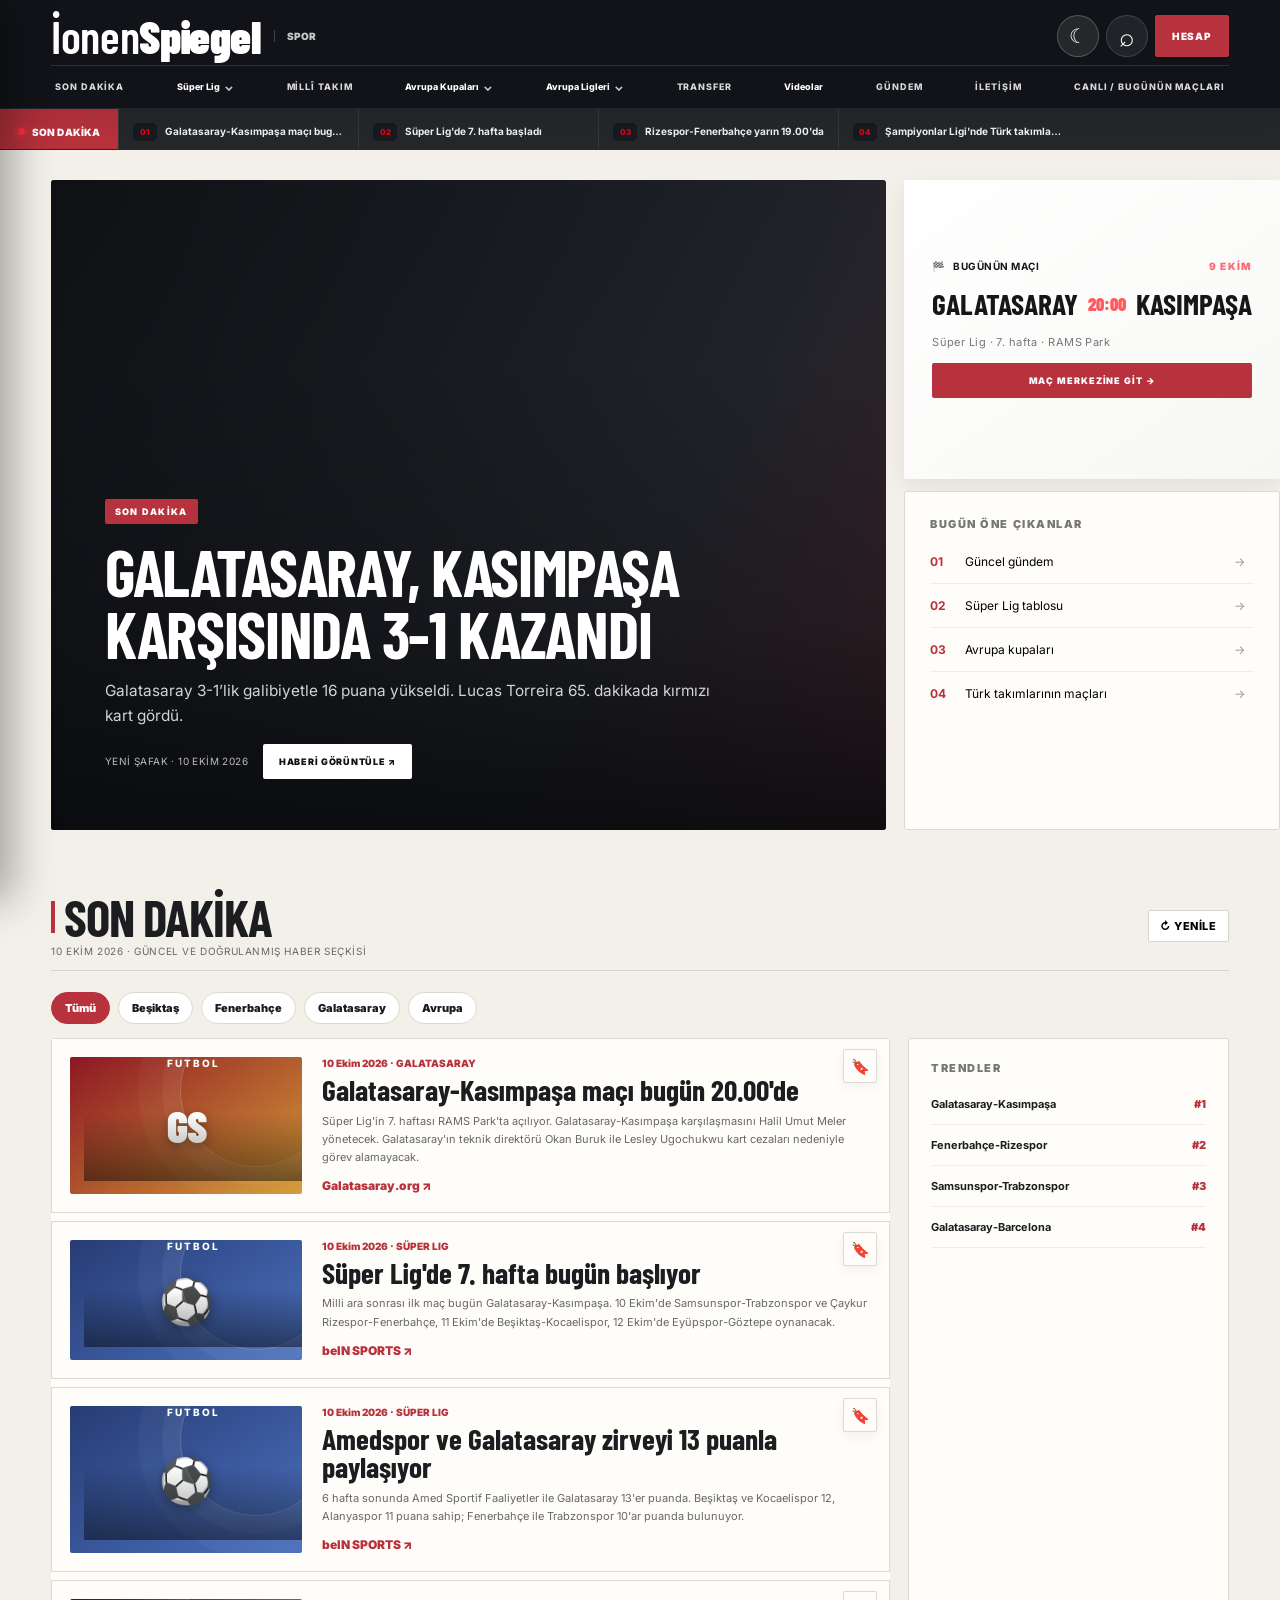
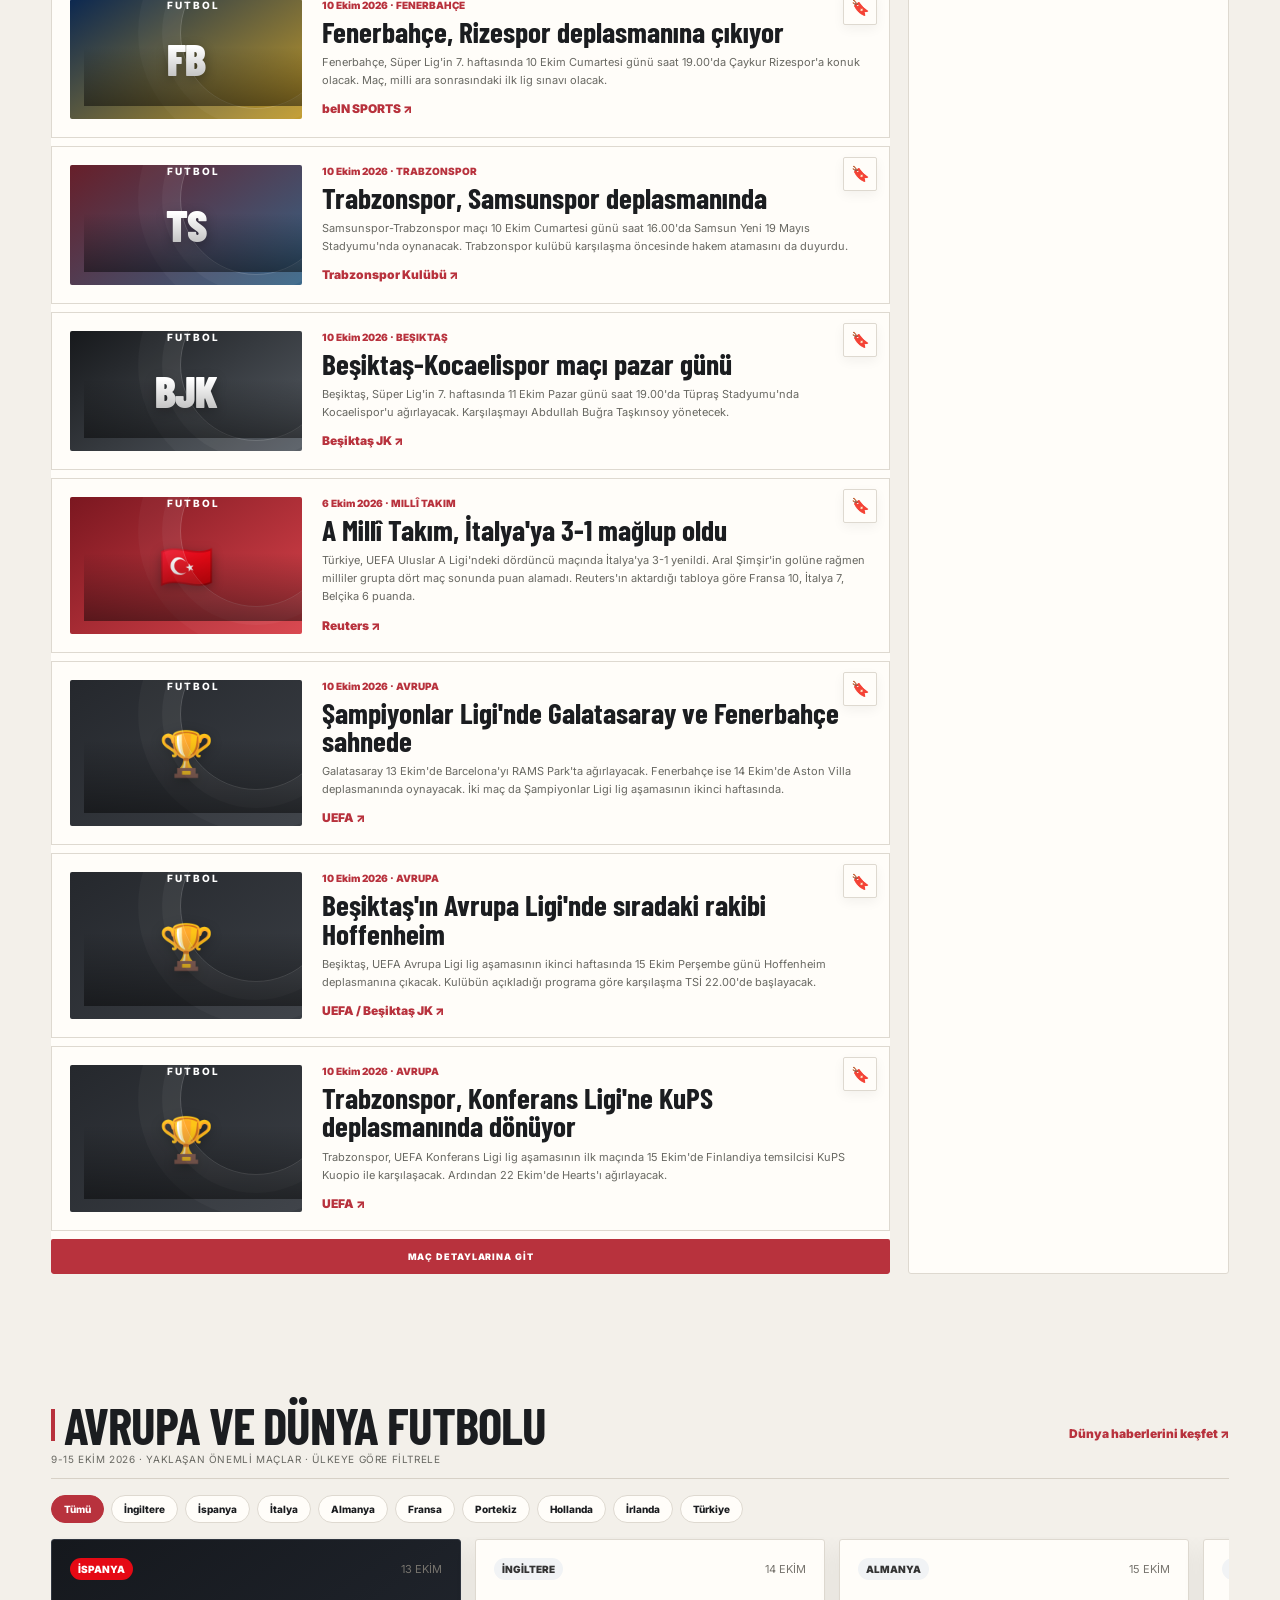
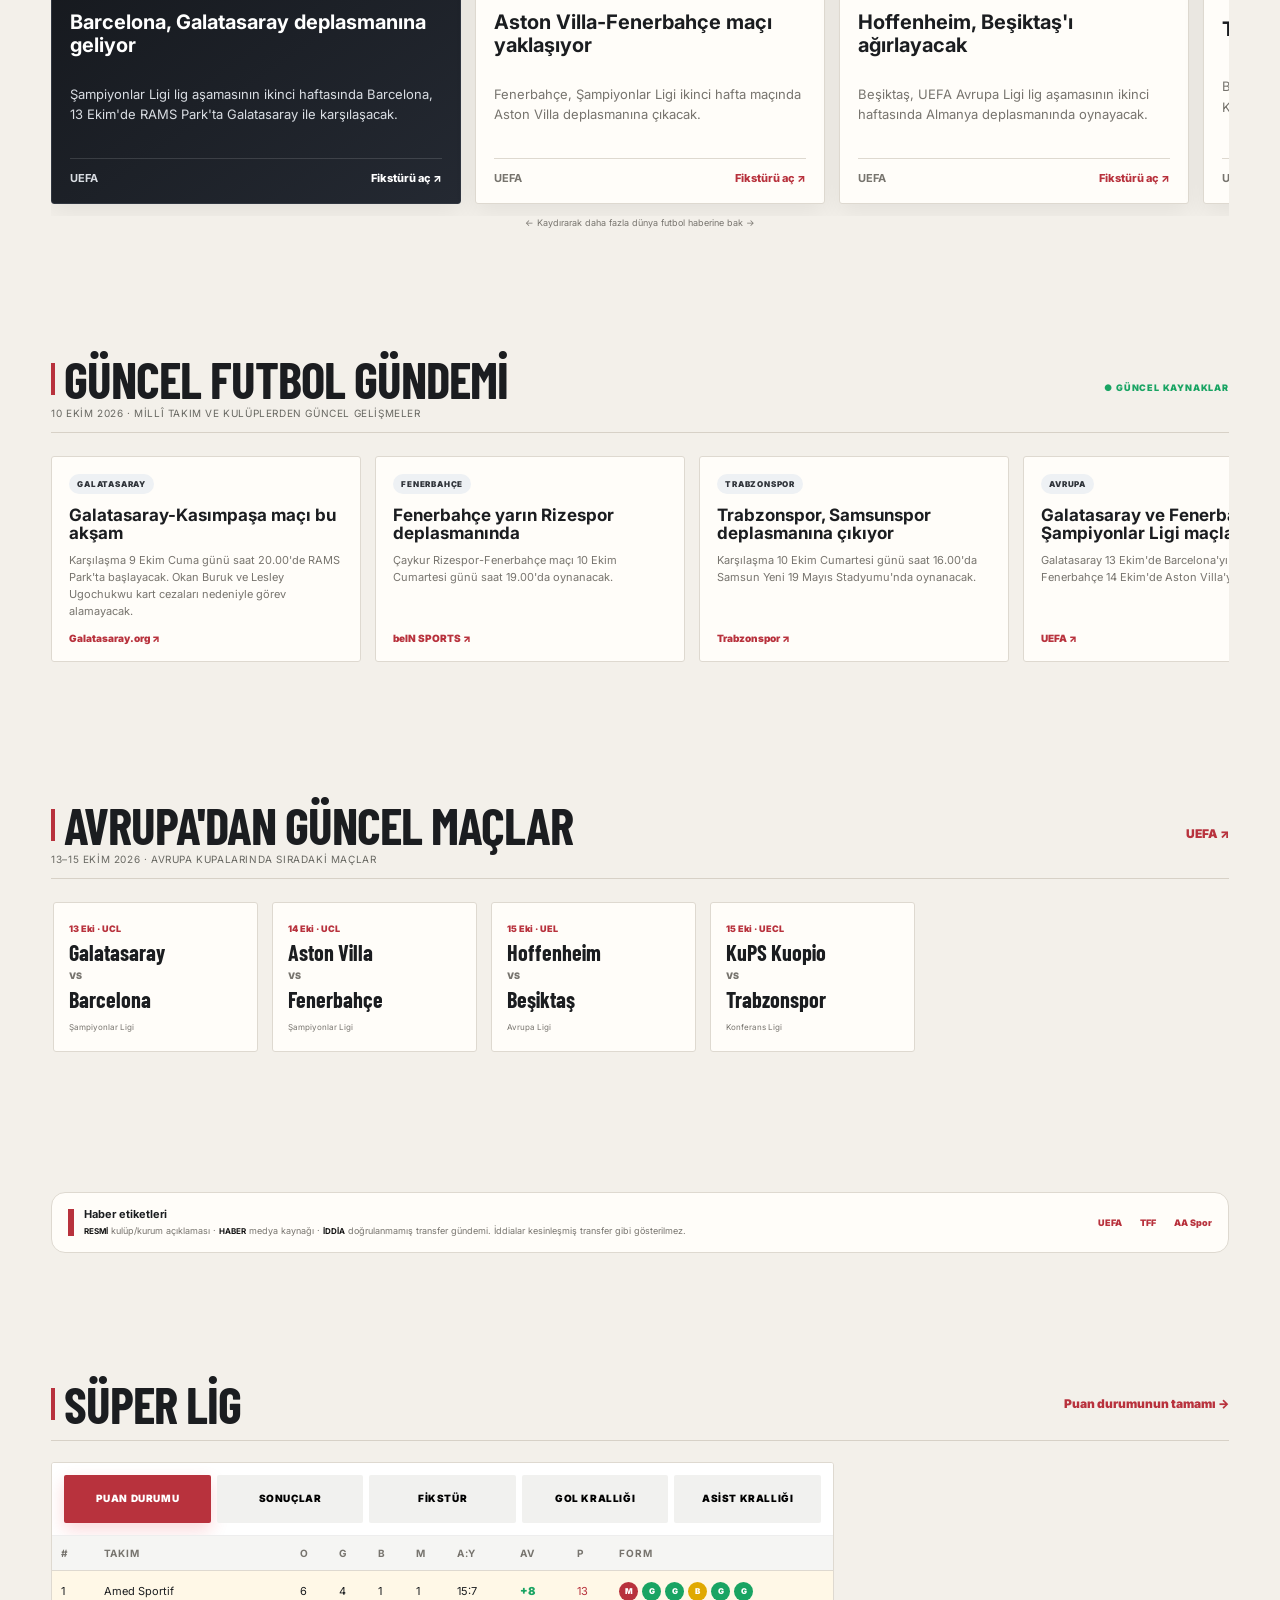
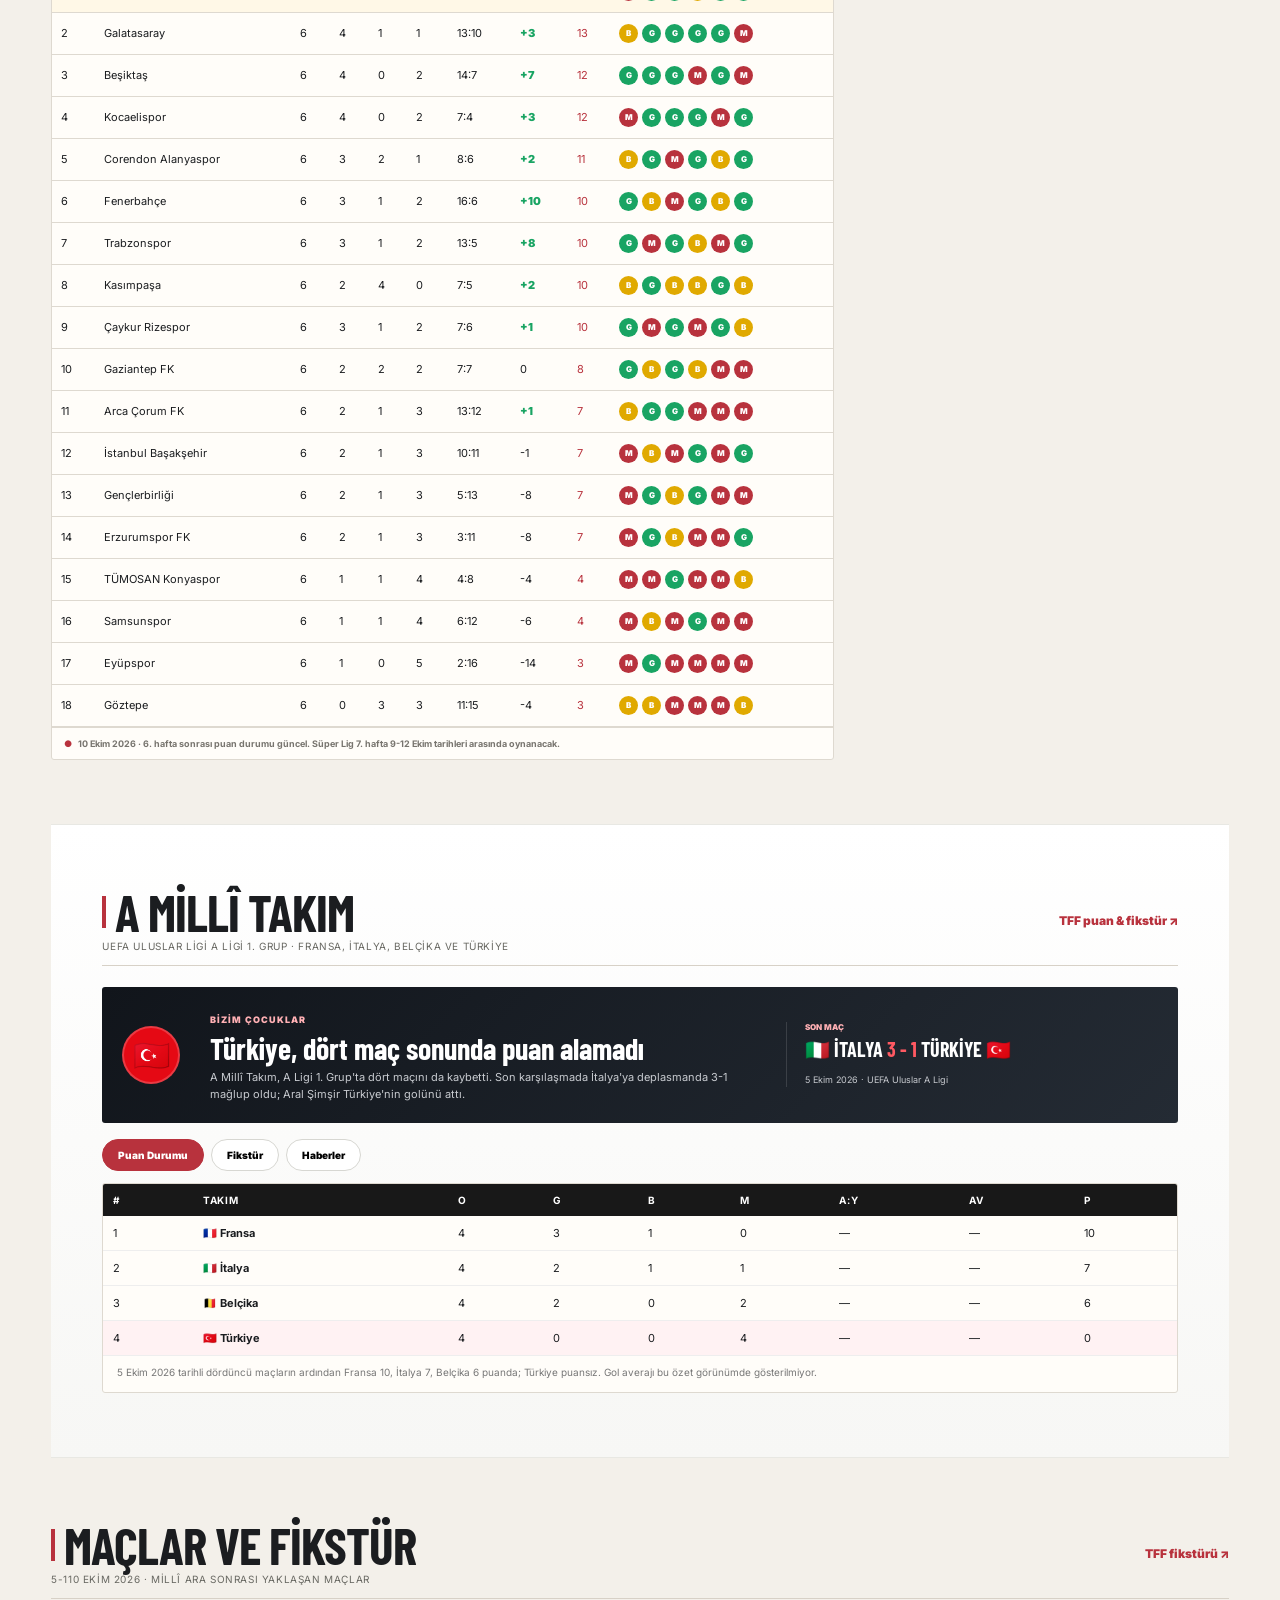
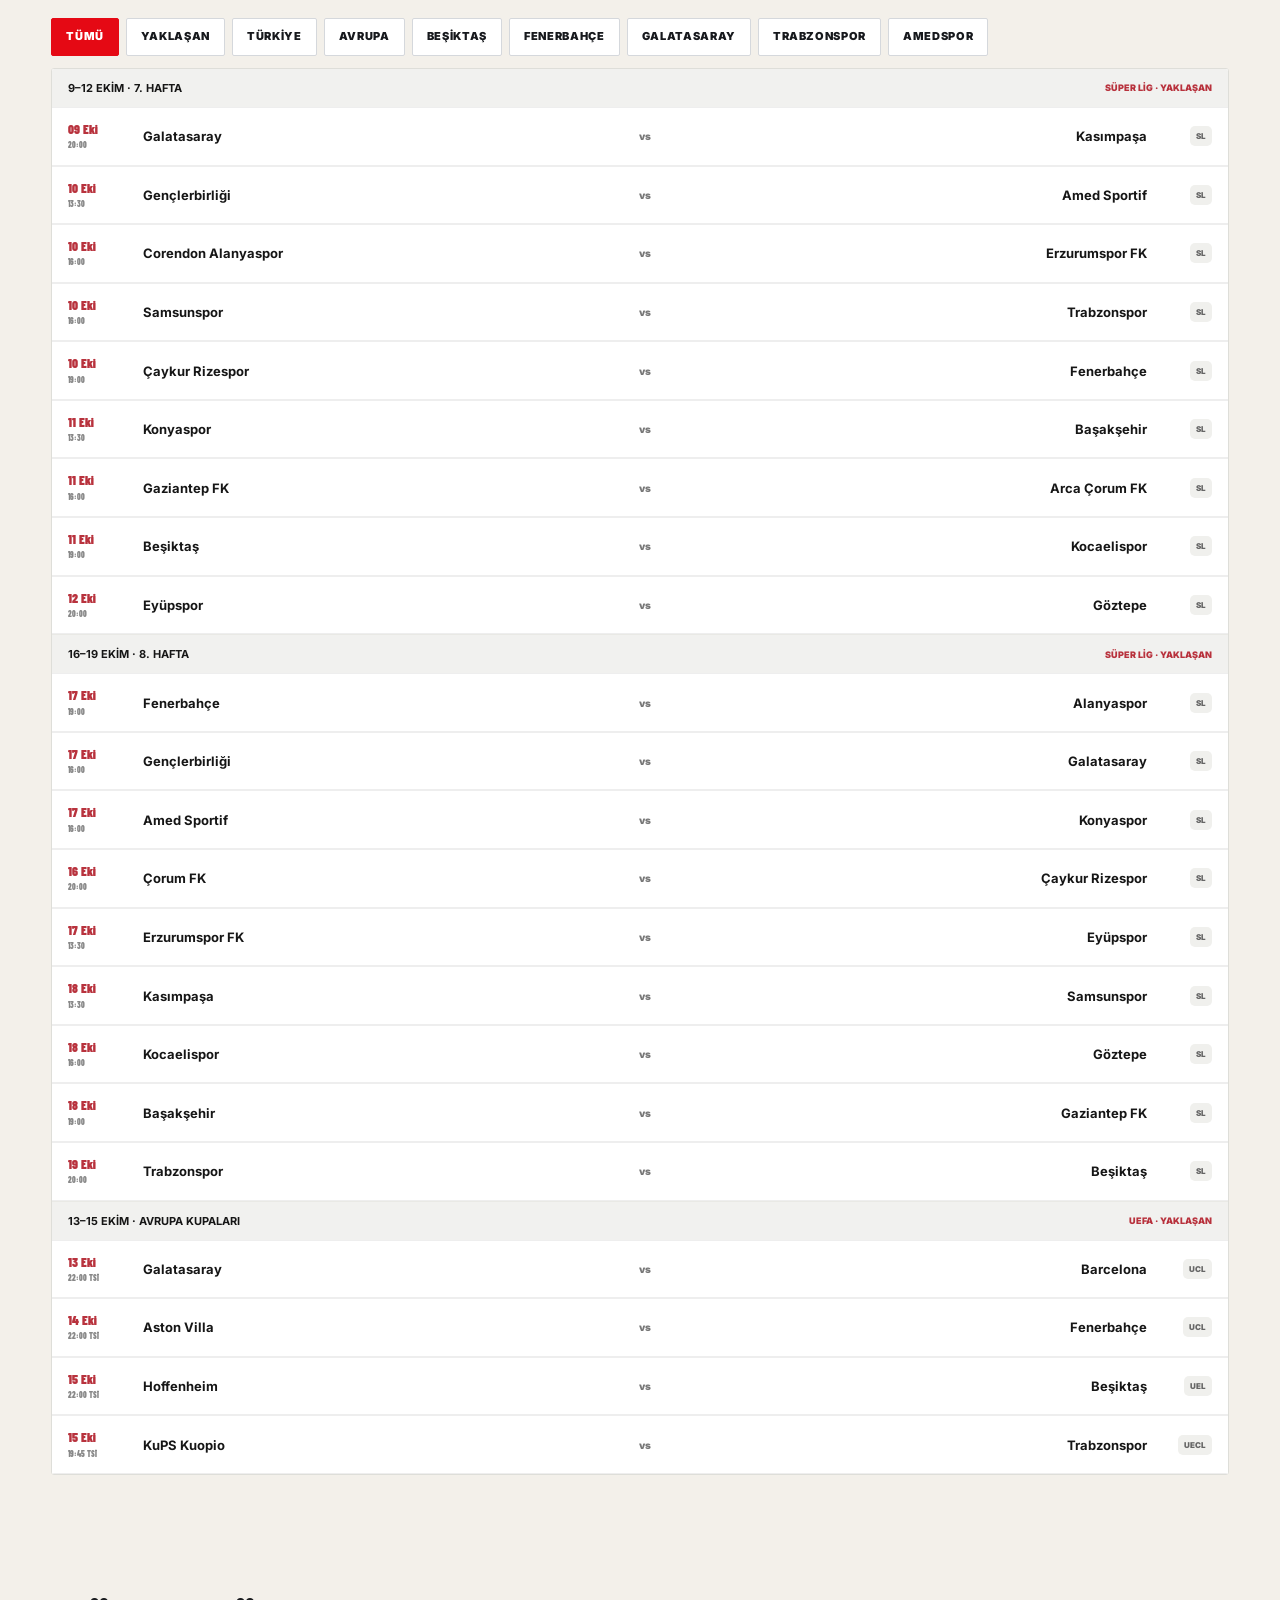
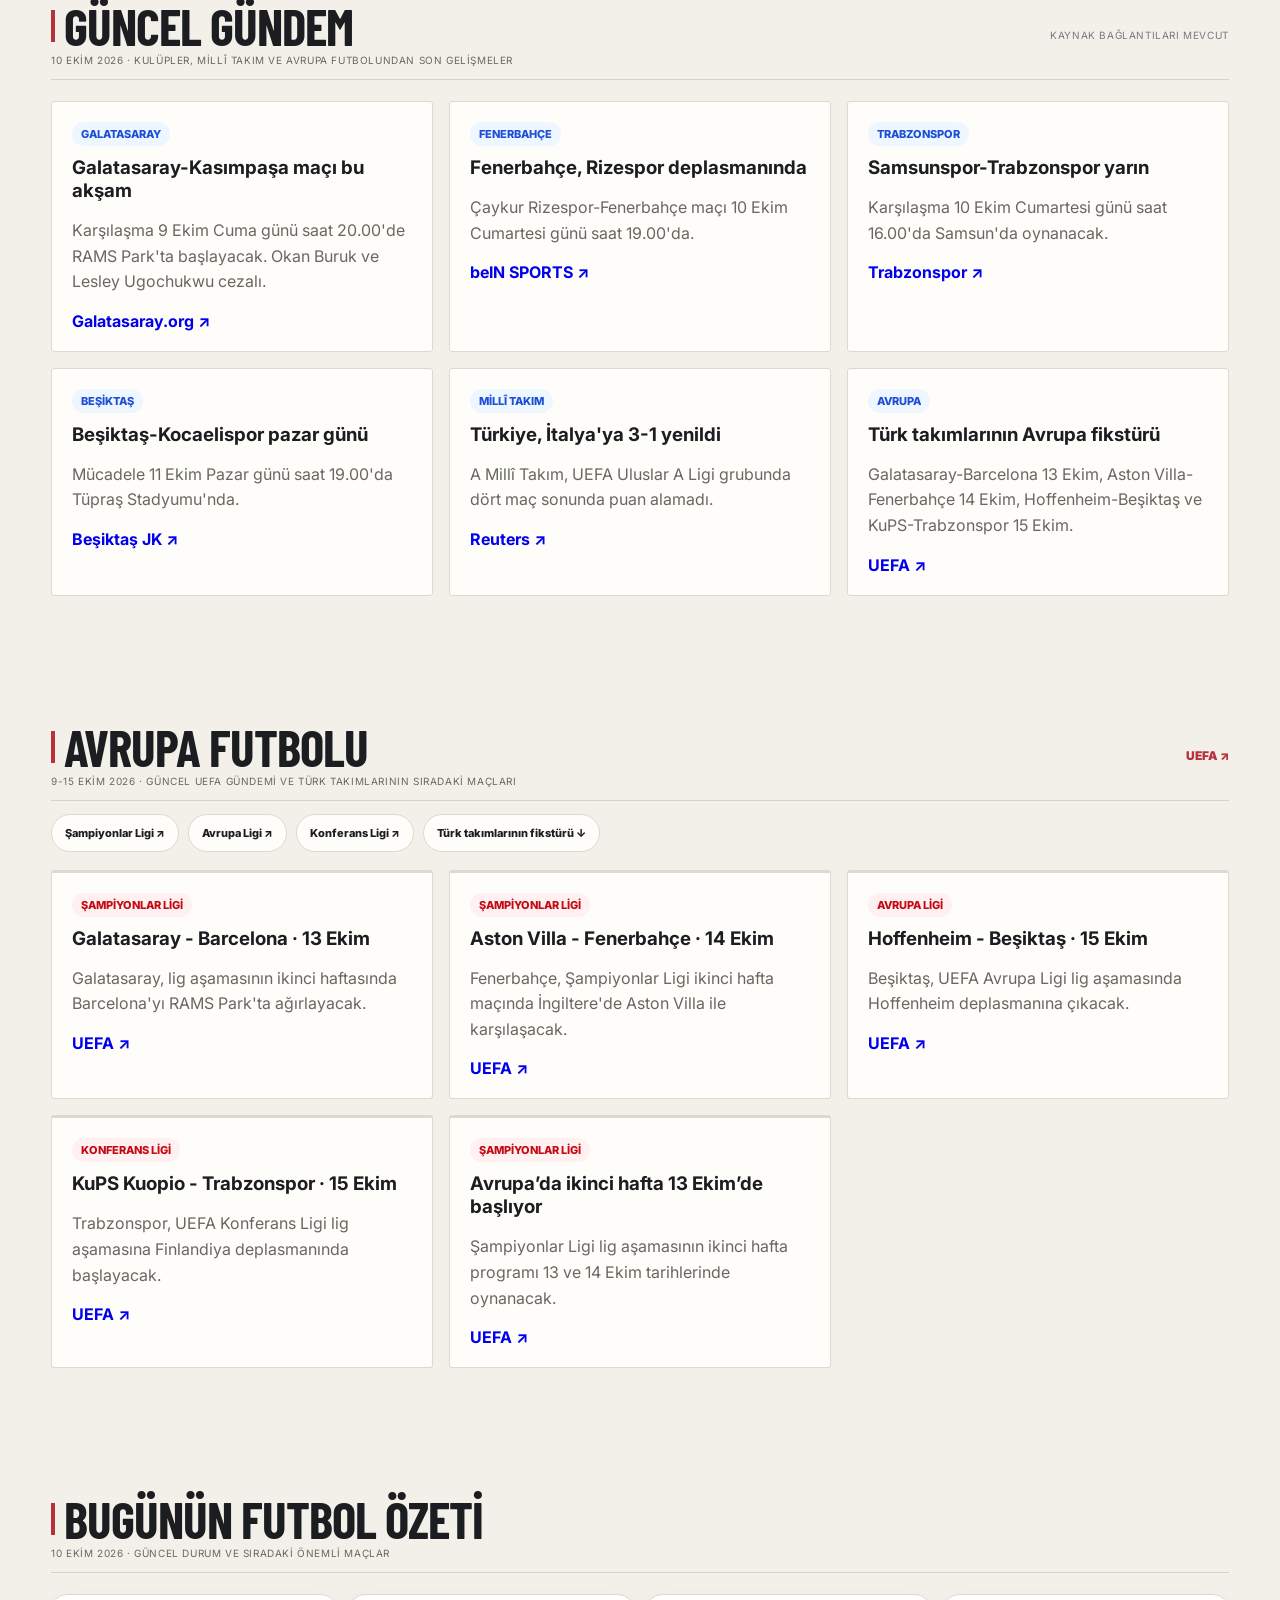
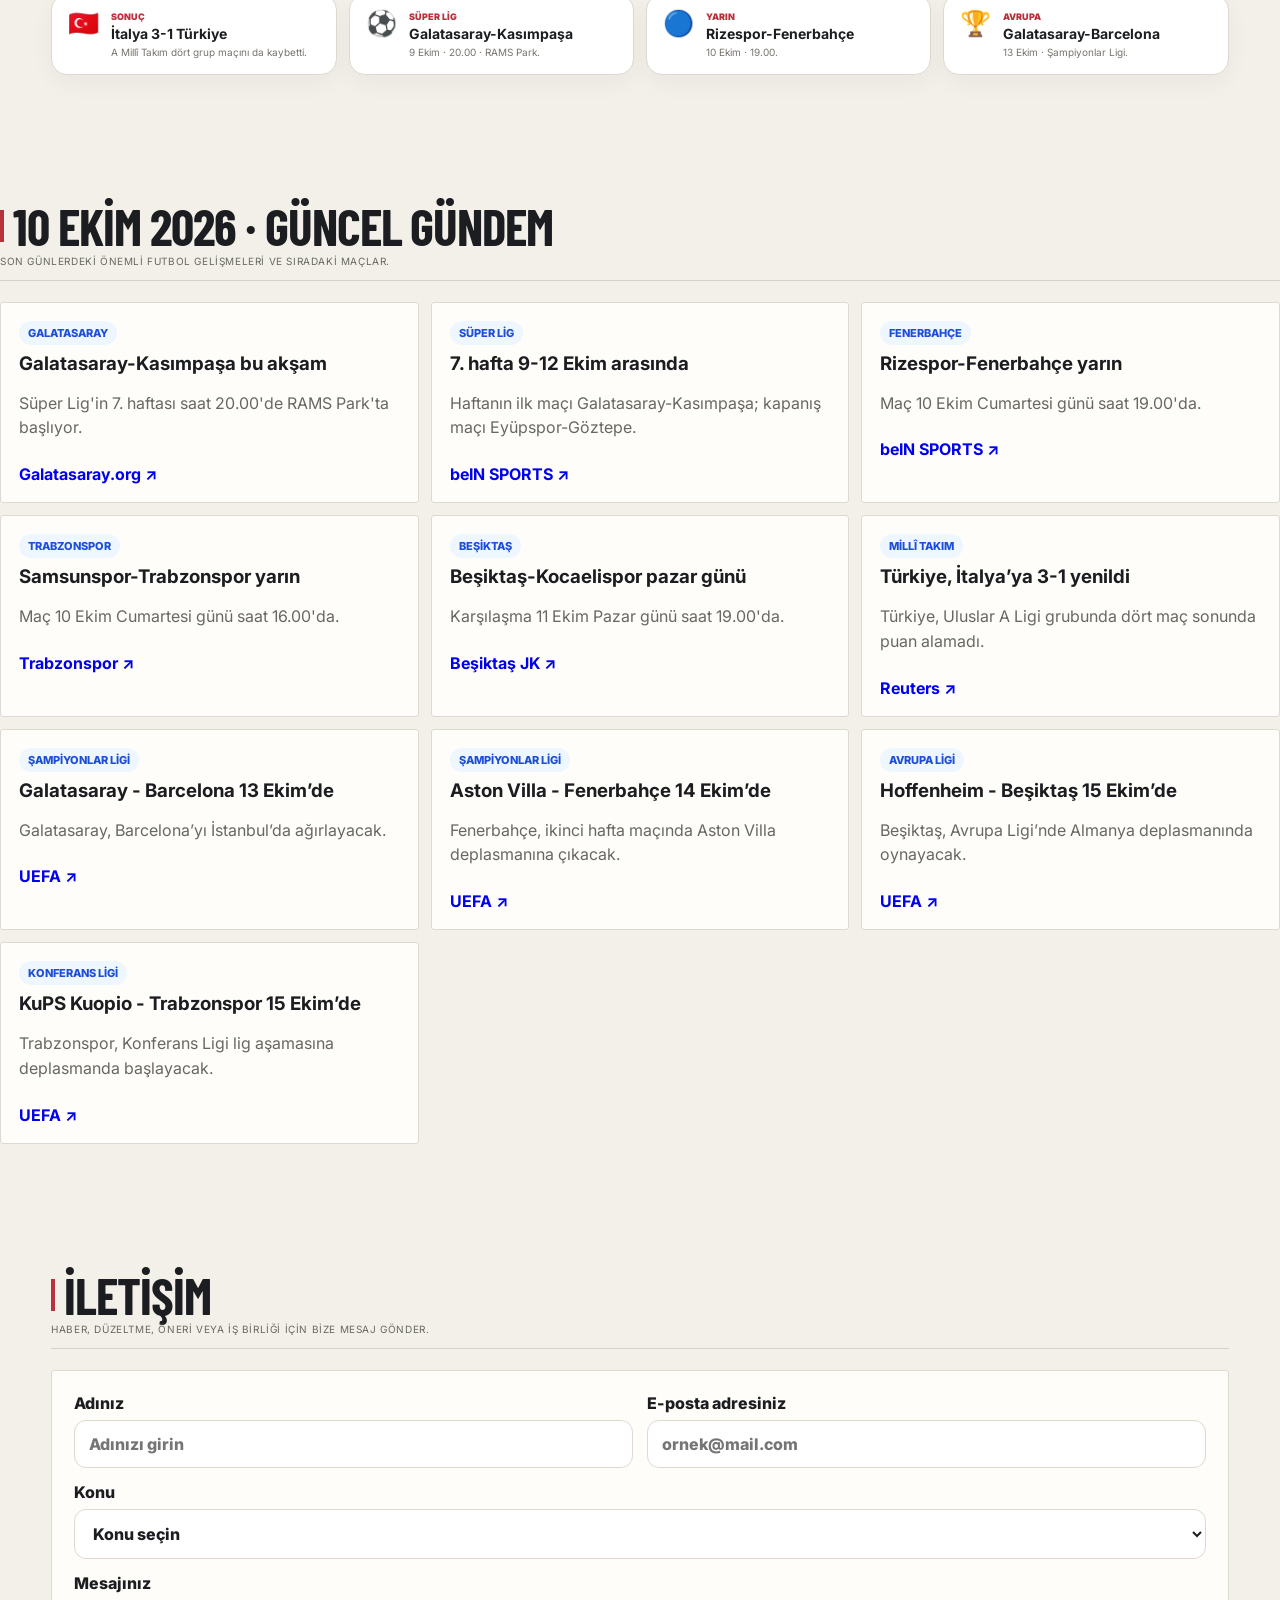
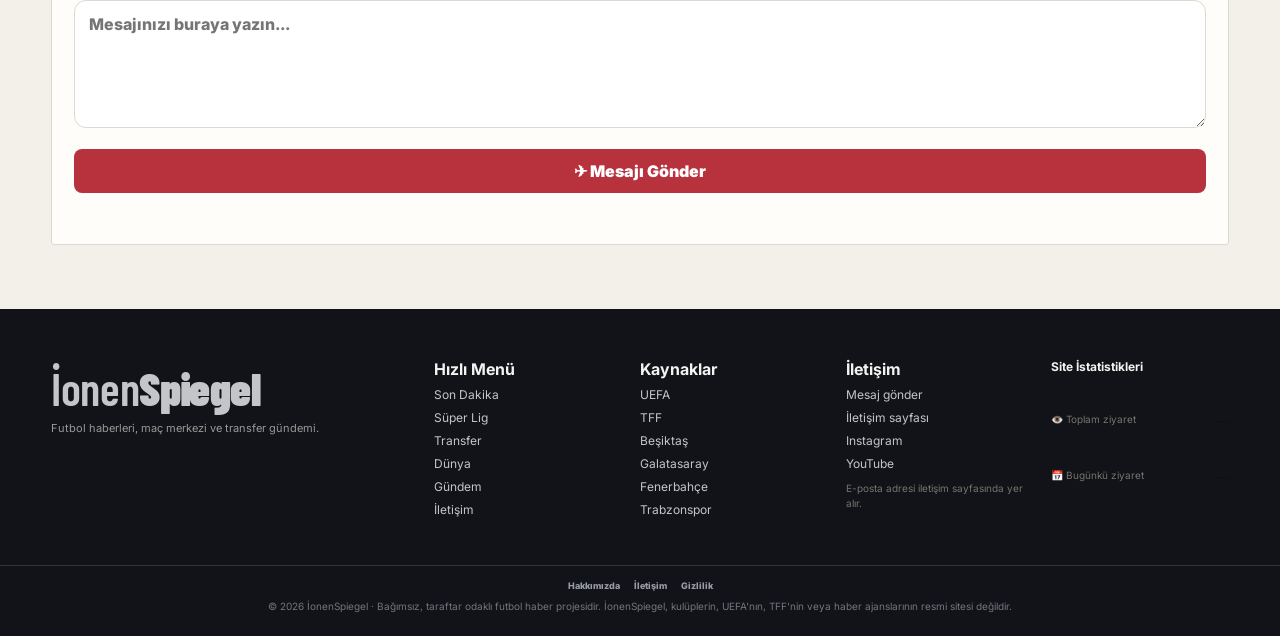
==== index.html @ dbb5d588 "18 ekim haber güncellemesi" ====
<!doctype html>
<html lang="tr">
<head>
<meta charset="utf-8">
<meta name="viewport" content="width=device-width,initial-scale=1,viewport-fit=cover">
<meta name="theme-color" content="#e50914" id="themeColorMeta">
<link rel="icon" href="icon-192.png" type="image/png">
<link rel="apple-touch-icon" href="icon-192.png">
<link rel="manifest" href="manifest.json">
<title>İonenSpiegel | Güncel Futbol Haberleri • 18 Ekim 2026</title>
<meta name="description" content="İonenSpiegel - Son dakika futbol haberleri, transferler, puan durumları ve maç merkezi.">
<meta property="og:title" content="İonenSpiegel | Futbol Haberleri">
<meta property="og:description" content="Son dakika futbol haberleri, Şampiyonlar Ligi, Avrupa Ligi, transferler ve Süper Lig.">
<meta property="og:type" content="website">
<meta property="og:site_name" content="İonenSpiegel">
<meta property="og:locale" content="tr_TR">
<meta property="og:url" content="https://ionenspiegel.github.io/">
<meta property="og:image" content="https://ionenspiegel.github.io/og-image-v63.jpg">
<meta property="og:image:type" content="image/jpeg">
<meta property="og:image:width" content="1200">
<meta property="og:image:height" content="630">
<meta property="og:image:alt" content="İonenSpiegel futbol haberleri">
<meta name="twitter:card" content="summary_large_image">
<meta name="twitter:title" content="İonenSpiegel | Futbol Haberleri">
<meta name="twitter:description" content="Son dakika futbol haberleri, Şampiyonlar Ligi, Avrupa Ligi, maç merkezi ve transfer gündemi.">
<meta name="twitter:image" content="https://ionenspiegel.github.io/og-image-v63.jpg">
<link rel="preconnect" href="https://fonts.googleapis.com">
<link rel="preconnect" href="https://fonts.gstatic.com" crossorigin>
<link href="https://fonts.googleapis.com/css2?family=Barlow+Condensed:wght@500;600;700;800;900&family=Inter:wght@400;500;600;700;800&display=swap" rel="stylesheet">
<script>
(function(){
  try{
    const saved=localStorage.getItem('ionenspiegel-theme');
    const dark=saved==='dark' || (!saved && window.matchMedia && window.matchMedia('(prefers-color-scheme: dark)').matches);
    if(dark) document.documentElement.classList.add('dark-theme');
  }catch(e){}
})();
</script>
<link rel="stylesheet" href="style.css?v=67d20260920">
<link rel="stylesheet" href="v62-modern.css?v=65">
<style id="live-score-removed">
#liveScoreWidget,#liveScoreCard,#liveScoreList,.live-score-list,#timelineModal,.live-clock,.live-all-link{display:none!important}

.big-update-grid{display:grid;grid-template-columns:repeat(3,minmax(0,1fr));gap:12px}.big-update-grid .content-card{height:100%;padding:18px}.big-update-grid .content-card h3{margin:7px 0 8px}.big-update-grid .content-card p{line-height:1.55}.big-update-grid .content-card a{display:inline-block;margin-top:8px}@media(max-width:900px){.big-update-grid{grid-template-columns:repeat(2,minmax(0,1fr))}}@media(max-width:600px){.big-update-grid{grid-template-columns:1fr}}
</style>

<style id="v32-redesign">
.home-fixture-card{background:linear-gradient(145deg,#171717,#2a2a2a);color:#fff;border:1px solid #333;border-radius:14px;padding:20px;display:flex;flex-direction:column;gap:14px;box-shadow:0 12px 30px #0002}.home-fixture-kicker{display:flex;align-items:center;gap:8px;font-size:10px;color:#bbb}.home-fixture-kicker b{color:#fff;letter-spacing:.5px}.home-fixture-kicker span:last-child{margin-left:auto;color:#ff6b73;font-weight:900}.home-fixture-teams{display:grid;grid-template-columns:1fr auto 1fr;align-items:center;gap:10px;font-family:'Barlow Condensed';font-size:27px}.home-fixture-teams strong:last-child{text-align:right}.home-fixture-teams em{font-style:normal;color:#ff5962;font-size:22px}.home-fixture-meta{font-size:11px;color:#aaa}.fixture-toolbar{display:flex;gap:7px;flex-wrap:wrap;margin:-2px 0 12px}.fixture-filter{border:1px solid #d5d5d0;background:#fff;border-radius:999px;padding:9px 14px;font-size:11px;font-weight:900;cursor:pointer}.fixture-filter.active{background:var(--red);color:#fff;border-color:var(--red)}.fixture-board{border:1px solid var(--line);border-radius:14px;overflow:hidden;background:#fff}.fixture-day{border-bottom:1px solid #e9e9e5}.fixture-day:last-child{border:0}.fixture-day-head{display:flex;justify-content:space-between;align-items:center;padding:12px 16px;background:#f1f1ef;font-size:11px}.fixture-day-head span{color:var(--red);font-size:9px;font-weight:900}.fixture-match{display:grid;grid-template-columns:65px minmax(0,1fr) 45px minmax(0,1fr) 55px;align-items:center;gap:10px;padding:14px 16px;border-top:1px solid #eee}.fixture-match time{font-family:'Barlow Condensed';font-size:22px;font-weight:900;color:var(--red)}.fixture-team{display:flex;flex-direction:column;gap:2px}.fixture-team b{font-size:13px}.fixture-team small{font-size:9px;color:#888}.fixture-team.away{text-align:right}.fixture-vs{text-align:center;font-size:10px;color:#999}.fixture-badge{justify-self:end;font-size:8px;font-weight:900;background:#f0f0ed;border-radius:5px;padding:5px 6px;color:#666}.fixture-match.featured{background:linear-gradient(90deg,#fff5f5,#fff)}.fixture-match.featured .fixture-badge{background:#ffe3e5;color:var(--red)}.fixture-source-note{font-size:10px;color:#777;margin-top:9px}.upcoming-section{scroll-margin-top:100px}
@media(max-width:820px){.container{padding:0 12px}.top-inner{height:58px;padding:0 12px}.brand{font-size:34px}.desktop-nav,.edition,.login-btn{display:none}.hamburger{display:block;width:38px;height:38px;font-size:22px}.top-actions{margin-left:auto}.icon-btn{width:38px;height:38px}.breaking{height:38px}.breaking-label{padding:0 11px;font-size:10px}.breaking-scroll{gap:20px;padding-left:15px}.hero-news{grid-template-columns:1fr;gap:10px;margin-top:12px}.hero-media{height:390px;border-radius:12px}.hero-copy{left:18px;right:18px;bottom:24px}.hero-copy h1{font-size:39px}.hero-copy p{font-size:12px}.hero-meta{gap:8px;flex-wrap:wrap}.hero-side{display:block}.home-fixture-card{border-radius:12px;padding:16px}.home-fixture-teams{font-size:24px}.quick-panel{margin-top:10px}.section{padding:25px 0}.section-head{align-items:flex-end}.section-head h2{font-size:27px}.section-subtitle,.muted{font-size:10px}.latest-layout{grid-template-columns:1fr}.news-row{grid-template-columns:88px 1fr;gap:10px;padding:11px}.thumb{min-height:88px}.news-row h3{font-size:20px}.news-row p{font-size:11px}.fixture-toolbar{overflow-x:auto;flex-wrap:nowrap;padding-bottom:3px;scrollbar-width:none}.fixture-toolbar::-webkit-scrollbar{display:none}.fixture-filter{white-space:nowrap;padding:8px 12px}.fixture-day-head{padding:11px 12px}.fixture-match{grid-template-columns:48px minmax(0,1fr) 28px minmax(0,1fr);padding:12px;gap:6px}.fixture-badge{display:none}.fixture-match time{font-size:19px}.fixture-team b{font-size:11px}.fixture-team small{display:none}.fixture-vs{font-size:9px}.fixture-source-note{padding:0 2px}.extras-grid{grid-template-columns:1fr 1fr}.feature-card{padding:14px;grid-template-columns:34px 1fr}.feature-card span{font-size:22px}.footer-grid{grid-template-columns:1fr 1fr;gap:20px}.footer-contact{display:block!important}.mobile-nav{display:flex;position:fixed;left:0;right:0;bottom:0;height:62px;background:#fff;border-top:1px solid #ddd;z-index:120;box-shadow:0 -5px 20px #0001;padding-bottom:env(safe-area-inset-bottom)}.mobile-nav a,.mobile-nav button{flex:1;border:0;background:none;text-decoration:none;color:#333;display:flex;flex-direction:column;align-items:center;justify-content:center;font-size:18px;gap:2px}.mobile-nav span{font-size:8px;font-weight:900}.mobile-nav a:nth-child(3){color:var(--red)}#backTop{bottom:75px}.toast{bottom:75px}}
@media(max-width:480px){.hero-media{height:350px}.hero-copy h1{font-size:34px}.hero-copy p{font-size:11px}.slider-arrow{width:36px;height:36px;font-size:28px}.news-row{grid-template-columns:74px 1fr}.thumb{min-height:74px}.news-row h3{font-size:18px}.news-row p{display:none}.home-fixture-teams{font-size:21px}.fixture-match{grid-template-columns:43px minmax(0,1fr) 25px minmax(0,1fr)}.footer-grid{grid-template-columns:1fr}.footer-grid>div:nth-child(3){display:none}}
</style>
<style id="v45-fixture-hard-fix">
#maclar .fixture-toolbar{position:relative;z-index:50;pointer-events:auto}
#maclar .fixture-filter{position:relative;z-index:51;pointer-events:auto!important;cursor:pointer!important;color:#17191d!important;background:#fff!important;text-indent:0!important;font-size:11px!important;line-height:1!important;opacity:1!important;visibility:visible!important}
#maclar .fixture-filter.active{color:#fff!important;background:#e50914!important;border-color:#e50914!important}
.dark-theme #maclar .fixture-filter{color:#eef1f4!important;background:#15181d!important}
.dark-theme #maclar .fixture-filter.active{color:#fff!important;background:#e50914!important}
</style>
<style id="v45-design-refresh">
/* V45: modern mobil tasarım, renk sistemi ve erişilebilirlik */
:root{--red:#e50914;--red-deep:#b90712;--accent:#ffb000;--ink:#111419;--surface:#fff;--surface-2:#f3f4f6;--focus:#4d8dff;--z-header:100;--z-drawer:150;--z-modal:200;--z-toast:300;--z-progress:310;--z-bottom-nav:120}
body{background:radial-gradient(circle at 10% -10%,#fff 0,#f4f4f2 34%,#ececea 100%)}
.topbar{z-index:var(--z-header);background:linear-gradient(115deg,#d60712 0%,#e50914 55%,#b90712 100%)}
.mobile-nav{z-index:var(--z-bottom-nav);transition:transform .24s ease,opacity .2s ease;backdrop-filter:blur(14px);-webkit-backdrop-filter:blur(14px);background:color-mix(in srgb,var(--surface) 88%,transparent)!important}
.mobile-nav.nav-hidden{transform:translateY(110%);opacity:0;pointer-events:none}
.mobile-nav a,.mobile-nav button{transition:color .18s ease,transform .18s ease}
.mobile-nav a.active,.mobile-nav button.active{color:var(--red)!important}
.fixture-toolbar{scroll-snap-type:x proximity}
.fixture-filter{transition:transform .16s ease,background .18s ease,border-color .18s ease,color .18s ease;scroll-snap-align:start}
.fixture-filter:active{transform:scale(.96)}
.fixture-filter:focus-visible,.mobile-nav a:focus-visible,.mobile-nav button:focus-visible{outline:3px solid #4d8dff88;outline-offset:2px}
.fixture-board,.news-feed,.content-card,.table-card,.widget,.feature-card,.euro-card{box-shadow:0 8px 24px #1014190b}
.dark-theme body{background:radial-gradient(circle at 10% -10%,#1b2028 0,#0b0d10 42%,#080a0d 100%)}
.dark-theme .mobile-nav{background:color-mix(in srgb,#111419 90%,transparent)!important;box-shadow:0 -8px 30px #0007}
.dark-theme .fixture-board,.dark-theme .news-feed,.dark-theme .content-card,.dark-theme .table-card,.dark-theme .widget,.dark-theme .feature-card,.dark-theme .euro-card{box-shadow:0 12px 32px #0004}
#progress{z-index:var(--z-progress);background:linear-gradient(90deg,var(--red),var(--accent),#fff)}
@media(max-width:820px){.mobile-nav{height:64px}.mobile-nav a.active,.mobile-nav button.active{transform:translateY(-2px)}.section{scroll-margin-top:86px}.hero-media{box-shadow:0 18px 45px #0003}.fixture-board{box-shadow:0 14px 34px #0003}}
@media(prefers-reduced-motion:reduce){html{scroll-behavior:auto}.mobile-nav,.fixture-filter{transition:none}.breaking-scroll{animation:none!important}.live-pulse{animation:none!important}.news-feed.skeleton-mode .news-row:after{animation:none!important}.slider-arrow,.slider-dots{transition:none!important}}
</style>
<link rel="stylesheet" href="v62-light-theme-fix.css?v=63">
  <script src="./ga4.js?v=64" defer></script>

<style id="v65-professional-fixes">
/* V65: profesyonel header, logo ve Süper Lig sekmeleri */
.topbar .top-inner{align-items:center;min-height:72px}
.brand.is-logo{display:inline-flex;align-items:baseline;justify-content:flex-start;gap:0;white-space:nowrap;font-family:'Barlow Condensed',Arial,sans-serif;font-size:clamp(35px,4vw,43px);font-weight:900;line-height:.9;letter-spacing:0;text-rendering:optimizeLegibility;-webkit-font-smoothing:antialiased}
.brand.is-logo .logo-first{font-weight:600;letter-spacing:-.35px}
.brand.is-logo .logo-second{font-weight:900;letter-spacing:-.45px}
.brand.is-logo:hover{opacity:.98}
.derby-card{border-color:#e50914;box-shadow:0 14px 32px #e5091422}
.derby-card .home-fixture-kicker b{color:#ff5962}
.derby-card .home-fixture-teams em{font-size:18px;font-weight:900}
.table-tabs{position:relative;z-index:20;display:flex;align-items:stretch;gap:6px;overflow-x:auto;overflow-y:hidden;touch-action:pan-x;pointer-events:auto;-webkit-overflow-scrolling:touch}
.table-tabs button{position:relative;z-index:21;flex:0 0 auto;min-height:48px;padding:11px 18px;cursor:pointer!important;pointer-events:auto!important;user-select:none;-webkit-tap-highlight-color:transparent;touch-action:manipulation;font-weight:900}
.table-tabs button.active{box-shadow:0 7px 18px #e5091428}
.hidden-panel{position:relative;z-index:1}
.result-item.featured-result{background:linear-gradient(90deg,#fff5f5,#fff);border-left:3px solid var(--red);font-weight:800}
.dark-theme .result-item.featured-result{background:linear-gradient(90deg,#211619,#15181d)}
@media(max-width:820px){
  .topbar .top-inner{height:62px;min-height:62px}
  .brand.is-logo{font-size:34px;letter-spacing:0;line-height:.9}
  .brand.is-logo .logo-first{letter-spacing:-.25px}
  .brand.is-logo .logo-second{letter-spacing:-.35px}
  .table-tabs{gap:7px;padding:10px 8px}
  .table-tabs button{min-height:48px;padding:0 16px;border-radius:10px;display:inline-flex;align-items:center;justify-content:center}
}
@media(max-width:430px){
  .brand.is-logo{font-size:31px}
  .table-tabs{padding:10px 6px}
  .table-tabs button{padding:0 14px;font-size:10px}
}
</style>
<style id="v67-breaking-fix">
/* V67: ÜST SON DAKİKA BANDI */
.breaking{height:46px!important;display:flex!important;align-items:stretch!important;overflow:hidden!important;background:#08090b!important;border-top:1px solid #252830!important;border-bottom:1px solid #252830!important}
.breaking-label{flex:0 0 118px!important;width:118px!important;min-width:118px!important;height:46px!important;box-sizing:border-box!important;display:flex!important;align-items:center!important;justify-content:center!important;padding:0 10px!important;font-size:11px!important;letter-spacing:.2px!important;line-height:1!important;white-space:nowrap!important;overflow:hidden!important}
.breaking-label .live-dot{width:7px!important;height:7px!important;min-width:7px!important;margin-right:7px!important}
.breaking-scroll{flex:1 1 auto!important;height:46px!important;min-width:0!important;display:flex!important;align-items:center!important;gap:0!important;overflow-x:auto!important;overflow-y:hidden!important;padding:0!important;scrollbar-width:none!important;white-space:nowrap!important;scroll-behavior:auto!important}
.breaking-scroll::-webkit-scrollbar{display:none!important}
.breaking-scroll a{flex:0 0 auto!important;min-width:180px!important;height:46px!important;box-sizing:border-box!important;display:flex!important;align-items:center!important;padding:0 16px!important;border-left:1px solid #252830!important;color:#f2f3f5!important;text-decoration:none!important;font-size:11px!important;font-weight:800!important;overflow:hidden!important}
.breaking-scroll a span{display:inline-grid!important;place-items:center!important;width:24px!important;height:18px!important;flex:0 0 24px!important;margin-right:8px!important;border-radius:5px!important;background:#171a20!important;color:#e50914!important;font-size:8px!important}
.breaking-scroll a b{display:block!important;min-width:0!important;overflow:hidden!important;text-overflow:ellipsis!important;white-space:nowrap!important;line-height:1.1!important}
@media(max-width:480px){.breaking{height:44px!important}.breaking-label{flex-basis:108px!important;width:108px!important;min-width:108px!important;height:44px!important;font-size:10px!important}.breaking-scroll{height:44px!important}.breaking-scroll a{height:44px!important;min-width:175px!important;padding:0 13px!important;font-size:10px!important}}
</style>

<!-- Publytics Analytics -->
<script defer data-domain="ionenspiegel.github.io/Sfg3Ei" src="https://api.publytics.net/js/script.manual.min.js"></script>
<script>
    window.publytics = window.publytics || function() { (window.publytics.q = window.publytics.q || []).push(arguments) };
    publytics('pageview');
</script>


<!-- Microsoft Clarity -->
<script type="text/javascript">
    (function(c,l,a,r,i,t,y){
        c[a]=c[a]||function(){(c[a].q=c[a].q||[]).push(arguments)};
        t=l.createElement(r);t.async=1;t.src="https://www.clarity.ms/tag/"+i;
        y=l.getElementsByTagName(r)[0];y.parentNode.insertBefore(t,y);
    })(window, document, "clarity", "script", "ykfsmk1244");
</script>


<style id="v79-national-team-dark">
.national-section{background:linear-gradient(180deg,#fff 0,#f7f7f5 100%);border-top:1px solid #e8e8e3;border-bottom:1px solid #e8e8e3}
.national-hero{display:grid;grid-template-columns:70px minmax(0,1.2fr) minmax(280px,.8fr);gap:18px;align-items:center;padding:20px;border-radius:16px;background:linear-gradient(135deg,#11151b,#242b34);color:#fff;box-shadow:0 14px 35px #0002;margin-bottom:14px}
.national-badge{width:58px;height:58px;border-radius:50%;display:grid;place-items:center;background:#e50914;font-size:30px;border:2px solid #fff3}
.national-kicker{font-size:9px;font-weight:900;color:#ffb0b4;letter-spacing:1px}.national-hero h3{font-family:'Barlow Condensed';font-size:30px;margin:3px 0}.national-hero p{margin:0;color:#c8cbd0;font-size:11px;line-height:1.55}.national-next{border-left:1px solid #ffffff22;padding-left:18px}.national-next small{display:block;color:#ffb0b4;font-size:8px;font-weight:900}.national-next strong{display:block;font-family:'Barlow Condensed';font-size:20px;margin:5px 0}.national-next strong i{font-style:normal;color:#ff5962}.national-next span{font-size:9px;color:#c8cbd0}
.national-tabs{display:flex;gap:7px;overflow-x:auto;padding:2px 0 12px}.national-tab{border:1px solid #d7d7d2;background:#fff;border-radius:999px;padding:9px 15px;font-size:10px;font-weight:900;cursor:pointer;white-space:nowrap}.national-tab.active{background:var(--red);border-color:var(--red);color:#fff}.national-panel{display:none}.national-panel.show{display:block}.national-table-card{overflow:hidden}.national-table-card table{min-width:600px}.national-turkey{background:#fff2f3}.national-note{font-size:10px;color:#777;margin:10px 14px 14px}.national-fixtures-grid{display:grid;grid-template-columns:repeat(3,1fr);gap:10px}.national-match{position:relative;padding:15px;border:1px solid var(--line);border-radius:13px;background:#fff;display:flex;flex-direction:column;gap:6px;box-shadow:0 6px 18px #1014190a}.national-match.next{border-color:#e50914;box-shadow:0 8px 22px #e5091420}.national-match>span{font-size:9px;font-weight:900;color:var(--red)}.national-match strong{font-family:'Barlow Condensed';font-size:20px}.national-match strong i{font-style:normal;color:#999;font-size:12px}.national-match small{font-size:9px;color:#777}.national-match b{position:absolute;right:10px;top:10px;font-size:7px;color:#999}.national-news-grid{display:grid;grid-template-columns:repeat(3,1fr);gap:10px}.national-news-grid .content-card{height:100%}
.dark-theme .national-section{background:linear-gradient(180deg,#0b0d10 0%,#111419 100%);border-top-color:#252a31;border-bottom-color:#252a31;color:#f3f5f7}
.dark-theme .national-section .section-head h2{color:#f3f5f7}
.dark-theme .national-section .section-subtitle{color:#9299a3}
.dark-theme .national-tab{background:#15181d;color:#eef1f4;border-color:#303640;box-shadow:none}
.dark-theme .national-tab:hover{background:#1c2128;border-color:#e50914}
.dark-theme .national-tab.active{background:#e50914;color:#fff;border-color:#e50914}
.dark-theme .national-table-card{background:#15181d;border-color:#292e36;box-shadow:0 10px 28px #0004}
.dark-theme .national-table-card table{color:#f3f5f7}
.dark-theme .national-table-card th{background:#111419;color:#f3f5f7;border-color:#292e36}
.dark-theme .national-table-card td{background:#15181d;color:#eef1f4;border-color:#292e36}
.dark-theme .national-table-card tr{border-color:#292e36}
.dark-theme .national-turkey td{background:#24171a;color:#fff;border-color:#3a2529}
.dark-theme .national-note{color:#858c96}
.dark-theme .national-match{background:#15181d;border-color:#292e36;color:#f3f5f7;box-shadow:0 8px 22px #0004}
.dark-theme .national-match.next{border-color:#e50914;box-shadow:0 8px 22px #e5091425}
.dark-theme .national-match small,.dark-theme .national-match b{color:#9299a3}
.dark-theme .national-next span{color:#b7bdc6}
.dark-theme .national-next{border-color:#ffffff18}
.dark-theme .national-news-grid .content-card{background:#15181d;border-color:#292e36;color:#f3f5f7}
.dark-theme .national-news-grid .content-card p{color:#aeb5bf}
.dark-theme .national-news-grid .tag.news{background:#35161a;color:#ff7b82}

@media(max-width:820px){.national-hero{grid-template-columns:50px 1fr;gap:12px;padding:15px}.national-badge{width:48px;height:48px;font-size:25px}.national-hero h3{font-size:25px}.national-next{grid-column:1/-1;border-left:0;border-top:1px solid #ffffff22;padding:12px 0 0}.national-fixtures-grid,.national-news-grid{grid-template-columns:1fr 1fr}.national-match strong{font-size:17px}}
@media(max-width:520px){.national-fixtures-grid,.national-news-grid{grid-template-columns:1fr}.national-hero{grid-template-columns:45px 1fr}.national-hero h3{font-size:22px}}
</style>

<style id="v78-fixture-team-refresh">.upcoming-fixture-day .fixture-day-head{background:#fff7f7}.upcoming-match{background:#fff}.upcoming-match time{font-size:13px;line-height:1.1}.upcoming-match time small{font-size:8px;color:#888}.upcoming-match .fixture-vs{color:var(--red);font-weight:900}@media(max-width:520px){.upcoming-match time{font-size:11px}}</style>
<link rel="stylesheet" href="v85-modern.css?v=86.2"></head>
<body>
<div id="progress"></div>
<header class="topbar">
  <div class="top-inner">
    <button class="icon-btn hamburger" id="menuBtn" aria-label="Menüyü aç">☰</button>
    <a class="brand is-logo" href="#anasayfa" aria-label="İonenSpiegel ana sayfa"><span class="logo-first">İonen</span><span class="logo-second">Spiegel</span></a>
    <span class="edition" id="editionLabel">SPOR</span>
    <nav class="desktop-nav nav-primary" aria-label="Ana menü">
      <a href="#sondakika" data-scrollspy="sondakika">Son Dakika</a>
      <details class="nav-dropdown"><summary data-scrollspy="superlig">Süper Lig <span aria-hidden="true">⌄</span></summary><div class="nav-dropdown-panel">
        <a href="#puan" data-nav-tab="standings">Puan Durumu</a><a href="#puan" data-nav-tab="fixtures">Fikstür</a><a href="#puan" data-nav-tab="results">Sonuçlar</a><a href="#puan" data-nav-tab="goals">Gol Krallığı</a><a href="#puan" data-nav-tab="assists">Asist Krallığı</a>
      </div></details>
      <a href="#milli-takim" data-scrollspy="milli-takim">Millî Takım</a>
      <details class="nav-dropdown"><summary data-scrollspy="avrupa-kupalari">Avrupa Kupaları <span aria-hidden="true">⌄</span></summary><div class="nav-dropdown-panel">
        <a href="#avrupa-kupalari">Şampiyonlar Ligi</a><a href="#avrupa-kupalari">Avrupa Ligi</a><a href="#avrupa-kupalari">Konferans Ligi</a><a href="#maclar" data-fixture-filter-nav="avrupa">Türk Takımlarının Maçları</a>
      </div></details>
      <details class="nav-dropdown"><summary data-scrollspy="dunya">Avrupa Ligleri <span aria-hidden="true">⌄</span></summary><div class="nav-dropdown-panel">
        <a href="#dunya" data-world-filter-nav="İNGİLTERE">Premier League</a><a href="#dunya" data-world-filter-nav="İSPANYA">LaLiga</a><a href="#dunya" data-world-filter-nav="İTALYA">Serie A</a><a href="#dunya" data-world-filter-nav="ALMANYA">Bundesliga</a><a href="#dunya" data-world-filter-nav="FRANSA">Ligue 1</a>
      </div></details>
      <a href="#transfer" data-scrollspy="transfer">Transfer</a><button type="button" data-nav-video>Videolar</button><a href="#gundem" data-scrollspy="gundem">Gündem</a><a href="#iletisim" data-scrollspy="iletisim">İletişim</a>
      <a class="nav-today-link" href="#maclar" data-scrollspy="maclar">Canlı / Bugünün Maçları <span class="nav-live-dot" hidden aria-label="Bugün maç var"></span></a>
    </nav>
    <div class="top-actions">
      <button class="icon-btn theme-toggle" id="themeToggleButton" type="button" aria-label="Koyu temaya geç" title="Tema değiştir">☾</button>
      <button class="icon-btn" id="searchOpen" aria-label="Ara">⌕</button>
      <button class="login-btn" id="loginBtn" type="button" aria-label="Hesap özelliğini aç">Hesap</button>
    </div>
  </div>
</header>

<nav class="nav-mobile-strip" aria-label="Bölüm kısayolları"><a href="#sondakika" data-scrollspy="sondakika">Son Dakika</a><a href="#superlig" data-scrollspy="superlig">Süper Lig</a><a href="#milli-takim" data-scrollspy="milli-takim">Millî Takım</a><a href="#avrupa-kupalari" data-scrollspy="avrupa-kupalari">Avrupa Kupaları</a><a href="#dunya" data-scrollspy="dunya">Avrupa Ligleri</a><a href="#transfer" data-scrollspy="transfer">Transfer</a><button type="button" data-nav-video>Videolar</button><a href="#gundem" data-scrollspy="gundem">Gündem</a><a href="#iletisim" data-scrollspy="iletisim">İletişim</a><a href="#maclar" data-scrollspy="maclar">Canlı / Bugünün Maçları <span class="nav-live-dot" hidden aria-label="Bugün maç var"></span></a></nav>

<div class="breaking" id="sondakika">
  <div class="breaking-label"><span class="live-dot"></span> SON DAKİKA</div>
  <div class="breaking-scroll" id="breakingScroll" aria-label="Son dakika haberleri"><a href="#gundem"><span>01</span><b>Galatasaray-Kasımpaşa maçı bugün 20.00'de</b></a>
  <a href="#gundem"><span>02</span><b>Süper Lig'de 7. hafta başladı</b></a>
  <a href="#gundem"><span>03</span><b>Rizespor-Fenerbahçe yarın 19.00'da</b></a>
  <a href="#gundem"><span>04</span><b>Şampiyonlar Ligi'nde Türk takımlarının maçları yaklaşıyor</b></a>
</div>
</div>

<div class="drawer-backdrop" id="drawerBackdrop"></div>
<aside class="drawer" id="drawer" aria-hidden="true">
  <div class="drawer-head"><b>İonenSpiegel</b><button class="close-btn" id="drawerClose">×</button></div>
  <button class="drawer-link" id="favoriteTeamMenu">⭐ Favori Takımım</button>
  <button class="drawer-link" id="savedNewsMenu">🔖 Kaydedilenler</button>
  <button class="drawer-link accordion-btn">⚽ Futbol <span>⌄</span></button>
  <div class="accordion"><a href="#puan" data-nav-tab="standings">Puan Durumu</a><a href="#puan" data-nav-tab="fixtures">Fikstür</a><a href="#puan" data-nav-tab="results">Sonuçlar</a><a href="#puan" data-nav-tab="goals">Gol Krallığı</a><a href="#puan" data-nav-tab="assists">Asist Krallığı</a></div>
  <button class="drawer-link accordion-btn">🏆 Avrupa Kupaları <span>⌄</span></button>
  <div class="accordion"><a href="#avrupa-kupalari">Şampiyonlar Ligi</a><a href="#avrupa-kupalari">Avrupa Ligi</a><a href="#avrupa-kupalari">Konferans Ligi</a><a href="#maclar" data-fixture-filter-nav="avrupa">Türk Takımlarının Maçları</a></div>
  <button class="drawer-link accordion-btn">🌍 Avrupa Ligleri <span>⌄</span></button>
  <div class="accordion"><a href="#dunya" data-world-filter-nav="İNGİLTERE">Premier League</a><a href="#dunya" data-world-filter-nav="İSPANYA">LaLiga</a><a href="#dunya" data-world-filter-nav="İTALYA">Serie A</a><a href="#dunya" data-world-filter-nav="ALMANYA">Bundesliga</a><a href="#dunya" data-world-filter-nav="FRANSA">Ligue 1</a></div>
  <a class="drawer-link" href="#milli-takim">🇹🇷 Millî Takım</a><a class="drawer-link" href="#transfer">🔄 Transfer</a><button class="drawer-link" type="button" data-nav-video>▶ Videolar</button><a class="drawer-link" href="#gundem">📰 Gündem</a><a class="drawer-link" href="#iletisim">✉ İletişim</a><button class="drawer-link" type="button" id="navAccountMenu">👤 Hesap</button>
  <button class="drawer-link nav-next-toggle" type="button" id="navNextToggle" aria-expanded="false" aria-controls="navNextMatches"><span>Sonraki maçlar <b class="nav-match-count">9 maç</b></span><span class="nav-next-arrow" aria-hidden="true">⌄</span></button><div class="accordion nav-drawer-fixtures-list" id="navNextMatches"></div>
  <div class="drawer-social"><a href="https://www.instagram.com/benim_llhg/" target="_blank" rel="noopener noreferrer">Instagram</a><a href="https://youtube.com/@ionicmirror" target="_blank" rel="noopener noreferrer">YouTube</a></div>
</aside>

<main id="anasayfa">
<div class="container">
  

  <section class="hero-news" id="haberler">
    <div class="hero-media" id="heroMedia">
      <div class="hero-overlay"></div>
      <div class="hero-copy">
        <span class="category red">SON DAKİKA</span>
        
        <h1 id="heroTitle">Galatasaray-Kasımpaşa maçı bugün 20.00'de</h1>
        <p id="heroText">Süper Lig'in 7. haftası RAMS Park'ta açılıyor. Karşılaşmayı Halil Umut Meler yönetecek; Okan Buruk ile Lesley Ugochukwu kart cezaları nedeniyle görev alamayacak.</p>
        <div class="hero-meta"><span id="heroSource">Galatasaray.org · 8 Ekim 2026</span><button class="ghost-btn" id="heroRead" type="button" onclick="window.open('https://www.galatasaray.org/haber/futbol/maca-dogru-galatasaray-kasimpasa/61086','_blank','noopener')">Haberi görüntüle ↗</button></div>
      </div>
      
    </div>
    <aside class="hero-side">
      <div class="home-fixture-card derby-card"><div class="home-fixture-kicker"><span>🏁</span><b>BUGÜNÜN MAÇI</b><span>9 EKİM</span></div><div class="home-fixture-teams"><strong>GALATASARAY</strong><em>20:00</em><strong>KASIMPAŞA</strong></div><div class="home-fixture-meta">Süper Lig · 7. hafta · RAMS Park</div><a href="#maclar" class="wide-btn">Maç merkezine git →</a></div>
      <div class="quick-panel"><div class="panel-title">BUGÜN ÖNE ÇIKANLAR</div><button data-scroll="#transfer"><b>01</b> Güncel gündem <span>→</span></button><button data-scroll="#puan"><b>02</b> Süper Lig tablosu <span>→</span></button><button data-scroll="#avrupa-kupalari"><b>03</b> Avrupa kupaları <span>→</span></button><button data-scroll="#maclar"><b>04</b> Türk takımlarının maçları <span>→</span></button></div>
    </aside>
  </section>

  <section class="section latest-section">
    <div class="section-head"><div><h2><span class="red-line"></span> Son Dakika</h2><p class="section-subtitle" id="newsStatus">10 Ekim 2026 · güncel ve doğrulanmış haber seçkisi</p></div><button class="filter-btn" id="refreshNews" type="button" aria-label="Haber akışını yenile">↻ Yenile</button></div>
    <div class="news-chips" id="newsChips" role="tablist" aria-label="Haber filtreleri">
      <button class="news-chip active" type="button" data-news-filter="all">Tümü</button>
      <button class="news-chip" type="button" data-news-filter="Beşiktaş">Beşiktaş</button>
      <button class="news-chip" type="button" data-news-filter="Fenerbahçe">Fenerbahçe</button>
      <button class="news-chip" type="button" data-news-filter="Galatasaray">Galatasaray</button>
      <button class="news-chip" type="button" data-news-filter="Avrupa">Avrupa</button>
    </div>
    <div class="latest-layout">
      <div class="news-feed" id="newsFeed"><article class="news-row has-bookmark" data-news-id="galatasaray-kasimpasa-mac-gunu-2026-10-09" data-team="Galatasaray" data-search="Galatasaray-Kasımpaşa maçı bugün 20.00&#x27;de Süper Lig&#x27;in 7. haftası RAMS Park&#x27;ta açılıyor. Galatasaray-Kasımpaşa karşılaşmasını Halil Umut Meler yönetecek. Galatasaray&#x27;ın teknik direktörü Okan Buruk ile Lesley Ugochukwu kart cezaları nedeniyle görev alamayacak."><button class="bookmark-btn" type="button" aria-label="Haberi kaydet" title="Sonra oku">🔖</button><a class="thumb news-thumb-badge" href="https://www.galatasaray.org/haber/futbol/maca-dogru-galatasaray-kasimpasa/61086" target="_blank" rel="noopener noreferrer" aria-label="Haberi kaynağında aç"><span>GS</span></a><div><div class="news-kicker">10 Ekim 2026 · GALATASARAY</div><h3>Galatasaray-Kasımpaşa maçı bugün 20.00&#x27;de</h3><p>Süper Lig&#x27;in 7. haftası RAMS Park&#x27;ta açılıyor. Galatasaray-Kasımpaşa karşılaşmasını Halil Umut Meler yönetecek. Galatasaray&#x27;ın teknik direktörü Okan Buruk ile Lesley Ugochukwu kart cezaları nedeniyle görev alamayacak.</p><a href="https://www.galatasaray.org/haber/futbol/maca-dogru-galatasaray-kasimpasa/61086" target="_blank" rel="noopener noreferrer">Galatasaray.org ↗</a></div></article>
<article class="news-row has-bookmark" data-news-id="superlig-7-hafta-fikstur-2026-10-09" data-team="Süper Lig" data-search="Süper Lig&#x27;de 7. hafta bugün başlıyor Milli ara sonrası ilk maç bugün Galatasaray-Kasımpaşa. 10 Ekim&#x27;de Samsunspor-Trabzonspor ve Çaykur Rizespor-Fenerbahçe, 11 Ekim&#x27;de Beşiktaş-Kocaelispor, 12 Ekim&#x27;de Eyüpspor-Göztepe oynanacak."><button class="bookmark-btn" type="button" aria-label="Haberi kaydet" title="Sonra oku">🔖</button><a class="thumb news-thumb-badge" href="https://www.beinsports.com.tr/lig/super-lig/fikstur" target="_blank" rel="noopener noreferrer" aria-label="Haberi kaynağında aç"><span>⚽</span></a><div><div class="news-kicker">10 Ekim 2026 · SÜPER LIG</div><h3>Süper Lig&#x27;de 7. hafta bugün başlıyor</h3><p>Milli ara sonrası ilk maç bugün Galatasaray-Kasımpaşa. 10 Ekim&#x27;de Samsunspor-Trabzonspor ve Çaykur Rizespor-Fenerbahçe, 11 Ekim&#x27;de Beşiktaş-Kocaelispor, 12 Ekim&#x27;de Eyüpspor-Göztepe oynanacak.</p><a href="https://www.beinsports.com.tr/lig/super-lig/fikstur" target="_blank" rel="noopener noreferrer">beIN SPORTS ↗</a></div></article>
<article class="news-row has-bookmark" data-news-id="superlig-puan-durumu-2026-10-09" data-team="Süper Lig" data-search="Amedspor ve Galatasaray zirveyi 13 puanla paylaşıyor 6 hafta sonunda Amed Sportif Faaliyetler ile Galatasaray 13&#x27;er puanda. Beşiktaş ve Kocaelispor 12, Alanyaspor 11 puana sahip; Fenerbahçe ile Trabzonspor 10&#x27;ar puanda bulunuyor."><button class="bookmark-btn" type="button" aria-label="Haberi kaydet" title="Sonra oku">🔖</button><a class="thumb news-thumb-badge" href="https://beinsports.com.tr/lig/super-lig/puan-durumu" target="_blank" rel="noopener noreferrer" aria-label="Haberi kaynağında aç"><span>⚽</span></a><div><div class="news-kicker">10 Ekim 2026 · SÜPER LIG</div><h3>Amedspor ve Galatasaray zirveyi 13 puanla paylaşıyor</h3><p>6 hafta sonunda Amed Sportif Faaliyetler ile Galatasaray 13&#x27;er puanda. Beşiktaş ve Kocaelispor 12, Alanyaspor 11 puana sahip; Fenerbahçe ile Trabzonspor 10&#x27;ar puanda bulunuyor.</p><a href="https://beinsports.com.tr/lig/super-lig/puan-durumu" target="_blank" rel="noopener noreferrer">beIN SPORTS ↗</a></div></article>
<article class="news-row has-bookmark" data-news-id="fenerbahce-rizespor-2026-10-10" data-team="Fenerbahçe" data-search="Fenerbahçe, Rizespor deplasmanına çıkıyor Fenerbahçe, Süper Lig&#x27;in 7. haftasında 10 Ekim Cumartesi günü saat 19.00&#x27;da Çaykur Rizespor&#x27;a konuk olacak. Maç, milli ara sonrasındaki ilk lig sınavı olacak."><button class="bookmark-btn" type="button" aria-label="Haberi kaydet" title="Sonra oku">🔖</button><a class="thumb news-thumb-badge" href="https://www.beinsports.com.tr/lig/super-lig/fikstur" target="_blank" rel="noopener noreferrer" aria-label="Haberi kaynağında aç"><span>FB</span></a><div><div class="news-kicker">10 Ekim 2026 · FENERBAHÇE</div><h3>Fenerbahçe, Rizespor deplasmanına çıkıyor</h3><p>Fenerbahçe, Süper Lig&#x27;in 7. haftasında 10 Ekim Cumartesi günü saat 19.00&#x27;da Çaykur Rizespor&#x27;a konuk olacak. Maç, milli ara sonrasındaki ilk lig sınavı olacak.</p><a href="https://www.beinsports.com.tr/lig/super-lig/fikstur" target="_blank" rel="noopener noreferrer">beIN SPORTS ↗</a></div></article>
<article class="news-row has-bookmark" data-news-id="trabzonspor-samsunspor-2026-10-10" data-team="Trabzonspor" data-search="Trabzonspor, Samsunspor deplasmanında Samsunspor-Trabzonspor maçı 10 Ekim Cumartesi günü saat 16.00&#x27;da Samsun Yeni 19 Mayıs Stadyumu&#x27;nda oynanacak. Trabzonspor kulübü karşılaşma öncesinde hakem atamasını da duyurdu."><button class="bookmark-btn" type="button" aria-label="Haberi kaydet" title="Sonra oku">🔖</button><a class="thumb news-thumb-badge" href="https://www.trabzonspor.org.tr/en/match-area/Samsunspor-Trabzonspor-cn2vewi49kl1qhkx0311y2pzo-e00dq6lfzgc7vo631cz8ktc0k" target="_blank" rel="noopener noreferrer" aria-label="Haberi kaynağında aç"><span>TS</span></a><div><div class="news-kicker">10 Ekim 2026 · TRABZONSPOR</div><h3>Trabzonspor, Samsunspor deplasmanında</h3><p>Samsunspor-Trabzonspor maçı 10 Ekim Cumartesi günü saat 16.00&#x27;da Samsun Yeni 19 Mayıs Stadyumu&#x27;nda oynanacak. Trabzonspor kulübü karşılaşma öncesinde hakem atamasını da duyurdu.</p><a href="https://www.trabzonspor.org.tr/en/match-area/Samsunspor-Trabzonspor-cn2vewi49kl1qhkx0311y2pzo-e00dq6lfzgc7vo631cz8ktc0k" target="_blank" rel="noopener noreferrer">Trabzonspor Kulübü ↗</a></div></article>
<article class="news-row has-bookmark" data-news-id="besiktas-kocaelispor-2026-10-11" data-team="Beşiktaş" data-search="Beşiktaş-Kocaelispor maçı pazar günü Beşiktaş, Süper Lig&#x27;in 7. haftasında 11 Ekim Pazar günü saat 19.00&#x27;da Tüpraş Stadyumu&#x27;nda Kocaelispor&#x27;u ağırlayacak. Karşılaşmayı Abdullah Buğra Taşkınsoy yönetecek."><button class="bookmark-btn" type="button" aria-label="Haberi kaydet" title="Sonra oku">🔖</button><a class="thumb news-thumb-badge" href="https://www.bjk.com.tr/tr/mac_merkezi/canli/25469" target="_blank" rel="noopener noreferrer" aria-label="Haberi kaynağında aç"><span>BJK</span></a><div><div class="news-kicker">10 Ekim 2026 · BEŞIKTAŞ</div><h3>Beşiktaş-Kocaelispor maçı pazar günü</h3><p>Beşiktaş, Süper Lig&#x27;in 7. haftasında 11 Ekim Pazar günü saat 19.00&#x27;da Tüpraş Stadyumu&#x27;nda Kocaelispor&#x27;u ağırlayacak. Karşılaşmayı Abdullah Buğra Taşkınsoy yönetecek.</p><a href="https://www.bjk.com.tr/tr/mac_merkezi/canli/25469" target="_blank" rel="noopener noreferrer">Beşiktaş JK ↗</a></div></article>
<article class="news-row has-bookmark" data-news-id="a-milli-italya-3-1-2026-10-05" data-team="Millî Takım" data-search="A Millî Takım, İtalya&#x27;ya 3-1 mağlup oldu Türkiye, UEFA Uluslar A Ligi&#x27;ndeki dördüncü maçında İtalya&#x27;ya 3-1 yenildi. Aral Şimşir&#x27;in golüne rağmen milliler grupta dört maç sonunda puan alamadı. Reuters&#x27;ın aktardığı tabloya göre Fransa 10, İtalya 7, Belçika 6 puanda."><button class="bookmark-btn" type="button" aria-label="Haberi kaydet" title="Sonra oku">🔖</button><a class="thumb news-thumb-badge" href="https://www.reuters.com/sports/soccer/france-come-behind-thrash-belgium-4-1-2026-10-05/" target="_blank" rel="noopener noreferrer" aria-label="Haberi kaynağında aç"><span>🇹🇷</span></a><div><div class="news-kicker">6 Ekim 2026 · MILLÎ TAKIM</div><h3>A Millî Takım, İtalya&#x27;ya 3-1 mağlup oldu</h3><p>Türkiye, UEFA Uluslar A Ligi&#x27;ndeki dördüncü maçında İtalya&#x27;ya 3-1 yenildi. Aral Şimşir&#x27;in golüne rağmen milliler grupta dört maç sonunda puan alamadı. Reuters&#x27;ın aktardığı tabloya göre Fransa 10, İtalya 7, Belçika 6 puanda.</p><a href="https://www.reuters.com/sports/soccer/france-come-behind-thrash-belgium-4-1-2026-10-05/" target="_blank" rel="noopener noreferrer">Reuters ↗</a></div></article>
<article class="news-row has-bookmark" data-news-id="ucl-turk-takimlari-2026-10-13" data-team="Avrupa" data-search="Şampiyonlar Ligi&#x27;nde Galatasaray ve Fenerbahçe sahnede Galatasaray 13 Ekim&#x27;de Barcelona&#x27;yı RAMS Park&#x27;ta ağırlayacak. Fenerbahçe ise 14 Ekim&#x27;de Aston Villa deplasmanında oynayacak. İki maç da Şampiyonlar Ligi lig aşamasının ikinci haftasında."><button class="bookmark-btn" type="button" aria-label="Haberi kaydet" title="Sonra oku">🔖</button><a class="thumb news-thumb-badge" href="https://www.uefa.com/uefachampionsleague/news/02a8-2174c9e9019d-f909a77bd77a-1000--2026-27-champions-league-all-the-league-phase-fixtures-a/" target="_blank" rel="noopener noreferrer" aria-label="Haberi kaynağında aç"><span>🏆</span></a><div><div class="news-kicker">10 Ekim 2026 · AVRUPA</div><h3>Şampiyonlar Ligi&#x27;nde Galatasaray ve Fenerbahçe sahnede</h3><p>Galatasaray 13 Ekim&#x27;de Barcelona&#x27;yı RAMS Park&#x27;ta ağırlayacak. Fenerbahçe ise 14 Ekim&#x27;de Aston Villa deplasmanında oynayacak. İki maç da Şampiyonlar Ligi lig aşamasının ikinci haftasında.</p><a href="https://www.uefa.com/uefachampionsleague/news/02a8-2174c9e9019d-f909a77bd77a-1000--2026-27-champions-league-all-the-league-phase-fixtures-a/" target="_blank" rel="noopener noreferrer">UEFA ↗</a></div></article>
<article class="news-row has-bookmark" data-news-id="besiktas-hoffenheim-2026-10-15" data-team="Avrupa" data-search="Beşiktaş&#x27;ın Avrupa Ligi&#x27;nde sıradaki rakibi Hoffenheim Beşiktaş, UEFA Avrupa Ligi lig aşamasının ikinci haftasında 15 Ekim Perşembe günü Hoffenheim deplasmanına çıkacak. Kulübün açıkladığı programa göre karşılaşma TSİ 22.00&#x27;de başlayacak."><button class="bookmark-btn" type="button" aria-label="Haberi kaydet" title="Sonra oku">🔖</button><a class="thumb news-thumb-badge" href="https://www.uefa.com/uefaeuropaleague/clubs/50157--besiktas/matches/" target="_blank" rel="noopener noreferrer" aria-label="Haberi kaynağında aç"><span>🏆</span></a><div><div class="news-kicker">10 Ekim 2026 · AVRUPA</div><h3>Beşiktaş&#x27;ın Avrupa Ligi&#x27;nde sıradaki rakibi Hoffenheim</h3><p>Beşiktaş, UEFA Avrupa Ligi lig aşamasının ikinci haftasında 15 Ekim Perşembe günü Hoffenheim deplasmanına çıkacak. Kulübün açıkladığı programa göre karşılaşma TSİ 22.00&#x27;de başlayacak.</p><a href="https://www.uefa.com/uefaeuropaleague/clubs/50157--besiktas/matches/" target="_blank" rel="noopener noreferrer">UEFA / Beşiktaş JK ↗</a></div></article>
<article class="news-row has-bookmark" data-news-id="trabzonspor-kups-2026-10-15" data-team="Avrupa" data-search="Trabzonspor, Konferans Ligi&#x27;ne KuPS deplasmanında dönüyor Trabzonspor, UEFA Konferans Ligi lig aşamasının ilk maçında 15 Ekim&#x27;de Finlandiya temsilcisi KuPS Kuopio ile karşılaşacak. Ardından 22 Ekim&#x27;de Hearts&#x27;ı ağırlayacak."><button class="bookmark-btn" type="button" aria-label="Haberi kaydet" title="Sonra oku">🔖</button><a class="thumb news-thumb-badge" href="https://www.uefa.com/uefaconferenceleague/clubs/52731--trabzonspor/matches/" target="_blank" rel="noopener noreferrer" aria-label="Haberi kaynağında aç"><span>🏆</span></a><div><div class="news-kicker">10 Ekim 2026 · AVRUPA</div><h3>Trabzonspor, Konferans Ligi&#x27;ne KuPS deplasmanında dönüyor</h3><p>Trabzonspor, UEFA Konferans Ligi lig aşamasının ilk maçında 15 Ekim&#x27;de Finlandiya temsilcisi KuPS Kuopio ile karşılaşacak. Ardından 22 Ekim&#x27;de Hearts&#x27;ı ağırlayacak.</p><a href="https://www.uefa.com/uefaconferenceleague/clubs/52731--trabzonspor/matches/" target="_blank" rel="noopener noreferrer">UEFA ↗</a></div></article>
<a href="#maclar" class="wide-btn">Maç detaylarına git</a></div>
        <div class="widget"><div class="widget-title">TRENDLER</div><ol class="trend-list"><li><b>Galatasaray-Kasımpaşa</b><span>#1</span></li><li><b>Fenerbahçe-Rizespor</b><span>#2</span></li><li><b>Samsunspor-Trabzonspor</b><span>#3</span></li><li><b>Galatasaray-Barcelona</b><span>#4</span></li></ol></div>
      </aside>
    </div>
  </section>


  <section class="section world-news-section" id="dunya">
    <span class="anchor-alias" id="avrupa" aria-hidden="true"></span>
    <div class="section-head">
      <div><h2><span class="red-line"></span> Avrupa ve Dünya Futbolu</h2><p class="section-subtitle">9-15 Ekim 2026 · yaklaşan önemli maçlar · ülkeye göre filtrele</p></div>
      <a class="text-link" href="https://www.reuters.com/sports/soccer/" target="_blank" rel="noopener noreferrer">Dünya haberlerini keşfet ↗</a>
    </div>
    <div class="world-country-filters" role="group" aria-label="Ülkeye göre filtrele"><button type="button" class="active" data-world-filter="all">Tümü</button><button type="button" data-world-filter="İNGİLTERE">İngiltere</button><button type="button" data-world-filter="İSPANYA">İspanya</button><button type="button" data-world-filter="İTALYA">İtalya</button><button type="button" data-world-filter="ALMANYA">Almanya</button><button type="button" data-world-filter="FRANSA">Fransa</button><button type="button" data-world-filter="PORTEKİZ">Portekiz</button><button type="button" data-world-filter="HOLLANDA">Hollanda</button><button type="button" data-world-filter="İRLANDA">İrlanda</button><button type="button" data-world-filter="TÜRKİYE">Türkiye</button></div>
    <div class="world-news-track" aria-label="Dünya futbol haberleri yatay kaydırma alanı"><article class="world-card featured"><div class="world-card-top"><span class="world-tag breaking-tag">İSPANYA</span><span>13 EKİM</span></div><h3>Barcelona, Galatasaray deplasmanına geliyor</h3><p>Şampiyonlar Ligi lig aşamasının ikinci haftasında Barcelona, 13 Ekim'de RAMS Park'ta Galatasaray ile karşılaşacak.</p><div class="world-card-bottom"><b>UEFA</b><a href="https://www.uefa.com/uefachampionsleague/news/02a8-2174c9e9019d-f909a77bd77a-1000--2026-27-champions-league-all-the-league-phase-fixtures-a/" target="_blank" rel="noopener noreferrer">Fikstürü aç ↗</a></div></article>
      <article class="world-card"><div class="world-card-top"><span class="world-tag">İNGİLTERE</span><span>14 EKİM</span></div><h3>Aston Villa-Fenerbahçe maçı yaklaşıyor</h3><p>Fenerbahçe, Şampiyonlar Ligi ikinci hafta maçında Aston Villa deplasmanına çıkacak.</p><div class="world-card-bottom"><b>UEFA</b><a href="https://www.uefa.com/uefachampionsleague/clubs/52692--fenerbahce/matches/" target="_blank" rel="noopener noreferrer">Fikstürü aç ↗</a></div></article>
      <article class="world-card"><div class="world-card-top"><span class="world-tag">ALMANYA</span><span>15 EKİM</span></div><h3>Hoffenheim, Beşiktaş'ı ağırlayacak</h3><p>Beşiktaş, UEFA Avrupa Ligi lig aşamasının ikinci haftasında Almanya deplasmanında oynayacak.</p><div class="world-card-bottom"><b>UEFA</b><a href="https://www.uefa.com/uefaeuropaleague/clubs/50157--besiktas/matches/" target="_blank" rel="noopener noreferrer">Fikstürü aç ↗</a></div></article>
      <article class="world-card"><div class="world-card-top"><span class="world-tag">FİNLANDİYA</span><span>15 EKİM</span></div><h3>Trabzonspor'un rakibi KuPS</h3><p>Bordo-mavililer, Konferans Ligi lig aşamasına KuPS Kuopio deplasmanında başlayacak.</p><div class="world-card-bottom"><b>UEFA</b><a href="https://www.uefa.com/uefaconferenceleague/clubs/52731--trabzonspor/matches/" target="_blank" rel="noopener noreferrer">Fikstürü aç ↗</a></div></article>
      <article class="world-card"><div class="world-card-top"><span class="world-tag">TÜRKİYE</span><span>9 EKİM</span></div><h3>Süper Lig milli ara sonrası dönüyor</h3><p>7. hafta bugün Galatasaray-Kasımpaşa maçıyla açılıyor; dört güne yayılan program 12 Ekim'de tamamlanacak.</p><div class="world-card-bottom"><b>beIN SPORTS</b><a href="https://www.beinsports.com.tr/lig/super-lig/fikstur" target="_blank" rel="noopener noreferrer">Fikstürü aç ↗</a></div></article>
    </div>
    <div class="horizontal-hint">← Kaydırarak daha fazla dünya futbol haberine bak →</div>
  </section>

  
<section class="section current-world" id="gundem">
  <div class="section-head">
    <div><h2><span class="red-line"></span> Güncel Futbol Gündemi</h2><p class="section-subtitle">10 Ekim 2026 · millî takım ve kulüplerden güncel gelişmeler</p></div>
    <span class="live-source-note">● Güncel kaynaklar</span>
  </div>
  <div class="news-ticker-track" aria-label="Güncel futbol gündemi"><article class="ticker-card"><span class="ticker-tag">GALATASARAY</span><b>Galatasaray-Kasımpaşa maçı bu akşam</b><p>Karşılaşma 9 Ekim Cuma günü saat 20.00'de RAMS Park'ta başlayacak. Okan Buruk ve Lesley Ugochukwu kart cezaları nedeniyle görev alamayacak.</p><a href="https://www.galatasaray.org/haber/futbol/maca-dogru-galatasaray-kasimpasa/61086" target="_blank" rel="noopener noreferrer">Galatasaray.org ↗</a></article>
<article class="ticker-card"><span class="ticker-tag">FENERBAHÇE</span><b>Fenerbahçe yarın Rizespor deplasmanında</b><p>Çaykur Rizespor-Fenerbahçe maçı 10 Ekim Cumartesi günü saat 19.00'da oynanacak.</p><a href="https://www.beinsports.com.tr/lig/super-lig/fikstur" target="_blank" rel="noopener noreferrer">beIN SPORTS ↗</a></article>
<article class="ticker-card"><span class="ticker-tag">TRABZONSPOR</span><b>Trabzonspor, Samsunspor deplasmanına çıkıyor</b><p>Karşılaşma 10 Ekim Cumartesi günü saat 16.00'da Samsun Yeni 19 Mayıs Stadyumu'nda oynanacak.</p><a href="https://www.trabzonspor.org.tr/en/match-area/Samsunspor-Trabzonspor-cn2vewi49kl1qhkx0311y2pzo-e00dq6lfzgc7vo631cz8ktc0k" target="_blank" rel="noopener noreferrer">Trabzonspor ↗</a></article>
<article class="ticker-card"><span class="ticker-tag">AVRUPA</span><b>Galatasaray ve Fenerbahçe'nin Şampiyonlar Ligi maçları sırada</b><p>Galatasaray 13 Ekim'de Barcelona'yı ağırlayacak; Fenerbahçe 14 Ekim'de Aston Villa'ya konuk olacak.</p><a href="https://www.uefa.com/uefachampionsleague/news/02a8-2174c9e9019d-f909a77bd77a-1000--2026-27-champions-league-all-the-league-phase-fixtures-a/" target="_blank" rel="noopener noreferrer">UEFA ↗</a></article>
  </div>
</section>

<section class="section european-night" id="avrupa-gecesi">
  <div class="section-head">
    <div><h2><span class="red-line"></span> Avrupa'dan Güncel Maçlar</h2><p class="section-subtitle">13–15 Ekim 2026 · Avrupa kupalarında sıradaki maçlar</p></div>
    <a class="text-link" href="https://www.uefa.com/" target="_blank" rel="noopener noreferrer">UEFA ↗</a>
  </div>
  <div class="euro-match-track">
    <article class="euro-match-card"><span>13 Eki · UCL</span><strong>Galatasaray</strong><em>VS</em><strong>Barcelona</strong><small>Şampiyonlar Ligi</small></article>
    <article class="euro-match-card"><span>14 Eki · UCL</span><strong>Aston Villa</strong><em>VS</em><strong>Fenerbahçe</strong><small>Şampiyonlar Ligi</small></article>
    <article class="euro-match-card"><span>15 Eki · UEL</span><strong>Hoffenheim</strong><em>VS</em><strong>Beşiktaş</strong><small>Avrupa Ligi</small></article>
    <article class="euro-match-card"><span>15 Eki · UECL</span><strong>KuPS Kuopio</strong><em>VS</em><strong>Trabzonspor</strong><small>Konferans Ligi</small></article>
  </div>
</section>

<section class="section source-guide">
    <div class="source-guide-inner">
      <div><span class="red-line"></span><b>Haber etiketleri</b><p><strong>RESMİ</strong> kulüp/kurum açıklaması · <strong>HABER</strong> medya kaynağı · <strong>İDDİA</strong> doğrulanmamış transfer gündemi. İddialar kesinleşmiş transfer gibi gösterilmez.</p></div>
      <a href="https://www.uefa.com/" target="_blank" rel="noopener">UEFA</a><a href="https://www.tff.org/" target="_blank" rel="noopener">TFF</a><a href="https://www.aa.com.tr/tr/spor" target="_blank" rel="noopener">AA Spor</a>
    </div>
  </section>


  <section class="section" id="superlig">
    <div class="section-head"><h2><span class="red-line"></span> Süper Lig</h2><a class="text-link" href="#puan">Puan durumunun tamamı →</a></div>
    <div class="league-grid">
      <div class="table-card" id="puan">
        <div class="table-tabs stats-tabs" role="tablist" aria-label="Süper Lig bölümleri">
          <button class="active" id="tab-standings" type="button" role="tab" aria-selected="true" aria-controls="standingsPanel" data-table="standings">Puan Durumu</button>
          <button id="tab-results" type="button" role="tab" aria-selected="false" aria-controls="resultsPanel" data-table="results">Sonuçlar</button>
          <button id="tab-fixtures" type="button" role="tab" aria-selected="false" aria-controls="fixturesPanel" data-table="fixtures">Fikstür</button>
          <button id="tab-goals" type="button" role="tab" aria-selected="false" aria-controls="goalsPanel" data-table="goals">Gol Krallığı</button>
          <button id="tab-assists" type="button" role="tab" aria-selected="false" aria-controls="assistsPanel" data-table="assists">Asist Krallığı</button>
        </div>

        <div id="standingsPanel" class="standings-modern show">
          <div class="table-scroll">
            <table>
              <thead><tr><th>#</th><th>Takım</th><th>O</th><th>G</th><th>B</th><th>M</th><th>A:Y</th><th>AV</th><th>P</th><th>Form</th></tr></thead>
              <tbody>
                <tr class="highlight"><td>1</td><td>Amed Sportif</td><td>6</td><td>4</td><td>1</td><td>1</td><td>15:7</td><td class="positive">+8</td><td class="points">13</td><td><div class="form-dots"><i class="loss">M</i><i class="win">G</i><i class="win">G</i><i class="draw">B</i><i class="win">G</i><i class="win">G</i></div></td></tr>
                <tr><td>2</td><td>Galatasaray</td><td>6</td><td>4</td><td>1</td><td>1</td><td>13:10</td><td class="positive">+3</td><td class="points">13</td><td><div class="form-dots"><i class="draw">B</i><i class="win">G</i><i class="win">G</i><i class="win">G</i><i class="win">G</i><i class="loss">M</i></div></td></tr>
                <tr><td>3</td><td>Beşiktaş</td><td>6</td><td>4</td><td>0</td><td>2</td><td>14:7</td><td class="positive">+7</td><td class="points">12</td><td><div class="form-dots"><i class="win">G</i><i class="win">G</i><i class="win">G</i><i class="loss">M</i><i class="win">G</i><i class="loss">M</i></div></td></tr>
                <tr><td>4</td><td>Kocaelispor</td><td>6</td><td>4</td><td>0</td><td>2</td><td>7:4</td><td class="positive">+3</td><td class="points">12</td><td><div class="form-dots"><i class="loss">M</i><i class="win">G</i><i class="win">G</i><i class="win">G</i><i class="loss">M</i><i class="win">G</i></div></td></tr>
                <tr><td>5</td><td>Corendon Alanyaspor</td><td>6</td><td>3</td><td>2</td><td>1</td><td>8:6</td><td class="positive">+2</td><td class="points">11</td><td><div class="form-dots"><i class="draw">B</i><i class="win">G</i><i class="loss">M</i><i class="win">G</i><i class="draw">B</i><i class="win">G</i></div></td></tr>
                <tr><td>6</td><td>Fenerbahçe</td><td>6</td><td>3</td><td>1</td><td>2</td><td>16:6</td><td class="positive">+10</td><td class="points">10</td><td><div class="form-dots"><i class="win">G</i><i class="draw">B</i><i class="loss">M</i><i class="win">G</i><i class="draw">B</i><i class="win">G</i></div></td></tr>
                <tr><td>7</td><td>Trabzonspor</td><td>6</td><td>3</td><td>1</td><td>2</td><td>13:5</td><td class="positive">+8</td><td class="points">10</td><td><div class="form-dots"><i class="win">G</i><i class="loss">M</i><i class="win">G</i><i class="draw">B</i><i class="loss">M</i><i class="win">G</i></div></td></tr>
                <tr><td>8</td><td>Kasımpaşa</td><td>6</td><td>2</td><td>4</td><td>0</td><td>7:5</td><td class="positive">+2</td><td class="points">10</td><td><div class="form-dots"><i class="draw">B</i><i class="win">G</i><i class="draw">B</i><i class="draw">B</i><i class="win">G</i><i class="draw">B</i></div></td></tr>
                <tr><td>9</td><td>Çaykur Rizespor</td><td>6</td><td>3</td><td>1</td><td>2</td><td>7:6</td><td class="positive">+1</td><td class="points">10</td><td><div class="form-dots"><i class="win">G</i><i class="loss">M</i><i class="win">G</i><i class="loss">M</i><i class="win">G</i><i class="draw">B</i></div></td></tr>
                <tr><td>10</td><td>Gaziantep FK</td><td>6</td><td>2</td><td>2</td><td>2</td><td>7:7</td><td>0</td><td class="points">8</td><td><div class="form-dots"><i class="win">G</i><i class="draw">B</i><i class="win">G</i><i class="draw">B</i><i class="loss">M</i><i class="loss">M</i></div></td></tr>
                <tr><td>11</td><td>Arca Çorum FK</td><td>6</td><td>2</td><td>1</td><td>3</td><td>13:12</td><td class="positive">+1</td><td class="points">7</td><td><div class="form-dots"><i class="draw">B</i><i class="win">G</i><i class="win">G</i><i class="loss">M</i><i class="loss">M</i><i class="loss">M</i></div></td></tr>
                <tr><td>12</td><td>İstanbul Başakşehir</td><td>6</td><td>2</td><td>1</td><td>3</td><td>10:11</td><td class="negative">-1</td><td class="points">7</td><td><div class="form-dots"><i class="loss">M</i><i class="draw">B</i><i class="loss">M</i><i class="win">G</i><i class="loss">M</i><i class="win">G</i></div></td></tr>
                <tr><td>13</td><td>Gençlerbirliği</td><td>6</td><td>2</td><td>1</td><td>3</td><td>5:13</td><td class="negative">-8</td><td class="points">7</td><td><div class="form-dots"><i class="loss">M</i><i class="win">G</i><i class="draw">B</i><i class="win">G</i><i class="loss">M</i><i class="loss">M</i></div></td></tr>
                <tr><td>14</td><td>Erzurumspor FK</td><td>6</td><td>2</td><td>1</td><td>3</td><td>3:11</td><td class="negative">-8</td><td class="points">7</td><td><div class="form-dots"><i class="loss">M</i><i class="win">G</i><i class="draw">B</i><i class="loss">M</i><i class="loss">M</i><i class="win">G</i></div></td></tr>
                <tr><td>15</td><td>TÜMOSAN Konyaspor</td><td>6</td><td>1</td><td>1</td><td>4</td><td>4:8</td><td class="negative">-4</td><td class="points">4</td><td><div class="form-dots"><i class="loss">M</i><i class="loss">M</i><i class="win">G</i><i class="loss">M</i><i class="loss">M</i><i class="draw">B</i></div></td></tr>
                <tr><td>16</td><td>Samsunspor</td><td>6</td><td>1</td><td>1</td><td>4</td><td>6:12</td><td class="negative">-6</td><td class="points">4</td><td><div class="form-dots"><i class="loss">M</i><i class="draw">B</i><i class="loss">M</i><i class="win">G</i><i class="loss">M</i><i class="loss">M</i></div></td></tr>
                <tr><td>17</td><td>Eyüpspor</td><td>6</td><td>1</td><td>0</td><td>5</td><td>2:16</td><td class="negative">-14</td><td class="points">3</td><td><div class="form-dots"><i class="loss">M</i><i class="win">G</i><i class="loss">M</i><i class="loss">M</i><i class="loss">M</i><i class="loss">M</i></div></td></tr>
                <tr><td>18</td><td>Göztepe</td><td>6</td><td>0</td><td>3</td><td>3</td><td>11:15</td><td class="negative">-4</td><td class="points">3</td><td><div class="form-dots"><i class="draw">B</i><i class="draw">B</i><i class="loss">M</i><i class="loss">M</i><i class="loss">M</i><i class="draw">B</i></div></td></tr>
              </tbody>
            </table>
          </div>
          <div class="standings-note"><span>●</span> 10 Ekim 2026 · 6. hafta sonrası puan durumu güncel. Süper Lig 7. hafta 9-12 Ekim tarihleri arasında oynanacak.</div>
        </div>

        <div id="resultsPanel" class="hidden-panel">
          <div class="result-item featured-result"><span>Fenerbahçe</span><strong>8 - 0</strong><span>Eyüpspor</span></div>
          <div class="result-item"><span>Trabzonspor</span><strong>4 - 0</strong><span>Galatasaray</span></div>
          <div class="result-item"><span>Amed Sportif</span><strong>3 - 2</strong><span>Beşiktaş</span></div>
          <div class="result-item"><span>Kocaelispor</span><strong>2 - 0</strong><span>Gaziantep FK</span></div>
        </div>

        

        <div id="fixturesPanel" class="hidden-panel fixtures-panel">
          <div class="fixtures-panel-head"><div><b>SONRAKİ MAÇLAR</b><small>Milli ara sonrası 7. hafta</small></div><span>9 maç</span></div>
          <div class="upcoming-fixtures">
            <div class="fixture-item"><span>9 Ekim</span><b>Galatasaray - Kasımpaşa</b></div>
            <div class="fixture-item"><span>10 Ekim</span><b>Gençlerbirliği - Amed Sportif</b></div>
            <div class="fixture-item"><span>10 Ekim · 16:00</span><b>Corendon Alanyaspor - Erzurumspor FK</b></div>
            <div class="fixture-item"><span>10 Ekim · 16:00</span><b>Samsunspor - Trabzonspor</b></div>
            <div class="fixture-item"><span>10 Ekim</span><b>Rizespor - Fenerbahçe</b></div>
            <div class="fixture-item"><span>11 Ekim</span><b>Konyaspor - Başakşehir</b></div>
            <div class="fixture-item"><span>11 Ekim</span><b>Gaziantep FK - Çorum FK</b></div>
            <div class="fixture-item"><span>11 Ekim · 19:00</span><b>Beşiktaş - Kocaelispor</b></div>
            <div class="fixture-item"><span>12 Ekim · 20:00</span><b>Eyüpspor - Göztepe</b></div>
          </div>
        </div>

        <div id="goalsPanel" class="hidden-panel stats-panel"><div class="stat-list">
          <div class="stat-row"><b>1</b><strong>Mohamed Salah</strong><span>Trabzonspor</span><em>7 gol</em></div>
          <div class="stat-row"><b>2</b><strong>Gift Orban</strong><span>Amed Sportif</span><em>7 gol</em></div>
          <div class="stat-row"><b>3</b><strong>Victor Osimhen</strong><span>Galatasaray</span><em>6 gol</em></div>
          <div class="stat-row"><b>4</b><strong>Vedat Muriqi</strong><span>Fenerbahçe</span><em>6 gol</em></div>
          <div class="stat-row"><b>5</b><strong>Eldor Shomurodov</strong><span>Başakşehir</span><em>6 gol</em></div>
          <div class="stat-row"><b>6</b><strong>Dušan Vlahović</strong><span>Beşiktaş</span><em>5 gol</em></div>
          <div class="stat-row"><b>7</b><strong>Adrian Benedyczak</strong><span>Kasımpaşa</span><em>4 gol</em></div>
          <div class="stat-row"><b>8</b><strong>Juan</strong><span>Göztepe</span><em>4 gol</em></div>
          <div class="stat-row"><b>9</b><strong>Mason Greenwood</strong><span>Fenerbahçe</span><em>4 gol</em></div>
          <div class="stat-row"><b>10</b><strong>Alexandros Kyziridis</strong><span>Çorum FK</span><em>3 gol</em></div>
        </div></div>

        <div id="assistsPanel" class="hidden-panel stats-panel"><div class="stat-list">
          <div class="stat-row"><b>1</b><strong>Alexandros Kyziridis</strong><span>Çorum FK</span><em>2 asist</em></div>
          <div class="stat-row"><b>2</b><strong>Alexandru Maxim</strong><span>Gaziantep FK</span><em>2 asist</em></div>
          <div class="stat-row"><b>3</b><strong>Cláudio Winck</strong><span>Kasımpaşa</span><em>2 asist</em></div>
          <div class="stat-row"><b>4</b><strong>Ermal Krasniqi</strong><span>Amed Sportif</span><em>2 asist</em></div>
          <div class="stat-row"><b>5</b><strong>Ernest Muçi</strong><span>Trabzonspor</span><em>2 asist</em></div>
          <div class="stat-row"><b>6</b><strong>Florent Hadergjonaj</strong><span>Alanyaspor</span><em>2 asist</em></div>
          <div class="stat-row"><b>7</b><strong>Fredy</strong><span>Çorum FK</span><em>2 asist</em></div>
          <div class="stat-row"><b>8</b><strong>Gabriel Sara</strong><span>Galatasaray</span><em>2 asist</em></div>
          <div class="stat-row"><b>9</b><strong>Gonçalo Sousa</strong><span>Kocaelispor</span><em>2 asist</em></div>
          <div class="stat-row"><b>10</b><strong>Mohamed Salah</strong><span>Trabzonspor</span><em>2 asist</em></div>
        </div></div>
      </div>
    </div>
  </section>


<section class="section national-section" id="milli-takim">
  <div class="container">
    <div class="section-head">
      <div><h2><span class="red-line"></span> A Millî Takım</h2><p class="section-subtitle">UEFA Uluslar Ligi A Ligi 1. Grup · Fransa, İtalya, Belçika ve Türkiye</p></div>
      <a class="text-link" href="https://www.tff.org/default.aspx?pageID=1764" target="_blank" rel="noopener">TFF puan & fikstür ↗</a>
    </div>
    <div class="national-hero">
      <div class="national-badge">🇹🇷</div>
      <div><span class="national-kicker">BİZİM ÇOCUKLAR</span><h3>Türkiye, dört maç sonunda puan alamadı</h3><p>A Millî Takım, A Ligi 1. Grup'ta dört maçını da kaybetti. Son karşılaşmada İtalya'ya deplasmanda 3-1 mağlup oldu; Aral Şimşir Türkiye'nin golünü attı.</p></div>
      <div class="national-next"><small>SON MAÇ</small><strong>🇮🇹 İTALYA <i>3 - 1</i> TÜRKİYE 🇹🇷</strong><span>5 Ekim 2026 · UEFA Uluslar A Ligi</span></div>
    </div>

    <div class="national-tabs" role="tablist" aria-label="Millî Takım bölümleri">
      <button class="national-tab active" data-national-tab="table" role="tab" aria-selected="true">Puan Durumu</button>
      <button class="national-tab" data-national-tab="fixtures" role="tab" aria-selected="false">Fikstür</button>
      <button class="national-tab" data-national-tab="news" role="tab" aria-selected="false">Haberler</button>
    </div>

    <div class="national-panel show" id="national-table-panel">
      <div class="table-card national-table-card">
        <div class="table-scroll"><table><thead><tr><th>#</th><th>Takım</th><th>O</th><th>G</th><th>B</th><th>M</th><th>A:Y</th><th>AV</th><th>P</th></tr></thead>
        <tbody>
          <tr><td>1</td><td><strong>🇫🇷 Fransa</strong></td><td>4</td><td>3</td><td>1</td><td>0</td><td>—</td><td>—</td><td>10</td></tr>
          <tr><td>2</td><td><strong>🇮🇹 İtalya</strong></td><td>4</td><td>2</td><td>1</td><td>1</td><td>—</td><td>—</td><td>7</td></tr>
          <tr><td>3</td><td><strong>🇧🇪 Belçika</strong></td><td>4</td><td>2</td><td>0</td><td>2</td><td>—</td><td>—</td><td>6</td></tr>
          <tr class="national-turkey"><td>4</td><td><strong>🇹🇷 Türkiye</strong></td><td>4</td><td>0</td><td>0</td><td>4</td><td>—</td><td>—</td><td>0</td></tr>
        </tbody></table></div>
        <p class="national-note">5 Ekim 2026 tarihli dördüncü maçların ardından Fransa 10, İtalya 7, Belçika 6 puanda; Türkiye puansız. Gol averajı bu özet görünümde gösterilmiyor.</p>
      </div>
    </div>

    <div class="national-panel" id="national-fixtures-panel">
      <div class="national-fixtures-grid">
        <article class="national-match"><span>25 EYL · MS</span><strong>🇹🇷 Türkiye <i>0 - 1</i> Fransa 🇫🇷</strong><small>21.45 · Kocaeli Stadyumu</small><b>1. MAÇ</b></article>
        <article class="national-match"><span>28 EYL · MS</span><strong>🇹🇷 Türkiye <i>1 - 4</i> İtalya 🇮🇹</strong><small>21.45 · Yüzüncü Yıl Atatürk Stadyumu, Bursa</small><b>2. MAÇ</b></article>
        <article class="national-match"><span>02 EKİ · MS</span><strong>🇧🇪 Belçika <i>3 - 0</i> Türkiye 🇹🇷</strong><small>Maurice Dufrasne Stadyumu, Liège</small><b>3. MAÇ</b></article>
        <article class="national-match"><span>05 EKİ · MS</span><strong>🇮🇹 İtalya <i>3 - 1</i> Türkiye 🇹🇷</strong><small>Renato Dall'Ara Stadyumu, Bologna</small><b>4. MAÇ</b></article>
        <article class="national-match"><span>12 KAS</span><strong>🇹🇷 Türkiye <i>vs</i> Belçika 🇧🇪</strong><small>Türkiye · saat 20.00</small><b>5. MAÇ</b></article>
        <article class="national-match"><span>15 KAS</span><strong>🇫🇷 Fransa <i>vs</i> Türkiye 🇹🇷</strong><small>Fransa · saat 22.45</small><b>6. MAÇ</b></article>
      </div>
    </div>

    <div class="national-panel" id="national-news-panel">
      <div class="national-news-grid">
        <article class="content-card"><span class="tag news">SONUÇ</span><h3>Türkiye 1-4 İtalya</h3><p>A Millî Takım, 28 Eylül'de Bursa'daki ikinci grup maçında İtalya'ya 4-1 mağlup oldu.</p><a href="https://www.aa.com.tr/tr/spor/a-milli-futbol-takimi-italyaya-4-1-yenildi/4072045" target="_blank" rel="noopener">Anadolu Ajansı ↗</a></article>
        <article class="content-card"><span class="tag news">SONUÇ</span><h3>Belçika 0-1 Fransa</h3><p>Fransa, 28 Eylül'de Belçika'yı Michael Olise'nin 88. dakikadaki golüyle 1-0 yendi.</p><a href="https://arsiv.mackolik.com/Haber/270191/Fransa-Belcika-engelini-Olise-ile" target="_blank" rel="noopener">Maçkolik ↗</a></article>
        <article class="content-card"><span class="tag news">SIRADAKİ MAÇ</span><h3>İtalya - Türkiye</h3><p>Milliler, 5 Ekim'de Bologna'da İtalya'ya konuk olacak. Başlama saati TSİ 21.45.</p><a href="https://www.galatasaray.org/haber/futbol/maca-dogru-galatasaray-kasimpasa/61086" target="_blank" rel="noopener">TFF ↗</a></article>
      </div>
    </div>
  </div>
</section>

<section class="section upcoming-section" id="maclar">
  <div class="section-head"><div><h2><span class="red-line"></span> Maçlar ve Fikstür</h2><p class="section-subtitle">5-110 Ekim 2026 · millî ara sonrası yaklaşan maçlar</p></div><a class="text-link" href="https://www.tff.org/?pageID=198" target="_blank" rel="noopener">TFF fikstürü ↗</a></div>
  <div class="fixture-toolbar" role="tablist" aria-label="Fikstür filtreleri">
    <button class="fixture-filter active" data-fixture-filter="all" type="button">Tümü</button>
    <button class="fixture-filter" data-fixture-filter="upcoming" type="button">Yaklaşan</button>
    <button class="fixture-filter" data-fixture-filter="turkiye" type="button">Türkiye</button>
    <button class="fixture-filter" data-fixture-filter="avrupa" type="button">Avrupa</button>
    <button class="fixture-filter" data-fixture-filter="bjk" type="button">Beşiktaş</button>
    <button class="fixture-filter" data-fixture-filter="fenerbahce" type="button">Fenerbahçe</button>
    <button class="fixture-filter" data-fixture-filter="galatasaray" type="button">Galatasaray</button>
    <button class="fixture-filter" data-fixture-filter="trabzonspor" type="button">Trabzonspor</button>
    <button class="fixture-filter" data-fixture-filter="amed" type="button">Amedspor</button>
  </div>
  <div class="fixture-board" id="upcomingMainList" aria-live="polite">
    <div class="fixture-day upcoming-fixture-day" data-fixture-day="7-hafta">
      <div class="fixture-day-head"><b>9–12 EKİM · 7. HAFTA</b><span>SÜPER LİG · YAKLAŞAN</span></div>
      <article class="fixture-match upcoming-match" data-kickoff="2026-10-09T20:00:00+03:00" data-fixture-category="turkiye upcoming galatasaray"><time>09 Eki<br><small>20:00</small></time><div class="fixture-team"><b>Galatasaray</b></div><strong class="fixture-vs">vs</strong><div class="fixture-team away"><b>Kasımpaşa</b></div><span class="fixture-badge">SL</span></article>
      <article class="fixture-match upcoming-match" data-kickoff="2026-10-10T13:30:00+03:00" data-fixture-category="turkiye upcoming amed"><time>10 Eki<br><small>13:30</small></time><div class="fixture-team"><b>Gençlerbirliği</b></div><strong class="fixture-vs">vs</strong><div class="fixture-team away"><b>Amed Sportif</b></div><span class="fixture-badge">SL</span></article>
      <article class="fixture-match upcoming-match" data-kickoff="2026-10-10T16:00:00+03:00" data-fixture-category="turkiye upcoming"><time>10 Eki<br><small>16:00</small></time><div class="fixture-team"><b>Corendon Alanyaspor</b></div><strong class="fixture-vs">vs</strong><div class="fixture-team away"><b>Erzurumspor FK</b></div><span class="fixture-badge">SL</span></article>
      <article class="fixture-match upcoming-match" data-kickoff="2026-10-10T16:00:00+03:00" data-fixture-category="turkiye upcoming trabzonspor"><time>10 Eki<br><small>16:00</small></time><div class="fixture-team"><b>Samsunspor</b></div><strong class="fixture-vs">vs</strong><div class="fixture-team away"><b>Trabzonspor</b></div><span class="fixture-badge">SL</span></article>
      <article class="fixture-match upcoming-match" data-kickoff="2026-10-10T19:00:00+03:00" data-fixture-category="turkiye upcoming fenerbahce"><time>10 Eki<br><small>19:00</small></time><div class="fixture-team"><b>Çaykur Rizespor</b></div><strong class="fixture-vs">vs</strong><div class="fixture-team away"><b>Fenerbahçe</b></div><span class="fixture-badge">SL</span></article>
      <article class="fixture-match upcoming-match" data-kickoff="2026-10-11T13:30:00+03:00" data-fixture-category="turkiye upcoming"><time>11 Eki<br><small>13:30</small></time><div class="fixture-team"><b>Konyaspor</b></div><strong class="fixture-vs">vs</strong><div class="fixture-team away"><b>Başakşehir</b></div><span class="fixture-badge">SL</span></article>
      <article class="fixture-match upcoming-match" data-kickoff="2026-10-11T16:00:00+03:00" data-fixture-category="turkiye upcoming"><time>11 Eki<br><small>16:00</small></time><div class="fixture-team"><b>Gaziantep FK</b></div><strong class="fixture-vs">vs</strong><div class="fixture-team away"><b>Arca Çorum FK</b></div><span class="fixture-badge">SL</span></article>
      <article class="fixture-match upcoming-match" data-kickoff="2026-10-11T19:00:00+03:00" data-fixture-category="turkiye upcoming bjk"><time>11 Eki<br><small>19:00</small></time><div class="fixture-team"><b>Beşiktaş</b></div><strong class="fixture-vs">vs</strong><div class="fixture-team away"><b>Kocaelispor</b></div><span class="fixture-badge">SL</span></article>
      <article class="fixture-match upcoming-match" data-kickoff="2026-10-12T20:00:00+03:00" data-fixture-category="turkiye upcoming"><time>12 Eki<br><small>20:00</small></time><div class="fixture-team"><b>Eyüpspor</b></div><strong class="fixture-vs">vs</strong><div class="fixture-team away"><b>Göztepe</b></div><span class="fixture-badge">SL</span></article>
    </div>
    <div class="fixture-day upcoming-fixture-day" data-fixture-day="8-hafta">
      <div class="fixture-day-head"><b>16–19 EKİM · 8. HAFTA</b><span>SÜPER LİG · YAKLAŞAN</span></div>
      <article class="fixture-match upcoming-match" data-fixture-category="turkiye upcoming fenerbahce"><time>17 Eki<br><small>19:00</small></time><div class="fixture-team"><b>Fenerbahçe</b></div><strong class="fixture-vs">vs</strong><div class="fixture-team away"><b>Alanyaspor</b></div><span class="fixture-badge">SL</span></article>
      <article class="fixture-match upcoming-match" data-fixture-category="turkiye upcoming galatasaray"><time>17 Eki<br><small>16:00</small></time><div class="fixture-team"><b>Gençlerbirliği</b></div><strong class="fixture-vs">vs</strong><div class="fixture-team away"><b>Galatasaray</b></div><span class="fixture-badge">SL</span></article>
      <article class="fixture-match upcoming-match" data-fixture-category="turkiye upcoming amed"><time>17 Eki<br><small>16:00</small></time><div class="fixture-team"><b>Amed Sportif</b></div><strong class="fixture-vs">vs</strong><div class="fixture-team away"><b>Konyaspor</b></div><span class="fixture-badge">SL</span></article>
      <article class="fixture-match upcoming-match" data-fixture-category="turkiye upcoming"><time>16 Eki<br><small>20:00</small></time><div class="fixture-team"><b>Çorum FK</b></div><strong class="fixture-vs">vs</strong><div class="fixture-team away"><b>Çaykur Rizespor</b></div><span class="fixture-badge">SL</span></article>
      <article class="fixture-match upcoming-match" data-fixture-category="turkiye upcoming"><time>17 Eki<br><small>13:30</small></time><div class="fixture-team"><b>Erzurumspor FK</b></div><strong class="fixture-vs">vs</strong><div class="fixture-team away"><b>Eyüpspor</b></div><span class="fixture-badge">SL</span></article>
      <article class="fixture-match upcoming-match" data-fixture-category="turkiye upcoming"><time>18 Eki<br><small>13:30</small></time><div class="fixture-team"><b>Kasımpaşa</b></div><strong class="fixture-vs">vs</strong><div class="fixture-team away"><b>Samsunspor</b></div><span class="fixture-badge">SL</span></article>
      <article class="fixture-match upcoming-match" data-fixture-category="turkiye upcoming"><time>18 Eki<br><small>16:00</small></time><div class="fixture-team"><b>Kocaelispor</b></div><strong class="fixture-vs">vs</strong><div class="fixture-team away"><b>Göztepe</b></div><span class="fixture-badge">SL</span></article>
      <article class="fixture-match upcoming-match" data-fixture-category="turkiye upcoming"><time>18 Eki<br><small>19:00</small></time><div class="fixture-team"><b>Başakşehir</b></div><strong class="fixture-vs">vs</strong><div class="fixture-team away"><b>Gaziantep FK</b></div><span class="fixture-badge">SL</span></article>
      <article class="fixture-match upcoming-match" data-fixture-category="turkiye upcoming bjk trabzonspor"><time>19 Eki<br><small>20:00</small></time><div class="fixture-team"><b>Trabzonspor</b></div><strong class="fixture-vs">vs</strong><div class="fixture-team away"><b>Beşiktaş</b></div><span class="fixture-badge">SL</span></article>
    </div>
    <div class="fixture-day upcoming-fixture-day" data-fixture-day="avrupa">
      <div class="fixture-day-head"><b>13–15 EKİM · AVRUPA KUPALARI</b><span>UEFA · YAKLAŞAN</span></div>
      <article class="fixture-match upcoming-match" data-kickoff="2026-10-13T22:00:00+03:00" data-fixture-category="avrupa upcoming galatasaray"><time>13 Eki<br><small>22:00 TSİ</small></time><div class="fixture-team"><b>Galatasaray</b></div><strong class="fixture-vs">vs</strong><div class="fixture-team away"><b>Barcelona</b></div><span class="fixture-badge">UCL</span></article>
      <article class="fixture-match upcoming-match" data-kickoff="2026-10-14T22:00:00+03:00" data-fixture-category="avrupa upcoming fenerbahce"><time>14 Eki<br><small>22:00 TSİ</small></time><div class="fixture-team"><b>Aston Villa</b></div><strong class="fixture-vs">vs</strong><div class="fixture-team away"><b>Fenerbahçe</b></div><span class="fixture-badge">UCL</span></article>
      <article class="fixture-match upcoming-match" data-kickoff="2026-10-15T22:00:00+03:00" data-fixture-category="avrupa upcoming bjk"><time>15 Eki<br><small>22:00 TSİ</small></time><div class="fixture-team"><b>Hoffenheim</b></div><strong class="fixture-vs">vs</strong><div class="fixture-team away"><b>Beşiktaş</b></div><span class="fixture-badge">UEL</span></article>
      <article class="fixture-match upcoming-match" data-kickoff="2026-10-15T19:45:00+03:00" data-fixture-category="avrupa upcoming trabzonspor"><time>15 Eki<br><small>19:45 TSİ</small></time><div class="fixture-team"><b>KuPS Kuopio</b></div><strong class="fixture-vs">vs</strong><div class="fixture-team away"><b>Trabzonspor</b></div><span class="fixture-badge">UECL</span></article>
    </div>
  </div>
</section>


<section class="section content-section" id="transfer">
  <div class="section-head"><div><h2><span class="red-line"></span> Güncel Gündem</h2><p class="section-subtitle">10 Ekim 2026 · kulüpler, millî takım ve Avrupa futbolundan son gelişmeler</p></div><span class="muted">Kaynak bağlantıları mevcut</span></div>
  <div class="news-grid transfer-live-grid"><article class="content-card"><span class="tag news">GALATASARAY</span><h3>Galatasaray-Kasımpaşa maçı bu akşam</h3><p>Karşılaşma 9 Ekim Cuma günü saat 20.00&#x27;de RAMS Park&#x27;ta başlayacak. Okan Buruk ve Lesley Ugochukwu cezalı.</p><a href="https://www.galatasaray.org/haber/futbol/maca-dogru-galatasaray-kasimpasa/61086" target="_blank" rel="noopener noreferrer">Galatasaray.org ↗</a></article><article class="content-card"><span class="tag news">FENERBAHÇE</span><h3>Fenerbahçe, Rizespor deplasmanında</h3><p>Çaykur Rizespor-Fenerbahçe maçı 10 Ekim Cumartesi günü saat 19.00&#x27;da.</p><a href="https://www.beinsports.com.tr/lig/super-lig/fikstur" target="_blank" rel="noopener noreferrer">beIN SPORTS ↗</a></article><article class="content-card"><span class="tag news">TRABZONSPOR</span><h3>Samsunspor-Trabzonspor yarın</h3><p>Karşılaşma 10 Ekim Cumartesi günü saat 16.00&#x27;da Samsun&#x27;da oynanacak.</p><a href="https://www.trabzonspor.org.tr/en/match-area/Samsunspor-Trabzonspor-cn2vewi49kl1qhkx0311y2pzo-e00dq6lfzgc7vo631cz8ktc0k" target="_blank" rel="noopener noreferrer">Trabzonspor ↗</a></article><article class="content-card"><span class="tag news">BEŞİKTAŞ</span><h3>Beşiktaş-Kocaelispor pazar günü</h3><p>Mücadele 11 Ekim Pazar günü saat 19.00&#x27;da Tüpraş Stadyumu&#x27;nda.</p><a href="https://www.bjk.com.tr/tr/mac_merkezi/canli/25469" target="_blank" rel="noopener noreferrer">Beşiktaş JK ↗</a></article><article class="content-card"><span class="tag news">MİLLÎ TAKIM</span><h3>Türkiye, İtalya&#x27;ya 3-1 yenildi</h3><p>A Millî Takım, UEFA Uluslar A Ligi grubunda dört maç sonunda puan alamadı.</p><a href="https://www.reuters.com/sports/soccer/france-come-behind-thrash-belgium-4-1-2026-10-05/" target="_blank" rel="noopener noreferrer">Reuters ↗</a></article><article class="content-card"><span class="tag news">AVRUPA</span><h3>Türk takımlarının Avrupa fikstürü</h3><p>Galatasaray-Barcelona 13 Ekim, Aston Villa-Fenerbahçe 14 Ekim, Hoffenheim-Beşiktaş ve KuPS-Trabzonspor 15 Ekim.</p><a href="https://www.uefa.com/uefachampionsleague/news/02a8-2174c9e9019d-f909a77bd77a-1000--2026-27-champions-league-all-the-league-phase-fixtures-a/" target="_blank" rel="noopener noreferrer">UEFA ↗</a></article>
  </div>
</section>

<section class="section content-section" id="avrupa-kupalari">
  <div class="section-head"><div><h2><span class="red-line"></span> Avrupa Futbolu</h2><p class="section-subtitle">9-15 Ekim 2026 · güncel UEFA gündemi ve Türk takımlarının sıradaki maçları</p></div><a class="text-link" href="https://www.uefa.com/" target="_blank" rel="noopener noreferrer">UEFA ↗</a></div>
  <nav class="europe-competition-links" aria-label="Avrupa kupaları"><a href="https://www.uefa.com/uefachampionsleague/" target="_blank" rel="noopener noreferrer">Şampiyonlar Ligi ↗</a><a href="https://www.uefa.com/uefaeuropaleague/" target="_blank" rel="noopener noreferrer">Avrupa Ligi ↗</a><a href="https://www.uefa.com/uefaconferenceleague/" target="_blank" rel="noopener noreferrer">Konferans Ligi ↗</a><a href="#maclar">Türk takımlarının fikstürü ↓</a></nav>
  <div class="news-grid euro-news-grid"><article class="content-card"><span class="tag news">ŞAMPİYONLAR LİGİ</span><h3>Galatasaray - Barcelona · 13 Ekim</h3><p>Galatasaray, lig aşamasının ikinci haftasında Barcelona&#x27;yı RAMS Park&#x27;ta ağırlayacak.</p><a href="https://www.uefa.com/uefachampionsleague/clubs/50067--galatasaray/matches/" target="_blank" rel="noopener noreferrer">UEFA ↗</a></article><article class="content-card"><span class="tag news">ŞAMPİYONLAR LİGİ</span><h3>Aston Villa - Fenerbahçe · 14 Ekim</h3><p>Fenerbahçe, Şampiyonlar Ligi ikinci hafta maçında İngiltere&#x27;de Aston Villa ile karşılaşacak.</p><a href="https://www.uefa.com/uefachampionsleague/clubs/52692--fenerbahce/matches/" target="_blank" rel="noopener noreferrer">UEFA ↗</a></article><article class="content-card"><span class="tag news">AVRUPA LİGİ</span><h3>Hoffenheim - Beşiktaş · 15 Ekim</h3><p>Beşiktaş, UEFA Avrupa Ligi lig aşamasında Hoffenheim deplasmanına çıkacak.</p><a href="https://www.uefa.com/uefaeuropaleague/clubs/50157--besiktas/matches/" target="_blank" rel="noopener noreferrer">UEFA ↗</a></article><article class="content-card"><span class="tag news">KONFERANS LİGİ</span><h3>KuPS Kuopio - Trabzonspor · 15 Ekim</h3><p>Trabzonspor, UEFA Konferans Ligi lig aşamasına Finlandiya deplasmanında başlayacak.</p><a href="https://www.uefa.com/uefaconferenceleague/clubs/52731--trabzonspor/matches/" target="_blank" rel="noopener noreferrer">UEFA ↗</a></article><article class="content-card"><span class="tag news">ŞAMPİYONLAR LİGİ</span><h3>Avrupa’da ikinci hafta 13 Ekim’de başlıyor</h3><p>Şampiyonlar Ligi lig aşamasının ikinci hafta programı 13 ve 14 Ekim tarihlerinde oynanacak.</p><a href="https://www.uefa.com/uefachampionsleague/news/02a8-2174c9e9019d-f909a77bd77a-1000--2026-27-champions-league-all-the-league-phase-fixtures-a/" target="_blank" rel="noopener noreferrer">UEFA ↗</a></article>
  </div>
</section>

<section class="section content-section daily-brief" id="bugun">
  <div class="section-head"><div><h2><span class="red-line"></span> Bugünün Futbol Özeti</h2><p class="section-subtitle">10 Ekim 2026 · güncel durum ve sıradaki önemli maçlar</p></div></div>
  <div class="brief-grid"><article class="brief-card"><span>🇹🇷</span><div><small>SONUÇ</small><strong>İtalya 3-1 Türkiye</strong><p>A Millî Takım dört grup maçını da kaybetti.</p></div></article>
    <article class="brief-card"><span>⚽</span><div><small>SÜPER LİG</small><strong>Galatasaray-Kasımpaşa</strong><p>9 Ekim · 20.00 · RAMS Park.</p></div></article>
    <article class="brief-card"><span>🔵</span><div><small>YARIN</small><strong>Rizespor-Fenerbahçe</strong><p>10 Ekim · 19.00.</p></div></article>
    <article class="brief-card"><span>🏆</span><div><small>AVRUPA</small><strong>Galatasaray-Barcelona</strong><p>13 Ekim · Şampiyonlar Ligi.</p></div></article>
  </div>
</section>

</div>
  <section class="section" id="guncel-gundem">
    <div class="section-head"><div><h2><span class="red-line"></span> 10 Ekim 2026 · Güncel Gündem</h2><p class="section-subtitle">Son günlerdeki önemli futbol gelişmeleri ve sıradaki maçlar.</p></div></div>
    <div class="big-update-grid"><article class="content-card"><span class="tag news">GALATASARAY</span><h3>Galatasaray-Kasımpaşa bu akşam</h3><p>Süper Lig&#x27;in 7. haftası saat 20.00&#x27;de RAMS Park&#x27;ta başlıyor.</p><a href="https://www.galatasaray.org/haber/futbol/maca-dogru-galatasaray-kasimpasa/61086" target="_blank" rel="noopener noreferrer">Galatasaray.org ↗</a></article><article class="content-card"><span class="tag news">SÜPER LİG</span><h3>7. hafta 9-12 Ekim arasında</h3><p>Haftanın ilk maçı Galatasaray-Kasımpaşa; kapanış maçı Eyüpspor-Göztepe.</p><a href="https://www.beinsports.com.tr/lig/super-lig/fikstur" target="_blank" rel="noopener noreferrer">beIN SPORTS ↗</a></article><article class="content-card"><span class="tag news">FENERBAHÇE</span><h3>Rizespor-Fenerbahçe yarın</h3><p>Maç 10 Ekim Cumartesi günü saat 19.00&#x27;da.</p><a href="https://www.beinsports.com.tr/lig/super-lig/fikstur" target="_blank" rel="noopener noreferrer">beIN SPORTS ↗</a></article><article class="content-card"><span class="tag news">TRABZONSPOR</span><h3>Samsunspor-Trabzonspor yarın</h3><p>Maç 10 Ekim Cumartesi günü saat 16.00&#x27;da.</p><a href="https://www.trabzonspor.org.tr/en/match-area/Samsunspor-Trabzonspor-cn2vewi49kl1qhkx0311y2pzo-e00dq6lfzgc7vo631cz8ktc0k" target="_blank" rel="noopener noreferrer">Trabzonspor ↗</a></article><article class="content-card"><span class="tag news">BEŞİKTAŞ</span><h3>Beşiktaş-Kocaelispor pazar günü</h3><p>Karşılaşma 11 Ekim Pazar günü saat 19.00&#x27;da.</p><a href="https://www.bjk.com.tr/tr/mac_merkezi/canli/25469" target="_blank" rel="noopener noreferrer">Beşiktaş JK ↗</a></article><article class="content-card"><span class="tag news">MİLLÎ TAKIM</span><h3>Türkiye, İtalya’ya 3-1 yenildi</h3><p>Türkiye, Uluslar A Ligi grubunda dört maç sonunda puan alamadı.</p><a href="https://www.reuters.com/sports/soccer/france-come-behind-thrash-belgium-4-1-2026-10-05/" target="_blank" rel="noopener noreferrer">Reuters ↗</a></article><article class="content-card"><span class="tag news">ŞAMPİYONLAR LİGİ</span><h3>Galatasaray - Barcelona 13 Ekim’de</h3><p>Galatasaray, Barcelona’yı İstanbul’da ağırlayacak.</p><a href="https://www.uefa.com/uefachampionsleague/clubs/50067--galatasaray/matches/" target="_blank" rel="noopener noreferrer">UEFA ↗</a></article><article class="content-card"><span class="tag news">ŞAMPİYONLAR LİGİ</span><h3>Aston Villa - Fenerbahçe 14 Ekim’de</h3><p>Fenerbahçe, ikinci hafta maçında Aston Villa deplasmanına çıkacak.</p><a href="https://www.uefa.com/uefachampionsleague/clubs/52692--fenerbahce/matches/" target="_blank" rel="noopener noreferrer">UEFA ↗</a></article><article class="content-card"><span class="tag news">AVRUPA LİGİ</span><h3>Hoffenheim - Beşiktaş 15 Ekim’de</h3><p>Beşiktaş, Avrupa Ligi’nde Almanya deplasmanında oynayacak.</p><a href="https://www.uefa.com/uefaeuropaleague/clubs/50157--besiktas/matches/" target="_blank" rel="noopener noreferrer">UEFA ↗</a></article><article class="content-card"><span class="tag news">KONFERANS LİGİ</span><h3>KuPS Kuopio - Trabzonspor 15 Ekim’de</h3><p>Trabzonspor, Konferans Ligi lig aşamasına deplasmanda başlayacak.</p><a href="https://www.uefa.com/uefaconferenceleague/clubs/52731--trabzonspor/matches/" target="_blank" rel="noopener noreferrer">UEFA ↗</a></article>
    </div>
  </section>

</main>

<section class="section content-section" id="iletisim" style="padding-bottom:20px">
  <div class="container">
    <div class="section-head"><div><h2><span class="red-line"></span> İletişim</h2><p class="section-subtitle">Haber, düzeltme, öneri veya iş birliği için bize mesaj gönder.</p></div></div>
    <div class="content-card contact-form-card">
      <form id="contactForm" class="contact-form" novalidate>
        <div class="contact-grid">
          <label><span>Adınız</span><input id="contactName" name="name" autocomplete="name" maxlength="80" placeholder="Adınızı girin" required></label>
          <label><span>E-posta adresiniz</span><input id="contactEmail" name="email" type="email" autocomplete="email" maxlength="120" placeholder="ornek@mail.com" required></label>
        </div>
        <label><span>Konu</span><select id="contactSubject" name="subject" required><option value="">Konu seçin</option><option>Haber / Düzeltme</option><option>Öneri</option><option>İş birliği</option><option>Diğer</option></select></label>
        <label><span>Mesajınız</span><textarea id="contactMessage" name="message" rows="5" maxlength="2000" placeholder="Mesajınızı buraya yazın..." required></textarea></label>
        <button class="primary-btn" type="submit">✈ Mesajı Gönder</button>
        <p id="contactStatus" class="muted" aria-live="polite" style="margin:8px 0 0"></p>
      </form>
    </div>
  </div>
</section>

<footer><div class="container footer-grid"><div><a class="brand footer-brand is-logo" href="#anasayfa"><span class="logo-first">İonen</span><span class="logo-second">Spiegel</span></a><p>Futbol haberleri, maç merkezi ve transfer gündemi.</p></div><div><b>Hızlı Menü</b><a href="#sondakika">Son Dakika</a><a href="#superlig">Süper Lig</a><a href="#transfer">Transfer</a><a href="#dunya">Dünya</a><a href="#gundem">Gündem</a><a href="#iletisim">İletişim</a></div><div><b>Kaynaklar</b><a href="https://www.uefa.com/" target="_blank" rel="noopener">UEFA</a><a href="https://www.tff.org/" target="_blank" rel="noopener">TFF</a><a href="https://bjk.com.tr/tr" target="_blank" rel="noopener">Beşiktaş</a><a href="https://www.galatasaray.org/" target="_blank" rel="noopener">Galatasaray</a><a href="https://www.fenerbahce.org/" target="_blank" rel="noopener">Fenerbahçe</a><a href="https://www.trabzonspor.org.tr/" target="_blank" rel="noopener">Trabzonspor</a></div><div class="footer-contact"><b>İletişim</b><a href="#iletisim">Mesaj gönder</a><a href="iletisim.html">İletişim sayfası</a><a href="https://www.instagram.com/benim_llhg" target="_blank" rel="noopener noreferrer">Instagram</a><a href="https://youtube.com/@ionicmirror" target="_blank" rel="noopener noreferrer">YouTube</a><small>E-posta adresi iletişim sayfasında yer alır.</small></div><div class="visitor-counter"><b>Site İstatistikleri</b><div><span>👁️ Toplam ziyaret</span><strong id="visitorTotal">—</strong></div><div><span>📅 Bugünkü ziyaret</span><strong id="visitorToday">—</strong></div></div></div><div class="footer-bottom">
  <div class="footer-legal"><a href="hakkimizda.html">Hakkımızda</a><a href="iletisim.html">İletişim</a><a href="gizlilik.html">Gizlilik</a></div>
  <p>© 2026 İonenSpiegel · Bağımsız, taraftar odaklı futbol haber projesidir. İonenSpiegel, kulüplerin, UEFA'nın, TFF'nin veya haber ajanslarının resmi sitesi değildir.</p>
</div></footer>

<nav class="mobile-nav"><a href="#anasayfa">⌂<span>Ana Sayfa</span></a><a href="#sondakika">⚡<span>Son Dakika</span></a><a href="#milli-takim">🇹🇷<span>Millî Takım</span></a><a href="#maclar">⚽<span>Maçlar</span></a><button id="mobileMenu" type="button" aria-label="Yan menüyü aç">☰<span>Menü</span></button></nav>
<button id="backTop" aria-label="Yukarı çık">↑</button>
<div class="toast" id="toast"></div>


<!-- Haber Detay Modalı -->
<div class="article-backdrop" id="articleModal">
  <article class="article-detail" role="dialog" aria-modal="true" aria-labelledby="articleDetailTitle">
    <button class="close-btn" id="articleClose" type="button" aria-label="Haber detayını kapat">×</button>
    <div class="article-kicker" id="articleDetailKicker">HABER</div>
    <h2 id="articleDetailTitle">Haber</h2>
    <div class="article-meta" id="articleDetailMeta"></div>
    <img class="article-cover" id="articleDetailImage" src="" alt="">
    <div class="article-body" id="articleDetailBody"></div>
    <div class="article-actions">
      <a class="primary-btn article-source" id="articleSource" href="#" target="_blank" rel="noopener">Kaynağı aç ↗</a>
      <button class="share-btn" id="articleShare" type="button" aria-label="Haberi paylaş">↗ <span>Paylaş</span></button>
    </div>
  </article>
</div>

<!-- Favori Takım Setup Wizard -->
<div class="modal-backdrop setup-backdrop" id="setupModal">
  <div class="modal setup-modal" role="dialog" aria-modal="true" aria-labelledby="setupTitle">
    <button class="close-btn" id="setupClose" aria-label="Kapat">×</button>
    <div class="setup-kicker">KİŞİSELLEŞTİR</div>
    <div class="modal-logo">İonenSpiegel</div>
    <h2 id="setupTitle">Favori takımını seç</h2>
    <p>Seçimin kaydedilir. Renkler, haber sıralaması ve takım kısayolları buna göre kişiselleştirilir.</p>
    <div class="team-picker" id="teamPicker"></div>
    <button class="primary-btn" id="saveFavoriteTeam">Seçimi kaydet</button>
    <small id="setupStatus">İstersen daha sonra menüden değiştirebilirsin.</small>
  </div>
</div>

<!-- Kaydedilen Haberler -->
<div class="modal-backdrop" id="savedModal">
  <div class="modal saved-modal" role="dialog" aria-modal="true" aria-labelledby="savedTitle">
    <button class="close-btn" id="savedClose" aria-label="Kapat">×</button>
    <div class="modal-logo">İonenSpiegel</div>
    <h2 id="savedTitle">Kaydedilenler</h2>
    <p class="saved-subtitle">Sonra okumak için sakladığın haberler.</p>
    <div id="savedNewsList" class="saved-news-list"></div>
  </div>
</div>
</div>

<div class="media-modal-backdrop" id="mediaModal">
  <div class="media-modal" role="dialog" aria-modal="true" aria-labelledby="mediaTitle">
    <button class="close-btn" id="mediaClose" aria-label="Kapat">×</button>
    <div class="modal-logo">İonenSpiegel</div>
    <h2 id="mediaTitle">Video</h2>
    <div id="mediaContent"></div>
  </div>
</div>
<div class="modal-backdrop" id="loginModal"><div class="modal"><button class="close-btn" type="button" data-close-modal aria-label="Kapat">×</button><div class="modal-logo">İonenSpiegel</div><h2>Hesap özelliği yakında</h2><p>Giriş ve hesap senkronizasyonu henüz etkin değil. Favori takım, tema ve kaydedilen haberler bu cihazda çalışmaya devam eder.</p><button class="primary-btn" data-close-modal>Kapat</button></div></div>
<div class="modal-backdrop" id="searchModal"><div class="search-modal"><button class="close-btn" type="button" data-close-modal aria-label="Kapat">×</button><h2>Site içinde ara</h2><div class="big-search"><input id="globalSearch" placeholder="Takım, oyuncu, haber ara..."><button id="globalSearchBtn">Ara</button></div><div id="globalResults"></div></div></div>
<script src="script.js?v=86.2"></script>
<script src="v62-fixes.js?v=66" defer></script>
<script>if("serviceWorker" in navigator){window.addEventListener("load",()=>navigator.serviceWorker.register("sw.js").catch(()=>{}));}</script>

<script id="v50-fixture-ui">
(function(){
  function applyFilter(filter){
    const root=document.getElementById('maclar');
    if(!root)return;
    root.querySelectorAll('.fixture-match').forEach(function(m){
      const cats=(m.getAttribute('data-fixture-category')||'').split(/\s+/).filter(Boolean);
      let show=false;
      if(filter==='all') show=true;
      else if(filter==='today') show=cats.includes('today');
      else if(filter==='turkiye') show=cats.includes('turkiye');
      else if(filter==='avrupa') show=cats.includes('avrupa');
      else if(filter==='bjk') show=cats.includes('bjk');
      else if(filter==='upcoming') show=cats.includes('upcoming');
      else show=cats.includes(filter);
      m.style.display=show?'grid':'none';
      m.setAttribute('aria-hidden',show?'false':'true');
    });
    root.querySelectorAll('.fixture-day').forEach(function(day){
      const visible=Array.from(day.querySelectorAll('.fixture-match')).some(function(m){return m.style.display!=='none';});
      day.style.display=visible?'block':'none';
    });
    root.querySelectorAll('.fixture-filter').forEach(function(btn){
      const active=btn.getAttribute('data-fixture-filter')===filter;
      btn.classList.toggle('active',active);
      btn.setAttribute('aria-selected',active?'true':'false');
    });
  }
  window.ISFilterFixtures=applyFilter;
  function init(){
    const root=document.getElementById('maclar');
    if(!root)return;
    root.querySelectorAll('.fixture-filter').forEach(function(btn){
      btn.addEventListener('click',function(e){
        e.preventDefault();
        e.stopPropagation();
        applyFilter(btn.getAttribute('data-fixture-filter')||'all');
      });
    });
    applyFilter('all');
  }
  if(document.readyState==='loading')document.addEventListener('DOMContentLoaded',init);else init();
})();
</script>

<style id="v73-fixture-overlap-fix">
/* V73: Mobil maç satırlarında skor ve takım adlarının birbirine girmesini önle */
@media(max-width:480px){
  #maclar .fixture-match .fixture-vs{min-width:45px;white-space:nowrap!important;display:block}
  #maclar .fixture-match .fixture-team b{display:block;max-width:100%}
}
</style>

<style id="v45-fixture-mobile-fix">
/* V43: Fikstür filtreleri ve mobil düzen düzeltmesi */
.fixture-filter{
  color:#17191d;
  background:#fff;
  border:1px solid #d5d8dc;
  min-height:38px;
  display:inline-flex;
  align-items:center;
  justify-content:center;
  position:relative;
  z-index:3;
  -webkit-tap-highlight-color:transparent;
  touch-action:manipulation;
}
.fixture-filter:hover{border-color:var(--red);color:var(--red)}
.fixture-filter.active{color:#fff!important;background:var(--red);border-color:var(--red)}
.dark-theme .fixture-board{background:#15181d;border-color:#292e36;box-shadow:0 10px 28px #0004}
.dark-theme .fixture-day{border-color:#292e36}
.dark-theme .fixture-day-head{background:#111419;color:#f3f5f7;border-color:#292e36}
.dark-theme .fixture-filter{background:#15181d;color:#eef1f4;border-color:#303640;box-shadow:none}
.dark-theme .fixture-filter:hover{background:#1c2128;color:#fff;border-color:#e50914}
.dark-theme .fixture-filter.active{background:#e50914;color:#fff!important;border-color:#e50914}
.dark-theme .fixture-match{background:#15181d;border-color:#292e36;color:#f3f5f7}
.dark-theme .fixture-match.featured{background:linear-gradient(90deg,#211619,#15181d)}
.dark-theme .fixture-team b{color:#f5f7fa}
.dark-theme .fixture-team small,.dark-theme .fixture-vs{color:#9da3ad}
.dark-theme .fixture-badge{background:#242930;color:#d9dee5}
.dark-theme .fixture-source-note{color:#8f96a0}
@media(max-width:820px){
  .section-head{gap:10px}
  #maclar .section-head{align-items:flex-start;flex-direction:column;margin-bottom:12px}
  #maclar .section-head>div{width:100%}
  #maclar .section-head h2{font-size:30px;line-height:1}
  #maclar .section-subtitle{font-size:11px;margin-top:6px}
  #maclar .text-link{align-self:flex-end;font-size:10px;margin-top:-2px}
  #maclar .fixture-toolbar{
    width:100%;
    display:flex;
    flex-wrap:nowrap;
    overflow-x:auto;
    gap:8px;
    padding:2px 2px 10px;
    margin:0;
    scrollbar-width:none;
    -webkit-overflow-scrolling:touch;
  }
  #maclar .fixture-toolbar::-webkit-scrollbar{display:none}
  #maclar .fixture-filter{
    flex:0 0 auto;
    min-width:76px;
    height:40px;
    padding:0 14px;
    border-radius:999px;
    font-size:11px;
    font-weight:900;
    box-shadow:0 3px 10px #0002;
  }
  #maclar .fixture-filter.active{box-shadow:0 5px 14px #e5091438}
  #maclar .fixture-board{border-radius:16px;background:#15181d;overflow:hidden}
  #maclar .fixture-day-head{padding:12px 14px;background:#111419;min-height:43px}
  #maclar .fixture-day-head b{font-size:10px;letter-spacing:.2px}
  #maclar .fixture-day-head span{font-size:8px}
  #maclar .fixture-match{
    grid-template-columns:48px minmax(0,1fr) 28px minmax(0,1fr);
    gap:7px;
    min-height:78px;
    padding:13px 12px;
    background:#15181d;
    border-top:1px solid #292e36;
  }
  #maclar .fixture-match time{font-size:18px;line-height:1.05}
  #maclar .fixture-team{min-width:0}
  #maclar .fixture-team b{font-size:12px;line-height:1.1;overflow-wrap:anywhere}
  #maclar .fixture-team.away{text-align:right}
  #maclar .fixture-vs{font-size:9px;font-weight:900;color:#8f96a0}
  #maclar .fixture-match.result-match .fixture-vs{font-size:13px}
  #maclar .fixture-source-note{padding:10px 2px 0;font-size:9px;line-height:1.4}
}
@media(max-width:480px){
  #maclar .section{padding-top:22px}
  #maclar .fixture-filter{min-width:72px;height:38px;padding:0 12px;font-size:10px}
  #maclar .fixture-match{grid-template-columns:42px minmax(0,1fr) 45px minmax(0,1fr);padding:13px 10px;gap:7px;min-height:82px}
  #maclar .fixture-match time{font-size:17px;white-space:nowrap}
  #maclar .fixture-team{min-width:0}
  #maclar .fixture-team b{font-size:11px;line-height:1.18;overflow-wrap:break-word;word-break:normal}
  #maclar .fixture-vs{font-size:12px!important;line-height:1;white-space:nowrap;overflow:visible;text-align:center}
}
.fixture-hidden{display:none!important}
.euro-news-grid .content-card{border-top:3px solid #e50914}
.euro-news-grid .tag.news{background:#fff0f1;color:#c30b14}
.dark-theme .euro-news-grid .content-card{background:#15181d;border-color:#292e36}
@media(max-width:800px){.euro-news-grid .content-card{padding:16px}}
</style>

<script id="v67-breaking-scroll">
(function(){
  function initBreaking(){
    const el=document.getElementById('breakingScroll');
    if(!el || el.dataset.v67Ready) return;
    el.dataset.v67Ready='1';
    let paused=false;
    el.addEventListener('touchstart',()=>paused=true,{passive:true});
    el.addEventListener('touchend',()=>setTimeout(()=>paused=false,900),{passive:true});
    el.addEventListener('mouseenter',()=>paused=true);
    el.addEventListener('mouseleave',()=>paused=false);
    setInterval(function(){
      if(paused) return;
      if(el.scrollWidth <= el.clientWidth) return;
      el.scrollLeft += 0.7;
      if(el.scrollLeft + el.clientWidth >= el.scrollWidth - 2) el.scrollLeft=0;
    },30);
  }
  if(document.readyState==='loading') document.addEventListener('DOMContentLoaded',initBreaking); else initBreaking();
})();
</script>
<script>window.IONENSPIEGEL_COMMUNITY_API="https://script.google.com/macros/s/AKfycbxBXBqKqmqZZ7fTrXxrX-KrpxMetBROa58Crxt3Nt88PLphZbnV1vDMWyE9fraZoB0i/exec";</script>
<script id="v69-contact-form">
(function(){
  const form=document.getElementById('contactForm');
  if(!form)return;
  const api=window.IONENSPIEGEL_COMMUNITY_API;
  const status=document.getElementById('contactStatus');
  form.addEventListener('submit',function(e){
    e.preventDefault();
    const name=document.getElementById('contactName').value.trim();
    const email=document.getElementById('contactEmail').value.trim();
    const konu=document.getElementById('contactSubject').value.trim();
    const message=document.getElementById('contactMessage').value.trim();
    if(!name||!email||!konu||!message){status.textContent='Lütfen tüm alanları doldur.';return;}
    if(!/^[^\s@]+@[^\s@]+\.[^\s@]+$/.test(email)){status.textContent='Geçerli bir e-posta adresi gir.';return;}
    if(!/^https:\/\//.test(api)){status.textContent='İletişim sistemi bağlı değil.';return;}
    const body='action=iletisim&name='+encodeURIComponent(name)+'&email='+encodeURIComponent(email)+'&konu='+encodeURIComponent(konu)+'&subject='+encodeURIComponent(konu)+'&message='+encodeURIComponent(message)+'&text='+encodeURIComponent(message);
    status.textContent='Mesaj gönderiliyor...';
    fetch(api,{method:'POST',mode:'no-cors',headers:{'Content-Type':'application/x-www-form-urlencoded;charset=UTF-8'},body}).then(function(){
      form.reset();
      status.textContent='Mesajın gönderildi. Teşekkürler.';
    }).catch(function(){
      status.textContent='Mesaj gönderilemedi. Lütfen tekrar dene.';
    });
  });
})();
</script>

<script id="v77-national-tabs">
(function(){
  const tabs=document.querySelectorAll('.national-tab');
  const panels={table:document.getElementById('national-table-panel'),fixtures:document.getElementById('national-fixtures-panel'),news:document.getElementById('national-news-panel')};
  tabs.forEach(tab=>tab.addEventListener('click',()=>{const key=tab.dataset.nationalTab;tabs.forEach(t=>{const on=t===tab;t.classList.toggle('active',on);t.setAttribute('aria-selected',on?'true':'false')});Object.entries(panels).forEach(([k,p])=>p?.classList.toggle('show',k===key))}));
})();
</script>
<script src="v85-fixes.js?v=86.2" defer></script>
</body>
</html>
---- style.css ----
:root{--red:#e50914;--dark:#111;--bg:#f4f4f2;--muted:#777;--line:#deded9;--card:#fff;--yellow:#ffc400;--green:#19a463}*{box-sizing:border-box}html{scroll-behavior:smooth}body{margin:0;background:var(--bg);color:#161616;font-family:Inter,Arial,sans-serif;overflow-x:hidden}.container{max-width:1180px;margin:auto;padding:0 18px}button,a{font:inherit}.topbar{position:sticky;top:0;z-index:100;background:var(--red);color:#fff;box-shadow:0 5px 20px #0002}.top-inner{height:72px;max-width:1180px;margin:auto;padding:0 18px;display:flex;align-items:center;gap:12px}.brand{font-family:'Barlow Condensed',sans-serif;font-size:43px;line-height:1;font-weight:900;color:#fff;text-decoration:none;letter-spacing:-1.5px}.brand span{font-weight:600}.edition{font-size:10px;font-weight:900;border-left:1px solid #fff6;padding-left:12px}.desktop-nav{display:flex;gap:20px;margin-left:auto}.desktop-nav a{color:#fff;text-decoration:none;font-size:13px;font-weight:800;opacity:.95}.top-actions{display:flex;gap:7px;margin-left:10px}.icon-btn,.login-btn,.close-btn{border:0;cursor:pointer}.icon-btn{width:42px;height:42px;border-radius:9px;background:#ffffff18;color:#fff;font-size:26px}.hamburger{display:none}.login-btn{background:#fff;color:var(--red);border-radius:8px;padding:11px 17px;font-weight:900}.breaking{height:44px;background:#191919;color:#fff;display:flex;align-items:center;overflow:hidden}.breaking-label{height:100%;background:var(--red);display:flex;align-items:center;padding:0 18px;font-size:12px;font-weight:900;z-index:2;white-space:nowrap}.live-dot{display:inline-block;width:8px;height:8px;border-radius:50%;background:#ff3040;margin-right:7px;box-shadow:0 0 0 4px #ff304033}.breaking-scroll{display:flex;gap:28px;padding-left:22px;white-space:nowrap;overflow-x:auto;scrollbar-width:none}.breaking-scroll::-webkit-scrollbar{display:none}.breaking-scroll a{color:#fff;text-decoration:none;font-size:12px;font-weight:700}.breaking-scroll span{color:var(--red)}.hero-news{display:grid;grid-template-columns:minmax(0,2.1fr) minmax(280px,.9fr);gap:16px;margin-top:18px}.hero-media{height:470px;border-radius:14px;overflow:hidden;position:relative;background:radial-gradient(circle at 70% 30%,#6e0f17,#171717 58%,#090909);color:#fff;box-shadow:0 12px 35px #0002}.hero-media:before{content:"";position:absolute;inset:0;background:linear-gradient(120deg,#e5091426,#0000 45%,#000b),radial-gradient(circle at 25% 65%,#e5091460,transparent 30%)}.hero-copy{position:absolute;left:32px;right:32px;bottom:35px;z-index:2;max-width:700px}.category{display:inline-flex;padding:6px 9px;border-radius:4px;font-size:10px;font-weight:900}.category.red{background:var(--red)}.hero-copy h1{font-family:'Barlow Condensed',sans-serif;font-size:54px;line-height:.94;text-transform:uppercase;margin:14px 0 10px;max-width:720px}.hero-copy p{max-width:650px;color:#ddd;line-height:1.45;margin:0 0 15px}.hero-meta{display:flex;align-items:center;gap:15px;font-size:11px;color:#bbb}.ghost-btn{background:#fff;color:#111;border:0;border-radius:7px;padding:9px 12px;font-weight:900;cursor:pointer}.hero-counter{position:absolute;right:0;top:5px;font-weight:900;color:#fff8}.slider-arrow{position:absolute;z-index:4;top:50%;transform:translateY(-50%);width:44px;height:44px;border:1px solid #fff7;border-radius:50%;background:#0005;color:#fff;font-size:35px;line-height:1;cursor:pointer}.slider-arrow.left{left:16px}.slider-arrow.right{right:16px}.slider-dots{position:absolute;bottom:13px;right:30px;display:flex;gap:6px;z-index:3}.slider-dots i{width:24px;height:3px;background:#fff6;border-radius:4px}.slider-dots i.active{background:var(--red)}.hero-side{display:grid;gap:16px}.live-card,.quick-panel,.widget,.table-card,.club-card,.euro-card,.transfer-grid article,.feature-card{background:var(--card);border:1px solid var(--line);border-radius:13px}.live-card{padding:23px;display:flex;flex-direction:column;gap:12px}.live-card>div{font-size:11px;color:var(--red)}.live-card>strong{font-family:'Barlow Condensed';font-size:31px}.live-card em{color:var(--red);font-style:normal;margin:0 6px}.live-card>span{font-size:12px;color:#666}.live-card>a,.text-link,.news-row a,.euro-card a{color:var(--red);font-weight:900;text-decoration:none;font-size:12px}.quick-panel{padding:20px}.panel-title,.widget-title{font-size:11px;font-weight:900;letter-spacing:.8px;color:#777;margin-bottom:9px}.quick-panel button{display:grid;grid-template-columns:35px 1fr 20px;width:100%;text-align:left;padding:13px 0;border:0;border-bottom:1px solid #eee;background:none;cursor:pointer}.quick-panel button:last-child{border:0}.quick-panel button b{color:var(--red)}.quick-panel button span{color:#999}.section{padding:34px 0}.section-head{display:flex;justify-content:space-between;align-items:center;margin-bottom:15px;border-bottom:2px solid #171717;padding-bottom:9px}.section-head h2{font-family:'Barlow Condensed';font-size:31px;margin:0;text-transform:uppercase;display:flex;align-items:center;gap:9px}.red-line{width:6px;height:27px;background:var(--red);display:inline-block}.muted{font-size:12px;color:#777}.filter-btn,.transfer-tabs button,.match-filters button,.table-tabs button{border:1px solid #d5d5d0;background:#fff;border-radius:7px;padding:8px 11px;cursor:pointer;font-size:11px;font-weight:800}.filter-btn:hover,.transfer-tabs button.active,.match-filters button.active,.table-tabs button.active{background:var(--red);color:#fff;border-color:var(--red)}.latest-layout{display:grid;grid-template-columns:1.7fr .7fr;gap:18px}.news-feed{background:#fff;border:1px solid var(--line);border-radius:13px;overflow:hidden}.news-row{display:grid;grid-template-columns:180px 1fr;gap:17px;padding:15px;border-bottom:1px solid #eee;transition:.25s}.news-row:last-child{border:0}.news-row:hover{background:#fffafa;transform:translateX(3px)}.thumb{min-height:135px;border-radius:9px;display:grid;place-items:center;color:#fff;font-family:'Barlow Condensed';font-weight:900;font-size:23px;text-align:center}.photo-ts{background:linear-gradient(135deg,#092c59,#e53935)}.photo-bjk{background:linear-gradient(135deg,#070707,#565656)}.photo-gs{background:linear-gradient(135deg,#9d0909,#e2b400)}.photo-fb{background:linear-gradient(135deg,#05245c,#f0c400)}.news-kicker{font-size:10px;font-weight:900;color:var(--red)}.news-row h3{font-family:'Barlow Condensed';font-size:25px;line-height:1;margin:7px 0}.news-row p{color:#666;font-size:12px;line-height:1.4;margin:0 0 8px}.widget{padding:18px}.countdown{background:#151515;color:#fff;border-color:#151515}.countdown .widget-title{color:#aaa}.match-teams{display:flex;justify-content:space-between;align-items:center;gap:8px}.match-teams span{display:flex;flex-direction:column;align-items:center;gap:5px;font-size:20px}.match-teams b{font-size:10px}.match-teams strong{color:var(--red)}.count-grid{display:grid;grid-template-columns:repeat(4,1fr);gap:5px;margin:15px 0}.count-grid div{background:#fff1;border-radius:7px;padding:8px;text-align:center}.count-grid b{display:block;font-family:'Barlow Condensed';font-size:26px}.count-grid small{font-size:8px;color:#aaa}.wide-btn{display:block;background:var(--red);color:#fff;text-decoration:none;text-align:center;padding:10px;border-radius:7px;font-size:11px;font-weight:900}.trend-list{padding:0;margin:0;list-style:none}.trend-list li{display:flex;justify-content:space-between;padding:11px 0;border-bottom:1px solid #eee;font-size:12px}.trend-list li span{color:var(--red);font-weight:900}.league-grid{display:grid;grid-template-columns:1.55fr .75fr;gap:16px}.table-card{overflow:hidden}.table-tabs{display:flex;gap:5px;padding:12px;border-bottom:1px solid #eee}.table-tabs button{border:0;background:#f1f1ef}.table-card table{width:100%;border-collapse:collapse;font-size:12px}.table-card th{background:#181818;color:#fff;text-align:left;padding:10px}.table-card td{padding:10px;border-bottom:1px solid #eee}.table-card tr.highlight{background:#fff7e7}.hidden-panel{display:none;padding:12px}.hidden-panel.show{display:block}.result-item,.fixture-item{display:grid;grid-template-columns:1fr 80px 1fr;align-items:center;padding:13px;border-bottom:1px solid #eee;font-size:12px}.result-item strong{text-align:center;color:var(--red)}.fixture-item{display:flex;flex-direction:column;align-items:flex-start;gap:4px}.fixture-item span{font-size:10px;color:var(--red);font-weight:900}.club-cards{display:grid;grid-template-columns:1fr 1fr;gap:10px}.club-card{padding:16px;display:grid;grid-template-columns:1fr auto;grid-template-rows:auto auto;align-items:center}.club-card span{font-size:27px}.club-card b{font-size:13px}.club-card strong{font-family:'Barlow Condensed';font-size:35px;grid-column:2;grid-row:1/3}.club-card small{color:#777;font-size:10px}.red-card{border-top:4px solid #dcae00}.black-card{border-top:4px solid #111}.blue-card{border-top:4px solid #1b5da7}.yellow-card{border-top:4px solid #1b4b99}.europe-grid{display:grid;grid-template-columns:repeat(3,1fr);gap:13px}.euro-card{padding:22px;min-height:200px}.euro-card.dark{background:#161616;color:#fff}.euro-card p{color:#666;font-size:12px;line-height:1.5}.euro-card.dark p{color:#bbb}.euro-card h3{font-family:'Barlow Condensed';font-size:29px;margin:12px 0 5px}.euro-badge{font-size:9px;font-weight:900;color:var(--red)}.transfer-tabs{display:flex;gap:5px}.transfer-grid{display:grid;grid-template-columns:repeat(4,1fr);gap:12px}.transfer-grid article{padding:18px}.transfer-grid article small{display:block;color:#888;font-size:9px;font-weight:900;margin-bottom:7px}.transfer-grid article h3{font-family:'Barlow Condensed';font-size:23px;line-height:1;margin:6px 0}.transfer-grid article p{font-size:12px;color:#666;line-height:1.45}.transfer-grid article>b{font-size:10px}.rumor,.official{display:inline-block;padding:5px 7px;border-radius:4px;font-size:9px;font-weight:900}.rumor{background:#f3c000}.official{background:#d7f4e5;color:#147348}.source-note{margin-top:10px;font-size:10px;color:#777;background:#eee;padding:10px;border-radius:7px}.match-filters{display:flex;gap:6px;margin-bottom:10px}.match-list{border:1px solid var(--line);border-radius:12px;overflow:hidden;background:#fff}.match-league{display:flex;justify-content:space-between;padding:10px 14px;background:#f1f1ef;font-size:10px}.match-league span{color:#777}.match-row{display:grid;grid-template-columns:70px 1fr 45px 1fr 80px;align-items:center;padding:14px;border-bottom:1px solid #eee;font-size:12px}.match-row:last-child{border:0}.match-row span{color:#777}.match-row strong{text-align:center;color:var(--red)}.match-row em{text-align:right;color:#777;font-style:normal;font-size:10px}.match-row.featured{background:#fff5f5}.extras-grid{display:grid;grid-template-columns:repeat(3,1fr);gap:12px}.feature-card{padding:20px;text-align:left;cursor:pointer;display:grid;grid-template-columns:45px 1fr;grid-template-rows:auto auto;gap:3px 8px}.feature-card span{font-size:28px;grid-row:span 2}.feature-card b{font-size:14px}.feature-card small{color:#777;font-size:10px}.footer-grid{display:grid;grid-template-columns:2fr 1fr 1fr 1fr 1fr;gap:28px;padding-top:35px;padding-bottom:35px}.footer-grid a{display:block;color:#aaa;text-decoration:none;margin-top:8px;font-size:12px}.footer-grid p{color:#999;font-size:11px}.footer-brand{font-size:36px}.mobile-nav{display:none}.drawer-backdrop,.modal-backdrop{position:fixed;inset:0;background:#0008;z-index:150;opacity:0;pointer-events:none;transition:.25s}.drawer-backdrop.show,.modal-backdrop.show{opacity:1;pointer-events:auto}.drawer{position:fixed;left:0;top:0;bottom:0;width:min(360px,88vw);background:#2f2f2f;color:#fff;z-index:151;transform:translateX(-100%);transition:.3s;overflow:auto;box-shadow:12px 0 40px #0005}.drawer.open{transform:translateX(0)}.drawer-head{height:72px;background:var(--red);display:flex;align-items:center;justify-content:space-between;padding:0 20px;font-family:'Barlow Condensed';font-size:29px}.close-btn{background:none;color:inherit;font-size:38px;line-height:1}.drawer-section-title{font-size:10px;color:#aaa;padding:18px 20px 7px;font-weight:900}.drawer-link{display:flex;justify-content:space-between;align-items:center;width:100%;padding:17px 20px;color:#fff;text-decoration:none;border:0;border-bottom:1px solid #ffffff12;background:none;text-align:left;cursor:pointer}.accordion{display:grid;max-height:0;overflow:hidden;transition:max-height .25s;background:#242424}.accordion.open{max-height:300px}.accordion a{color:#ddd;text-decoration:none;padding:12px 35px;font-size:12px}.drawer-ad{margin:20px;background:#fff;color:#333;border-radius:8px;padding:22px;text-align:center;font-weight:900}.drawer-ad small{color:#999;font-weight:500}.drawer-social{display:flex;gap:18px;padding:15px 20px;border-top:1px solid #ffffff12}.drawer-social a{color:#fff;text-decoration:none;font-size:12px}.modal{background:#fff;color:#111;border-radius:14px;width:min(420px,92vw);padding:28px;position:relative;box-shadow:0 25px 80px #0006}.modal-backdrop{display:grid;place-items:center}.modal .close-btn,.search-modal .close-btn{position:absolute;right:10px;top:8px;color:#111}.modal-logo{font-family:'Barlow Condensed';font-size:34px;font-weight:900;color:var(--red)}.modal h2{font-family:'Barlow Condensed';font-size:32px;margin:5px 0}.modal p{color:#666;font-size:12px;line-height:1.5}.modal input{width:100%;padding:12px;border:1px solid #ddd;border-radius:7px;margin:5px 0}.primary-btn{width:100%;padding:12px;background:var(--red);border:0;color:#fff;border-radius:7px;font-weight:900;margin:7px 0}.modal small{display:block;color:#999;font-size:9px}.search-modal{position:relative;background:#fff;border-radius:14px;width:min(760px,94vw);padding:25px;max-height:80vh;overflow:auto}.search-modal h2{font-family:'Barlow Condensed';font-size:34px}.big-search{display:flex;gap:7px}.big-search input{flex:1;padding:14px;border:1px solid #ddd;border-radius:8px}.big-search button{border:0;background:var(--red);color:#fff;border-radius:8px;padding:0 20px;font-weight:900}.search-hit{padding:12px 0;border-bottom:1px solid #eee}.search-hit b{font-family:'Barlow Condensed';font-size:20px}.search-hit small{display:block;color:#777}.toast{position:fixed;left:50%;bottom:80px;transform:translate(-50%,20px);background:#111;color:#fff;padding:12px 16px;border-radius:9px;font-size:11px;font-weight:800;opacity:0;pointer-events:none;z-index:250;transition:.25s}.toast.show{opacity:1;transform:translate(-50%,0)}#backTop{position:fixed;right:18px;bottom:20px;width:42px;height:42px;border:0;border-radius:50%;background:#111;color:#fff;font-size:20px;display:none;z-index:90}#backTop.show{display:block}#progress{position:fixed;top:0;left:0;width:0;height:3px;background:#fff;z-index:300;box-shadow:0 0 10px #fff8}
@media(max-width:850px){.container{padding:0 12px}.top-inner{height:62px;padding:0 12px}.hamburger{display:block}.desktop-nav{display:none}.brand{font-size:36px}.edition{display:none}.top-actions{margin-left:auto}.login-btn{padding:10px 12px;font-size:12px}.breaking{height:40px}.breaking-label{padding:0 12px}.mobile-team-strip b{font-size:9px}.hero-news,.latest-layout,.league-grid{grid-template-columns:1fr}.hero-media{height:430px}.hero-copy h1{font-size:44px}.hero-side{grid-template-columns:1fr 1fr}.side-column{display:grid;grid-template-columns:1fr 1fr;gap:10px}.news-row{grid-template-columns:125px 1fr}.thumb{min-height:110px;font-size:18px}.transfer-grid{grid-template-columns:1fr 1fr}.europe-grid{grid-template-columns:1fr 1fr}.extras-grid{grid-template-columns:1fr 1fr}.footer-grid{grid-template-columns:1fr 1fr}.mobile-nav{display:flex;position:fixed;bottom:0;left:0;right:0;height:62px;background:#fff;border-top:1px solid #ddd;z-index:120;justify-content:space-around;padding-bottom:env(safe-area-inset-bottom)}.mobile-nav a,.mobile-nav button{flex:1;border:0;background:#fff;text-decoration:none;color:#333;display:flex;flex-direction:column;align-items:center;justify-content:center;font-size:17px}.mobile-nav span{font-size:8px;font-weight:800;margin-top:3px}.footer-grid{padding-bottom:90px}}
@media(max-width:560px){.mobile-team-strip button:nth-child(2),.mobile-team-strip button:nth-child(4){display:none}.hero-media{height:450px;border-radius:10px}.hero-copy{left:20px;right:20px;bottom:35px}.hero-copy h1{font-size:39px}.hero-copy p{font-size:11px}.hero-side,.side-column{grid-template-columns:1fr}.section{padding:27px 0}.section-head h2{font-size:27px}.latest-layout{gap:10px}.news-row{grid-template-columns:1fr;gap:10px}.thumb{min-height:115px}.transfer-grid,.europe-grid,.extras-grid{grid-template-columns:1fr}.match-row{grid-template-columns:52px 1fr 30px 1fr 55px;font-size:10px}.match-row em{font-size:8px}.club-cards{grid-template-columns:1fr 1fr}.count-grid b{font-size:22px}.footer-grid{grid-template-columns:1fr}.hero-meta{flex-wrap:wrap}.hero-counter{top:0}}
@media(prefers-reduced-motion:reduce){*{animation:none!important;transition:none!important;scroll-behavior:auto!important}}

/* --- Gerçek fotoğraf katmanı --- */
.hero-media{background-position:center;background-size:cover;background-repeat:no-repeat}
.thumb{overflow:hidden;position:relative}
.thumb img{width:100%;height:100%;min-height:135px;object-fit:cover;display:block;transition:transform .45s ease}
.news-row:hover .thumb img{transform:scale(1.05)}
.thumb:after{content:"";position:absolute;inset:0;background:linear-gradient(180deg,#0000 45%,#0007);pointer-events:none}
.photo-ts,.photo-bjk,.photo-gs,.photo-fb{background:#171717}
.media-modal-backdrop{position:fixed;inset:0;background:#000b;z-index:260;display:grid;place-items:center;opacity:0;pointer-events:none;transition:.25s;padding:18px}
.media-modal-backdrop.show{opacity:1;pointer-events:auto}
.media-modal{width:min(760px,96vw);max-height:86vh;overflow:auto;background:#fff;border-radius:16px;padding:25px;position:relative;box-shadow:0 30px 100px #0008}
.media-modal .close-btn{position:absolute;right:10px;top:8px;color:#111}
.media-modal h2{font-family:'Barlow Condensed';font-size:38px;margin:5px 0 18px}
.media-grid{display:grid;grid-template-columns:repeat(2,1fr);gap:12px}
.media-card{border:1px solid var(--line);border-radius:12px;overflow:hidden;background:#fafafa;text-decoration:none;color:#111;display:block;transition:.2s}
.media-card:hover{transform:translateY(-3px);box-shadow:0 10px 25px #0001}
.media-card img{width:100%;height:190px;object-fit:cover;display:block}
.media-card div{padding:12px}
.media-card b{display:block;font-family:'Barlow Condensed';font-size:22px;line-height:1.05}
.media-card small{display:block;color:#777;margin-top:5px;line-height:1.35}
.video-list{display:grid;gap:10px}
.video-item{display:flex;align-items:center;gap:12px;padding:14px;border:1px solid var(--line);border-radius:10px;text-decoration:none;color:#111;background:#fafafa}
.video-item .play{width:44px;height:44px;border-radius:50%;display:grid;place-items:center;background:var(--red);color:#fff;font-size:18px;flex:none}
.video-item b{font-size:14px}
.video-item small{display:block;color:#777;margin-top:3px}
@media(max-width:560px){
  .media-grid{grid-template-columns:1fr}
  .media-card img{height:170px}
}

.hero-media{background-color:#222!important}.thumb img{position:relative;z-index:1}.hero-copy,.slider-arrow,.slider-dots{z-index:5}

/* V8 additions */
.table-scroll{width:100%;overflow-x:auto;-webkit-overflow-scrolling:touch}.table-scroll table{min-width:760px}.standings-modern table{width:100%;border-collapse:collapse}.standings-modern th,.standings-modern td{padding:11px 9px;border-bottom:1px solid var(--line);text-align:left;font-size:11px}.standings-modern th{font-size:9px;text-transform:uppercase;color:var(--muted);background:#f5f5f3}.standings-modern tr.highlight{background:#fff8e7}.standings-modern .points{color:var(--red);font-size:15px}.form-dots{display:flex;gap:4px}.form-dots i{width:19px;height:19px;border-radius:50%;display:grid;place-items:center;color:#fff;font-size:8px;font-style:normal;font-weight:900}.form-dots .win{background:var(--green)}.form-dots .draw{background:#e0a900}.form-dots .loss{background:var(--red)}.positive{color:var(--green);font-weight:900}.standings-note{padding:10px 12px;border-top:1px solid var(--line);color:var(--muted);font-size:9px;font-weight:700}.standings-note span{color:var(--red);margin-right:4px}
.live-score-widget{position:relative;overflow:hidden}.live-score-head{display:flex;justify-content:space-between;align-items:center;margin-bottom:12px}.live-score-head>div{display:flex;align-items:center;gap:8px}.live-score-head strong{font-size:11px}.live-pulse{width:9px;height:9px;background:var(--red);border-radius:50%;animation:livePulse 1.2s infinite}@keyframes livePulse{0%{box-shadow:0 0 0 0 #e5091466}70%{box-shadow:0 0 0 8px #e5091400}100%{box-shadow:0 0 0 0 #e5091400}}.live-clock{font-size:10px;color:var(--muted);font-weight:800}.live-score-list{display:grid;gap:8px}.no-live-match{text-align:center;padding:16px 8px;border:1px dashed var(--line);border-radius:9px}.no-live-match span{display:block;font-size:24px}.no-live-match strong{display:block;font-size:11px;margin-top:5px}.no-live-match small{display:block;color:var(--muted);font-size:9px;margin-top:4px}.live-all-link{display:block;margin-top:9px;color:var(--red);text-decoration:none;font-size:10px;font-weight:900}
.transfer-probability{margin-top:15px;padding-top:11px;border-top:1px solid var(--line)}.probability-head{display:flex;justify-content:space-between;align-items:center;margin-bottom:7px}.probability-head span{font-size:9px;color:var(--muted);font-weight:800;text-transform:uppercase}.probability-head strong{font-family:'Barlow Condensed';font-size:22px;color:var(--red)}.probability-bar{height:7px;background:#e6e6e2;border-radius:20px;overflow:hidden}.probability-bar span{display:block;height:100%;background:linear-gradient(90deg,var(--red),#ff6068);border-radius:inherit;transform-origin:left;animation:probabilityIn .8s ease-out}@keyframes probabilityIn{from{transform:scaleX(0)}to{transform:scaleX(1)}}.probability-note{display:block;margin-top:6px;color:var(--muted);font-size:9px}.confirmed .probability-head strong{color:var(--green)}.confirmed .probability-bar span{background:var(--green)}
.analysis-grid{display:grid;grid-template-columns:1.35fr 1fr 1fr;gap:14px}.analysis-card{background:var(--card);border:1px solid var(--line);border-radius:14px;padding:22px;box-shadow:0 8px 25px #00000008}.featured-analysis{border-top:4px solid var(--red)}.analysis-label{display:inline-flex;padding:5px 8px;border-radius:4px;background:#ffe8e9;color:var(--red);font-size:9px;font-weight:900;letter-spacing:.4px}.analysis-card h3{font-family:'Barlow Condensed';font-size:29px;line-height:1;margin:13px 0 8px}.analysis-meta{display:flex;gap:7px;color:var(--muted);font-size:9px;font-weight:800;margin-bottom:14px}.analysis-card p{color:#666;font-size:12px;line-height:1.7;margin:0 0 13px}.analysis-fact{display:flex;flex-direction:column;gap:4px;margin-top:17px;padding:12px;border-left:3px solid var(--red);background:#f7f7f5;border-radius:0 8px 8px 0}.analysis-fact strong{color:var(--red);font-size:10px;text-transform:uppercase}.analysis-fact span{color:#555;font-size:10px;font-weight:700}
.embed-video-list{gap:18px}.video-embed-card{overflow:hidden;border:1px solid var(--line);border-radius:12px;background:var(--card)}.video-frame{position:relative;width:100%;aspect-ratio:16/9;background:#000}.video-frame iframe{position:absolute;inset:0;width:100%;height:100%;border:0}.video-info{padding:13px}.video-source{display:block;color:var(--red);font-size:9px;font-weight:900;text-transform:uppercase}.video-info h3{font-family:'Barlow Condensed';font-size:21px;line-height:1.05;margin:5px 0 0}.modal-open{overflow:hidden}
.dark-theme{--bg:#0b0d10;--card:#15181d;--dark:#f5f5f5;--muted:#9da3ad;--line:#292e36;background:var(--bg);color:#f5f5f5}.dark-theme body{background:var(--bg);color:#f5f5f5}.dark-theme .dark-theme .mobile-team-strip,.dark-theme .news-feed,.dark-theme .table-card,.dark-theme .match-list,.dark-theme .widget,.dark-theme .club-card,.dark-theme .euro-card,.dark-theme .transfer-grid article,.dark-theme .feature-card,.dark-theme .analysis-card{background:var(--card);border-color:var(--line);color:#f5f5f5}.dark-theme .section-head{border-color:#343942}.dark-theme .news-row,.dark-theme .standings-modern td,.dark-theme .table-card td,.dark-theme .table-card th{border-color:var(--line)}.dark-theme .news-row:hover{background:#1b1f25}.dark-theme .news-row h3,.dark-theme .analysis-card h3,.dark-theme .transfer-grid article h3,.dark-theme .euro-card h3{color:#fff}.dark-theme .news-row p,.dark-theme .analysis-card p,.dark-theme .euro-card p,.dark-theme .transfer-grid article p{color:#adb3bc}.dark-theme .standings-modern th{background:#090b0e}.dark-theme .standings-modern tr.highlight{background:#2b2414}.dark-theme .standings-note,.dark-theme .analysis-fact{background:#1c2026}.dark-theme .analysis-label{background:#32191c}.dark-theme .analysis-fact span{color:#c5c9d0}.dark-theme .filter-btn,.dark-theme .transfer-tabs button,.dark-theme .match-filters button,.dark-theme .table-tabs button{background:#1a1e24;border-color:#303640;color:#eee}.dark-theme .live-match,.dark-theme .no-live-match{background:#101318;border-color:var(--line)}.dark-theme .mobile-nav,.dark-theme .mobile-nav a,.dark-theme .mobile-nav button{background:#111419;color:#eee;border-color:var(--line)}.dark-theme .probability-bar{background:#292e36}.dark-theme .media-modal{background:#15181d;color:#fff}.dark-theme .video-embed-card,.dark-theme .media-card{background:#1b1f25;border-color:var(--line);color:#fff}
@media(max-width:950px){.analysis-grid{grid-template-columns:1fr 1fr}.featured-analysis{grid-column:1/-1}}@media(max-width:560px){.analysis-grid{grid-template-columns:1fr}.featured-analysis{grid-column:auto}.analysis-card{padding:18px}.analysis-card h3{font-size:27px}.analysis-card p{font-size:11px;line-height:1.65}.standings-modern .table-scroll table{min-width:760px}.live-score-widget{margin-bottom:10px}}


/* ================= V9 APP LAYER ================= */
html.dark-theme{background:#0b0d10}
body{transition:background .2s,color .2s}
.topbar{transition:background .2s,color .2s}
body.team-fenerbahce{--team-primary:#061b55;--team-secondary:#f4c400}
body.team-galatasaray{--team-primary:#9f0000;--team-secondary:#f0b400}
body.team-besiktas{--team-primary:#080808;--team-secondary:#e5e5e5}
body.team-trabzonspor{--team-primary:#8f1720;--team-secondary:#1c5c9f}
body.team-konyaspor{--team-primary:#0b6a43;--team-secondary:#fff}
body.team-corum-fk{--team-primary:#b3131b;--team-secondary:#fff}
body.team-gaziantep-fk{--team-primary:#a70e18;--team-secondary:#111}
body.team-goztepe{--team-primary:#e6b000;--team-secondary:#151515}
body.team-kocaelispor{--team-primary:#007a46;--team-secondary:#fff}
body.team-samsunspor{--team-primary:#d71920;--team-secondary:#fff}
body.team-genclerbirligi{--team-primary:#b30012;--team-secondary:#111}
body.team-amed-sportif-faaliyetler{--team-primary:#159447;--team-secondary:#c9212b}
body.team-kasimpasa{--team-primary:#2a65ad;--team-secondary:#fff}
body.team-caykur-rizespor{--team-primary:#007c3e;--team-secondary:#0d6a40}
body.team-alanyaspor{--team-primary:#f47b20;--team-secondary:#1685c5}
body.team-basaksehir{--team-primary:#f36f21;--team-secondary:#174a86}
body.team-erzurumspor-fk{--team-primary:#1592d0;--team-secondary:#fff}
body.team-eyupspor{--team-primary:#6c2a83;--team-secondary:#fff}

body[class*="team-"] .topbar{background:linear-gradient(110deg,var(--team-primary),var(--team-primary) 65%,var(--team-secondary))}
body[class*="team-"] .breaking-label{background:var(--team-primary)}
body[class*="team-"] .edition{color:var(--team-secondary);border-color:#ffffff55}
body[class*="team-"] .section-head .red-line{background:var(--team-primary)}
body[class*="team-"] .news-kicker,body[class*="team-"] .news-row a{color:var(--team-primary)}
body[class*="team-"] .category.red{background:var(--team-primary)}

/* bookmark */
.news-row{position:relative}
.bookmark-btn{position:absolute;right:12px;top:10px;width:34px;height:34px;border:1px solid var(--line);border-radius:50%;background:var(--card);color:var(--muted);cursor:pointer;z-index:5;display:grid;place-items:center;font-size:15px;transition:.2s;box-shadow:0 4px 12px #0000000d}
.bookmark-btn:hover{transform:translateY(-2px);color:var(--red);border-color:var(--red)}
.bookmark-btn.saved{background:var(--red);color:#fff;border-color:var(--red)}

/* setup wizard */
.setup-modal{max-width:680px}
.setup-kicker{display:inline-flex;padding:5px 8px;border-radius:4px;background:#ffe8e9;color:var(--red);font-size:9px;font-weight:900;letter-spacing:.6px}
.team-picker{display:grid;grid-template-columns:repeat(4,1fr);gap:8px;margin:18px 0}
.team-choice{border:1px solid var(--line);background:var(--card);color:inherit;border-radius:10px;padding:11px 8px;cursor:pointer;text-align:left;transition:.2s}
.team-choice strong{display:block;font-size:11px;margin-bottom:3px}.team-choice small{color:var(--muted);font-size:8px}.team-choice.selected{border:2px solid var(--red);box-shadow:0 0 0 3px #e5091418;transform:translateY(-1px)}
.primary-btn{width:100%;border:0;background:var(--red);color:#fff;border-radius:8px;padding:12px;font-weight:900;cursor:pointer}
.setup-modal p,.saved-subtitle{color:var(--muted);font-size:11px;line-height:1.5}

/* saved modal */
.saved-modal{max-width:760px}
.saved-news-list{display:grid;gap:10px;max-height:62vh;overflow:auto}
.saved-news-card{display:grid;grid-template-columns:110px 1fr auto;gap:12px;align-items:center;border:1px solid var(--line);border-radius:11px;padding:9px;background:var(--card)}
.saved-news-card img{width:110px;height:78px;object-fit:cover;border-radius:8px}.saved-news-card h3{font-family:'Barlow Condensed';font-size:21px;line-height:1;margin:3px 0}.saved-news-card small{font-size:9px;color:var(--muted)}
.saved-news-card a{color:var(--red);font-size:10px;font-weight:900;text-decoration:none}.saved-remove{border:0;background:none;color:var(--muted);cursor:pointer;font-size:18px}.saved-empty{text-align:center;padding:35px 12px;border:1px dashed var(--line);border-radius:10px;color:var(--muted);font-size:12px}

/* timeline */
.timeline-backdrop{position:fixed;inset:0;background:#050608dd;z-index:310;display:grid;place-items:center;opacity:0;pointer-events:none;transition:.25s;padding:18px}.timeline-backdrop.show{opacity:1;pointer-events:auto}
.timeline-modal{width:min(820px,96vw);max-height:88vh;overflow:auto;background:var(--card);color:inherit;border-radius:18px;padding:26px;position:relative;box-shadow:0 30px 100px #000b}.timeline-modal h2{font-family:'Barlow Condensed';font-size:40px;line-height:1;margin:8px 0 15px}.timeline-score{display:grid;grid-template-columns:1fr auto 1fr;align-items:center;gap:15px;background:#f5f5f2;border-radius:12px;padding:16px;margin-bottom:20px}.timeline-score span:last-child{text-align:right}.timeline-score strong{font-family:'Barlow Condensed';font-size:34px;color:var(--red)}.match-timeline{position:relative;padding:5px 0 5px 27px}.match-timeline:before{content:"";position:absolute;left:10px;top:0;bottom:0;width:2px;background:var(--line)}.timeline-event{position:relative;padding:11px 0 11px 16px;border-bottom:1px solid var(--line)}.timeline-event:before{content:"";position:absolute;left:-23px;top:17px;width:12px;height:12px;border-radius:50%;background:var(--red);box-shadow:0 0 0 4px color-mix(in srgb,var(--red) 12%,transparent)}.timeline-event.goal:before{background:#19a463}.timeline-event.yellow:before{background:#e0a900}.timeline-time{display:inline-block;color:var(--red);font-weight:900;font-size:10px;min-width:42px}.timeline-icon{margin-right:5px}.timeline-event strong{font-size:11px}.timeline-event p{margin:4px 0 0;color:var(--muted);font-size:10px}

/* stats tabs */
.stats-tabs{overflow-x:auto;white-space:nowrap}.stats-tabs button{flex:0 0 auto}.stats-panel{padding:12px}.stat-list{display:grid;gap:5px}.stat-row{display:grid;grid-template-columns:28px 1.3fr 1fr auto;gap:10px;align-items:center;padding:11px 8px;border-bottom:1px solid var(--line);font-size:11px}.stat-row b{width:24px;height:24px;border-radius:50%;display:grid;place-items:center;background:#f1f1ef}.stat-row strong{font-weight:800}.stat-row span{color:var(--muted)}.stat-row em{font-style:normal;color:var(--red);font-weight:900;font-family:'Barlow Condensed';font-size:17px}

/* dark layer */
.dark-theme body{background:#0b0d10;color:#eef1f4}.dark-theme .topbar{box-shadow:0 5px 20px #0008}.dark-theme .breaking{background:#050608}.dark-theme .mobile-team-strip,.dark-theme .dark-theme .section-head{border-color:#343942}.dark-theme .quick-panel button,.dark-theme .trend-list li,.dark-theme .news-row,.dark-theme .stat-row{border-color:#292e36}.dark-theme .news-feed,.dark-theme .table-card,.dark-theme .widget,.dark-theme .feature-card,.dark-theme .saved-news-card{background:#15181d;border-color:#292e36}.dark-theme .table-tabs button,.dark-theme .filter-btn{background:#1a1e24;color:#eee;border-color:#303640}.dark-theme .standings-modern th{background:#090b0e}.dark-theme .standings-modern td{border-color:#292e36}.dark-theme .standings-modern tr.highlight{background:#2b2414}.dark-theme .news-row:hover{background:#1b1f25}.dark-theme .news-row p,.dark-theme .live-card>span,.dark-theme .analysis-card p{color:#adb3bc}.dark-theme .timeline-score{background:#1c2026}.dark-theme .stat-row b{background:#242930}.dark-theme .media-modal,.dark-theme .modal,.dark-theme .timeline-modal{background:#15181d;color:#eef1f4}.dark-theme .saved-empty{border-color:#343942}.dark-theme .bookmark-btn{background:#1b1f25;border-color:#343942}.dark-theme .team-choice{background:#111419;border-color:#343942}.dark-theme .setup-kicker{background:#32191c}

.live-score-widget{cursor:pointer}.live-score-widget:focus-visible{outline:3px solid var(--red);outline-offset:3px}
@media(max-width:700px){.team-picker{grid-template-columns:repeat(2,1fr)}.saved-news-card{grid-template-columns:80px 1fr auto}.saved-news-card img{width:80px;height:65px}.timeline-modal{padding:20px}.timeline-modal h2{font-size:32px}.timeline-score{grid-template-columns:1fr auto 1fr}.timeline-score span{font-size:10px}.timeline-score strong{font-size:28px}.stat-row{grid-template-columns:25px 1.2fr 1fr auto}.stat-row span{font-size:9px}.stat-row em{font-size:15px}}
@media(max-width:430px){.team-picker{gap:6px}.team-choice{padding:10px 7px}.team-choice strong{font-size:10px}.bookmark-btn{right:8px;top:8px}.saved-news-card h3{font-size:18px}.saved-news-card{gap:8px}.stats-tabs{margin-right:-1px}}

/* V10 - smooth league tabs + long upcoming fixture lists */
html{scroll-behavior:smooth;scroll-padding-top:88px}
.table-card,.upcoming-main-card{scroll-margin-top:88px}
.hidden-panel{display:none;animation:panelIn .32s cubic-bezier(.2,.8,.2,1)}
.hidden-panel.show{display:block}
@keyframes panelIn{from{opacity:.25;transform:translateY(10px)}to{opacity:1;transform:translateY(0)}}
.stats-tabs{overflow-x:auto;scrollbar-width:none;scroll-behavior:smooth}
.stats-tabs::-webkit-scrollbar{display:none}
.stats-tabs button{white-space:nowrap;transition:transform .18s ease,background .18s ease,box-shadow .18s ease}
.stats-tabs button:active{transform:scale(.97)}

.fixtures-panel{padding:0 16px 16px}
.fixtures-panel-head{display:flex;justify-content:space-between;align-items:center;padding:15px 0 11px;border-bottom:1px solid var(--line);position:sticky;top:0;background:var(--card);z-index:2}
.fixtures-panel-head b{display:block;font-size:11px;color:var(--red);letter-spacing:.4px}
.fixtures-panel-head small{display:block;color:var(--muted);font-size:9px;margin-top:3px}
.fixtures-panel-head>span{font-size:9px;font-weight:900;color:var(--muted)}
.upcoming-fixtures{display:grid;gap:0}
.upcoming-match{display:grid;grid-template-columns:72px minmax(0,1fr) 118px;align-items:center;gap:12px;padding:13px 4px;border-bottom:1px solid var(--line);transition:background .18s ease,transform .18s ease}
.upcoming-match:hover{background:#00000004}
.upcoming-match.featured{background:#fff4f4;border-left:3px solid var(--red);padding-left:10px}
.upcoming-time{display:flex;flex-direction:column;gap:2px}
.upcoming-time strong{font-family:'Barlow Condensed';font-size:20px;line-height:1;color:var(--dark)}
.upcoming-time small{font-size:9px;color:var(--muted);font-weight:800}
.upcoming-teams{display:grid;grid-template-columns:1fr 28px 1fr;align-items:center;gap:7px;font-size:11px}
.upcoming-teams b{overflow:hidden;text-overflow:ellipsis;white-space:nowrap}
.upcoming-teams b:last-child{text-align:right}
.upcoming-teams span{text-align:center;color:var(--red);font-size:9px;font-weight:900}
.upcoming-comp{text-align:right;color:var(--muted);font-size:9px;font-weight:800}

.upcoming-main-card{background:var(--card);border:1px solid var(--line);border-radius:14px;overflow:hidden;box-shadow:0 8px 25px #00000008}
.upcoming-main-head{display:flex;justify-content:space-between;align-items:center;padding:16px;border-bottom:1px solid var(--line)}
.upcoming-main-head b{font-size:11px;color:var(--red)}
.upcoming-main-head span{font-size:9px;color:var(--muted);font-weight:800}
.upcoming-main-list{display:grid;max-height:650px;overflow:auto}
.upcoming-main-list .upcoming-match{padding:15px 18px}
.upcoming-main-list .upcoming-match:last-child{border-bottom:0}

.live-pulse.inactive{background:#aaa;animation:none;box-shadow:none}
.live-score-widget:has(.live-pulse.inactive){cursor:pointer}
.live-empty-modal{text-align:center;padding:45px 20px;border:1px dashed var(--line);border-radius:14px;margin-top:8px}
.live-empty-modal span{display:block;font-size:42px;margin-bottom:10px}
.live-empty-modal strong{display:block;font-family:'Barlow Condensed';font-size:27px}
.live-empty-modal small{display:block;color:var(--muted);font-size:10px;line-height:1.5;max-width:340px;margin:7px auto 0}
.live-modal-match{display:grid;grid-template-columns:45px 1fr auto 1fr;gap:10px;align-items:center;padding:14px;background:#f5f5f2;border-radius:10px;margin-bottom:10px}
.live-modal-match span{color:var(--red);font-weight:900;font-size:10px}
.live-modal-match b{font-size:11px}
.live-modal-match b:last-child{text-align:right}
.live-modal-match strong{font-family:'Barlow Condensed';font-size:28px;color:var(--red)}
.dark-theme .upcoming-main-card,.dark-theme .fixtures-panel-head{background:var(--card)}
.dark-theme .upcoming-match.featured{background:#2b1719}
.dark-theme .upcoming-match:hover{background:#ffffff08}
.dark-theme .live-modal-match{background:#1c2026}

@media(max-width:700px){
  .upcoming-match{grid-template-columns:62px minmax(0,1fr);gap:9px;padding:13px 2px}
  .upcoming-comp{grid-column:2;text-align:left}
  .upcoming-teams{font-size:11px}
  .upcoming-main-list{max-height:620px}
  .upcoming-main-list .upcoming-match{padding:14px 13px}
  .fixtures-panel{padding:0 11px 12px}
  .fixtures-panel-head{padding:13px 2px}
}


/* V12 - app shell, article detail, install, offline, skeleton, focus */
:root{color-scheme:light}.dark-theme{--bg:#0b0d10;--card:#15181d;--dark:#f3f5f7;--muted:#9da3ad;--line:#292e36;--yellow:#ffc400;--green:#25b978;color-scheme:dark}.dark-theme body{background:var(--bg);color:#eef1f4}.dark-theme .news-feed,.dark-theme .table-card,.dark-theme .widget,.dark-theme .live-card,.dark-theme .quick-panel,.dark-theme .upcoming-main-card,.dark-theme .article-detail{background:var(--card);border-color:var(--line)}.dark-theme .news-row p,.dark-theme .live-card>span,.dark-theme .article-body p{color:#adb3bc}.dark-theme .section-head{border-color:#343942}.dark-theme .article-detail .article-meta{color:#9da3ad}.dark-theme .article-actions{border-color:var(--line)}

.offline-banner{position:fixed;left:50%;top:82px;transform:translate(-50%,-16px);z-index:500;display:flex;align-items:center;gap:8px;padding:9px 13px;border-radius:999px;background:#17191d;color:#fff;box-shadow:0 8px 30px #0005;opacity:0;pointer-events:none;transition:.28s}.offline-banner.show{opacity:1;transform:translate(-50%,0)}.offline-banner span{font-size:14px;color:#ffc400}.offline-banner b{font-size:10px}.offline-banner small{font-size:9px;color:#bbb}

.news-feed.skeleton-mode{min-height:560px}.news-feed.skeleton-mode .news-row{display:grid!important;position:relative;pointer-events:none}.news-feed.skeleton-mode .news-row>*{visibility:hidden}.news-feed.skeleton-mode .news-row:after{content:"";position:absolute;inset:15px;border-radius:8px;background:linear-gradient(90deg,#eee 25%,#f7f7f5 37%,#eee 63%);background-size:400% 100%;animation:skeletonShimmer 1.2s infinite;opacity:.72}.dark-theme .news-feed.skeleton-mode .news-row:after{background:linear-gradient(90deg,#1b1f25 25%,#252a31 37%,#1b1f25 63%);background-size:400% 100%}@keyframes skeletonShimmer{0%{background-position:100% 0}100%{background-position:-100% 0}}

.article-backdrop{position:fixed;inset:0;z-index:360;background:#050608e8;display:grid;place-items:center;padding:0;opacity:0;pointer-events:none;transition:.25s}.article-backdrop.show{opacity:1;pointer-events:auto}.article-detail{width:min(900px,100vw);height:100%;max-height:100vh;overflow:auto;background:var(--card);color:#161616;padding:34px clamp(18px,4vw,48px) 45px;position:relative;transform:translateY(24px);transition:.28s;box-shadow:0 30px 100px #000b}.article-backdrop.show .article-detail{transform:translateY(0)}.article-kicker{color:var(--red);font-size:10px;font-weight:900;letter-spacing:.6px;margin:12px 0 8px}.article-detail h2{font-family:'Barlow Condensed';font-size:clamp(38px,6vw,64px);line-height:.95;margin:0 0 9px}.article-meta{color:var(--muted);font-size:10px;font-weight:800;margin-bottom:18px}.article-cover{width:100%;max-height:430px;object-fit:cover;border-radius:13px;background:#ddd;display:block}.article-body{max-width:760px;margin:22px auto 0}.article-body p{font-size:15px;line-height:1.8;color:#555;margin:0 0 18px}.article-body .article-lead{font-weight:700;color:inherit;font-size:17px}.article-actions{display:flex;gap:10px;align-items:center;border-top:1px solid var(--line);padding-top:18px;margin-top:25px}.article-source{display:inline-flex;align-items:center;justify-content:center;text-decoration:none;flex:1}.share-btn{border:1px solid var(--line);background:var(--card);color:inherit;border-radius:8px;padding:11px 15px;font-weight:900;cursor:pointer}.share-btn:hover{border-color:var(--red);color:var(--red)}

.install-card{display:none}.install-card[hidden]{display:none}.install-card.ready{display:block}

@media(max-width:700px){.offline-banner{top:78px;max-width:calc(100vw - 24px);white-space:nowrap}.article-detail{padding:27px 18px 40px}.article-detail h2{font-size:43px}.article-cover{max-height:300px;border-radius:10px}.article-body p{font-size:13px;line-height:1.7}.article-body .article-lead{font-size:15px}.article-actions{position:sticky;bottom:0;background:var(--card);padding-bottom:4px}.article-source,.share-btn{padding:11px 12px}.article-source{font-size:10px}.share-btn{font-size:10px}}


/* ================= V13 MOBILE STATS TABS FIX ================= */
.stats-tabs{display:grid;grid-template-columns:repeat(5,minmax(0,1fr));gap:5px;overflow:visible;white-space:normal;width:100%;box-sizing:border-box}
.stats-tabs button{min-width:0;width:100%;padding:9px 4px;font-size:10px;line-height:1.05;text-align:center;white-space:normal;overflow-wrap:anywhere}
@media(max-width:560px){.stats-tabs{grid-template-columns:repeat(5,minmax(0,1fr));padding:10px 8px;gap:5px}.stats-tabs button{font-size:9.5px;padding:9px 3px;min-height:38px}}
@media(max-width:380px){.stats-tabs{gap:3px;padding:9px 5px}.stats-tabs button{font-size:8.5px;padding:8px 2px}}

/* V15: gerçek canlı skor + ziyaretçi sayacı */
.live-match{padding:10px 11px;border:1px solid var(--line);border-radius:10px;background:#fff}
.live-teams{display:grid;grid-template-columns:1fr auto 1fr;align-items:center;gap:8px;margin-top:8px}
.live-team{display:flex;align-items:center;gap:6px;min-width:0;font-size:10px;font-weight:800}
.live-team.away{justify-content:flex-end;text-align:right}
.live-team img{width:22px;height:22px;object-fit:contain;border-radius:50%}
.live-score{font-family:'Barlow Condensed';font-size:22px;color:var(--red);white-space:nowrap}
.live-status{display:block;color:var(--muted);font-size:8px;margin-top:5px;text-align:center}
.visitor-counter{display:grid;gap:7px}.visitor-counter>b{font-size:12px}.visitor-counter div{display:flex;justify-content:space-between;gap:18px;font-size:10px;color:var(--muted)}.visitor-counter strong{color:var(--dark);font-size:13px}.footer-bottom{border-top:1px solid var(--line);padding:14px 0 22px;margin-top:20px;color:var(--muted);font-size:9px;text-align:center}
.live-modal-match{display:grid;grid-template-columns:55px 1fr auto 1fr;gap:9px;align-items:center;padding:12px 0;border-bottom:1px solid var(--line);font-size:10px}.live-modal-match strong{font-family:'Barlow Condensed';font-size:24px;color:var(--red)}.live-modal-match span{color:var(--red);font-weight:900}
.dark-theme .live-match{background:#101318;border-color:var(--line)}.dark-theme .visitor-counter strong{color:#fff}
@media(max-width:560px){.live-teams{gap:4px}.live-team{font-size:9px}.live-team img{width:18px;height:18px}.live-score{font-size:20px}.live-modal-match{grid-template-columns:45px 1fr auto 1fr;gap:6px}.live-modal-match strong{font-size:20px}}

/* V18: Dünya futbolu yatay haber akışı */
.world-news-section{overflow:hidden}
.world-news-section .section-head>div{min-width:0}
.section-subtitle{margin:5px 0 0;color:var(--muted);font-size:12px}
.world-news-track{display:flex;gap:14px;overflow-x:auto;scroll-snap-type:x mandatory;padding:2px 2px 12px 2px;scrollbar-width:thin;-webkit-overflow-scrolling:touch}
.world-news-track::-webkit-scrollbar{height:7px}.world-news-track::-webkit-scrollbar-thumb{background:#c9cdd3;border-radius:999px}.dark-theme .world-news-track::-webkit-scrollbar-thumb{background:#3a414b}
.world-card{flex:0 0 min(350px,82vw);min-height:265px;display:flex;flex-direction:column;justify-content:space-between;background:var(--card,#fff);border:1px solid var(--line,#e4e7eb);border-radius:16px;padding:18px;scroll-snap-align:start;box-shadow:0 8px 24px #1111}
.world-card.featured{flex-basis:min(410px,88vw);background:linear-gradient(145deg,#15181d,#242932);color:#fff;border-color:#303640}
.world-card h3{font-size:20px;line-height:1.15;margin:13px 0 10px}.world-card p{font-size:13px;line-height:1.55;color:var(--muted);margin:0}.world-card.featured p{color:#d9dde3}
.world-card-top,.world-card-bottom{display:flex;align-items:center;justify-content:space-between;gap:10px;font-size:11px;color:var(--muted)}
.world-card-bottom{margin-top:16px;padding-top:12px;border-top:1px solid var(--line,#e4e7eb)}.world-card.featured .world-card-bottom{border-color:#ffffff22;color:#d9dde3}
.world-card-bottom a{color:var(--red,#e50914);font-weight:800;text-decoration:none}.world-card.featured .world-card-bottom a{color:#fff}
.world-tag{display:inline-flex;padding:5px 8px;border-radius:999px;background:#f1f3f5;font-weight:900;color:#333;font-size:10px}.world-card.featured .world-tag{background:#e50914;color:#fff}.breaking-tag{background:#e50914;color:#fff}
.horizontal-hint{text-align:center;color:var(--muted);font-size:11px;margin-top:2px}
.dark-theme .world-card{background:var(--card);border-color:var(--line);box-shadow:none}.dark-theme .world-card p{color:#adb3bc}.dark-theme .world-card-bottom{border-color:var(--line)}
@media(max-width:700px){.world-card{min-height:285px;padding:16px}.world-card h3{font-size:18px}.world-card p{font-size:12px}.world-news-track{gap:10px}.section-subtitle{font-size:11px}.world-news-section .section-head{align-items:flex-start}}

/* V19: current world agenda + European night */
.current-world,.european-night{overflow:hidden}
.live-source-note{font-size:9px;font-weight:900;color:var(--green);text-transform:uppercase;letter-spacing:.8px;white-space:nowrap}
.news-ticker-track,.euro-match-track{display:flex;gap:14px;overflow-x:auto;scroll-snap-type:x mandatory;padding:2px 2px 12px;-webkit-overflow-scrolling:touch;scrollbar-width:thin}
.news-ticker-track::-webkit-scrollbar,.euro-match-track::-webkit-scrollbar{height:7px}
.news-ticker-track::-webkit-scrollbar-thumb,.euro-match-track::-webkit-scrollbar-thumb{background:#c9cdd3;border-radius:999px}
.dark-theme .news-ticker-track::-webkit-scrollbar-thumb,.dark-theme .euro-match-track::-webkit-scrollbar-thumb{background:#3a414b}
.ticker-card{flex:0 0 310px;min-height:190px;border:1px solid var(--line);border-radius:14px;background:var(--card);padding:17px;display:flex;flex-direction:column;scroll-snap-align:start;box-shadow:var(--shadow)}
.ticker-card .ticker-tag{align-self:flex-start;font-size:8px;font-weight:1000;letter-spacing:.8px;padding:5px 8px;border-radius:999px;background:#eef1f4;color:#30343a;margin-bottom:12px}.ticker-card .ticker-tag.rumor{background:#fff0d2;color:#9a6100}
.ticker-card b{font-size:17px;line-height:1.08}.ticker-card p{font-size:11px;color:var(--muted);line-height:1.55;margin:9px 0 12px}.ticker-card a{margin-top:auto;font-size:10px;font-weight:900;color:var(--red);text-decoration:none}
.horizontal-hint{font-size:9px;color:var(--muted);text-align:center;margin-top:1px}
.euro-match-card{flex:0 0 205px;min-height:150px;border:1px solid var(--line);border-radius:14px;background:var(--card);padding:15px;display:flex;flex-direction:column;justify-content:center;gap:7px;scroll-snap-align:start;box-shadow:var(--shadow)}
.euro-match-card span{font-size:9px;color:var(--red);font-weight:1000}.euro-match-card strong{font-family:'Barlow Condensed';font-size:22px;line-height:1}.euro-match-card em{font-style:normal;color:var(--muted);font-size:9px;font-weight:900}.euro-match-card small{font-size:8px;color:var(--muted);margin-top:5px}
.source-guide{padding-top:0}.source-guide-inner{display:flex;align-items:center;gap:18px;border:1px solid var(--line);border-radius:14px;background:var(--card);padding:14px 16px}.source-guide-inner>div{flex:1;min-width:0;display:grid;grid-template-columns:auto 1fr;column-gap:10px;align-items:center}.source-guide-inner .red-line{grid-row:span 2}.source-guide-inner b{font-size:11px}.source-guide-inner p{font-size:9px;color:var(--muted);line-height:1.5;margin:3px 0 0}.source-guide-inner p strong{color:var(--dark);font-size:8px}.source-guide-inner>a{font-size:9px;font-weight:900;color:var(--red);text-decoration:none;white-space:nowrap}
.dark-theme .ticker-card,.dark-theme .euro-match-card,.dark-theme .source-guide-inner{background:var(--card)}.dark-theme .ticker-card .ticker-tag{background:#242a32;color:#e9edf1}.dark-theme .ticker-card .ticker-tag.rumor{background:#493a20;color:#ffd77d}
@media(max-width:700px){.ticker-card{flex-basis:82vw;min-height:205px}.euro-match-card{flex-basis:68vw}.source-guide-inner{align-items:flex-start;flex-wrap:wrap}.source-guide-inner>div{flex-basis:100%}.source-guide-inner>a{margin-left:8px}.live-source-note{font-size:8px}.current-world .section-head{align-items:flex-start}}

/* V20 */
.content-section{scroll-margin-top:90px}.news-grid,.basketball-grid{display:grid;grid-template-columns:repeat(3,1fr);gap:16px}.content-card,.poll-card,.comments-card{background:var(--panel,#fff);border:1px solid var(--border,#e5e7eb);border-radius:18px;padding:20px;box-shadow:0 8px 24px rgba(0,0,0,.05)}.content-card h3,.poll-card h3,.comments-card h3{margin:10px 0 8px}.content-card p,.poll-card p,.comments-card p{color:var(--muted,#667085);line-height:1.6}.content-card a{font-weight:700;text-decoration:none}.tag{display:inline-flex;padding:5px 9px;border-radius:999px;font-size:11px;font-weight:800;background:#eef2ff}.tag.rumor{background:#fff1f2;color:#be123c}.tag.news{background:#eef6ff;color:#1d4ed8}.engage-grid{display:grid;grid-template-columns:1fr 1fr;gap:18px}.poll-option{width:100%;display:flex;justify-content:space-between;text-align:left;padding:12px;margin:7px 0;border:1px solid var(--border,#e5e7eb);background:transparent;border-radius:12px;cursor:pointer;color:inherit}.poll-option small{color:var(--muted,#667085)}.poll-line{position:relative;display:flex;justify-content:space-between;padding:8px 0;border-bottom:1px solid var(--border,#e5e7eb)}.poll-line i{position:absolute;left:0;bottom:0;height:3px;background:currentColor;opacity:.18}.comments-card input,.comments-card textarea{width:100%;box-sizing:border-box;margin:6px 0;padding:12px;border:1px solid var(--border,#e5e7eb);border-radius:10px;background:transparent;color:inherit}.comments-card textarea{resize:vertical}.comment-item{position:relative;border-top:1px solid var(--border,#e5e7eb);padding:12px 0}.comment-item small{margin-left:8px;color:var(--muted,#667085)}.comment-item p{margin:5px 0}.comment-item button{font-size:11px}.fixture-card{display:grid;grid-template-columns:72px 1fr auto;align-items:center;gap:12px;width:100%;text-align:left;padding:15px;border:1px solid var(--border,#e5e7eb);border-radius:14px;background:var(--panel,#fff);color:inherit;margin-bottom:8px;cursor:pointer}.fixture-card span{display:flex;gap:8px;align-items:center}.fixture-card span small{font-weight:700}.fixture-card strong em{font-style:normal;color:var(--muted,#667085);font-weight:500;margin:0 5px}.match-detail-modal{width:min(760px,calc(100vw - 28px));max-height:85vh;overflow:auto;background:var(--panel,#fff);color:inherit;border-radius:22px;padding:24px;position:relative}.match-detail-modal .close-btn{position:absolute;right:15px;top:12px}.match-tabs{display:flex;gap:10px;border-bottom:1px solid var(--border,#e5e7eb);padding:15px 0}.match-detail-body{display:grid;grid-template-columns:1fr 1fr;gap:15px;padding-top:18px}.match-stats{grid-column:1/-1;display:grid;grid-template-columns:repeat(3,1fr);gap:10px}.match-stats span{padding:14px;border-radius:12px;background:rgba(127,127,127,.08);display:flex;flex-direction:column;gap:6px}.dark .content-card,.dark .poll-card,.dark .comments-card,.dark .fixture-card,.dark .match-detail-modal{box-shadow:none}
@media(max-width:800px){.news-grid,.basketball-grid,.engage-grid{grid-template-columns:1fr}.fixture-card{grid-template-columns:62px 1fr}.fixture-card>small{grid-column:2}.match-detail-body{grid-template-columns:1fr}.match-stats{grid-template-columns:1fr}.content-card,.poll-card,.comments-card{padding:16px}}

/* V21 FIX: yeni içerik kartlarını koyu temaya uyumlu hale getir */
.dark-theme .content-card,
.dark-theme .poll-card,
.dark-theme .comments-card,
.dark-theme .fixture-card,
.dark-theme .match-detail-modal{
  background:var(--card);
  border-color:var(--line);
  color:#eef1f4;
  box-shadow:none;
}
.dark-theme .content-card h3,
.dark-theme .poll-card h3,
.dark-theme .comments-card h3{
  color:#fff;
}
.dark-theme .content-card p,
.dark-theme .poll-card p,
.dark-theme .comments-card p{
  color:#adb3bc;
}
.dark-theme .content-card a{color:#ff5a62}
.dark-theme .poll-option{
  color:#eef1f4;
  border-color:var(--line);
  background:#111419;
}
.dark-theme .poll-option small{color:#adb3bc}
.dark-theme .poll-line{border-color:var(--line);color:#eef1f4}
.dark-theme .comments-card input,
.dark-theme .comments-card textarea{
  background:#111419;
  color:#eef1f4;
  border-color:var(--line);
}
.dark-theme .comments-card input::placeholder,
.dark-theme .comments-card textarea::placeholder{color:#777f89}
.dark-theme .fixture-card strong em{color:#adb3bc}

/* V22: koyu tema + mobil okunabilirlik */
.dark-theme .fixture-card,.dark-theme .poll-option,.dark-theme .poll-line,.dark-theme .comment-item,.dark-theme .search-hit{background:var(--card);color:#f3f5f7;border-color:var(--line)}
.dark-theme .fixture-card strong,.dark-theme .poll-option span,.dark-theme .poll-line span,.dark-theme .comment-item b{color:#fff}
.dark-theme .fixture-card small,.dark-theme .poll-option small,.dark-theme .comment-item small,.dark-theme .comment-item p{color:#adb3bc}
.dark-theme .poll-option:hover{background:#1c2128}
.dark-theme .modal input,.dark-theme textarea{background:#101318;color:#fff;border-color:#303640}
.offline-banner{display:none!important}

/* V26 otomatik haber akışı */
#newsStatus{margin:.35rem 0 0;color:var(--muted);font-size:.78rem}
.live-news-row .news-kicker{letter-spacing:.04em}

/* 18 Eylül 2026 güncellemesi: maç sonucu kartları */
.home-fixture-card.result-card .home-fixture-teams em{color:#e50914;font-weight:900;font-size:1.45em}
.fixture-match.result-match .fixture-vs{color:#e50914;font-weight:900}

/* V45 performance + design layer */
:root{--red:#e50914;--red-deep:#b90712;--accent:#ffb000;--focus:#4d8dff;--z-header:100;--z-drawer:150;--z-modal:200;--z-toast:300;--z-progress:310;--z-bottom-nav:120}
.mobile-nav{z-index:var(--z-bottom-nav);transition:transform .24s ease,opacity .2s ease;backdrop-filter:blur(14px);-webkit-backdrop-filter:blur(14px)}
.mobile-nav.nav-hidden{transform:translateY(110%);opacity:0;pointer-events:none}
.mobile-nav a,.mobile-nav button{transition:color .18s ease,transform .18s ease}
.mobile-nav a.active,.mobile-nav button.active{color:var(--red)!important}
.mobile-nav a:focus-visible,.mobile-nav button:focus-visible,.fixture-filter:focus-visible{outline:3px solid #4d8dff88;outline-offset:2px}
.fixture-toolbar{scroll-snap-type:x proximity}
.fixture-filter{scroll-snap-align:start;transition:transform .16s ease,background .18s ease,border-color .18s ease,color .18s ease}
.fixture-filter:active{transform:scale(.96)}
.fixture-board,.news-feed,.content-card,.table-card,.widget,.feature-card,.euro-card{box-shadow:0 8px 24px #1014190b}
.progress{will-change:width}
.live-pulse{will-change:box-shadow}
.news-feed.skeleton-mode .news-row:after{background:#eceff2!important;background-image:none!important;animation:skeletonOpacity 1.05s ease-in-out infinite!important}
.dark-theme .news-feed.skeleton-mode .news-row:after{background:#242a32!important}
@keyframes skeletonOpacity{0%,100%{opacity:.38}50%{opacity:.82}}
.dark-theme .poll-result,.dark-theme #pollResult{color:#f5f7fa}
.dark-theme .poll-result small,.dark-theme #pollResult small{color:#c9ced6}
.dark-theme .poll-line{color:#eef1f4}
.dark-theme .poll-line b{color:#fff}
#progress{z-index:var(--z-progress);background:linear-gradient(90deg,var(--red),var(--accent),#fff)}
@media(max-width:820px){.mobile-nav{height:64px}.mobile-nav a.active,.mobile-nav button.active{transform:translateY(-2px)}.section{scroll-margin-top:86px}.fixture-board{box-shadow:0 14px 34px #0003}}
@media(prefers-reduced-motion:reduce){html{scroll-behavior:auto}.mobile-nav,.fixture-filter{transition:none}.breaking-scroll{animation:none!important}.live-pulse{animation:none!important}.news-feed.skeleton-mode .news-row:after{animation:none!important}}

/* V47: hero ve üst akış temizliği */
.hero-media{background-position:center;background-size:cover!important;}
.hero-media:after{content:"";position:absolute;inset:0;background:linear-gradient(90deg,rgba(0,0,0,.82) 0%,rgba(0,0,0,.52) 45%,rgba(0,0,0,.12) 100%);z-index:1;pointer-events:none}
.hero-copy,.hero-counter,.slider-arrow,.slider-dots{z-index:3}
.breaking-scroll{flex:1;min-width:0;overflow-x:auto}
@media(max-width:560px){.hero-media{height:420px}.hero-copy h1{font-size:35px;line-height:.98}.hero-copy p{font-size:12px}.hero-copy{bottom:28px}.hero-meta{font-size:10px}.slider-dots{right:20px}}


/* V48 mobil düzen */
.mobile-team-strip{display:none!important}
#breakingScroll{overflow:hidden!important;white-space:nowrap!important;scroll-behavior:auto!important}
#breakingScroll a{display:inline-block}


/* V49 düzeltmeleri: üst takım şeridi, sabit son dakika ve hero görseli */
.mobile-team-strip{display:none!important;height:0!important;max-height:0!important;overflow:hidden!important}
#breakingScroll{display:flex!important;align-items:center!important;overflow:hidden!important;white-space:nowrap!important;animation:none!important;transform:none!important;scroll-behavior:auto!important}
#breakingScroll a{flex:0 0 auto!important;display:block!important;white-space:nowrap!important;animation:none!important;transform:none!important}
.hero-media{background-repeat:no-repeat!important;background-position:center!important;background-size:cover!important}
.hero-media img{display:block}
@media(max-width:560px){
  .hero-media{height:390px!important;min-height:390px!important}
  .hero-copy{left:16px!important;right:16px!important;bottom:24px!important}
  .hero-copy h1{font-size:31px!important;line-height:1.02!important;max-width:calc(100% - 10px)!important}
  .hero-copy p{font-size:11px!important;line-height:1.35!important;max-width:100%!important}
  .hero-counter{right:4px!important;top:2px!important}
  .slider-arrow{width:38px!important;height:38px!important;font-size:28px!important}
  .slider-arrow.left{left:10px!important}.slider-arrow.right{right:10px!important}
  .slider-dots{bottom:12px!important;right:50%!important;transform:translateX(50%)!important}
}
/* JSON yükleme hatasında boş alan yerine içerik görünür */
.news-feed{min-height:80px}

/* V50: Son Dakika sabit, yatay kayma yok */
.breaking-scroll{display:flex!important;align-items:center!important;justify-content:flex-start!important;flex:1;min-width:0;overflow:hidden!important;white-space:nowrap!important;animation:none!important;transform:none!important;scroll-behavior:auto!important;padding:0 18px!important;}
.breaking-scroll a{display:block!important;flex:0 0 auto!important;white-space:nowrap!important;overflow:hidden!important;text-overflow:ellipsis!important;max-width:100%;animation:none!important;transform:none!important;}
/* V50: ana manşet sabit, oklar ve noktalar yok */
#heroPrev,#heroNext,#sliderDots{display:none!important;}


/* V52: üst alan sabit, eski kayan/slider davranışları tamamen kapalı. */
#breakingScroll,
#breakingScroll a{
  overflow:hidden!important;
  white-space:nowrap!important;
  animation:none!important;
  transform:none!important;
  scroll-behavior:auto!important;
}
#breakingScroll{
  display:flex!important;
  align-items:center!important;
  flex:1 1 auto!important;
  min-width:0!important;
  padding:0 18px!important;
}
#breakingScroll a{
  display:block!important;
  flex:1 1 auto!important;
  min-width:0!important;
  text-overflow:ellipsis!important;
}
#heroPrev,#heroNext,#sliderDots,.slider-arrow,.slider-dots{
  display:none!important;
  pointer-events:none!important;
}
.mobile-team-strip{
  display:none!important;
  height:0!important;
  max-height:0!important;
  overflow:hidden!important;
}
#heroMedia{
  cursor:default!important;
}
@media(max-width:820px){
  #breakingScroll{padding:0 12px!important;}
}


/* V53 */
.breaking-scroll{
  display:grid!important;
  grid-template-columns:repeat(3,minmax(0,1fr))!important;
  gap:0!important;
  overflow:hidden!important;
  animation:none!important;
  transform:none!important;
  white-space:normal!important;
  padding:0!important;
}
.breaking-scroll a{
  display:flex!important;
  align-items:center!important;
  min-width:0!important;
  padding:0 14px!important;
  border-left:1px solid rgba(255,255,255,.08);
  color:inherit!important;
  text-decoration:none!important;
  overflow:hidden!important;
}
.breaking-scroll a b{
  overflow:hidden;
  text-overflow:ellipsis;
  white-space:nowrap;
}
.news-row.has-bookmark{cursor:pointer}
.article-cover{object-fit:cover;background:#16191e}
.media-grid{display:grid;grid-template-columns:repeat(3,1fr);gap:14px}
.media-item{display:flex;flex-direction:column;gap:8px;padding:14px;border:1px solid var(--border,#e5e7eb);border-radius:16px;background:var(--panel,#fff);color:inherit;text-decoration:none}
.media-thumb{height:120px;display:grid;place-items:center;border-radius:12px;background:linear-gradient(145deg,#191b20,#b10d16);color:#fff;font-size:34px}
.media-item img{width:100%;height:120px;object-fit:cover;border-radius:12px;background:#15181d}
.media-item small,.media-item span{color:var(--muted,#667085);font-size:11px}
.footer-legal{display:flex;gap:14px;justify-content:center;margin-bottom:8px;flex-wrap:wrap}
.footer-legal a{color:inherit;font-weight:800;text-decoration:none}
.footer-bottom p{margin:6px auto 0;max-width:900px;font-size:10px;line-height:1.5;opacity:.72}
@media(max-width:820px){
  .breaking-scroll{grid-template-columns:1fr!important;max-height:42px!important}
  .breaking-scroll a{display:none!important;border:0!important}
  .breaking-scroll a:first-child,.breaking-scroll a:nth-child(2){display:flex!important}
  .breaking-scroll a b{font-size:10px}
  .media-grid{grid-template-columns:1fr}
}
.dark-theme .media-item{background:#15181d;border-color:#292e36}
.dark-theme .media-item small,.dark-theme .media-item span{color:#adb3bc}

/* V54: haber filtreleri ve yeni özet blokları */
.news-chips{display:flex;gap:8px;flex-wrap:wrap;margin:0 0 14px}
.news-chip{border:1px solid var(--line,#ddd);background:var(--surface,#fff);color:var(--ink,#111);border-radius:999px;padding:8px 13px;font-size:11px;font-weight:900;cursor:pointer;transition:.18s ease}
.news-chip:hover{transform:translateY(-1px);border-color:var(--red)}
.news-chip.active{background:var(--red);border-color:var(--red);color:#fff}
.roadmap-grid{display:grid;grid-template-columns:repeat(4,1fr);gap:12px}
.roadmap-card{display:flex;flex-direction:column;gap:8px;padding:16px;border:1px solid var(--line,#ddd);border-radius:16px;background:var(--surface,#fff);box-shadow:0 8px 24px #1014190b}
.roadmap-card small{font-size:10px;color:var(--muted,#737780);font-weight:800}
.roadmap-card strong{font-family:'Barlow Condensed',sans-serif;font-size:22px;line-height:1.05}
.roadmap-card strong em{font-style:normal;color:var(--red);margin:0 3px}
.roadmap-card>span:last-child{font-size:10px;color:var(--muted,#737780)}
.roadmap-status{font-size:9px;font-weight:900;color:#777;padding:5px 7px;border-radius:6px;background:#f0f1f3;width:max-content}
.roadmap-status.next{background:#ffe5e7;color:var(--red)}
.brief-grid{display:grid;grid-template-columns:repeat(4,1fr);gap:12px}
.brief-card{display:flex;align-items:flex-start;gap:12px;padding:16px;border:1px solid var(--line,#ddd);border-radius:16px;background:var(--surface,#fff);box-shadow:0 8px 24px #1014190b}
.brief-card>span{font-size:25px;line-height:1}
.brief-card div{display:flex;flex-direction:column;gap:4px;min-width:0}
.brief-card small{font-size:9px;color:var(--red);font-weight:900}
.brief-card strong{font-size:14px;line-height:1.15}
.brief-card p{margin:0;color:var(--muted,#737780);font-size:10px}
.dark-theme .news-chip,.dark-theme .roadmap-card,.dark-theme .brief-card{background:#15181d;color:#eef1f4;border-color:var(--line)}
.dark-theme .news-chip:not(.active){color:#eef1f4}
.dark-theme .roadmap-status{background:#252a31;color:#c9ced6}
@media(max-width:900px){.roadmap-grid,.brief-grid{grid-template-columns:repeat(2,1fr)}}
@media(max-width:560px){
  .breaking{height:auto;min-height:72px;align-items:stretch}
  .breaking-label{min-height:72px;display:flex;align-items:center}
  .breaking-scroll{grid-template-columns:1fr!important;grid-template-rows:repeat(3,24px)!important;max-height:none!important;padding:0!important}
  .breaking-scroll a{display:flex!important;height:24px;padding:0 9px!important;border-left:1px solid rgba(255,255,255,.08)!important}
  .breaking-scroll a span{display:inline-grid;place-items:center;width:20px;height:16px;margin-right:7px;border-radius:4px;background:rgba(255,255,255,.08);font-size:8px;font-weight:900;flex:0 0 auto}
  .breaking-scroll a b{font-size:9px;line-height:1}
  .roadmap-grid,.brief-grid{grid-template-columns:1fr}
  .roadmap-card,.brief-card{padding:14px}
  .news-chips{flex-wrap:nowrap;overflow-x:auto;padding-bottom:3px;scrollbar-width:none}
  .news-chips::-webkit-scrollbar{display:none}
  .news-chip{white-space:nowrap}
}

/* Kontrollu Daha Fazla UI */
.more-section{padding-top:50px}
.more-section-head{margin-bottom:14px}
.more-menu-grid{display:grid;grid-template-columns:repeat(3,1fr);gap:10px}
.more-menu-item{
  position:relative;min-height:86px;padding:14px 38px 14px 14px;
  border:1px solid #e3e4e7;border-radius:13px;background:#fff;color:#17191d;
  display:flex;align-items:center;gap:12px;text-align:left;font:inherit;text-decoration:none;
  cursor:pointer;box-shadow:0 4px 13px rgba(17,19,24,.035);
  transition:transform .14s ease,border-color .14s ease,background .14s ease;
}
.more-menu-item:hover{border-color:#d2d4d8;background:#fcfcfd}
.more-menu-item:active{transform:scale(.985)}
.more-menu-icon{width:38px;height:38px;flex:0 0 38px;border-radius:10px;background:#f0f1f3;display:grid;place-items:center;font-size:16px;font-weight:900;color:#333}
.more-menu-item:first-child .more-menu-icon{color:#fff;background:#24272d}
.more-menu-text{display:grid;gap:3px;min-width:0}
.more-menu-text strong{font-size:13px;font-weight:800}
.more-menu-text small{font-size:10px;color:#8a8f97;white-space:nowrap;overflow:hidden;text-overflow:ellipsis}
.more-menu-arrow{position:absolute;right:12px;color:#a1a5ab;font-size:22px}
.team-picker{display:grid;grid-template-columns:repeat(2,1fr);gap:8px;margin-top:16px}
.team-choice{border:1px solid #e1e3e6;background:#fafbfc;border-radius:10px;padding:11px;text-align:left;font-weight:700;cursor:pointer}
.team-choice:hover,.team-choice.selected{border-color:#e30613;background:#fff3f4}
.team-choice span{display:block;color:#92969d;font-size:9px;margin-top:3px;font-weight:500}
body.dark{background:#0d0f12;color:#f1f3f5}
body.dark .more-menu-item{background:#171a1f;border-color:#292d34;color:#f1f3f5;box-shadow:none}
body.dark .more-menu-item:hover{background:#1b1e24;border-color:#383e48}
body.dark .more-menu-icon{background:#252a31;color:#eee}
body.dark .more-menu-item:first-child .more-menu-icon{background:#e30613;color:#fff}
body.dark .more-menu-text small{color:#9aa0a9}
body.dark .modal-box{background:#171a1f;color:#f1f3f5}
body.dark .modal-close{background:#282d35;color:#fff}
body.dark .team-choice{background:#1c2026;border-color:#30353e;color:#fff}
body.dark .team-choice:hover,body.dark .team-choice.selected{background:#32171a;border-color:#e30613}
@media(max-width:850px){.more-menu-grid{grid-template-columns:repeat(2,1fr)}}
@media(max-width:560px){
  .more-section{padding-top:40px}
  .more-menu-grid{grid-template-columns:1fr;gap:8px}
  .more-menu-item{min-height:72px;padding:11px 35px 11px 11px;border-radius:11px}
  .more-menu-icon{width:34px;height:34px;flex-basis:34px;border-radius:9px;font-size:14px}
  .more-menu-text strong{font-size:12px}.more-menu-text small{font-size:9px}
  .team-picker{grid-template-columns:1fr}
}

.verified-video-grid{display:grid;grid-template-columns:repeat(3,1fr);gap:16px}.verified-video{background:var(--surface,#fff);border:1px solid #e2e3e6;border-radius:16px;overflow:hidden}.verified-video a{display:block}.verified-video img{display:block;width:100%;aspect-ratio:16/9;object-fit:cover}.verified-video span{display:block;color:#e30613;font-size:9px;font-weight:900;letter-spacing:1px;margin:15px 17px 0}.verified-video h3{font-size:17px;margin:7px 17px}.verified-video p{font-size:11px;color:#888;margin:0 17px 12px}.verified-video b{display:block;margin:0 17px 18px;font-size:11px;color:#e30613}.verified-gallery{display:grid;grid-template-columns:repeat(3,1fr);gap:14px}.verified-gallery figure{margin:0;background:#fff;border:1px solid #e2e3e6;border-radius:16px;overflow:hidden}.verified-gallery figure:first-child{grid-column:span 2}.verified-gallery img{display:block;width:100%;height:230px;object-fit:cover}.verified-gallery figcaption{padding:12px 14px;font-weight:800;font-size:12px}.verified-gallery small{display:block;color:#8b9098;font-weight:500;margin-top:4px;font-size:10px}@media(max-width:800px){.verified-video-grid{grid-template-columns:1fr 1fr}.verified-gallery{grid-template-columns:1fr 1fr}.verified-gallery figure:first-child{grid-column:span 2}}@media(max-width:560px){.verified-video-grid,.verified-gallery{grid-template-columns:1fr}.verified-gallery figure:first-child{grid-column:auto}.verified-gallery img{height:220px}}

.media-page{padding-bottom:60px}
.video-page-grid{display:grid;grid-template-columns:repeat(2,1fr);gap:16px}
.video-card{background:#fff;border:1px solid #e2e4e8;border-radius:14px;overflow:hidden;box-shadow:0 6px 18px rgba(0,0,0,.04)}
.video-image{height:230px;background-position:center;background-size:cover;position:relative}
.video-image:after{content:"";position:absolute;inset:0;background:linear-gradient(180deg,transparent 45%,rgba(0,0,0,.48))}
.video-image span{position:absolute;z-index:1;left:18px;bottom:16px;width:44px;height:44px;border-radius:50%;background:#e30613;color:#fff;display:grid;place-items:center;font-weight:900;box-shadow:0 6px 15px rgba(0,0,0,.2)}
.video-card-body{padding:17px}.video-card-body>span{font-size:9px;font-weight:900;color:#e30613;letter-spacing:.7px}.video-card-body h3{margin:7px 0;font-size:18px}.video-card-body p{margin:0 0 13px;color:#7d828a;font-size:11px}.video-card-body a{font-size:11px;font-weight:800;color:#e30613}
.gallery-page-grid{display:grid;grid-template-columns:repeat(3,1fr);gap:12px}
.gallery-page-grid figure{margin:0;background:#fff;border:1px solid #e2e4e8;border-radius:14px;overflow:hidden}
.gallery-page-grid figure:first-child{grid-column:span 2;grid-row:span 2}
.gallery-page-grid img{width:100%;height:100%;min-height:190px;object-fit:cover;display:block}
.gallery-page-grid figcaption{padding:10px 12px;font-size:11px;font-weight:700;color:#5f646d}
body.dark .video-card,body.dark .gallery-page-grid figure{background:#171a1f;border-color:#2b3038;color:#f1f3f5}
body.dark .video-card p,body.dark .gallery-page-grid figcaption{color:#a2a8b1}
@media(max-width:700px){.video-page-grid{grid-template-columns:1fr}.gallery-page-grid{grid-template-columns:repeat(2,1fr)}.gallery-page-grid figure:first-child{grid-column:span 2;grid-row:auto}.video-image{height:205px}}
@media(max-width:480px){.gallery-page-grid{grid-template-columns:1fr}.gallery-page-grid figure:first-child{grid-column:auto}.gallery-page-grid img{min-height:210px}}

/* Reference-inspired mobile app UI */
body{font-family:"Inter",system-ui,-apple-system,"Segoe UI",sans-serif}
.ref-heading{display:flex;align-items:end;justify-content:space-between;border-bottom:1px solid #dfe1e5;padding-bottom:12px;margin-bottom:14px}
.ref-heading h2{font-size:30px;line-height:1;margin:5px 0 0;letter-spacing:-1px}
.ref-heading p{margin:0 0 2px;color:#92969d;font-size:10px}
.ref-kicker{font-size:10px;font-weight:900;letter-spacing:1.5px;color:#e30613}
.ref-feature-grid{display:grid;grid-template-columns:repeat(3,1fr);gap:10px}
.ref-feature-card{position:relative;overflow:hidden;min-height:145px;border:1px solid #2a2e35;border-radius:15px;background:#15181d;color:#fff;padding:18px;text-align:left;display:flex;flex-direction:column;justify-content:flex-end;gap:4px;text-decoration:none;font:inherit;cursor:pointer;transition:transform .14s,border-color .14s,box-shadow .14s}
.ref-feature-card:hover{transform:translateY(-2px);border-color:#464c56;box-shadow:0 12px 28px rgba(0,0,0,.15)}
.ref-feature-card:active{transform:scale(.98)}
.ref-feature-card img{position:absolute;inset:0;width:100%;height:100%;object-fit:cover;opacity:.34;filter:saturate(.8)}
.ref-feature-shade{position:absolute;inset:0;background:linear-gradient(180deg,rgba(8,10,13,.05),rgba(8,10,13,.94))}
.ref-feature-card>*:not(img):not(.ref-feature-shade){position:relative;z-index:1}
.ref-feature-icon{width:39px;height:39px;border-radius:11px;background:#262a31;display:grid;place-items:center;color:#fff;font-size:18px;font-weight:900;margin-bottom:8px}
.favorite-feature .ref-feature-icon{color:#ffd21c}.notification-feature .ref-feature-icon{color:#5ed38d}
.ref-feature-card strong{font-size:15px;font-weight:850;letter-spacing:-.2px}
.ref-feature-card small{font-size:10px;line-height:1.35;color:#aeb3bb;max-width:210px}
.ref-feature-card em{position:absolute;right:13px;top:13px;color:#ff4a54;font-size:8px;font-style:normal;font-weight:900;text-transform:uppercase;letter-spacing:.6px}
.ref-feature-card b{position:absolute;right:13px;bottom:13px;color:#fff;font-size:22px;font-weight:400}
.simple-feature{background:#15181d}
.simple-feature .ref-feature-icon{background:#23272e;color:#eee}
.ref-other{margin-top:34px}.ref-heading.compact{margin-bottom:12px}
.ref-list{border:1px solid #e0e2e6;border-radius:14px;background:#fff;overflow:hidden}
.ref-list a{display:grid;grid-template-columns:38px 1fr 20px;align-items:center;gap:12px;padding:13px 15px;border-bottom:1px solid #eceef0}
.ref-list a:last-child{border-bottom:0}.ref-list a>span{width:34px;height:34px;border-radius:9px;background:#f0f1f3;display:grid;place-items:center;color:#333}
.ref-list strong{display:block;font-size:12px}.ref-list small{display:block;margin-top:3px;color:#8b9098;font-size:9px}.ref-list b{font-size:20px;color:#aaa;font-weight:400}
.ref-modal{position:fixed;inset:0;background:rgba(0,0,0,.7);z-index:50;display:none;align-items:flex-end;justify-content:center;padding:0}
.ref-modal.open{display:flex}
.ref-modal-box{width:min(760px,100%);max-height:90vh;overflow:auto;background:#14171c;color:#fff;border:1px solid #30353d;border-radius:18px 18px 0 0;padding:25px 22px 20px;position:relative}
.ref-close{position:absolute;right:16px;top:15px;border:0;background:transparent;color:#ddd;font-size:27px;cursor:pointer}
.ref-modal-box h2{font-size:26px;margin:7px 0}.ref-modal-box>p{font-size:11px;color:#9da3ac;margin:0 0 15px}
.team-search{height:46px;border:1px solid #343a43;background:#1c2128;border-radius:11px;display:flex;align-items:center;padding:0 13px;gap:8px;margin-bottom:11px}
.team-search span{font-size:20px;color:#a4aab2}.team-search input{flex:1;border:0;outline:0;background:transparent;color:#fff;font:inherit;font-size:12px}
.ref-team-grid{display:grid;grid-template-columns:repeat(4,1fr);gap:8px}
.ref-team{border:1px solid #303640;border-radius:11px;background:#181c22;color:#fff;padding:10px 5px;min-height:75px;display:grid;place-items:center;text-align:center;cursor:pointer}
.ref-team img{width:34px;height:34px;object-fit:contain;margin-bottom:4px}.ref-team strong{font-size:9px}.ref-team.selected{border-color:#e30613;background:#2b1518}
.ref-save-team{width:100%;height:45px;margin-top:13px;border:0;border-radius:10px;background:#e30613;color:#fff;font-weight:900;cursor:pointer}
body.dark .ref-list{background:#15181d;border-color:#2b3038;color:#fff}.dark .ref-list a{border-color:#2b3038}.dark .ref-list a>span{background:#242931;color:#eee}
@media(max-width:850px){.ref-feature-grid{grid-template-columns:repeat(2,1fr)}}
@media(max-width:560px){
 .more-ref{padding-top:35px}.ref-heading h2{font-size:27px}.ref-feature-grid{grid-template-columns:repeat(2,1fr);gap:8px}
 .ref-feature-card{min-height:136px;padding:12px;border-radius:12px}.ref-feature-card strong{font-size:12px}.ref-feature-card small{font-size:9px}.ref-feature-icon{width:34px;height:34px;border-radius:9px;font-size:15px;margin-bottom:5px}
 .ref-feature-card em{font-size:7px;right:9px;top:9px}.ref-feature-card b{right:9px;bottom:8px;font-size:18px}
 .ref-other{margin-top:28px}.ref-team-grid{grid-template-columns:repeat(3,1fr)}.ref-modal-box{padding:22px 14px 15px}
}

/* V65 league tab reliability */
.league-panel-enter{animation:leaguePanelIn .24s ease both}
@keyframes leaguePanelIn{from{opacity:.25;transform:translateY(6px)}to{opacity:1;transform:none}}
.hidden-panel[hidden]{display:none!important}

/* V66: üstteki beyaz ilerleme çizgisini temizle ve mobil Son Dakika şeridini kompaktlaştır */
#progress{
  height:2px!important;
  background:var(--red)!important;
  box-shadow:none!important;
  z-index:300!important;
}

@media(max-width:560px){
  .breaking{
    height:46px!important;
    min-height:46px!important;
    max-height:46px!important;
    align-items:stretch!important;
  }
  .breaking-label{
    height:46px!important;
    min-height:46px!important;
    padding:0 12px!important;
    font-size:10px!important;
    flex:0 0 auto!important;
  }
  .breaking-scroll{
    height:46px!important;
    max-height:46px!important;
    min-height:46px!important;
    display:flex!important;
    grid-template-columns:none!important;
    grid-template-rows:none!important;
    flex:1 1 auto!important;
    gap:0!important;
    overflow-x:auto!important;
    overflow-y:hidden!important;
    padding:0!important;
    white-space:nowrap!important;
  }
  .breaking-scroll a,
  .breaking-scroll a:first-child,
  .breaking-scroll a:nth-child(2),
  .breaking-scroll a:nth-child(3){
    display:flex!important;
    align-items:center!important;
    height:46px!important;
    min-height:46px!important;
    flex:0 0 155px!important;
    min-width:155px!important;
    padding:0 10px!important;
    border-left:1px solid rgba(255,255,255,.08)!important;
    overflow:hidden!important;
  }
  .breaking-scroll a span{
    display:inline-grid!important;
    place-items:center!important;
    width:24px!important;
    height:18px!important;
    margin-right:7px!important;
    flex:0 0 24px!important;
    font-size:8px!important;
  }
  .breaking-scroll a b{
    display:block!important;
    min-width:0!important;
    overflow:hidden!important;
    text-overflow:ellipsis!important;
    white-space:nowrap!important;
    font-size:10px!important;
    line-height:1!important;
  }
}


/* V68: Son Dakika yeniden otomatik ve kesintisiz kayar. */
#breakingScroll{
  display:flex!important;
  align-items:center!important;
  justify-content:flex-start!important;
  gap:0!important;
  overflow-x:hidden!important;
  overflow-y:hidden!important;
  white-space:nowrap!important;
  scroll-behavior:auto!important;
  animation:none!important;
  transform:none!important;
  padding:0!important;
  min-width:0!important;
  scrollbar-width:none!important;
}
#breakingScroll::-webkit-scrollbar{display:none!important}
#breakingScroll a{
  display:flex!important;
  align-items:center!important;
  flex:0 0 240px!important;
  width:240px!important;
  min-width:240px!important;
  height:100%!important;
  padding:0 14px!important;
  border-left:1px solid rgba(255,255,255,.08)!important;
  overflow:hidden!important;
  white-space:nowrap!important;
  text-overflow:ellipsis!important;
  animation:none!important;
  transform:none!important;
}
#breakingScroll a b{
  display:block!important;
  min-width:0!important;
  overflow:hidden!important;
  white-space:nowrap!important;
  text-overflow:ellipsis!important;
}
@media(max-width:560px){
  #breakingScroll a{flex-basis:240px!important;width:240px!important;min-width:240px!important;height:46px!important;min-height:46px!important;padding:0 10px!important}
  #breakingScroll a span{flex:0 0 24px!important;margin-right:7px!important}
}

.footer-contact small{display:block;color:var(--muted);font-size:10px;line-height:1.5;margin-top:10px}.footer-contact a{display:block}

.contact-form-card{padding:22px}.contact-form{display:grid;gap:14px}.contact-form label{display:grid;gap:7px;font-weight:800}.contact-form input,.contact-form select,.contact-form textarea{width:100%;box-sizing:border-box;border:1px solid var(--line);border-radius:12px;padding:13px 14px;background:var(--surface);color:var(--text);font:inherit}.contact-grid{display:grid;grid-template-columns:1fr 1fr;gap:14px}@media(max-width:650px){.contact-grid{grid-template-columns:1fr}}

/* V71: Süper Lig kartının mobilde taşmasını kesin olarak engelle */
.league-grid{min-width:0}
.league-grid > *{min-width:0}
.table-card{min-width:0;width:100%;max-width:100%;overflow:hidden}
.stats-tabs{min-width:0;max-width:100%;overflow:hidden}
.table-scroll{min-width:0;max-width:100%;overflow-x:auto;overflow-y:hidden}
@media(max-width:850px){.league-grid{display:block;width:100%;min-width:0}.league-grid .table-card{width:100%;min-width:0}.section#superlig{width:100%;min-width:0}.section#superlig .section-head{min-width:0}.section#superlig .text-link{white-space:nowrap}}

.news-row>.thumb{display:block;overflow:hidden;text-decoration:none}.news-row>.thumb img{width:100%;height:100%;object-fit:cover;display:block}
---- v62-modern.css ----
/* ================= V62 MODERN FIXES ================= */
.v62-europe-section{position:relative}
.v62-europe-tabs{display:grid;grid-template-columns:repeat(4,1fr);gap:8px;margin:0 0 14px}
.v62-europe-tab{border:1px solid var(--line,#deded9);background:var(--card,#fff);color:inherit;border-radius:10px;padding:12px 10px;font-size:11px;font-weight:900;cursor:pointer;transition:.18s ease;min-height:46px}
.v62-europe-tab:hover{transform:translateY(-1px);border-color:var(--red)}
.v62-europe-tab.active{background:var(--red);color:#fff;border-color:var(--red);box-shadow:0 7px 18px #e5091429}
.v62-europe-panels{border:1px solid var(--line,#deded9);border-radius:14px;background:var(--card,#fff);overflow:hidden}
.v62-europe-panel{display:none}
.v62-europe-panel.active{display:block}
.v62-europe-panel[hidden]{display:none!important}
.v62-europe-panel-head{display:flex;justify-content:space-between;align-items:center;gap:12px;padding:16px;border-bottom:1px solid var(--line,#deded9);background:#f7f7f5}
.v62-europe-panel-head strong{display:block;font-family:'Barlow Condensed',sans-serif;font-size:28px;line-height:1}
.v62-europe-panel-head small{display:block;color:var(--muted,#777);font-size:9px;font-weight:800;margin-top:4px}
.v62-europe-panel-head>span{font-size:9px;font-weight:900;color:var(--red);text-transform:uppercase}
.v62-europe-fixtures{display:grid;grid-template-columns:repeat(4,1fr)}
.v62-europe-fixture{min-height:130px;padding:15px;border-right:1px solid var(--line,#deded9);border-bottom:1px solid var(--line,#deded9);display:flex;flex-direction:column;justify-content:space-between;gap:8px}
.v62-europe-fixture:nth-child(4n){border-right:0}
.v62-europe-fixture:nth-last-child(-n+4){border-bottom:0}
.v62-europe-fixture small{font-size:9px;color:var(--muted,#777);font-weight:900}
.v62-europe-fixture strong{font-family:'Barlow Condensed',sans-serif;font-size:20px;line-height:1.08}
.v62-europe-fixture strong em{font-style:normal;color:var(--red);margin:0 3px}
.v62-europe-fixture>span{font-size:8px;font-weight:900;color:var(--muted,#777);text-transform:uppercase}
.v62-europe-fixture.done{background:#f4fbf7}
.v62-europe-fixture.done>span{color:var(--green,#19a463)}
.v62-europe-fixture.next{background:#fff4f4;border-top:3px solid var(--red)}
.v62-europe-fixture.next>span{color:var(--red)}
.v62-image-link{display:block;width:100%;height:100%;min-height:135px;position:relative;z-index:2}
.v62-image-link img{width:100%;height:100%;min-height:135px;object-fit:cover;display:block}
.news-row .thumb{overflow:hidden}
.news-row h3{overflow-wrap:anywhere;word-break:break-word}
.news-row p{overflow-wrap:anywhere}
@media(max-width:900px){
  .v62-europe-fixtures{grid-template-columns:repeat(2,1fr)}
  .v62-europe-fixture:nth-child(4n){border-right:1px solid var(--line,#deded9)}
  .v62-europe-fixture:nth-child(2n){border-right:0}
  .v62-europe-fixture:nth-last-child(-n+4){border-bottom:1px solid var(--line,#deded9)}
  .v62-europe-fixture:nth-last-child(-n+2){border-bottom:0}
}
@media(max-width:560px){
  .v62-europe-tabs{grid-template-columns:repeat(2,1fr)}
  .v62-europe-tab{font-size:10px;padding:10px 6px}
  .v62-europe-panel-head{padding:14px}
  .v62-europe-panel-head strong{font-size:25px}
  .v62-europe-fixtures{grid-template-columns:1fr}
  .v62-europe-fixture,.v62-europe-fixture:nth-child(4n),.v62-europe-fixture:nth-child(2n){border-right:0;border-bottom:1px solid var(--line,#deded9);min-height:102px}
  .v62-europe-fixture:last-child{border-bottom:0}
  .v62-europe-fixture strong{font-size:19px}
  .v62-image-link,.v62-image-link img{min-height:115px}
  .news-row h3{font-size:22px;line-height:1.05}
}
.dark-theme .v62-europe-panels{background:var(--card);border-color:var(--line)}
.dark-theme .v62-europe-tab{background:#15181d;border-color:var(--line);color:#eef1f4}
.dark-theme .v62-europe-tab.active{background:var(--red);border-color:var(--red);color:#fff}
.dark-theme .v62-europe-panel-head{background:#111419;border-color:var(--line)}
.dark-theme .v62-europe-fixture{border-color:var(--line)}
.dark-theme .v62-europe-fixture.done{background:#112019}
.dark-theme .v62-europe-fixture.next{background:#2b1719}

/* ================= V62.1 PHOTO + MOBILE LAYOUT FIX ================= */
.news-row .thumb{padding:0;display:block;position:relative;min-width:0}
.news-row .thumb .v62-image-link{display:block;width:100%;height:100%;min-height:135px;overflow:hidden;border-radius:9px;position:relative}
.news-row .thumb .v62-image-link img{width:100%;height:100%;min-height:135px;object-fit:cover;display:block}
.news-row .thumb .v62-image-link:after{content:"↗";position:absolute;right:8px;bottom:8px;width:28px;height:28px;border-radius:50%;display:grid;place-items:center;background:#111c;color:#fff;font-size:15px;font-weight:900;backdrop-filter:blur(4px)}
.news-row>div:last-child{min-width:0}
.news-row h3{overflow-wrap:anywhere;word-break:normal}

.v62-europe-section{margin-top:4px}
.v62-europe-tabs{display:grid;grid-template-columns:repeat(4,minmax(0,1fr));gap:10px}
.v62-europe-tab{min-width:0;white-space:normal;line-height:1.15}
.v62-europe-fixtures{grid-template-columns:repeat(2,minmax(0,1fr))}
.v62-europe-fixture{min-width:0}
.v62-europe-fixture strong{overflow-wrap:anywhere;word-break:normal}

@media(max-width:560px){
  .news-row{grid-template-columns:112px minmax(0,1fr)!important;gap:11px!important;padding:12px!important;align-items:start}
  .news-row .thumb,.news-row .thumb .v62-image-link,.news-row .thumb .v62-image-link img{min-height:118px;height:118px}
  .news-row h3{font-size:20px!important;line-height:1.08!important;margin:6px 0!important}
  .news-row p{font-size:10px;line-height:1.35;display:-webkit-box;-webkit-line-clamp:3;-webkit-box-orient:vertical;overflow:hidden}
  .news-row .news-kicker{font-size:9px;line-height:1.15}
  .news-row a:not(.v62-image-link){font-size:11px}

  .v62-europe-tabs{grid-template-columns:repeat(2,minmax(0,1fr));gap:8px;margin-bottom:10px}
  .v62-europe-tab{min-height:48px;padding:9px 7px;font-size:12px;border-radius:9px}
  .v62-europe-panels{border-radius:12px}
  .v62-europe-panel-head{padding:13px}
  .v62-europe-panel-head strong{font-size:24px}
  .v62-europe-fixtures{grid-template-columns:1fr}
  .v62-europe-fixture,.v62-europe-fixture:nth-child(n){min-height:96px;padding:13px;border-right:0;border-bottom:1px solid var(--line,#deded9)}
  .v62-europe-fixture:last-child{border-bottom:0}
  .v62-europe-fixture strong{font-size:19px;line-height:1.12}
}
---- v62-light-theme-fix.css ----
/* İonenSpiegel V62. Açık tema düzeltmesi.
   Koyu tema seçiliyken hiçbir kuralı değiştirmez. */
html:not(.dark-theme) body{
  background:radial-gradient(circle at 10% -10%,#fff 0,#f4f4f2 34%,#ececea 100%)!important;
  color:#161616;
}

/* Ana maç sonucu kartı */
html:not(.dark-theme) .home-fixture-card{
  background:linear-gradient(145deg,#fff,#f7f7f5)!important;
  color:#161616!important;
  border-color:#deded9!important;
  box-shadow:0 8px 24px #10141912!important;
}
html:not(.dark-theme) .home-fixture-kicker{color:#777!important}
html:not(.dark-theme) .home-fixture-kicker b{color:#161616!important}
html:not(.dark-theme) .home-fixture-meta{color:#777!important}

/* Fikstür / maç listesi. V45 mobil hard-fix burada yanlışlıkla koyu arka planı zorlamıştı. */
html:not(.dark-theme) #maclar .fixture-board,
html:not(.dark-theme) .fixture-board{
  background:#fff!important;
  color:#161616!important;
  border-color:#deded9!important;
}
html:not(.dark-theme) #maclar .fixture-day{
  background:#fff!important;
  border-color:#e9e9e5!important;
}
html:not(.dark-theme) #maclar .fixture-day-head{
  background:#f1f1ef!important;
  color:#161616!important;
  border-color:#e9e9e5!important;
}
html:not(.dark-theme) #maclar .fixture-match,
html:not(.dark-theme) .fixture-match{
  background:#fff!important;
  color:#161616!important;
  border-color:#eee!important;
}
html:not(.dark-theme) #maclar .fixture-match.featured,
html:not(.dark-theme) .fixture-match.featured{
  background:linear-gradient(90deg,#fff5f5,#fff)!important;
}
html:not(.dark-theme) #maclar .fixture-team b,
html:not(.dark-theme) .fixture-team b{color:#161616!important}
html:not(.dark-theme) #maclar .fixture-team small,
html:not(.dark-theme) .fixture-team small,
html:not(.dark-theme) #maclar .fixture-vs,
html:not(.dark-theme) .fixture-vs{color:#777!important}
html:not(.dark-theme) #maclar .fixture-badge,
html:not(.dark-theme) .fixture-badge{
  background:#f0f0ed!important;
  color:#666!important;
}

/* Genel kartlar ve tablolar */
html:not(.dark-theme) .countdown{
  background:#fff!important;
  color:#161616!important;
  border-color:#deded9!important;
}
html:not(.dark-theme) .countdown .widget-title{color:#777!important}
html:not(.dark-theme) .countdown .count-grid div{background:#f1f1ef!important}
html:not(.dark-theme) .countdown .count-grid small{color:#777!important}
html:not(.dark-theme) .ref-feature-card{background:#fff!important;color:#161616!important;border-color:#deded9!important}
html:not(.dark-theme) .simple-feature{background:#fff!important;color:#161616!important}

/* Açık temada koyu olarak sabitlenmiş yardımcı kartlar */
html:not(.dark-theme) .media-item img{background:#f0f1f3!important}
html:not(.dark-theme) .ref-list{background:#fff!important;color:#161616!important}
html:not(.dark-theme) .team-search{background:#fff!important;color:#161616!important;border-color:#deded9!important}
html:not(.dark-theme) .team-search input{color:#161616!important}
html:not(.dark-theme) .ref-team{background:#fff!important;color:#161616!important;border-color:#deded9!important}

/* Mobilde özellikle fikstür kartlarının koyu kalmasını engelle */
@media(max-width:820px){
  html:not(.dark-theme) #maclar .fixture-board{background:#fff!important}
  html:not(.dark-theme) #maclar .fixture-day-head{background:#f1f1ef!important}
  html:not(.dark-theme) #maclar .fixture-match{background:#fff!important;border-top-color:#eee!important}
}

@media(max-width:560px){
  html:not(.dark-theme) .home-fixture-card{padding:16px!important}
  html:not(.dark-theme) #maclar .fixture-board{border-radius:16px!important}
}
---- v85-modern.css ----
/* İonenSpiegel V85 modern editorial system */
:root{--red:#b8323d;--red-deep:#8f2530;--accent:#c8a66a;--ink:#1b1d20;--paper:#f3f0ea;--line:#ded9d0;--card:#fffdf9;--bg:#f3f0ea;--muted:#77746e;--yellow:#c8a66a;--display:'Barlow Condensed',Impact,sans-serif;--page-width:1320px}
html{scroll-padding-top:100px}body{background:var(--paper)!important;color:var(--ink);font-family:Inter,Arial,sans-serif}
.container{max-width:var(--page-width)!important;padding-left:clamp(18px,4vw,64px)!important;padding-right:clamp(18px,4vw,64px)!important}
.topbar{background:#111318!important;box-shadow:0 10px 32px #11131820!important}
.top-inner{max-width:var(--page-width)!important;height:78px!important;padding-inline:clamp(18px,4vw,64px)!important}
.brand.is-logo{font-family:var(--display)!important;font-size:clamp(34px,3.6vw,46px)!important;letter-spacing:-1.5px!important}
.edition{border-color:#ffffff36!important;color:#c8c9cb}.desktop-nav{gap:clamp(12px,1.7vw,25px)!important}
.desktop-nav a{font-size:10px!important;letter-spacing:.1em;text-transform:uppercase;color:#e3e3e3!important;transition:color .2s}
.desktop-nav a:hover,.footer-grid a:hover{color:#e47b7e!important}
.icon-btn{border-radius:50%!important;background:#ffffff12!important;border:1px solid #ffffff25!important}
.login-btn{border-radius:2px!important;background:var(--red)!important;color:#fff!important;text-transform:uppercase;letter-spacing:.08em;font-size:10px}
.breaking{height:42px!important;background:#1b1d22!important}.breaking-label{background:var(--red)!important;letter-spacing:.1em;text-transform:uppercase;font-size:10px!important}
.breaking-scroll a{font-size:10px!important}
main#anasayfa>.container{padding-top:22px}
.hero-news{grid-template-columns:minmax(0,1.75fr) minmax(280px,.75fr)!important;gap:18px!important;margin-top:8px!important}
.hero-media{height:clamp(470px,52vw,650px)!important;border-radius:3px!important;background-color:#141519!important;box-shadow:none!important;isolation:isolate}
.hero-media:before{background:linear-gradient(115deg,#07080acc 0%,#07080a66 47%,#07080a08 100%),radial-gradient(ellipse at 76% 24%,#b8323d3a,transparent 37%)!important}
.hero-media:after{background:linear-gradient(0deg,#090a0de8 0%,#090a0d99 26%,transparent 72%)!important}
.hero-copy{left:clamp(24px,5vw,70px)!important;right:clamp(20px,4vw,56px)!important;bottom:clamp(34px,6vw,74px)!important;max-width:840px!important}
.hero-copy .category{padding:7px 10px!important;border-radius:2px!important;letter-spacing:.14em;text-transform:uppercase;font-size:9px!important}
.hero-copy h1{font-family:var(--display)!important;font-size:clamp(54px,7vw,100px)!important;line-height:.84!important;letter-spacing:-.035em!important;max-width:850px!important;margin:20px 0 17px!important;text-wrap:balance}
.hero-copy p{max-width:600px!important;font-size:clamp(13px,1.2vw,16px)!important;line-height:1.65!important;color:#d2d3d4!important}
.hero-meta{font-size:10px!important;letter-spacing:.04em;text-transform:uppercase}.ghost-btn{border-radius:2px!important;padding:12px 16px!important;text-transform:uppercase;font-size:9px;letter-spacing:.08em}
.hero-side{gap:12px!important}.home-fixture-card{border-radius:3px!important;padding:clamp(18px,2.2vw,28px)!important;min-height:210px;justify-content:center;background:linear-gradient(145deg,#16181d,#252830)!important;border:0!important;box-shadow:none!important}
.home-fixture-kicker{letter-spacing:.12em;text-transform:uppercase}.home-fixture-teams{font-size:clamp(20px,2.3vw,30px)!important}.home-fixture-meta{letter-spacing:.04em}
.wide-btn{border-radius:2px!important;text-transform:uppercase;letter-spacing:.1em;font-size:9px!important;padding:12px!important}
.quick-panel{border-radius:3px!important;border:1px solid var(--line)!important;box-shadow:none!important;padding:clamp(17px,2vw,25px)!important}
.panel-title,.widget-title{letter-spacing:.14em!important;text-transform:uppercase}.quick-panel button{font-size:12px!important;padding:14px 0!important}
.section{padding:clamp(36px,5vw,68px) 0!important;scroll-margin-top:100px}
.section-head{margin-bottom:21px!important;padding-bottom:13px!important;border-bottom:1px solid #d7d1c7!important}
.section-head h2{font-family:var(--display)!important;font-size:clamp(34px,4vw,53px)!important;line-height:.9!important;letter-spacing:-.02em;text-transform:uppercase}
.section-head .red-line{width:4px!important;height:32px!important}.section-subtitle,.muted{font-size:10px!important;letter-spacing:.06em;text-transform:uppercase;color:#777a80!important}
.text-link,.filter-btn{border-radius:2px!important}
.latest-layout{grid-template-columns:minmax(0,1.7fr) minmax(240px,.65fr)!important;gap:18px!important}
.news-feed{border:0!important;border-radius:3px!important;box-shadow:none!important;background:transparent!important}
.news-row{grid-template-columns:minmax(130px,29%) 1fr!important;gap:20px!important;padding:18px!important;border:1px solid var(--line)!important;margin-bottom:8px;background:#fff!important;transition:transform .28s ease,box-shadow .28s ease!important}
.news-row:hover{transform:translateY(-3px)!important;box-shadow:0 14px 32px #11131810!important;background:#fff!important}
.news-row h3{font-family:var(--display)!important;font-size:clamp(22px,2.3vw,31px)!important;line-height:.96!important}
.news-row p{font-size:11px!important;line-height:1.65!important;color:#65676c!important}.news-row .thumb{border-radius:2px!important;min-height:120px!important}
.bookmark-btn{border-radius:2px!important}
.widget,.table-card,.content-card,.feature-card,.euro-card,.analysis-card,.upcoming-main-card,.match-list,.fixture-board{border-radius:3px!important;box-shadow:none!important}
.widget{padding:22px!important}.trend-list li{font-size:11px!important;padding:13px 0!important}
.table-card,.upcoming-main-card,.fixture-board{border-color:var(--line)!important}.table-tabs{background:#fff}
.table-tabs button,.filter-btn,.fixture-filter,.transfer-tabs button,.match-filters button{border-radius:2px!important;text-transform:uppercase;letter-spacing:.06em}
.table-card th{font-size:10px!important;letter-spacing:.08em;text-transform:uppercase}.table-card td{font-size:11px!important}
.europe-grid,.transfer-grid,.analysis-grid{gap:10px!important}.euro-card,.transfer-grid article,.feature-card,.analysis-card,.content-card{border-radius:3px!important}
.euro-card{min-height:230px!important;padding:clamp(18px,2vw,28px)!important}
.euro-card h3,.transfer-grid article h3,.analysis-card h3{font-family:var(--display)!important;font-size:clamp(25px,2.5vw,34px)!important;line-height:.94!important}
.world-card,.ticker-card,.euro-match-card{border-radius:3px!important}.national-hero{border-radius:3px!important;box-shadow:none!important}
footer{background:#111318!important;color:#f3f3f1!important}footer .container{max-width:var(--page-width)!important}
.footer-grid{padding-top:50px!important;padding-bottom:28px!important}.footer-grid a{color:#c4c5c8!important;transition:color .2s}
.footer-bottom{border-color:#ffffff24!important;color:#999ca3!important}#backTop{border-radius:2px!important}
@media(min-width:1200px){.hero-news{grid-template-columns:minmax(0,1.8fr) minmax(310px,.7fr)!important}.hero-side .quick-panel{flex:1}}
@media(max-width:820px){.top-inner{height:64px!important;padding:0 17px!important}.brand.is-logo{font-size:35px!important}
main#anasayfa>.container{padding-top:12px}.hero-news{grid-template-columns:1fr!important;gap:10px!important}
.hero-media{height:clamp(430px,112vw,590px)!important}.hero-copy{left:22px!important;right:20px!important;bottom:42px!important}
.hero-copy h1{font-size:clamp(48px,11vw,72px)!important}.hero-side{grid-template-columns:1fr 1fr!important}
.home-fixture-card,.quick-panel{min-height:190px}.latest-layout{grid-template-columns:1fr!important}}
@media(max-width:560px){.container{padding-left:16px!important;padding-right:16px!important}.breaking{height:44px!important}
.hero-media{height:470px!important}.hero-copy{left:20px!important;right:18px!important;bottom:39px!important}
.hero-copy h1{font-size:clamp(46px,13vw,62px)!important}.hero-copy p{font-size:12px!important;line-height:1.55!important}
.hero-meta{align-items:flex-start!important;flex-direction:column!important;gap:9px!important}
.hero-side{grid-template-columns:1fr!important}.home-fixture-card,.quick-panel{min-height:auto}
.section{padding:34px 0!important}.section-head h2{font-size:36px!important}
.news-row{grid-template-columns:90px minmax(0,1fr)!important;gap:12px!important;padding:12px!important}
.news-row .thumb{min-height:90px!important}.news-row h3{font-size:21px!important}.news-row p{font-size:10px!important}}
@media(prefers-reduced-motion:reduce){*,*::before,*::after{scroll-behavior:auto!important;transition-duration:.01ms!important;animation-duration:.01ms!important;animation-iteration-count:1!important}}

/* V85.2 contrast and interaction fixes */
html.dark-theme body{background:#0b0d10!important;color:#eef1f4!important}
html.dark-theme main,html.dark-theme .section{background:transparent!important;color:#eef1f4!important}
html:not(.dark-theme) .section-head h2,html:not(.dark-theme) .news-row h3{color:#1b1d20!important}
html.dark-theme .section-head h2,html.dark-theme .news-row h3{color:#f5f5f3!important}
html.dark-theme .news-row{background:#15181d!important;border-color:#292e36!important}
html.dark-theme .news-row p{color:#c0c4ca!important}
.table-tabs.stats-tabs{display:grid!important;grid-template-columns:repeat(5,minmax(0,1fr))!important;gap:6px!important;width:100%!important;max-width:100%!important;overflow-x:auto!important;overflow-y:hidden!important;padding:12px!important;box-sizing:border-box!important}
.table-tabs.stats-tabs button{display:flex!important;align-items:center!important;justify-content:center!important;min-width:0!important;width:100%!important;min-height:48px!important;padding:8px 10px!important;white-space:normal!important;line-height:1.15!important;flex:none!important}
.hidden-panel[hidden]{display:none!important}
.hidden-panel.show:not([hidden]){display:block!important}
.standings-modern[hidden]{display:none!important}
.news-row .thumb{position:relative!important;overflow:hidden!important;background:linear-gradient(145deg,#22262d,#4a2027)!important;color:#fff!important;text-decoration:none!important}
.news-row .thumb img{display:none!important}
.news-row .thumb:before{content:"";position:absolute;width:150px;height:150px;border:1px solid #ffffff32;border-radius:50%;right:-30px;top:-42px;box-shadow:0 0 0 18px #ffffff0b,0 0 0 42px #ffffff08}
.news-row .thumb:after{content:"FUTBOL";position:absolute;left:14px;bottom:13px;color:#fff;font:800 10px Inter,Arial,sans-serif;letter-spacing:.2em}
.news-row[data-team="Beşiktaş"] .thumb{background:linear-gradient(145deg,#15171a,#44494f)!important}
.news-row[data-team="Fenerbahçe"] .thumb{background:linear-gradient(145deg,#0c2850,#c19a29)!important}
.news-row[data-team="Galatasaray"] .thumb{background:linear-gradient(145deg,#671b22,#c79839)!important}
.news-row[data-team="Trabzonspor"] .thumb{background:linear-gradient(145deg,#671f2a,#366487)!important}
.news-row[data-team="Millî Takım"] .thumb{background:linear-gradient(145deg,#851f2a,#d64b50)!important}
@media(max-width:560px){.table-tabs.stats-tabs{grid-template-columns:repeat(5,minmax(96px,1fr))!important}.table-tabs.stats-tabs button{font-size:9px!important;padding:8px 5px!important}.news-row .thumb:after{font-size:8px;left:9px;bottom:9px}}

/* V85.1 color harmony */
.breaking{background:#25272a!important}.home-fixture-card{background:linear-gradient(145deg,#202226,#303238)!important}.section-head{border-color:#d7d1c7!important}.news-row,.quick-panel,.widget,.table-card,.content-card,.feature-card,.euro-card,.analysis-card,.upcoming-main-card,.match-list,.fixture-board{border-color:var(--line)!important}.footer-grid a:hover{color:#e47b7e!important}

/* V85.3 complete light/dark palettes and visible switch */
html:not(.dark-theme){color-scheme:light;--red:#b8323d;--ink:#1b1d20;--paper:#f3f0ea;--line:#ded9d0;--card:#fffdf9;--muted:#77746e}
html:not(.dark-theme) body{background:#f3f0ea!important;color:#1b1d20!important}
html:not(.dark-theme) .section-head h2,html:not(.dark-theme) .news-row h3,html:not(.dark-theme) .content-card h3,html:not(.dark-theme) .analysis-card h3{color:#1b1d20!important}
html:not(.dark-theme) .news-row,html:not(.dark-theme) .news-feed,html:not(.dark-theme) .quick-panel,html:not(.dark-theme) .widget,html:not(.dark-theme) .table-card,html:not(.dark-theme) .content-card,html:not(.dark-theme) .feature-card,html:not(.dark-theme) .euro-card,html:not(.dark-theme) .analysis-card,html:not(.dark-theme) .upcoming-main-card,html:not(.dark-theme) .match-list,html:not(.dark-theme) .fixture-board{background:#fffdf9!important;color:#1b1d20!important;border-color:#ded9d0!important}
html:not(.dark-theme) .section-subtitle,html:not(.dark-theme) .news-row p,html:not(.dark-theme) .content-card p,html:not(.dark-theme) .analysis-card p{color:#686862!important}
html.dark-theme{color-scheme:dark;--red:#e05a63;--ink:#f2f1ee;--paper:#101216;--line:#30343b;--card:#191c21;--muted:#a7abb2}
html.dark-theme body{background:#101216!important;color:#f2f1ee!important}
html.dark-theme main,html.dark-theme .section{background:transparent!important;color:#f2f1ee!important}
html.dark-theme .section-head{border-color:#30343b!important}
html.dark-theme .section-head h2,html.dark-theme .news-row h3,html.dark-theme .content-card h3,html.dark-theme .analysis-card h3,html.dark-theme .euro-card h3,html.dark-theme .transfer-grid h3{color:#f2f1ee!important}
html.dark-theme .news-row,html.dark-theme .news-feed,html.dark-theme .quick-panel,html.dark-theme .widget,html.dark-theme .table-card,html.dark-theme .content-card,html.dark-theme .feature-card,html.dark-theme .euro-card,html.dark-theme .analysis-card,html.dark-theme .upcoming-main-card,html.dark-theme .match-list,html.dark-theme .fixture-board{background:#191c21!important;color:#f2f1ee!important;border-color:#30343b!important}
html.dark-theme .section-subtitle,html.dark-theme .muted,html.dark-theme .news-row p,html.dark-theme .content-card p,html.dark-theme .analysis-card p,html.dark-theme .euro-card p{color:#b3b7be!important}
html.dark-theme .table-tabs{background:#191c21!important}
html.dark-theme .table-tabs button,html.dark-theme .fixture-filter,html.dark-theme .filter-btn{background:#24282e!important;color:#f2f1ee!important;border-color:#3a3f47!important}
html.dark-theme .table-tabs button.active,html.dark-theme .fixture-filter.active{background:#b8323d!important;color:#fff!important;border-color:#b8323d!important}
html.dark-theme .standings-modern th{background:#111419!important;color:#c5c9cf!important}
html.dark-theme .standings-modern td,html.dark-theme .table-card td,html.dark-theme .table-card th,html.dark-theme .news-row{border-color:#30343b!important}
html.dark-theme .standings-modern tr.highlight{background:#28231b!important}
html.dark-theme .standings-note,html.dark-theme .analysis-fact{background:#20242a!important;color:#aeb3bb!important}
html.dark-theme .stat-row b{background:#292e35!important;color:#f2f1ee!important}
.theme-toggle{display:grid!important;place-items:center;flex:0 0 42px;font-size:20px!important;line-height:1!important;color:#fff!important;background:#ffffff16!important;border:1px solid #ffffff3a!important;transition:transform .18s,background .18s!important}
.theme-toggle:hover{transform:translateY(-1px);background:#ffffff25!important}
@media(max-width:820px){.theme-toggle{width:38px!important;height:38px!important;flex-basis:38px;font-size:18px!important}}

/* V85.4 navigation and competition links */
.anchor-alias{display:block;position:relative;top:-92px;height:0;scroll-margin-top:100px}
.desktop-nav a:focus-visible,.drawer a:focus-visible,.drawer button:focus-visible,.europe-competition-links a:focus-visible{outline:3px solid #e05a6380;outline-offset:3px;border-radius:6px}
.europe-competition-links{display:flex;gap:9px;flex-wrap:wrap;margin:-8px 0 18px}
.world-country-filters{display:flex;gap:7px;flex-wrap:wrap;margin:-5px 0 14px}
.world-country-filters button{border:1px solid var(--line,#ded9d0);border-radius:999px;background:var(--card,#fffdf9);color:var(--ink,#1b1d20);padding:7px 12px;font:800 10px Inter,Arial,sans-serif;cursor:pointer}
.world-country-filters button.active{background:#b8323d;border-color:#b8323d;color:#fff}
.world-card[hidden]{display:none!important}
.europe-competition-links a{display:inline-flex;align-items:center;min-height:38px;padding:8px 13px;border:1px solid var(--line,#ded9d0);border-radius:999px;background:var(--card,#fffdf9);color:var(--ink,#1b1d20);font-size:11px;font-weight:800;text-decoration:none;transition:transform .16s,border-color .16s}
.europe-competition-links a:hover{transform:translateY(-1px);border-color:#b8323d;color:#b8323d}
.news-row .news-thumb-badge{display:grid;place-items:center;text-decoration:none;background:linear-gradient(145deg,#25282d,#3a3e44)!important;color:#fff!important}
.news-row .news-thumb-badge span{font-family:'Barlow Condensed',sans-serif;font-size:clamp(24px,4vw,44px);font-weight:900;letter-spacing:-1px;text-shadow:0 3px 12px #0005}
.news-row[data-team="Beşiktaş"] .news-thumb-badge{background:linear-gradient(145deg,#17191c,#555b62)!important}
.news-row[data-team="Galatasaray"] .news-thumb-badge{background:linear-gradient(145deg,#8d1724,#d49b36)!important}
.news-row[data-team="Millî Takım"] .news-thumb-badge{background:linear-gradient(145deg,#7b1720,#d9434b)!important}
.news-row[data-team="Süper Lig"] .news-thumb-badge{background:linear-gradient(145deg,#273c75,#4b70bd)!important}
html.dark-theme .europe-competition-links a{background:#191c21;color:#f2f1ee;border-color:#30343b}
html.dark-theme .world-country-filters button{background:#191c21;color:#f2f1ee;border-color:#30343b}
html.dark-theme .world-country-filters button.active{background:#b8323d;border-color:#b8323d;color:#fff}
@media(max-width:820px){.anchor-alias{top:-78px;scroll-margin-top:84px}.europe-competition-links{gap:7px}.europe-competition-links a{font-size:10px;padding:7px 10px}}

/* V86 navigation additions: isolated nav- classes preserve the existing theme. */
.topbar{position:sticky;top:0;z-index:150}
.nav-primary{display:flex;align-items:center;gap:clamp(4px,.55vw,9px);flex:1;min-width:0;overflow:visible}
.nav-primary>a,.nav-primary>button,.nav-primary>.nav-dropdown>summary{display:inline-flex;align-items:center;justify-content:center;gap:4px;padding:8px 5px;border:0;background:transparent;color:#fff;font:800 clamp(9px,.78vw,11px)/1.15 Inter,Arial,sans-serif;text-decoration:none;white-space:nowrap;cursor:pointer}
.nav-primary>a:hover,.nav-primary>button:hover,.nav-primary>.nav-dropdown>summary:hover,.nav-primary [data-nav-active="true"]{color:#ffd6d8}
.nav-dropdown{position:relative}
.nav-dropdown>summary{list-style:none}
.nav-dropdown>summary::-webkit-details-marker{display:none}
.nav-dropdown>summary span{font-size:12px;opacity:.8}
.nav-dropdown-panel{position:absolute;top:calc(100% + 8px);left:0;z-index:180;display:grid;min-width:190px;padding:7px;border:1px solid #ffffff22;border-radius:12px;background:#17191d;box-shadow:0 14px 35px #0005;opacity:0;visibility:hidden;transform:translateY(5px);transition:opacity .16s ease,transform .16s ease,visibility .16s}
.nav-dropdown[open]>.nav-dropdown-panel,.nav-dropdown:hover>.nav-dropdown-panel,.nav-dropdown:focus-within>.nav-dropdown-panel{opacity:1;visibility:visible;transform:translateY(0)}
.nav-dropdown-panel a{padding:10px 11px;border-radius:7px;color:#f3f3f3;font-size:11px;font-weight:700;text-decoration:none;white-space:nowrap}
.nav-dropdown-panel a:hover,.nav-dropdown-panel a:focus-visible{background:#ffffff12;color:#ffb0b4;outline:none}
.nav-today-link{position:relative}
.nav-live-dot{display:inline-block;width:7px;height:7px;border-radius:50%;background:#ff2633;box-shadow:0 0 0 4px #ff263322;animation:nav-live-pulse 1.4s infinite}
.nav-live-dot[hidden]{display:none}
@keyframes nav-live-pulse{50%{box-shadow:0 0 0 7px #ff263300}}
.nav-mobile-strip{display:none}
.nav-drawer-fixtures{margin:12px 0;padding:0 13px}
.nav-drawer-fixtures>summary{display:flex;justify-content:space-between;padding:12px;border:1px solid var(--line);border-radius:10px;font-size:12px;font-weight:850;cursor:pointer;list-style:none}
.nav-drawer-fixtures>summary::-webkit-details-marker{display:none}
.nav-drawer-fixtures>summary span{color:#b8323d}
.nav-drawer-fixtures-list{max-height:230px;overflow:auto;padding:7px 2px}
.nav-drawer-fixtures-list a{display:grid;grid-template-columns:55px 1fr;gap:7px;padding:8px 5px;border-bottom:1px solid var(--line);color:var(--ink);font-size:10px;text-decoration:none}
.nav-drawer-fixtures-list time{color:#b8323d;font-weight:800}
.nav-drawer-fixtures-list a:hover{background:color-mix(in srgb,#b8323d 8%,transparent)}
@media(max-width:1200px) and (min-width:821px){.nav-primary{gap:2px}.nav-primary>a,.nav-primary>button,.nav-primary>.nav-dropdown>summary{font-size:9px;padding-inline:3px}.topbar .edition{display:none}}
@media(max-width:820px){
 .topbar .desktop-nav{display:none!important}
 .nav-mobile-strip{position:sticky;top:62px;z-index:149;display:flex;gap:8px;overflow-x:auto;overscroll-behavior-inline:contain;scrollbar-width:none;padding:8px 14px;background:color-mix(in srgb,#191c21 94%,transparent);box-shadow:0 5px 14px #0002;mask-image:linear-gradient(90deg,transparent,#000 3%,#000 97%,transparent);-webkit-mask-image:linear-gradient(90deg,transparent,#000 3%,#000 97%,transparent)}
 .nav-mobile-strip::-webkit-scrollbar{display:none}
 .nav-mobile-strip>a,.nav-mobile-strip>button{flex:0 0 auto;padding:8px 11px;border:1px solid #ffffff22;border-radius:999px;background:#ffffff0b;color:#f4f2ef;font:800 10px/1.1 Inter,Arial,sans-serif;text-decoration:none;white-space:nowrap}
 .nav-mobile-strip>[data-nav-active="true"]{background:#b8323d;border-color:#b8323d;color:#fff}
 .nav-drawer-fixtures{margin:12px 0}
}
@media(prefers-reduced-motion:reduce){.nav-live-dot{animation:none}.nav-dropdown-panel,.nav-primary a,.nav-mobile-strip a{transition:none}}

/* V86 additions: agenda and transfer states use isolated nav-prefixed classes. */
.nav-agenda .big-update-grid{display:grid;grid-template-columns:repeat(auto-fit,minmax(min(100%,280px),1fr));gap:14px}
.nav-transfer-legend{display:flex;flex-wrap:wrap;gap:9px;margin:14px 0}
.nav-transfer-legend span{padding:8px 11px;border:1px solid var(--line,#ddd);border-radius:999px;font-size:11px;font-weight:800}
.nav-transfer-official{color:#13834b}.nav-transfer-news{color:#1769aa}.nav-transfer-rumor{color:#a46b00}
.nav-transfer-empty{margin:0;padding:20px;border:1px dashed var(--line,#ddd);border-radius:12px;color:var(--muted,#777);text-align:center}
.nav-fixture-state{grid-column:1/-1;justify-self:end;color:var(--muted,#777);font-size:9px;font-weight:800;letter-spacing:.06em}
.nav-drawer-fixtures-list{display:grid;gap:5px;padding:8px 12px 12px}
.nav-drawer-fixtures-list a{padding:8px;border-radius:8px;color:inherit;text-decoration:none;font-size:11px}
.nav-drawer-fixtures-list a:hover{background:#b8323d;color:#fff}
.nav-news-divider{grid-column:1/-1;padding:8px 12px;border-left:3px solid #d10b19;background:color-mix(in srgb,#d10b19 8%,transparent);font-size:11px;font-weight:900;text-transform:uppercase;letter-spacing:.08em}
.nav-upcoming-tag{display:inline-block;margin-left:5px;padding:2px 6px;border-radius:999px;background:#d10b19;color:#fff;font-size:9px;font-weight:900}
.nav-world-empty{padding:12px 14px;border:1px dashed var(--line);border-radius:10px;color:var(--muted);font-size:12px}

/* V86.1: two-row desktop navigation prevents the long menu from colliding. */
@media(min-width:821px){
 .topbar .top-inner{display:grid!important;grid-template-columns:auto auto minmax(0,1fr) auto;grid-template-rows:58px auto;column-gap:14px;row-gap:0;height:auto!important;min-height:0!important;max-width:1700px!important;width:100%;padding-block:7px!important}
 .topbar .brand.is-logo{grid-column:1;grid-row:1;align-self:center}
 .topbar .edition{grid-column:2;grid-row:1;align-self:center}
 .topbar .top-actions{grid-column:4;grid-row:1;align-self:center;margin:0!important;white-space:nowrap}
 .topbar .nav-primary{grid-column:1/-1;grid-row:2;display:flex!important;flex-wrap:wrap;justify-content:space-between;gap:5px clamp(5px,.75vw,13px);width:100%;min-width:0;margin:0!important;padding-top:7px;border-top:1px solid #ffffff20}
 .nav-primary>a,.nav-primary>button,.nav-primary>.nav-dropdown>summary{font-size:clamp(9px,.68vw,11px)!important;padding:7px 4px!important}
}
.nav-next-toggle{font-size:12px;font-weight:850}
.nav-next-toggle>span:first-child{display:flex;align-items:center;gap:9px}
.nav-match-count{color:#e46a71;font-size:10px}
.nav-next-arrow{transition:transform .2s ease}
.nav-next-toggle[aria-expanded="true"] .nav-next-arrow{transform:rotate(180deg)}
.nav-drawer-fixtures-list.accordion{padding:0 12px}
.nav-drawer-fixtures-list.accordion.open{max-height:250px!important;overflow-x:hidden!important;overflow-y:auto!important;padding:7px 12px}
.nav-drawer-fixtures-list a{grid-template-columns:72px minmax(0,1fr);gap:9px;padding:10px 6px}
@media(prefers-reduced-motion:reduce){.nav-next-arrow{transition:none}}

/* V86.2 hero: restrained editorial treatment matches the site's charcoal/red palette. */
#heroMedia{background:linear-gradient(125deg,#17191e 0%,#22252b 68%,#352127 100%)!important;background-image:linear-gradient(125deg,#17191e 0%,#22252b 68%,#352127 100%)!important}
#heroMedia:before{background:linear-gradient(110deg,#090a0d88 0%,#11131824 68%,#b8323d12 100%)!important}
#heroMedia:after{background:linear-gradient(0deg,#090a0de0 0%,#090a0d54 32%,transparent 72%)!important}
@media(min-width:821px){
 #heroMedia .hero-copy{left:clamp(30px,4.2vw,58px)!important;right:30px!important;bottom:clamp(32px,4vw,58px)!important;max-width:790px!important}
 #heroMedia .hero-copy h1{font-size:clamp(46px,5.1vw,70px)!important;line-height:.96!important;letter-spacing:-.02em!important;max-width:760px!important;margin:16px 0 13px!important}
 #heroMedia .hero-copy p{max-width:620px!important}
}
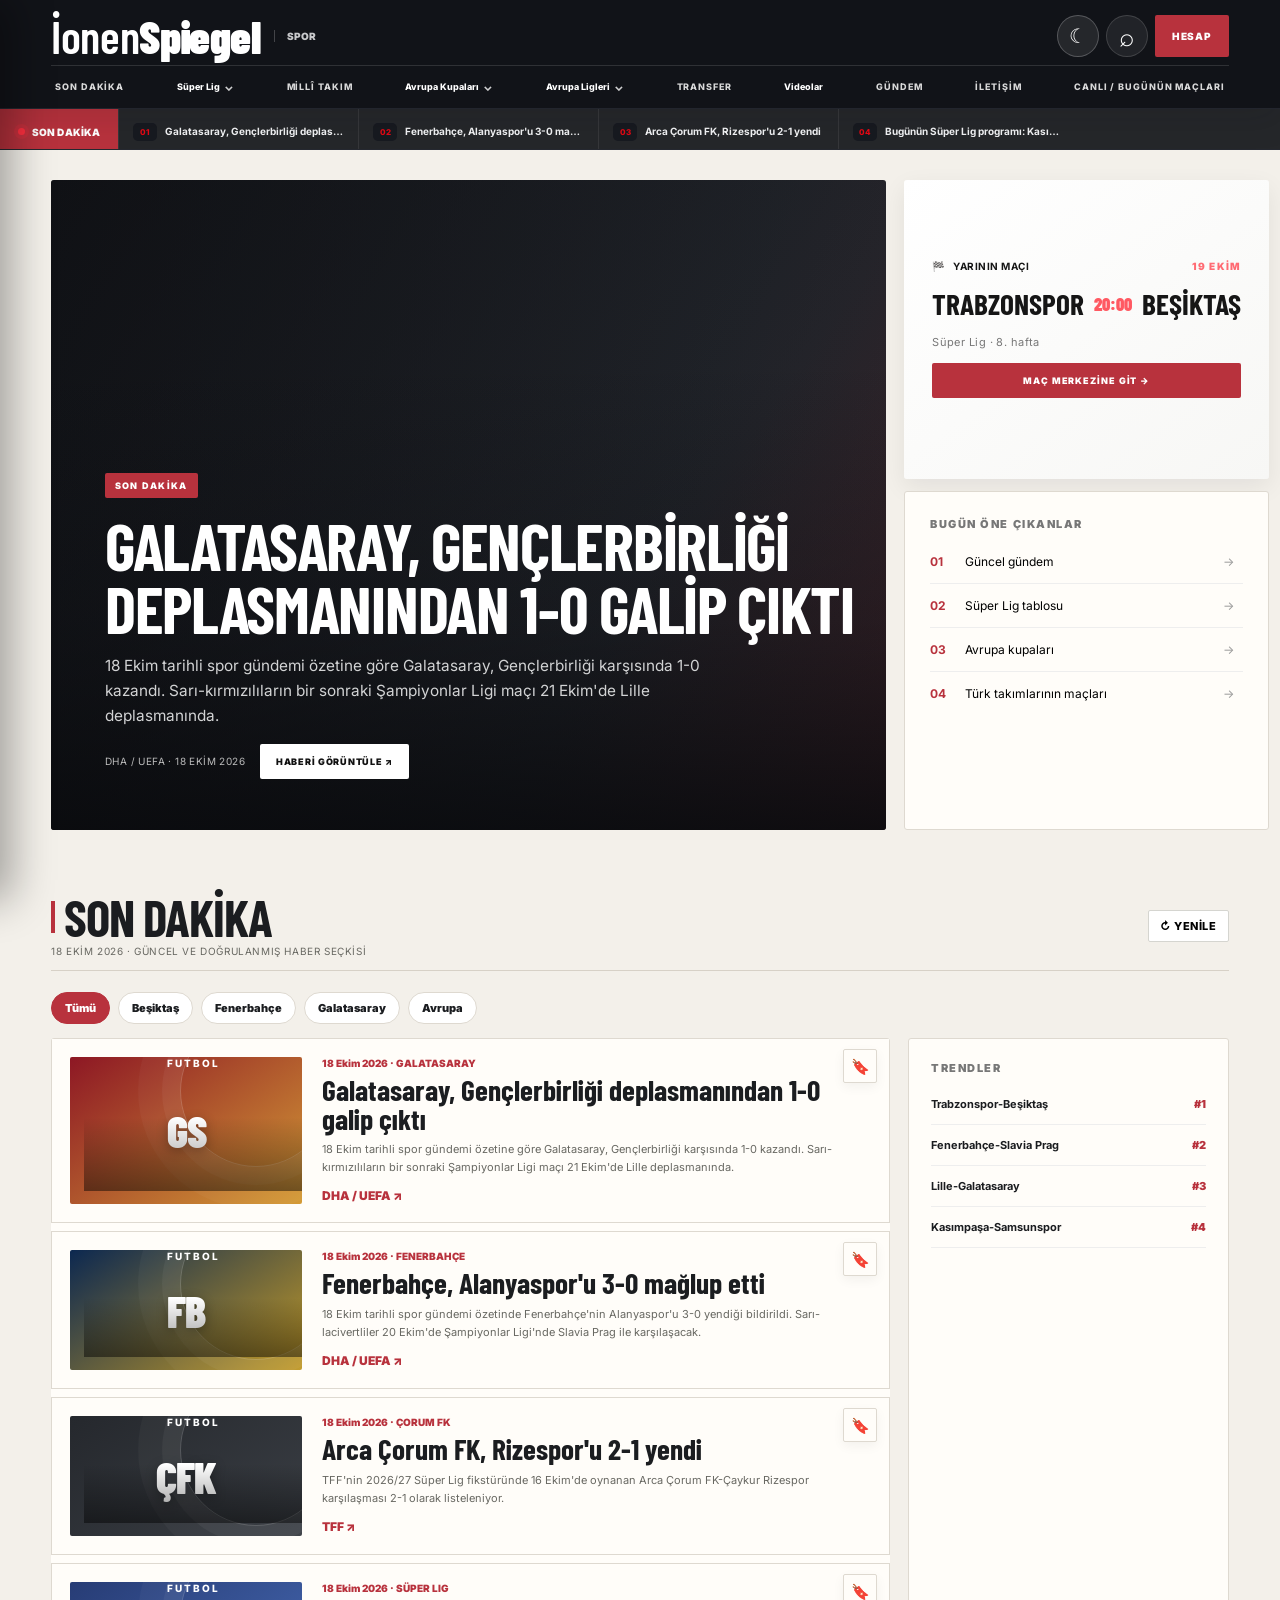
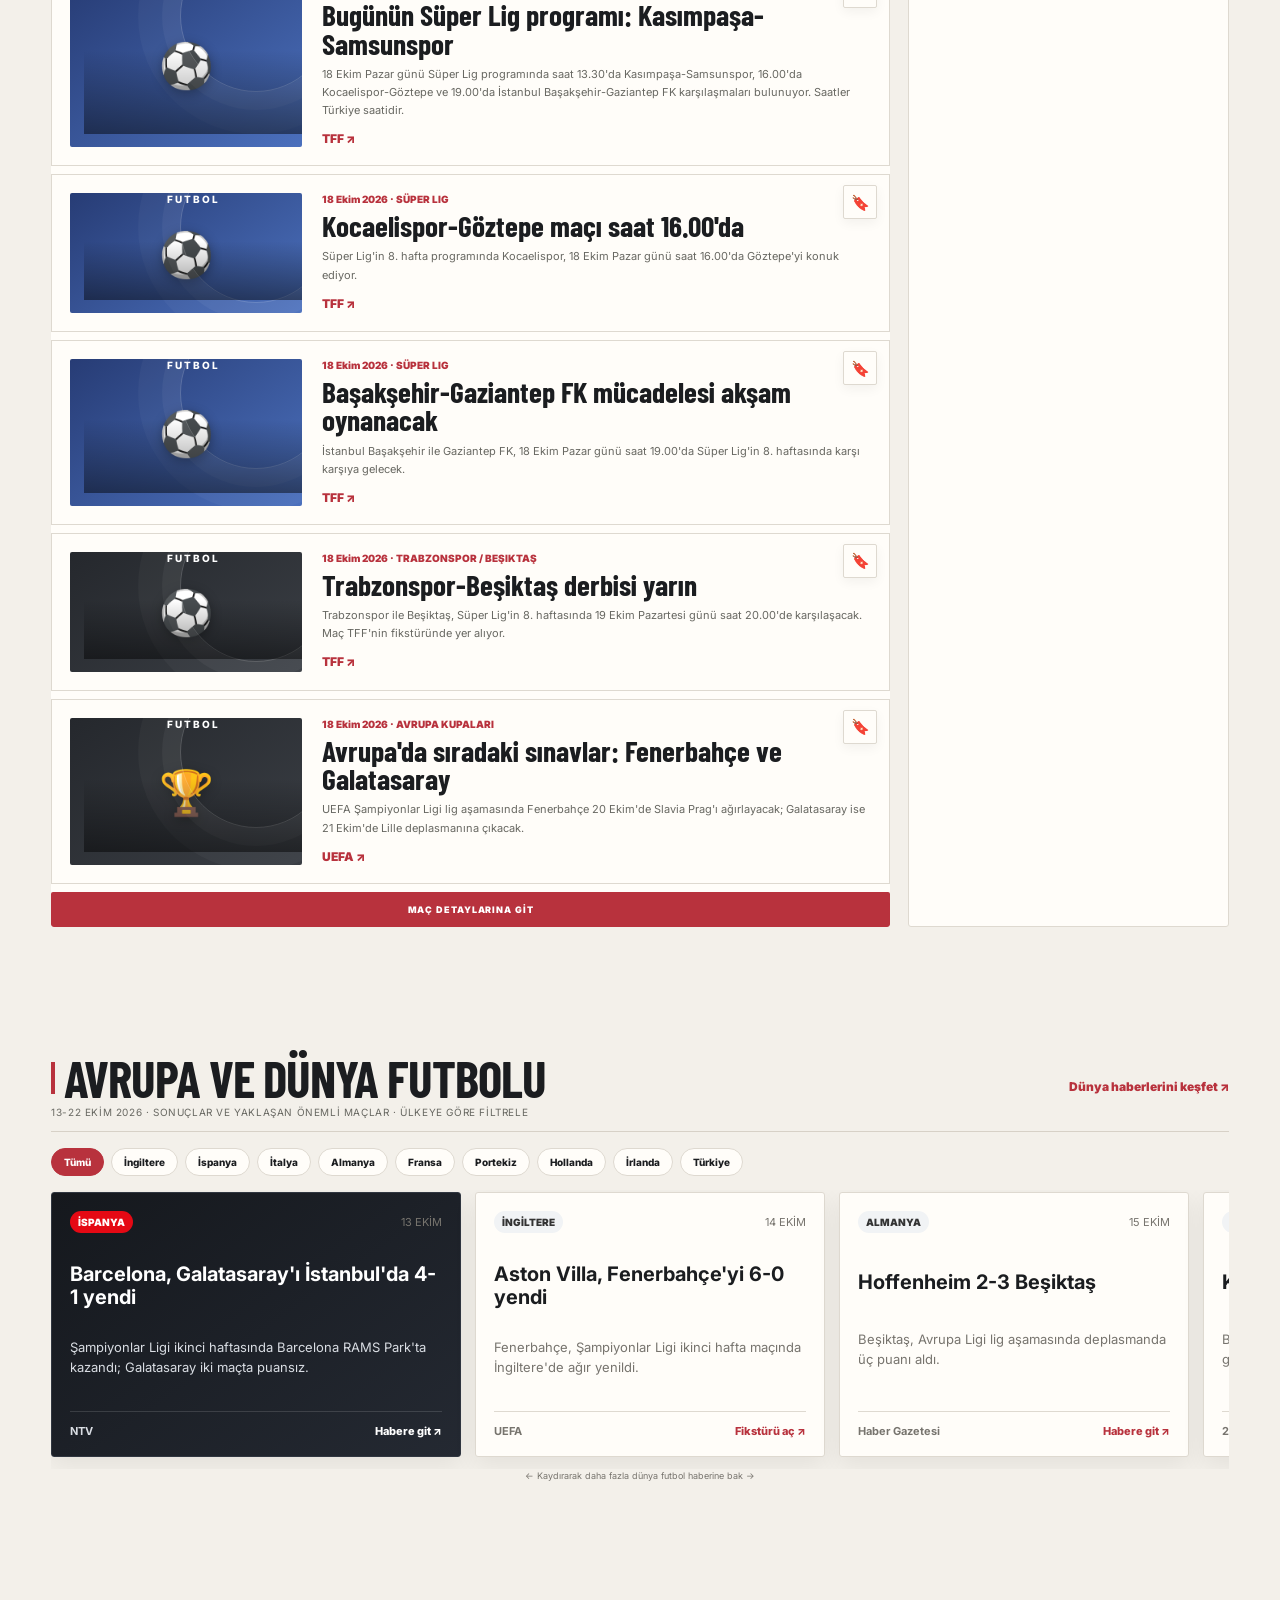
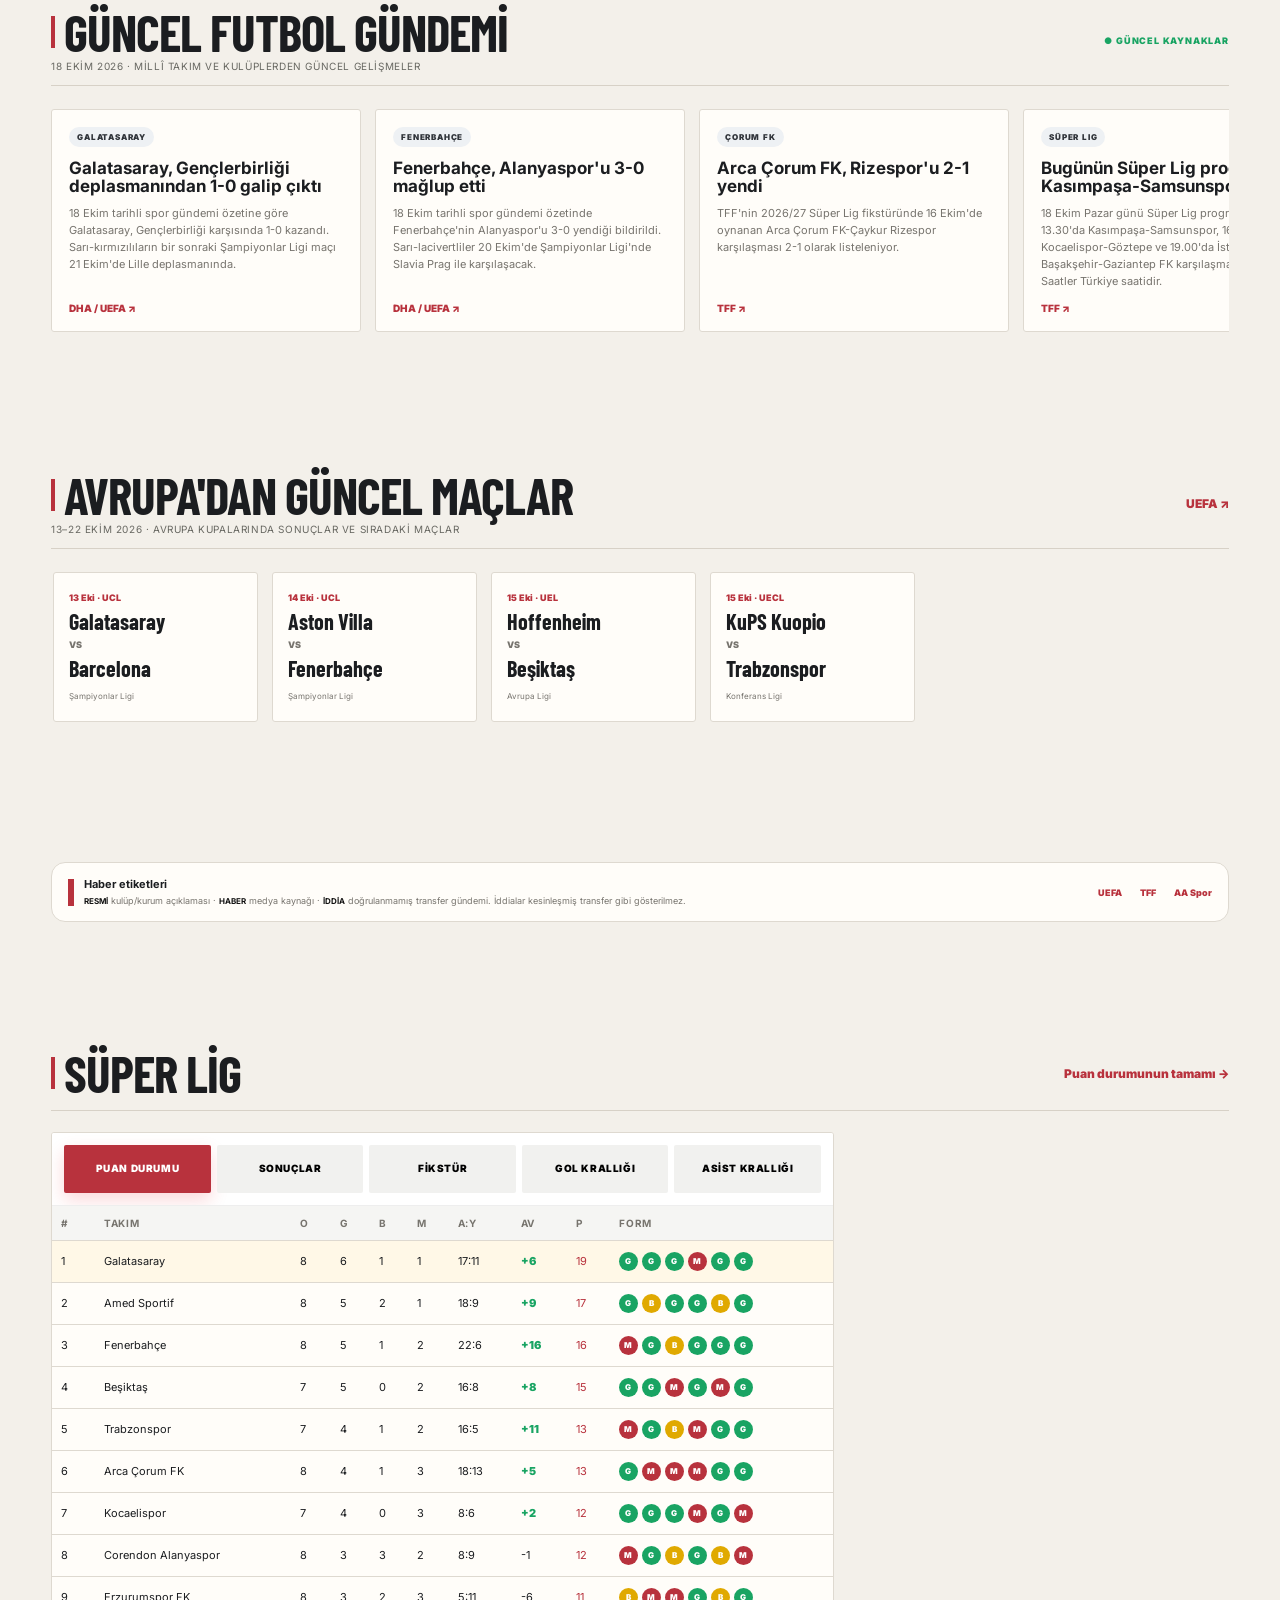
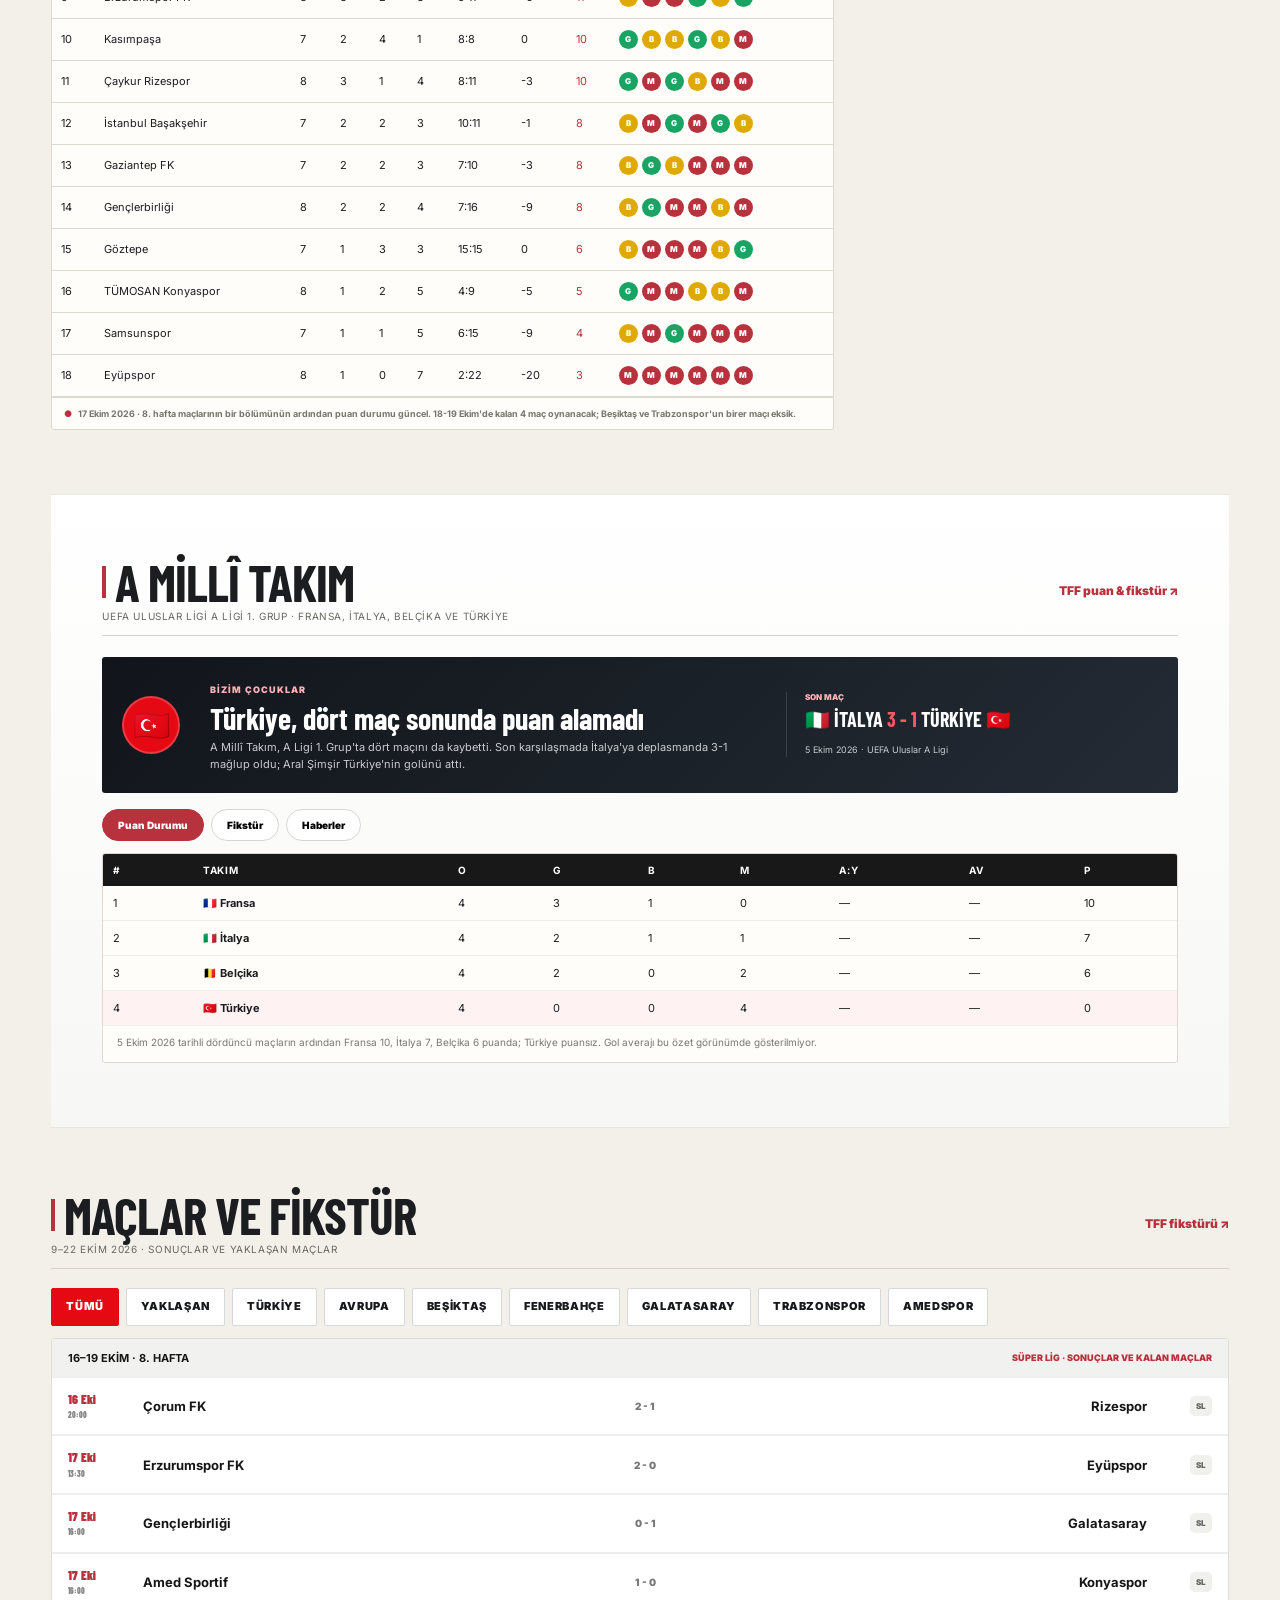
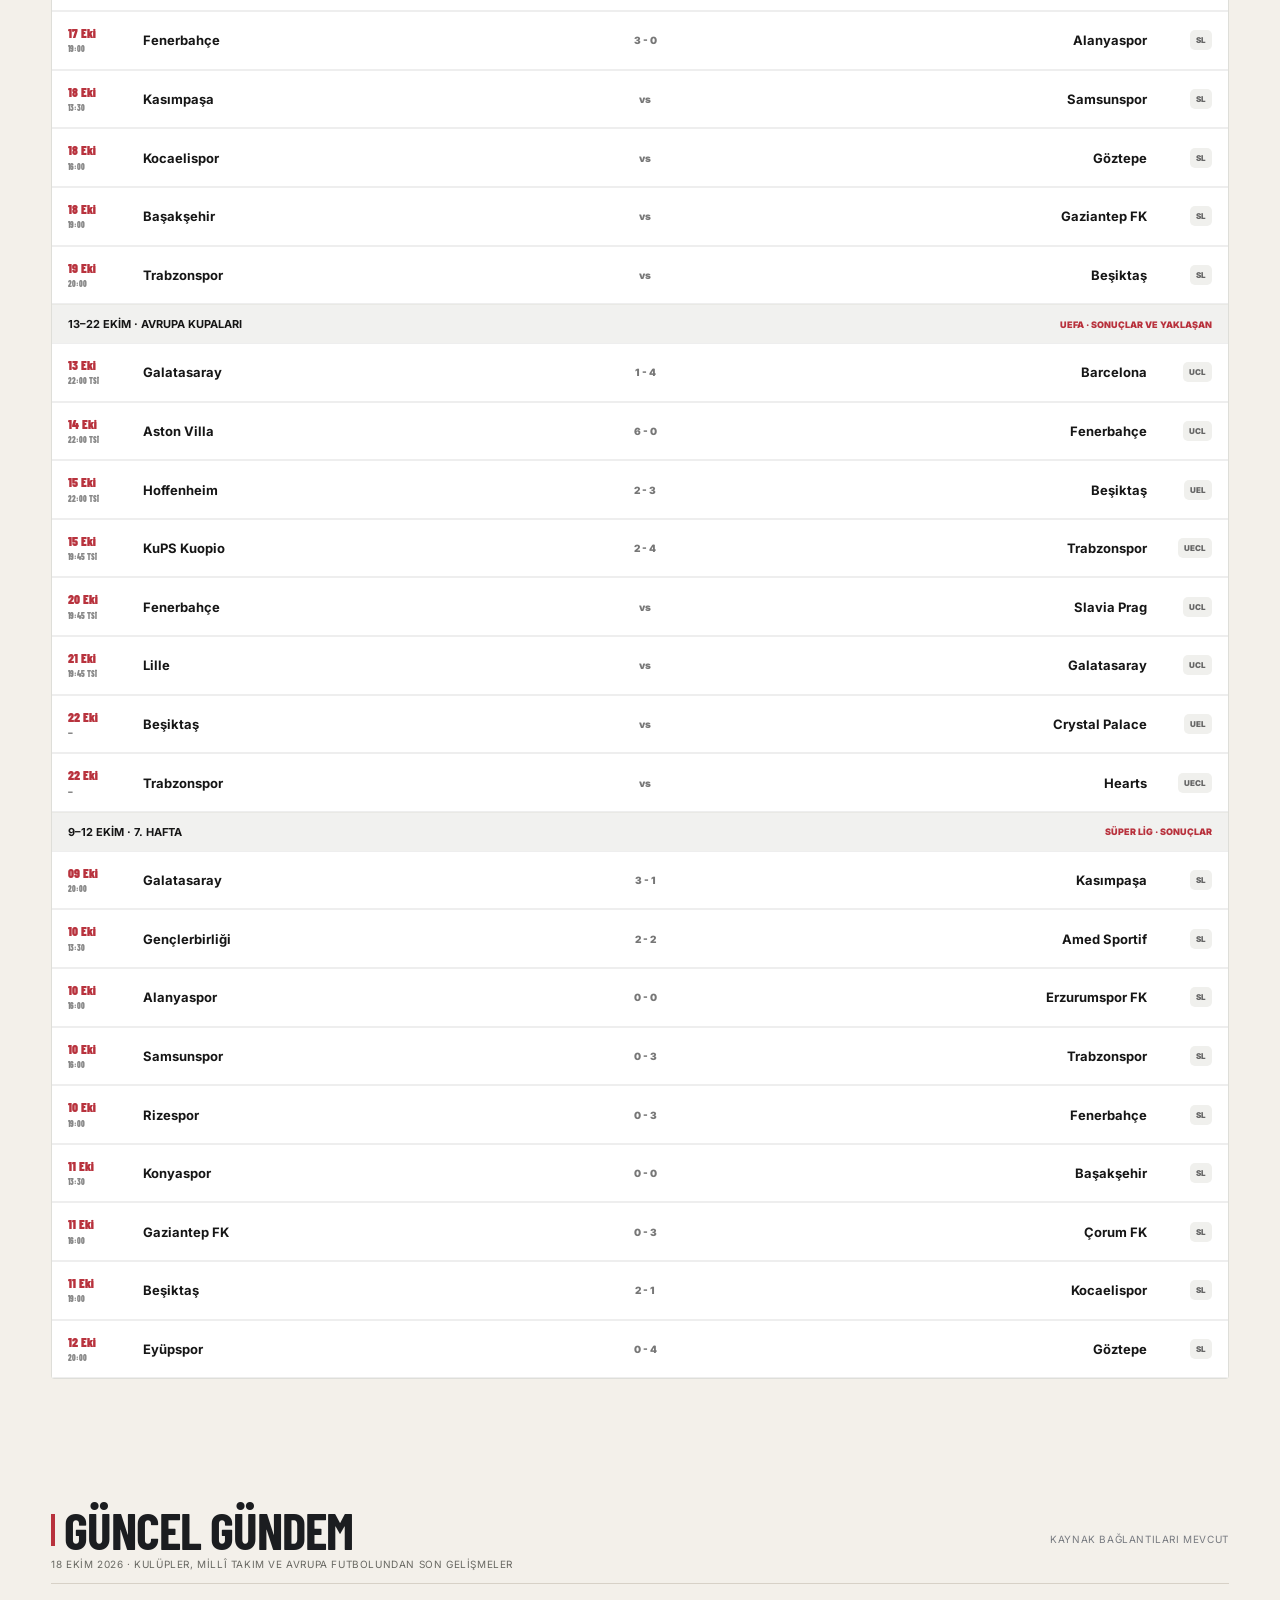
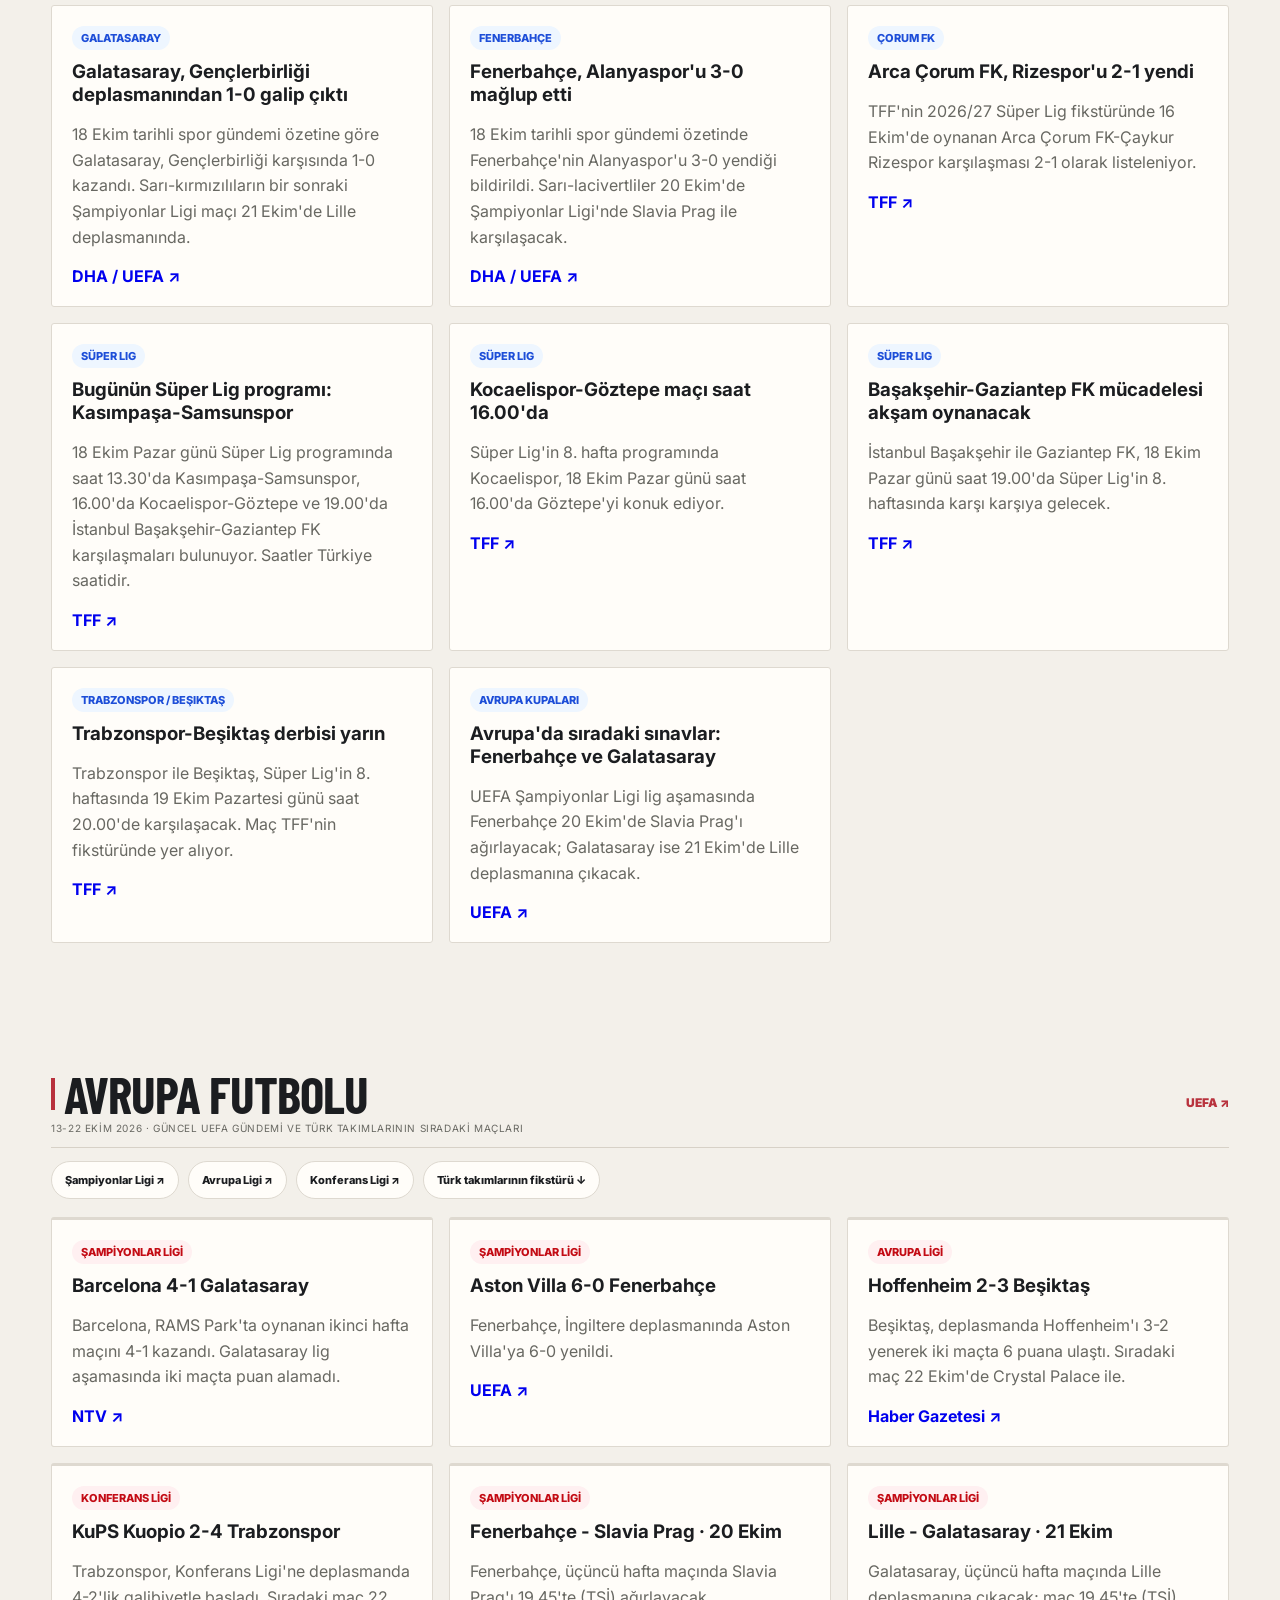
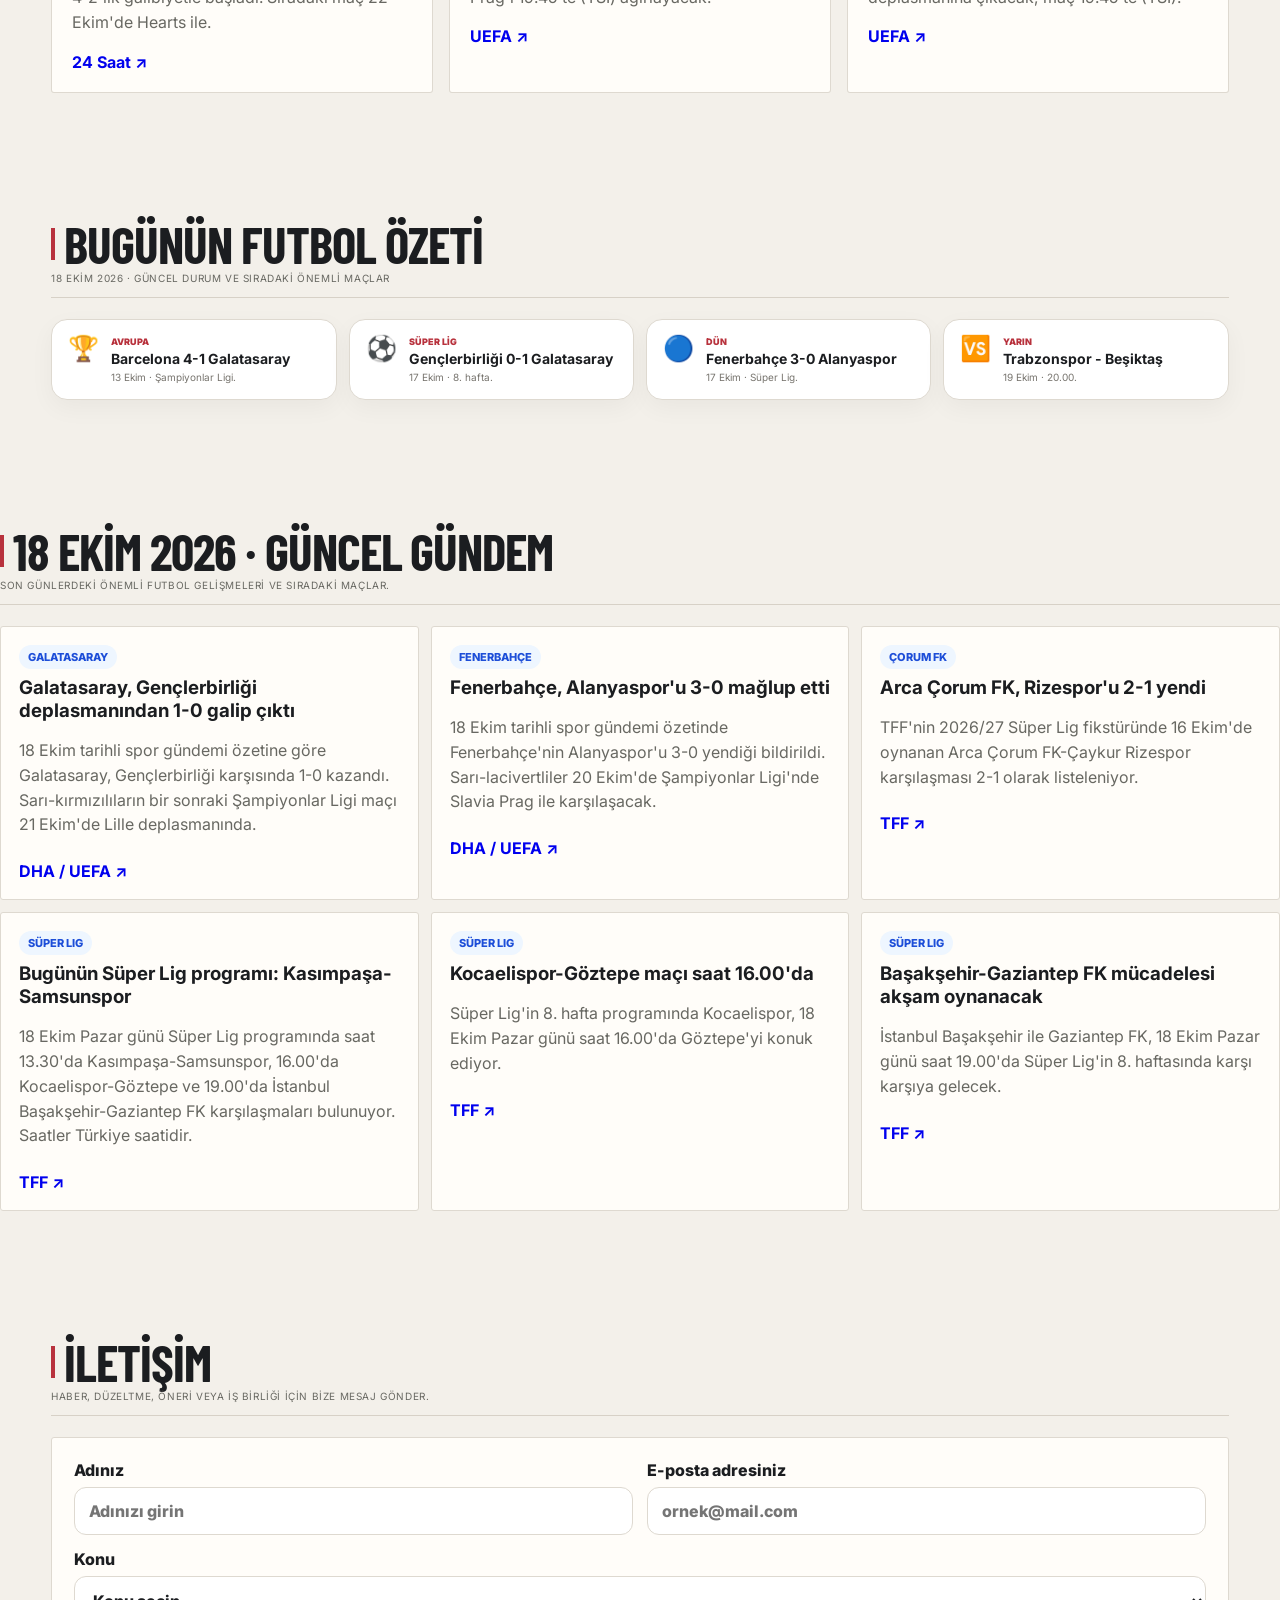
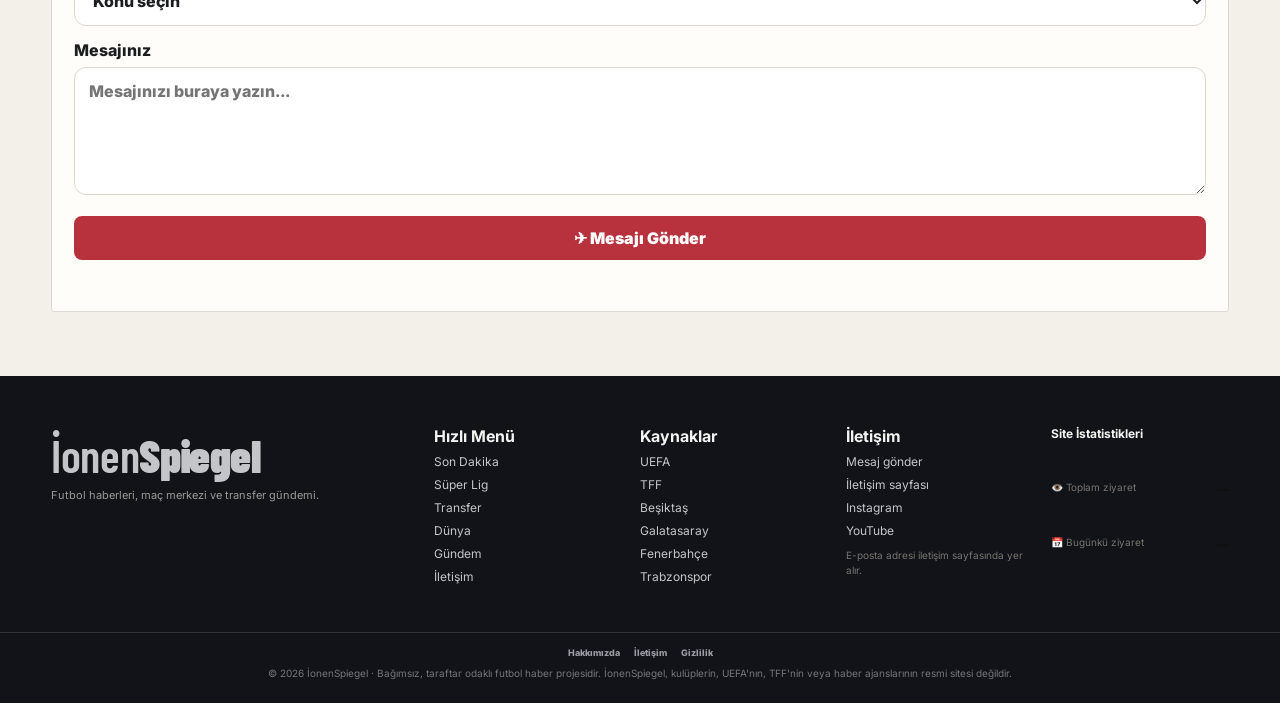
==== commit 5ae44dc0: "18 ekim son güncelleme" ====
--- a/index.html
+++ b/index.html
@@ -209,10 +209,10 @@
 
 <div class="breaking" id="sondakika">
   <div class="breaking-label"><span class="live-dot"></span> SON DAKİKA</div>
-  <div class="breaking-scroll" id="breakingScroll" aria-label="Son dakika haberleri"><a href="#gundem"><span>01</span><b>Galatasaray-Kasımpaşa maçı bugün 20.00'de</b></a>
-  <a href="#gundem"><span>02</span><b>Süper Lig'de 7. hafta başladı</b></a>
-  <a href="#gundem"><span>03</span><b>Rizespor-Fenerbahçe yarın 19.00'da</b></a>
-  <a href="#gundem"><span>04</span><b>Şampiyonlar Ligi'nde Türk takımlarının maçları yaklaşıyor</b></a>
+  <div class="breaking-scroll" id="breakingScroll" aria-label="Son dakika haberleri"><a href="#gundem"><span>01</span><b>Galatasaray, Gençlerbirliği deplasmanından 1-0 galip çıktı</b></a>
+  <a href="#gundem"><span>02</span><b>Fenerbahçe, Alanyaspor&#x27;u 3-0 mağlup etti</b></a>
+  <a href="#gundem"><span>03</span><b>Arca Çorum FK, Rizespor&#x27;u 2-1 yendi</b></a>
+  <a href="#gundem"><span>04</span><b>Bugünün Süper Lig programı: Kasımpaşa-Samsunspor</b></a>
 </div>
 </div>
 
@@ -242,20 +242,20 @@
       <div class="hero-copy">
         <span class="category red">SON DAKİKA</span>
         
-        <h1 id="heroTitle">Galatasaray-Kasımpaşa maçı bugün 20.00'de</h1>
-        <p id="heroText">Süper Lig'in 7. haftası RAMS Park'ta açılıyor. Karşılaşmayı Halil Umut Meler yönetecek; Okan Buruk ile Lesley Ugochukwu kart cezaları nedeniyle görev alamayacak.</p>
-        <div class="hero-meta"><span id="heroSource">Galatasaray.org · 8 Ekim 2026</span><button class="ghost-btn" id="heroRead" type="button" onclick="window.open('https://www.galatasaray.org/haber/futbol/maca-dogru-galatasaray-kasimpasa/61086','_blank','noopener')">Haberi görüntüle ↗</button></div>
+        <h1 id="heroTitle">Galatasaray, Gençlerbirliği deplasmanından 1-0 galip çıktı</h1>
+        <p id="heroText">18 Ekim tarihli spor gündemi özetine göre Galatasaray, Gençlerbirliği karşısında 1-0 kazandı. Sarı-kırmızılıların bir sonraki Şampiyonlar Ligi maçı 21 Ekim&#x27;de Lille deplasmanında.</p>
+        <div class="hero-meta"><span id="heroSource">DHA / UEFA · 18 Ekim 2026</span><button class="ghost-btn" id="heroRead" type="button" onclick="window.open('https://www.dha.com.tr/yerel-haberler/istanbul/18-ekim-pazar-dha-spor-gundemi-2964913','_blank','noopener')">Haberi görüntüle ↗</button></div>
       </div>
       
     </div>
     <aside class="hero-side">
-      <div class="home-fixture-card derby-card"><div class="home-fixture-kicker"><span>🏁</span><b>BUGÜNÜN MAÇI</b><span>9 EKİM</span></div><div class="home-fixture-teams"><strong>GALATASARAY</strong><em>20:00</em><strong>KASIMPAŞA</strong></div><div class="home-fixture-meta">Süper Lig · 7. hafta · RAMS Park</div><a href="#maclar" class="wide-btn">Maç merkezine git →</a></div>
+      <div class="home-fixture-card derby-card"><div class="home-fixture-kicker"><span>🏁</span><b>YARININ MAÇI</b><span>19 EKİM</span></div><div class="home-fixture-teams"><strong>TRABZONSPOR</strong><em>20:00</em><strong>BEŞİKTAŞ</strong></div><div class="home-fixture-meta">Süper Lig · 8. hafta</div><a href="#maclar" class="wide-btn">Maç merkezine git →</a></div>
       <div class="quick-panel"><div class="panel-title">BUGÜN ÖNE ÇIKANLAR</div><button data-scroll="#transfer"><b>01</b> Güncel gündem <span>→</span></button><button data-scroll="#puan"><b>02</b> Süper Lig tablosu <span>→</span></button><button data-scroll="#avrupa-kupalari"><b>03</b> Avrupa kupaları <span>→</span></button><button data-scroll="#maclar"><b>04</b> Türk takımlarının maçları <span>→</span></button></div>
     </aside>
   </section>
 
   <section class="section latest-section">
-    <div class="section-head"><div><h2><span class="red-line"></span> Son Dakika</h2><p class="section-subtitle" id="newsStatus">10 Ekim 2026 · güncel ve doğrulanmış haber seçkisi</p></div><button class="filter-btn" id="refreshNews" type="button" aria-label="Haber akışını yenile">↻ Yenile</button></div>
+    <div class="section-head"><div><h2><span class="red-line"></span> Son Dakika</h2><p class="section-subtitle" id="newsStatus">18 Ekim 2026 · güncel ve doğrulanmış haber seçkisi</p></div><button class="filter-btn" id="refreshNews" type="button" aria-label="Haber akışını yenile">↻ Yenile</button></div>
     <div class="news-chips" id="newsChips" role="tablist" aria-label="Haber filtreleri">
       <button class="news-chip active" type="button" data-news-filter="all">Tümü</button>
       <button class="news-chip" type="button" data-news-filter="Beşiktaş">Beşiktaş</button>
@@ -264,18 +264,16 @@
       <button class="news-chip" type="button" data-news-filter="Avrupa">Avrupa</button>
     </div>
     <div class="latest-layout">
-      <div class="news-feed" id="newsFeed"><article class="news-row has-bookmark" data-news-id="galatasaray-kasimpasa-mac-gunu-2026-10-09" data-team="Galatasaray" data-search="Galatasaray-Kasımpaşa maçı bugün 20.00&#x27;de Süper Lig&#x27;in 7. haftası RAMS Park&#x27;ta açılıyor. Galatasaray-Kasımpaşa karşılaşmasını Halil Umut Meler yönetecek. Galatasaray&#x27;ın teknik direktörü Okan Buruk ile Lesley Ugochukwu kart cezaları nedeniyle görev alamayacak."><button class="bookmark-btn" type="button" aria-label="Haberi kaydet" title="Sonra oku">🔖</button><a class="thumb news-thumb-badge" href="https://www.galatasaray.org/haber/futbol/maca-dogru-galatasaray-kasimpasa/61086" target="_blank" rel="noopener noreferrer" aria-label="Haberi kaynağında aç"><span>GS</span></a><div><div class="news-kicker">10 Ekim 2026 · GALATASARAY</div><h3>Galatasaray-Kasımpaşa maçı bugün 20.00&#x27;de</h3><p>Süper Lig&#x27;in 7. haftası RAMS Park&#x27;ta açılıyor. Galatasaray-Kasımpaşa karşılaşmasını Halil Umut Meler yönetecek. Galatasaray&#x27;ın teknik direktörü Okan Buruk ile Lesley Ugochukwu kart cezaları nedeniyle görev alamayacak.</p><a href="https://www.galatasaray.org/haber/futbol/maca-dogru-galatasaray-kasimpasa/61086" target="_blank" rel="noopener noreferrer">Galatasaray.org ↗</a></div></article>
-<article class="news-row has-bookmark" data-news-id="superlig-7-hafta-fikstur-2026-10-09" data-team="Süper Lig" data-search="Süper Lig&#x27;de 7. hafta bugün başlıyor Milli ara sonrası ilk maç bugün Galatasaray-Kasımpaşa. 10 Ekim&#x27;de Samsunspor-Trabzonspor ve Çaykur Rizespor-Fenerbahçe, 11 Ekim&#x27;de Beşiktaş-Kocaelispor, 12 Ekim&#x27;de Eyüpspor-Göztepe oynanacak."><button class="bookmark-btn" type="button" aria-label="Haberi kaydet" title="Sonra oku">🔖</button><a class="thumb news-thumb-badge" href="https://www.beinsports.com.tr/lig/super-lig/fikstur" target="_blank" rel="noopener noreferrer" aria-label="Haberi kaynağında aç"><span>⚽</span></a><div><div class="news-kicker">10 Ekim 2026 · SÜPER LIG</div><h3>Süper Lig&#x27;de 7. hafta bugün başlıyor</h3><p>Milli ara sonrası ilk maç bugün Galatasaray-Kasımpaşa. 10 Ekim&#x27;de Samsunspor-Trabzonspor ve Çaykur Rizespor-Fenerbahçe, 11 Ekim&#x27;de Beşiktaş-Kocaelispor, 12 Ekim&#x27;de Eyüpspor-Göztepe oynanacak.</p><a href="https://www.beinsports.com.tr/lig/super-lig/fikstur" target="_blank" rel="noopener noreferrer">beIN SPORTS ↗</a></div></article>
-<article class="news-row has-bookmark" data-news-id="superlig-puan-durumu-2026-10-09" data-team="Süper Lig" data-search="Amedspor ve Galatasaray zirveyi 13 puanla paylaşıyor 6 hafta sonunda Amed Sportif Faaliyetler ile Galatasaray 13&#x27;er puanda. Beşiktaş ve Kocaelispor 12, Alanyaspor 11 puana sahip; Fenerbahçe ile Trabzonspor 10&#x27;ar puanda bulunuyor."><button class="bookmark-btn" type="button" aria-label="Haberi kaydet" title="Sonra oku">🔖</button><a class="thumb news-thumb-badge" href="https://beinsports.com.tr/lig/super-lig/puan-durumu" target="_blank" rel="noopener noreferrer" aria-label="Haberi kaynağında aç"><span>⚽</span></a><div><div class="news-kicker">10 Ekim 2026 · SÜPER LIG</div><h3>Amedspor ve Galatasaray zirveyi 13 puanla paylaşıyor</h3><p>6 hafta sonunda Amed Sportif Faaliyetler ile Galatasaray 13&#x27;er puanda. Beşiktaş ve Kocaelispor 12, Alanyaspor 11 puana sahip; Fenerbahçe ile Trabzonspor 10&#x27;ar puanda bulunuyor.</p><a href="https://beinsports.com.tr/lig/super-lig/puan-durumu" target="_blank" rel="noopener noreferrer">beIN SPORTS ↗</a></div></article>
-<article class="news-row has-bookmark" data-news-id="fenerbahce-rizespor-2026-10-10" data-team="Fenerbahçe" data-search="Fenerbahçe, Rizespor deplasmanına çıkıyor Fenerbahçe, Süper Lig&#x27;in 7. haftasında 10 Ekim Cumartesi günü saat 19.00&#x27;da Çaykur Rizespor&#x27;a konuk olacak. Maç, milli ara sonrasındaki ilk lig sınavı olacak."><button class="bookmark-btn" type="button" aria-label="Haberi kaydet" title="Sonra oku">🔖</button><a class="thumb news-thumb-badge" href="https://www.beinsports.com.tr/lig/super-lig/fikstur" target="_blank" rel="noopener noreferrer" aria-label="Haberi kaynağında aç"><span>FB</span></a><div><div class="news-kicker">10 Ekim 2026 · FENERBAHÇE</div><h3>Fenerbahçe, Rizespor deplasmanına çıkıyor</h3><p>Fenerbahçe, Süper Lig&#x27;in 7. haftasında 10 Ekim Cumartesi günü saat 19.00&#x27;da Çaykur Rizespor&#x27;a konuk olacak. Maç, milli ara sonrasındaki ilk lig sınavı olacak.</p><a href="https://www.beinsports.com.tr/lig/super-lig/fikstur" target="_blank" rel="noopener noreferrer">beIN SPORTS ↗</a></div></article>
-<article class="news-row has-bookmark" data-news-id="trabzonspor-samsunspor-2026-10-10" data-team="Trabzonspor" data-search="Trabzonspor, Samsunspor deplasmanında Samsunspor-Trabzonspor maçı 10 Ekim Cumartesi günü saat 16.00&#x27;da Samsun Yeni 19 Mayıs Stadyumu&#x27;nda oynanacak. Trabzonspor kulübü karşılaşma öncesinde hakem atamasını da duyurdu."><button class="bookmark-btn" type="button" aria-label="Haberi kaydet" title="Sonra oku">🔖</button><a class="thumb news-thumb-badge" href="https://www.trabzonspor.org.tr/en/match-area/Samsunspor-Trabzonspor-cn2vewi49kl1qhkx0311y2pzo-e00dq6lfzgc7vo631cz8ktc0k" target="_blank" rel="noopener noreferrer" aria-label="Haberi kaynağında aç"><span>TS</span></a><div><div class="news-kicker">10 Ekim 2026 · TRABZONSPOR</div><h3>Trabzonspor, Samsunspor deplasmanında</h3><p>Samsunspor-Trabzonspor maçı 10 Ekim Cumartesi günü saat 16.00&#x27;da Samsun Yeni 19 Mayıs Stadyumu&#x27;nda oynanacak. Trabzonspor kulübü karşılaşma öncesinde hakem atamasını da duyurdu.</p><a href="https://www.trabzonspor.org.tr/en/match-area/Samsunspor-Trabzonspor-cn2vewi49kl1qhkx0311y2pzo-e00dq6lfzgc7vo631cz8ktc0k" target="_blank" rel="noopener noreferrer">Trabzonspor Kulübü ↗</a></div></article>
-<article class="news-row has-bookmark" data-news-id="besiktas-kocaelispor-2026-10-11" data-team="Beşiktaş" data-search="Beşiktaş-Kocaelispor maçı pazar günü Beşiktaş, Süper Lig&#x27;in 7. haftasında 11 Ekim Pazar günü saat 19.00&#x27;da Tüpraş Stadyumu&#x27;nda Kocaelispor&#x27;u ağırlayacak. Karşılaşmayı Abdullah Buğra Taşkınsoy yönetecek."><button class="bookmark-btn" type="button" aria-label="Haberi kaydet" title="Sonra oku">🔖</button><a class="thumb news-thumb-badge" href="https://www.bjk.com.tr/tr/mac_merkezi/canli/25469" target="_blank" rel="noopener noreferrer" aria-label="Haberi kaynağında aç"><span>BJK</span></a><div><div class="news-kicker">10 Ekim 2026 · BEŞIKTAŞ</div><h3>Beşiktaş-Kocaelispor maçı pazar günü</h3><p>Beşiktaş, Süper Lig&#x27;in 7. haftasında 11 Ekim Pazar günü saat 19.00&#x27;da Tüpraş Stadyumu&#x27;nda Kocaelispor&#x27;u ağırlayacak. Karşılaşmayı Abdullah Buğra Taşkınsoy yönetecek.</p><a href="https://www.bjk.com.tr/tr/mac_merkezi/canli/25469" target="_blank" rel="noopener noreferrer">Beşiktaş JK ↗</a></div></article>
-<article class="news-row has-bookmark" data-news-id="a-milli-italya-3-1-2026-10-05" data-team="Millî Takım" data-search="A Millî Takım, İtalya&#x27;ya 3-1 mağlup oldu Türkiye, UEFA Uluslar A Ligi&#x27;ndeki dördüncü maçında İtalya&#x27;ya 3-1 yenildi. Aral Şimşir&#x27;in golüne rağmen milliler grupta dört maç sonunda puan alamadı. Reuters&#x27;ın aktardığı tabloya göre Fransa 10, İtalya 7, Belçika 6 puanda."><button class="bookmark-btn" type="button" aria-label="Haberi kaydet" title="Sonra oku">🔖</button><a class="thumb news-thumb-badge" href="https://www.reuters.com/sports/soccer/france-come-behind-thrash-belgium-4-1-2026-10-05/" target="_blank" rel="noopener noreferrer" aria-label="Haberi kaynağında aç"><span>🇹🇷</span></a><div><div class="news-kicker">6 Ekim 2026 · MILLÎ TAKIM</div><h3>A Millî Takım, İtalya&#x27;ya 3-1 mağlup oldu</h3><p>Türkiye, UEFA Uluslar A Ligi&#x27;ndeki dördüncü maçında İtalya&#x27;ya 3-1 yenildi. Aral Şimşir&#x27;in golüne rağmen milliler grupta dört maç sonunda puan alamadı. Reuters&#x27;ın aktardığı tabloya göre Fransa 10, İtalya 7, Belçika 6 puanda.</p><a href="https://www.reuters.com/sports/soccer/france-come-behind-thrash-belgium-4-1-2026-10-05/" target="_blank" rel="noopener noreferrer">Reuters ↗</a></div></article>
-<article class="news-row has-bookmark" data-news-id="ucl-turk-takimlari-2026-10-13" data-team="Avrupa" data-search="Şampiyonlar Ligi&#x27;nde Galatasaray ve Fenerbahçe sahnede Galatasaray 13 Ekim&#x27;de Barcelona&#x27;yı RAMS Park&#x27;ta ağırlayacak. Fenerbahçe ise 14 Ekim&#x27;de Aston Villa deplasmanında oynayacak. İki maç da Şampiyonlar Ligi lig aşamasının ikinci haftasında."><button class="bookmark-btn" type="button" aria-label="Haberi kaydet" title="Sonra oku">🔖</button><a class="thumb news-thumb-badge" href="https://www.uefa.com/uefachampionsleague/news/02a8-2174c9e9019d-f909a77bd77a-1000--2026-27-champions-league-all-the-league-phase-fixtures-a/" target="_blank" rel="noopener noreferrer" aria-label="Haberi kaynağında aç"><span>🏆</span></a><div><div class="news-kicker">10 Ekim 2026 · AVRUPA</div><h3>Şampiyonlar Ligi&#x27;nde Galatasaray ve Fenerbahçe sahnede</h3><p>Galatasaray 13 Ekim&#x27;de Barcelona&#x27;yı RAMS Park&#x27;ta ağırlayacak. Fenerbahçe ise 14 Ekim&#x27;de Aston Villa deplasmanında oynayacak. İki maç da Şampiyonlar Ligi lig aşamasının ikinci haftasında.</p><a href="https://www.uefa.com/uefachampionsleague/news/02a8-2174c9e9019d-f909a77bd77a-1000--2026-27-champions-league-all-the-league-phase-fixtures-a/" target="_blank" rel="noopener noreferrer">UEFA ↗</a></div></article>
-<article class="news-row has-bookmark" data-news-id="besiktas-hoffenheim-2026-10-15" data-team="Avrupa" data-search="Beşiktaş&#x27;ın Avrupa Ligi&#x27;nde sıradaki rakibi Hoffenheim Beşiktaş, UEFA Avrupa Ligi lig aşamasının ikinci haftasında 15 Ekim Perşembe günü Hoffenheim deplasmanına çıkacak. Kulübün açıkladığı programa göre karşılaşma TSİ 22.00&#x27;de başlayacak."><button class="bookmark-btn" type="button" aria-label="Haberi kaydet" title="Sonra oku">🔖</button><a class="thumb news-thumb-badge" href="https://www.uefa.com/uefaeuropaleague/clubs/50157--besiktas/matches/" target="_blank" rel="noopener noreferrer" aria-label="Haberi kaynağında aç"><span>🏆</span></a><div><div class="news-kicker">10 Ekim 2026 · AVRUPA</div><h3>Beşiktaş&#x27;ın Avrupa Ligi&#x27;nde sıradaki rakibi Hoffenheim</h3><p>Beşiktaş, UEFA Avrupa Ligi lig aşamasının ikinci haftasında 15 Ekim Perşembe günü Hoffenheim deplasmanına çıkacak. Kulübün açıkladığı programa göre karşılaşma TSİ 22.00&#x27;de başlayacak.</p><a href="https://www.uefa.com/uefaeuropaleague/clubs/50157--besiktas/matches/" target="_blank" rel="noopener noreferrer">UEFA / Beşiktaş JK ↗</a></div></article>
-<article class="news-row has-bookmark" data-news-id="trabzonspor-kups-2026-10-15" data-team="Avrupa" data-search="Trabzonspor, Konferans Ligi&#x27;ne KuPS deplasmanında dönüyor Trabzonspor, UEFA Konferans Ligi lig aşamasının ilk maçında 15 Ekim&#x27;de Finlandiya temsilcisi KuPS Kuopio ile karşılaşacak. Ardından 22 Ekim&#x27;de Hearts&#x27;ı ağırlayacak."><button class="bookmark-btn" type="button" aria-label="Haberi kaydet" title="Sonra oku">🔖</button><a class="thumb news-thumb-badge" href="https://www.uefa.com/uefaconferenceleague/clubs/52731--trabzonspor/matches/" target="_blank" rel="noopener noreferrer" aria-label="Haberi kaynağında aç"><span>🏆</span></a><div><div class="news-kicker">10 Ekim 2026 · AVRUPA</div><h3>Trabzonspor, Konferans Ligi&#x27;ne KuPS deplasmanında dönüyor</h3><p>Trabzonspor, UEFA Konferans Ligi lig aşamasının ilk maçında 15 Ekim&#x27;de Finlandiya temsilcisi KuPS Kuopio ile karşılaşacak. Ardından 22 Ekim&#x27;de Hearts&#x27;ı ağırlayacak.</p><a href="https://www.uefa.com/uefaconferenceleague/clubs/52731--trabzonspor/matches/" target="_blank" rel="noopener noreferrer">UEFA ↗</a></div></article>
+      <div class="news-feed" id="newsFeed"><article class="news-row has-bookmark" data-news-id="superlig-galatasaray-genclerbirligi-2026-10-18" data-team="Galatasaray" data-search="Galatasaray, Gençlerbirliği deplasmanından 1-0 galip çıktı 18 Ekim tarihli spor gündemi özetine göre Galatasaray, Gençlerbirliği karşısında 1-0 kazandı. Sarı-kırmızılıların bir sonraki Şampiyonlar Ligi maçı 21 Ekim&#x27;de Lille deplasmanında."><button class="bookmark-btn" type="button" aria-label="Haberi kaydet" title="Sonra oku">🔖</button><a class="thumb news-thumb-badge" href="https://www.dha.com.tr/yerel-haberler/istanbul/18-ekim-pazar-dha-spor-gundemi-2964913" target="_blank" rel="noopener noreferrer" aria-label="Haberi kaynağında aç"><span>GS</span></a><div><div class="news-kicker">18 Ekim 2026 · GALATASARAY</div><h3>Galatasaray, Gençlerbirliği deplasmanından 1-0 galip çıktı</h3><p>18 Ekim tarihli spor gündemi özetine göre Galatasaray, Gençlerbirliği karşısında 1-0 kazandı. Sarı-kırmızılıların bir sonraki Şampiyonlar Ligi maçı 21 Ekim&#x27;de Lille deplasmanında.</p><a href="https://www.dha.com.tr/yerel-haberler/istanbul/18-ekim-pazar-dha-spor-gundemi-2964913" target="_blank" rel="noopener noreferrer">DHA / UEFA ↗</a></div></article>
+<article class="news-row has-bookmark" data-news-id="superlig-fenerbahce-alanyaspor-2026-10-18" data-team="Fenerbahçe" data-search="Fenerbahçe, Alanyaspor&#x27;u 3-0 mağlup etti 18 Ekim tarihli spor gündemi özetinde Fenerbahçe&#x27;nin Alanyaspor&#x27;u 3-0 yendiği bildirildi. Sarı-lacivertliler 20 Ekim&#x27;de Şampiyonlar Ligi&#x27;nde Slavia Prag ile karşılaşacak."><button class="bookmark-btn" type="button" aria-label="Haberi kaydet" title="Sonra oku">🔖</button><a class="thumb news-thumb-badge" href="https://www.dha.com.tr/yerel-haberler/istanbul/18-ekim-pazar-dha-spor-gundemi-2964913" target="_blank" rel="noopener noreferrer" aria-label="Haberi kaynağında aç"><span>FB</span></a><div><div class="news-kicker">18 Ekim 2026 · FENERBAHÇE</div><h3>Fenerbahçe, Alanyaspor&#x27;u 3-0 mağlup etti</h3><p>18 Ekim tarihli spor gündemi özetinde Fenerbahçe&#x27;nin Alanyaspor&#x27;u 3-0 yendiği bildirildi. Sarı-lacivertliler 20 Ekim&#x27;de Şampiyonlar Ligi&#x27;nde Slavia Prag ile karşılaşacak.</p><a href="https://www.dha.com.tr/yerel-haberler/istanbul/18-ekim-pazar-dha-spor-gundemi-2964913" target="_blank" rel="noopener noreferrer">DHA / UEFA ↗</a></div></article>
+<article class="news-row has-bookmark" data-news-id="superlig-corum-rizespor-2026-10-18" data-team="Çorum FK" data-search="Arca Çorum FK, Rizespor&#x27;u 2-1 yendi TFF&#x27;nin 2026/27 Süper Lig fikstüründe 16 Ekim&#x27;de oynanan Arca Çorum FK-Çaykur Rizespor karşılaşması 2-1 olarak listeleniyor."><button class="bookmark-btn" type="button" aria-label="Haberi kaydet" title="Sonra oku">🔖</button><a class="thumb news-thumb-badge" href="https://www.tff.org/Default.aspx?macId=283763&amp;pageId=198" target="_blank" rel="noopener noreferrer" aria-label="Haberi kaynağında aç"><span>ÇFK</span></a><div><div class="news-kicker">18 Ekim 2026 · ÇORUM FK</div><h3>Arca Çorum FK, Rizespor&#x27;u 2-1 yendi</h3><p>TFF&#x27;nin 2026/27 Süper Lig fikstüründe 16 Ekim&#x27;de oynanan Arca Çorum FK-Çaykur Rizespor karşılaşması 2-1 olarak listeleniyor.</p><a href="https://www.tff.org/Default.aspx?macId=283763&amp;pageId=198" target="_blank" rel="noopener noreferrer">TFF ↗</a></div></article>
+<article class="news-row has-bookmark" data-news-id="superlig-kasimpasa-samsunspor-2026-10-18" data-team="Süper Lig" data-search="Bugünün Süper Lig programı: Kasımpaşa-Samsunspor 18 Ekim Pazar günü Süper Lig programında saat 13.30&#x27;da Kasımpaşa-Samsunspor, 16.00&#x27;da Kocaelispor-Göztepe ve 19.00&#x27;da İstanbul Başakşehir-Gaziantep FK karşılaşmaları bulunuyor. Saatler Türkiye saatidir."><button class="bookmark-btn" type="button" aria-label="Haberi kaydet" title="Sonra oku">🔖</button><a class="thumb news-thumb-badge" href="https://www.tff.org/Default.aspx?macId=283763&amp;pageId=198" target="_blank" rel="noopener noreferrer" aria-label="Haberi kaynağında aç"><span>⚽</span></a><div><div class="news-kicker">18 Ekim 2026 · SÜPER LIG</div><h3>Bugünün Süper Lig programı: Kasımpaşa-Samsunspor</h3><p>18 Ekim Pazar günü Süper Lig programında saat 13.30&#x27;da Kasımpaşa-Samsunspor, 16.00&#x27;da Kocaelispor-Göztepe ve 19.00&#x27;da İstanbul Başakşehir-Gaziantep FK karşılaşmaları bulunuyor. Saatler Türkiye saatidir.</p><a href="https://www.tff.org/Default.aspx?macId=283763&amp;pageId=198" target="_blank" rel="noopener noreferrer">TFF ↗</a></div></article>
+<article class="news-row has-bookmark" data-news-id="superlig-kocaelispor-goztepe-2026-10-18" data-team="Süper Lig" data-search="Kocaelispor-Göztepe maçı saat 16.00&#x27;da Süper Lig&#x27;in 8. hafta programında Kocaelispor, 18 Ekim Pazar günü saat 16.00&#x27;da Göztepe&#x27;yi konuk ediyor."><button class="bookmark-btn" type="button" aria-label="Haberi kaydet" title="Sonra oku">🔖</button><a class="thumb news-thumb-badge" href="https://www.tff.org/Default.aspx?macId=283763&amp;pageId=198" target="_blank" rel="noopener noreferrer" aria-label="Haberi kaynağında aç"><span>⚽</span></a><div><div class="news-kicker">18 Ekim 2026 · SÜPER LIG</div><h3>Kocaelispor-Göztepe maçı saat 16.00&#x27;da</h3><p>Süper Lig&#x27;in 8. hafta programında Kocaelispor, 18 Ekim Pazar günü saat 16.00&#x27;da Göztepe&#x27;yi konuk ediyor.</p><a href="https://www.tff.org/Default.aspx?macId=283763&amp;pageId=198" target="_blank" rel="noopener noreferrer">TFF ↗</a></div></article>
+<article class="news-row has-bookmark" data-news-id="superlig-basaksehir-gaziantep-2026-10-18" data-team="Süper Lig" data-search="Başakşehir-Gaziantep FK mücadelesi akşam oynanacak İstanbul Başakşehir ile Gaziantep FK, 18 Ekim Pazar günü saat 19.00&#x27;da Süper Lig&#x27;in 8. haftasında karşı karşıya gelecek."><button class="bookmark-btn" type="button" aria-label="Haberi kaydet" title="Sonra oku">🔖</button><a class="thumb news-thumb-badge" href="https://www.tff.org/Default.aspx?macId=283763&amp;pageId=198" target="_blank" rel="noopener noreferrer" aria-label="Haberi kaynağında aç"><span>⚽</span></a><div><div class="news-kicker">18 Ekim 2026 · SÜPER LIG</div><h3>Başakşehir-Gaziantep FK mücadelesi akşam oynanacak</h3><p>İstanbul Başakşehir ile Gaziantep FK, 18 Ekim Pazar günü saat 19.00&#x27;da Süper Lig&#x27;in 8. haftasında karşı karşıya gelecek.</p><a href="https://www.tff.org/Default.aspx?macId=283763&amp;pageId=198" target="_blank" rel="noopener noreferrer">TFF ↗</a></div></article>
+<article class="news-row has-bookmark" data-news-id="superlig-trabzonspor-besiktas-2026-10-18" data-team="Trabzonspor / Beşiktaş" data-search="Trabzonspor-Beşiktaş derbisi yarın Trabzonspor ile Beşiktaş, Süper Lig&#x27;in 8. haftasında 19 Ekim Pazartesi günü saat 20.00&#x27;de karşılaşacak. Maç TFF&#x27;nin fikstüründe yer alıyor."><button class="bookmark-btn" type="button" aria-label="Haberi kaydet" title="Sonra oku">🔖</button><a class="thumb news-thumb-badge" href="https://www.tff.org/Default.aspx?macId=283763&amp;pageId=198" target="_blank" rel="noopener noreferrer" aria-label="Haberi kaynağında aç"><span>⚽</span></a><div><div class="news-kicker">18 Ekim 2026 · TRABZONSPOR / BEŞIKTAŞ</div><h3>Trabzonspor-Beşiktaş derbisi yarın</h3><p>Trabzonspor ile Beşiktaş, Süper Lig&#x27;in 8. haftasında 19 Ekim Pazartesi günü saat 20.00&#x27;de karşılaşacak. Maç TFF&#x27;nin fikstüründe yer alıyor.</p><a href="https://www.tff.org/Default.aspx?macId=283763&amp;pageId=198" target="_blank" rel="noopener noreferrer">TFF ↗</a></div></article>
+<article class="news-row has-bookmark" data-news-id="ucl-fenerbahce-slavia-lille-galatasaray-2026-10-18" data-team="Avrupa Kupaları" data-search="Avrupa&#x27;da sıradaki sınavlar: Fenerbahçe ve Galatasaray UEFA Şampiyonlar Ligi lig aşamasında Fenerbahçe 20 Ekim&#x27;de Slavia Prag&#x27;ı ağırlayacak; Galatasaray ise 21 Ekim&#x27;de Lille deplasmanına çıkacak."><button class="bookmark-btn" type="button" aria-label="Haberi kaydet" title="Sonra oku">🔖</button><a class="thumb news-thumb-badge" href="https://www.uefa.com/uefachampionsleague/news/02a8-2174c9e9019d-f909a77bd77a-1000--2026-27-champions-league-all-the-league-phase-fixtures-a/" target="_blank" rel="noopener noreferrer" aria-label="Haberi kaynağında aç"><span>🏆</span></a><div><div class="news-kicker">18 Ekim 2026 · AVRUPA KUPALARI</div><h3>Avrupa&#x27;da sıradaki sınavlar: Fenerbahçe ve Galatasaray</h3><p>UEFA Şampiyonlar Ligi lig aşamasında Fenerbahçe 20 Ekim&#x27;de Slavia Prag&#x27;ı ağırlayacak; Galatasaray ise 21 Ekim&#x27;de Lille deplasmanına çıkacak.</p><a href="https://www.uefa.com/uefachampionsleague/news/02a8-2174c9e9019d-f909a77bd77a-1000--2026-27-champions-league-all-the-league-phase-fixtures-a/" target="_blank" rel="noopener noreferrer">UEFA ↗</a></div></article>
 <a href="#maclar" class="wide-btn">Maç detaylarına git</a></div>
-        <div class="widget"><div class="widget-title">TRENDLER</div><ol class="trend-list"><li><b>Galatasaray-Kasımpaşa</b><span>#1</span></li><li><b>Fenerbahçe-Rizespor</b><span>#2</span></li><li><b>Samsunspor-Trabzonspor</b><span>#3</span></li><li><b>Galatasaray-Barcelona</b><span>#4</span></li></ol></div>
+        <div class="widget"><div class="widget-title">TRENDLER</div><ol class="trend-list"><li><b>Trabzonspor-Beşiktaş</b><span>#1</span></li><li><b>Fenerbahçe-Slavia Prag</b><span>#2</span></li><li><b>Lille-Galatasaray</b><span>#3</span></li><li><b>Kasımpaşa-Samsunspor</b><span>#4</span></li></ol></div>
       </aside>
     </div>
   </section>
@@ -284,15 +282,15 @@
   <section class="section world-news-section" id="dunya">
     <span class="anchor-alias" id="avrupa" aria-hidden="true"></span>
     <div class="section-head">
-      <div><h2><span class="red-line"></span> Avrupa ve Dünya Futbolu</h2><p class="section-subtitle">9-15 Ekim 2026 · yaklaşan önemli maçlar · ülkeye göre filtrele</p></div>
+      <div><h2><span class="red-line"></span> Avrupa ve Dünya Futbolu</h2><p class="section-subtitle">13-22 Ekim 2026 · sonuçlar ve yaklaşan önemli maçlar · ülkeye göre filtrele</p></div>
       <a class="text-link" href="https://www.reuters.com/sports/soccer/" target="_blank" rel="noopener noreferrer">Dünya haberlerini keşfet ↗</a>
     </div>
     <div class="world-country-filters" role="group" aria-label="Ülkeye göre filtrele"><button type="button" class="active" data-world-filter="all">Tümü</button><button type="button" data-world-filter="İNGİLTERE">İngiltere</button><button type="button" data-world-filter="İSPANYA">İspanya</button><button type="button" data-world-filter="İTALYA">İtalya</button><button type="button" data-world-filter="ALMANYA">Almanya</button><button type="button" data-world-filter="FRANSA">Fransa</button><button type="button" data-world-filter="PORTEKİZ">Portekiz</button><button type="button" data-world-filter="HOLLANDA">Hollanda</button><button type="button" data-world-filter="İRLANDA">İrlanda</button><button type="button" data-world-filter="TÜRKİYE">Türkiye</button></div>
-    <div class="world-news-track" aria-label="Dünya futbol haberleri yatay kaydırma alanı"><article class="world-card featured"><div class="world-card-top"><span class="world-tag breaking-tag">İSPANYA</span><span>13 EKİM</span></div><h3>Barcelona, Galatasaray deplasmanına geliyor</h3><p>Şampiyonlar Ligi lig aşamasının ikinci haftasında Barcelona, 13 Ekim'de RAMS Park'ta Galatasaray ile karşılaşacak.</p><div class="world-card-bottom"><b>UEFA</b><a href="https://www.uefa.com/uefachampionsleague/news/02a8-2174c9e9019d-f909a77bd77a-1000--2026-27-champions-league-all-the-league-phase-fixtures-a/" target="_blank" rel="noopener noreferrer">Fikstürü aç ↗</a></div></article>
-      <article class="world-card"><div class="world-card-top"><span class="world-tag">İNGİLTERE</span><span>14 EKİM</span></div><h3>Aston Villa-Fenerbahçe maçı yaklaşıyor</h3><p>Fenerbahçe, Şampiyonlar Ligi ikinci hafta maçında Aston Villa deplasmanına çıkacak.</p><div class="world-card-bottom"><b>UEFA</b><a href="https://www.uefa.com/uefachampionsleague/clubs/52692--fenerbahce/matches/" target="_blank" rel="noopener noreferrer">Fikstürü aç ↗</a></div></article>
-      <article class="world-card"><div class="world-card-top"><span class="world-tag">ALMANYA</span><span>15 EKİM</span></div><h3>Hoffenheim, Beşiktaş'ı ağırlayacak</h3><p>Beşiktaş, UEFA Avrupa Ligi lig aşamasının ikinci haftasında Almanya deplasmanında oynayacak.</p><div class="world-card-bottom"><b>UEFA</b><a href="https://www.uefa.com/uefaeuropaleague/clubs/50157--besiktas/matches/" target="_blank" rel="noopener noreferrer">Fikstürü aç ↗</a></div></article>
-      <article class="world-card"><div class="world-card-top"><span class="world-tag">FİNLANDİYA</span><span>15 EKİM</span></div><h3>Trabzonspor'un rakibi KuPS</h3><p>Bordo-mavililer, Konferans Ligi lig aşamasına KuPS Kuopio deplasmanında başlayacak.</p><div class="world-card-bottom"><b>UEFA</b><a href="https://www.uefa.com/uefaconferenceleague/clubs/52731--trabzonspor/matches/" target="_blank" rel="noopener noreferrer">Fikstürü aç ↗</a></div></article>
-      <article class="world-card"><div class="world-card-top"><span class="world-tag">TÜRKİYE</span><span>9 EKİM</span></div><h3>Süper Lig milli ara sonrası dönüyor</h3><p>7. hafta bugün Galatasaray-Kasımpaşa maçıyla açılıyor; dört güne yayılan program 12 Ekim'de tamamlanacak.</p><div class="world-card-bottom"><b>beIN SPORTS</b><a href="https://www.beinsports.com.tr/lig/super-lig/fikstur" target="_blank" rel="noopener noreferrer">Fikstürü aç ↗</a></div></article>
+    <div class="world-news-track" aria-label="Dünya futbol haberleri yatay kaydırma alanı"><article class="world-card featured"><div class="world-card-top"><span class="world-tag breaking-tag">İSPANYA</span><span>13 EKİM</span></div><h3>Barcelona, Galatasaray&#x27;ı İstanbul&#x27;da 4-1 yendi</h3><p>Şampiyonlar Ligi ikinci haftasında Barcelona RAMS Park&#x27;ta kazandı; Galatasaray iki maçta puansız.</p><div class="world-card-bottom"><b>NTV</b><a href="https://www.ntv.com.tr/sporskor/sampiyonlar-ligi-heyecani-galatasaray-barcelona-maci-1746185" target="_blank" rel="noopener noreferrer">Habere git ↗</a></div></article>
+      <article class="world-card"><div class="world-card-top"><span class="world-tag">İNGİLTERE</span><span>14 EKİM</span></div><h3>Aston Villa, Fenerbahçe&#x27;yi 6-0 yendi</h3><p>Fenerbahçe, Şampiyonlar Ligi ikinci hafta maçında İngiltere&#x27;de ağır yenildi.</p><div class="world-card-bottom"><b>UEFA</b><a href="https://www.uefa.com/uefachampionsleague/clubs/52692--fenerbahce/matches/" target="_blank" rel="noopener noreferrer">Fikstürü aç ↗</a></div></article>
+      <article class="world-card"><div class="world-card-top"><span class="world-tag">ALMANYA</span><span>15 EKİM</span></div><h3>Hoffenheim 2-3 Beşiktaş</h3><p>Beşiktaş, Avrupa Ligi lig aşamasında deplasmanda üç puanı aldı.</p><div class="world-card-bottom"><b>Haber Gazetesi</b><a href="https://www.habergazetesi.com.tr/hoffenheim-besiktas-mac-sonucu-2-3-golleri-kim-atti-mac-ozeti-ve-onemli-anlar" target="_blank" rel="noopener noreferrer">Habere git ↗</a></div></article>
+      <article class="world-card"><div class="world-card-top"><span class="world-tag">FİNLANDİYA</span><span>15 EKİM</span></div><h3>KuPS Kuopio 2-4 Trabzonspor</h3><p>Bordo-mavililer Konferans Ligi&#x27;ne deplasmanda galibiyetle başladı.</p><div class="world-card-bottom"><b>24 Saat</b><a href="https://www.24saatgazetesi.com/trabzonspor-konferans-liginde-kups-kuopioyu-4-2-maglup-etti" target="_blank" rel="noopener noreferrer">Habere git ↗</a></div></article>
+      <article class="world-card"><div class="world-card-top"><span class="world-tag">TÜRKİYE</span><span>18 EKİM</span></div><h3>Süper Lig&#x27;de 8. hafta sürüyor</h3><p>Galatasaray 19 puanla lider; Amedspor 17, Fenerbahçe 16, Beşiktaş 15 puanda. Hafta 19 Ekim&#x27;de Trabzonspor-Beşiktaş ile bitecek.</p><div class="world-card-bottom"><b>Duhuliye</b><a href="https://www.duhuliye.com/futbol/super-ligde-gunun-sonuclari-besiktasin-zirve-yarisinda-son-durum-75986" target="_blank" rel="noopener noreferrer">Habere git ↗</a></div></article>
     </div>
     <div class="horizontal-hint">← Kaydırarak daha fazla dünya futbol haberine bak →</div>
   </section>
@@ -300,19 +298,16 @@
   
 <section class="section current-world" id="gundem">
   <div class="section-head">
-    <div><h2><span class="red-line"></span> Güncel Futbol Gündemi</h2><p class="section-subtitle">10 Ekim 2026 · millî takım ve kulüplerden güncel gelişmeler</p></div>
+    <div><h2><span class="red-line"></span> Güncel Futbol Gündemi</h2><p class="section-subtitle">18 Ekim 2026 · millî takım ve kulüplerden güncel gelişmeler</p></div>
     <span class="live-source-note">● Güncel kaynaklar</span>
   </div>
-  <div class="news-ticker-track" aria-label="Güncel futbol gündemi"><article class="ticker-card"><span class="ticker-tag">GALATASARAY</span><b>Galatasaray-Kasımpaşa maçı bu akşam</b><p>Karşılaşma 9 Ekim Cuma günü saat 20.00'de RAMS Park'ta başlayacak. Okan Buruk ve Lesley Ugochukwu kart cezaları nedeniyle görev alamayacak.</p><a href="https://www.galatasaray.org/haber/futbol/maca-dogru-galatasaray-kasimpasa/61086" target="_blank" rel="noopener noreferrer">Galatasaray.org ↗</a></article>
-<article class="ticker-card"><span class="ticker-tag">FENERBAHÇE</span><b>Fenerbahçe yarın Rizespor deplasmanında</b><p>Çaykur Rizespor-Fenerbahçe maçı 10 Ekim Cumartesi günü saat 19.00'da oynanacak.</p><a href="https://www.beinsports.com.tr/lig/super-lig/fikstur" target="_blank" rel="noopener noreferrer">beIN SPORTS ↗</a></article>
-<article class="ticker-card"><span class="ticker-tag">TRABZONSPOR</span><b>Trabzonspor, Samsunspor deplasmanına çıkıyor</b><p>Karşılaşma 10 Ekim Cumartesi günü saat 16.00'da Samsun Yeni 19 Mayıs Stadyumu'nda oynanacak.</p><a href="https://www.trabzonspor.org.tr/en/match-area/Samsunspor-Trabzonspor-cn2vewi49kl1qhkx0311y2pzo-e00dq6lfzgc7vo631cz8ktc0k" target="_blank" rel="noopener noreferrer">Trabzonspor ↗</a></article>
-<article class="ticker-card"><span class="ticker-tag">AVRUPA</span><b>Galatasaray ve Fenerbahçe'nin Şampiyonlar Ligi maçları sırada</b><p>Galatasaray 13 Ekim'de Barcelona'yı ağırlayacak; Fenerbahçe 14 Ekim'de Aston Villa'ya konuk olacak.</p><a href="https://www.uefa.com/uefachampionsleague/news/02a8-2174c9e9019d-f909a77bd77a-1000--2026-27-champions-league-all-the-league-phase-fixtures-a/" target="_blank" rel="noopener noreferrer">UEFA ↗</a></article>
+  <div class="news-ticker-track" aria-label="Güncel futbol gündemi"><article class="ticker-card"><span class="ticker-tag">GALATASARAY</span><b>Galatasaray, Gençlerbirliği deplasmanından 1-0 galip çıktı</b><p>18 Ekim tarihli spor gündemi özetine göre Galatasaray, Gençlerbirliği karşısında 1-0 kazandı. Sarı-kırmızılıların bir sonraki Şampiyonlar Ligi maçı 21 Ekim&#x27;de Lille deplasmanında.</p><a href="https://www.dha.com.tr/yerel-haberler/istanbul/18-ekim-pazar-dha-spor-gundemi-2964913" target="_blank" rel="noopener noreferrer">DHA / UEFA ↗</a></article><article class="ticker-card"><span class="ticker-tag">FENERBAHÇE</span><b>Fenerbahçe, Alanyaspor&#x27;u 3-0 mağlup etti</b><p>18 Ekim tarihli spor gündemi özetinde Fenerbahçe&#x27;nin Alanyaspor&#x27;u 3-0 yendiği bildirildi. Sarı-lacivertliler 20 Ekim&#x27;de Şampiyonlar Ligi&#x27;nde Slavia Prag ile karşılaşacak.</p><a href="https://www.dha.com.tr/yerel-haberler/istanbul/18-ekim-pazar-dha-spor-gundemi-2964913" target="_blank" rel="noopener noreferrer">DHA / UEFA ↗</a></article><article class="ticker-card"><span class="ticker-tag">ÇORUM FK</span><b>Arca Çorum FK, Rizespor&#x27;u 2-1 yendi</b><p>TFF&#x27;nin 2026/27 Süper Lig fikstüründe 16 Ekim&#x27;de oynanan Arca Çorum FK-Çaykur Rizespor karşılaşması 2-1 olarak listeleniyor.</p><a href="https://www.tff.org/Default.aspx?macId=283763&amp;pageId=198" target="_blank" rel="noopener noreferrer">TFF ↗</a></article><article class="ticker-card"><span class="ticker-tag">SÜPER LIG</span><b>Bugünün Süper Lig programı: Kasımpaşa-Samsunspor</b><p>18 Ekim Pazar günü Süper Lig programında saat 13.30&#x27;da Kasımpaşa-Samsunspor, 16.00&#x27;da Kocaelispor-Göztepe ve 19.00&#x27;da İstanbul Başakşehir-Gaziantep FK karşılaşmaları bulunuyor. Saatler Türkiye saatidir.</p><a href="https://www.tff.org/Default.aspx?macId=283763&amp;pageId=198" target="_blank" rel="noopener noreferrer">TFF ↗</a></article>
   </div>
 </section>
 
 <section class="section european-night" id="avrupa-gecesi">
   <div class="section-head">
-    <div><h2><span class="red-line"></span> Avrupa'dan Güncel Maçlar</h2><p class="section-subtitle">13–15 Ekim 2026 · Avrupa kupalarında sıradaki maçlar</p></div>
+    <div><h2><span class="red-line"></span> Avrupa'dan Güncel Maçlar</h2><p class="section-subtitle">13–22 Ekim 2026 · Avrupa kupalarında sonuçlar ve sıradaki maçlar</p></div>
     <a class="text-link" href="https://www.uefa.com/" target="_blank" rel="noopener noreferrer">UEFA ↗</a>
   </div>
   <div class="euro-match-track">
@@ -348,51 +343,54 @@
             <table>
               <thead><tr><th>#</th><th>Takım</th><th>O</th><th>G</th><th>B</th><th>M</th><th>A:Y</th><th>AV</th><th>P</th><th>Form</th></tr></thead>
               <tbody>
-                <tr class="highlight"><td>1</td><td>Amed Sportif</td><td>6</td><td>4</td><td>1</td><td>1</td><td>15:7</td><td class="positive">+8</td><td class="points">13</td><td><div class="form-dots"><i class="loss">M</i><i class="win">G</i><i class="win">G</i><i class="draw">B</i><i class="win">G</i><i class="win">G</i></div></td></tr>
-                <tr><td>2</td><td>Galatasaray</td><td>6</td><td>4</td><td>1</td><td>1</td><td>13:10</td><td class="positive">+3</td><td class="points">13</td><td><div class="form-dots"><i class="draw">B</i><i class="win">G</i><i class="win">G</i><i class="win">G</i><i class="win">G</i><i class="loss">M</i></div></td></tr>
-                <tr><td>3</td><td>Beşiktaş</td><td>6</td><td>4</td><td>0</td><td>2</td><td>14:7</td><td class="positive">+7</td><td class="points">12</td><td><div class="form-dots"><i class="win">G</i><i class="win">G</i><i class="win">G</i><i class="loss">M</i><i class="win">G</i><i class="loss">M</i></div></td></tr>
-                <tr><td>4</td><td>Kocaelispor</td><td>6</td><td>4</td><td>0</td><td>2</td><td>7:4</td><td class="positive">+3</td><td class="points">12</td><td><div class="form-dots"><i class="loss">M</i><i class="win">G</i><i class="win">G</i><i class="win">G</i><i class="loss">M</i><i class="win">G</i></div></td></tr>
-                <tr><td>5</td><td>Corendon Alanyaspor</td><td>6</td><td>3</td><td>2</td><td>1</td><td>8:6</td><td class="positive">+2</td><td class="points">11</td><td><div class="form-dots"><i class="draw">B</i><i class="win">G</i><i class="loss">M</i><i class="win">G</i><i class="draw">B</i><i class="win">G</i></div></td></tr>
-                <tr><td>6</td><td>Fenerbahçe</td><td>6</td><td>3</td><td>1</td><td>2</td><td>16:6</td><td class="positive">+10</td><td class="points">10</td><td><div class="form-dots"><i class="win">G</i><i class="draw">B</i><i class="loss">M</i><i class="win">G</i><i class="draw">B</i><i class="win">G</i></div></td></tr>
-                <tr><td>7</td><td>Trabzonspor</td><td>6</td><td>3</td><td>1</td><td>2</td><td>13:5</td><td class="positive">+8</td><td class="points">10</td><td><div class="form-dots"><i class="win">G</i><i class="loss">M</i><i class="win">G</i><i class="draw">B</i><i class="loss">M</i><i class="win">G</i></div></td></tr>
-                <tr><td>8</td><td>Kasımpaşa</td><td>6</td><td>2</td><td>4</td><td>0</td><td>7:5</td><td class="positive">+2</td><td class="points">10</td><td><div class="form-dots"><i class="draw">B</i><i class="win">G</i><i class="draw">B</i><i class="draw">B</i><i class="win">G</i><i class="draw">B</i></div></td></tr>
-                <tr><td>9</td><td>Çaykur Rizespor</td><td>6</td><td>3</td><td>1</td><td>2</td><td>7:6</td><td class="positive">+1</td><td class="points">10</td><td><div class="form-dots"><i class="win">G</i><i class="loss">M</i><i class="win">G</i><i class="loss">M</i><i class="win">G</i><i class="draw">B</i></div></td></tr>
-                <tr><td>10</td><td>Gaziantep FK</td><td>6</td><td>2</td><td>2</td><td>2</td><td>7:7</td><td>0</td><td class="points">8</td><td><div class="form-dots"><i class="win">G</i><i class="draw">B</i><i class="win">G</i><i class="draw">B</i><i class="loss">M</i><i class="loss">M</i></div></td></tr>
-                <tr><td>11</td><td>Arca Çorum FK</td><td>6</td><td>2</td><td>1</td><td>3</td><td>13:12</td><td class="positive">+1</td><td class="points">7</td><td><div class="form-dots"><i class="draw">B</i><i class="win">G</i><i class="win">G</i><i class="loss">M</i><i class="loss">M</i><i class="loss">M</i></div></td></tr>
-                <tr><td>12</td><td>İstanbul Başakşehir</td><td>6</td><td>2</td><td>1</td><td>3</td><td>10:11</td><td class="negative">-1</td><td class="points">7</td><td><div class="form-dots"><i class="loss">M</i><i class="draw">B</i><i class="loss">M</i><i class="win">G</i><i class="loss">M</i><i class="win">G</i></div></td></tr>
-                <tr><td>13</td><td>Gençlerbirliği</td><td>6</td><td>2</td><td>1</td><td>3</td><td>5:13</td><td class="negative">-8</td><td class="points">7</td><td><div class="form-dots"><i class="loss">M</i><i class="win">G</i><i class="draw">B</i><i class="win">G</i><i class="loss">M</i><i class="loss">M</i></div></td></tr>
-                <tr><td>14</td><td>Erzurumspor FK</td><td>6</td><td>2</td><td>1</td><td>3</td><td>3:11</td><td class="negative">-8</td><td class="points">7</td><td><div class="form-dots"><i class="loss">M</i><i class="win">G</i><i class="draw">B</i><i class="loss">M</i><i class="loss">M</i><i class="win">G</i></div></td></tr>
-                <tr><td>15</td><td>TÜMOSAN Konyaspor</td><td>6</td><td>1</td><td>1</td><td>4</td><td>4:8</td><td class="negative">-4</td><td class="points">4</td><td><div class="form-dots"><i class="loss">M</i><i class="loss">M</i><i class="win">G</i><i class="loss">M</i><i class="loss">M</i><i class="draw">B</i></div></td></tr>
-                <tr><td>16</td><td>Samsunspor</td><td>6</td><td>1</td><td>1</td><td>4</td><td>6:12</td><td class="negative">-6</td><td class="points">4</td><td><div class="form-dots"><i class="loss">M</i><i class="draw">B</i><i class="loss">M</i><i class="win">G</i><i class="loss">M</i><i class="loss">M</i></div></td></tr>
-                <tr><td>17</td><td>Eyüpspor</td><td>6</td><td>1</td><td>0</td><td>5</td><td>2:16</td><td class="negative">-14</td><td class="points">3</td><td><div class="form-dots"><i class="loss">M</i><i class="win">G</i><i class="loss">M</i><i class="loss">M</i><i class="loss">M</i><i class="loss">M</i></div></td></tr>
-                <tr><td>18</td><td>Göztepe</td><td>6</td><td>0</td><td>3</td><td>3</td><td>11:15</td><td class="negative">-4</td><td class="points">3</td><td><div class="form-dots"><i class="draw">B</i><i class="draw">B</i><i class="loss">M</i><i class="loss">M</i><i class="loss">M</i><i class="draw">B</i></div></td></tr>
+                <tr class="highlight"><td>1</td><td>Galatasaray</td><td>8</td><td>6</td><td>1</td><td>1</td><td>17:11</td><td class="positive">+6</td><td class="points">19</td><td><div class="form-dots"><i class="win">G</i><i class="win">G</i><i class="win">G</i><i class="loss">M</i><i class="win">G</i><i class="win">G</i></div></td></tr>
+                <tr><td>2</td><td>Amed Sportif</td><td>8</td><td>5</td><td>2</td><td>1</td><td>18:9</td><td class="positive">+9</td><td class="points">17</td><td><div class="form-dots"><i class="win">G</i><i class="draw">B</i><i class="win">G</i><i class="win">G</i><i class="draw">B</i><i class="win">G</i></div></td></tr>
+                <tr><td>3</td><td>Fenerbahçe</td><td>8</td><td>5</td><td>1</td><td>2</td><td>22:6</td><td class="positive">+16</td><td class="points">16</td><td><div class="form-dots"><i class="loss">M</i><i class="win">G</i><i class="draw">B</i><i class="win">G</i><i class="win">G</i><i class="win">G</i></div></td></tr>
+                <tr><td>4</td><td>Beşiktaş</td><td>7</td><td>5</td><td>0</td><td>2</td><td>16:8</td><td class="positive">+8</td><td class="points">15</td><td><div class="form-dots"><i class="win">G</i><i class="win">G</i><i class="loss">M</i><i class="win">G</i><i class="loss">M</i><i class="win">G</i></div></td></tr>
+                <tr><td>5</td><td>Trabzonspor</td><td>7</td><td>4</td><td>1</td><td>2</td><td>16:5</td><td class="positive">+11</td><td class="points">13</td><td><div class="form-dots"><i class="loss">M</i><i class="win">G</i><i class="draw">B</i><i class="loss">M</i><i class="win">G</i><i class="win">G</i></div></td></tr>
+                <tr><td>6</td><td>Arca Çorum FK</td><td>8</td><td>4</td><td>1</td><td>3</td><td>18:13</td><td class="positive">+5</td><td class="points">13</td><td><div class="form-dots"><i class="win">G</i><i class="loss">M</i><i class="loss">M</i><i class="loss">M</i><i class="win">G</i><i class="win">G</i></div></td></tr>
+                <tr><td>7</td><td>Kocaelispor</td><td>7</td><td>4</td><td>0</td><td>3</td><td>8:6</td><td class="positive">+2</td><td class="points">12</td><td><div class="form-dots"><i class="win">G</i><i class="win">G</i><i class="win">G</i><i class="loss">M</i><i class="win">G</i><i class="loss">M</i></div></td></tr>
+                <tr><td>8</td><td>Corendon Alanyaspor</td><td>8</td><td>3</td><td>3</td><td>2</td><td>8:9</td><td class="negative">-1</td><td class="points">12</td><td><div class="form-dots"><i class="loss">M</i><i class="win">G</i><i class="draw">B</i><i class="win">G</i><i class="draw">B</i><i class="loss">M</i></div></td></tr>
+                <tr><td>9</td><td>Erzurumspor FK</td><td>8</td><td>3</td><td>2</td><td>3</td><td>5:11</td><td class="negative">-6</td><td class="points">11</td><td><div class="form-dots"><i class="draw">B</i><i class="loss">M</i><i class="loss">M</i><i class="win">G</i><i class="draw">B</i><i class="win">G</i></div></td></tr>
+                <tr><td>10</td><td>Kasımpaşa</td><td>7</td><td>2</td><td>4</td><td>1</td><td>8:8</td><td>0</td><td class="points">10</td><td><div class="form-dots"><i class="win">G</i><i class="draw">B</i><i class="draw">B</i><i class="win">G</i><i class="draw">B</i><i class="loss">M</i></div></td></tr>
+                <tr><td>11</td><td>Çaykur Rizespor</td><td>8</td><td>3</td><td>1</td><td>4</td><td>8:11</td><td class="negative">-3</td><td class="points">10</td><td><div class="form-dots"><i class="win">G</i><i class="loss">M</i><i class="win">G</i><i class="draw">B</i><i class="loss">M</i><i class="loss">M</i></div></td></tr>
+                <tr><td>12</td><td>İstanbul Başakşehir</td><td>7</td><td>2</td><td>2</td><td>3</td><td>10:11</td><td class="negative">-1</td><td class="points">8</td><td><div class="form-dots"><i class="draw">B</i><i class="loss">M</i><i class="win">G</i><i class="loss">M</i><i class="win">G</i><i class="draw">B</i></div></td></tr>
+                <tr><td>13</td><td>Gaziantep FK</td><td>7</td><td>2</td><td>2</td><td>3</td><td>7:10</td><td class="negative">-3</td><td class="points">8</td><td><div class="form-dots"><i class="draw">B</i><i class="win">G</i><i class="draw">B</i><i class="loss">M</i><i class="loss">M</i><i class="loss">M</i></div></td></tr>
+                <tr><td>14</td><td>Gençlerbirliği</td><td>8</td><td>2</td><td>2</td><td>4</td><td>7:16</td><td class="negative">-9</td><td class="points">8</td><td><div class="form-dots"><i class="draw">B</i><i class="win">G</i><i class="loss">M</i><i class="loss">M</i><i class="draw">B</i><i class="loss">M</i></div></td></tr>
+                <tr><td>15</td><td>Göztepe</td><td>7</td><td>1</td><td>3</td><td>3</td><td>15:15</td><td>0</td><td class="points">6</td><td><div class="form-dots"><i class="draw">B</i><i class="loss">M</i><i class="loss">M</i><i class="loss">M</i><i class="draw">B</i><i class="win">G</i></div></td></tr>
+                <tr><td>16</td><td>TÜMOSAN Konyaspor</td><td>8</td><td>1</td><td>2</td><td>5</td><td>4:9</td><td class="negative">-5</td><td class="points">5</td><td><div class="form-dots"><i class="win">G</i><i class="loss">M</i><i class="loss">M</i><i class="draw">B</i><i class="draw">B</i><i class="loss">M</i></div></td></tr>
+                <tr><td>17</td><td>Samsunspor</td><td>7</td><td>1</td><td>1</td><td>5</td><td>6:15</td><td class="negative">-9</td><td class="points">4</td><td><div class="form-dots"><i class="draw">B</i><i class="loss">M</i><i class="win">G</i><i class="loss">M</i><i class="loss">M</i><i class="loss">M</i></div></td></tr>
+                <tr><td>18</td><td>Eyüpspor</td><td>8</td><td>1</td><td>0</td><td>7</td><td>2:22</td><td class="negative">-20</td><td class="points">3</td><td><div class="form-dots"><i class="loss">M</i><i class="loss">M</i><i class="loss">M</i><i class="loss">M</i><i class="loss">M</i><i class="loss">M</i></div></td></tr>
               </tbody>
             </table>
           </div>
-          <div class="standings-note"><span>●</span> 10 Ekim 2026 · 6. hafta sonrası puan durumu güncel. Süper Lig 7. hafta 9-12 Ekim tarihleri arasında oynanacak.</div>
+          <div class="standings-note"><span>●</span> 17 Ekim 2026 · 8. hafta maçlarının bir bölümünün ardından puan durumu güncel. 18-19 Ekim'de kalan 4 maç oynanacak; Beşiktaş ve Trabzonspor'un birer maçı eksik.</div>
         </div>
 
         <div id="resultsPanel" class="hidden-panel">
-          <div class="result-item featured-result"><span>Fenerbahçe</span><strong>8 - 0</strong><span>Eyüpspor</span></div>
-          <div class="result-item"><span>Trabzonspor</span><strong>4 - 0</strong><span>Galatasaray</span></div>
-          <div class="result-item"><span>Amed Sportif</span><strong>3 - 2</strong><span>Beşiktaş</span></div>
-          <div class="result-item"><span>Kocaelispor</span><strong>2 - 0</strong><span>Gaziantep FK</span></div>
+          <div class="result-item featured-result"><span>Fenerbahçe</span><strong>3 - 0</strong><span>Corendon Alanyaspor</span></div>
+          <div class="result-item"><span>Gençlerbirliği</span><strong>0 - 1</strong><span>Galatasaray</span></div>
+          <div class="result-item"><span>Amed Sportif</span><strong>1 - 0</strong><span>TÜMOSAN Konyaspor</span></div>
+          <div class="result-item"><span>Erzurumspor FK</span><strong>2 - 0</strong><span>Eyüpspor</span></div>
+          <div class="result-item"><span>Arca Çorum FK</span><strong>2 - 1</strong><span>Çaykur Rizespor</span></div>
+          <div class="result-item"><span>Eyüpspor</span><strong>0 - 4</strong><span>Göztepe</span></div>
+          <div class="result-item"><span>Beşiktaş</span><strong>2 - 1</strong><span>Kocaelispor</span></div>
+          <div class="result-item"><span>Gaziantep FK</span><strong>0 - 3</strong><span>Arca Çorum FK</span></div>
+          <div class="result-item"><span>TÜMOSAN Konyaspor</span><strong>0 - 0</strong><span>İstanbul Başakşehir</span></div>
+          <div class="result-item"><span>Çaykur Rizespor</span><strong>0 - 3</strong><span>Fenerbahçe</span></div>
+          <div class="result-item"><span>Samsunspor</span><strong>0 - 3</strong><span>Trabzonspor</span></div>
+          <div class="result-item"><span>Corendon Alanyaspor</span><strong>0 - 0</strong><span>Erzurumspor FK</span></div>
+          <div class="result-item"><span>Gençlerbirliği</span><strong>2 - 2</strong><span>Amed Sportif</span></div>
+          <div class="result-item"><span>Galatasaray</span><strong>3 - 1</strong><span>Kasımpaşa</span></div>
         </div>
 
-        
-
         <div id="fixturesPanel" class="hidden-panel fixtures-panel">
-          <div class="fixtures-panel-head"><div><b>SONRAKİ MAÇLAR</b><small>Milli ara sonrası 7. hafta</small></div><span>9 maç</span></div>
+          <div class="fixtures-panel-head"><div><b>SONRAKİ MAÇLAR</b><small>8. hafta · kalan maçlar</small></div><span>4 maç</span></div>
           <div class="upcoming-fixtures">
-            <div class="fixture-item"><span>9 Ekim</span><b>Galatasaray - Kasımpaşa</b></div>
-            <div class="fixture-item"><span>10 Ekim</span><b>Gençlerbirliği - Amed Sportif</b></div>
-            <div class="fixture-item"><span>10 Ekim · 16:00</span><b>Corendon Alanyaspor - Erzurumspor FK</b></div>
-            <div class="fixture-item"><span>10 Ekim · 16:00</span><b>Samsunspor - Trabzonspor</b></div>
-            <div class="fixture-item"><span>10 Ekim</span><b>Rizespor - Fenerbahçe</b></div>
-            <div class="fixture-item"><span>11 Ekim</span><b>Konyaspor - Başakşehir</b></div>
-            <div class="fixture-item"><span>11 Ekim</span><b>Gaziantep FK - Çorum FK</b></div>
-            <div class="fixture-item"><span>11 Ekim · 19:00</span><b>Beşiktaş - Kocaelispor</b></div>
-            <div class="fixture-item"><span>12 Ekim · 20:00</span><b>Eyüpspor - Göztepe</b></div>
+            <div class="fixture-item"><span>18 Ekim · 13:30</span><b>Kasımpaşa - Samsunspor</b></div>
+            <div class="fixture-item"><span>18 Ekim · 16:00</span><b>Kocaelispor - Göztepe</b></div>
+            <div class="fixture-item"><span>18 Ekim · 19:00</span><b>İstanbul Başakşehir - Gaziantep FK</b></div>
+            <div class="fixture-item"><span>19 Ekim · 20:00</span><b>Trabzonspor - Beşiktaş</b></div>
           </div>
         </div>
 
@@ -402,24 +400,24 @@
           <div class="stat-row"><b>3</b><strong>Victor Osimhen</strong><span>Galatasaray</span><em>6 gol</em></div>
           <div class="stat-row"><b>4</b><strong>Vedat Muriqi</strong><span>Fenerbahçe</span><em>6 gol</em></div>
           <div class="stat-row"><b>5</b><strong>Eldor Shomurodov</strong><span>Başakşehir</span><em>6 gol</em></div>
-          <div class="stat-row"><b>6</b><strong>Dušan Vlahović</strong><span>Beşiktaş</span><em>5 gol</em></div>
-          <div class="stat-row"><b>7</b><strong>Adrian Benedyczak</strong><span>Kasımpaşa</span><em>4 gol</em></div>
-          <div class="stat-row"><b>8</b><strong>Juan</strong><span>Göztepe</span><em>4 gol</em></div>
-          <div class="stat-row"><b>9</b><strong>Mason Greenwood</strong><span>Fenerbahçe</span><em>4 gol</em></div>
-          <div class="stat-row"><b>10</b><strong>Alexandros Kyziridis</strong><span>Çorum FK</span><em>3 gol</em></div>
+          <div class="stat-row"><b>6</b><strong>Dušan Vlahović</strong><span>Beşiktaş</span><em>6 gol</em></div>
+          <div class="stat-row"><b>7</b><strong>Juan</strong><span>Göztepe</span><em>5 gol</em></div>
+          <div class="stat-row"><b>8</b><strong>Alexandros Kyziridis</strong><span>Çorum FK</span><em>4 gol</em></div>
+          <div class="stat-row"><b>9</b><strong>Jesús Ramírez</strong><span>Çorum FK</span><em>4 gol</em></div>
+          <div class="stat-row"><b>10</b><strong>Mason Greenwood</strong><span>Fenerbahçe</span><em>4 gol</em></div>
         </div></div>
 
         <div id="assistsPanel" class="hidden-panel stats-panel"><div class="stat-list">
-          <div class="stat-row"><b>1</b><strong>Alexandros Kyziridis</strong><span>Çorum FK</span><em>2 asist</em></div>
-          <div class="stat-row"><b>2</b><strong>Alexandru Maxim</strong><span>Gaziantep FK</span><em>2 asist</em></div>
-          <div class="stat-row"><b>3</b><strong>Cláudio Winck</strong><span>Kasımpaşa</span><em>2 asist</em></div>
-          <div class="stat-row"><b>4</b><strong>Ermal Krasniqi</strong><span>Amed Sportif</span><em>2 asist</em></div>
-          <div class="stat-row"><b>5</b><strong>Ernest Muçi</strong><span>Trabzonspor</span><em>2 asist</em></div>
-          <div class="stat-row"><b>6</b><strong>Florent Hadergjonaj</strong><span>Alanyaspor</span><em>2 asist</em></div>
-          <div class="stat-row"><b>7</b><strong>Fredy</strong><span>Çorum FK</span><em>2 asist</em></div>
-          <div class="stat-row"><b>8</b><strong>Gabriel Sara</strong><span>Galatasaray</span><em>2 asist</em></div>
-          <div class="stat-row"><b>9</b><strong>Gonçalo Sousa</strong><span>Kocaelispor</span><em>2 asist</em></div>
-          <div class="stat-row"><b>10</b><strong>Mohamed Salah</strong><span>Trabzonspor</span><em>2 asist</em></div>
+          <div class="stat-row"><b>1</b><strong>Alexandros Kyziridis</strong><span>Çorum FK</span><em>4 asist</em></div>
+          <div class="stat-row"><b>2</b><strong>Victor Osimhen</strong><span>Galatasaray</span><em>3 asist</em></div>
+          <div class="stat-row"><b>3</b><strong>Mohamed Salah</strong><span>Trabzonspor</span><em>3 asist</em></div>
+          <div class="stat-row"><b>4</b><strong>Oğuz Aydın</strong><span>Fenerbahçe</span><em>3 asist</em></div>
+          <div class="stat-row"><b>5</b><strong>İrfan Can Kahveci</strong><span>Fenerbahçe</span><em>3 asist</em></div>
+          <div class="stat-row"><b>6</b><strong>Gabriel Sara</strong><span>Galatasaray</span><em>2 asist</em></div>
+          <div class="stat-row"><b>7</b><strong>Mohamed Diomande</strong><span>Çorum FK</span><em>2 asist</em></div>
+          <div class="stat-row"><b>8</b><strong>Fredy</strong><span>Çorum FK</span><em>2 asist</em></div>
+          <div class="stat-row"><b>9</b><strong>Lucas Torreira</strong><span>Galatasaray</span><em>2 asist</em></div>
+          <div class="stat-row"><b>10</b><strong>Gökhan Sazdağı</strong><span>Çorum FK</span><em>2 asist</em></div>
         </div></div>
       </div>
     </div>
@@ -479,7 +477,7 @@
 </section>
 
 <section class="section upcoming-section" id="maclar">
-  <div class="section-head"><div><h2><span class="red-line"></span> Maçlar ve Fikstür</h2><p class="section-subtitle">5-110 Ekim 2026 · millî ara sonrası yaklaşan maçlar</p></div><a class="text-link" href="https://www.tff.org/?pageID=198" target="_blank" rel="noopener">TFF fikstürü ↗</a></div>
+  <div class="section-head"><div><h2><span class="red-line"></span> Maçlar ve Fikstür</h2><p class="section-subtitle">9–22 Ekim 2026 · sonuçlar ve yaklaşan maçlar</p></div><a class="text-link" href="https://www.tff.org/?pageID=198" target="_blank" rel="noopener">TFF fikstürü ↗</a></div>
   <div class="fixture-toolbar" role="tablist" aria-label="Fikstür filtreleri">
     <button class="fixture-filter active" data-fixture-filter="all" type="button">Tümü</button>
     <button class="fixture-filter" data-fixture-filter="upcoming" type="button">Yaklaşan</button>
@@ -492,67 +490,68 @@
     <button class="fixture-filter" data-fixture-filter="amed" type="button">Amedspor</button>
   </div>
   <div class="fixture-board" id="upcomingMainList" aria-live="polite">
+    <div class="fixture-day upcoming-fixture-day" data-fixture-day="8-hafta">
+      <div class="fixture-day-head"><b>16–19 EKİM · 8. HAFTA</b><span>SÜPER LİG · SONUÇLAR VE KALAN MAÇLAR</span></div>
+      <article class="fixture-match upcoming-match" data-kickoff="2026-10-16T20:00:00+03:00" data-score="2 - 1" data-fixture-category="turkiye"><time>16 Eki<br><small>20:00</small></time><div class="fixture-team"><b>Çorum FK</b></div><strong class="fixture-vs">2 - 1</strong><div class="fixture-team away"><b>Rizespor</b></div><span class="fixture-badge">SL</span></article>
+      <article class="fixture-match upcoming-match" data-kickoff="2026-10-17T13:30:00+03:00" data-score="2 - 0" data-fixture-category="turkiye"><time>17 Eki<br><small>13:30</small></time><div class="fixture-team"><b>Erzurumspor FK</b></div><strong class="fixture-vs">2 - 0</strong><div class="fixture-team away"><b>Eyüpspor</b></div><span class="fixture-badge">SL</span></article>
+      <article class="fixture-match upcoming-match" data-kickoff="2026-10-17T16:00:00+03:00" data-score="0 - 1" data-fixture-category="turkiye galatasaray"><time>17 Eki<br><small>16:00</small></time><div class="fixture-team"><b>Gençlerbirliği</b></div><strong class="fixture-vs">0 - 1</strong><div class="fixture-team away"><b>Galatasaray</b></div><span class="fixture-badge">SL</span></article>
+      <article class="fixture-match upcoming-match" data-kickoff="2026-10-17T16:00:00+03:00" data-score="1 - 0" data-fixture-category="turkiye amed"><time>17 Eki<br><small>16:00</small></time><div class="fixture-team"><b>Amed Sportif</b></div><strong class="fixture-vs">1 - 0</strong><div class="fixture-team away"><b>Konyaspor</b></div><span class="fixture-badge">SL</span></article>
+      <article class="fixture-match upcoming-match" data-kickoff="2026-10-17T19:00:00+03:00" data-score="3 - 0" data-fixture-category="turkiye fenerbahce"><time>17 Eki<br><small>19:00</small></time><div class="fixture-team"><b>Fenerbahçe</b></div><strong class="fixture-vs">3 - 0</strong><div class="fixture-team away"><b>Alanyaspor</b></div><span class="fixture-badge">SL</span></article>
+      <article class="fixture-match upcoming-match" data-kickoff="2026-10-18T13:30:00+03:00" data-fixture-category="turkiye upcoming"><time>18 Eki<br><small>13:30</small></time><div class="fixture-team"><b>Kasımpaşa</b></div><strong class="fixture-vs">vs</strong><div class="fixture-team away"><b>Samsunspor</b></div><span class="fixture-badge">SL</span></article>
+      <article class="fixture-match upcoming-match" data-kickoff="2026-10-18T16:00:00+03:00" data-fixture-category="turkiye upcoming"><time>18 Eki<br><small>16:00</small></time><div class="fixture-team"><b>Kocaelispor</b></div><strong class="fixture-vs">vs</strong><div class="fixture-team away"><b>Göztepe</b></div><span class="fixture-badge">SL</span></article>
+      <article class="fixture-match upcoming-match" data-kickoff="2026-10-18T19:00:00+03:00" data-fixture-category="turkiye upcoming"><time>18 Eki<br><small>19:00</small></time><div class="fixture-team"><b>Başakşehir</b></div><strong class="fixture-vs">vs</strong><div class="fixture-team away"><b>Gaziantep FK</b></div><span class="fixture-badge">SL</span></article>
+      <article class="fixture-match upcoming-match" data-kickoff="2026-10-19T20:00:00+03:00" data-fixture-category="turkiye upcoming bjk trabzonspor"><time>19 Eki<br><small>20:00</small></time><div class="fixture-team"><b>Trabzonspor</b></div><strong class="fixture-vs">vs</strong><div class="fixture-team away"><b>Beşiktaş</b></div><span class="fixture-badge">SL</span></article>
+    </div>
+    <div class="fixture-day upcoming-fixture-day" data-fixture-day="avrupa">
+      <div class="fixture-day-head"><b>13–22 EKİM · AVRUPA KUPALARI</b><span>UEFA · SONUÇLAR VE YAKLAŞAN</span></div>
+      <article class="fixture-match upcoming-match" data-score="1 - 4" data-fixture-category="avrupa galatasaray"><time>13 Eki<br><small>22:00 TSİ</small></time><div class="fixture-team"><b>Galatasaray</b></div><strong class="fixture-vs">1 - 4</strong><div class="fixture-team away"><b>Barcelona</b></div><span class="fixture-badge">UCL</span></article>
+      <article class="fixture-match upcoming-match" data-score="6 - 0" data-fixture-category="avrupa fenerbahce"><time>14 Eki<br><small>22:00 TSİ</small></time><div class="fixture-team"><b>Aston Villa</b></div><strong class="fixture-vs">6 - 0</strong><div class="fixture-team away"><b>Fenerbahçe</b></div><span class="fixture-badge">UCL</span></article>
+      <article class="fixture-match upcoming-match" data-score="2 - 3" data-fixture-category="avrupa bjk"><time>15 Eki<br><small>22:00 TSİ</small></time><div class="fixture-team"><b>Hoffenheim</b></div><strong class="fixture-vs">2 - 3</strong><div class="fixture-team away"><b>Beşiktaş</b></div><span class="fixture-badge">UEL</span></article>
+      <article class="fixture-match upcoming-match" data-score="2 - 4" data-fixture-category="avrupa trabzonspor"><time>15 Eki<br><small>19:45 TSİ</small></time><div class="fixture-team"><b>KuPS Kuopio</b></div><strong class="fixture-vs">2 - 4</strong><div class="fixture-team away"><b>Trabzonspor</b></div><span class="fixture-badge">UECL</span></article>
+      <article class="fixture-match upcoming-match" data-fixture-category="avrupa upcoming fenerbahce"><time>20 Eki<br><small>19:45 TSİ</small></time><div class="fixture-team"><b>Fenerbahçe</b></div><strong class="fixture-vs">vs</strong><div class="fixture-team away"><b>Slavia Prag</b></div><span class="fixture-badge">UCL</span></article>
+      <article class="fixture-match upcoming-match" data-fixture-category="avrupa upcoming galatasaray"><time>21 Eki<br><small>19:45 TSİ</small></time><div class="fixture-team"><b>Lille</b></div><strong class="fixture-vs">vs</strong><div class="fixture-team away"><b>Galatasaray</b></div><span class="fixture-badge">UCL</span></article>
+      <article class="fixture-match upcoming-match" data-fixture-category="avrupa upcoming bjk"><time>22 Eki<br><small>—</small></time><div class="fixture-team"><b>Beşiktaş</b></div><strong class="fixture-vs">vs</strong><div class="fixture-team away"><b>Crystal Palace</b></div><span class="fixture-badge">UEL</span></article>
+      <article class="fixture-match upcoming-match" data-fixture-category="avrupa upcoming trabzonspor"><time>22 Eki<br><small>—</small></time><div class="fixture-team"><b>Trabzonspor</b></div><strong class="fixture-vs">vs</strong><div class="fixture-team away"><b>Hearts</b></div><span class="fixture-badge">UECL</span></article>
+    </div>
     <div class="fixture-day upcoming-fixture-day" data-fixture-day="7-hafta">
-      <div class="fixture-day-head"><b>9–12 EKİM · 7. HAFTA</b><span>SÜPER LİG · YAKLAŞAN</span></div>
-      <article class="fixture-match upcoming-match" data-kickoff="2026-10-09T20:00:00+03:00" data-fixture-category="turkiye upcoming galatasaray"><time>09 Eki<br><small>20:00</small></time><div class="fixture-team"><b>Galatasaray</b></div><strong class="fixture-vs">vs</strong><div class="fixture-team away"><b>Kasımpaşa</b></div><span class="fixture-badge">SL</span></article>
-      <article class="fixture-match upcoming-match" data-kickoff="2026-10-10T13:30:00+03:00" data-fixture-category="turkiye upcoming amed"><time>10 Eki<br><small>13:30</small></time><div class="fixture-team"><b>Gençlerbirliği</b></div><strong class="fixture-vs">vs</strong><div class="fixture-team away"><b>Amed Sportif</b></div><span class="fixture-badge">SL</span></article>
-      <article class="fixture-match upcoming-match" data-kickoff="2026-10-10T16:00:00+03:00" data-fixture-category="turkiye upcoming"><time>10 Eki<br><small>16:00</small></time><div class="fixture-team"><b>Corendon Alanyaspor</b></div><strong class="fixture-vs">vs</strong><div class="fixture-team away"><b>Erzurumspor FK</b></div><span class="fixture-badge">SL</span></article>
-      <article class="fixture-match upcoming-match" data-kickoff="2026-10-10T16:00:00+03:00" data-fixture-category="turkiye upcoming trabzonspor"><time>10 Eki<br><small>16:00</small></time><div class="fixture-team"><b>Samsunspor</b></div><strong class="fixture-vs">vs</strong><div class="fixture-team away"><b>Trabzonspor</b></div><span class="fixture-badge">SL</span></article>
-      <article class="fixture-match upcoming-match" data-kickoff="2026-10-10T19:00:00+03:00" data-fixture-category="turkiye upcoming fenerbahce"><time>10 Eki<br><small>19:00</small></time><div class="fixture-team"><b>Çaykur Rizespor</b></div><strong class="fixture-vs">vs</strong><div class="fixture-team away"><b>Fenerbahçe</b></div><span class="fixture-badge">SL</span></article>
-      <article class="fixture-match upcoming-match" data-kickoff="2026-10-11T13:30:00+03:00" data-fixture-category="turkiye upcoming"><time>11 Eki<br><small>13:30</small></time><div class="fixture-team"><b>Konyaspor</b></div><strong class="fixture-vs">vs</strong><div class="fixture-team away"><b>Başakşehir</b></div><span class="fixture-badge">SL</span></article>
-      <article class="fixture-match upcoming-match" data-kickoff="2026-10-11T16:00:00+03:00" data-fixture-category="turkiye upcoming"><time>11 Eki<br><small>16:00</small></time><div class="fixture-team"><b>Gaziantep FK</b></div><strong class="fixture-vs">vs</strong><div class="fixture-team away"><b>Arca Çorum FK</b></div><span class="fixture-badge">SL</span></article>
-      <article class="fixture-match upcoming-match" data-kickoff="2026-10-11T19:00:00+03:00" data-fixture-category="turkiye upcoming bjk"><time>11 Eki<br><small>19:00</small></time><div class="fixture-team"><b>Beşiktaş</b></div><strong class="fixture-vs">vs</strong><div class="fixture-team away"><b>Kocaelispor</b></div><span class="fixture-badge">SL</span></article>
-      <article class="fixture-match upcoming-match" data-kickoff="2026-10-12T20:00:00+03:00" data-fixture-category="turkiye upcoming"><time>12 Eki<br><small>20:00</small></time><div class="fixture-team"><b>Eyüpspor</b></div><strong class="fixture-vs">vs</strong><div class="fixture-team away"><b>Göztepe</b></div><span class="fixture-badge">SL</span></article>
-    </div>
-    <div class="fixture-day upcoming-fixture-day" data-fixture-day="8-hafta">
-      <div class="fixture-day-head"><b>16–19 EKİM · 8. HAFTA</b><span>SÜPER LİG · YAKLAŞAN</span></div>
-      <article class="fixture-match upcoming-match" data-fixture-category="turkiye upcoming fenerbahce"><time>17 Eki<br><small>19:00</small></time><div class="fixture-team"><b>Fenerbahçe</b></div><strong class="fixture-vs">vs</strong><div class="fixture-team away"><b>Alanyaspor</b></div><span class="fixture-badge">SL</span></article>
-      <article class="fixture-match upcoming-match" data-fixture-category="turkiye upcoming galatasaray"><time>17 Eki<br><small>16:00</small></time><div class="fixture-team"><b>Gençlerbirliği</b></div><strong class="fixture-vs">vs</strong><div class="fixture-team away"><b>Galatasaray</b></div><span class="fixture-badge">SL</span></article>
-      <article class="fixture-match upcoming-match" data-fixture-category="turkiye upcoming amed"><time>17 Eki<br><small>16:00</small></time><div class="fixture-team"><b>Amed Sportif</b></div><strong class="fixture-vs">vs</strong><div class="fixture-team away"><b>Konyaspor</b></div><span class="fixture-badge">SL</span></article>
-      <article class="fixture-match upcoming-match" data-fixture-category="turkiye upcoming"><time>16 Eki<br><small>20:00</small></time><div class="fixture-team"><b>Çorum FK</b></div><strong class="fixture-vs">vs</strong><div class="fixture-team away"><b>Çaykur Rizespor</b></div><span class="fixture-badge">SL</span></article>
-      <article class="fixture-match upcoming-match" data-fixture-category="turkiye upcoming"><time>17 Eki<br><small>13:30</small></time><div class="fixture-team"><b>Erzurumspor FK</b></div><strong class="fixture-vs">vs</strong><div class="fixture-team away"><b>Eyüpspor</b></div><span class="fixture-badge">SL</span></article>
-      <article class="fixture-match upcoming-match" data-fixture-category="turkiye upcoming"><time>18 Eki<br><small>13:30</small></time><div class="fixture-team"><b>Kasımpaşa</b></div><strong class="fixture-vs">vs</strong><div class="fixture-team away"><b>Samsunspor</b></div><span class="fixture-badge">SL</span></article>
-      <article class="fixture-match upcoming-match" data-fixture-category="turkiye upcoming"><time>18 Eki<br><small>16:00</small></time><div class="fixture-team"><b>Kocaelispor</b></div><strong class="fixture-vs">vs</strong><div class="fixture-team away"><b>Göztepe</b></div><span class="fixture-badge">SL</span></article>
-      <article class="fixture-match upcoming-match" data-fixture-category="turkiye upcoming"><time>18 Eki<br><small>19:00</small></time><div class="fixture-team"><b>Başakşehir</b></div><strong class="fixture-vs">vs</strong><div class="fixture-team away"><b>Gaziantep FK</b></div><span class="fixture-badge">SL</span></article>
-      <article class="fixture-match upcoming-match" data-fixture-category="turkiye upcoming bjk trabzonspor"><time>19 Eki<br><small>20:00</small></time><div class="fixture-team"><b>Trabzonspor</b></div><strong class="fixture-vs">vs</strong><div class="fixture-team away"><b>Beşiktaş</b></div><span class="fixture-badge">SL</span></article>
-    </div>
-    <div class="fixture-day upcoming-fixture-day" data-fixture-day="avrupa">
-      <div class="fixture-day-head"><b>13–15 EKİM · AVRUPA KUPALARI</b><span>UEFA · YAKLAŞAN</span></div>
-      <article class="fixture-match upcoming-match" data-kickoff="2026-10-13T22:00:00+03:00" data-fixture-category="avrupa upcoming galatasaray"><time>13 Eki<br><small>22:00 TSİ</small></time><div class="fixture-team"><b>Galatasaray</b></div><strong class="fixture-vs">vs</strong><div class="fixture-team away"><b>Barcelona</b></div><span class="fixture-badge">UCL</span></article>
-      <article class="fixture-match upcoming-match" data-kickoff="2026-10-14T22:00:00+03:00" data-fixture-category="avrupa upcoming fenerbahce"><time>14 Eki<br><small>22:00 TSİ</small></time><div class="fixture-team"><b>Aston Villa</b></div><strong class="fixture-vs">vs</strong><div class="fixture-team away"><b>Fenerbahçe</b></div><span class="fixture-badge">UCL</span></article>
-      <article class="fixture-match upcoming-match" data-kickoff="2026-10-15T22:00:00+03:00" data-fixture-category="avrupa upcoming bjk"><time>15 Eki<br><small>22:00 TSİ</small></time><div class="fixture-team"><b>Hoffenheim</b></div><strong class="fixture-vs">vs</strong><div class="fixture-team away"><b>Beşiktaş</b></div><span class="fixture-badge">UEL</span></article>
-      <article class="fixture-match upcoming-match" data-kickoff="2026-10-15T19:45:00+03:00" data-fixture-category="avrupa upcoming trabzonspor"><time>15 Eki<br><small>19:45 TSİ</small></time><div class="fixture-team"><b>KuPS Kuopio</b></div><strong class="fixture-vs">vs</strong><div class="fixture-team away"><b>Trabzonspor</b></div><span class="fixture-badge">UECL</span></article>
+      <div class="fixture-day-head"><b>9–12 EKİM · 7. HAFTA</b><span>SÜPER LİG · SONUÇLAR</span></div>
+      <article class="fixture-match upcoming-match" data-score="3 - 1" data-fixture-category="turkiye galatasaray"><time>09 Eki<br><small>20:00</small></time><div class="fixture-team"><b>Galatasaray</b></div><strong class="fixture-vs">3 - 1</strong><div class="fixture-team away"><b>Kasımpaşa</b></div><span class="fixture-badge">SL</span></article>
+      <article class="fixture-match upcoming-match" data-score="2 - 2" data-fixture-category="turkiye amed"><time>10 Eki<br><small>13:30</small></time><div class="fixture-team"><b>Gençlerbirliği</b></div><strong class="fixture-vs">2 - 2</strong><div class="fixture-team away"><b>Amed Sportif</b></div><span class="fixture-badge">SL</span></article>
+      <article class="fixture-match upcoming-match" data-score="0 - 0" data-fixture-category="turkiye"><time>10 Eki<br><small>16:00</small></time><div class="fixture-team"><b>Alanyaspor</b></div><strong class="fixture-vs">0 - 0</strong><div class="fixture-team away"><b>Erzurumspor FK</b></div><span class="fixture-badge">SL</span></article>
+      <article class="fixture-match upcoming-match" data-score="0 - 3" data-fixture-category="turkiye trabzonspor"><time>10 Eki<br><small>16:00</small></time><div class="fixture-team"><b>Samsunspor</b></div><strong class="fixture-vs">0 - 3</strong><div class="fixture-team away"><b>Trabzonspor</b></div><span class="fixture-badge">SL</span></article>
+      <article class="fixture-match upcoming-match" data-score="0 - 3" data-fixture-category="turkiye fenerbahce"><time>10 Eki<br><small>19:00</small></time><div class="fixture-team"><b>Rizespor</b></div><strong class="fixture-vs">0 - 3</strong><div class="fixture-team away"><b>Fenerbahçe</b></div><span class="fixture-badge">SL</span></article>
+      <article class="fixture-match upcoming-match" data-score="0 - 0" data-fixture-category="turkiye"><time>11 Eki<br><small>13:30</small></time><div class="fixture-team"><b>Konyaspor</b></div><strong class="fixture-vs">0 - 0</strong><div class="fixture-team away"><b>Başakşehir</b></div><span class="fixture-badge">SL</span></article>
+      <article class="fixture-match upcoming-match" data-score="0 - 3" data-fixture-category="turkiye"><time>11 Eki<br><small>16:00</small></time><div class="fixture-team"><b>Gaziantep FK</b></div><strong class="fixture-vs">0 - 3</strong><div class="fixture-team away"><b>Çorum FK</b></div><span class="fixture-badge">SL</span></article>
+      <article class="fixture-match upcoming-match" data-score="2 - 1" data-fixture-category="turkiye bjk"><time>11 Eki<br><small>19:00</small></time><div class="fixture-team"><b>Beşiktaş</b></div><strong class="fixture-vs">2 - 1</strong><div class="fixture-team away"><b>Kocaelispor</b></div><span class="fixture-badge">SL</span></article>
+      <article class="fixture-match upcoming-match" data-score="0 - 4" data-fixture-category="turkiye"><time>12 Eki<br><small>20:00</small></time><div class="fixture-team"><b>Eyüpspor</b></div><strong class="fixture-vs">0 - 4</strong><div class="fixture-team away"><b>Göztepe</b></div><span class="fixture-badge">SL</span></article>
     </div>
   </div>
 </section>
 
 
 <section class="section content-section" id="transfer">
-  <div class="section-head"><div><h2><span class="red-line"></span> Güncel Gündem</h2><p class="section-subtitle">10 Ekim 2026 · kulüpler, millî takım ve Avrupa futbolundan son gelişmeler</p></div><span class="muted">Kaynak bağlantıları mevcut</span></div>
-  <div class="news-grid transfer-live-grid"><article class="content-card"><span class="tag news">GALATASARAY</span><h3>Galatasaray-Kasımpaşa maçı bu akşam</h3><p>Karşılaşma 9 Ekim Cuma günü saat 20.00&#x27;de RAMS Park&#x27;ta başlayacak. Okan Buruk ve Lesley Ugochukwu cezalı.</p><a href="https://www.galatasaray.org/haber/futbol/maca-dogru-galatasaray-kasimpasa/61086" target="_blank" rel="noopener noreferrer">Galatasaray.org ↗</a></article><article class="content-card"><span class="tag news">FENERBAHÇE</span><h3>Fenerbahçe, Rizespor deplasmanında</h3><p>Çaykur Rizespor-Fenerbahçe maçı 10 Ekim Cumartesi günü saat 19.00&#x27;da.</p><a href="https://www.beinsports.com.tr/lig/super-lig/fikstur" target="_blank" rel="noopener noreferrer">beIN SPORTS ↗</a></article><article class="content-card"><span class="tag news">TRABZONSPOR</span><h3>Samsunspor-Trabzonspor yarın</h3><p>Karşılaşma 10 Ekim Cumartesi günü saat 16.00&#x27;da Samsun&#x27;da oynanacak.</p><a href="https://www.trabzonspor.org.tr/en/match-area/Samsunspor-Trabzonspor-cn2vewi49kl1qhkx0311y2pzo-e00dq6lfzgc7vo631cz8ktc0k" target="_blank" rel="noopener noreferrer">Trabzonspor ↗</a></article><article class="content-card"><span class="tag news">BEŞİKTAŞ</span><h3>Beşiktaş-Kocaelispor pazar günü</h3><p>Mücadele 11 Ekim Pazar günü saat 19.00&#x27;da Tüpraş Stadyumu&#x27;nda.</p><a href="https://www.bjk.com.tr/tr/mac_merkezi/canli/25469" target="_blank" rel="noopener noreferrer">Beşiktaş JK ↗</a></article><article class="content-card"><span class="tag news">MİLLÎ TAKIM</span><h3>Türkiye, İtalya&#x27;ya 3-1 yenildi</h3><p>A Millî Takım, UEFA Uluslar A Ligi grubunda dört maç sonunda puan alamadı.</p><a href="https://www.reuters.com/sports/soccer/france-come-behind-thrash-belgium-4-1-2026-10-05/" target="_blank" rel="noopener noreferrer">Reuters ↗</a></article><article class="content-card"><span class="tag news">AVRUPA</span><h3>Türk takımlarının Avrupa fikstürü</h3><p>Galatasaray-Barcelona 13 Ekim, Aston Villa-Fenerbahçe 14 Ekim, Hoffenheim-Beşiktaş ve KuPS-Trabzonspor 15 Ekim.</p><a href="https://www.uefa.com/uefachampionsleague/news/02a8-2174c9e9019d-f909a77bd77a-1000--2026-27-champions-league-all-the-league-phase-fixtures-a/" target="_blank" rel="noopener noreferrer">UEFA ↗</a></article>
+  <div class="section-head"><div><h2><span class="red-line"></span> Güncel Gündem</h2><p class="section-subtitle">18 Ekim 2026 · kulüpler, millî takım ve Avrupa futbolundan son gelişmeler</p></div><span class="muted">Kaynak bağlantıları mevcut</span></div>
+  <div class="news-grid transfer-live-grid"><article class="content-card"><span class="tag news">GALATASARAY</span><h3>Galatasaray, Gençlerbirliği deplasmanından 1-0 galip çıktı</h3><p>18 Ekim tarihli spor gündemi özetine göre Galatasaray, Gençlerbirliği karşısında 1-0 kazandı. Sarı-kırmızılıların bir sonraki Şampiyonlar Ligi maçı 21 Ekim&#x27;de Lille deplasmanında.</p><a href="https://www.dha.com.tr/yerel-haberler/istanbul/18-ekim-pazar-dha-spor-gundemi-2964913" target="_blank" rel="noopener noreferrer">DHA / UEFA ↗</a></article><article class="content-card"><span class="tag news">FENERBAHÇE</span><h3>Fenerbahçe, Alanyaspor&#x27;u 3-0 mağlup etti</h3><p>18 Ekim tarihli spor gündemi özetinde Fenerbahçe&#x27;nin Alanyaspor&#x27;u 3-0 yendiği bildirildi. Sarı-lacivertliler 20 Ekim&#x27;de Şampiyonlar Ligi&#x27;nde Slavia Prag ile karşılaşacak.</p><a href="https://www.dha.com.tr/yerel-haberler/istanbul/18-ekim-pazar-dha-spor-gundemi-2964913" target="_blank" rel="noopener noreferrer">DHA / UEFA ↗</a></article><article class="content-card"><span class="tag news">ÇORUM FK</span><h3>Arca Çorum FK, Rizespor&#x27;u 2-1 yendi</h3><p>TFF&#x27;nin 2026/27 Süper Lig fikstüründe 16 Ekim&#x27;de oynanan Arca Çorum FK-Çaykur Rizespor karşılaşması 2-1 olarak listeleniyor.</p><a href="https://www.tff.org/Default.aspx?macId=283763&amp;pageId=198" target="_blank" rel="noopener noreferrer">TFF ↗</a></article><article class="content-card"><span class="tag news">SÜPER LIG</span><h3>Bugünün Süper Lig programı: Kasımpaşa-Samsunspor</h3><p>18 Ekim Pazar günü Süper Lig programında saat 13.30&#x27;da Kasımpaşa-Samsunspor, 16.00&#x27;da Kocaelispor-Göztepe ve 19.00&#x27;da İstanbul Başakşehir-Gaziantep FK karşılaşmaları bulunuyor. Saatler Türkiye saatidir.</p><a href="https://www.tff.org/Default.aspx?macId=283763&amp;pageId=198" target="_blank" rel="noopener noreferrer">TFF ↗</a></article><article class="content-card"><span class="tag news">SÜPER LIG</span><h3>Kocaelispor-Göztepe maçı saat 16.00&#x27;da</h3><p>Süper Lig&#x27;in 8. hafta programında Kocaelispor, 18 Ekim Pazar günü saat 16.00&#x27;da Göztepe&#x27;yi konuk ediyor.</p><a href="https://www.tff.org/Default.aspx?macId=283763&amp;pageId=198" target="_blank" rel="noopener noreferrer">TFF ↗</a></article><article class="content-card"><span class="tag news">SÜPER LIG</span><h3>Başakşehir-Gaziantep FK mücadelesi akşam oynanacak</h3><p>İstanbul Başakşehir ile Gaziantep FK, 18 Ekim Pazar günü saat 19.00&#x27;da Süper Lig&#x27;in 8. haftasında karşı karşıya gelecek.</p><a href="https://www.tff.org/Default.aspx?macId=283763&amp;pageId=198" target="_blank" rel="noopener noreferrer">TFF ↗</a></article><article class="content-card"><span class="tag news">TRABZONSPOR / BEŞIKTAŞ</span><h3>Trabzonspor-Beşiktaş derbisi yarın</h3><p>Trabzonspor ile Beşiktaş, Süper Lig&#x27;in 8. haftasında 19 Ekim Pazartesi günü saat 20.00&#x27;de karşılaşacak. Maç TFF&#x27;nin fikstüründe yer alıyor.</p><a href="https://www.tff.org/Default.aspx?macId=283763&amp;pageId=198" target="_blank" rel="noopener noreferrer">TFF ↗</a></article><article class="content-card"><span class="tag news">AVRUPA KUPALARI</span><h3>Avrupa&#x27;da sıradaki sınavlar: Fenerbahçe ve Galatasaray</h3><p>UEFA Şampiyonlar Ligi lig aşamasında Fenerbahçe 20 Ekim&#x27;de Slavia Prag&#x27;ı ağırlayacak; Galatasaray ise 21 Ekim&#x27;de Lille deplasmanına çıkacak.</p><a href="https://www.uefa.com/uefachampionsleague/news/02a8-2174c9e9019d-f909a77bd77a-1000--2026-27-champions-league-all-the-league-phase-fixtures-a/" target="_blank" rel="noopener noreferrer">UEFA ↗</a></article>
   </div>
 </section>
 
 <section class="section content-section" id="avrupa-kupalari">
-  <div class="section-head"><div><h2><span class="red-line"></span> Avrupa Futbolu</h2><p class="section-subtitle">9-15 Ekim 2026 · güncel UEFA gündemi ve Türk takımlarının sıradaki maçları</p></div><a class="text-link" href="https://www.uefa.com/" target="_blank" rel="noopener noreferrer">UEFA ↗</a></div>
+  <div class="section-head"><div><h2><span class="red-line"></span> Avrupa Futbolu</h2><p class="section-subtitle">13-22 Ekim 2026 · güncel UEFA gündemi ve Türk takımlarının sıradaki maçları</p></div><a class="text-link" href="https://www.uefa.com/" target="_blank" rel="noopener noreferrer">UEFA ↗</a></div>
   <nav class="europe-competition-links" aria-label="Avrupa kupaları"><a href="https://www.uefa.com/uefachampionsleague/" target="_blank" rel="noopener noreferrer">Şampiyonlar Ligi ↗</a><a href="https://www.uefa.com/uefaeuropaleague/" target="_blank" rel="noopener noreferrer">Avrupa Ligi ↗</a><a href="https://www.uefa.com/uefaconferenceleague/" target="_blank" rel="noopener noreferrer">Konferans Ligi ↗</a><a href="#maclar">Türk takımlarının fikstürü ↓</a></nav>
-  <div class="news-grid euro-news-grid"><article class="content-card"><span class="tag news">ŞAMPİYONLAR LİGİ</span><h3>Galatasaray - Barcelona · 13 Ekim</h3><p>Galatasaray, lig aşamasının ikinci haftasında Barcelona&#x27;yı RAMS Park&#x27;ta ağırlayacak.</p><a href="https://www.uefa.com/uefachampionsleague/clubs/50067--galatasaray/matches/" target="_blank" rel="noopener noreferrer">UEFA ↗</a></article><article class="content-card"><span class="tag news">ŞAMPİYONLAR LİGİ</span><h3>Aston Villa - Fenerbahçe · 14 Ekim</h3><p>Fenerbahçe, Şampiyonlar Ligi ikinci hafta maçında İngiltere&#x27;de Aston Villa ile karşılaşacak.</p><a href="https://www.uefa.com/uefachampionsleague/clubs/52692--fenerbahce/matches/" target="_blank" rel="noopener noreferrer">UEFA ↗</a></article><article class="content-card"><span class="tag news">AVRUPA LİGİ</span><h3>Hoffenheim - Beşiktaş · 15 Ekim</h3><p>Beşiktaş, UEFA Avrupa Ligi lig aşamasında Hoffenheim deplasmanına çıkacak.</p><a href="https://www.uefa.com/uefaeuropaleague/clubs/50157--besiktas/matches/" target="_blank" rel="noopener noreferrer">UEFA ↗</a></article><article class="content-card"><span class="tag news">KONFERANS LİGİ</span><h3>KuPS Kuopio - Trabzonspor · 15 Ekim</h3><p>Trabzonspor, UEFA Konferans Ligi lig aşamasına Finlandiya deplasmanında başlayacak.</p><a href="https://www.uefa.com/uefaconferenceleague/clubs/52731--trabzonspor/matches/" target="_blank" rel="noopener noreferrer">UEFA ↗</a></article><article class="content-card"><span class="tag news">ŞAMPİYONLAR LİGİ</span><h3>Avrupa’da ikinci hafta 13 Ekim’de başlıyor</h3><p>Şampiyonlar Ligi lig aşamasının ikinci hafta programı 13 ve 14 Ekim tarihlerinde oynanacak.</p><a href="https://www.uefa.com/uefachampionsleague/news/02a8-2174c9e9019d-f909a77bd77a-1000--2026-27-champions-league-all-the-league-phase-fixtures-a/" target="_blank" rel="noopener noreferrer">UEFA ↗</a></article>
+  <div class="news-grid euro-news-grid"><article class="content-card"><span class="tag news">ŞAMPİYONLAR LİGİ</span><h3>Barcelona 4-1 Galatasaray</h3><p>Barcelona, RAMS Park&#x27;ta oynanan ikinci hafta maçını 4-1 kazandı. Galatasaray lig aşamasında iki maçta puan alamadı.</p><a href="https://www.ntv.com.tr/sporskor/sampiyonlar-ligi-heyecani-galatasaray-barcelona-maci-1746185" target="_blank" rel="noopener noreferrer">NTV ↗</a></article><article class="content-card"><span class="tag news">ŞAMPİYONLAR LİGİ</span><h3>Aston Villa 6-0 Fenerbahçe</h3><p>Fenerbahçe, İngiltere deplasmanında Aston Villa&#x27;ya 6-0 yenildi.</p><a href="https://www.uefa.com/uefachampionsleague/clubs/52692--fenerbahce/matches/" target="_blank" rel="noopener noreferrer">UEFA ↗</a></article><article class="content-card"><span class="tag news">AVRUPA LİGİ</span><h3>Hoffenheim 2-3 Beşiktaş</h3><p>Beşiktaş, deplasmanda Hoffenheim&#x27;ı 3-2 yenerek iki maçta 6 puana ulaştı. Sıradaki maç 22 Ekim&#x27;de Crystal Palace ile.</p><a href="https://www.habergazetesi.com.tr/hoffenheim-besiktas-mac-sonucu-2-3-golleri-kim-atti-mac-ozeti-ve-onemli-anlar" target="_blank" rel="noopener noreferrer">Haber Gazetesi ↗</a></article><article class="content-card"><span class="tag news">KONFERANS LİGİ</span><h3>KuPS Kuopio 2-4 Trabzonspor</h3><p>Trabzonspor, Konferans Ligi&#x27;ne deplasmanda 4-2&#x27;lik galibiyetle başladı. Sıradaki maç 22 Ekim&#x27;de Hearts ile.</p><a href="https://www.24saatgazetesi.com/trabzonspor-konferans-liginde-kups-kuopioyu-4-2-maglup-etti" target="_blank" rel="noopener noreferrer">24 Saat ↗</a></article><article class="content-card"><span class="tag news">ŞAMPİYONLAR LİGİ</span><h3>Fenerbahçe - Slavia Prag · 20 Ekim</h3><p>Fenerbahçe, üçüncü hafta maçında Slavia Prag&#x27;ı 19.45&#x27;te (TSİ) ağırlayacak.</p><a href="https://www.uefa.com/uefachampionsleague/clubs/52692--fenerbahce/matches/" target="_blank" rel="noopener noreferrer">UEFA ↗</a></article><article class="content-card"><span class="tag news">ŞAMPİYONLAR LİGİ</span><h3>Lille - Galatasaray · 21 Ekim</h3><p>Galatasaray, üçüncü hafta maçında Lille deplasmanına çıkacak; maç 19.45&#x27;te (TSİ).</p><a href="https://www.uefa.com/uefachampionsleague/clubs/50067--galatasaray/matches/" target="_blank" rel="noopener noreferrer">UEFA ↗</a></article>
   </div>
 </section>
 
 <section class="section content-section daily-brief" id="bugun">
-  <div class="section-head"><div><h2><span class="red-line"></span> Bugünün Futbol Özeti</h2><p class="section-subtitle">10 Ekim 2026 · güncel durum ve sıradaki önemli maçlar</p></div></div>
-  <div class="brief-grid"><article class="brief-card"><span>🇹🇷</span><div><small>SONUÇ</small><strong>İtalya 3-1 Türkiye</strong><p>A Millî Takım dört grup maçını da kaybetti.</p></div></article>
-    <article class="brief-card"><span>⚽</span><div><small>SÜPER LİG</small><strong>Galatasaray-Kasımpaşa</strong><p>9 Ekim · 20.00 · RAMS Park.</p></div></article>
-    <article class="brief-card"><span>🔵</span><div><small>YARIN</small><strong>Rizespor-Fenerbahçe</strong><p>10 Ekim · 19.00.</p></div></article>
-    <article class="brief-card"><span>🏆</span><div><small>AVRUPA</small><strong>Galatasaray-Barcelona</strong><p>13 Ekim · Şampiyonlar Ligi.</p></div></article>
+  <div class="section-head"><div><h2><span class="red-line"></span> Bugünün Futbol Özeti</h2><p class="section-subtitle">18 Ekim 2026 · güncel durum ve sıradaki önemli maçlar</p></div></div>
+  <div class="brief-grid"><article class="brief-card"><span>🏆</span><div><small>AVRUPA</small><strong>Barcelona 4-1 Galatasaray</strong><p>13 Ekim · Şampiyonlar Ligi.</p></div></article><article class="brief-card"><span>⚽</span><div><small>SÜPER LİG</small><strong>Gençlerbirliği 0-1 Galatasaray</strong><p>17 Ekim · 8. hafta.</p></div></article><article class="brief-card"><span>🔵</span><div><small>DÜN</small><strong>Fenerbahçe 3-0 Alanyaspor</strong><p>17 Ekim · Süper Lig.</p></div></article><article class="brief-card"><span>🆚</span><div><small>YARIN</small><strong>Trabzonspor - Beşiktaş</strong><p>19 Ekim · 20.00.</p></div></article>
   </div>
 </section>
 
 </div>
   <section class="section" id="guncel-gundem">
-    <div class="section-head"><div><h2><span class="red-line"></span> 10 Ekim 2026 · Güncel Gündem</h2><p class="section-subtitle">Son günlerdeki önemli futbol gelişmeleri ve sıradaki maçlar.</p></div></div>
-    <div class="big-update-grid"><article class="content-card"><span class="tag news">GALATASARAY</span><h3>Galatasaray-Kasımpaşa bu akşam</h3><p>Süper Lig&#x27;in 7. haftası saat 20.00&#x27;de RAMS Park&#x27;ta başlıyor.</p><a href="https://www.galatasaray.org/haber/futbol/maca-dogru-galatasaray-kasimpasa/61086" target="_blank" rel="noopener noreferrer">Galatasaray.org ↗</a></article><article class="content-card"><span class="tag news">SÜPER LİG</span><h3>7. hafta 9-12 Ekim arasında</h3><p>Haftanın ilk maçı Galatasaray-Kasımpaşa; kapanış maçı Eyüpspor-Göztepe.</p><a href="https://www.beinsports.com.tr/lig/super-lig/fikstur" target="_blank" rel="noopener noreferrer">beIN SPORTS ↗</a></article><article class="content-card"><span class="tag news">FENERBAHÇE</span><h3>Rizespor-Fenerbahçe yarın</h3><p>Maç 10 Ekim Cumartesi günü saat 19.00&#x27;da.</p><a href="https://www.beinsports.com.tr/lig/super-lig/fikstur" target="_blank" rel="noopener noreferrer">beIN SPORTS ↗</a></article><article class="content-card"><span class="tag news">TRABZONSPOR</span><h3>Samsunspor-Trabzonspor yarın</h3><p>Maç 10 Ekim Cumartesi günü saat 16.00&#x27;da.</p><a href="https://www.trabzonspor.org.tr/en/match-area/Samsunspor-Trabzonspor-cn2vewi49kl1qhkx0311y2pzo-e00dq6lfzgc7vo631cz8ktc0k" target="_blank" rel="noopener noreferrer">Trabzonspor ↗</a></article><article class="content-card"><span class="tag news">BEŞİKTAŞ</span><h3>Beşiktaş-Kocaelispor pazar günü</h3><p>Karşılaşma 11 Ekim Pazar günü saat 19.00&#x27;da.</p><a href="https://www.bjk.com.tr/tr/mac_merkezi/canli/25469" target="_blank" rel="noopener noreferrer">Beşiktaş JK ↗</a></article><article class="content-card"><span class="tag news">MİLLÎ TAKIM</span><h3>Türkiye, İtalya’ya 3-1 yenildi</h3><p>Türkiye, Uluslar A Ligi grubunda dört maç sonunda puan alamadı.</p><a href="https://www.reuters.com/sports/soccer/france-come-behind-thrash-belgium-4-1-2026-10-05/" target="_blank" rel="noopener noreferrer">Reuters ↗</a></article><article class="content-card"><span class="tag news">ŞAMPİYONLAR LİGİ</span><h3>Galatasaray - Barcelona 13 Ekim’de</h3><p>Galatasaray, Barcelona’yı İstanbul’da ağırlayacak.</p><a href="https://www.uefa.com/uefachampionsleague/clubs/50067--galatasaray/matches/" target="_blank" rel="noopener noreferrer">UEFA ↗</a></article><article class="content-card"><span class="tag news">ŞAMPİYONLAR LİGİ</span><h3>Aston Villa - Fenerbahçe 14 Ekim’de</h3><p>Fenerbahçe, ikinci hafta maçında Aston Villa deplasmanına çıkacak.</p><a href="https://www.uefa.com/uefachampionsleague/clubs/52692--fenerbahce/matches/" target="_blank" rel="noopener noreferrer">UEFA ↗</a></article><article class="content-card"><span class="tag news">AVRUPA LİGİ</span><h3>Hoffenheim - Beşiktaş 15 Ekim’de</h3><p>Beşiktaş, Avrupa Ligi’nde Almanya deplasmanında oynayacak.</p><a href="https://www.uefa.com/uefaeuropaleague/clubs/50157--besiktas/matches/" target="_blank" rel="noopener noreferrer">UEFA ↗</a></article><article class="content-card"><span class="tag news">KONFERANS LİGİ</span><h3>KuPS Kuopio - Trabzonspor 15 Ekim’de</h3><p>Trabzonspor, Konferans Ligi lig aşamasına deplasmanda başlayacak.</p><a href="https://www.uefa.com/uefaconferenceleague/clubs/52731--trabzonspor/matches/" target="_blank" rel="noopener noreferrer">UEFA ↗</a></article>
+    <div class="section-head"><div><h2><span class="red-line"></span> 18 Ekim 2026 · Güncel Gündem</h2><p class="section-subtitle">Son günlerdeki önemli futbol gelişmeleri ve sıradaki maçlar.</p></div></div>
+    <div class="big-update-grid"><article class="content-card"><span class="tag news">GALATASARAY</span><h3>Galatasaray, Gençlerbirliği deplasmanından 1-0 galip çıktı</h3><p>18 Ekim tarihli spor gündemi özetine göre Galatasaray, Gençlerbirliği karşısında 1-0 kazandı. Sarı-kırmızılıların bir sonraki Şampiyonlar Ligi maçı 21 Ekim&#x27;de Lille deplasmanında.</p><a href="https://www.dha.com.tr/yerel-haberler/istanbul/18-ekim-pazar-dha-spor-gundemi-2964913" target="_blank" rel="noopener noreferrer">DHA / UEFA ↗</a></article><article class="content-card"><span class="tag news">FENERBAHÇE</span><h3>Fenerbahçe, Alanyaspor&#x27;u 3-0 mağlup etti</h3><p>18 Ekim tarihli spor gündemi özetinde Fenerbahçe&#x27;nin Alanyaspor&#x27;u 3-0 yendiği bildirildi. Sarı-lacivertliler 20 Ekim&#x27;de Şampiyonlar Ligi&#x27;nde Slavia Prag ile karşılaşacak.</p><a href="https://www.dha.com.tr/yerel-haberler/istanbul/18-ekim-pazar-dha-spor-gundemi-2964913" target="_blank" rel="noopener noreferrer">DHA / UEFA ↗</a></article><article class="content-card"><span class="tag news">ÇORUM FK</span><h3>Arca Çorum FK, Rizespor&#x27;u 2-1 yendi</h3><p>TFF&#x27;nin 2026/27 Süper Lig fikstüründe 16 Ekim&#x27;de oynanan Arca Çorum FK-Çaykur Rizespor karşılaşması 2-1 olarak listeleniyor.</p><a href="https://www.tff.org/Default.aspx?macId=283763&amp;pageId=198" target="_blank" rel="noopener noreferrer">TFF ↗</a></article><article class="content-card"><span class="tag news">SÜPER LIG</span><h3>Bugünün Süper Lig programı: Kasımpaşa-Samsunspor</h3><p>18 Ekim Pazar günü Süper Lig programında saat 13.30&#x27;da Kasımpaşa-Samsunspor, 16.00&#x27;da Kocaelispor-Göztepe ve 19.00&#x27;da İstanbul Başakşehir-Gaziantep FK karşılaşmaları bulunuyor. Saatler Türkiye saatidir.</p><a href="https://www.tff.org/Default.aspx?macId=283763&amp;pageId=198" target="_blank" rel="noopener noreferrer">TFF ↗</a></article><article class="content-card"><span class="tag news">SÜPER LIG</span><h3>Kocaelispor-Göztepe maçı saat 16.00&#x27;da</h3><p>Süper Lig&#x27;in 8. hafta programında Kocaelispor, 18 Ekim Pazar günü saat 16.00&#x27;da Göztepe&#x27;yi konuk ediyor.</p><a href="https://www.tff.org/Default.aspx?macId=283763&amp;pageId=198" target="_blank" rel="noopener noreferrer">TFF ↗</a></article><article class="content-card"><span class="tag news">SÜPER LIG</span><h3>Başakşehir-Gaziantep FK mücadelesi akşam oynanacak</h3><p>İstanbul Başakşehir ile Gaziantep FK, 18 Ekim Pazar günü saat 19.00&#x27;da Süper Lig&#x27;in 8. haftasında karşı karşıya gelecek.</p><a href="https://www.tff.org/Default.aspx?macId=283763&amp;pageId=198" target="_blank" rel="noopener noreferrer">TFF ↗</a></article>
     </div>
   </section>
 
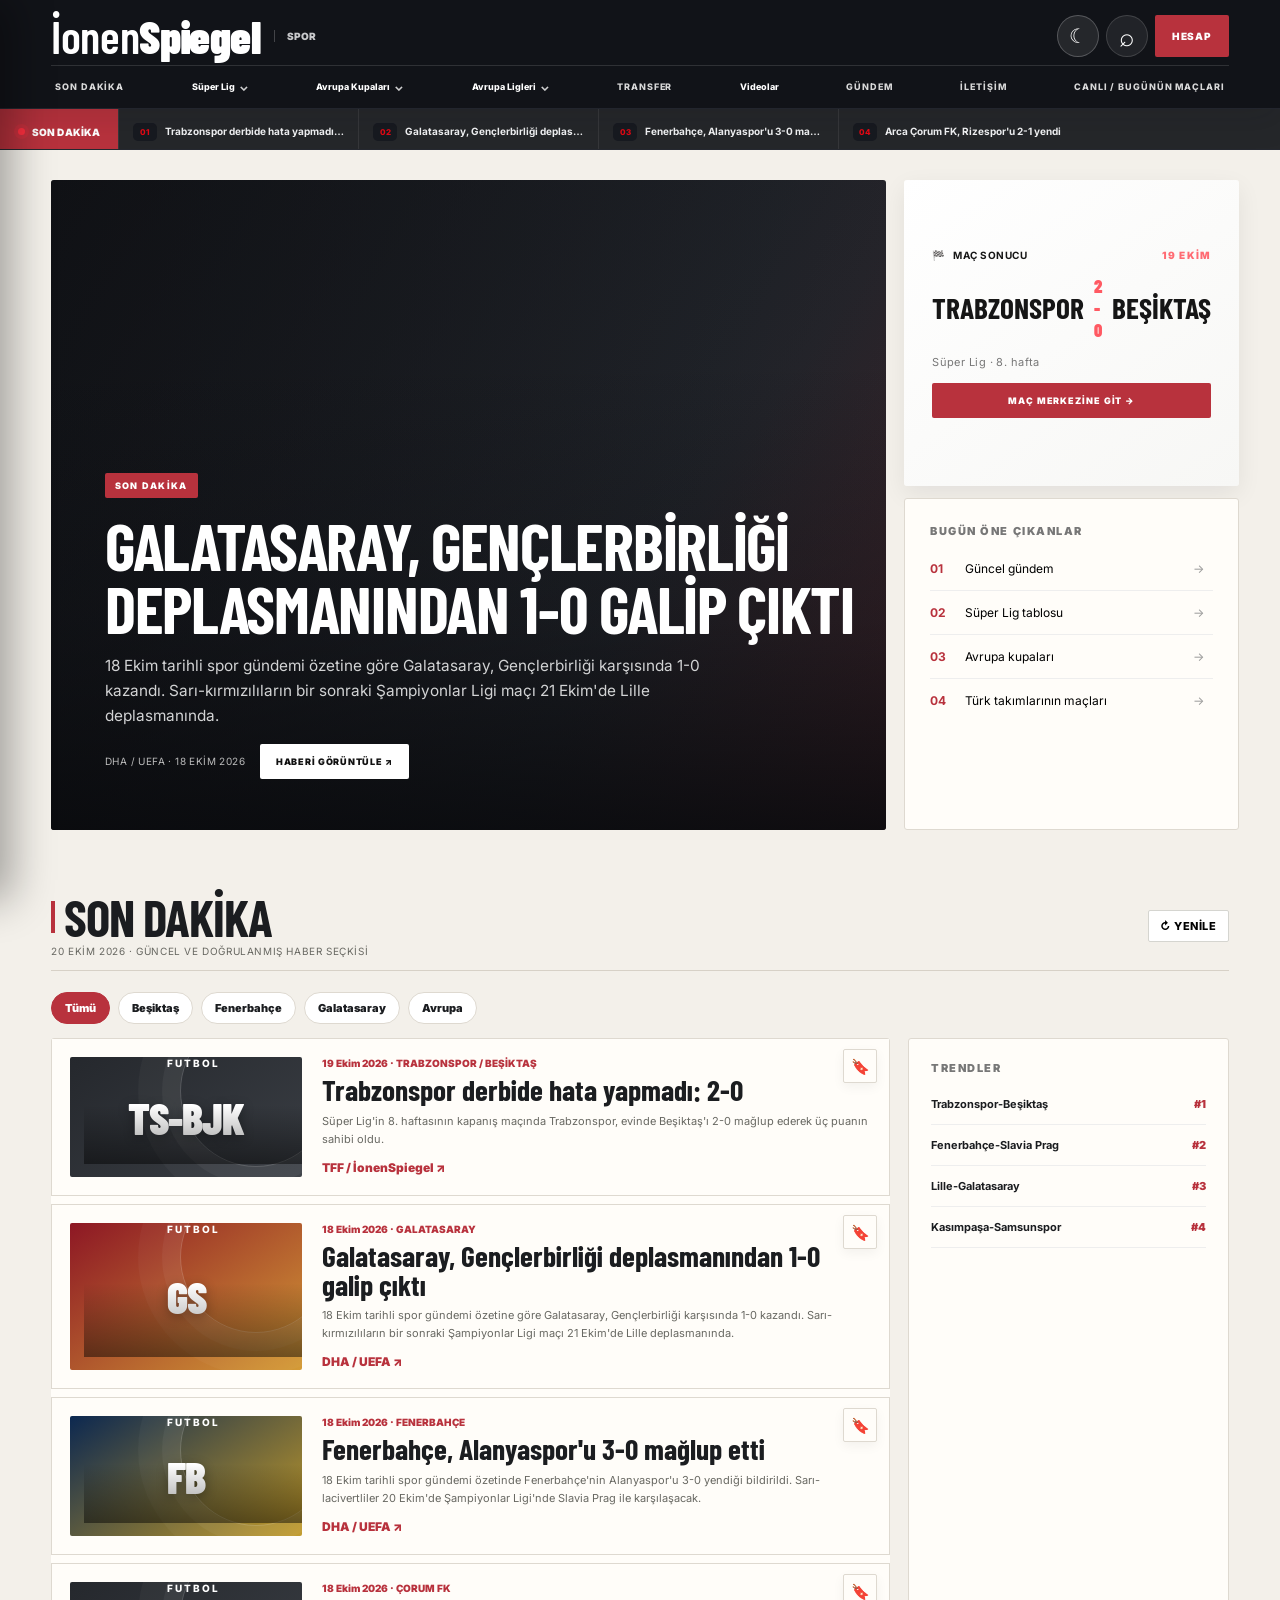
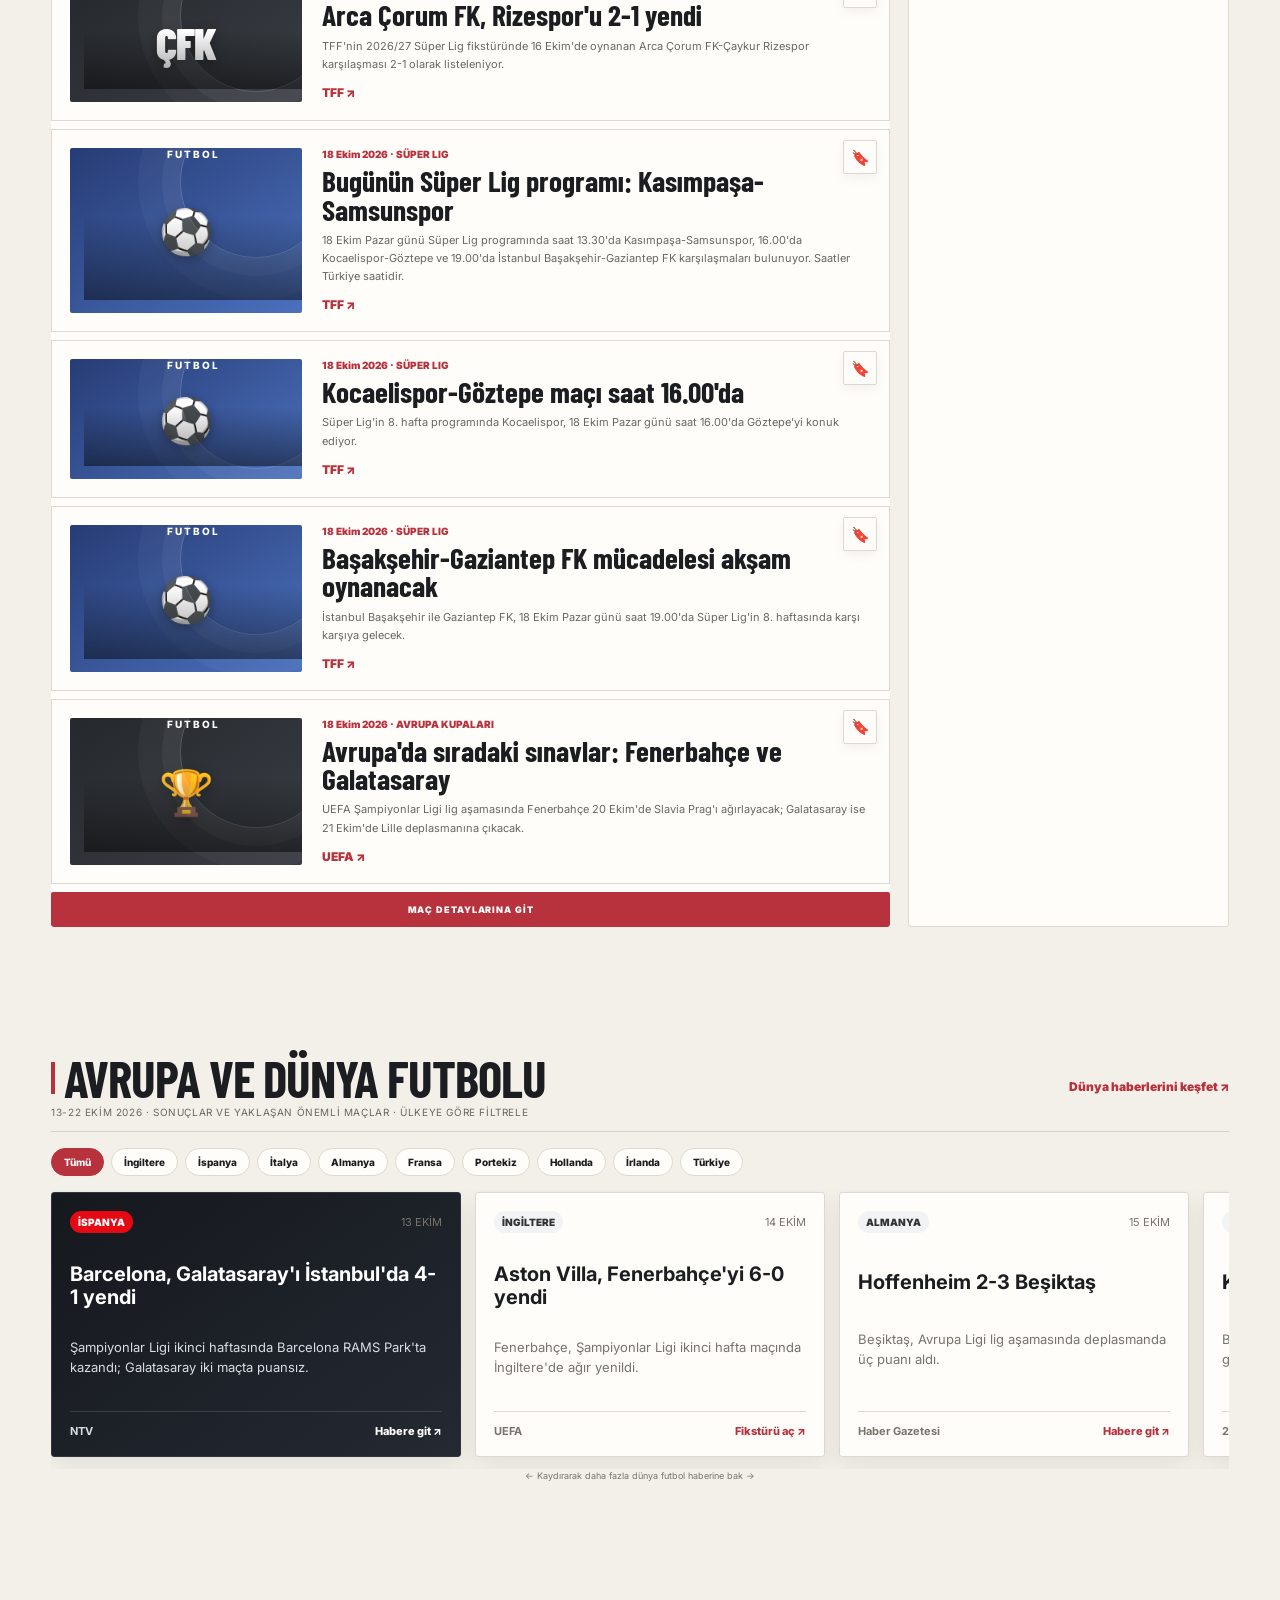
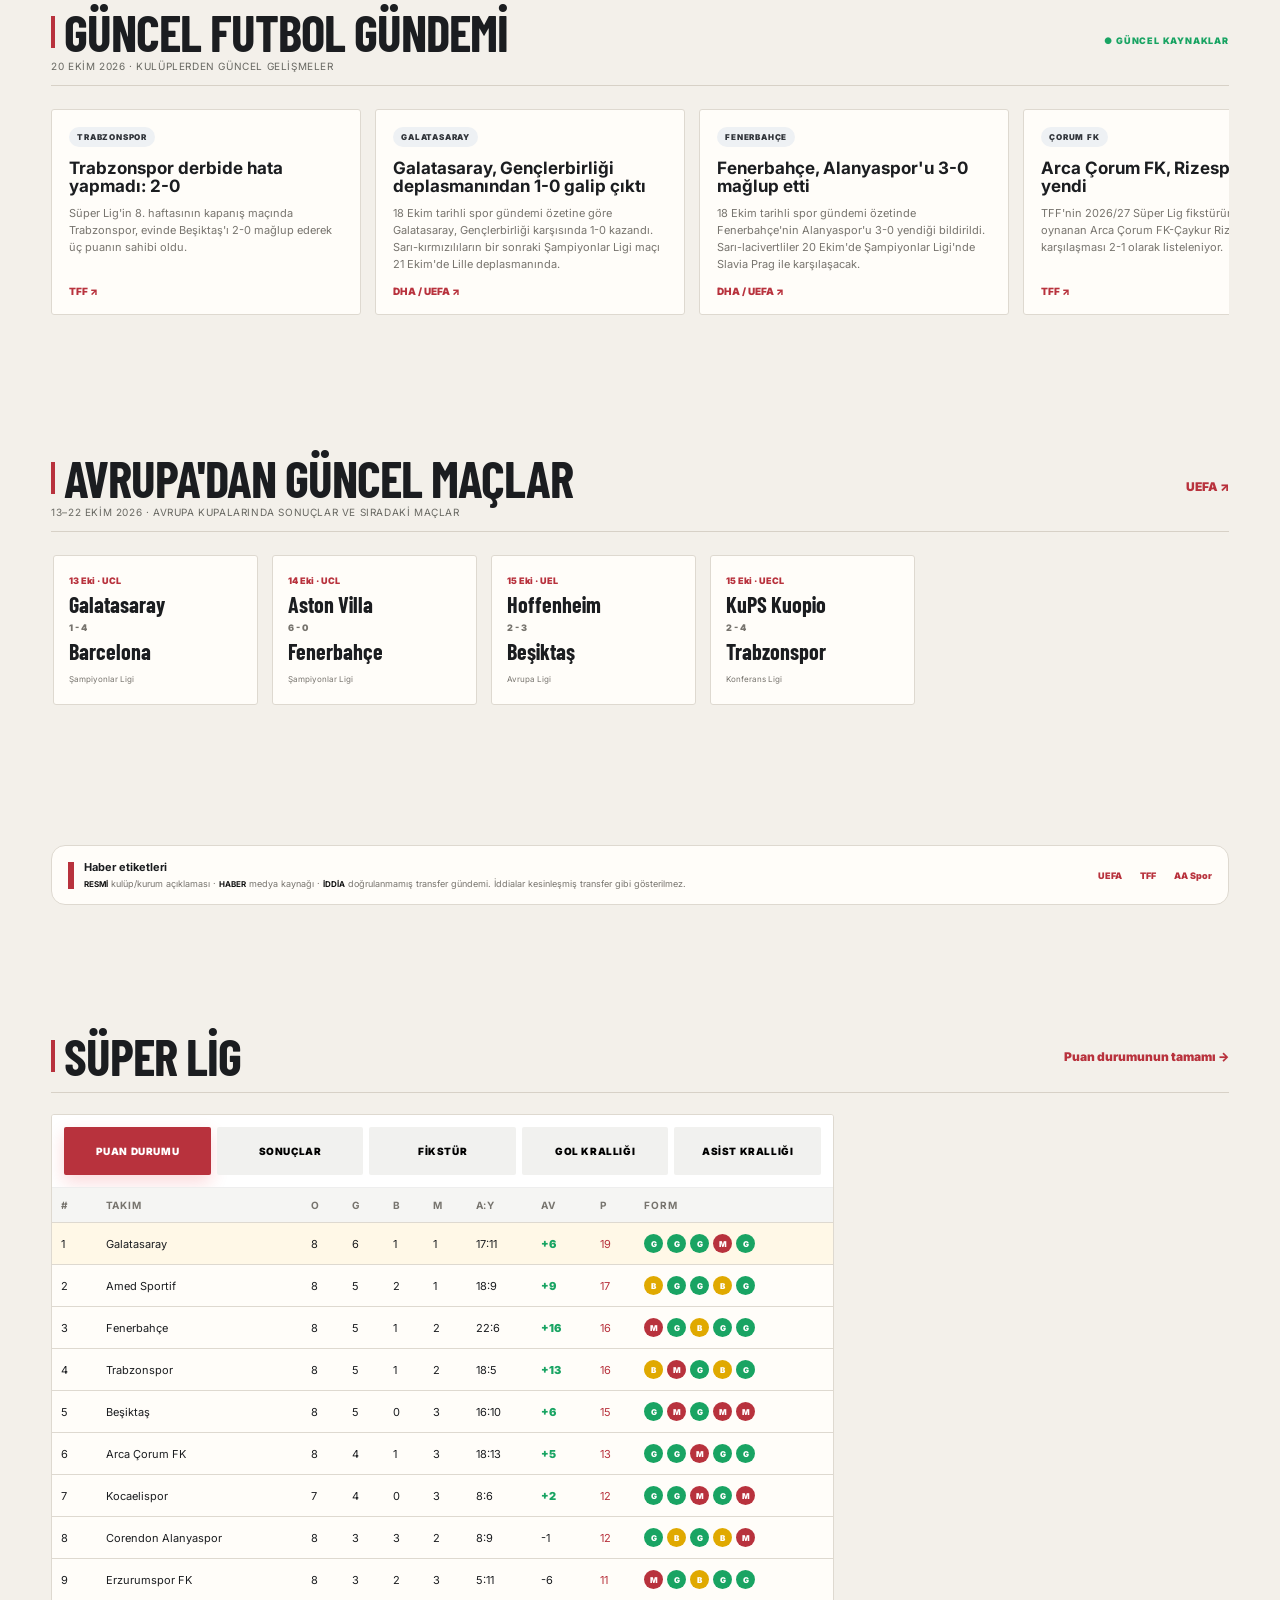
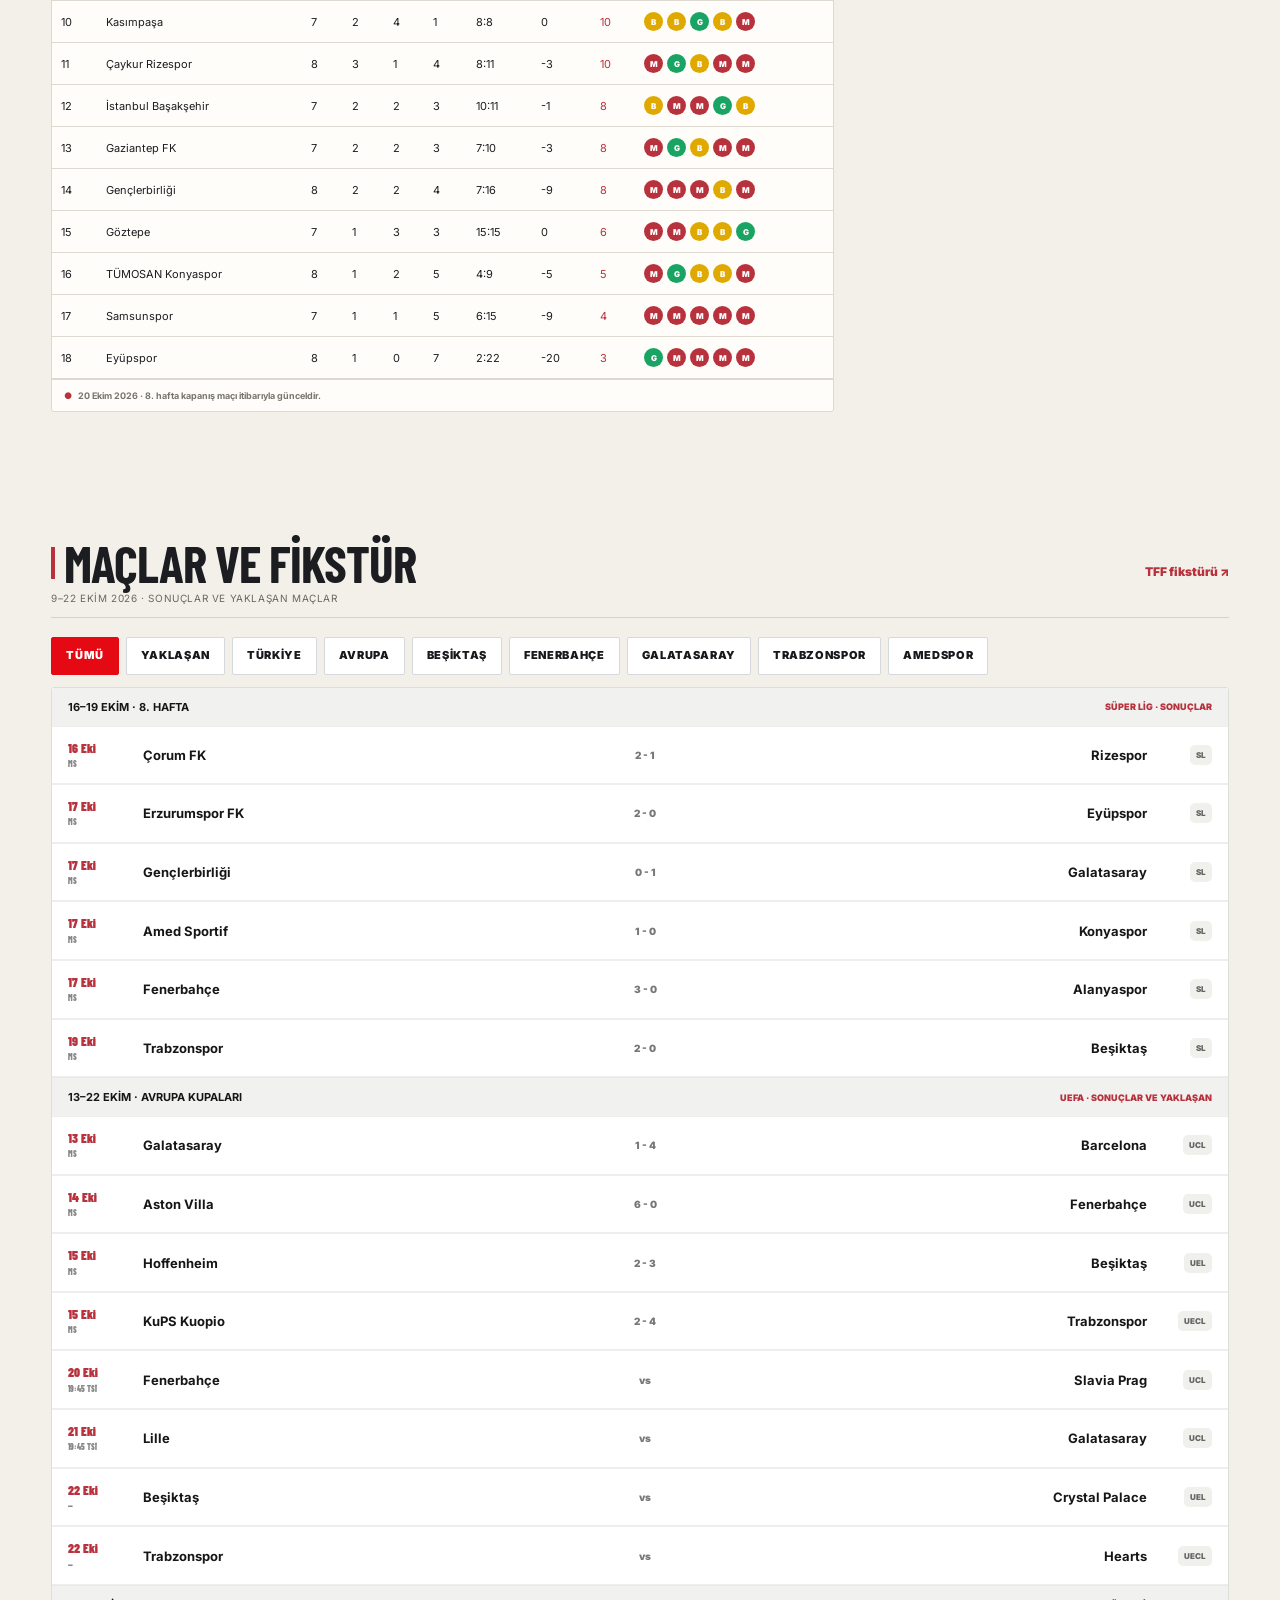
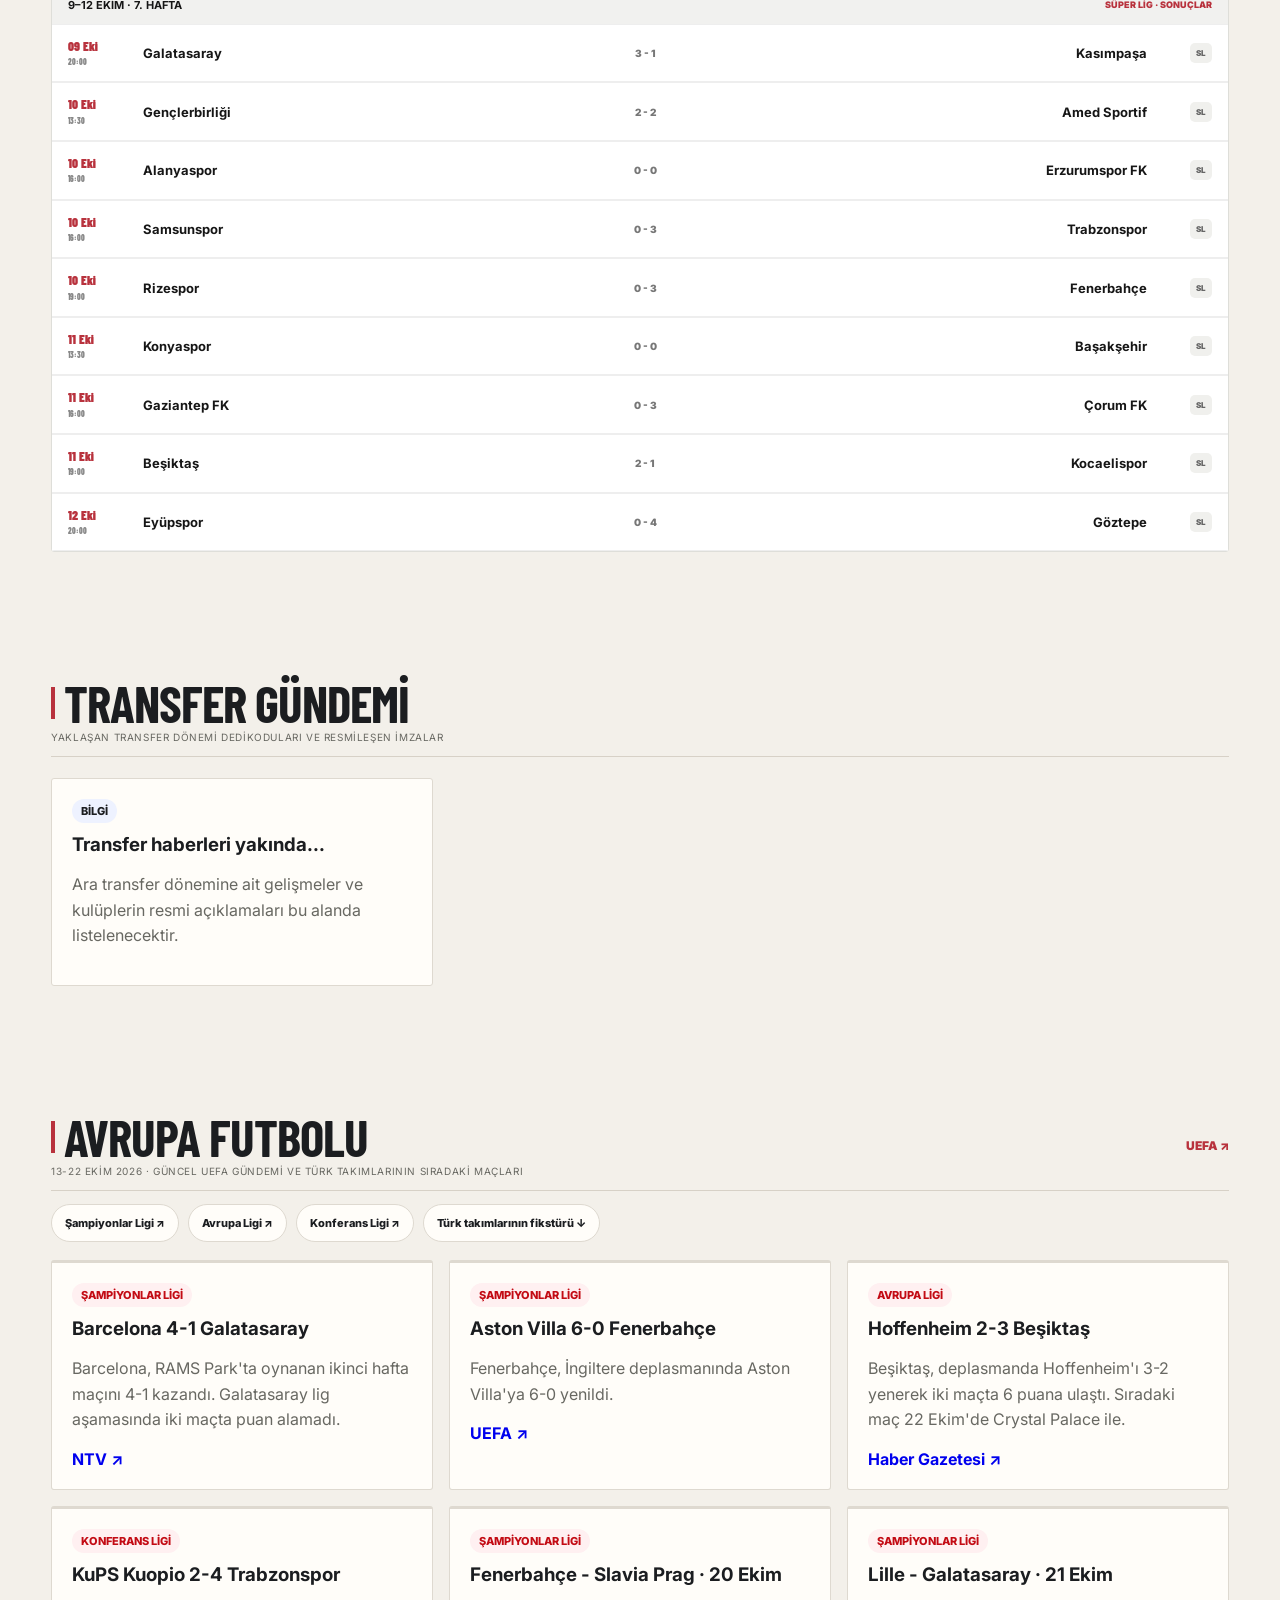
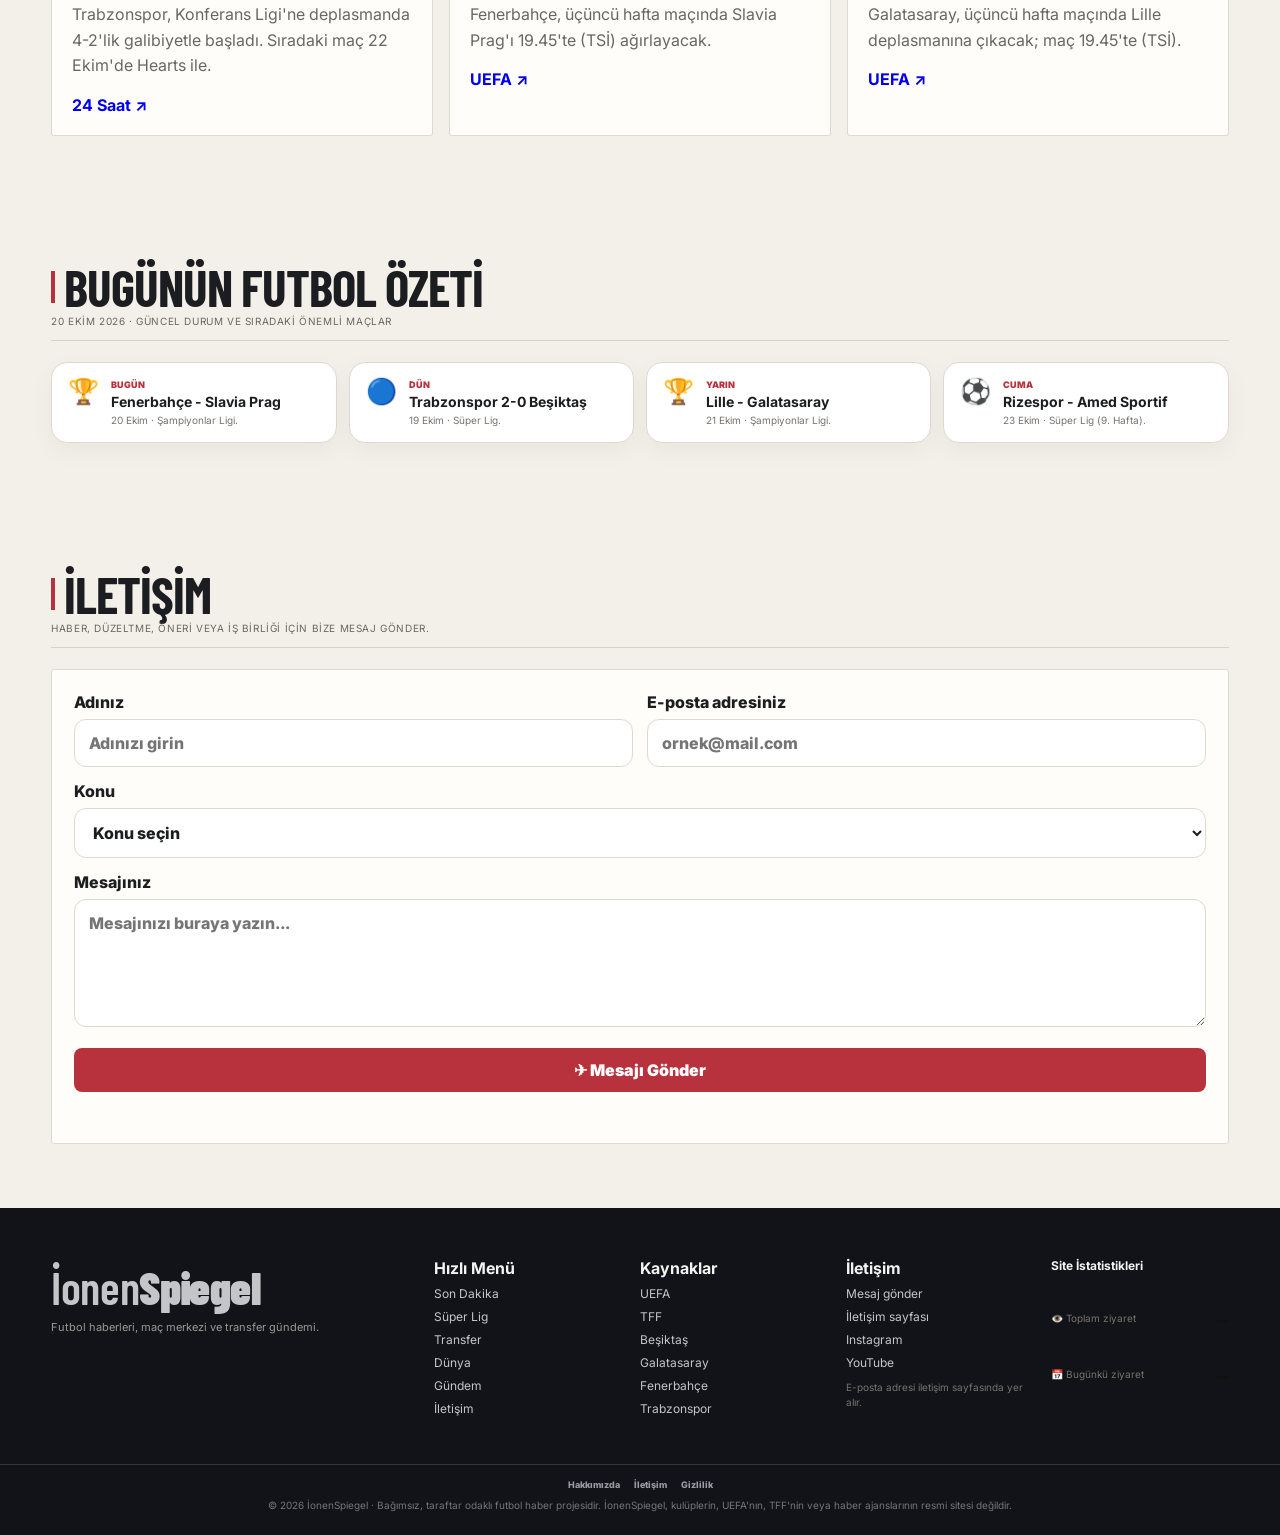
==== commit 671ebd26: "19 eylül v3" ====
--- a/index.html
+++ b/index.html
@@ -7,7 +7,7 @@
 <link rel="icon" href="icon-192.png" type="image/png">
 <link rel="apple-touch-icon" href="icon-192.png">
 <link rel="manifest" href="manifest.json">
-<title>İonenSpiegel | Güncel Futbol Haberleri • 18 Ekim 2026</title>
+<title>İonenSpiegel | Güncel Futbol Haberleri • 20 Ekim 2026</title>
 <meta name="description" content="İonenSpiegel - Son dakika futbol haberleri, transferler, puan durumları ve maç merkezi.">
 <meta property="og:title" content="İonenSpiegel | Futbol Haberleri">
 <meta property="og:description" content="Son dakika futbol haberleri, Şampiyonlar Ligi, Avrupa Ligi, transferler ve Süper Lig.">
@@ -130,7 +130,6 @@
     publytics('pageview');
 </script>
 
-
 <!-- Microsoft Clarity -->
 <script type="text/javascript">
     (function(c,l,a,r,i,t,y){
@@ -139,39 +138,6 @@
         y=l.getElementsByTagName(r)[0];y.parentNode.insertBefore(t,y);
     })(window, document, "clarity", "script", "ykfsmk1244");
 </script>
-
-
-<style id="v79-national-team-dark">
-.national-section{background:linear-gradient(180deg,#fff 0,#f7f7f5 100%);border-top:1px solid #e8e8e3;border-bottom:1px solid #e8e8e3}
-.national-hero{display:grid;grid-template-columns:70px minmax(0,1.2fr) minmax(280px,.8fr);gap:18px;align-items:center;padding:20px;border-radius:16px;background:linear-gradient(135deg,#11151b,#242b34);color:#fff;box-shadow:0 14px 35px #0002;margin-bottom:14px}
-.national-badge{width:58px;height:58px;border-radius:50%;display:grid;place-items:center;background:#e50914;font-size:30px;border:2px solid #fff3}
-.national-kicker{font-size:9px;font-weight:900;color:#ffb0b4;letter-spacing:1px}.national-hero h3{font-family:'Barlow Condensed';font-size:30px;margin:3px 0}.national-hero p{margin:0;color:#c8cbd0;font-size:11px;line-height:1.55}.national-next{border-left:1px solid #ffffff22;padding-left:18px}.national-next small{display:block;color:#ffb0b4;font-size:8px;font-weight:900}.national-next strong{display:block;font-family:'Barlow Condensed';font-size:20px;margin:5px 0}.national-next strong i{font-style:normal;color:#ff5962}.national-next span{font-size:9px;color:#c8cbd0}
-.national-tabs{display:flex;gap:7px;overflow-x:auto;padding:2px 0 12px}.national-tab{border:1px solid #d7d7d2;background:#fff;border-radius:999px;padding:9px 15px;font-size:10px;font-weight:900;cursor:pointer;white-space:nowrap}.national-tab.active{background:var(--red);border-color:var(--red);color:#fff}.national-panel{display:none}.national-panel.show{display:block}.national-table-card{overflow:hidden}.national-table-card table{min-width:600px}.national-turkey{background:#fff2f3}.national-note{font-size:10px;color:#777;margin:10px 14px 14px}.national-fixtures-grid{display:grid;grid-template-columns:repeat(3,1fr);gap:10px}.national-match{position:relative;padding:15px;border:1px solid var(--line);border-radius:13px;background:#fff;display:flex;flex-direction:column;gap:6px;box-shadow:0 6px 18px #1014190a}.national-match.next{border-color:#e50914;box-shadow:0 8px 22px #e5091420}.national-match>span{font-size:9px;font-weight:900;color:var(--red)}.national-match strong{font-family:'Barlow Condensed';font-size:20px}.national-match strong i{font-style:normal;color:#999;font-size:12px}.national-match small{font-size:9px;color:#777}.national-match b{position:absolute;right:10px;top:10px;font-size:7px;color:#999}.national-news-grid{display:grid;grid-template-columns:repeat(3,1fr);gap:10px}.national-news-grid .content-card{height:100%}
-.dark-theme .national-section{background:linear-gradient(180deg,#0b0d10 0%,#111419 100%);border-top-color:#252a31;border-bottom-color:#252a31;color:#f3f5f7}
-.dark-theme .national-section .section-head h2{color:#f3f5f7}
-.dark-theme .national-section .section-subtitle{color:#9299a3}
-.dark-theme .national-tab{background:#15181d;color:#eef1f4;border-color:#303640;box-shadow:none}
-.dark-theme .national-tab:hover{background:#1c2128;border-color:#e50914}
-.dark-theme .national-tab.active{background:#e50914;color:#fff;border-color:#e50914}
-.dark-theme .national-table-card{background:#15181d;border-color:#292e36;box-shadow:0 10px 28px #0004}
-.dark-theme .national-table-card table{color:#f3f5f7}
-.dark-theme .national-table-card th{background:#111419;color:#f3f5f7;border-color:#292e36}
-.dark-theme .national-table-card td{background:#15181d;color:#eef1f4;border-color:#292e36}
-.dark-theme .national-table-card tr{border-color:#292e36}
-.dark-theme .national-turkey td{background:#24171a;color:#fff;border-color:#3a2529}
-.dark-theme .national-note{color:#858c96}
-.dark-theme .national-match{background:#15181d;border-color:#292e36;color:#f3f5f7;box-shadow:0 8px 22px #0004}
-.dark-theme .national-match.next{border-color:#e50914;box-shadow:0 8px 22px #e5091425}
-.dark-theme .national-match small,.dark-theme .national-match b{color:#9299a3}
-.dark-theme .national-next span{color:#b7bdc6}
-.dark-theme .national-next{border-color:#ffffff18}
-.dark-theme .national-news-grid .content-card{background:#15181d;border-color:#292e36;color:#f3f5f7}
-.dark-theme .national-news-grid .content-card p{color:#aeb5bf}
-.dark-theme .national-news-grid .tag.news{background:#35161a;color:#ff7b82}
-
-@media(max-width:820px){.national-hero{grid-template-columns:50px 1fr;gap:12px;padding:15px}.national-badge{width:48px;height:48px;font-size:25px}.national-hero h3{font-size:25px}.national-next{grid-column:1/-1;border-left:0;border-top:1px solid #ffffff22;padding:12px 0 0}.national-fixtures-grid,.national-news-grid{grid-template-columns:1fr 1fr}.national-match strong{font-size:17px}}
-@media(max-width:520px){.national-fixtures-grid,.national-news-grid{grid-template-columns:1fr}.national-hero{grid-template-columns:45px 1fr}.national-hero h3{font-size:22px}}
-</style>
 
 <style id="v78-fixture-team-refresh">.upcoming-fixture-day .fixture-day-head{background:#fff7f7}.upcoming-match{background:#fff}.upcoming-match time{font-size:13px;line-height:1.1}.upcoming-match time small{font-size:8px;color:#888}.upcoming-match .fixture-vs{color:var(--red);font-weight:900}@media(max-width:520px){.upcoming-match time{font-size:11px}}</style>
 <link rel="stylesheet" href="v85-modern.css?v=86.2"></head>
@@ -187,7 +153,6 @@
       <details class="nav-dropdown"><summary data-scrollspy="superlig">Süper Lig <span aria-hidden="true">⌄</span></summary><div class="nav-dropdown-panel">
         <a href="#puan" data-nav-tab="standings">Puan Durumu</a><a href="#puan" data-nav-tab="fixtures">Fikstür</a><a href="#puan" data-nav-tab="results">Sonuçlar</a><a href="#puan" data-nav-tab="goals">Gol Krallığı</a><a href="#puan" data-nav-tab="assists">Asist Krallığı</a>
       </div></details>
-      <a href="#milli-takim" data-scrollspy="milli-takim">Millî Takım</a>
       <details class="nav-dropdown"><summary data-scrollspy="avrupa-kupalari">Avrupa Kupaları <span aria-hidden="true">⌄</span></summary><div class="nav-dropdown-panel">
         <a href="#avrupa-kupalari">Şampiyonlar Ligi</a><a href="#avrupa-kupalari">Avrupa Ligi</a><a href="#avrupa-kupalari">Konferans Ligi</a><a href="#maclar" data-fixture-filter-nav="avrupa">Türk Takımlarının Maçları</a>
       </div></details>
@@ -205,14 +170,15 @@
   </div>
 </header>
 
-<nav class="nav-mobile-strip" aria-label="Bölüm kısayolları"><a href="#sondakika" data-scrollspy="sondakika">Son Dakika</a><a href="#superlig" data-scrollspy="superlig">Süper Lig</a><a href="#milli-takim" data-scrollspy="milli-takim">Millî Takım</a><a href="#avrupa-kupalari" data-scrollspy="avrupa-kupalari">Avrupa Kupaları</a><a href="#dunya" data-scrollspy="dunya">Avrupa Ligleri</a><a href="#transfer" data-scrollspy="transfer">Transfer</a><button type="button" data-nav-video>Videolar</button><a href="#gundem" data-scrollspy="gundem">Gündem</a><a href="#iletisim" data-scrollspy="iletisim">İletişim</a><a href="#maclar" data-scrollspy="maclar">Canlı / Bugünün Maçları <span class="nav-live-dot" hidden aria-label="Bugün maç var"></span></a></nav>
+<nav class="nav-mobile-strip" aria-label="Bölüm kısayolları"><a href="#sondakika" data-scrollspy="sondakika">Son Dakika</a><a href="#superlig" data-scrollspy="superlig">Süper Lig</a><a href="#avrupa-kupalari" data-scrollspy="avrupa-kupalari">Avrupa Kupaları</a><a href="#dunya" data-scrollspy="dunya">Avrupa Ligleri</a><a href="#transfer" data-scrollspy="transfer">Transfer</a><button type="button" data-nav-video>Videolar</button><a href="#gundem" data-scrollspy="gundem">Gündem</a><a href="#iletisim" data-scrollspy="iletisim">İletişim</a><a href="#maclar" data-scrollspy="maclar">Canlı / Bugünün Maçları <span class="nav-live-dot" hidden aria-label="Bugün maç var"></span></a></nav>
 
 <div class="breaking" id="sondakika">
   <div class="breaking-label"><span class="live-dot"></span> SON DAKİKA</div>
-  <div class="breaking-scroll" id="breakingScroll" aria-label="Son dakika haberleri"><a href="#gundem"><span>01</span><b>Galatasaray, Gençlerbirliği deplasmanından 1-0 galip çıktı</b></a>
-  <a href="#gundem"><span>02</span><b>Fenerbahçe, Alanyaspor&#x27;u 3-0 mağlup etti</b></a>
-  <a href="#gundem"><span>03</span><b>Arca Çorum FK, Rizespor&#x27;u 2-1 yendi</b></a>
-  <a href="#gundem"><span>04</span><b>Bugünün Süper Lig programı: Kasımpaşa-Samsunspor</b></a>
+  <div class="breaking-scroll" id="breakingScroll" aria-label="Son dakika haberleri">
+  <a href="#gundem"><span>01</span><b>Trabzonspor derbide hata yapmadı: 2-0</b></a>
+  <a href="#gundem"><span>02</span><b>Galatasaray, Gençlerbirliği deplasmanından 1-0 galip çıktı</b></a>
+  <a href="#gundem"><span>03</span><b>Fenerbahçe, Alanyaspor&#x27;u 3-0 mağlup etti</b></a>
+  <a href="#gundem"><span>04</span><b>Arca Çorum FK, Rizespor&#x27;u 2-1 yendi</b></a>
 </div>
 </div>
 
@@ -227,7 +193,7 @@
   <div class="accordion"><a href="#avrupa-kupalari">Şampiyonlar Ligi</a><a href="#avrupa-kupalari">Avrupa Ligi</a><a href="#avrupa-kupalari">Konferans Ligi</a><a href="#maclar" data-fixture-filter-nav="avrupa">Türk Takımlarının Maçları</a></div>
   <button class="drawer-link accordion-btn">🌍 Avrupa Ligleri <span>⌄</span></button>
   <div class="accordion"><a href="#dunya" data-world-filter-nav="İNGİLTERE">Premier League</a><a href="#dunya" data-world-filter-nav="İSPANYA">LaLiga</a><a href="#dunya" data-world-filter-nav="İTALYA">Serie A</a><a href="#dunya" data-world-filter-nav="ALMANYA">Bundesliga</a><a href="#dunya" data-world-filter-nav="FRANSA">Ligue 1</a></div>
-  <a class="drawer-link" href="#milli-takim">🇹🇷 Millî Takım</a><a class="drawer-link" href="#transfer">🔄 Transfer</a><button class="drawer-link" type="button" data-nav-video>▶ Videolar</button><a class="drawer-link" href="#gundem">📰 Gündem</a><a class="drawer-link" href="#iletisim">✉ İletişim</a><button class="drawer-link" type="button" id="navAccountMenu">👤 Hesap</button>
+  <a class="drawer-link" href="#transfer">🔄 Transfer</a><button class="drawer-link" type="button" data-nav-video>▶ Videolar</button><a class="drawer-link" href="#gundem">📰 Gündem</a><a class="drawer-link" href="#iletisim">✉ İletişim</a><button class="drawer-link" type="button" id="navAccountMenu">👤 Hesap</button>
   <button class="drawer-link nav-next-toggle" type="button" id="navNextToggle" aria-expanded="false" aria-controls="navNextMatches"><span>Sonraki maçlar <b class="nav-match-count">9 maç</b></span><span class="nav-next-arrow" aria-hidden="true">⌄</span></button><div class="accordion nav-drawer-fixtures-list" id="navNextMatches"></div>
   <div class="drawer-social"><a href="https://www.instagram.com/benim_llhg/" target="_blank" rel="noopener noreferrer">Instagram</a><a href="https://youtube.com/@ionicmirror" target="_blank" rel="noopener noreferrer">YouTube</a></div>
 </aside>
@@ -235,27 +201,24 @@
 <main id="anasayfa">
 <div class="container">
   
-
   <section class="hero-news" id="haberler">
     <div class="hero-media" id="heroMedia">
       <div class="hero-overlay"></div>
       <div class="hero-copy">
         <span class="category red">SON DAKİKA</span>
-        
-        <h1 id="heroTitle">Galatasaray, Gençlerbirliği deplasmanından 1-0 galip çıktı</h1>
-        <p id="heroText">18 Ekim tarihli spor gündemi özetine göre Galatasaray, Gençlerbirliği karşısında 1-0 kazandı. Sarı-kırmızılıların bir sonraki Şampiyonlar Ligi maçı 21 Ekim&#x27;de Lille deplasmanında.</p>
-        <div class="hero-meta"><span id="heroSource">DHA / UEFA · 18 Ekim 2026</span><button class="ghost-btn" id="heroRead" type="button" onclick="window.open('https://www.dha.com.tr/yerel-haberler/istanbul/18-ekim-pazar-dha-spor-gundemi-2964913','_blank','noopener')">Haberi görüntüle ↗</button></div>
+        <h1 id="heroTitle">Trabzonspor derbide hata yapmadı: 2-0</h1>
+        <p id="heroText">Süper Lig'in 8. haftasının kapanış maçında Trabzonspor, evinde Beşiktaş'ı 2-0 mağlup etti. Bordo-mavililer puanını 16'ya yükseltirken, Beşiktaş 15 puanda kaldı.</p>
+        <div class="hero-meta"><span id="heroSource">TFF / İonenSpiegel · 19 Ekim 2026</span><button class="ghost-btn" id="heroRead" type="button" onclick="window.open('https://www.tff.org/Default.aspx?pageID=198','_blank','noopener')">Haberi görüntüle ↗</button></div>
       </div>
-      
     </div>
     <aside class="hero-side">
-      <div class="home-fixture-card derby-card"><div class="home-fixture-kicker"><span>🏁</span><b>YARININ MAÇI</b><span>19 EKİM</span></div><div class="home-fixture-teams"><strong>TRABZONSPOR</strong><em>20:00</em><strong>BEŞİKTAŞ</strong></div><div class="home-fixture-meta">Süper Lig · 8. hafta</div><a href="#maclar" class="wide-btn">Maç merkezine git →</a></div>
-      <div class="quick-panel"><div class="panel-title">BUGÜN ÖNE ÇIKANLAR</div><button data-scroll="#transfer"><b>01</b> Güncel gündem <span>→</span></button><button data-scroll="#puan"><b>02</b> Süper Lig tablosu <span>→</span></button><button data-scroll="#avrupa-kupalari"><b>03</b> Avrupa kupaları <span>→</span></button><button data-scroll="#maclar"><b>04</b> Türk takımlarının maçları <span>→</span></button></div>
+      <div class="home-fixture-card derby-card"><div class="home-fixture-kicker"><span>🏁</span><b>MAÇ SONUCU</b><span>19 EKİM</span></div><div class="home-fixture-teams"><strong>TRABZONSPOR</strong><em>2 - 0</em><strong>BEŞİKTAŞ</strong></div><div class="home-fixture-meta">Süper Lig · 8. hafta</div><a href="#maclar" class="wide-btn">Maç merkezine git →</a></div>
+      <div class="quick-panel"><div class="panel-title">BUGÜN ÖNE ÇIKANLAR</div><button data-scroll="#gundem"><b>01</b> Güncel gündem <span>→</span></button><button data-scroll="#puan"><b>02</b> Süper Lig tablosu <span>→</span></button><button data-scroll="#avrupa-kupalari"><b>03</b> Avrupa kupaları <span>→</span></button><button data-scroll="#maclar"><b>04</b> Türk takımlarının maçları <span>→</span></button></div>
     </aside>
   </section>
 
   <section class="section latest-section">
-    <div class="section-head"><div><h2><span class="red-line"></span> Son Dakika</h2><p class="section-subtitle" id="newsStatus">18 Ekim 2026 · güncel ve doğrulanmış haber seçkisi</p></div><button class="filter-btn" id="refreshNews" type="button" aria-label="Haber akışını yenile">↻ Yenile</button></div>
+    <div class="section-head"><div><h2><span class="red-line"></span> Son Dakika</h2><p class="section-subtitle" id="newsStatus">20 Ekim 2026 · güncel ve doğrulanmış haber seçkisi</p></div><button class="filter-btn" id="refreshNews" type="button" aria-label="Haber akışını yenile">↻ Yenile</button></div>
     <div class="news-chips" id="newsChips" role="tablist" aria-label="Haber filtreleri">
       <button class="news-chip active" type="button" data-news-filter="all">Tümü</button>
       <button class="news-chip" type="button" data-news-filter="Beşiktaş">Beşiktaş</button>
@@ -264,13 +227,23 @@
       <button class="news-chip" type="button" data-news-filter="Avrupa">Avrupa</button>
     </div>
     <div class="latest-layout">
-      <div class="news-feed" id="newsFeed"><article class="news-row has-bookmark" data-news-id="superlig-galatasaray-genclerbirligi-2026-10-18" data-team="Galatasaray" data-search="Galatasaray, Gençlerbirliği deplasmanından 1-0 galip çıktı 18 Ekim tarihli spor gündemi özetine göre Galatasaray, Gençlerbirliği karşısında 1-0 kazandı. Sarı-kırmızılıların bir sonraki Şampiyonlar Ligi maçı 21 Ekim&#x27;de Lille deplasmanında."><button class="bookmark-btn" type="button" aria-label="Haberi kaydet" title="Sonra oku">🔖</button><a class="thumb news-thumb-badge" href="https://www.dha.com.tr/yerel-haberler/istanbul/18-ekim-pazar-dha-spor-gundemi-2964913" target="_blank" rel="noopener noreferrer" aria-label="Haberi kaynağında aç"><span>GS</span></a><div><div class="news-kicker">18 Ekim 2026 · GALATASARAY</div><h3>Galatasaray, Gençlerbirliği deplasmanından 1-0 galip çıktı</h3><p>18 Ekim tarihli spor gündemi özetine göre Galatasaray, Gençlerbirliği karşısında 1-0 kazandı. Sarı-kırmızılıların bir sonraki Şampiyonlar Ligi maçı 21 Ekim&#x27;de Lille deplasmanında.</p><a href="https://www.dha.com.tr/yerel-haberler/istanbul/18-ekim-pazar-dha-spor-gundemi-2964913" target="_blank" rel="noopener noreferrer">DHA / UEFA ↗</a></div></article>
+      <div class="news-feed" id="newsFeed">
+      <article class="news-row has-bookmark" data-news-id="superlig-trabzonspor-besiktas-2026-10-19" data-team="Trabzonspor / Beşiktaş" data-search="Trabzonspor derbide hata yapmadı 2-0 Beşiktaş">
+          <button class="bookmark-btn" type="button" aria-label="Haberi kaydet" title="Sonra oku">🔖</button>
+          <a class="thumb news-thumb-badge" href="https://www.tff.org/Default.aspx?pageID=198" target="_blank" rel="noopener noreferrer" aria-label="Haberi kaynağında aç"><span>TS-BJK</span></a>
+          <div>
+          <div class="news-kicker">19 Ekim 2026 · TRABZONSPOR / BEŞİKTAŞ</div>
+          <h3>Trabzonspor derbide hata yapmadı: 2-0</h3>
+          <p>Süper Lig'in 8. haftasının kapanış maçında Trabzonspor, evinde Beşiktaş'ı 2-0 mağlup ederek üç puanın sahibi oldu.</p>
+          <a href="https://www.tff.org/Default.aspx?pageID=198" target="_blank" rel="noopener noreferrer">TFF / İonenSpiegel ↗</a>
+          </div>
+      </article>
+      <article class="news-row has-bookmark" data-news-id="superlig-galatasaray-genclerbirligi-2026-10-18" data-team="Galatasaray" data-search="Galatasaray, Gençlerbirliği deplasmanından 1-0 galip çıktı 18 Ekim tarihli spor gündemi özetine göre Galatasaray, Gençlerbirliği karşısında 1-0 kazandı. Sarı-kırmızılıların bir sonraki Şampiyonlar Ligi maçı 21 Ekim&#x27;de Lille deplasmanında."><button class="bookmark-btn" type="button" aria-label="Haberi kaydet" title="Sonra oku">🔖</button><a class="thumb news-thumb-badge" href="https://www.dha.com.tr/yerel-haberler/istanbul/18-ekim-pazar-dha-spor-gundemi-2964913" target="_blank" rel="noopener noreferrer" aria-label="Haberi kaynağında aç"><span>GS</span></a><div><div class="news-kicker">18 Ekim 2026 · GALATASARAY</div><h3>Galatasaray, Gençlerbirliği deplasmanından 1-0 galip çıktı</h3><p>18 Ekim tarihli spor gündemi özetine göre Galatasaray, Gençlerbirliği karşısında 1-0 kazandı. Sarı-kırmızılıların bir sonraki Şampiyonlar Ligi maçı 21 Ekim&#x27;de Lille deplasmanında.</p><a href="https://www.dha.com.tr/yerel-haberler/istanbul/18-ekim-pazar-dha-spor-gundemi-2964913" target="_blank" rel="noopener noreferrer">DHA / UEFA ↗</a></div></article>
 <article class="news-row has-bookmark" data-news-id="superlig-fenerbahce-alanyaspor-2026-10-18" data-team="Fenerbahçe" data-search="Fenerbahçe, Alanyaspor&#x27;u 3-0 mağlup etti 18 Ekim tarihli spor gündemi özetinde Fenerbahçe&#x27;nin Alanyaspor&#x27;u 3-0 yendiği bildirildi. Sarı-lacivertliler 20 Ekim&#x27;de Şampiyonlar Ligi&#x27;nde Slavia Prag ile karşılaşacak."><button class="bookmark-btn" type="button" aria-label="Haberi kaydet" title="Sonra oku">🔖</button><a class="thumb news-thumb-badge" href="https://www.dha.com.tr/yerel-haberler/istanbul/18-ekim-pazar-dha-spor-gundemi-2964913" target="_blank" rel="noopener noreferrer" aria-label="Haberi kaynağında aç"><span>FB</span></a><div><div class="news-kicker">18 Ekim 2026 · FENERBAHÇE</div><h3>Fenerbahçe, Alanyaspor&#x27;u 3-0 mağlup etti</h3><p>18 Ekim tarihli spor gündemi özetinde Fenerbahçe&#x27;nin Alanyaspor&#x27;u 3-0 yendiği bildirildi. Sarı-lacivertliler 20 Ekim&#x27;de Şampiyonlar Ligi&#x27;nde Slavia Prag ile karşılaşacak.</p><a href="https://www.dha.com.tr/yerel-haberler/istanbul/18-ekim-pazar-dha-spor-gundemi-2964913" target="_blank" rel="noopener noreferrer">DHA / UEFA ↗</a></div></article>
 <article class="news-row has-bookmark" data-news-id="superlig-corum-rizespor-2026-10-18" data-team="Çorum FK" data-search="Arca Çorum FK, Rizespor&#x27;u 2-1 yendi TFF&#x27;nin 2026/27 Süper Lig fikstüründe 16 Ekim&#x27;de oynanan Arca Çorum FK-Çaykur Rizespor karşılaşması 2-1 olarak listeleniyor."><button class="bookmark-btn" type="button" aria-label="Haberi kaydet" title="Sonra oku">🔖</button><a class="thumb news-thumb-badge" href="https://www.tff.org/Default.aspx?macId=283763&amp;pageId=198" target="_blank" rel="noopener noreferrer" aria-label="Haberi kaynağında aç"><span>ÇFK</span></a><div><div class="news-kicker">18 Ekim 2026 · ÇORUM FK</div><h3>Arca Çorum FK, Rizespor&#x27;u 2-1 yendi</h3><p>TFF&#x27;nin 2026/27 Süper Lig fikstüründe 16 Ekim&#x27;de oynanan Arca Çorum FK-Çaykur Rizespor karşılaşması 2-1 olarak listeleniyor.</p><a href="https://www.tff.org/Default.aspx?macId=283763&amp;pageId=198" target="_blank" rel="noopener noreferrer">TFF ↗</a></div></article>
 <article class="news-row has-bookmark" data-news-id="superlig-kasimpasa-samsunspor-2026-10-18" data-team="Süper Lig" data-search="Bugünün Süper Lig programı: Kasımpaşa-Samsunspor 18 Ekim Pazar günü Süper Lig programında saat 13.30&#x27;da Kasımpaşa-Samsunspor, 16.00&#x27;da Kocaelispor-Göztepe ve 19.00&#x27;da İstanbul Başakşehir-Gaziantep FK karşılaşmaları bulunuyor. Saatler Türkiye saatidir."><button class="bookmark-btn" type="button" aria-label="Haberi kaydet" title="Sonra oku">🔖</button><a class="thumb news-thumb-badge" href="https://www.tff.org/Default.aspx?macId=283763&amp;pageId=198" target="_blank" rel="noopener noreferrer" aria-label="Haberi kaynağında aç"><span>⚽</span></a><div><div class="news-kicker">18 Ekim 2026 · SÜPER LIG</div><h3>Bugünün Süper Lig programı: Kasımpaşa-Samsunspor</h3><p>18 Ekim Pazar günü Süper Lig programında saat 13.30&#x27;da Kasımpaşa-Samsunspor, 16.00&#x27;da Kocaelispor-Göztepe ve 19.00&#x27;da İstanbul Başakşehir-Gaziantep FK karşılaşmaları bulunuyor. Saatler Türkiye saatidir.</p><a href="https://www.tff.org/Default.aspx?macId=283763&amp;pageId=198" target="_blank" rel="noopener noreferrer">TFF ↗</a></div></article>
 <article class="news-row has-bookmark" data-news-id="superlig-kocaelispor-goztepe-2026-10-18" data-team="Süper Lig" data-search="Kocaelispor-Göztepe maçı saat 16.00&#x27;da Süper Lig&#x27;in 8. hafta programında Kocaelispor, 18 Ekim Pazar günü saat 16.00&#x27;da Göztepe&#x27;yi konuk ediyor."><button class="bookmark-btn" type="button" aria-label="Haberi kaydet" title="Sonra oku">🔖</button><a class="thumb news-thumb-badge" href="https://www.tff.org/Default.aspx?macId=283763&amp;pageId=198" target="_blank" rel="noopener noreferrer" aria-label="Haberi kaynağında aç"><span>⚽</span></a><div><div class="news-kicker">18 Ekim 2026 · SÜPER LIG</div><h3>Kocaelispor-Göztepe maçı saat 16.00&#x27;da</h3><p>Süper Lig&#x27;in 8. hafta programında Kocaelispor, 18 Ekim Pazar günü saat 16.00&#x27;da Göztepe&#x27;yi konuk ediyor.</p><a href="https://www.tff.org/Default.aspx?macId=283763&amp;pageId=198" target="_blank" rel="noopener noreferrer">TFF ↗</a></div></article>
 <article class="news-row has-bookmark" data-news-id="superlig-basaksehir-gaziantep-2026-10-18" data-team="Süper Lig" data-search="Başakşehir-Gaziantep FK mücadelesi akşam oynanacak İstanbul Başakşehir ile Gaziantep FK, 18 Ekim Pazar günü saat 19.00&#x27;da Süper Lig&#x27;in 8. haftasında karşı karşıya gelecek."><button class="bookmark-btn" type="button" aria-label="Haberi kaydet" title="Sonra oku">🔖</button><a class="thumb news-thumb-badge" href="https://www.tff.org/Default.aspx?macId=283763&amp;pageId=198" target="_blank" rel="noopener noreferrer" aria-label="Haberi kaynağında aç"><span>⚽</span></a><div><div class="news-kicker">18 Ekim 2026 · SÜPER LIG</div><h3>Başakşehir-Gaziantep FK mücadelesi akşam oynanacak</h3><p>İstanbul Başakşehir ile Gaziantep FK, 18 Ekim Pazar günü saat 19.00&#x27;da Süper Lig&#x27;in 8. haftasında karşı karşıya gelecek.</p><a href="https://www.tff.org/Default.aspx?macId=283763&amp;pageId=198" target="_blank" rel="noopener noreferrer">TFF ↗</a></div></article>
-<article class="news-row has-bookmark" data-news-id="superlig-trabzonspor-besiktas-2026-10-18" data-team="Trabzonspor / Beşiktaş" data-search="Trabzonspor-Beşiktaş derbisi yarın Trabzonspor ile Beşiktaş, Süper Lig&#x27;in 8. haftasında 19 Ekim Pazartesi günü saat 20.00&#x27;de karşılaşacak. Maç TFF&#x27;nin fikstüründe yer alıyor."><button class="bookmark-btn" type="button" aria-label="Haberi kaydet" title="Sonra oku">🔖</button><a class="thumb news-thumb-badge" href="https://www.tff.org/Default.aspx?macId=283763&amp;pageId=198" target="_blank" rel="noopener noreferrer" aria-label="Haberi kaynağında aç"><span>⚽</span></a><div><div class="news-kicker">18 Ekim 2026 · TRABZONSPOR / BEŞIKTAŞ</div><h3>Trabzonspor-Beşiktaş derbisi yarın</h3><p>Trabzonspor ile Beşiktaş, Süper Lig&#x27;in 8. haftasında 19 Ekim Pazartesi günü saat 20.00&#x27;de karşılaşacak. Maç TFF&#x27;nin fikstüründe yer alıyor.</p><a href="https://www.tff.org/Default.aspx?macId=283763&amp;pageId=198" target="_blank" rel="noopener noreferrer">TFF ↗</a></div></article>
 <article class="news-row has-bookmark" data-news-id="ucl-fenerbahce-slavia-lille-galatasaray-2026-10-18" data-team="Avrupa Kupaları" data-search="Avrupa&#x27;da sıradaki sınavlar: Fenerbahçe ve Galatasaray UEFA Şampiyonlar Ligi lig aşamasında Fenerbahçe 20 Ekim&#x27;de Slavia Prag&#x27;ı ağırlayacak; Galatasaray ise 21 Ekim&#x27;de Lille deplasmanına çıkacak."><button class="bookmark-btn" type="button" aria-label="Haberi kaydet" title="Sonra oku">🔖</button><a class="thumb news-thumb-badge" href="https://www.uefa.com/uefachampionsleague/news/02a8-2174c9e9019d-f909a77bd77a-1000--2026-27-champions-league-all-the-league-phase-fixtures-a/" target="_blank" rel="noopener noreferrer" aria-label="Haberi kaynağında aç"><span>🏆</span></a><div><div class="news-kicker">18 Ekim 2026 · AVRUPA KUPALARI</div><h3>Avrupa&#x27;da sıradaki sınavlar: Fenerbahçe ve Galatasaray</h3><p>UEFA Şampiyonlar Ligi lig aşamasında Fenerbahçe 20 Ekim&#x27;de Slavia Prag&#x27;ı ağırlayacak; Galatasaray ise 21 Ekim&#x27;de Lille deplasmanına çıkacak.</p><a href="https://www.uefa.com/uefachampionsleague/news/02a8-2174c9e9019d-f909a77bd77a-1000--2026-27-champions-league-all-the-league-phase-fixtures-a/" target="_blank" rel="noopener noreferrer">UEFA ↗</a></div></article>
 <a href="#maclar" class="wide-btn">Maç detaylarına git</a></div>
         <div class="widget"><div class="widget-title">TRENDLER</div><ol class="trend-list"><li><b>Trabzonspor-Beşiktaş</b><span>#1</span></li><li><b>Fenerbahçe-Slavia Prag</b><span>#2</span></li><li><b>Lille-Galatasaray</b><span>#3</span></li><li><b>Kasımpaşa-Samsunspor</b><span>#4</span></li></ol></div>
@@ -290,7 +263,7 @@
       <article class="world-card"><div class="world-card-top"><span class="world-tag">İNGİLTERE</span><span>14 EKİM</span></div><h3>Aston Villa, Fenerbahçe&#x27;yi 6-0 yendi</h3><p>Fenerbahçe, Şampiyonlar Ligi ikinci hafta maçında İngiltere&#x27;de ağır yenildi.</p><div class="world-card-bottom"><b>UEFA</b><a href="https://www.uefa.com/uefachampionsleague/clubs/52692--fenerbahce/matches/" target="_blank" rel="noopener noreferrer">Fikstürü aç ↗</a></div></article>
       <article class="world-card"><div class="world-card-top"><span class="world-tag">ALMANYA</span><span>15 EKİM</span></div><h3>Hoffenheim 2-3 Beşiktaş</h3><p>Beşiktaş, Avrupa Ligi lig aşamasında deplasmanda üç puanı aldı.</p><div class="world-card-bottom"><b>Haber Gazetesi</b><a href="https://www.habergazetesi.com.tr/hoffenheim-besiktas-mac-sonucu-2-3-golleri-kim-atti-mac-ozeti-ve-onemli-anlar" target="_blank" rel="noopener noreferrer">Habere git ↗</a></div></article>
       <article class="world-card"><div class="world-card-top"><span class="world-tag">FİNLANDİYA</span><span>15 EKİM</span></div><h3>KuPS Kuopio 2-4 Trabzonspor</h3><p>Bordo-mavililer Konferans Ligi&#x27;ne deplasmanda galibiyetle başladı.</p><div class="world-card-bottom"><b>24 Saat</b><a href="https://www.24saatgazetesi.com/trabzonspor-konferans-liginde-kups-kuopioyu-4-2-maglup-etti" target="_blank" rel="noopener noreferrer">Habere git ↗</a></div></article>
-      <article class="world-card"><div class="world-card-top"><span class="world-tag">TÜRKİYE</span><span>18 EKİM</span></div><h3>Süper Lig&#x27;de 8. hafta sürüyor</h3><p>Galatasaray 19 puanla lider; Amedspor 17, Fenerbahçe 16, Beşiktaş 15 puanda. Hafta 19 Ekim&#x27;de Trabzonspor-Beşiktaş ile bitecek.</p><div class="world-card-bottom"><b>Duhuliye</b><a href="https://www.duhuliye.com/futbol/super-ligde-gunun-sonuclari-besiktasin-zirve-yarisinda-son-durum-75986" target="_blank" rel="noopener noreferrer">Habere git ↗</a></div></article>
+      <article class="world-card"><div class="world-card-top"><span class="world-tag">TÜRKİYE</span><span>20 EKİM</span></div><h3>Süper Lig&#x27;de 8. hafta tamamlandı</h3><p>Galatasaray 19 puanla lider; Trabzonspor derbide kazanarak 16 puanla 4. sıraya tırmandı, Beşiktaş 15 puanda kaldı.</p><div class="world-card-bottom"><b>TFF</b><a href="https://www.tff.org/Default.aspx?pageID=198" target="_blank" rel="noopener noreferrer">Habere git ↗</a></div></article>
     </div>
     <div class="horizontal-hint">← Kaydırarak daha fazla dünya futbol haberine bak →</div>
   </section>
@@ -298,10 +271,12 @@
   
 <section class="section current-world" id="gundem">
   <div class="section-head">
-    <div><h2><span class="red-line"></span> Güncel Futbol Gündemi</h2><p class="section-subtitle">18 Ekim 2026 · millî takım ve kulüplerden güncel gelişmeler</p></div>
+    <div><h2><span class="red-line"></span> Güncel Futbol Gündemi</h2><p class="section-subtitle">20 Ekim 2026 · kulüplerden güncel gelişmeler</p></div>
     <span class="live-source-note">● Güncel kaynaklar</span>
   </div>
-  <div class="news-ticker-track" aria-label="Güncel futbol gündemi"><article class="ticker-card"><span class="ticker-tag">GALATASARAY</span><b>Galatasaray, Gençlerbirliği deplasmanından 1-0 galip çıktı</b><p>18 Ekim tarihli spor gündemi özetine göre Galatasaray, Gençlerbirliği karşısında 1-0 kazandı. Sarı-kırmızılıların bir sonraki Şampiyonlar Ligi maçı 21 Ekim&#x27;de Lille deplasmanında.</p><a href="https://www.dha.com.tr/yerel-haberler/istanbul/18-ekim-pazar-dha-spor-gundemi-2964913" target="_blank" rel="noopener noreferrer">DHA / UEFA ↗</a></article><article class="ticker-card"><span class="ticker-tag">FENERBAHÇE</span><b>Fenerbahçe, Alanyaspor&#x27;u 3-0 mağlup etti</b><p>18 Ekim tarihli spor gündemi özetinde Fenerbahçe&#x27;nin Alanyaspor&#x27;u 3-0 yendiği bildirildi. Sarı-lacivertliler 20 Ekim&#x27;de Şampiyonlar Ligi&#x27;nde Slavia Prag ile karşılaşacak.</p><a href="https://www.dha.com.tr/yerel-haberler/istanbul/18-ekim-pazar-dha-spor-gundemi-2964913" target="_blank" rel="noopener noreferrer">DHA / UEFA ↗</a></article><article class="ticker-card"><span class="ticker-tag">ÇORUM FK</span><b>Arca Çorum FK, Rizespor&#x27;u 2-1 yendi</b><p>TFF&#x27;nin 2026/27 Süper Lig fikstüründe 16 Ekim&#x27;de oynanan Arca Çorum FK-Çaykur Rizespor karşılaşması 2-1 olarak listeleniyor.</p><a href="https://www.tff.org/Default.aspx?macId=283763&amp;pageId=198" target="_blank" rel="noopener noreferrer">TFF ↗</a></article><article class="ticker-card"><span class="ticker-tag">SÜPER LIG</span><b>Bugünün Süper Lig programı: Kasımpaşa-Samsunspor</b><p>18 Ekim Pazar günü Süper Lig programında saat 13.30&#x27;da Kasımpaşa-Samsunspor, 16.00&#x27;da Kocaelispor-Göztepe ve 19.00&#x27;da İstanbul Başakşehir-Gaziantep FK karşılaşmaları bulunuyor. Saatler Türkiye saatidir.</p><a href="https://www.tff.org/Default.aspx?macId=283763&amp;pageId=198" target="_blank" rel="noopener noreferrer">TFF ↗</a></article>
+  <div class="news-ticker-track" aria-label="Güncel futbol gündemi">
+  <article class="ticker-card"><span class="ticker-tag">TRABZONSPOR</span><b>Trabzonspor derbide hata yapmadı: 2-0</b><p>Süper Lig'in 8. haftasının kapanış maçında Trabzonspor, evinde Beşiktaş'ı 2-0 mağlup ederek üç puanın sahibi oldu.</p><a href="https://www.tff.org/Default.aspx?pageID=198" target="_blank" rel="noopener noreferrer">TFF ↗</a></article>
+  <article class="ticker-card"><span class="ticker-tag">GALATASARAY</span><b>Galatasaray, Gençlerbirliği deplasmanından 1-0 galip çıktı</b><p>18 Ekim tarihli spor gündemi özetine göre Galatasaray, Gençlerbirliği karşısında 1-0 kazandı. Sarı-kırmızılıların bir sonraki Şampiyonlar Ligi maçı 21 Ekim&#x27;de Lille deplasmanında.</p><a href="https://www.dha.com.tr/yerel-haberler/istanbul/18-ekim-pazar-dha-spor-gundemi-2964913" target="_blank" rel="noopener noreferrer">DHA / UEFA ↗</a></article><article class="ticker-card"><span class="ticker-tag">FENERBAHÇE</span><b>Fenerbahçe, Alanyaspor&#x27;u 3-0 mağlup etti</b><p>18 Ekim tarihli spor gündemi özetinde Fenerbahçe&#x27;nin Alanyaspor&#x27;u 3-0 yendiği bildirildi. Sarı-lacivertliler 20 Ekim&#x27;de Şampiyonlar Ligi&#x27;nde Slavia Prag ile karşılaşacak.</p><a href="https://www.dha.com.tr/yerel-haberler/istanbul/18-ekim-pazar-dha-spor-gundemi-2964913" target="_blank" rel="noopener noreferrer">DHA / UEFA ↗</a></article><article class="ticker-card"><span class="ticker-tag">ÇORUM FK</span><b>Arca Çorum FK, Rizespor&#x27;u 2-1 yendi</b><p>TFF&#x27;nin 2026/27 Süper Lig fikstüründe 16 Ekim&#x27;de oynanan Arca Çorum FK-Çaykur Rizespor karşılaşması 2-1 olarak listeleniyor.</p><a href="https://www.tff.org/Default.aspx?macId=283763&amp;pageId=198" target="_blank" rel="noopener noreferrer">TFF ↗</a></article>
   </div>
 </section>
 
@@ -311,10 +286,10 @@
     <a class="text-link" href="https://www.uefa.com/" target="_blank" rel="noopener noreferrer">UEFA ↗</a>
   </div>
   <div class="euro-match-track">
-    <article class="euro-match-card"><span>13 Eki · UCL</span><strong>Galatasaray</strong><em>VS</em><strong>Barcelona</strong><small>Şampiyonlar Ligi</small></article>
-    <article class="euro-match-card"><span>14 Eki · UCL</span><strong>Aston Villa</strong><em>VS</em><strong>Fenerbahçe</strong><small>Şampiyonlar Ligi</small></article>
-    <article class="euro-match-card"><span>15 Eki · UEL</span><strong>Hoffenheim</strong><em>VS</em><strong>Beşiktaş</strong><small>Avrupa Ligi</small></article>
-    <article class="euro-match-card"><span>15 Eki · UECL</span><strong>KuPS Kuopio</strong><em>VS</em><strong>Trabzonspor</strong><small>Konferans Ligi</small></article>
+    <article class="euro-match-card"><span>13 Eki · UCL</span><strong>Galatasaray</strong><em>1 - 4</em><strong>Barcelona</strong><small>Şampiyonlar Ligi</small></article>
+    <article class="euro-match-card"><span>14 Eki · UCL</span><strong>Aston Villa</strong><em>6 - 0</em><strong>Fenerbahçe</strong><small>Şampiyonlar Ligi</small></article>
+    <article class="euro-match-card"><span>15 Eki · UEL</span><strong>Hoffenheim</strong><em>2 - 3</em><strong>Beşiktaş</strong><small>Avrupa Ligi</small></article>
+    <article class="euro-match-card"><span>15 Eki · UECL</span><strong>KuPS Kuopio</strong><em>2 - 4</em><strong>Trabzonspor</strong><small>Konferans Ligi</small></article>
   </div>
 </section>
 
@@ -343,68 +318,69 @@
             <table>
               <thead><tr><th>#</th><th>Takım</th><th>O</th><th>G</th><th>B</th><th>M</th><th>A:Y</th><th>AV</th><th>P</th><th>Form</th></tr></thead>
               <tbody>
-                <tr class="highlight"><td>1</td><td>Galatasaray</td><td>8</td><td>6</td><td>1</td><td>1</td><td>17:11</td><td class="positive">+6</td><td class="points">19</td><td><div class="form-dots"><i class="win">G</i><i class="win">G</i><i class="win">G</i><i class="loss">M</i><i class="win">G</i><i class="win">G</i></div></td></tr>
-                <tr><td>2</td><td>Amed Sportif</td><td>8</td><td>5</td><td>2</td><td>1</td><td>18:9</td><td class="positive">+9</td><td class="points">17</td><td><div class="form-dots"><i class="win">G</i><i class="draw">B</i><i class="win">G</i><i class="win">G</i><i class="draw">B</i><i class="win">G</i></div></td></tr>
-                <tr><td>3</td><td>Fenerbahçe</td><td>8</td><td>5</td><td>1</td><td>2</td><td>22:6</td><td class="positive">+16</td><td class="points">16</td><td><div class="form-dots"><i class="loss">M</i><i class="win">G</i><i class="draw">B</i><i class="win">G</i><i class="win">G</i><i class="win">G</i></div></td></tr>
-                <tr><td>4</td><td>Beşiktaş</td><td>7</td><td>5</td><td>0</td><td>2</td><td>16:8</td><td class="positive">+8</td><td class="points">15</td><td><div class="form-dots"><i class="win">G</i><i class="win">G</i><i class="loss">M</i><i class="win">G</i><i class="loss">M</i><i class="win">G</i></div></td></tr>
-                <tr><td>5</td><td>Trabzonspor</td><td>7</td><td>4</td><td>1</td><td>2</td><td>16:5</td><td class="positive">+11</td><td class="points">13</td><td><div class="form-dots"><i class="loss">M</i><i class="win">G</i><i class="draw">B</i><i class="loss">M</i><i class="win">G</i><i class="win">G</i></div></td></tr>
-                <tr><td>6</td><td>Arca Çorum FK</td><td>8</td><td>4</td><td>1</td><td>3</td><td>18:13</td><td class="positive">+5</td><td class="points">13</td><td><div class="form-dots"><i class="win">G</i><i class="loss">M</i><i class="loss">M</i><i class="loss">M</i><i class="win">G</i><i class="win">G</i></div></td></tr>
-                <tr><td>7</td><td>Kocaelispor</td><td>7</td><td>4</td><td>0</td><td>3</td><td>8:6</td><td class="positive">+2</td><td class="points">12</td><td><div class="form-dots"><i class="win">G</i><i class="win">G</i><i class="win">G</i><i class="loss">M</i><i class="win">G</i><i class="loss">M</i></div></td></tr>
-                <tr><td>8</td><td>Corendon Alanyaspor</td><td>8</td><td>3</td><td>3</td><td>2</td><td>8:9</td><td class="negative">-1</td><td class="points">12</td><td><div class="form-dots"><i class="loss">M</i><i class="win">G</i><i class="draw">B</i><i class="win">G</i><i class="draw">B</i><i class="loss">M</i></div></td></tr>
-                <tr><td>9</td><td>Erzurumspor FK</td><td>8</td><td>3</td><td>2</td><td>3</td><td>5:11</td><td class="negative">-6</td><td class="points">11</td><td><div class="form-dots"><i class="draw">B</i><i class="loss">M</i><i class="loss">M</i><i class="win">G</i><i class="draw">B</i><i class="win">G</i></div></td></tr>
-                <tr><td>10</td><td>Kasımpaşa</td><td>7</td><td>2</td><td>4</td><td>1</td><td>8:8</td><td>0</td><td class="points">10</td><td><div class="form-dots"><i class="win">G</i><i class="draw">B</i><i class="draw">B</i><i class="win">G</i><i class="draw">B</i><i class="loss">M</i></div></td></tr>
-                <tr><td>11</td><td>Çaykur Rizespor</td><td>8</td><td>3</td><td>1</td><td>4</td><td>8:11</td><td class="negative">-3</td><td class="points">10</td><td><div class="form-dots"><i class="win">G</i><i class="loss">M</i><i class="win">G</i><i class="draw">B</i><i class="loss">M</i><i class="loss">M</i></div></td></tr>
-                <tr><td>12</td><td>İstanbul Başakşehir</td><td>7</td><td>2</td><td>2</td><td>3</td><td>10:11</td><td class="negative">-1</td><td class="points">8</td><td><div class="form-dots"><i class="draw">B</i><i class="loss">M</i><i class="win">G</i><i class="loss">M</i><i class="win">G</i><i class="draw">B</i></div></td></tr>
-                <tr><td>13</td><td>Gaziantep FK</td><td>7</td><td>2</td><td>2</td><td>3</td><td>7:10</td><td class="negative">-3</td><td class="points">8</td><td><div class="form-dots"><i class="draw">B</i><i class="win">G</i><i class="draw">B</i><i class="loss">M</i><i class="loss">M</i><i class="loss">M</i></div></td></tr>
-                <tr><td>14</td><td>Gençlerbirliği</td><td>8</td><td>2</td><td>2</td><td>4</td><td>7:16</td><td class="negative">-9</td><td class="points">8</td><td><div class="form-dots"><i class="draw">B</i><i class="win">G</i><i class="loss">M</i><i class="loss">M</i><i class="draw">B</i><i class="loss">M</i></div></td></tr>
-                <tr><td>15</td><td>Göztepe</td><td>7</td><td>1</td><td>3</td><td>3</td><td>15:15</td><td>0</td><td class="points">6</td><td><div class="form-dots"><i class="draw">B</i><i class="loss">M</i><i class="loss">M</i><i class="loss">M</i><i class="draw">B</i><i class="win">G</i></div></td></tr>
-                <tr><td>16</td><td>TÜMOSAN Konyaspor</td><td>8</td><td>1</td><td>2</td><td>5</td><td>4:9</td><td class="negative">-5</td><td class="points">5</td><td><div class="form-dots"><i class="win">G</i><i class="loss">M</i><i class="loss">M</i><i class="draw">B</i><i class="draw">B</i><i class="loss">M</i></div></td></tr>
-                <tr><td>17</td><td>Samsunspor</td><td>7</td><td>1</td><td>1</td><td>5</td><td>6:15</td><td class="negative">-9</td><td class="points">4</td><td><div class="form-dots"><i class="draw">B</i><i class="loss">M</i><i class="win">G</i><i class="loss">M</i><i class="loss">M</i><i class="loss">M</i></div></td></tr>
-                <tr><td>18</td><td>Eyüpspor</td><td>8</td><td>1</td><td>0</td><td>7</td><td>2:22</td><td class="negative">-20</td><td class="points">3</td><td><div class="form-dots"><i class="loss">M</i><i class="loss">M</i><i class="loss">M</i><i class="loss">M</i><i class="loss">M</i><i class="loss">M</i></div></td></tr>
+                <tr class="highlight"><td>1</td><td>Galatasaray</td><td>8</td><td>6</td><td>1</td><td>1</td><td>17:11</td><td class="positive">+6</td><td class="points">19</td><td><div class="form-dots"><i class="win">G</i><i class="win">G</i><i class="win">G</i><i class="loss">M</i><i class="win">G</i></div></td></tr>
+                <tr><td>2</td><td>Amed Sportif</td><td>8</td><td>5</td><td>2</td><td>1</td><td>18:9</td><td class="positive">+9</td><td class="points">17</td><td><div class="form-dots"><i class="draw">B</i><i class="win">G</i><i class="win">G</i><i class="draw">B</i><i class="win">G</i></div></td></tr>
+                <tr><td>3</td><td>Fenerbahçe</td><td>8</td><td>5</td><td>1</td><td>2</td><td>22:6</td><td class="positive">+16</td><td class="points">16</td><td><div class="form-dots"><i class="loss">M</i><i class="win">G</i><i class="draw">B</i><i class="win">G</i><i class="win">G</i></div></td></tr>
+                <tr><td>4</td><td>Trabzonspor</td><td>8</td><td>5</td><td>1</td><td>2</td><td>18:5</td><td class="positive">+13</td><td class="points">16</td><td><div class="form-dots"><i class="draw">B</i><i class="loss">M</i><i class="win">G</i><i class="draw">B</i><i class="win">G</i></div></td></tr>
+                <tr><td>5</td><td>Beşiktaş</td><td>8</td><td>5</td><td>0</td><td>3</td><td>16:10</td><td class="positive">+6</td><td class="points">15</td><td><div class="form-dots"><i class="win">G</i><i class="loss">M</i><i class="win">G</i><i class="loss">M</i><i class="loss">M</i></div></td></tr>
+                <tr><td>6</td><td>Arca Çorum FK</td><td>8</td><td>4</td><td>1</td><td>3</td><td>18:13</td><td class="positive">+5</td><td class="points">13</td><td><div class="form-dots"><i class="win">G</i><i class="win">G</i><i class="loss">M</i><i class="win">G</i><i class="win">G</i></div></td></tr>
+                <tr><td>7</td><td>Kocaelispor</td><td>7</td><td>4</td><td>0</td><td>3</td><td>8:6</td><td class="positive">+2</td><td class="points">12</td><td><div class="form-dots"><i class="win">G</i><i class="win">G</i><i class="loss">M</i><i class="win">G</i><i class="loss">M</i></div></td></tr>
+                <tr><td>8</td><td>Corendon Alanyaspor</td><td>8</td><td>3</td><td>3</td><td>2</td><td>8:9</td><td class="negative">-1</td><td class="points">12</td><td><div class="form-dots"><i class="win">G</i><i class="draw">B</i><i class="win">G</i><i class="draw">B</i><i class="loss">M</i></div></td></tr>
+                <tr><td>9</td><td>Erzurumspor FK</td><td>8</td><td>3</td><td>2</td><td>3</td><td>5:11</td><td class="negative">-6</td><td class="points">11</td><td><div class="form-dots"><i class="loss">M</i><i class="win">G</i><i class="draw">B</i><i class="win">G</i><i class="win">G</i></div></td></tr>
+                <tr><td>10</td><td>Kasımpaşa</td><td>7</td><td>2</td><td>4</td><td>1</td><td>8:8</td><td>0</td><td class="points">10</td><td><div class="form-dots"><i class="draw">B</i><i class="draw">B</i><i class="win">G</i><i class="draw">B</i><i class="loss">M</i></div></td></tr>
+                <tr><td>11</td><td>Çaykur Rizespor</td><td>8</td><td>3</td><td>1</td><td>4</td><td>8:11</td><td class="negative">-3</td><td class="points">10</td><td><div class="form-dots"><i class="loss">M</i><i class="win">G</i><i class="draw">B</i><i class="loss">M</i><i class="loss">M</i></div></td></tr>
+                <tr><td>12</td><td>İstanbul Başakşehir</td><td>7</td><td>2</td><td>2</td><td>3</td><td>10:11</td><td class="negative">-1</td><td class="points">8</td><td><div class="form-dots"><i class="draw">B</i><i class="loss">M</i><i class="loss">M</i><i class="win">G</i><i class="draw">B</i></div></td></tr>
+                <tr><td>13</td><td>Gaziantep FK</td><td>7</td><td>2</td><td>2</td><td>3</td><td>7:10</td><td class="negative">-3</td><td class="points">8</td><td><div class="form-dots"><i class="loss">M</i><i class="win">G</i><i class="draw">B</i><i class="loss">M</i><i class="loss">M</i></div></td></tr>
+                <tr><td>14</td><td>Gençlerbirliği</td><td>8</td><td>2</td><td>2</td><td>4</td><td>7:16</td><td class="negative">-9</td><td class="points">8</td><td><div class="form-dots"><i class="loss">M</i><i class="loss">M</i><i class="loss">M</i><i class="draw">B</i><i class="loss">M</i></div></td></tr>
+                <tr><td>15</td><td>Göztepe</td><td>7</td><td>1</td><td>3</td><td>3</td><td>15:15</td><td>0</td><td class="points">6</td><td><div class="form-dots"><i class="loss">M</i><i class="loss">M</i><i class="draw">B</i><i class="draw">B</i><i class="win">G</i></div></td></tr>
+                <tr><td>16</td><td>TÜMOSAN Konyaspor</td><td>8</td><td>1</td><td>2</td><td>5</td><td>4:9</td><td class="negative">-5</td><td class="points">5</td><td><div class="form-dots"><i class="loss">M</i><i class="win">G</i><i class="draw">B</i><i class="draw">B</i><i class="loss">M</i></div></td></tr>
+                <tr><td>17</td><td>Samsunspor</td><td>7</td><td>1</td><td>1</td><td>5</td><td>6:15</td><td class="negative">-9</td><td class="points">4</td><td><div class="form-dots"><i class="loss">M</i><i class="loss">M</i><i class="loss">M</i><i class="loss">M</i><i class="loss">M</i></div></td></tr>
+                <tr><td>18</td><td>Eyüpspor</td><td>8</td><td>1</td><td>0</td><td>7</td><td>2:22</td><td class="negative">-20</td><td class="points">3</td><td><div class="form-dots"><i class="win">G</i><i class="loss">M</i><i class="loss">M</i><i class="loss">M</i><i class="loss">M</i></div></td></tr>
               </tbody>
             </table>
           </div>
-          <div class="standings-note"><span>●</span> 17 Ekim 2026 · 8. hafta maçlarının bir bölümünün ardından puan durumu güncel. 18-19 Ekim'de kalan 4 maç oynanacak; Beşiktaş ve Trabzonspor'un birer maçı eksik.</div>
+          <div class="standings-note"><span>●</span> 20 Ekim 2026 · 8. hafta kapanış maçı itibarıyla günceldir.</div>
         </div>
 
         <div id="resultsPanel" class="hidden-panel">
-          <div class="result-item featured-result"><span>Fenerbahçe</span><strong>3 - 0</strong><span>Corendon Alanyaspor</span></div>
-          <div class="result-item"><span>Gençlerbirliği</span><strong>0 - 1</strong><span>Galatasaray</span></div>
-          <div class="result-item"><span>Amed Sportif</span><strong>1 - 0</strong><span>TÜMOSAN Konyaspor</span></div>
-          <div class="result-item"><span>Erzurumspor FK</span><strong>2 - 0</strong><span>Eyüpspor</span></div>
-          <div class="result-item"><span>Arca Çorum FK</span><strong>2 - 1</strong><span>Çaykur Rizespor</span></div>
-          <div class="result-item"><span>Eyüpspor</span><strong>0 - 4</strong><span>Göztepe</span></div>
-          <div class="result-item"><span>Beşiktaş</span><strong>2 - 1</strong><span>Kocaelispor</span></div>
-          <div class="result-item"><span>Gaziantep FK</span><strong>0 - 3</strong><span>Arca Çorum FK</span></div>
-          <div class="result-item"><span>TÜMOSAN Konyaspor</span><strong>0 - 0</strong><span>İstanbul Başakşehir</span></div>
-          <div class="result-item"><span>Çaykur Rizespor</span><strong>0 - 3</strong><span>Fenerbahçe</span></div>
-          <div class="result-item"><span>Samsunspor</span><strong>0 - 3</strong><span>Trabzonspor</span></div>
-          <div class="result-item"><span>Corendon Alanyaspor</span><strong>0 - 0</strong><span>Erzurumspor FK</span></div>
-          <div class="result-item"><span>Gençlerbirliği</span><strong>2 - 2</strong><span>Amed Sportif</span></div>
-          <div class="result-item"><span>Galatasaray</span><strong>3 - 1</strong><span>Kasımpaşa</span></div>
+          <div class="result-item featured-result"><span>Trabzonspor</span><strong>2 - 0</strong><span>Beşiktaş</span><small>(19 Ekim)</small></div>
+          <div class="result-item"><span>Fenerbahçe</span><strong>3 - 0</strong><span>Corendon Alanyaspor</span><small>(17 Ekim)</small></div>
+          <div class="result-item"><span>Gençlerbirliği</span><strong>0 - 1</strong><span>Galatasaray</span><small>(17 Ekim)</small></div>
+          <div class="result-item"><span>Amed Sportif</span><strong>1 - 0</strong><span>TÜMOSAN Konyaspor</span><small>(17 Ekim)</small></div>
+          <div class="result-item"><span>Erzurumspor FK</span><strong>2 - 0</strong><span>Eyüpspor</span><small>(17 Ekim)</small></div>
+          <div class="result-item"><span>Arca Çorum FK</span><strong>2 - 1</strong><span>Çaykur Rizespor</span><small>(16 Ekim)</small></div>
+          <div class="result-item"><span>Eyüpspor</span><strong>0 - 4</strong><span>Göztepe</span><small>(12 Ekim)</small></div>
+          <div class="result-item"><span>Beşiktaş</span><strong>2 - 1</strong><span>Kocaelispor</span><small>(11 Ekim)</small></div>
+          <div class="result-item"><span>Gaziantep FK</span><strong>0 - 3</strong><span>Arca Çorum FK</span><small>(11 Ekim)</small></div>
+          <div class="result-item"><span>TÜMOSAN Konyaspor</span><strong>0 - 0</strong><span>İstanbul Başakşehir</span><small>(11 Ekim)</small></div>
+          <div class="result-item"><span>Çaykur Rizespor</span><strong>0 - 3</strong><span>Fenerbahçe</span><small>(10 Ekim)</small></div>
+          <div class="result-item"><span>Samsunspor</span><strong>0 - 3</strong><span>Trabzonspor</span><small>(10 Ekim)</small></div>
+          <div class="result-item"><span>Corendon Alanyaspor</span><strong>0 - 0</strong><span>Erzurumspor FK</span><small>(10 Ekim)</small></div>
+          <div class="result-item"><span>Gençlerbirliği</span><strong>2 - 2</strong><span>Amed Sportif</span><small>(10 Ekim)</small></div>
+          <div class="result-item"><span>Galatasaray</span><strong>3 - 1</strong><span>Kasımpaşa</span><small>(9 Ekim)</small></div>
         </div>
 
         <div id="fixturesPanel" class="hidden-panel fixtures-panel">
-          <div class="fixtures-panel-head"><div><b>SONRAKİ MAÇLAR</b><small>8. hafta · kalan maçlar</small></div><span>4 maç</span></div>
+          <div class="fixtures-panel-head"><div><b>SONRAKİ MAÇLAR</b><small>9. hafta fikstürü</small></div><span>4 maç</span></div>
           <div class="upcoming-fixtures">
-            <div class="fixture-item"><span>18 Ekim · 13:30</span><b>Kasımpaşa - Samsunspor</b></div>
-            <div class="fixture-item"><span>18 Ekim · 16:00</span><b>Kocaelispor - Göztepe</b></div>
-            <div class="fixture-item"><span>18 Ekim · 19:00</span><b>İstanbul Başakşehir - Gaziantep FK</b></div>
-            <div class="fixture-item"><span>19 Ekim · 20:00</span><b>Trabzonspor - Beşiktaş</b></div>
+            <div class="fixture-item"><span>23 Ekim · 20:00</span><b>Rizespor - Amed Sportif</b></div>
+            <div class="fixture-item"><span>24 Ekim · 16:00</span><b>Göztepe - Trabzonspor</b></div>
+            <div class="fixture-item"><span>24 Ekim · 19:00</span><b>Alanyaspor - Kasımpaşa</b></div>
+            <div class="fixture-item"><span>25 Ekim · 19:00</span><b>Galatasaray - Beşiktaş</b></div>
           </div>
         </div>
 
         <div id="goalsPanel" class="hidden-panel stats-panel"><div class="stat-list">
-          <div class="stat-row"><b>1</b><strong>Mohamed Salah</strong><span>Trabzonspor</span><em>7 gol</em></div>
+          <div class="stat-row"><b>1</b><strong>Mohamed Salah</strong><span>Trabzonspor</span><em>8 gol</em></div>
           <div class="stat-row"><b>2</b><strong>Gift Orban</strong><span>Amed Sportif</span><em>7 gol</em></div>
           <div class="stat-row"><b>3</b><strong>Victor Osimhen</strong><span>Galatasaray</span><em>6 gol</em></div>
           <div class="stat-row"><b>4</b><strong>Vedat Muriqi</strong><span>Fenerbahçe</span><em>6 gol</em></div>
           <div class="stat-row"><b>5</b><strong>Eldor Shomurodov</strong><span>Başakşehir</span><em>6 gol</em></div>
-          <div class="stat-row"><b>6</b><strong>Dušan Vlahović</strong><span>Beşiktaş</span><em>6 gol</em></div>
-          <div class="stat-row"><b>7</b><strong>Juan</strong><span>Göztepe</span><em>5 gol</em></div>
-          <div class="stat-row"><b>8</b><strong>Alexandros Kyziridis</strong><span>Çorum FK</span><em>4 gol</em></div>
-          <div class="stat-row"><b>9</b><strong>Jesús Ramírez</strong><span>Çorum FK</span><em>4 gol</em></div>
-          <div class="stat-row"><b>10</b><strong>Mason Greenwood</strong><span>Fenerbahçe</span><em>4 gol</em></div>
+          <div class="stat-row"><b>6</b><strong>Dušan Vlahović</strong><span>Beşiktaş</span><em>5 gol</em></div>
+          <div class="stat-row"><b>7</b><strong>Adrian Benedyczak</strong><span>Kasımpaşa</span><em>4 gol</em></div>
+          <div class="stat-row"><b>8</b><strong>Juan</strong><span>Göztepe</span><em>4 gol</em></div>
+          <div class="stat-row"><b>9</b><strong>Mason Greenwood</strong><span>Fenerbahçe</span><em>4 gol</em></div>
+          <div class="stat-row"><b>10</b><strong>Alexandros Kyziridis</strong><span>Çorum FK</span><em>4 gol</em></div>
         </div></div>
 
         <div id="assistsPanel" class="hidden-panel stats-panel"><div class="stat-list">
@@ -423,59 +399,6 @@
     </div>
   </section>
 
-
-<section class="section national-section" id="milli-takim">
-  <div class="container">
-    <div class="section-head">
-      <div><h2><span class="red-line"></span> A Millî Takım</h2><p class="section-subtitle">UEFA Uluslar Ligi A Ligi 1. Grup · Fransa, İtalya, Belçika ve Türkiye</p></div>
-      <a class="text-link" href="https://www.tff.org/default.aspx?pageID=1764" target="_blank" rel="noopener">TFF puan & fikstür ↗</a>
-    </div>
-    <div class="national-hero">
-      <div class="national-badge">🇹🇷</div>
-      <div><span class="national-kicker">BİZİM ÇOCUKLAR</span><h3>Türkiye, dört maç sonunda puan alamadı</h3><p>A Millî Takım, A Ligi 1. Grup'ta dört maçını da kaybetti. Son karşılaşmada İtalya'ya deplasmanda 3-1 mağlup oldu; Aral Şimşir Türkiye'nin golünü attı.</p></div>
-      <div class="national-next"><small>SON MAÇ</small><strong>🇮🇹 İTALYA <i>3 - 1</i> TÜRKİYE 🇹🇷</strong><span>5 Ekim 2026 · UEFA Uluslar A Ligi</span></div>
-    </div>
-
-    <div class="national-tabs" role="tablist" aria-label="Millî Takım bölümleri">
-      <button class="national-tab active" data-national-tab="table" role="tab" aria-selected="true">Puan Durumu</button>
-      <button class="national-tab" data-national-tab="fixtures" role="tab" aria-selected="false">Fikstür</button>
-      <button class="national-tab" data-national-tab="news" role="tab" aria-selected="false">Haberler</button>
-    </div>
-
-    <div class="national-panel show" id="national-table-panel">
-      <div class="table-card national-table-card">
-        <div class="table-scroll"><table><thead><tr><th>#</th><th>Takım</th><th>O</th><th>G</th><th>B</th><th>M</th><th>A:Y</th><th>AV</th><th>P</th></tr></thead>
-        <tbody>
-          <tr><td>1</td><td><strong>🇫🇷 Fransa</strong></td><td>4</td><td>3</td><td>1</td><td>0</td><td>—</td><td>—</td><td>10</td></tr>
-          <tr><td>2</td><td><strong>🇮🇹 İtalya</strong></td><td>4</td><td>2</td><td>1</td><td>1</td><td>—</td><td>—</td><td>7</td></tr>
-          <tr><td>3</td><td><strong>🇧🇪 Belçika</strong></td><td>4</td><td>2</td><td>0</td><td>2</td><td>—</td><td>—</td><td>6</td></tr>
-          <tr class="national-turkey"><td>4</td><td><strong>🇹🇷 Türkiye</strong></td><td>4</td><td>0</td><td>0</td><td>4</td><td>—</td><td>—</td><td>0</td></tr>
-        </tbody></table></div>
-        <p class="national-note">5 Ekim 2026 tarihli dördüncü maçların ardından Fransa 10, İtalya 7, Belçika 6 puanda; Türkiye puansız. Gol averajı bu özet görünümde gösterilmiyor.</p>
-      </div>
-    </div>
-
-    <div class="national-panel" id="national-fixtures-panel">
-      <div class="national-fixtures-grid">
-        <article class="national-match"><span>25 EYL · MS</span><strong>🇹🇷 Türkiye <i>0 - 1</i> Fransa 🇫🇷</strong><small>21.45 · Kocaeli Stadyumu</small><b>1. MAÇ</b></article>
-        <article class="national-match"><span>28 EYL · MS</span><strong>🇹🇷 Türkiye <i>1 - 4</i> İtalya 🇮🇹</strong><small>21.45 · Yüzüncü Yıl Atatürk Stadyumu, Bursa</small><b>2. MAÇ</b></article>
-        <article class="national-match"><span>02 EKİ · MS</span><strong>🇧🇪 Belçika <i>3 - 0</i> Türkiye 🇹🇷</strong><small>Maurice Dufrasne Stadyumu, Liège</small><b>3. MAÇ</b></article>
-        <article class="national-match"><span>05 EKİ · MS</span><strong>🇮🇹 İtalya <i>3 - 1</i> Türkiye 🇹🇷</strong><small>Renato Dall'Ara Stadyumu, Bologna</small><b>4. MAÇ</b></article>
-        <article class="national-match"><span>12 KAS</span><strong>🇹🇷 Türkiye <i>vs</i> Belçika 🇧🇪</strong><small>Türkiye · saat 20.00</small><b>5. MAÇ</b></article>
-        <article class="national-match"><span>15 KAS</span><strong>🇫🇷 Fransa <i>vs</i> Türkiye 🇹🇷</strong><small>Fransa · saat 22.45</small><b>6. MAÇ</b></article>
-      </div>
-    </div>
-
-    <div class="national-panel" id="national-news-panel">
-      <div class="national-news-grid">
-        <article class="content-card"><span class="tag news">SONUÇ</span><h3>Türkiye 1-4 İtalya</h3><p>A Millî Takım, 28 Eylül'de Bursa'daki ikinci grup maçında İtalya'ya 4-1 mağlup oldu.</p><a href="https://www.aa.com.tr/tr/spor/a-milli-futbol-takimi-italyaya-4-1-yenildi/4072045" target="_blank" rel="noopener">Anadolu Ajansı ↗</a></article>
-        <article class="content-card"><span class="tag news">SONUÇ</span><h3>Belçika 0-1 Fransa</h3><p>Fransa, 28 Eylül'de Belçika'yı Michael Olise'nin 88. dakikadaki golüyle 1-0 yendi.</p><a href="https://arsiv.mackolik.com/Haber/270191/Fransa-Belcika-engelini-Olise-ile" target="_blank" rel="noopener">Maçkolik ↗</a></article>
-        <article class="content-card"><span class="tag news">SIRADAKİ MAÇ</span><h3>İtalya - Türkiye</h3><p>Milliler, 5 Ekim'de Bologna'da İtalya'ya konuk olacak. Başlama saati TSİ 21.45.</p><a href="https://www.galatasaray.org/haber/futbol/maca-dogru-galatasaray-kasimpasa/61086" target="_blank" rel="noopener">TFF ↗</a></article>
-      </div>
-    </div>
-  </div>
-</section>
-
 <section class="section upcoming-section" id="maclar">
   <div class="section-head"><div><h2><span class="red-line"></span> Maçlar ve Fikstür</h2><p class="section-subtitle">9–22 Ekim 2026 · sonuçlar ve yaklaşan maçlar</p></div><a class="text-link" href="https://www.tff.org/?pageID=198" target="_blank" rel="noopener">TFF fikstürü ↗</a></div>
   <div class="fixture-toolbar" role="tablist" aria-label="Fikstür filtreleri">
@@ -491,23 +414,20 @@
   </div>
   <div class="fixture-board" id="upcomingMainList" aria-live="polite">
     <div class="fixture-day upcoming-fixture-day" data-fixture-day="8-hafta">
-      <div class="fixture-day-head"><b>16–19 EKİM · 8. HAFTA</b><span>SÜPER LİG · SONUÇLAR VE KALAN MAÇLAR</span></div>
-      <article class="fixture-match upcoming-match" data-kickoff="2026-10-16T20:00:00+03:00" data-score="2 - 1" data-fixture-category="turkiye"><time>16 Eki<br><small>20:00</small></time><div class="fixture-team"><b>Çorum FK</b></div><strong class="fixture-vs">2 - 1</strong><div class="fixture-team away"><b>Rizespor</b></div><span class="fixture-badge">SL</span></article>
-      <article class="fixture-match upcoming-match" data-kickoff="2026-10-17T13:30:00+03:00" data-score="2 - 0" data-fixture-category="turkiye"><time>17 Eki<br><small>13:30</small></time><div class="fixture-team"><b>Erzurumspor FK</b></div><strong class="fixture-vs">2 - 0</strong><div class="fixture-team away"><b>Eyüpspor</b></div><span class="fixture-badge">SL</span></article>
-      <article class="fixture-match upcoming-match" data-kickoff="2026-10-17T16:00:00+03:00" data-score="0 - 1" data-fixture-category="turkiye galatasaray"><time>17 Eki<br><small>16:00</small></time><div class="fixture-team"><b>Gençlerbirliği</b></div><strong class="fixture-vs">0 - 1</strong><div class="fixture-team away"><b>Galatasaray</b></div><span class="fixture-badge">SL</span></article>
-      <article class="fixture-match upcoming-match" data-kickoff="2026-10-17T16:00:00+03:00" data-score="1 - 0" data-fixture-category="turkiye amed"><time>17 Eki<br><small>16:00</small></time><div class="fixture-team"><b>Amed Sportif</b></div><strong class="fixture-vs">1 - 0</strong><div class="fixture-team away"><b>Konyaspor</b></div><span class="fixture-badge">SL</span></article>
-      <article class="fixture-match upcoming-match" data-kickoff="2026-10-17T19:00:00+03:00" data-score="3 - 0" data-fixture-category="turkiye fenerbahce"><time>17 Eki<br><small>19:00</small></time><div class="fixture-team"><b>Fenerbahçe</b></div><strong class="fixture-vs">3 - 0</strong><div class="fixture-team away"><b>Alanyaspor</b></div><span class="fixture-badge">SL</span></article>
-      <article class="fixture-match upcoming-match" data-kickoff="2026-10-18T13:30:00+03:00" data-fixture-category="turkiye upcoming"><time>18 Eki<br><small>13:30</small></time><div class="fixture-team"><b>Kasımpaşa</b></div><strong class="fixture-vs">vs</strong><div class="fixture-team away"><b>Samsunspor</b></div><span class="fixture-badge">SL</span></article>
-      <article class="fixture-match upcoming-match" data-kickoff="2026-10-18T16:00:00+03:00" data-fixture-category="turkiye upcoming"><time>18 Eki<br><small>16:00</small></time><div class="fixture-team"><b>Kocaelispor</b></div><strong class="fixture-vs">vs</strong><div class="fixture-team away"><b>Göztepe</b></div><span class="fixture-badge">SL</span></article>
-      <article class="fixture-match upcoming-match" data-kickoff="2026-10-18T19:00:00+03:00" data-fixture-category="turkiye upcoming"><time>18 Eki<br><small>19:00</small></time><div class="fixture-team"><b>Başakşehir</b></div><strong class="fixture-vs">vs</strong><div class="fixture-team away"><b>Gaziantep FK</b></div><span class="fixture-badge">SL</span></article>
-      <article class="fixture-match upcoming-match" data-kickoff="2026-10-19T20:00:00+03:00" data-fixture-category="turkiye upcoming bjk trabzonspor"><time>19 Eki<br><small>20:00</small></time><div class="fixture-team"><b>Trabzonspor</b></div><strong class="fixture-vs">vs</strong><div class="fixture-team away"><b>Beşiktaş</b></div><span class="fixture-badge">SL</span></article>
+      <div class="fixture-day-head"><b>16–19 EKİM · 8. HAFTA</b><span>SÜPER LİG · SONUÇLAR</span></div>
+      <article class="fixture-match upcoming-match" data-kickoff="2026-10-16T20:00:00+03:00" data-score="2 - 1" data-fixture-category="turkiye"><time>16 Eki<br><small>MS</small></time><div class="fixture-team"><b>Çorum FK</b></div><strong class="fixture-vs">2 - 1</strong><div class="fixture-team away"><b>Rizespor</b></div><span class="fixture-badge">SL</span></article>
+      <article class="fixture-match upcoming-match" data-kickoff="2026-10-17T13:30:00+03:00" data-score="2 - 0" data-fixture-category="turkiye"><time>17 Eki<br><small>MS</small></time><div class="fixture-team"><b>Erzurumspor FK</b></div><strong class="fixture-vs">2 - 0</strong><div class="fixture-team away"><b>Eyüpspor</b></div><span class="fixture-badge">SL</span></article>
+      <article class="fixture-match upcoming-match" data-kickoff="2026-10-17T16:00:00+03:00" data-score="0 - 1" data-fixture-category="turkiye galatasaray"><time>17 Eki<br><small>MS</small></time><div class="fixture-team"><b>Gençlerbirliği</b></div><strong class="fixture-vs">0 - 1</strong><div class="fixture-team away"><b>Galatasaray</b></div><span class="fixture-badge">SL</span></article>
+      <article class="fixture-match upcoming-match" data-kickoff="2026-10-17T16:00:00+03:00" data-score="1 - 0" data-fixture-category="turkiye amed"><time>17 Eki<br><small>MS</small></time><div class="fixture-team"><b>Amed Sportif</b></div><strong class="fixture-vs">1 - 0</strong><div class="fixture-team away"><b>Konyaspor</b></div><span class="fixture-badge">SL</span></article>
+      <article class="fixture-match upcoming-match" data-kickoff="2026-10-17T19:00:00+03:00" data-score="3 - 0" data-fixture-category="turkiye fenerbahce"><time>17 Eki<br><small>MS</small></time><div class="fixture-team"><b>Fenerbahçe</b></div><strong class="fixture-vs">3 - 0</strong><div class="fixture-team away"><b>Alanyaspor</b></div><span class="fixture-badge">SL</span></article>
+      <article class="fixture-match upcoming-match" data-kickoff="2026-10-19T20:00:00+03:00" data-score="2 - 0" data-fixture-category="turkiye bjk trabzonspor"><time>19 Eki<br><small>MS</small></time><div class="fixture-team"><b>Trabzonspor</b></div><strong class="fixture-vs">2 - 0</strong><div class="fixture-team away"><b>Beşiktaş</b></div><span class="fixture-badge">SL</span></article>
     </div>
     <div class="fixture-day upcoming-fixture-day" data-fixture-day="avrupa">
       <div class="fixture-day-head"><b>13–22 EKİM · AVRUPA KUPALARI</b><span>UEFA · SONUÇLAR VE YAKLAŞAN</span></div>
-      <article class="fixture-match upcoming-match" data-score="1 - 4" data-fixture-category="avrupa galatasaray"><time>13 Eki<br><small>22:00 TSİ</small></time><div class="fixture-team"><b>Galatasaray</b></div><strong class="fixture-vs">1 - 4</strong><div class="fixture-team away"><b>Barcelona</b></div><span class="fixture-badge">UCL</span></article>
-      <article class="fixture-match upcoming-match" data-score="6 - 0" data-fixture-category="avrupa fenerbahce"><time>14 Eki<br><small>22:00 TSİ</small></time><div class="fixture-team"><b>Aston Villa</b></div><strong class="fixture-vs">6 - 0</strong><div class="fixture-team away"><b>Fenerbahçe</b></div><span class="fixture-badge">UCL</span></article>
-      <article class="fixture-match upcoming-match" data-score="2 - 3" data-fixture-category="avrupa bjk"><time>15 Eki<br><small>22:00 TSİ</small></time><div class="fixture-team"><b>Hoffenheim</b></div><strong class="fixture-vs">2 - 3</strong><div class="fixture-team away"><b>Beşiktaş</b></div><span class="fixture-badge">UEL</span></article>
-      <article class="fixture-match upcoming-match" data-score="2 - 4" data-fixture-category="avrupa trabzonspor"><time>15 Eki<br><small>19:45 TSİ</small></time><div class="fixture-team"><b>KuPS Kuopio</b></div><strong class="fixture-vs">2 - 4</strong><div class="fixture-team away"><b>Trabzonspor</b></div><span class="fixture-badge">UECL</span></article>
+      <article class="fixture-match upcoming-match" data-score="1 - 4" data-fixture-category="avrupa galatasaray"><time>13 Eki<br><small>MS</small></time><div class="fixture-team"><b>Galatasaray</b></div><strong class="fixture-vs">1 - 4</strong><div class="fixture-team away"><b>Barcelona</b></div><span class="fixture-badge">UCL</span></article>
+      <article class="fixture-match upcoming-match" data-score="6 - 0" data-fixture-category="avrupa fenerbahce"><time>14 Eki<br><small>MS</small></time><div class="fixture-team"><b>Aston Villa</b></div><strong class="fixture-vs">6 - 0</strong><div class="fixture-team away"><b>Fenerbahçe</b></div><span class="fixture-badge">UCL</span></article>
+      <article class="fixture-match upcoming-match" data-score="2 - 3" data-fixture-category="avrupa bjk"><time>15 Eki<br><small>MS</small></time><div class="fixture-team"><b>Hoffenheim</b></div><strong class="fixture-vs">2 - 3</strong><div class="fixture-team away"><b>Beşiktaş</b></div><span class="fixture-badge">UEL</span></article>
+      <article class="fixture-match upcoming-match" data-score="2 - 4" data-fixture-category="avrupa trabzonspor"><time>15 Eki<br><small>MS</small></time><div class="fixture-team"><b>KuPS Kuopio</b></div><strong class="fixture-vs">2 - 4</strong><div class="fixture-team away"><b>Trabzonspor</b></div><span class="fixture-badge">UECL</span></article>
       <article class="fixture-match upcoming-match" data-fixture-category="avrupa upcoming fenerbahce"><time>20 Eki<br><small>19:45 TSİ</small></time><div class="fixture-team"><b>Fenerbahçe</b></div><strong class="fixture-vs">vs</strong><div class="fixture-team away"><b>Slavia Prag</b></div><span class="fixture-badge">UCL</span></article>
       <article class="fixture-match upcoming-match" data-fixture-category="avrupa upcoming galatasaray"><time>21 Eki<br><small>19:45 TSİ</small></time><div class="fixture-team"><b>Lille</b></div><strong class="fixture-vs">vs</strong><div class="fixture-team away"><b>Galatasaray</b></div><span class="fixture-badge">UCL</span></article>
       <article class="fixture-match upcoming-match" data-fixture-category="avrupa upcoming bjk"><time>22 Eki<br><small>—</small></time><div class="fixture-team"><b>Beşiktaş</b></div><strong class="fixture-vs">vs</strong><div class="fixture-team away"><b>Crystal Palace</b></div><span class="fixture-badge">UEL</span></article>
@@ -528,10 +448,10 @@
   </div>
 </section>
 
-
 <section class="section content-section" id="transfer">
-  <div class="section-head"><div><h2><span class="red-line"></span> Güncel Gündem</h2><p class="section-subtitle">18 Ekim 2026 · kulüpler, millî takım ve Avrupa futbolundan son gelişmeler</p></div><span class="muted">Kaynak bağlantıları mevcut</span></div>
-  <div class="news-grid transfer-live-grid"><article class="content-card"><span class="tag news">GALATASARAY</span><h3>Galatasaray, Gençlerbirliği deplasmanından 1-0 galip çıktı</h3><p>18 Ekim tarihli spor gündemi özetine göre Galatasaray, Gençlerbirliği karşısında 1-0 kazandı. Sarı-kırmızılıların bir sonraki Şampiyonlar Ligi maçı 21 Ekim&#x27;de Lille deplasmanında.</p><a href="https://www.dha.com.tr/yerel-haberler/istanbul/18-ekim-pazar-dha-spor-gundemi-2964913" target="_blank" rel="noopener noreferrer">DHA / UEFA ↗</a></article><article class="content-card"><span class="tag news">FENERBAHÇE</span><h3>Fenerbahçe, Alanyaspor&#x27;u 3-0 mağlup etti</h3><p>18 Ekim tarihli spor gündemi özetinde Fenerbahçe&#x27;nin Alanyaspor&#x27;u 3-0 yendiği bildirildi. Sarı-lacivertliler 20 Ekim&#x27;de Şampiyonlar Ligi&#x27;nde Slavia Prag ile karşılaşacak.</p><a href="https://www.dha.com.tr/yerel-haberler/istanbul/18-ekim-pazar-dha-spor-gundemi-2964913" target="_blank" rel="noopener noreferrer">DHA / UEFA ↗</a></article><article class="content-card"><span class="tag news">ÇORUM FK</span><h3>Arca Çorum FK, Rizespor&#x27;u 2-1 yendi</h3><p>TFF&#x27;nin 2026/27 Süper Lig fikstüründe 16 Ekim&#x27;de oynanan Arca Çorum FK-Çaykur Rizespor karşılaşması 2-1 olarak listeleniyor.</p><a href="https://www.tff.org/Default.aspx?macId=283763&amp;pageId=198" target="_blank" rel="noopener noreferrer">TFF ↗</a></article><article class="content-card"><span class="tag news">SÜPER LIG</span><h3>Bugünün Süper Lig programı: Kasımpaşa-Samsunspor</h3><p>18 Ekim Pazar günü Süper Lig programında saat 13.30&#x27;da Kasımpaşa-Samsunspor, 16.00&#x27;da Kocaelispor-Göztepe ve 19.00&#x27;da İstanbul Başakşehir-Gaziantep FK karşılaşmaları bulunuyor. Saatler Türkiye saatidir.</p><a href="https://www.tff.org/Default.aspx?macId=283763&amp;pageId=198" target="_blank" rel="noopener noreferrer">TFF ↗</a></article><article class="content-card"><span class="tag news">SÜPER LIG</span><h3>Kocaelispor-Göztepe maçı saat 16.00&#x27;da</h3><p>Süper Lig&#x27;in 8. hafta programında Kocaelispor, 18 Ekim Pazar günü saat 16.00&#x27;da Göztepe&#x27;yi konuk ediyor.</p><a href="https://www.tff.org/Default.aspx?macId=283763&amp;pageId=198" target="_blank" rel="noopener noreferrer">TFF ↗</a></article><article class="content-card"><span class="tag news">SÜPER LIG</span><h3>Başakşehir-Gaziantep FK mücadelesi akşam oynanacak</h3><p>İstanbul Başakşehir ile Gaziantep FK, 18 Ekim Pazar günü saat 19.00&#x27;da Süper Lig&#x27;in 8. haftasında karşı karşıya gelecek.</p><a href="https://www.tff.org/Default.aspx?macId=283763&amp;pageId=198" target="_blank" rel="noopener noreferrer">TFF ↗</a></article><article class="content-card"><span class="tag news">TRABZONSPOR / BEŞIKTAŞ</span><h3>Trabzonspor-Beşiktaş derbisi yarın</h3><p>Trabzonspor ile Beşiktaş, Süper Lig&#x27;in 8. haftasında 19 Ekim Pazartesi günü saat 20.00&#x27;de karşılaşacak. Maç TFF&#x27;nin fikstüründe yer alıyor.</p><a href="https://www.tff.org/Default.aspx?macId=283763&amp;pageId=198" target="_blank" rel="noopener noreferrer">TFF ↗</a></article><article class="content-card"><span class="tag news">AVRUPA KUPALARI</span><h3>Avrupa&#x27;da sıradaki sınavlar: Fenerbahçe ve Galatasaray</h3><p>UEFA Şampiyonlar Ligi lig aşamasında Fenerbahçe 20 Ekim&#x27;de Slavia Prag&#x27;ı ağırlayacak; Galatasaray ise 21 Ekim&#x27;de Lille deplasmanına çıkacak.</p><a href="https://www.uefa.com/uefachampionsleague/news/02a8-2174c9e9019d-f909a77bd77a-1000--2026-27-champions-league-all-the-league-phase-fixtures-a/" target="_blank" rel="noopener noreferrer">UEFA ↗</a></article>
+  <div class="section-head"><div><h2><span class="red-line"></span> Transfer Gündemi</h2><p class="section-subtitle">Yaklaşan transfer dönemi dedikoduları ve resmileşen imzalar</p></div></div>
+  <div class="news-grid transfer-live-grid">
+    <article class="content-card"><span class="tag">BİLGİ</span><h3>Transfer haberleri yakında...</h3><p>Ara transfer dönemine ait gelişmeler ve kulüplerin resmi açıklamaları bu alanda listelenecektir.</p></article>
   </div>
 </section>
 
@@ -543,18 +463,16 @@
 </section>
 
 <section class="section content-section daily-brief" id="bugun">
-  <div class="section-head"><div><h2><span class="red-line"></span> Bugünün Futbol Özeti</h2><p class="section-subtitle">18 Ekim 2026 · güncel durum ve sıradaki önemli maçlar</p></div></div>
-  <div class="brief-grid"><article class="brief-card"><span>🏆</span><div><small>AVRUPA</small><strong>Barcelona 4-1 Galatasaray</strong><p>13 Ekim · Şampiyonlar Ligi.</p></div></article><article class="brief-card"><span>⚽</span><div><small>SÜPER LİG</small><strong>Gençlerbirliği 0-1 Galatasaray</strong><p>17 Ekim · 8. hafta.</p></div></article><article class="brief-card"><span>🔵</span><div><small>DÜN</small><strong>Fenerbahçe 3-0 Alanyaspor</strong><p>17 Ekim · Süper Lig.</p></div></article><article class="brief-card"><span>🆚</span><div><small>YARIN</small><strong>Trabzonspor - Beşiktaş</strong><p>19 Ekim · 20.00.</p></div></article>
+  <div class="section-head"><div><h2><span class="red-line"></span> Bugünün Futbol Özeti</h2><p class="section-subtitle">20 Ekim 2026 · güncel durum ve sıradaki önemli maçlar</p></div></div>
+  <div class="brief-grid">
+    <article class="brief-card"><span>🏆</span><div><small>BUGÜN</small><strong>Fenerbahçe - Slavia Prag</strong><p>20 Ekim · Şampiyonlar Ligi.</p></div></article>
+    <article class="brief-card"><span>🔵</span><div><small>DÜN</small><strong>Trabzonspor 2-0 Beşiktaş</strong><p>19 Ekim · Süper Lig.</p></div></article>
+    <article class="brief-card"><span>🏆</span><div><small>YARIN</small><strong>Lille - Galatasaray</strong><p>21 Ekim · Şampiyonlar Ligi.</p></div></article>
+    <article class="brief-card"><span>⚽</span><div><small>CUMA</small><strong>Rizespor - Amed Sportif</strong><p>23 Ekim · Süper Lig (9. Hafta).</p></div></article>
   </div>
 </section>
 
 </div>
-  <section class="section" id="guncel-gundem">
-    <div class="section-head"><div><h2><span class="red-line"></span> 18 Ekim 2026 · Güncel Gündem</h2><p class="section-subtitle">Son günlerdeki önemli futbol gelişmeleri ve sıradaki maçlar.</p></div></div>
-    <div class="big-update-grid"><article class="content-card"><span class="tag news">GALATASARAY</span><h3>Galatasaray, Gençlerbirliği deplasmanından 1-0 galip çıktı</h3><p>18 Ekim tarihli spor gündemi özetine göre Galatasaray, Gençlerbirliği karşısında 1-0 kazandı. Sarı-kırmızılıların bir sonraki Şampiyonlar Ligi maçı 21 Ekim&#x27;de Lille deplasmanında.</p><a href="https://www.dha.com.tr/yerel-haberler/istanbul/18-ekim-pazar-dha-spor-gundemi-2964913" target="_blank" rel="noopener noreferrer">DHA / UEFA ↗</a></article><article class="content-card"><span class="tag news">FENERBAHÇE</span><h3>Fenerbahçe, Alanyaspor&#x27;u 3-0 mağlup etti</h3><p>18 Ekim tarihli spor gündemi özetinde Fenerbahçe&#x27;nin Alanyaspor&#x27;u 3-0 yendiği bildirildi. Sarı-lacivertliler 20 Ekim&#x27;de Şampiyonlar Ligi&#x27;nde Slavia Prag ile karşılaşacak.</p><a href="https://www.dha.com.tr/yerel-haberler/istanbul/18-ekim-pazar-dha-spor-gundemi-2964913" target="_blank" rel="noopener noreferrer">DHA / UEFA ↗</a></article><article class="content-card"><span class="tag news">ÇORUM FK</span><h3>Arca Çorum FK, Rizespor&#x27;u 2-1 yendi</h3><p>TFF&#x27;nin 2026/27 Süper Lig fikstüründe 16 Ekim&#x27;de oynanan Arca Çorum FK-Çaykur Rizespor karşılaşması 2-1 olarak listeleniyor.</p><a href="https://www.tff.org/Default.aspx?macId=283763&amp;pageId=198" target="_blank" rel="noopener noreferrer">TFF ↗</a></article><article class="content-card"><span class="tag news">SÜPER LIG</span><h3>Bugünün Süper Lig programı: Kasımpaşa-Samsunspor</h3><p>18 Ekim Pazar günü Süper Lig programında saat 13.30&#x27;da Kasımpaşa-Samsunspor, 16.00&#x27;da Kocaelispor-Göztepe ve 19.00&#x27;da İstanbul Başakşehir-Gaziantep FK karşılaşmaları bulunuyor. Saatler Türkiye saatidir.</p><a href="https://www.tff.org/Default.aspx?macId=283763&amp;pageId=198" target="_blank" rel="noopener noreferrer">TFF ↗</a></article><article class="content-card"><span class="tag news">SÜPER LIG</span><h3>Kocaelispor-Göztepe maçı saat 16.00&#x27;da</h3><p>Süper Lig&#x27;in 8. hafta programında Kocaelispor, 18 Ekim Pazar günü saat 16.00&#x27;da Göztepe&#x27;yi konuk ediyor.</p><a href="https://www.tff.org/Default.aspx?macId=283763&amp;pageId=198" target="_blank" rel="noopener noreferrer">TFF ↗</a></article><article class="content-card"><span class="tag news">SÜPER LIG</span><h3>Başakşehir-Gaziantep FK mücadelesi akşam oynanacak</h3><p>İstanbul Başakşehir ile Gaziantep FK, 18 Ekim Pazar günü saat 19.00&#x27;da Süper Lig&#x27;in 8. haftasında karşı karşıya gelecek.</p><a href="https://www.tff.org/Default.aspx?macId=283763&amp;pageId=198" target="_blank" rel="noopener noreferrer">TFF ↗</a></article>
-    </div>
-  </section>
-
 </main>
 
 <section class="section content-section" id="iletisim" style="padding-bottom:20px">
@@ -580,10 +498,9 @@
   <p>© 2026 İonenSpiegel · Bağımsız, taraftar odaklı futbol haber projesidir. İonenSpiegel, kulüplerin, UEFA'nın, TFF'nin veya haber ajanslarının resmi sitesi değildir.</p>
 </div></footer>
 
-<nav class="mobile-nav"><a href="#anasayfa">⌂<span>Ana Sayfa</span></a><a href="#sondakika">⚡<span>Son Dakika</span></a><a href="#milli-takim">🇹🇷<span>Millî Takım</span></a><a href="#maclar">⚽<span>Maçlar</span></a><button id="mobileMenu" type="button" aria-label="Yan menüyü aç">☰<span>Menü</span></button></nav>
+<nav class="mobile-nav"><a href="#anasayfa">⌂<span>Ana Sayfa</span></a><a href="#sondakika">⚡<span>Son Dakika</span></a><a href="#maclar">⚽<span>Maçlar</span></a><button id="mobileMenu" type="button" aria-label="Yan menüyü aç">☰<span>Menü</span></button></nav>
 <button id="backTop" aria-label="Yukarı çık">↑</button>
 <div class="toast" id="toast"></div>
-
 
 <!-- Haber Detay Modalı -->
 <div class="article-backdrop" id="articleModal">
@@ -624,7 +541,6 @@
     <p class="saved-subtitle">Sonra okumak için sakladığın haberler.</p>
     <div id="savedNewsList" class="saved-news-list"></div>
   </div>
-</div>
 </div>
 
 <div class="media-modal-backdrop" id="mediaModal">
@@ -687,7 +603,6 @@
 </script>
 
 <style id="v73-fixture-overlap-fix">
-/* V73: Mobil maç satırlarında skor ve takım adlarının birbirine girmesini önle */
 @media(max-width:480px){
   #maclar .fixture-match .fixture-vs{min-width:45px;white-space:nowrap!important;display:block}
   #maclar .fixture-match .fixture-team b{display:block;max-width:100%}
@@ -695,7 +610,6 @@
 </style>
 
 <style id="v45-fixture-mobile-fix">
-/* V43: Fikstür filtreleri ve mobil düzen düzeltmesi */
 .fixture-filter{
   color:#17191d;
   background:#fff;
@@ -838,15 +752,6 @@
 })();
 </script>
 
-<script id="v77-national-tabs">
-(function(){
-  const tabs=document.querySelectorAll('.national-tab');
-  const panels={table:document.getElementById('national-table-panel'),fixtures:document.getElementById('national-fixtures-panel'),news:document.getElementById('national-news-panel')};
-  tabs.forEach(tab=>tab.addEventListener('click',()=>{const key=tab.dataset.nationalTab;tabs.forEach(t=>{const on=t===tab;t.classList.toggle('active',on);t.setAttribute('aria-selected',on?'true':'false')});Object.entries(panels).forEach(([k,p])=>p?.classList.toggle('show',k===key))}));
-})();
-</script>
 <script src="v85-fixes.js?v=86.2" defer></script>
 </body>
 </html>
-
-
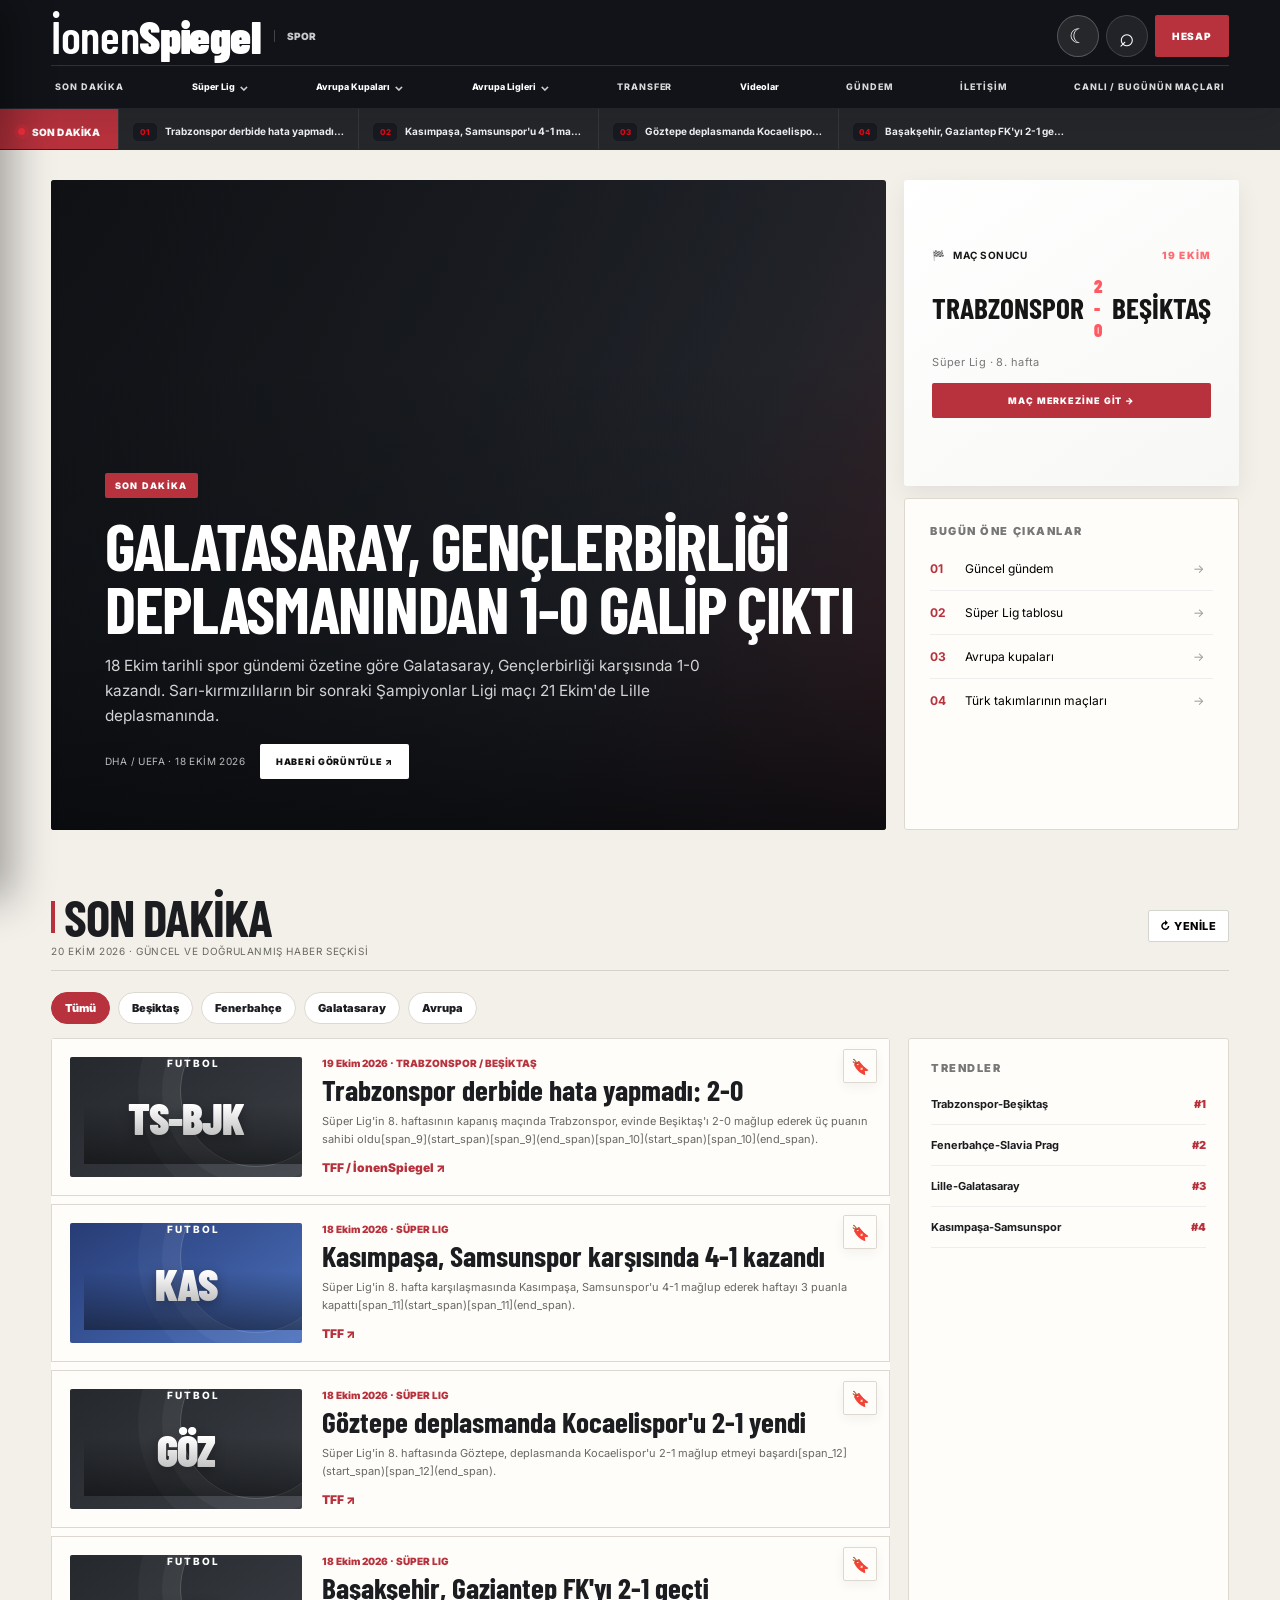
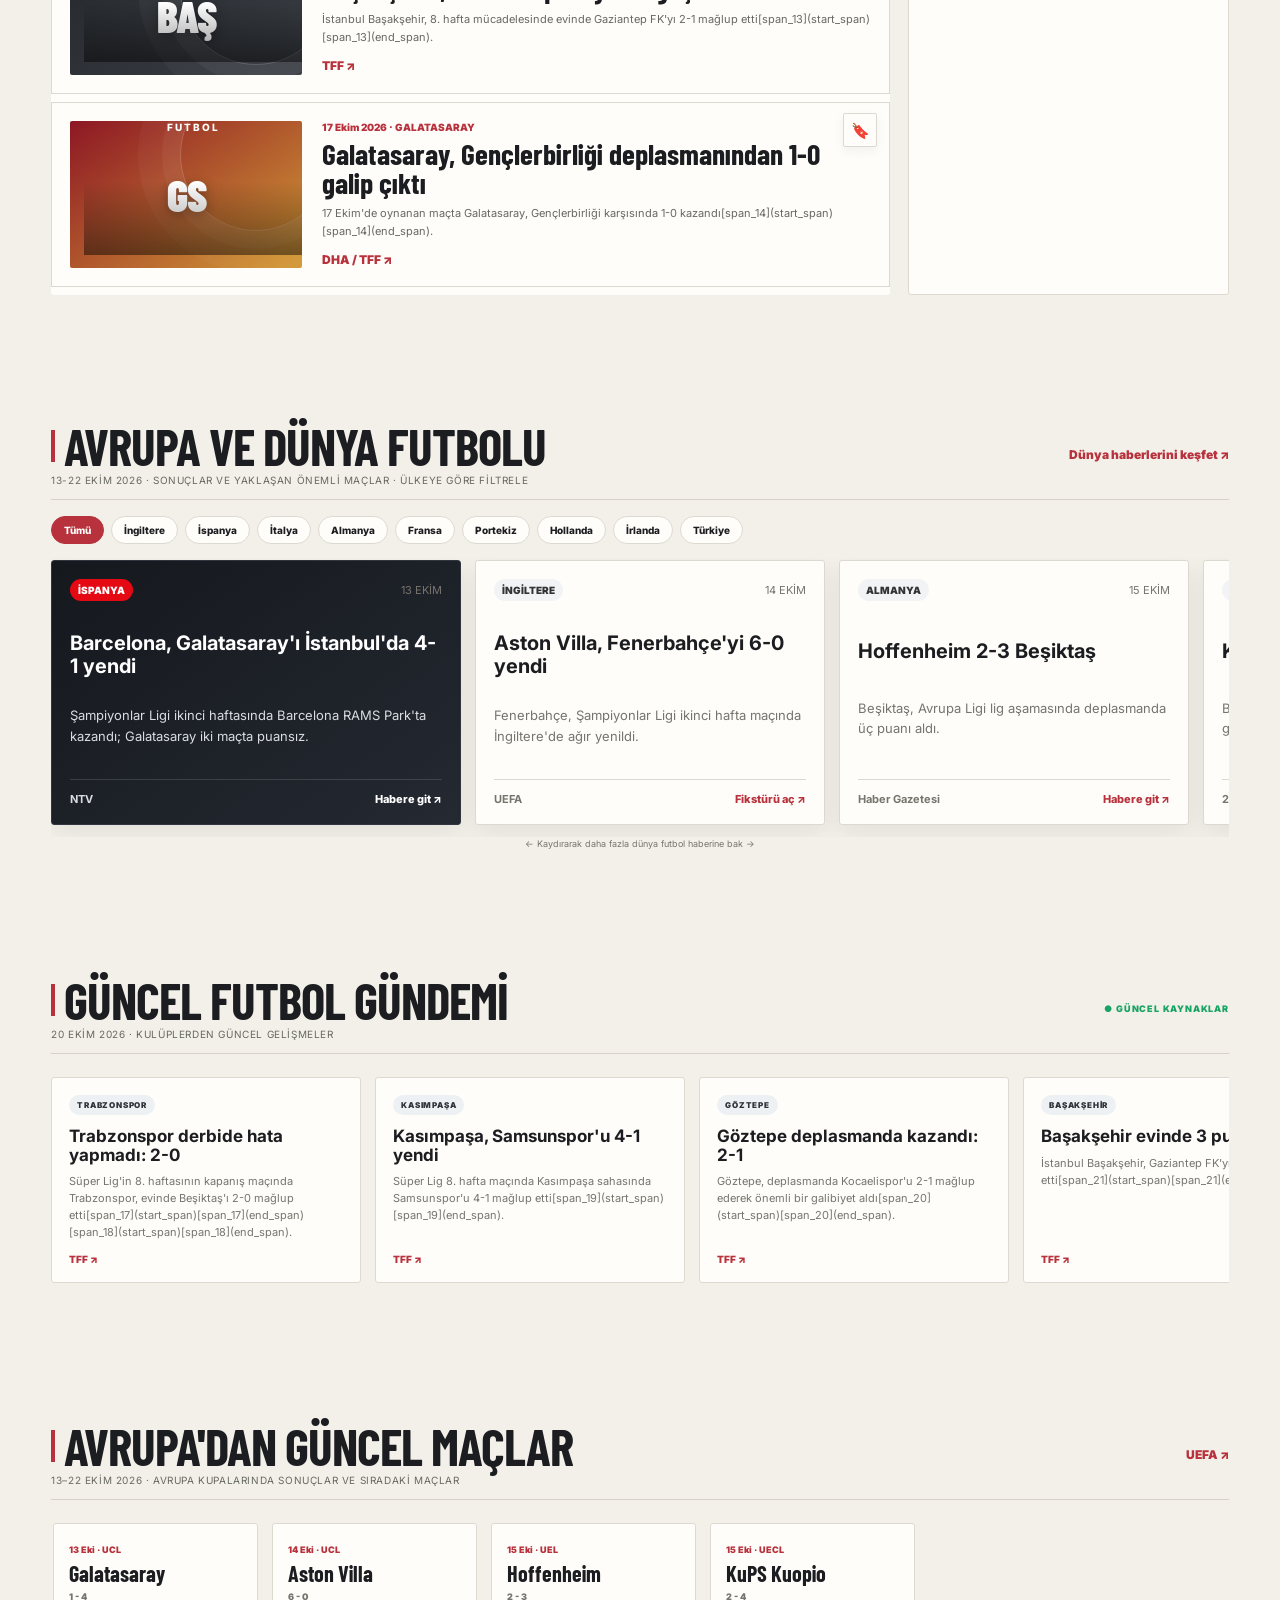
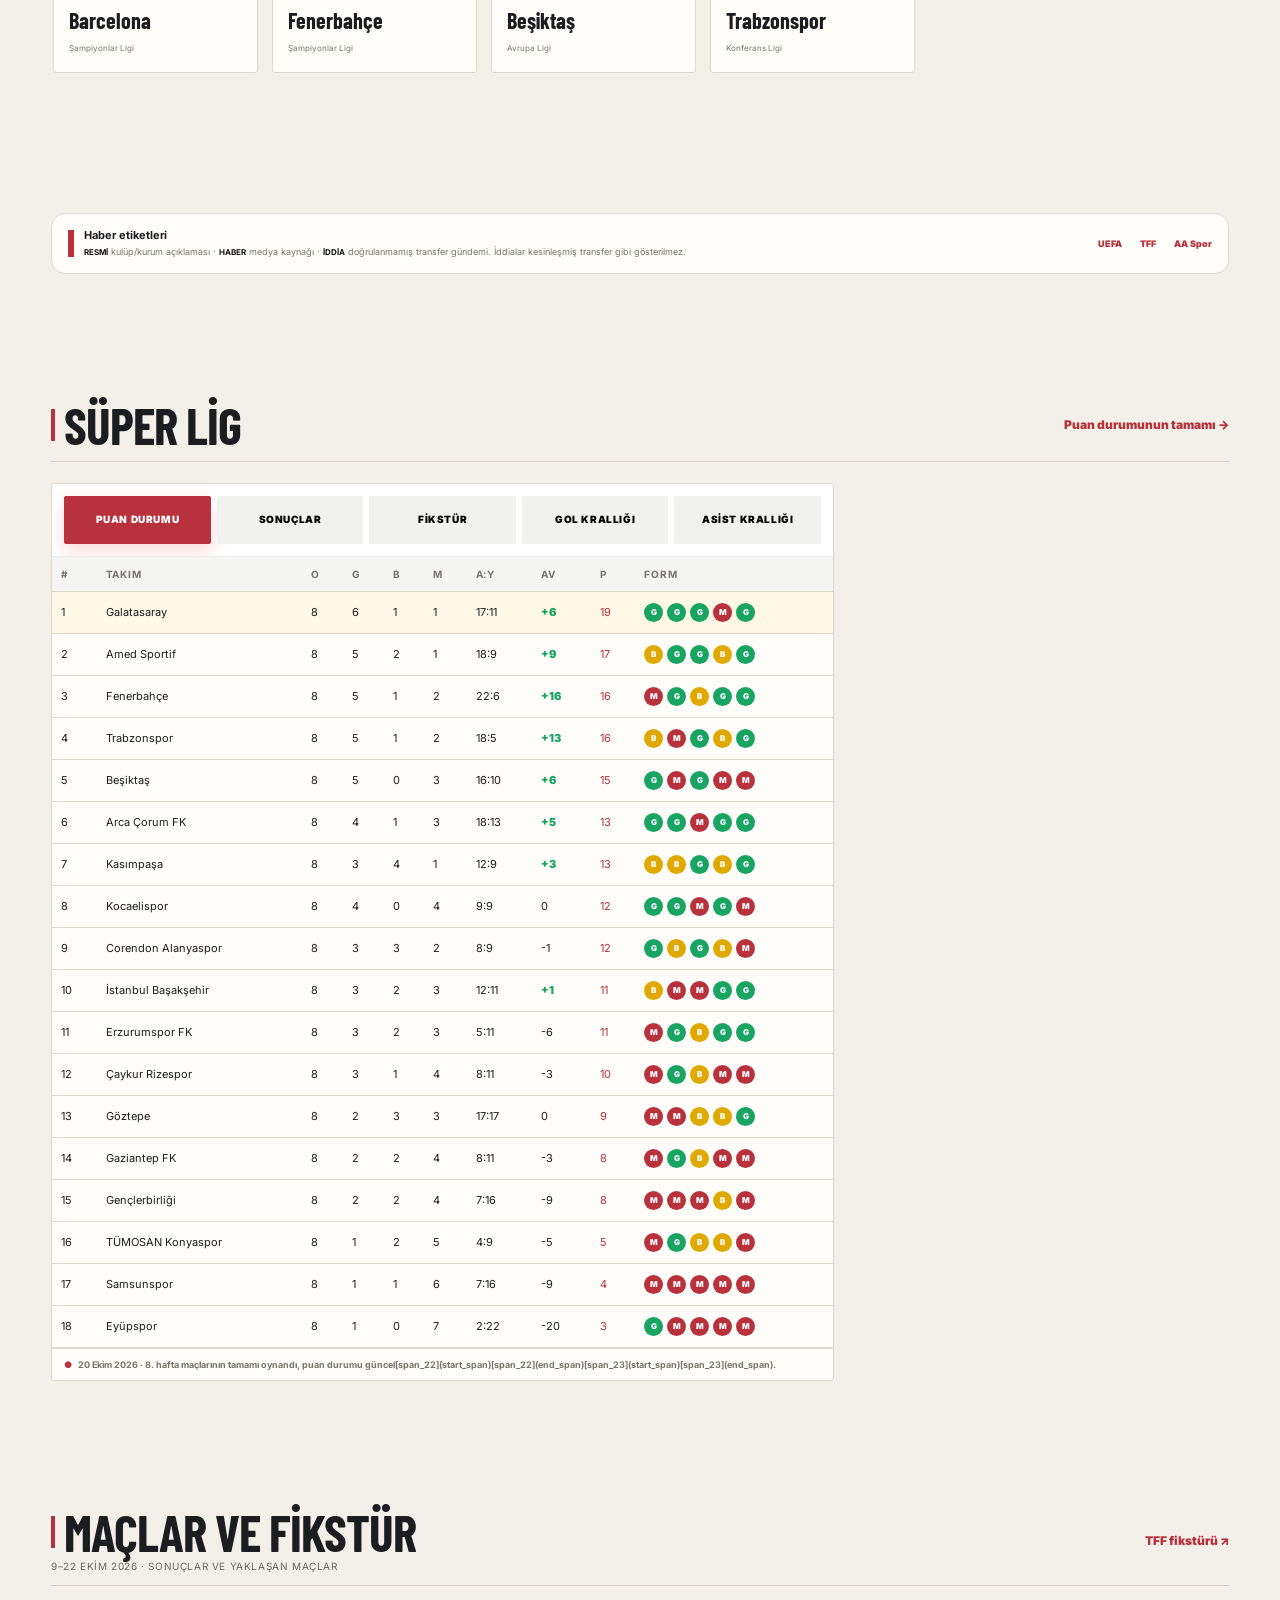
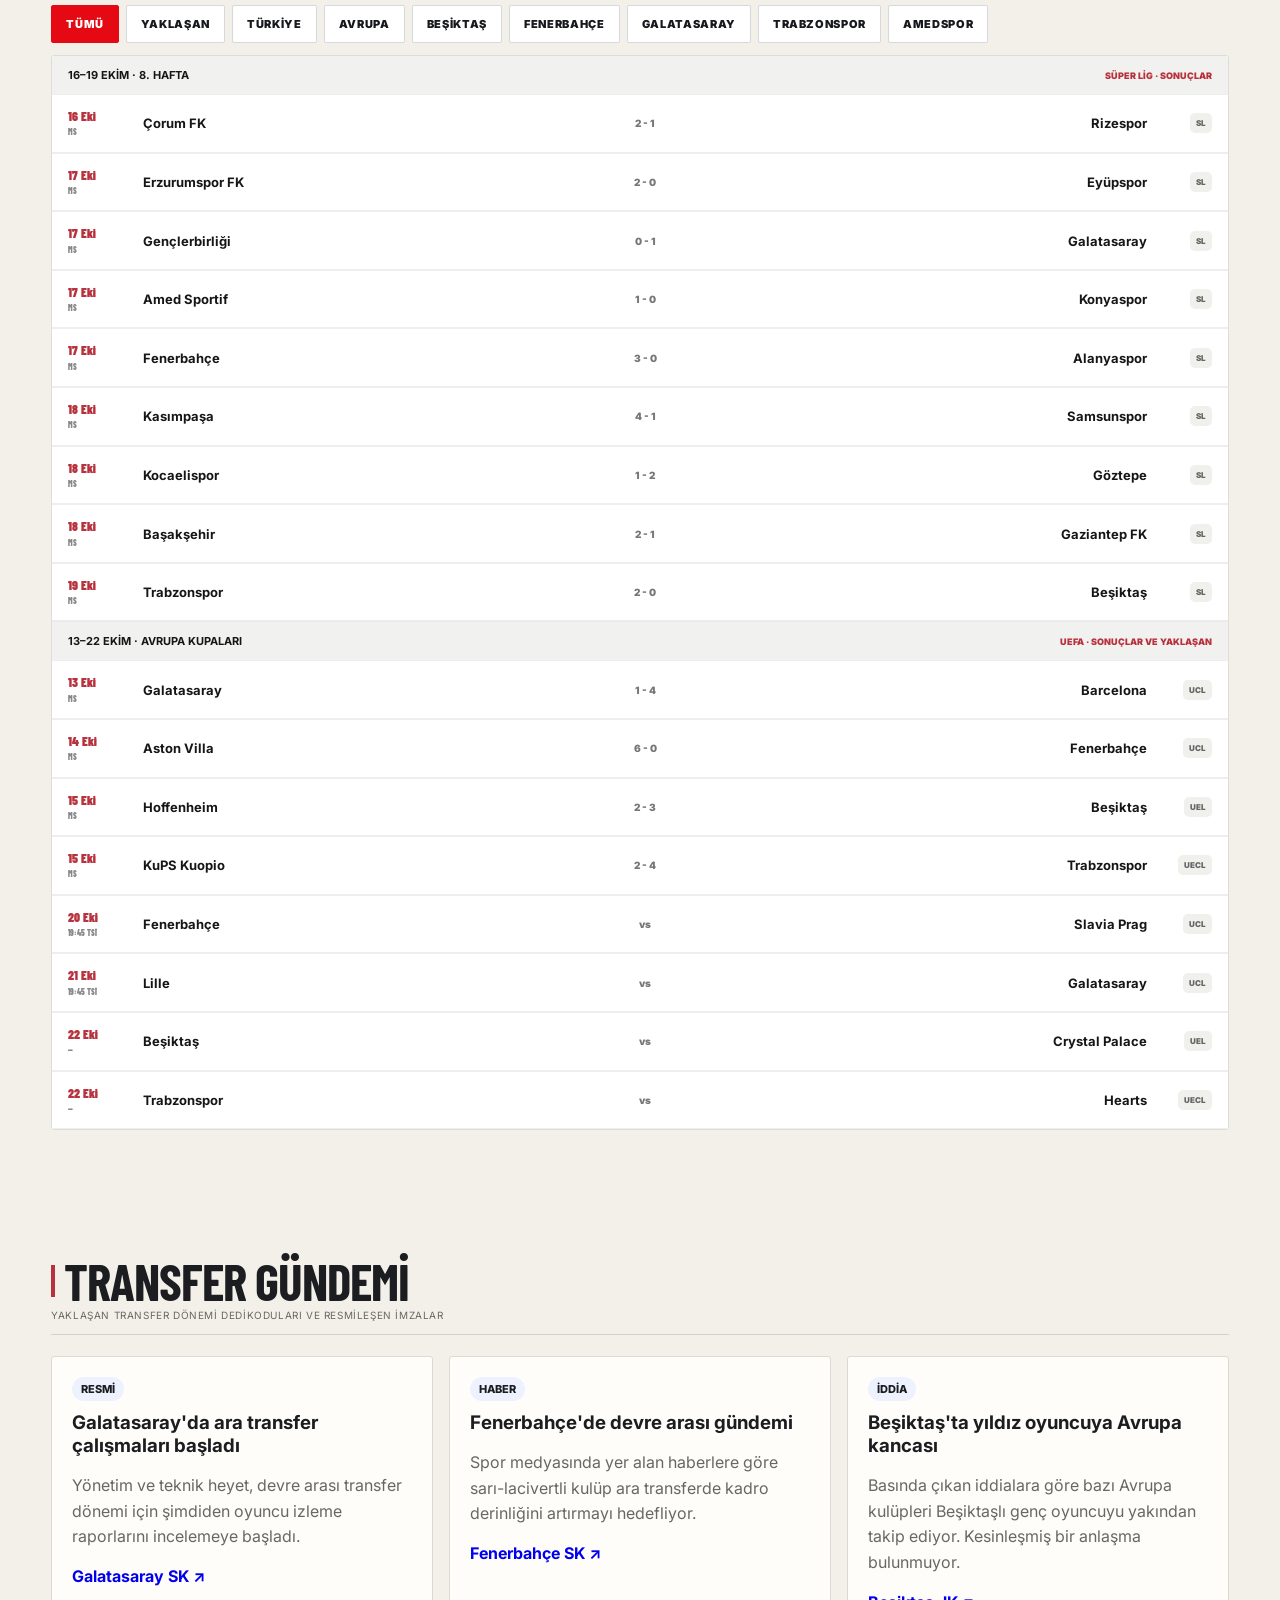
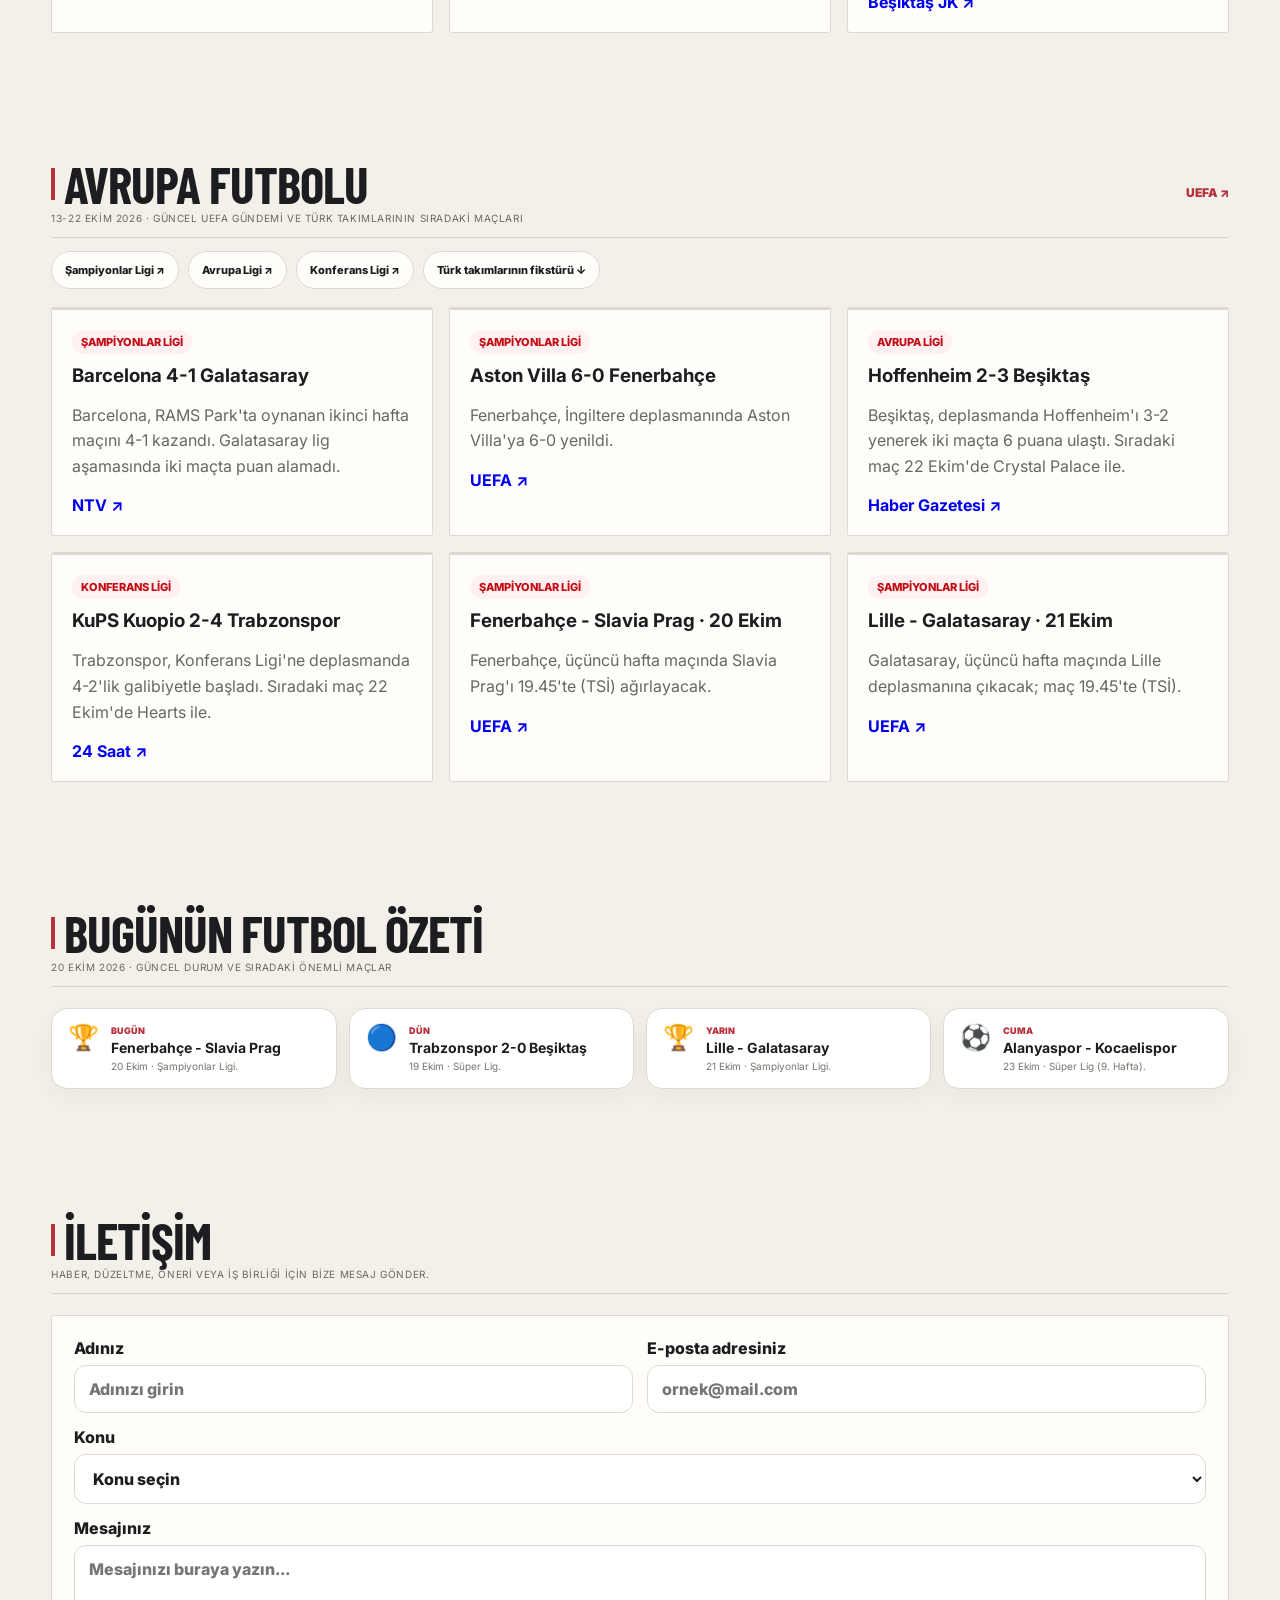
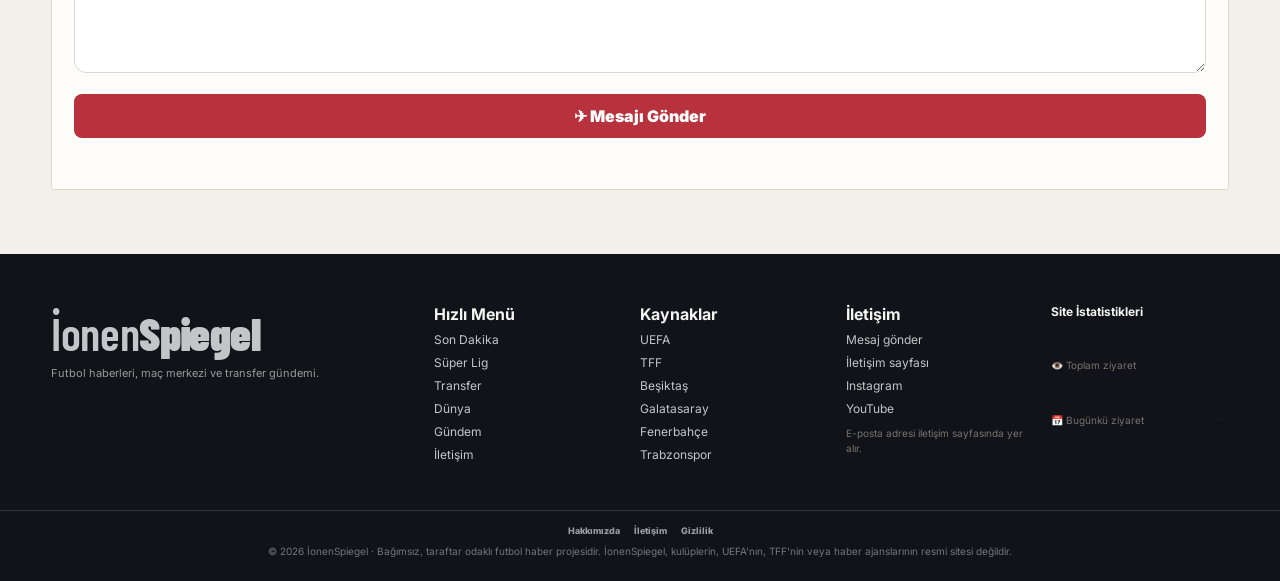
==== commit 12b39d1d: "20 ekim v2" ====
--- a/index.html
+++ b/index.html
@@ -57,7 +57,6 @@
 .dark-theme #maclar .fixture-filter.active{color:#fff!important;background:#e50914!important}
 </style>
 <style id="v45-design-refresh">
-/* V45: modern mobil tasarım, renk sistemi ve erişilebilirlik */
 :root{--red:#e50914;--red-deep:#b90712;--accent:#ffb000;--ink:#111419;--surface:#fff;--surface-2:#f3f4f6;--focus:#4d8dff;--z-header:100;--z-drawer:150;--z-modal:200;--z-toast:300;--z-progress:310;--z-bottom-nav:120}
 body{background:radial-gradient(circle at 10% -10%,#fff 0,#f4f4f2 34%,#ececea 100%)}
 .topbar{z-index:var(--z-header);background:linear-gradient(115deg,#d60712 0%,#e50914 55%,#b90712 100%)}
@@ -81,7 +80,6 @@
   <script src="./ga4.js?v=64" defer></script>
 
 <style id="v65-professional-fixes">
-/* V65: profesyonel header, logo ve Süper Lig sekmeleri */
 .topbar .top-inner{align-items:center;min-height:72px}
 .brand.is-logo{display:inline-flex;align-items:baseline;justify-content:flex-start;gap:0;white-space:nowrap;font-family:'Barlow Condensed',Arial,sans-serif;font-size:clamp(35px,4vw,43px);font-weight:900;line-height:.9;letter-spacing:0;text-rendering:optimizeLegibility;-webkit-font-smoothing:antialiased}
 .brand.is-logo .logo-first{font-weight:600;letter-spacing:-.35px}
@@ -111,7 +109,6 @@
 }
 </style>
 <style id="v67-breaking-fix">
-/* V67: ÜST SON DAKİKA BANDI */
 .breaking{height:46px!important;display:flex!important;align-items:stretch!important;overflow:hidden!important;background:#08090b!important;border-top:1px solid #252830!important;border-bottom:1px solid #252830!important}
 .breaking-label{flex:0 0 118px!important;width:118px!important;min-width:118px!important;height:46px!important;box-sizing:border-box!important;display:flex!important;align-items:center!important;justify-content:center!important;padding:0 10px!important;font-size:11px!important;letter-spacing:.2px!important;line-height:1!important;white-space:nowrap!important;overflow:hidden!important}
 .breaking-label .live-dot{width:7px!important;height:7px!important;min-width:7px!important;margin-right:7px!important}
@@ -140,7 +137,7 @@
 </script>
 
 <style id="v78-fixture-team-refresh">.upcoming-fixture-day .fixture-day-head{background:#fff7f7}.upcoming-match{background:#fff}.upcoming-match time{font-size:13px;line-height:1.1}.upcoming-match time small{font-size:8px;color:#888}.upcoming-match .fixture-vs{color:var(--red);font-weight:900}@media(max-width:520px){.upcoming-match time{font-size:11px}}</style>
-<link rel="stylesheet" href="v85-modern.css?v=86.2"></head>
+<link rel="stylesheet" href="v85-modern.css?v=86.3"></head>
 <body>
 <div id="progress"></div>
 <header class="topbar">
@@ -175,11 +172,11 @@
 <div class="breaking" id="sondakika">
   <div class="breaking-label"><span class="live-dot"></span> SON DAKİKA</div>
   <div class="breaking-scroll" id="breakingScroll" aria-label="Son dakika haberleri">
-  <a href="#gundem"><span>01</span><b>Trabzonspor derbide hata yapmadı: 2-0</b></a>
-  <a href="#gundem"><span>02</span><b>Galatasaray, Gençlerbirliği deplasmanından 1-0 galip çıktı</b></a>
-  <a href="#gundem"><span>03</span><b>Fenerbahçe, Alanyaspor&#x27;u 3-0 mağlup etti</b></a>
-  <a href="#gundem"><span>04</span><b>Arca Çorum FK, Rizespor&#x27;u 2-1 yendi</b></a>
-</div>
+    <a href="#gundem"><span>01</span><b>Trabzonspor derbide hata yapmadı: 2-0</b></a>
+    <a href="#gundem"><span>02</span><b>Kasımpaşa, Samsunspor'u 4-1 mağlup etti</b></a>
+    <a href="#gundem"><span>03</span><b>Göztepe deplasmanda Kocaelispor'u 2-1 yendi</b></a>
+    <a href="#gundem"><span>04</span><b>Başakşehir, Gaziantep FK'yı 2-1 geçti</b></a>
+  </div>
 </div>
 
 <div class="drawer-backdrop" id="drawerBackdrop"></div>
@@ -207,7 +204,7 @@
       <div class="hero-copy">
         <span class="category red">SON DAKİKA</span>
         <h1 id="heroTitle">Trabzonspor derbide hata yapmadı: 2-0</h1>
-        <p id="heroText">Süper Lig'in 8. haftasının kapanış maçında Trabzonspor, evinde Beşiktaş'ı 2-0 mağlup etti. Bordo-mavililer puanını 16'ya yükseltirken, Beşiktaş 15 puanda kaldı.</p>
+        <p id="heroText">Süper Lig'in 8. haftasının kapanış maçında Trabzonspor, evinde Beşiktaş'ı 2-0 mağlup etti. Bordo-mavililer puanını 16'ya yükseltirken, Beşiktaş 15 puanda kaldı[span_7](start_span)[span_7](end_span)[span_8](start_span)[span_8](end_span).</p>
         <div class="hero-meta"><span id="heroSource">TFF / İonenSpiegel · 19 Ekim 2026</span><button class="ghost-btn" id="heroRead" type="button" onclick="window.open('https://www.tff.org/Default.aspx?pageID=198','_blank','noopener')">Haberi görüntüle ↗</button></div>
       </div>
     </div>
@@ -228,29 +225,54 @@
     </div>
     <div class="latest-layout">
       <div class="news-feed" id="newsFeed">
-      <article class="news-row has-bookmark" data-news-id="superlig-trabzonspor-besiktas-2026-10-19" data-team="Trabzonspor / Beşiktaş" data-search="Trabzonspor derbide hata yapmadı 2-0 Beşiktaş">
+        <article class="news-row has-bookmark" data-news-id="superlig-trabzonspor-besiktas-2026-10-19" data-team="Trabzonspor / Beşiktaş" data-search="Trabzonspor derbide hata yapmadı 2-0 Beşiktaş">
           <button class="bookmark-btn" type="button" aria-label="Haberi kaydet" title="Sonra oku">🔖</button>
           <a class="thumb news-thumb-badge" href="https://www.tff.org/Default.aspx?pageID=198" target="_blank" rel="noopener noreferrer" aria-label="Haberi kaynağında aç"><span>TS-BJK</span></a>
           <div>
-          <div class="news-kicker">19 Ekim 2026 · TRABZONSPOR / BEŞİKTAŞ</div>
-          <h3>Trabzonspor derbide hata yapmadı: 2-0</h3>
-          <p>Süper Lig'in 8. haftasının kapanış maçında Trabzonspor, evinde Beşiktaş'ı 2-0 mağlup ederek üç puanın sahibi oldu.</p>
-          <a href="https://www.tff.org/Default.aspx?pageID=198" target="_blank" rel="noopener noreferrer">TFF / İonenSpiegel ↗</a>
+            <div class="news-kicker">19 Ekim 2026 · TRABZONSPOR / BEŞİKTAŞ</div>
+            <h3>Trabzonspor derbide hata yapmadı: 2-0</h3>
+            <p>Süper Lig'in 8. haftasının kapanış maçında Trabzonspor, evinde Beşiktaş'ı 2-0 mağlup ederek üç puanın sahibi oldu[span_9](start_span)[span_9](end_span)[span_10](start_span)[span_10](end_span).</p>
+            <a href="https://www.tff.org/Default.aspx?pageID=198" target="_blank" rel="noopener noreferrer">TFF / İonenSpiegel ↗</a>
           </div>
-      </article>
-      <article class="news-row has-bookmark" data-news-id="superlig-galatasaray-genclerbirligi-2026-10-18" data-team="Galatasaray" data-search="Galatasaray, Gençlerbirliği deplasmanından 1-0 galip çıktı 18 Ekim tarihli spor gündemi özetine göre Galatasaray, Gençlerbirliği karşısında 1-0 kazandı. Sarı-kırmızılıların bir sonraki Şampiyonlar Ligi maçı 21 Ekim&#x27;de Lille deplasmanında."><button class="bookmark-btn" type="button" aria-label="Haberi kaydet" title="Sonra oku">🔖</button><a class="thumb news-thumb-badge" href="https://www.dha.com.tr/yerel-haberler/istanbul/18-ekim-pazar-dha-spor-gundemi-2964913" target="_blank" rel="noopener noreferrer" aria-label="Haberi kaynağında aç"><span>GS</span></a><div><div class="news-kicker">18 Ekim 2026 · GALATASARAY</div><h3>Galatasaray, Gençlerbirliği deplasmanından 1-0 galip çıktı</h3><p>18 Ekim tarihli spor gündemi özetine göre Galatasaray, Gençlerbirliği karşısında 1-0 kazandı. Sarı-kırmızılıların bir sonraki Şampiyonlar Ligi maçı 21 Ekim&#x27;de Lille deplasmanında.</p><a href="https://www.dha.com.tr/yerel-haberler/istanbul/18-ekim-pazar-dha-spor-gundemi-2964913" target="_blank" rel="noopener noreferrer">DHA / UEFA ↗</a></div></article>
-<article class="news-row has-bookmark" data-news-id="superlig-fenerbahce-alanyaspor-2026-10-18" data-team="Fenerbahçe" data-search="Fenerbahçe, Alanyaspor&#x27;u 3-0 mağlup etti 18 Ekim tarihli spor gündemi özetinde Fenerbahçe&#x27;nin Alanyaspor&#x27;u 3-0 yendiği bildirildi. Sarı-lacivertliler 20 Ekim&#x27;de Şampiyonlar Ligi&#x27;nde Slavia Prag ile karşılaşacak."><button class="bookmark-btn" type="button" aria-label="Haberi kaydet" title="Sonra oku">🔖</button><a class="thumb news-thumb-badge" href="https://www.dha.com.tr/yerel-haberler/istanbul/18-ekim-pazar-dha-spor-gundemi-2964913" target="_blank" rel="noopener noreferrer" aria-label="Haberi kaynağında aç"><span>FB</span></a><div><div class="news-kicker">18 Ekim 2026 · FENERBAHÇE</div><h3>Fenerbahçe, Alanyaspor&#x27;u 3-0 mağlup etti</h3><p>18 Ekim tarihli spor gündemi özetinde Fenerbahçe&#x27;nin Alanyaspor&#x27;u 3-0 yendiği bildirildi. Sarı-lacivertliler 20 Ekim&#x27;de Şampiyonlar Ligi&#x27;nde Slavia Prag ile karşılaşacak.</p><a href="https://www.dha.com.tr/yerel-haberler/istanbul/18-ekim-pazar-dha-spor-gundemi-2964913" target="_blank" rel="noopener noreferrer">DHA / UEFA ↗</a></div></article>
-<article class="news-row has-bookmark" data-news-id="superlig-corum-rizespor-2026-10-18" data-team="Çorum FK" data-search="Arca Çorum FK, Rizespor&#x27;u 2-1 yendi TFF&#x27;nin 2026/27 Süper Lig fikstüründe 16 Ekim&#x27;de oynanan Arca Çorum FK-Çaykur Rizespor karşılaşması 2-1 olarak listeleniyor."><button class="bookmark-btn" type="button" aria-label="Haberi kaydet" title="Sonra oku">🔖</button><a class="thumb news-thumb-badge" href="https://www.tff.org/Default.aspx?macId=283763&amp;pageId=198" target="_blank" rel="noopener noreferrer" aria-label="Haberi kaynağında aç"><span>ÇFK</span></a><div><div class="news-kicker">18 Ekim 2026 · ÇORUM FK</div><h3>Arca Çorum FK, Rizespor&#x27;u 2-1 yendi</h3><p>TFF&#x27;nin 2026/27 Süper Lig fikstüründe 16 Ekim&#x27;de oynanan Arca Çorum FK-Çaykur Rizespor karşılaşması 2-1 olarak listeleniyor.</p><a href="https://www.tff.org/Default.aspx?macId=283763&amp;pageId=198" target="_blank" rel="noopener noreferrer">TFF ↗</a></div></article>
-<article class="news-row has-bookmark" data-news-id="superlig-kasimpasa-samsunspor-2026-10-18" data-team="Süper Lig" data-search="Bugünün Süper Lig programı: Kasımpaşa-Samsunspor 18 Ekim Pazar günü Süper Lig programında saat 13.30&#x27;da Kasımpaşa-Samsunspor, 16.00&#x27;da Kocaelispor-Göztepe ve 19.00&#x27;da İstanbul Başakşehir-Gaziantep FK karşılaşmaları bulunuyor. Saatler Türkiye saatidir."><button class="bookmark-btn" type="button" aria-label="Haberi kaydet" title="Sonra oku">🔖</button><a class="thumb news-thumb-badge" href="https://www.tff.org/Default.aspx?macId=283763&amp;pageId=198" target="_blank" rel="noopener noreferrer" aria-label="Haberi kaynağında aç"><span>⚽</span></a><div><div class="news-kicker">18 Ekim 2026 · SÜPER LIG</div><h3>Bugünün Süper Lig programı: Kasımpaşa-Samsunspor</h3><p>18 Ekim Pazar günü Süper Lig programında saat 13.30&#x27;da Kasımpaşa-Samsunspor, 16.00&#x27;da Kocaelispor-Göztepe ve 19.00&#x27;da İstanbul Başakşehir-Gaziantep FK karşılaşmaları bulunuyor. Saatler Türkiye saatidir.</p><a href="https://www.tff.org/Default.aspx?macId=283763&amp;pageId=198" target="_blank" rel="noopener noreferrer">TFF ↗</a></div></article>
-<article class="news-row has-bookmark" data-news-id="superlig-kocaelispor-goztepe-2026-10-18" data-team="Süper Lig" data-search="Kocaelispor-Göztepe maçı saat 16.00&#x27;da Süper Lig&#x27;in 8. hafta programında Kocaelispor, 18 Ekim Pazar günü saat 16.00&#x27;da Göztepe&#x27;yi konuk ediyor."><button class="bookmark-btn" type="button" aria-label="Haberi kaydet" title="Sonra oku">🔖</button><a class="thumb news-thumb-badge" href="https://www.tff.org/Default.aspx?macId=283763&amp;pageId=198" target="_blank" rel="noopener noreferrer" aria-label="Haberi kaynağında aç"><span>⚽</span></a><div><div class="news-kicker">18 Ekim 2026 · SÜPER LIG</div><h3>Kocaelispor-Göztepe maçı saat 16.00&#x27;da</h3><p>Süper Lig&#x27;in 8. hafta programında Kocaelispor, 18 Ekim Pazar günü saat 16.00&#x27;da Göztepe&#x27;yi konuk ediyor.</p><a href="https://www.tff.org/Default.aspx?macId=283763&amp;pageId=198" target="_blank" rel="noopener noreferrer">TFF ↗</a></div></article>
-<article class="news-row has-bookmark" data-news-id="superlig-basaksehir-gaziantep-2026-10-18" data-team="Süper Lig" data-search="Başakşehir-Gaziantep FK mücadelesi akşam oynanacak İstanbul Başakşehir ile Gaziantep FK, 18 Ekim Pazar günü saat 19.00&#x27;da Süper Lig&#x27;in 8. haftasında karşı karşıya gelecek."><button class="bookmark-btn" type="button" aria-label="Haberi kaydet" title="Sonra oku">🔖</button><a class="thumb news-thumb-badge" href="https://www.tff.org/Default.aspx?macId=283763&amp;pageId=198" target="_blank" rel="noopener noreferrer" aria-label="Haberi kaynağında aç"><span>⚽</span></a><div><div class="news-kicker">18 Ekim 2026 · SÜPER LIG</div><h3>Başakşehir-Gaziantep FK mücadelesi akşam oynanacak</h3><p>İstanbul Başakşehir ile Gaziantep FK, 18 Ekim Pazar günü saat 19.00&#x27;da Süper Lig&#x27;in 8. haftasında karşı karşıya gelecek.</p><a href="https://www.tff.org/Default.aspx?macId=283763&amp;pageId=198" target="_blank" rel="noopener noreferrer">TFF ↗</a></div></article>
-<article class="news-row has-bookmark" data-news-id="ucl-fenerbahce-slavia-lille-galatasaray-2026-10-18" data-team="Avrupa Kupaları" data-search="Avrupa&#x27;da sıradaki sınavlar: Fenerbahçe ve Galatasaray UEFA Şampiyonlar Ligi lig aşamasında Fenerbahçe 20 Ekim&#x27;de Slavia Prag&#x27;ı ağırlayacak; Galatasaray ise 21 Ekim&#x27;de Lille deplasmanına çıkacak."><button class="bookmark-btn" type="button" aria-label="Haberi kaydet" title="Sonra oku">🔖</button><a class="thumb news-thumb-badge" href="https://www.uefa.com/uefachampionsleague/news/02a8-2174c9e9019d-f909a77bd77a-1000--2026-27-champions-league-all-the-league-phase-fixtures-a/" target="_blank" rel="noopener noreferrer" aria-label="Haberi kaynağında aç"><span>🏆</span></a><div><div class="news-kicker">18 Ekim 2026 · AVRUPA KUPALARI</div><h3>Avrupa&#x27;da sıradaki sınavlar: Fenerbahçe ve Galatasaray</h3><p>UEFA Şampiyonlar Ligi lig aşamasında Fenerbahçe 20 Ekim&#x27;de Slavia Prag&#x27;ı ağırlayacak; Galatasaray ise 21 Ekim&#x27;de Lille deplasmanına çıkacak.</p><a href="https://www.uefa.com/uefachampionsleague/news/02a8-2174c9e9019d-f909a77bd77a-1000--2026-27-champions-league-all-the-league-phase-fixtures-a/" target="_blank" rel="noopener noreferrer">UEFA ↗</a></div></article>
-<a href="#maclar" class="wide-btn">Maç detaylarına git</a></div>
-        <div class="widget"><div class="widget-title">TRENDLER</div><ol class="trend-list"><li><b>Trabzonspor-Beşiktaş</b><span>#1</span></li><li><b>Fenerbahçe-Slavia Prag</b><span>#2</span></li><li><b>Lille-Galatasaray</b><span>#3</span></li><li><b>Kasımpaşa-Samsunspor</b><span>#4</span></li></ol></div>
-      </aside>
+        </article>
+        <article class="news-row has-bookmark" data-news-id="superlig-kasimpasa-samsunspor-2026-10-18" data-team="Süper Lig" data-search="Kasımpaşa Samsunspor 4-1 kazandı">
+          <button class="bookmark-btn" type="button" aria-label="Haberi kaydet" title="Sonra oku">🔖</button>
+          <a class="thumb news-thumb-badge" href="https://www.tff.org/Default.aspx?pageID=198" target="_blank" rel="noopener noreferrer" aria-label="Haberi kaynağında aç"><span>KAS</span></a>
+          <div>
+            <div class="news-kicker">18 Ekim 2026 · SÜPER LIG</div>
+            <h3>Kasımpaşa, Samsunspor karşısında 4-1 kazandı</h3><p>Süper Lig'in 8. hafta karşılaşmasında Kasımpaşa, Samsunspor'u 4-1 mağlup ederek haftayı 3 puanla kapattı[span_11](start_span)[span_11](end_span).</p><a href="https://www.tff.org/Default.aspx?pageID=198" target="_blank" rel="noopener noreferrer">TFF ↗</a>
+          </div>
+        </article>
+        <article class="news-row has-bookmark" data-news-id="superlig-kocaelispor-goztepe-2026-10-18" data-team="Göztepe" data-search="Göztepe Kocaelisporu deplasmanda 2-1 yendi">
+          <button class="bookmark-btn" type="button" aria-label="Haberi kaydet" title="Sonra oku">🔖</button>
+          <a class="thumb news-thumb-badge" href="https://www.tff.org/Default.aspx?pageID=198" target="_blank" rel="noopener noreferrer" aria-label="Haberi kaynağında aç"><span>GÖZ</span></a>
+          <div>
+            <div class="news-kicker">18 Ekim 2026 · SÜPER LIG</div>
+            <h3>Göztepe deplasmanda Kocaelispor'u 2-1 yendi</h3><p>Süper Lig'in 8. haftasında Göztepe, deplasmanda Kocaelispor'u 2-1 mağlup etmeyi başardı[span_12](start_span)[span_12](end_span).</p><a href="https://www.tff.org/Default.aspx?pageID=198" target="_blank" rel="noopener noreferrer">TFF ↗</a>
+          </div>
+        </article>
+        <article class="news-row has-bookmark" data-news-id="superlig-basaksehir-gaziantep-2026-10-18" data-team="İstanbul Başakşehir" data-search="Başakşehir Gaziantep FK 2-1 kazandı">
+          <button class="bookmark-btn" type="button" aria-label="Habere kaydet" title="Sonra oku">🔖</button>
+          <a class="thumb news-thumb-badge" href="https://www.tff.org/Default.aspx?pageID=198" target="_blank" rel="noopener noreferrer" aria-label="Haberi kaynağında aç"><span>BAŞ</span></a>
+          <div>
+            <div class="news-kicker">18 Ekim 2026 · SÜPER LIG</div>
+            <h3>Başakşehir, Gaziantep FK'yı 2-1 geçti</h3><p>İstanbul Başakşehir, 8. hafta mücadelesinde evinde Gaziantep FK'yı 2-1 mağlup etti[span_13](start_span)[span_13](end_span).</p><a href="https://www.tff.org/Default.aspx?pageID=198" target="_blank" rel="noopener noreferrer">TFF ↗</a>
+          </div>
+        </article>
+        <article class="news-row has-bookmark" data-news-id="superlig-galatasaray-genclerbirligi-2026-10-17" data-team="Galatasaray" data-search="Galatasaray, Gençlerbirliği deplasmanından 1-0 galip çıktı">
+          <button class="bookmark-btn" type="button" aria-label="Haberi kaydet" title="Sonra oku">🔖</button>
+          <a class="thumb news-thumb-badge" href="https://www.dha.com.tr" target="_blank" rel="noopener noreferrer" aria-label="Haberi kaynağında aç"><span>GS</span></a>
+          <div>
+            <div class="news-kicker">17 Ekim 2026 · GALATASARAY</div>
+            <h3>Galatasaray, Gençlerbirliği deplasmanından 1-0 galip çıktı</h3>
+            <p>17 Ekim'de oynanan maçta Galatasaray, Gençlerbirliği karşısında 1-0 kazandı[span_14](start_span)[span_14](end_span).</p>
+            <a href="https://www.dha.com.tr" target="_blank" rel="noopener noreferrer">DHA / TFF ↗</a>
+          </div>
+        </article>
+      </div>
+      <div class="widget"><div class="widget-title">TRENDLER</div><ol class="trend-list"><li><b>Trabzonspor-Beşiktaş</b><span>#1</span></li><li><b>Fenerbahçe-Slavia Prag</b><span>#2</span></li><li><b>Lille-Galatasaray</b><span>#3</span></li><li><b>Kasımpaşa-Samsunspor</b><span>#4</span></li></ol></div>
     </div>
   </section>
-
 
   <section class="section world-news-section" id="dunya">
     <span class="anchor-alias" id="avrupa" aria-hidden="true"></span>
@@ -259,11 +281,12 @@
       <a class="text-link" href="https://www.reuters.com/sports/soccer/" target="_blank" rel="noopener noreferrer">Dünya haberlerini keşfet ↗</a>
     </div>
     <div class="world-country-filters" role="group" aria-label="Ülkeye göre filtrele"><button type="button" class="active" data-world-filter="all">Tümü</button><button type="button" data-world-filter="İNGİLTERE">İngiltere</button><button type="button" data-world-filter="İSPANYA">İspanya</button><button type="button" data-world-filter="İTALYA">İtalya</button><button type="button" data-world-filter="ALMANYA">Almanya</button><button type="button" data-world-filter="FRANSA">Fransa</button><button type="button" data-world-filter="PORTEKİZ">Portekiz</button><button type="button" data-world-filter="HOLLANDA">Hollanda</button><button type="button" data-world-filter="İRLANDA">İrlanda</button><button type="button" data-world-filter="TÜRKİYE">Türkiye</button></div>
-    <div class="world-news-track" aria-label="Dünya futbol haberleri yatay kaydırma alanı"><article class="world-card featured"><div class="world-card-top"><span class="world-tag breaking-tag">İSPANYA</span><span>13 EKİM</span></div><h3>Barcelona, Galatasaray&#x27;ı İstanbul&#x27;da 4-1 yendi</h3><p>Şampiyonlar Ligi ikinci haftasında Barcelona RAMS Park&#x27;ta kazandı; Galatasaray iki maçta puansız.</p><div class="world-card-bottom"><b>NTV</b><a href="https://www.ntv.com.tr/sporskor/sampiyonlar-ligi-heyecani-galatasaray-barcelona-maci-1746185" target="_blank" rel="noopener noreferrer">Habere git ↗</a></div></article>
-      <article class="world-card"><div class="world-card-top"><span class="world-tag">İNGİLTERE</span><span>14 EKİM</span></div><h3>Aston Villa, Fenerbahçe&#x27;yi 6-0 yendi</h3><p>Fenerbahçe, Şampiyonlar Ligi ikinci hafta maçında İngiltere&#x27;de ağır yenildi.</p><div class="world-card-bottom"><b>UEFA</b><a href="https://www.uefa.com/uefachampionsleague/clubs/52692--fenerbahce/matches/" target="_blank" rel="noopener noreferrer">Fikstürü aç ↗</a></div></article>
+    <div class="world-news-track" aria-label="Dünya futbol haberleri yatay kaydırma alanı">
+      <article class="world-card featured"><div class="world-card-top"><span class="world-tag breaking-tag">İSPANYA</span><span>13 EKİM</span></div><h3>Barcelona, Galatasaray'ı İstanbul'da 4-1 yendi</h3><p>Şampiyonlar Ligi ikinci haftasında Barcelona RAMS Park'ta kazandı; Galatasaray iki maçta puansız.</p><div class="world-card-bottom"><b>NTV</b><a href="https://www.ntv.com.tr/sporskor/sampiyonlar-ligi-heyecani-galatasaray-barcelona-maci-1746185" target="_blank" rel="noopener noreferrer">Habere git ↗</a></div></article>
+      <article class="world-card"><div class="world-card-top"><span class="world-tag">İNGİLTERE</span><span>14 EKİM</span></div><h3>Aston Villa, Fenerbahçe'yi 6-0 yendi</h3><p>Fenerbahçe, Şampiyonlar Ligi ikinci hafta maçında İngiltere'de ağır yenildi.</p><div class="world-card-bottom"><b>UEFA</b><a href="https://www.uefa.com/uefachampionsleague/clubs/52692--fenerbahce/matches/" target="_blank" rel="noopener noreferrer">Fikstürü aç ↗</a></div></article>
       <article class="world-card"><div class="world-card-top"><span class="world-tag">ALMANYA</span><span>15 EKİM</span></div><h3>Hoffenheim 2-3 Beşiktaş</h3><p>Beşiktaş, Avrupa Ligi lig aşamasında deplasmanda üç puanı aldı.</p><div class="world-card-bottom"><b>Haber Gazetesi</b><a href="https://www.habergazetesi.com.tr/hoffenheim-besiktas-mac-sonucu-2-3-golleri-kim-atti-mac-ozeti-ve-onemli-anlar" target="_blank" rel="noopener noreferrer">Habere git ↗</a></div></article>
-      <article class="world-card"><div class="world-card-top"><span class="world-tag">FİNLANDİYA</span><span>15 EKİM</span></div><h3>KuPS Kuopio 2-4 Trabzonspor</h3><p>Bordo-mavililer Konferans Ligi&#x27;ne deplasmanda galibiyetle başladı.</p><div class="world-card-bottom"><b>24 Saat</b><a href="https://www.24saatgazetesi.com/trabzonspor-konferans-liginde-kups-kuopioyu-4-2-maglup-etti" target="_blank" rel="noopener noreferrer">Habere git ↗</a></div></article>
-      <article class="world-card"><div class="world-card-top"><span class="world-tag">TÜRKİYE</span><span>20 EKİM</span></div><h3>Süper Lig&#x27;de 8. hafta tamamlandı</h3><p>Galatasaray 19 puanla lider; Trabzonspor derbide kazanarak 16 puanla 4. sıraya tırmandı, Beşiktaş 15 puanda kaldı.</p><div class="world-card-bottom"><b>TFF</b><a href="https://www.tff.org/Default.aspx?pageID=198" target="_blank" rel="noopener noreferrer">Habere git ↗</a></div></article>
+      <article class="world-card"><div class="world-card-top"><span class="world-tag">FİNLANDİYA</span><span>15 EKİM</span></div><h3>KuPS Kuopio 2-4 Trabzonspor</h3><p>Bordo-mavililer Konferans Ligi'ne deplasmanda galibiyetle başladı.</p><div class="world-card-bottom"><b>24 Saat</b><a href="https://www.24saatgazetesi.com/trabzonspor-konferans-liginde-kups-kuopioyu-4-2-maglup-etti" target="_blank" rel="noopener noreferrer">Habere git ↗</a></div></article>
+      <article class="world-card"><div class="world-card-top"><span class="world-tag">TÜRKİYE</span><span>20 EKİM</span></div><h3>Süper Lig'de 8. hafta tamamlandı</h3><p>Galatasaray 19 puanla lider; Trabzonspor derbide kazanarak 16 puanla 4. sıraya tırmandı, Beşiktaş 15 puanda kaldı[span_15](start_span)[span_15](end_span)[span_16](start_span)[span_16](end_span).</p><div class="world-card-bottom"><b>TFF</b><a href="https://www.tff.org/Default.aspx?pageID=198" target="_blank" rel="noopener noreferrer">Habere git ↗</a></div></article>
     </div>
     <div class="horizontal-hint">← Kaydırarak daha fazla dünya futbol haberine bak →</div>
   </section>
@@ -275,8 +298,10 @@
     <span class="live-source-note">● Güncel kaynaklar</span>
   </div>
   <div class="news-ticker-track" aria-label="Güncel futbol gündemi">
-  <article class="ticker-card"><span class="ticker-tag">TRABZONSPOR</span><b>Trabzonspor derbide hata yapmadı: 2-0</b><p>Süper Lig'in 8. haftasının kapanış maçında Trabzonspor, evinde Beşiktaş'ı 2-0 mağlup ederek üç puanın sahibi oldu.</p><a href="https://www.tff.org/Default.aspx?pageID=198" target="_blank" rel="noopener noreferrer">TFF ↗</a></article>
-  <article class="ticker-card"><span class="ticker-tag">GALATASARAY</span><b>Galatasaray, Gençlerbirliği deplasmanından 1-0 galip çıktı</b><p>18 Ekim tarihli spor gündemi özetine göre Galatasaray, Gençlerbirliği karşısında 1-0 kazandı. Sarı-kırmızılıların bir sonraki Şampiyonlar Ligi maçı 21 Ekim&#x27;de Lille deplasmanında.</p><a href="https://www.dha.com.tr/yerel-haberler/istanbul/18-ekim-pazar-dha-spor-gundemi-2964913" target="_blank" rel="noopener noreferrer">DHA / UEFA ↗</a></article><article class="ticker-card"><span class="ticker-tag">FENERBAHÇE</span><b>Fenerbahçe, Alanyaspor&#x27;u 3-0 mağlup etti</b><p>18 Ekim tarihli spor gündemi özetinde Fenerbahçe&#x27;nin Alanyaspor&#x27;u 3-0 yendiği bildirildi. Sarı-lacivertliler 20 Ekim&#x27;de Şampiyonlar Ligi&#x27;nde Slavia Prag ile karşılaşacak.</p><a href="https://www.dha.com.tr/yerel-haberler/istanbul/18-ekim-pazar-dha-spor-gundemi-2964913" target="_blank" rel="noopener noreferrer">DHA / UEFA ↗</a></article><article class="ticker-card"><span class="ticker-tag">ÇORUM FK</span><b>Arca Çorum FK, Rizespor&#x27;u 2-1 yendi</b><p>TFF&#x27;nin 2026/27 Süper Lig fikstüründe 16 Ekim&#x27;de oynanan Arca Çorum FK-Çaykur Rizespor karşılaşması 2-1 olarak listeleniyor.</p><a href="https://www.tff.org/Default.aspx?macId=283763&amp;pageId=198" target="_blank" rel="noopener noreferrer">TFF ↗</a></article>
+    <article class="ticker-card"><span class="ticker-tag">TRABZONSPOR</span><b>Trabzonspor derbide hata yapmadı: 2-0</b><p>Süper Lig'in 8. haftasının kapanış maçında Trabzonspor, evinde Beşiktaş'ı 2-0 mağlup etti[span_17](start_span)[span_17](end_span)[span_18](start_span)[span_18](end_span).</p><a href="https://www.tff.org/Default.aspx?pageID=198" target="_blank" rel="noopener noreferrer">TFF ↗</a></article>
+    <article class="ticker-card"><span class="ticker-tag">KASIMPAŞA</span><b>Kasımpaşa, Samsunspor'u 4-1 yendi</b><p>Süper Lig 8. hafta maçında Kasımpaşa sahasında Samsunspor'u 4-1 mağlup etti[span_19](start_span)[span_19](end_span).</p><a href="https://www.tff.org/Default.aspx?pageID=198" target="_blank" rel="noopener noreferrer">TFF ↗</a></article>
+    <article class="ticker-card"><span class="ticker-tag">GÖZTEPE</span><b>Göztepe deplasmanda kazandı: 2-1</b><p>Göztepe, deplasmanda Kocaelispor'u 2-1 mağlup ederek önemli bir galibiyet aldı[span_20](start_span)[span_20](end_span).</p><a href="https://www.tff.org/Default.aspx?pageID=198" target="_blank" rel="noopener noreferrer">TFF ↗</a></article>
+    <article class="ticker-card"><span class="ticker-tag">BAŞAKŞEHİR</span><b>Başakşehir evinde 3 puanı aldı</b><p>İstanbul Başakşehir, Gaziantep FK'yı 2-1 mağlup etti[span_21](start_span)[span_21](end_span).</p><a href="https://www.tff.org/Default.aspx?pageID=198" target="_blank" rel="noopener noreferrer">TFF ↗</a></article>
   </div>
 </section>
 
@@ -324,26 +349,29 @@
                 <tr><td>4</td><td>Trabzonspor</td><td>8</td><td>5</td><td>1</td><td>2</td><td>18:5</td><td class="positive">+13</td><td class="points">16</td><td><div class="form-dots"><i class="draw">B</i><i class="loss">M</i><i class="win">G</i><i class="draw">B</i><i class="win">G</i></div></td></tr>
                 <tr><td>5</td><td>Beşiktaş</td><td>8</td><td>5</td><td>0</td><td>3</td><td>16:10</td><td class="positive">+6</td><td class="points">15</td><td><div class="form-dots"><i class="win">G</i><i class="loss">M</i><i class="win">G</i><i class="loss">M</i><i class="loss">M</i></div></td></tr>
                 <tr><td>6</td><td>Arca Çorum FK</td><td>8</td><td>4</td><td>1</td><td>3</td><td>18:13</td><td class="positive">+5</td><td class="points">13</td><td><div class="form-dots"><i class="win">G</i><i class="win">G</i><i class="loss">M</i><i class="win">G</i><i class="win">G</i></div></td></tr>
-                <tr><td>7</td><td>Kocaelispor</td><td>7</td><td>4</td><td>0</td><td>3</td><td>8:6</td><td class="positive">+2</td><td class="points">12</td><td><div class="form-dots"><i class="win">G</i><i class="win">G</i><i class="loss">M</i><i class="win">G</i><i class="loss">M</i></div></td></tr>
-                <tr><td>8</td><td>Corendon Alanyaspor</td><td>8</td><td>3</td><td>3</td><td>2</td><td>8:9</td><td class="negative">-1</td><td class="points">12</td><td><div class="form-dots"><i class="win">G</i><i class="draw">B</i><i class="win">G</i><i class="draw">B</i><i class="loss">M</i></div></td></tr>
-                <tr><td>9</td><td>Erzurumspor FK</td><td>8</td><td>3</td><td>2</td><td>3</td><td>5:11</td><td class="negative">-6</td><td class="points">11</td><td><div class="form-dots"><i class="loss">M</i><i class="win">G</i><i class="draw">B</i><i class="win">G</i><i class="win">G</i></div></td></tr>
-                <tr><td>10</td><td>Kasımpaşa</td><td>7</td><td>2</td><td>4</td><td>1</td><td>8:8</td><td>0</td><td class="points">10</td><td><div class="form-dots"><i class="draw">B</i><i class="draw">B</i><i class="win">G</i><i class="draw">B</i><i class="loss">M</i></div></td></tr>
-                <tr><td>11</td><td>Çaykur Rizespor</td><td>8</td><td>3</td><td>1</td><td>4</td><td>8:11</td><td class="negative">-3</td><td class="points">10</td><td><div class="form-dots"><i class="loss">M</i><i class="win">G</i><i class="draw">B</i><i class="loss">M</i><i class="loss">M</i></div></td></tr>
-                <tr><td>12</td><td>İstanbul Başakşehir</td><td>7</td><td>2</td><td>2</td><td>3</td><td>10:11</td><td class="negative">-1</td><td class="points">8</td><td><div class="form-dots"><i class="draw">B</i><i class="loss">M</i><i class="loss">M</i><i class="win">G</i><i class="draw">B</i></div></td></tr>
-                <tr><td>13</td><td>Gaziantep FK</td><td>7</td><td>2</td><td>2</td><td>3</td><td>7:10</td><td class="negative">-3</td><td class="points">8</td><td><div class="form-dots"><i class="loss">M</i><i class="win">G</i><i class="draw">B</i><i class="loss">M</i><i class="loss">M</i></div></td></tr>
-                <tr><td>14</td><td>Gençlerbirliği</td><td>8</td><td>2</td><td>2</td><td>4</td><td>7:16</td><td class="negative">-9</td><td class="points">8</td><td><div class="form-dots"><i class="loss">M</i><i class="loss">M</i><i class="loss">M</i><i class="draw">B</i><i class="loss">M</i></div></td></tr>
-                <tr><td>15</td><td>Göztepe</td><td>7</td><td>1</td><td>3</td><td>3</td><td>15:15</td><td>0</td><td class="points">6</td><td><div class="form-dots"><i class="loss">M</i><i class="loss">M</i><i class="draw">B</i><i class="draw">B</i><i class="win">G</i></div></td></tr>
+                <tr><td>7</td><td>Kasımpaşa</td><td>8</td><td>3</td><td>4</td><td>1</td><td>12:9</td><td class="positive">+3</td><td class="points">13</td><td><div class="form-dots"><i class="draw">B</i><i class="draw">B</i><i class="win">G</i><i class="draw">B</i><i class="win">G</i></div></td></tr>
+                <tr><td>8</td><td>Kocaelispor</td><td>8</td><td>4</td><td>0</td><td>4</td><td>9:9</td><td>0</td><td class="points">12</td><td><div class="form-dots"><i class="win">G</i><i class="win">G</i><i class="loss">M</i><i class="win">G</i><i class="loss">M</i></div></td></tr>
+                <tr><td>9</td><td>Corendon Alanyaspor</td><td>8</td><td>3</td><td>3</td><td>2</td><td>8:9</td><td class="negative">-1</td><td class="points">12</td><td><div class="form-dots"><i class="win">G</i><i class="draw">B</i><i class="win">G</i><i class="draw">B</i><i class="loss">M</i></div></td></tr>
+                <tr><td>10</td><td>İstanbul Başakşehir</td><td>8</td><td>3</td><td>2</td><td>3</td><td>12:11</td><td class="positive">+1</td><td class="points">11</td><td><div class="form-dots"><i class="draw">B</i><i class="loss">M</i><i class="loss">M</i><i class="win">G</i><i class="win">G</i></div></td></tr>
+                <tr><td>11</td><td>Erzurumspor FK</td><td>8</td><td>3</td><td>2</td><td>3</td><td>5:11</td><td class="negative">-6</td><td class="points">11</td><td><div class="form-dots"><i class="loss">M</i><i class="win">G</i><i class="draw">B</i><i class="win">G</i><i class="win">G</i></div></td></tr>
+                <tr><td>12</td><td>Çaykur Rizespor</td><td>8</td><td>3</td><td>1</td><td>4</td><td>8:11</td><td class="negative">-3</td><td class="points">10</td><td><div class="form-dots"><i class="loss">M</i><i class="win">G</i><i class="draw">B</i><i class="loss">M</i><i class="loss">M</i></div></td></tr>
+                <tr><td>13</td><td>Göztepe</td><td>8</td><td>2</td><td>3</td><td>3</td><td>17:17</td><td>0</td><td class="points">9</td><td><div class="form-dots"><i class="loss">M</i><i class="loss">M</i><i class="draw">B</i><i class="draw">B</i><i class="win">G</i></div></td></tr>
+                <tr><td>14</td><td>Gaziantep FK</td><td>8</td><td>2</td><td>2</td><td>4</td><td>8:11</td><td class="negative">-3</td><td class="points">8</td><td><div class="form-dots"><i class="loss">M</i><i class="win">G</i><i class="draw">B</i><i class="loss">M</i><i class="loss">M</i></div></td></tr>
+                <tr><td>15</td><td>Gençlerbirliği</td><td>8</td><td>2</td><td>2</td><td>4</td><td>7:16</td><td class="negative">-9</td><td class="points">8</td><td><div class="form-dots"><i class="loss">M</i><i class="loss">M</i><i class="loss">M</i><i class="draw">B</i><i class="loss">M</i></div></td></tr>
                 <tr><td>16</td><td>TÜMOSAN Konyaspor</td><td>8</td><td>1</td><td>2</td><td>5</td><td>4:9</td><td class="negative">-5</td><td class="points">5</td><td><div class="form-dots"><i class="loss">M</i><i class="win">G</i><i class="draw">B</i><i class="draw">B</i><i class="loss">M</i></div></td></tr>
-                <tr><td>17</td><td>Samsunspor</td><td>7</td><td>1</td><td>1</td><td>5</td><td>6:15</td><td class="negative">-9</td><td class="points">4</td><td><div class="form-dots"><i class="loss">M</i><i class="loss">M</i><i class="loss">M</i><i class="loss">M</i><i class="loss">M</i></div></td></tr>
+                <tr><td>17</td><td>Samsunspor</td><td>8</td><td>1</td><td>1</td><td>6</td><td>7:16</td><td class="negative">-9</td><td class="points">4</td><td><div class="form-dots"><i class="loss">M</i><i class="loss">M</i><i class="loss">M</i><i class="loss">M</i><i class="loss">M</i></div></td></tr>
                 <tr><td>18</td><td>Eyüpspor</td><td>8</td><td>1</td><td>0</td><td>7</td><td>2:22</td><td class="negative">-20</td><td class="points">3</td><td><div class="form-dots"><i class="win">G</i><i class="loss">M</i><i class="loss">M</i><i class="loss">M</i><i class="loss">M</i></div></td></tr>
               </tbody>
             </table>
           </div>
-          <div class="standings-note"><span>●</span> 20 Ekim 2026 · 8. hafta kapanış maçı itibarıyla günceldir.</div>
+          <div class="standings-note"><span>●</span> 20 Ekim 2026 · 8. hafta maçlarının tamamı oynandı, puan durumu güncel[span_22](start_span)[span_22](end_span)[span_23](start_span)[span_23](end_span).</div>
         </div>
 
         <div id="resultsPanel" class="hidden-panel">
           <div class="result-item featured-result"><span>Trabzonspor</span><strong>2 - 0</strong><span>Beşiktaş</span><small>(19 Ekim)</small></div>
+          <div class="result-item"><span>Kasımpaşa</span><strong>4 - 1</strong><span>Samsunspor</span><small>(18 Ekim)</small></div>
+          <div class="result-item"><span>Kocaelispor</span><strong>1 - 2</strong><span>Göztepe</span><small>(18 Ekim)</small></div>
+          <div class="result-item"><span>İstanbul Başakşehir</span><strong>2 - 1</strong><span>Gaziantep FK</span><small>(18 Ekim)</small></div>
           <div class="result-item"><span>Fenerbahçe</span><strong>3 - 0</strong><span>Corendon Alanyaspor</span><small>(17 Ekim)</small></div>
           <div class="result-item"><span>Gençlerbirliği</span><strong>0 - 1</strong><span>Galatasaray</span><small>(17 Ekim)</small></div>
           <div class="result-item"><span>Amed Sportif</span><strong>1 - 0</strong><span>TÜMOSAN Konyaspor</span><small>(17 Ekim)</small></div>
@@ -361,39 +389,37 @@
         </div>
 
         <div id="fixturesPanel" class="hidden-panel fixtures-panel">
-          <div class="fixtures-panel-head"><div><b>SONRAKİ MAÇLAR</b><small>9. hafta fikstürü</small></div><span>4 maç</span></div>
+          <div class="fixtures-panel-head"><div><b>SONRAKİ MAÇLAR</b><small>9. hafta fikstürü</small></div><span>8 maç</span></div>
           <div class="upcoming-fixtures">
-            <div class="fixture-item"><span>23 Ekim · 20:00</span><b>Rizespor - Amed Sportif</b></div>
-            <div class="fixture-item"><span>24 Ekim · 16:00</span><b>Göztepe - Trabzonspor</b></div>
-            <div class="fixture-item"><span>24 Ekim · 19:00</span><b>Alanyaspor - Kasımpaşa</b></div>
-            <div class="fixture-item"><span>25 Ekim · 19:00</span><b>Galatasaray - Beşiktaş</b></div>
+            <div class="fixture-item"><span>23 Ekim · 20:00</span><b>Alanyaspor - Kocaelispor</b></div>
+            <div class="fixture-item"><span>24 Ekim · 13:30</span><b>Eyüpspor - Kasımpaşa</b></div>
+            <div class="fixture-item"><span>24 Ekim · 16:00</span><b>Gaziantep FK - Erzurumspor</b></div>
+            <div class="fixture-item"><span>24 Ekim · 19:00</span><b>Samsunspor - Amed Sportif</b></div>
+            <div class="fixture-item"><span>25 Ekim · 16:00</span><b>Konyaspor - Gençlerbirliği</b></div>
+            <div class="fixture-item"><span>25 Ekim · 19:00</span><b>Göztepe - Çorum FK</b></div>
+            <div class="fixture-item"><span>26 Ekim · 19:00</span><b>Rizespor - Trabzonspor</b></div>
+            <div class="fixture-item"><span>26 Ekim · 19:00</span><b>Beşiktaş - Başakşehir</b></div>
+            <div class="fixture-item"><span>26 Ekim · 21:30</span><b>Galatasaray - Fenerbahçe</b></div>
           </div>
         </div>
 
         <div id="goalsPanel" class="hidden-panel stats-panel"><div class="stat-list">
-          <div class="stat-row"><b>1</b><strong>Mohamed Salah</strong><span>Trabzonspor</span><em>8 gol</em></div>
-          <div class="stat-row"><b>2</b><strong>Gift Orban</strong><span>Amed Sportif</span><em>7 gol</em></div>
-          <div class="stat-row"><b>3</b><strong>Victor Osimhen</strong><span>Galatasaray</span><em>6 gol</em></div>
-          <div class="stat-row"><b>4</b><strong>Vedat Muriqi</strong><span>Fenerbahçe</span><em>6 gol</em></div>
-          <div class="stat-row"><b>5</b><strong>Eldor Shomurodov</strong><span>Başakşehir</span><em>6 gol</em></div>
-          <div class="stat-row"><b>6</b><strong>Dušan Vlahović</strong><span>Beşiktaş</span><em>5 gol</em></div>
-          <div class="stat-row"><b>7</b><strong>Adrian Benedyczak</strong><span>Kasımpaşa</span><em>4 gol</em></div>
-          <div class="stat-row"><b>8</b><strong>Juan</strong><span>Göztepe</span><em>4 gol</em></div>
-          <div class="stat-row"><b>9</b><strong>Mason Greenwood</strong><span>Fenerbahçe</span><em>4 gol</em></div>
-          <div class="stat-row"><b>10</b><strong>Alexandros Kyziridis</strong><span>Çorum FK</span><em>4 gol</em></div>
+          <div class="stat-row"><b>1</b><strong>Muhammed Salah</strong><span>Trabzonspor</span><em>8 gol</em></div>
+          <div class="stat-row"><b>2</b><strong>Eldor Şahmuradov</strong><span>Başakşehir</span><em>7 gol</em></div>
+          <div class="stat-row"><b>3</b><strong>Gift Orban</strong><span>Amed Sportif</span><em>7 gol</em></div>
+          <div class="stat-row"><b>4</b><strong>Vedat Muriç</strong><span>Fenerbahçe</span><em>7 gol</em></div>
+          <div class="stat-row"><b>5</b><strong>Dušan Vlahović</strong><span>Beşiktaş</span><em>6 gol</em></div>
+          <div class="stat-row"><b>6</b><strong>Victor Osimhen</strong><span>Galatasaray</span><em>6 gol</em></div>
         </div></div>
 
         <div id="assistsPanel" class="hidden-panel stats-panel"><div class="stat-list">
-          <div class="stat-row"><b>1</b><strong>Alexandros Kyziridis</strong><span>Çorum FK</span><em>4 asist</em></div>
-          <div class="stat-row"><b>2</b><strong>Victor Osimhen</strong><span>Galatasaray</span><em>3 asist</em></div>
-          <div class="stat-row"><b>3</b><strong>Mohamed Salah</strong><span>Trabzonspor</span><em>3 asist</em></div>
-          <div class="stat-row"><b>4</b><strong>Oğuz Aydın</strong><span>Fenerbahçe</span><em>3 asist</em></div>
-          <div class="stat-row"><b>5</b><strong>İrfan Can Kahveci</strong><span>Fenerbahçe</span><em>3 asist</em></div>
-          <div class="stat-row"><b>6</b><strong>Gabriel Sara</strong><span>Galatasaray</span><em>2 asist</em></div>
-          <div class="stat-row"><b>7</b><strong>Mohamed Diomande</strong><span>Çorum FK</span><em>2 asist</em></div>
-          <div class="stat-row"><b>8</b><strong>Fredy</strong><span>Çorum FK</span><em>2 asist</em></div>
-          <div class="stat-row"><b>9</b><strong>Lucas Torreira</strong><span>Galatasaray</span><em>2 asist</em></div>
-          <div class="stat-row"><b>10</b><strong>Gökhan Sazdağı</strong><span>Çorum FK</span><em>2 asist</em></div>
+          <div class="stat-row"><b>1</b><strong>Aleksandros Kiziridis</strong><span>Çorum FK</span><em>3 asist</em></div>
+          <div class="stat-row"><b>2</b><strong>İrfan Can Kahveci</strong><span>Fenerbahçe</span><em>3 asist</em></div>
+          <div class="stat-row"><b>3</b><strong>Junior Olaitan</strong><span>Beşiktaş</span><em>3 asist</em></div>
+          <div class="stat-row"><b>4</b><strong>Kerem Aktürkoğlu</strong><span>Fenerbahçe</span><em>3 asist</em></div>
+          <div class="stat-row"><b>5</b><strong>Muhammed Salah</strong><span>Trabzonspor</span><em>3 asist</em></div>
+          <div class="stat-row"><b>6</b><strong>Oğuz Aydın</strong><span>Fenerbahçe</span><em>3 asist</em></div>
+          <div class="stat-row"><b>7</b><strong>Victor Osimhen</strong><span>Galatasaray</span><em>3 asist</em></div>
         </div></div>
       </div>
     </div>
@@ -420,6 +446,9 @@
       <article class="fixture-match upcoming-match" data-kickoff="2026-10-17T16:00:00+03:00" data-score="0 - 1" data-fixture-category="turkiye galatasaray"><time>17 Eki<br><small>MS</small></time><div class="fixture-team"><b>Gençlerbirliği</b></div><strong class="fixture-vs">0 - 1</strong><div class="fixture-team away"><b>Galatasaray</b></div><span class="fixture-badge">SL</span></article>
       <article class="fixture-match upcoming-match" data-kickoff="2026-10-17T16:00:00+03:00" data-score="1 - 0" data-fixture-category="turkiye amed"><time>17 Eki<br><small>MS</small></time><div class="fixture-team"><b>Amed Sportif</b></div><strong class="fixture-vs">1 - 0</strong><div class="fixture-team away"><b>Konyaspor</b></div><span class="fixture-badge">SL</span></article>
       <article class="fixture-match upcoming-match" data-kickoff="2026-10-17T19:00:00+03:00" data-score="3 - 0" data-fixture-category="turkiye fenerbahce"><time>17 Eki<br><small>MS</small></time><div class="fixture-team"><b>Fenerbahçe</b></div><strong class="fixture-vs">3 - 0</strong><div class="fixture-team away"><b>Alanyaspor</b></div><span class="fixture-badge">SL</span></article>
+      <article class="fixture-match upcoming-match" data-kickoff="2026-10-18T13:30:00+03:00" data-score="4 - 1" data-fixture-category="turkiye"><time>18 Eki<br><small>MS</small></time><div class="fixture-team"><b>Kasımpaşa</b></div><strong class="fixture-vs">4 - 1</strong><div class="fixture-team away"><b>Samsunspor</b></div><span class="fixture-badge">SL</span></article>
+      <article class="fixture-match upcoming-match" data-kickoff="2026-10-18T16:00:00+03:00" data-score="1 - 2" data-fixture-category="turkiye"><time>18 Eki<br><small>MS</small></time><div class="fixture-team"><b>Kocaelispor</b></div><strong class="fixture-vs">1 - 2</strong><div class="fixture-team away"><b>Göztepe</b></div><span class="fixture-badge">SL</span></article>
+      <article class="fixture-match upcoming-match" data-kickoff="2026-10-18T19:00:00+03:00" data-score="2 - 1" data-fixture-category="turkiye"><time>18 Eki<br><small>MS</small></time><div class="fixture-team"><b>Başakşehir</b></div><strong class="fixture-vs">2 - 1</strong><div class="fixture-team away"><b>Gaziantep FK</b></div><span class="fixture-badge">SL</span></article>
       <article class="fixture-match upcoming-match" data-kickoff="2026-10-19T20:00:00+03:00" data-score="2 - 0" data-fixture-category="turkiye bjk trabzonspor"><time>19 Eki<br><small>MS</small></time><div class="fixture-team"><b>Trabzonspor</b></div><strong class="fixture-vs">2 - 0</strong><div class="fixture-team away"><b>Beşiktaş</b></div><span class="fixture-badge">SL</span></article>
     </div>
     <div class="fixture-day upcoming-fixture-day" data-fixture-day="avrupa">
@@ -433,32 +462,22 @@
       <article class="fixture-match upcoming-match" data-fixture-category="avrupa upcoming bjk"><time>22 Eki<br><small>—</small></time><div class="fixture-team"><b>Beşiktaş</b></div><strong class="fixture-vs">vs</strong><div class="fixture-team away"><b>Crystal Palace</b></div><span class="fixture-badge">UEL</span></article>
       <article class="fixture-match upcoming-match" data-fixture-category="avrupa upcoming trabzonspor"><time>22 Eki<br><small>—</small></time><div class="fixture-team"><b>Trabzonspor</b></div><strong class="fixture-vs">vs</strong><div class="fixture-team away"><b>Hearts</b></div><span class="fixture-badge">UECL</span></article>
     </div>
-    <div class="fixture-day upcoming-fixture-day" data-fixture-day="7-hafta">
-      <div class="fixture-day-head"><b>9–12 EKİM · 7. HAFTA</b><span>SÜPER LİG · SONUÇLAR</span></div>
-      <article class="fixture-match upcoming-match" data-score="3 - 1" data-fixture-category="turkiye galatasaray"><time>09 Eki<br><small>20:00</small></time><div class="fixture-team"><b>Galatasaray</b></div><strong class="fixture-vs">3 - 1</strong><div class="fixture-team away"><b>Kasımpaşa</b></div><span class="fixture-badge">SL</span></article>
-      <article class="fixture-match upcoming-match" data-score="2 - 2" data-fixture-category="turkiye amed"><time>10 Eki<br><small>13:30</small></time><div class="fixture-team"><b>Gençlerbirliği</b></div><strong class="fixture-vs">2 - 2</strong><div class="fixture-team away"><b>Amed Sportif</b></div><span class="fixture-badge">SL</span></article>
-      <article class="fixture-match upcoming-match" data-score="0 - 0" data-fixture-category="turkiye"><time>10 Eki<br><small>16:00</small></time><div class="fixture-team"><b>Alanyaspor</b></div><strong class="fixture-vs">0 - 0</strong><div class="fixture-team away"><b>Erzurumspor FK</b></div><span class="fixture-badge">SL</span></article>
-      <article class="fixture-match upcoming-match" data-score="0 - 3" data-fixture-category="turkiye trabzonspor"><time>10 Eki<br><small>16:00</small></time><div class="fixture-team"><b>Samsunspor</b></div><strong class="fixture-vs">0 - 3</strong><div class="fixture-team away"><b>Trabzonspor</b></div><span class="fixture-badge">SL</span></article>
-      <article class="fixture-match upcoming-match" data-score="0 - 3" data-fixture-category="turkiye fenerbahce"><time>10 Eki<br><small>19:00</small></time><div class="fixture-team"><b>Rizespor</b></div><strong class="fixture-vs">0 - 3</strong><div class="fixture-team away"><b>Fenerbahçe</b></div><span class="fixture-badge">SL</span></article>
-      <article class="fixture-match upcoming-match" data-score="0 - 0" data-fixture-category="turkiye"><time>11 Eki<br><small>13:30</small></time><div class="fixture-team"><b>Konyaspor</b></div><strong class="fixture-vs">0 - 0</strong><div class="fixture-team away"><b>Başakşehir</b></div><span class="fixture-badge">SL</span></article>
-      <article class="fixture-match upcoming-match" data-score="0 - 3" data-fixture-category="turkiye"><time>11 Eki<br><small>16:00</small></time><div class="fixture-team"><b>Gaziantep FK</b></div><strong class="fixture-vs">0 - 3</strong><div class="fixture-team away"><b>Çorum FK</b></div><span class="fixture-badge">SL</span></article>
-      <article class="fixture-match upcoming-match" data-score="2 - 1" data-fixture-category="turkiye bjk"><time>11 Eki<br><small>19:00</small></time><div class="fixture-team"><b>Beşiktaş</b></div><strong class="fixture-vs">2 - 1</strong><div class="fixture-team away"><b>Kocaelispor</b></div><span class="fixture-badge">SL</span></article>
-      <article class="fixture-match upcoming-match" data-score="0 - 4" data-fixture-category="turkiye"><time>12 Eki<br><small>20:00</small></time><div class="fixture-team"><b>Eyüpspor</b></div><strong class="fixture-vs">0 - 4</strong><div class="fixture-team away"><b>Göztepe</b></div><span class="fixture-badge">SL</span></article>
-    </div>
   </div>
 </section>
 
 <section class="section content-section" id="transfer">
   <div class="section-head"><div><h2><span class="red-line"></span> Transfer Gündemi</h2><p class="section-subtitle">Yaklaşan transfer dönemi dedikoduları ve resmileşen imzalar</p></div></div>
   <div class="news-grid transfer-live-grid">
-    <article class="content-card"><span class="tag">BİLGİ</span><h3>Transfer haberleri yakında...</h3><p>Ara transfer dönemine ait gelişmeler ve kulüplerin resmi açıklamaları bu alanda listelenecektir.</p></article>
+    <article class="content-card"><span class="tag resmi">RESMİ</span><h3>Galatasaray'da ara transfer çalışmaları başladı</h3><p>Yönetim ve teknik heyet, devre arası transfer dönemi için şimdiden oyuncu izleme raporlarını incelemeye başladı.</p><a href="https://www.galatasaray.org/" target="_blank" rel="noopener">Galatasaray SK ↗</a></article>
+    <article class="content-card"><span class="tag haber">HABER</span><h3>Fenerbahçe'de devre arası gündemi</h3><p>Spor medyasında yer alan haberlere göre sarı-lacivertli kulüp ara transferde kadro derinliğini artırmayı hedefliyor.</p><a href="https://www.fenerbahce.org/" target="_blank" rel="noopener">Fenerbahçe SK ↗</a></article>
+    <article class="content-card"><span class="tag iddia">İDDİA</span><h3>Beşiktaş'ta yıldız oyuncuya Avrupa kancası</h3><p>Basında çıkan iddialara göre bazı Avrupa kulüpleri Beşiktaşlı genç oyuncuyu yakından takip ediyor. Kesinleşmiş bir anlaşma bulunmuyor.</p><a href="https://bjk.com.tr/tr" target="_blank" rel="noopener">Beşiktaş JK ↗</a></article>
   </div>
 </section>
 
 <section class="section content-section" id="avrupa-kupalari">
   <div class="section-head"><div><h2><span class="red-line"></span> Avrupa Futbolu</h2><p class="section-subtitle">13-22 Ekim 2026 · güncel UEFA gündemi ve Türk takımlarının sıradaki maçları</p></div><a class="text-link" href="https://www.uefa.com/" target="_blank" rel="noopener noreferrer">UEFA ↗</a></div>
   <nav class="europe-competition-links" aria-label="Avrupa kupaları"><a href="https://www.uefa.com/uefachampionsleague/" target="_blank" rel="noopener noreferrer">Şampiyonlar Ligi ↗</a><a href="https://www.uefa.com/uefaeuropaleague/" target="_blank" rel="noopener noreferrer">Avrupa Ligi ↗</a><a href="https://www.uefa.com/uefaconferenceleague/" target="_blank" rel="noopener noreferrer">Konferans Ligi ↗</a><a href="#maclar">Türk takımlarının fikstürü ↓</a></nav>
-  <div class="news-grid euro-news-grid"><article class="content-card"><span class="tag news">ŞAMPİYONLAR LİGİ</span><h3>Barcelona 4-1 Galatasaray</h3><p>Barcelona, RAMS Park&#x27;ta oynanan ikinci hafta maçını 4-1 kazandı. Galatasaray lig aşamasında iki maçta puan alamadı.</p><a href="https://www.ntv.com.tr/sporskor/sampiyonlar-ligi-heyecani-galatasaray-barcelona-maci-1746185" target="_blank" rel="noopener noreferrer">NTV ↗</a></article><article class="content-card"><span class="tag news">ŞAMPİYONLAR LİGİ</span><h3>Aston Villa 6-0 Fenerbahçe</h3><p>Fenerbahçe, İngiltere deplasmanında Aston Villa&#x27;ya 6-0 yenildi.</p><a href="https://www.uefa.com/uefachampionsleague/clubs/52692--fenerbahce/matches/" target="_blank" rel="noopener noreferrer">UEFA ↗</a></article><article class="content-card"><span class="tag news">AVRUPA LİGİ</span><h3>Hoffenheim 2-3 Beşiktaş</h3><p>Beşiktaş, deplasmanda Hoffenheim&#x27;ı 3-2 yenerek iki maçta 6 puana ulaştı. Sıradaki maç 22 Ekim&#x27;de Crystal Palace ile.</p><a href="https://www.habergazetesi.com.tr/hoffenheim-besiktas-mac-sonucu-2-3-golleri-kim-atti-mac-ozeti-ve-onemli-anlar" target="_blank" rel="noopener noreferrer">Haber Gazetesi ↗</a></article><article class="content-card"><span class="tag news">KONFERANS LİGİ</span><h3>KuPS Kuopio 2-4 Trabzonspor</h3><p>Trabzonspor, Konferans Ligi&#x27;ne deplasmanda 4-2&#x27;lik galibiyetle başladı. Sıradaki maç 22 Ekim&#x27;de Hearts ile.</p><a href="https://www.24saatgazetesi.com/trabzonspor-konferans-liginde-kups-kuopioyu-4-2-maglup-etti" target="_blank" rel="noopener noreferrer">24 Saat ↗</a></article><article class="content-card"><span class="tag news">ŞAMPİYONLAR LİGİ</span><h3>Fenerbahçe - Slavia Prag · 20 Ekim</h3><p>Fenerbahçe, üçüncü hafta maçında Slavia Prag&#x27;ı 19.45&#x27;te (TSİ) ağırlayacak.</p><a href="https://www.uefa.com/uefachampionsleague/clubs/52692--fenerbahce/matches/" target="_blank" rel="noopener noreferrer">UEFA ↗</a></article><article class="content-card"><span class="tag news">ŞAMPİYONLAR LİGİ</span><h3>Lille - Galatasaray · 21 Ekim</h3><p>Galatasaray, üçüncü hafta maçında Lille deplasmanına çıkacak; maç 19.45&#x27;te (TSİ).</p><a href="https://www.uefa.com/uefachampionsleague/clubs/50067--galatasaray/matches/" target="_blank" rel="noopener noreferrer">UEFA ↗</a></article>
+  <div class="news-grid euro-news-grid"><article class="content-card"><span class="tag news">ŞAMPİYONLAR LİGİ</span><h3>Barcelona 4-1 Galatasaray</h3><p>Barcelona, RAMS Park'ta oynanan ikinci hafta maçını 4-1 kazandı. Galatasaray lig aşamasında iki maçta puan alamadı.</p><a href="https://www.ntv.com.tr/sporskor/sampiyonlar-ligi-heyecani-galatasaray-barcelona-maci-1746185" target="_blank" rel="noopener noreferrer">NTV ↗</a></article><article class="content-card"><span class="tag news">ŞAMPİYONLAR LİGİ</span><h3>Aston Villa 6-0 Fenerbahçe</h3><p>Fenerbahçe, İngiltere deplasmanında Aston Villa'ya 6-0 yenildi.</p><a href="https://www.uefa.com/uefachampionsleague/clubs/52692--fenerbahce/matches/" target="_blank" rel="noopener noreferrer">UEFA ↗</a></article><article class="content-card"><span class="tag news">AVRUPA LİGİ</span><h3>Hoffenheim 2-3 Beşiktaş</h3><p>Beşiktaş, deplasmanda Hoffenheim'ı 3-2 yenerek iki maçta 6 puana ulaştı. Sıradaki maç 22 Ekim'de Crystal Palace ile.</p><a href="https://www.habergazetesi.com.tr/hoffenheim-besiktas-mac-sonucu-2-3-golleri-kim-atti-mac-ozeti-ve-onemli-anlar" target="_blank" rel="noopener noreferrer">Haber Gazetesi ↗</a></article><article class="content-card"><span class="tag news">KONFERANS LİGİ</span><h3>KuPS Kuopio 2-4 Trabzonspor</h3><p>Trabzonspor, Konferans Ligi'ne deplasmanda 4-2'lik galibiyetle başladı. Sıradaki maç 22 Ekim'de Hearts ile.</p><a href="https://www.24saatgazetesi.com/trabzonspor-konferans-liginde-kups-kuopioyu-4-2-maglup-etti" target="_blank" rel="noopener noreferrer">24 Saat ↗</a></article><article class="content-card"><span class="tag news">ŞAMPİYONLAR LİGİ</span><h3>Fenerbahçe - Slavia Prag · 20 Ekim</h3><p>Fenerbahçe, üçüncü hafta maçında Slavia Prag'ı 19.45'te (TSİ) ağırlayacak.</p><a href="https://www.uefa.com/uefachampionsleague/clubs/52692--fenerbahce/matches/" target="_blank" rel="noopener noreferrer">UEFA ↗</a></article><article class="content-card"><span class="tag news">ŞAMPİYONLAR LİGİ</span><h3>Lille - Galatasaray · 21 Ekim</h3><p>Galatasaray, üçüncü hafta maçında Lille deplasmanına çıkacak; maç 19.45'te (TSİ).</p><a href="https://www.uefa.com/uefachampionsleague/clubs/50067--galatasaray/matches/" target="_blank" rel="noopener noreferrer">UEFA ↗</a></article>
   </div>
 </section>
 
@@ -468,7 +487,7 @@
     <article class="brief-card"><span>🏆</span><div><small>BUGÜN</small><strong>Fenerbahçe - Slavia Prag</strong><p>20 Ekim · Şampiyonlar Ligi.</p></div></article>
     <article class="brief-card"><span>🔵</span><div><small>DÜN</small><strong>Trabzonspor 2-0 Beşiktaş</strong><p>19 Ekim · Süper Lig.</p></div></article>
     <article class="brief-card"><span>🏆</span><div><small>YARIN</small><strong>Lille - Galatasaray</strong><p>21 Ekim · Şampiyonlar Ligi.</p></div></article>
-    <article class="brief-card"><span>⚽</span><div><small>CUMA</small><strong>Rizespor - Amed Sportif</strong><p>23 Ekim · Süper Lig (9. Hafta).</p></div></article>
+    <article class="brief-card"><span>⚽</span><div><small>CUMA</small><strong>Alanyaspor - Kocaelispor</strong><p>23 Ekim · Süper Lig (9. Hafta).</p></div></article>
   </div>
 </section>
 
@@ -553,7 +572,7 @@
 </div>
 <div class="modal-backdrop" id="loginModal"><div class="modal"><button class="close-btn" type="button" data-close-modal aria-label="Kapat">×</button><div class="modal-logo">İonenSpiegel</div><h2>Hesap özelliği yakında</h2><p>Giriş ve hesap senkronizasyonu henüz etkin değil. Favori takım, tema ve kaydedilen haberler bu cihazda çalışmaya devam eder.</p><button class="primary-btn" data-close-modal>Kapat</button></div></div>
 <div class="modal-backdrop" id="searchModal"><div class="search-modal"><button class="close-btn" type="button" data-close-modal aria-label="Kapat">×</button><h2>Site içinde ara</h2><div class="big-search"><input id="globalSearch" placeholder="Takım, oyuncu, haber ara..."><button id="globalSearchBtn">Ara</button></div><div id="globalResults"></div></div></div>
-<script src="script.js?v=86.2"></script>
+<script src="script.js?v=86.3"></script>
 <script src="v62-fixes.js?v=66" defer></script>
 <script>if("serviceWorker" in navigator){window.addEventListener("load",()=>navigator.serviceWorker.register("sw.js").catch(()=>{}));}</script>
 
@@ -752,6 +771,6 @@
 })();
 </script>
 
-<script src="v85-fixes.js?v=86.2" defer></script>
+<script src="v85-fixes.js?v=86.3" defer></script>
 </body>
 </html>
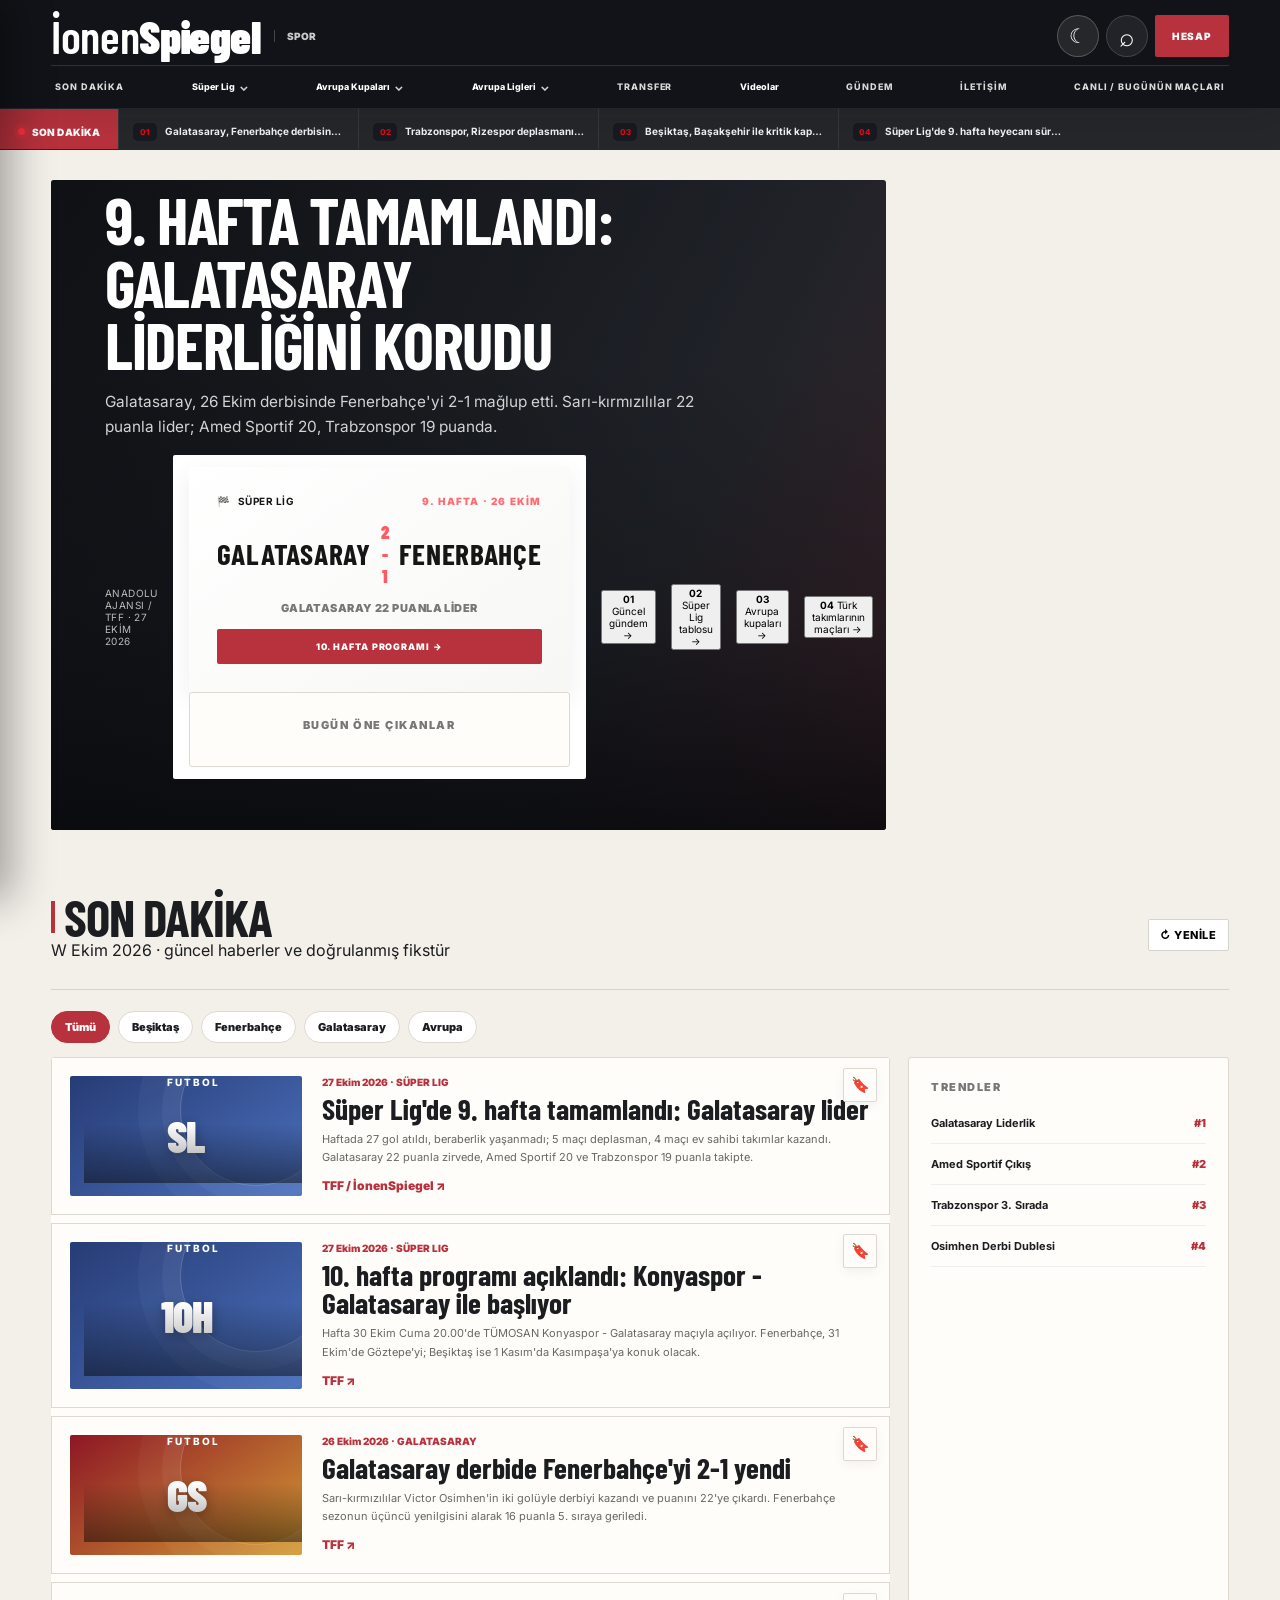
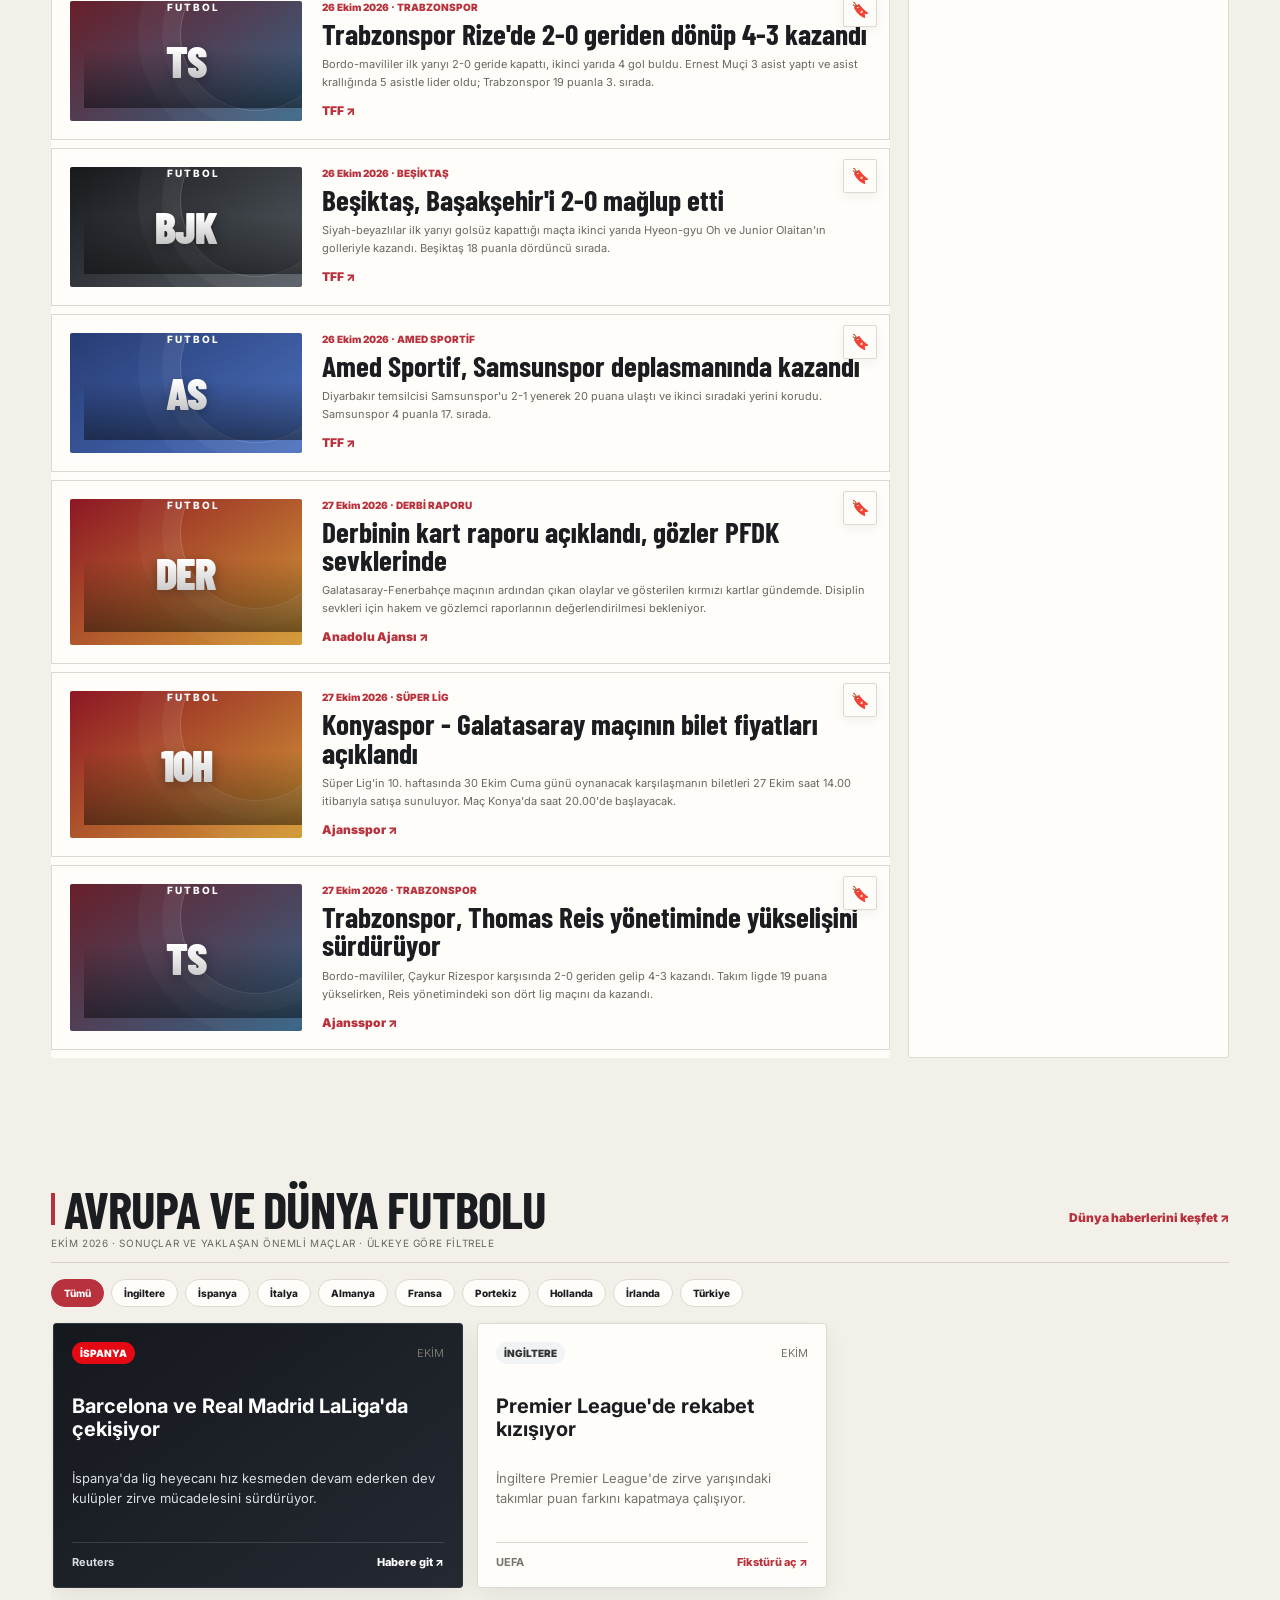
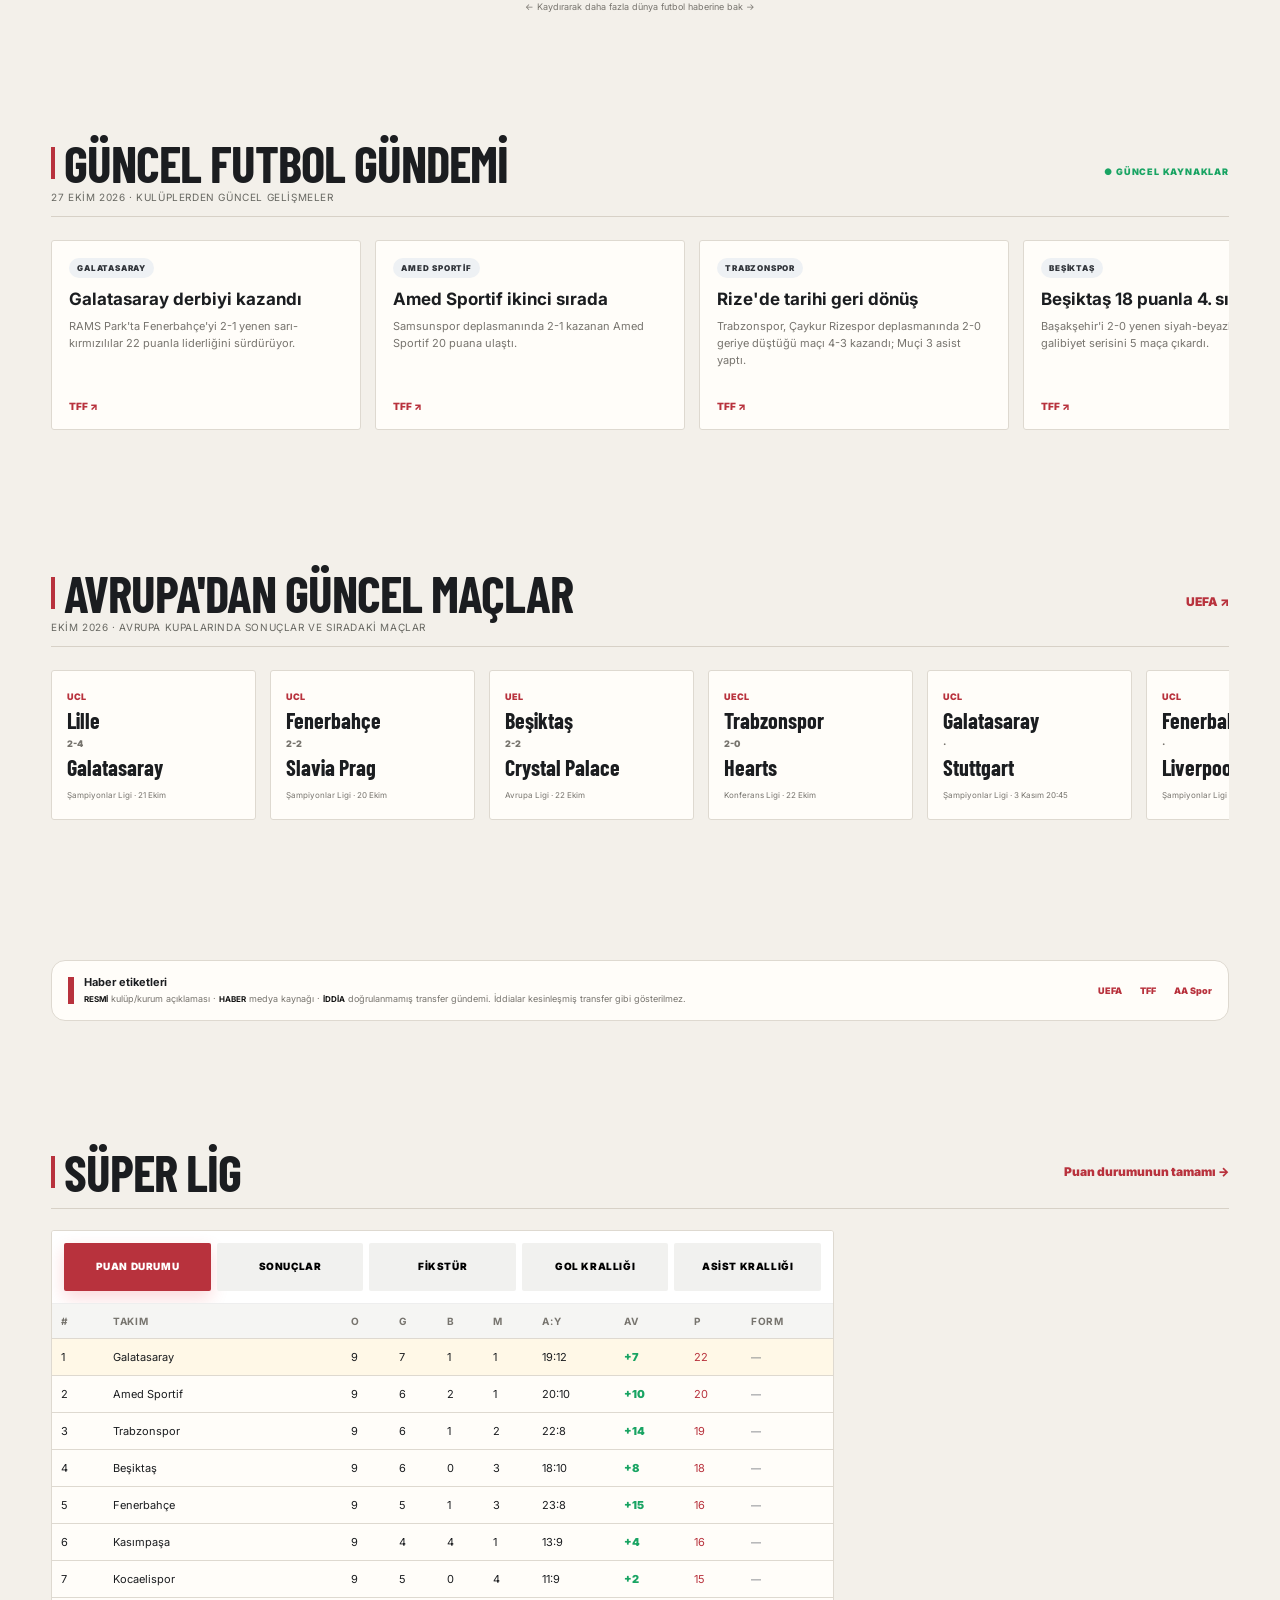
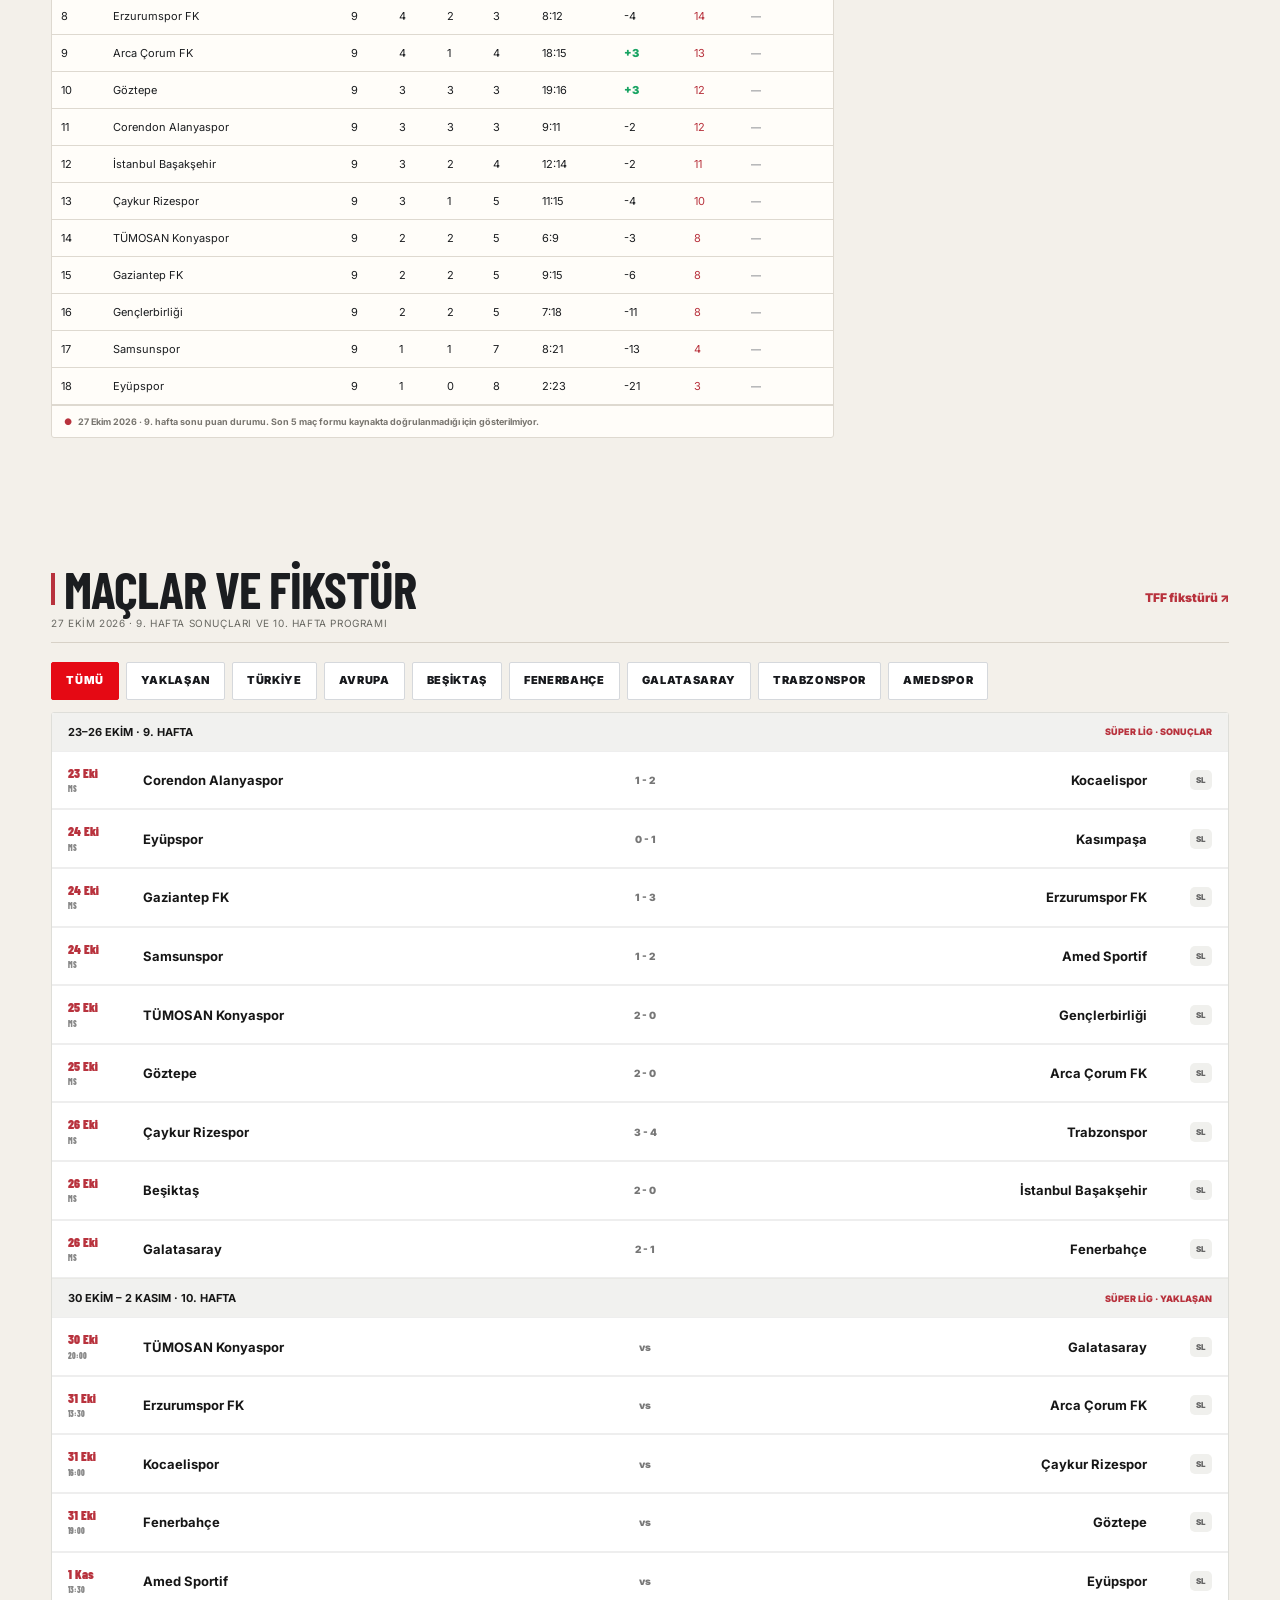
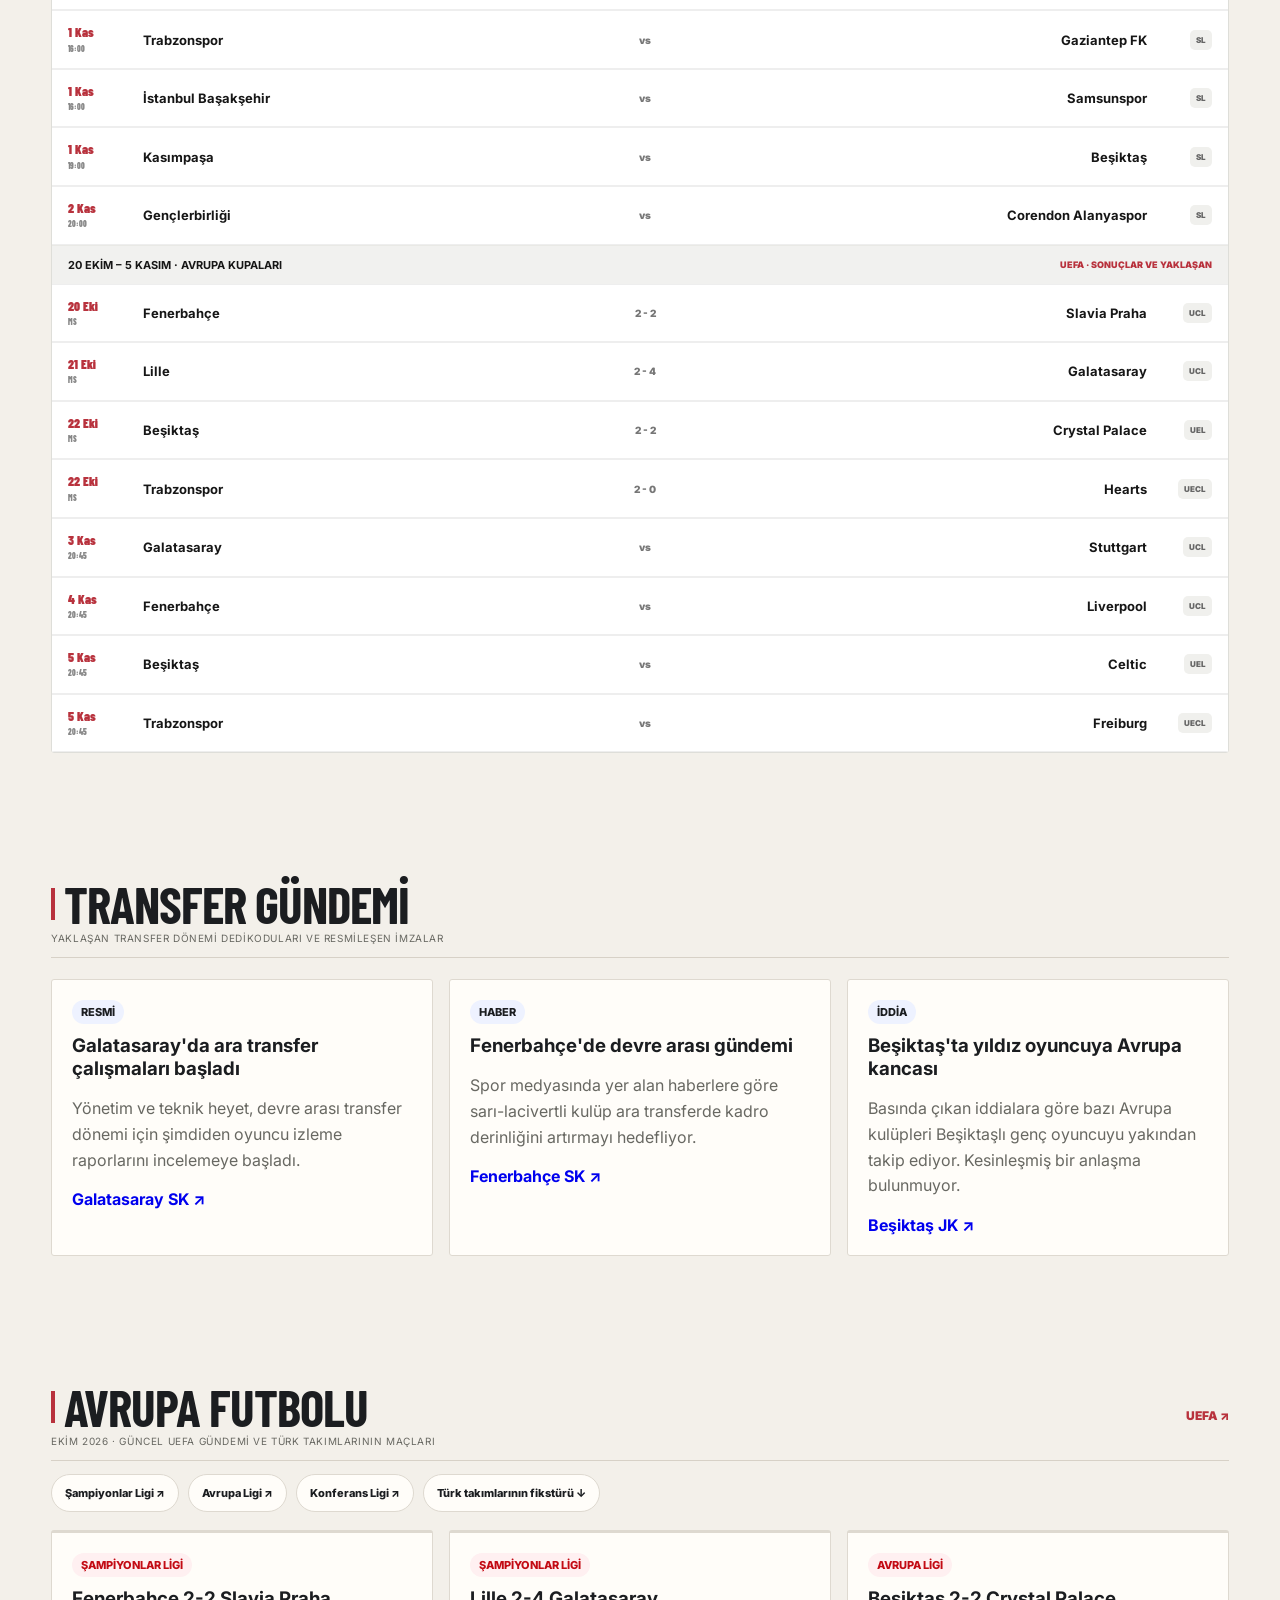
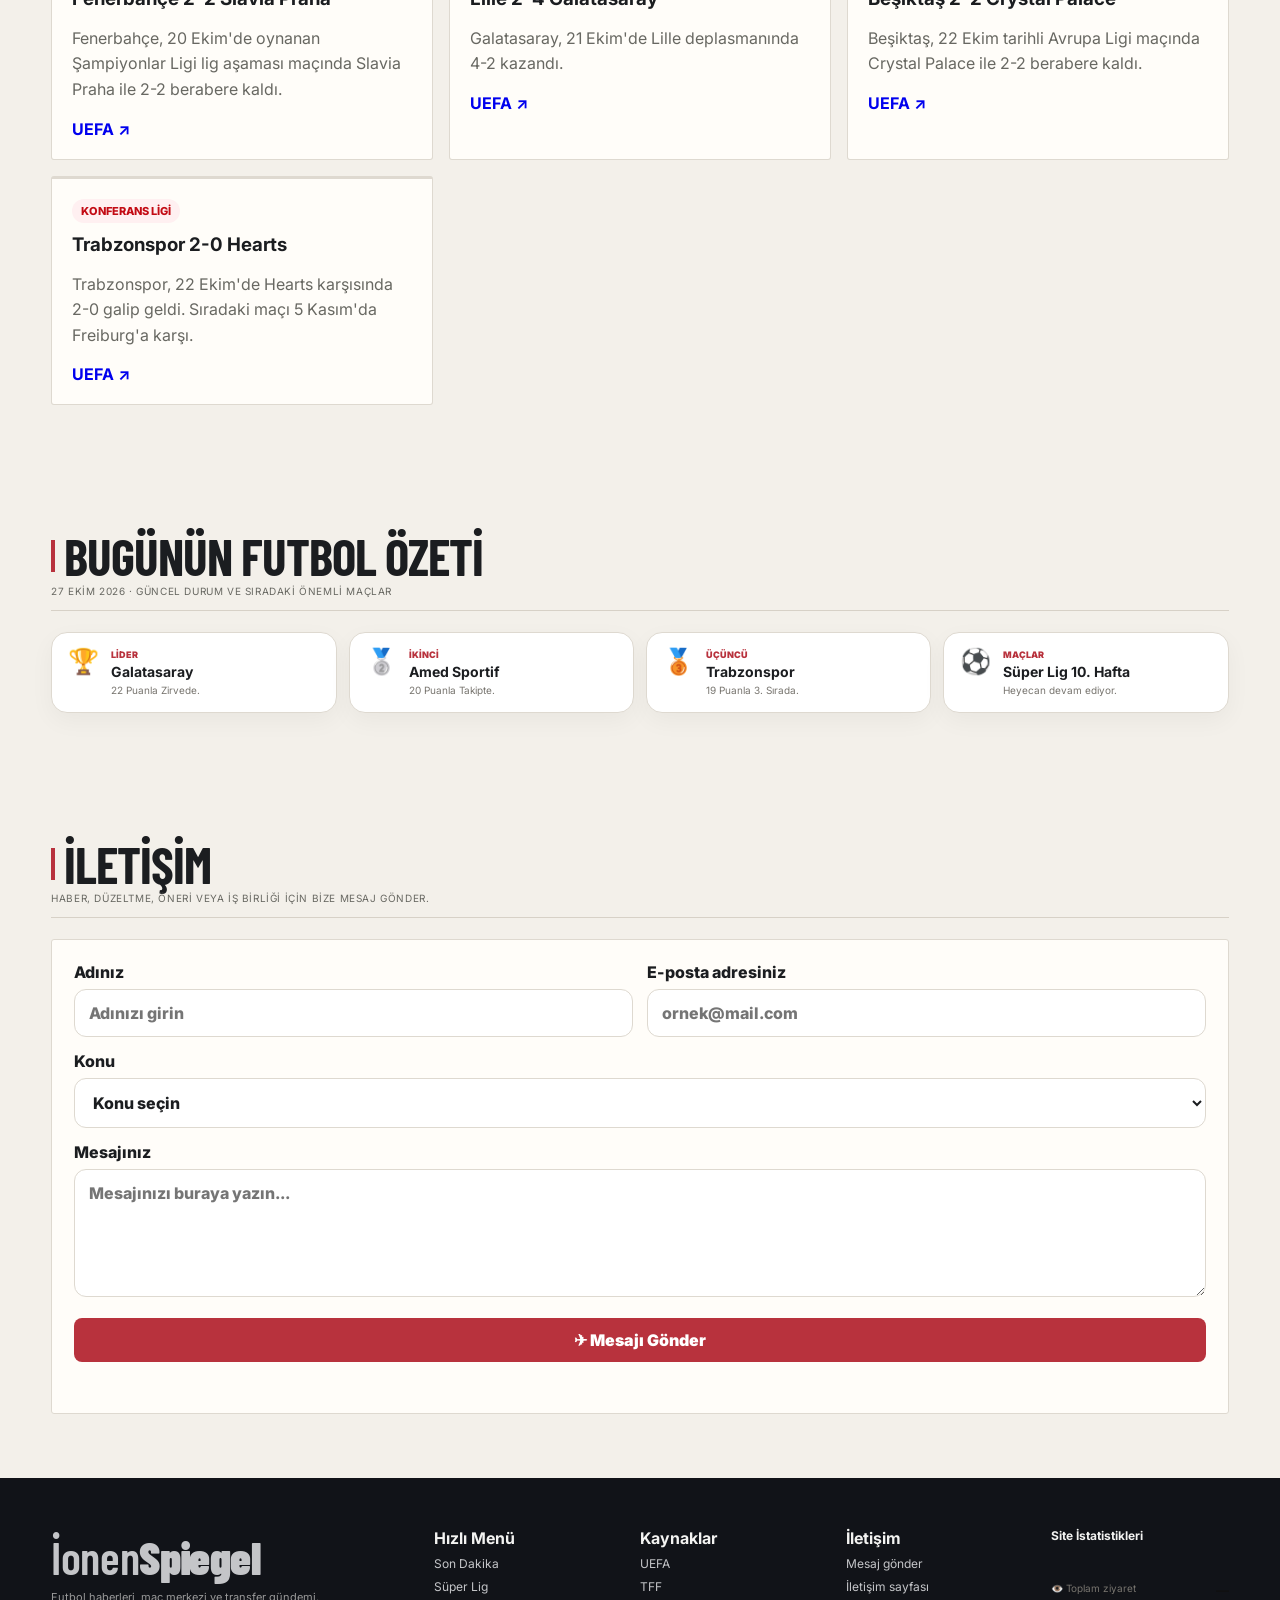
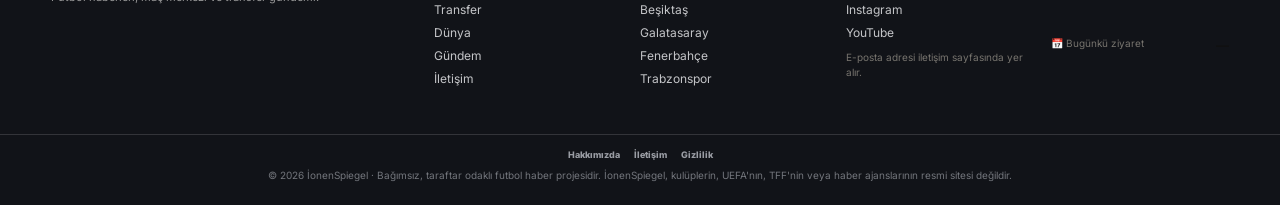
==== commit 88e12d5f: "27 ekim v1" ====
--- a/index.html
+++ b/index.html
@@ -7,9 +7,9 @@
 <link rel="icon" href="icon-192.png" type="image/png">
 <link rel="apple-touch-icon" href="icon-192.png">
 <link rel="manifest" href="manifest.json">
-<title>İonenSpiegel | Güncel Futbol Haberleri • 20 Ekim 2026</title>
+<title>İonenSpiegel | Güncel Futbol Haberleri • 27 Ekim 2026</title>
 <meta name="description" content="İonenSpiegel - Son dakika futbol haberleri, transferler, puan durumları ve maç merkezi.">
-<meta property="og:title" content="İonenSpiegel | Futbol Haberleri">
+<meta property="og:title" content="İonenSpiegel | Futbol Haberleri • 27 Ekim 2026">
 <meta property="og:description" content="Son dakika futbol haberleri, Şampiyonlar Ligi, Avrupa Ligi, transferler ve Süper Lig.">
 <meta property="og:type" content="website">
 <meta property="og:site_name" content="İonenSpiegel">
@@ -21,7 +21,7 @@
 <meta property="og:image:height" content="630">
 <meta property="og:image:alt" content="İonenSpiegel futbol haberleri">
 <meta name="twitter:card" content="summary_large_image">
-<meta name="twitter:title" content="İonenSpiegel | Futbol Haberleri">
+<meta name="twitter:title" content="İonenSpiegel | Futbol Haberleri • 27 Ekim 2026">
 <meta name="twitter:description" content="Son dakika futbol haberleri, Şampiyonlar Ligi, Avrupa Ligi, maç merkezi ve transfer gündemi.">
 <meta name="twitter:image" content="https://ionenspiegel.github.io/og-image-v63.jpg">
 <link rel="preconnect" href="https://fonts.googleapis.com">
@@ -36,8 +36,8 @@
   }catch(e){}
 })();
 </script>
-<link rel="stylesheet" href="style.css?v=67d20260920">
-<link rel="stylesheet" href="v62-modern.css?v=65">
+<link rel="stylesheet" href="style.css?v=67d20261027">
+<link rel="stylesheet" href="v62-modern.css?v=66">
 <style id="live-score-removed">
 #liveScoreWidget,#liveScoreCard,#liveScoreList,.live-score-list,#timelineModal,.live-clock,.live-all-link{display:none!important}
 
@@ -76,7 +76,7 @@
 @media(max-width:820px){.mobile-nav{height:64px}.mobile-nav a.active,.mobile-nav button.active{transform:translateY(-2px)}.section{scroll-margin-top:86px}.hero-media{box-shadow:0 18px 45px #0003}.fixture-board{box-shadow:0 14px 34px #0003}}
 @media(prefers-reduced-motion:reduce){html{scroll-behavior:auto}.mobile-nav,.fixture-filter{transition:none}.breaking-scroll{animation:none!important}.live-pulse{animation:none!important}.news-feed.skeleton-mode .news-row:after{animation:none!important}.slider-arrow,.slider-dots{transition:none!important}}
 </style>
-<link rel="stylesheet" href="v62-light-theme-fix.css?v=63">
+<link rel="stylesheet" href="v62-light-theme-fix.css?v=64">
   <script src="./ga4.js?v=64" defer></script>
 
 <style id="v65-professional-fixes">
@@ -137,7 +137,7 @@
 </script>
 
 <style id="v78-fixture-team-refresh">.upcoming-fixture-day .fixture-day-head{background:#fff7f7}.upcoming-match{background:#fff}.upcoming-match time{font-size:13px;line-height:1.1}.upcoming-match time small{font-size:8px;color:#888}.upcoming-match .fixture-vs{color:var(--red);font-weight:900}@media(max-width:520px){.upcoming-match time{font-size:11px}}</style>
-<link rel="stylesheet" href="v85-modern.css?v=86.3"></head>
+<link rel="stylesheet" href="v85-modern.css?v=87.0-20261027"></head>
 <body>
 <div id="progress"></div>
 <header class="topbar">
@@ -172,10 +172,10 @@
 <div class="breaking" id="sondakika">
   <div class="breaking-label"><span class="live-dot"></span> SON DAKİKA</div>
   <div class="breaking-scroll" id="breakingScroll" aria-label="Son dakika haberleri">
-    <a href="#gundem"><span>01</span><b>Trabzonspor derbide hata yapmadı: 2-0</b></a>
-    <a href="#gundem"><span>02</span><b>Kasımpaşa, Samsunspor'u 4-1 mağlup etti</b></a>
-    <a href="#gundem"><span>03</span><b>Göztepe deplasmanda Kocaelispor'u 2-1 yendi</b></a>
-    <a href="#gundem"><span>04</span><b>Başakşehir, Gaziantep FK'yı 2-1 geçti</b></a>
+    <a href="#gundem"><span>01</span><b>Galatasaray, Fenerbahçe derbisinde liderliğini koruyor</b></a>
+    <a href="#gundem"><span>02</span><b>Trabzonspor, Rizespor deplasmanında 3 puan arıyor</b></a>
+    <a href="#gundem"><span>03</span><b>Beşiktaş, Başakşehir ile kritik kapışmada</b></a>
+    <a href="#gundem"><span>04</span><b>Süper Lig'de 9. hafta heyecanı sürüyor</b></a>
   </div>
 </div>
 
@@ -203,19 +203,19 @@
       <div class="hero-overlay"></div>
       <div class="hero-copy">
         <span class="category red">SON DAKİKA</span>
-        <h1 id="heroTitle">Trabzonspor derbide hata yapmadı: 2-0</h1>
-        <p id="heroText">Süper Lig'in 8. haftasının kapanış maçında Trabzonspor, evinde Beşiktaş'ı 2-0 mağlup etti. Bordo-mavililer puanını 16'ya yükseltirken, Beşiktaş 15 puanda kaldı[span_7](start_span)[span_7](end_span)[span_8](start_span)[span_8](end_span).</p>
-        <div class="hero-meta"><span id="heroSource">TFF / İonenSpiegel · 19 Ekim 2026</span><button class="ghost-btn" id="heroRead" type="button" onclick="window.open('https://www.tff.org/Default.aspx?pageID=198','_blank','noopener')">Haberi görüntüle ↗</button></div>
+        <h1 id="heroTitle">9. hafta tamamlandı: Galatasaray liderliğini korudu</h1>
+        <p id="heroText">Galatasaray, 26 Ekim derbisinde Fenerbahçe'yi 2-1 mağlup etti. Sarı-kırmızılılar 22 puanla lider; Amed Sportif 20, Trabzonspor 19 puanda.</p>
+        <div class="hero-meta"><span id="heroSource">Anadolu Ajansı / TFF · 27 Ekim 2026</span><button class="ghost-btn" id="heroRead" type="button" onclick="window.open(\'https://www.star.com.tr/spor/super-ligde-9-hafta-sona-erdi-iste-sonuclar-haber-2049332/','_blank','noopener')Haberi görüntüle ↗</button></div>
       </div>
     </div>
     <aside class="hero-side">
-      <div class="home-fixture-card derby-card"><div class="home-fixture-kicker"><span>🏁</span><b>MAÇ SONUCU</b><span>19 EKİM</span></div><div class="home-fixture-teams"><strong>TRABZONSPOR</strong><em>2 - 0</em><strong>BEŞİKTAŞ</strong></div><div class="home-fixture-meta">Süper Lig · 8. hafta</div><a href="#maclar" class="wide-btn">Maç merkezine git →</a></div>
+      <div class="home-fixture-card derby-card"><div class="home-fixture-kicker"><span>🏁</span><b>SÜPER LİG</b><span>9. HAFTA · 26 EKİM</span></div><div class="home-fixture-teams"><strong>GALATASARAY</strong><em>2 - 1</em><strong>FENERBAHÇE</strong></div><div class="home-fixture-meta">Galatasaray 22 puanla lider</div><a href="#maclar" class="wide-btn">10. hafta programı →</a></div>
       <div class="quick-panel"><div class="panel-title">BUGÜN ÖNE ÇIKANLAR</div><button data-scroll="#gundem"><b>01</b> Güncel gündem <span>→</span></button><button data-scroll="#puan"><b>02</b> Süper Lig tablosu <span>→</span></button><button data-scroll="#avrupa-kupalari"><b>03</b> Avrupa kupaları <span>→</span></button><button data-scroll="#maclar"><b>04</b> Türk takımlarının maçları <span>→</span></button></div>
     </aside>
   </section>
 
   <section class="section latest-section">
-    <div class="section-head"><div><h2><span class="red-line"></span> Son Dakika</h2><p class="section-subtitle" id="newsStatus">20 Ekim 2026 · güncel ve doğrulanmış haber seçkisi</p></div><button class="filter-btn" id="refreshNews" type="button" aria-label="Haber akışını yenile">↻ Yenile</button></div>
+    <div class="section-head"><div><h2><span class="red-line"></span> Son Dakika</h2>W Ekim 2026 · güncel haberler ve doğrulanmış fikstür</p></div><button class="filter-btn" id="refreshNews" type="button" aria-label="Haber akışını yenile">↻ Yenile</button></div>
     <div class="news-chips" id="newsChips" role="tablist" aria-label="Haber filtreleri">
       <button class="news-chip active" type="button" data-news-filter="all">Tümü</button>
       <button class="news-chip" type="button" data-news-filter="Beşiktaş">Beşiktaş</button>
@@ -225,68 +225,111 @@
     </div>
     <div class="latest-layout">
       <div class="news-feed" id="newsFeed">
-        <article class="news-row has-bookmark" data-news-id="superlig-trabzonspor-besiktas-2026-10-19" data-team="Trabzonspor / Beşiktaş" data-search="Trabzonspor derbide hata yapmadı 2-0 Beşiktaş">
+        <article class="news-row has-bookmark" data-news-id="superlig-9-hafta-ozeti-2026-10-27" data-team="Süper Lig" data-search="Süper Lig 9. hafta puan durumu lider Galatasaray">
           <button class="bookmark-btn" type="button" aria-label="Haberi kaydet" title="Sonra oku">🔖</button>
-          <a class="thumb news-thumb-badge" href="https://www.tff.org/Default.aspx?pageID=198" target="_blank" rel="noopener noreferrer" aria-label="Haberi kaynağında aç"><span>TS-BJK</span></a>
+          <a class="thumb news-thumb-badge" href="https://www.tff.org/Default.aspx?pageID=198" target="_blank" rel="noopener noreferrer" aria-label="Haberi kaynağında aç"><span>SL</span></a>
           <div>
-            <div class="news-kicker">19 Ekim 2026 · TRABZONSPOR / BEŞİKTAŞ</div>
-            <h3>Trabzonspor derbide hata yapmadı: 2-0</h3>
-            <p>Süper Lig'in 8. haftasının kapanış maçında Trabzonspor, evinde Beşiktaş'ı 2-0 mağlup ederek üç puanın sahibi oldu[span_9](start_span)[span_9](end_span)[span_10](start_span)[span_10](end_span).</p>
+            <div class="news-kicker">27 Ekim 2026 · SÜPER LIG</div>
+            <h3>Süper Lig'de 9. hafta tamamlandı: Galatasaray lider</h3>
+            <p>Haftada 27 gol atıldı, beraberlik yaşanmadı; 5 maçı deplasman, 4 maçı ev sahibi takımlar kazandı. Galatasaray 22 puanla zirvede, Amed Sportif 20 ve Trabzonspor 19 puanla takipte.</p>
             <a href="https://www.tff.org/Default.aspx?pageID=198" target="_blank" rel="noopener noreferrer">TFF / İonenSpiegel ↗</a>
           </div>
         </article>
-        <article class="news-row has-bookmark" data-news-id="superlig-kasimpasa-samsunspor-2026-10-18" data-team="Süper Lig" data-search="Kasımpaşa Samsunspor 4-1 kazandı">
+        <article class="news-row has-bookmark" data-news-id="superlig-10-hafta-programi-2026-10-27" data-team="Süper Lig" data-search="Süper Lig 10. hafta programı Konyaspor Galatasaray">
           <button class="bookmark-btn" type="button" aria-label="Haberi kaydet" title="Sonra oku">🔖</button>
-          <a class="thumb news-thumb-badge" href="https://www.tff.org/Default.aspx?pageID=198" target="_blank" rel="noopener noreferrer" aria-label="Haberi kaynağında aç"><span>KAS</span></a>
+          <a class="thumb news-thumb-badge" href="https://www.tff.org/Default.aspx?pageID=198" target="_blank" rel="noopener noreferrer" aria-label="Haberi kaynağında aç"><span>10H</span></a>
           <div>
-            <div class="news-kicker">18 Ekim 2026 · SÜPER LIG</div>
-            <h3>Kasımpaşa, Samsunspor karşısında 4-1 kazandı</h3><p>Süper Lig'in 8. hafta karşılaşmasında Kasımpaşa, Samsunspor'u 4-1 mağlup ederek haftayı 3 puanla kapattı[span_11](start_span)[span_11](end_span).</p><a href="https://www.tff.org/Default.aspx?pageID=198" target="_blank" rel="noopener noreferrer">TFF ↗</a>
+            <div class="news-kicker">27 Ekim 2026 · SÜPER LIG</div>
+            <h3>10. hafta programı açıklandı: Konyaspor - Galatasaray ile başlıyor</h3>
+            <p>Hafta 30 Ekim Cuma 20.00'de TÜMOSAN Konyaspor - Galatasaray maçıyla açılıyor. Fenerbahçe, 31 Ekim'de Göztepe'yi; Beşiktaş ise 1 Kasım'da Kasımpaşa'ya konuk olacak.</p>
+            <a href="https://www.tff.org/Default.aspx?pageID=198" target="_blank" rel="noopener noreferrer">TFF ↗</a>
           </div>
         </article>
-        <article class="news-row has-bookmark" data-news-id="superlig-kocaelispor-goztepe-2026-10-18" data-team="Göztepe" data-search="Göztepe Kocaelisporu deplasmanda 2-1 yendi">
+        <article class="news-row has-bookmark" data-news-id="galatasaray-fenerbahce-derbi-2026-10-26" data-team="Galatasaray" data-search="Galatasaray Fenerbahçe derbi 2-1 Osimhen">
           <button class="bookmark-btn" type="button" aria-label="Haberi kaydet" title="Sonra oku">🔖</button>
-          <a class="thumb news-thumb-badge" href="https://www.tff.org/Default.aspx?pageID=198" target="_blank" rel="noopener noreferrer" aria-label="Haberi kaynağında aç"><span>GÖZ</span></a>
+          <a class="thumb news-thumb-badge" href="https://www.tff.org/Default.aspx?pageID=198" target="_blank" rel="noopener noreferrer" aria-label="Haberi kaynağında aç"><span>GS</span></a>
           <div>
-            <div class="news-kicker">18 Ekim 2026 · SÜPER LIG</div>
-            <h3>Göztepe deplasmanda Kocaelispor'u 2-1 yendi</h3><p>Süper Lig'in 8. haftasında Göztepe, deplasmanda Kocaelispor'u 2-1 mağlup etmeyi başardı[span_12](start_span)[span_12](end_span).</p><a href="https://www.tff.org/Default.aspx?pageID=198" target="_blank" rel="noopener noreferrer">TFF ↗</a>
+            <div class="news-kicker">26 Ekim 2026 · GALATASARAY</div>
+            <h3>Galatasaray derbide Fenerbahçe'yi 2-1 yendi</h3>
+            <p>Sarı-kırmızılılar Victor Osimhen'in iki golüyle derbiyi kazandı ve puanını 22'ye çıkardı. Fenerbahçe sezonun üçüncü yenilgisini alarak 16 puanla 5. sıraya geriledi.</p>
+            <a href="https://www.tff.org/Default.aspx?pageID=198" target="_blank" rel="noopener noreferrer">TFF ↗</a>
           </div>
         </article>
-        <article class="news-row has-bookmark" data-news-id="superlig-basaksehir-gaziantep-2026-10-18" data-team="İstanbul Başakşehir" data-search="Başakşehir Gaziantep FK 2-1 kazandı">
-          <button class="bookmark-btn" type="button" aria-label="Habere kaydet" title="Sonra oku">🔖</button>
-          <a class="thumb news-thumb-badge" href="https://www.tff.org/Default.aspx?pageID=198" target="_blank" rel="noopener noreferrer" aria-label="Haberi kaynağında aç"><span>BAŞ</span></a>
+        <article class="news-row has-bookmark" data-news-id="trabzonspor-rizespor-4-3-2026-10-26" data-team="Trabzonspor" data-search="Trabzonspor Rizespor 4-3 Muçi asist">
+          <button class="bookmark-btn" type="button" aria-label="Haberi kaydet" title="Sonra oku">🔖</button>
+          <a class="thumb news-thumb-badge" href="https://www.tff.org/Default.aspx?pageID=198" target="_blank" rel="noopener noreferrer" aria-label="Haberi kaynağında aç"><span>TS</span></a>
           <div>
-            <div class="news-kicker">18 Ekim 2026 · SÜPER LIG</div>
-            <h3>Başakşehir, Gaziantep FK'yı 2-1 geçti</h3><p>İstanbul Başakşehir, 8. hafta mücadelesinde evinde Gaziantep FK'yı 2-1 mağlup etti[span_13](start_span)[span_13](end_span).</p><a href="https://www.tff.org/Default.aspx?pageID=198" target="_blank" rel="noopener noreferrer">TFF ↗</a>
+            <div class="news-kicker">26 Ekim 2026 · TRABZONSPOR</div>
+            <h3>Trabzonspor Rize'de 2-0 geriden dönüp 4-3 kazandı</h3>
+            <p>Bordo-mavililer ilk yarıyı 2-0 geride kapattı, ikinci yarıda 4 gol buldu. Ernest Muçi 3 asist yaptı ve asist krallığında 5 asistle lider oldu; Trabzonspor 19 puanla 3. sırada.</p>
+            <a href="https://www.tff.org/Default.aspx?pageID=198" target="_blank" rel="noopener noreferrer">TFF ↗</a>
           </div>
         </article>
-        <article class="news-row has-bookmark" data-news-id="superlig-galatasaray-genclerbirligi-2026-10-17" data-team="Galatasaray" data-search="Galatasaray, Gençlerbirliği deplasmanından 1-0 galip çıktı">
+        <article class="news-row has-bookmark" data-news-id="besiktas-basaksehir-2-0-2026-10-26" data-team="Beşiktaş" data-search="Beşiktaş Başakşehir 2-0 Oh Olaitan">
           <button class="bookmark-btn" type="button" aria-label="Haberi kaydet" title="Sonra oku">🔖</button>
-          <a class="thumb news-thumb-badge" href="https://www.dha.com.tr" target="_blank" rel="noopener noreferrer" aria-label="Haberi kaynağında aç"><span>GS</span></a>
+          <a class="thumb news-thumb-badge" href="https://www.tff.org/Default.aspx?pageID=198" target="_blank" rel="noopener noreferrer" aria-label="Haberi kaynağında aç"><span>BJK</span></a>
           <div>
-            <div class="news-kicker">17 Ekim 2026 · GALATASARAY</div>
-            <h3>Galatasaray, Gençlerbirliği deplasmanından 1-0 galip çıktı</h3>
-            <p>17 Ekim'de oynanan maçta Galatasaray, Gençlerbirliği karşısında 1-0 kazandı[span_14](start_span)[span_14](end_span).</p>
-            <a href="https://www.dha.com.tr" target="_blank" rel="noopener noreferrer">DHA / TFF ↗</a>
+            <div class="news-kicker">26 Ekim 2026 · BEŞİKTAŞ</div>
+            <h3>Beşiktaş, Başakşehir'i 2-0 mağlup etti</h3>
+            <p>Siyah-beyazlılar ilk yarıyı golsüz kapattığı maçta ikinci yarıda Hyeon-gyu Oh ve Junior Olaitan'ın golleriyle kazandı. Beşiktaş 18 puanla dördüncü sırada.</p>
+            <a href="https://www.tff.org/Default.aspx?pageID=198" target="_blank" rel="noopener noreferrer">TFF ↗</a>
+          </div>
+        </article>
+        <article class="news-row has-bookmark" data-news-id="amed-sportif-samsunspor-2026-10-26" data-team="Süper Lig" data-search="Amed Sportif Samsunspor 2-1 deplasman">
+          <button class="bookmark-btn" type="button" aria-label="Haberi kaydet" title="Sonra oku">🔖</button>
+          <a class="thumb news-thumb-badge" href="https://www.tff.org/Default.aspx?pageID=198" target="_blank" rel="noopener noreferrer" aria-label="Haberi kaynağında aç"><span>AS</span></a>
+          <div>
+            <div class="news-kicker">26 Ekim 2026 · AMED SPORTİF</div>
+            <h3>Amed Sportif, Samsunspor deplasmanında kazandı</h3>
+            <p>Diyarbakır temsilcisi Samsunspor'u 2-1 yenerek 20 puana ulaştı ve ikinci sıradaki yerini korudu. Samsunspor 4 puanla 17. sırada.</p>
+            <a href="https://www.tff.org/Default.aspx?pageID=198" target="_blank" rel="noopener noreferrer">TFF ↗</a>
+          </div>
+        </article>
+        <article class="news-row has-bookmark" data-news-id="derbi-kart-raporu-2026-10-27" data-team="Galatasaray" data-search="Galatasaray Fenerbahçe derbi kart raporu kırmızı kart PFDK 27 Ekim 2026">
+          <button class="bookmark-btn" type="button" aria-label="Haberi kaydet" title="Sonra oku">🔖</button>
+          <a class="thumb news-thumb-badge" href="https://aa.com.tr/tr/spor/galatasaray-fenerbahce-derbisinde-yine-kartlar-havada-ucustu/4102318" target="_blank" rel="noopener noreferrer" aria-label="Haberi kaynağında aç"><span>DER</span></a>
+          <div>
+            <div class="news-kicker">27 Ekim 2026 · DERBİ RAPORU</div>
+            <h3>Derbinin kart raporu açıklandı, gözler PFDK sevklerinde</h3>
+            <p>Galatasaray-Fenerbahçe maçının ardından çıkan olaylar ve gösterilen kırmızı kartlar gündemde. Disiplin sevkleri için hakem ve gözlemci raporlarının değerlendirilmesi bekleniyor.</p>
+            <a href="https://aa.com.tr/tr/spor/galatasaray-fenerbahce-derbisinde-yine-kartlar-havada-ucustu/4102318" target="_blank" rel="noopener noreferrer">Anadolu Ajansı ↗</a>
+          </div>
+        </article>
+        <article class="news-row has-bookmark" data-news-id="konyaspor-galatasaray-biletleri-2026-10-27" data-team="Galatasaray" data-search="Konyaspor Galatasaray 30 Ekim 2026 bilet fiyatları satışa çıktı">
+          <button class="bookmark-btn" type="button" aria-label="Haberi kaydet" title="Sonra oku">🔖</button>
+          <a class="thumb news-thumb-badge" href="https://ajansspor.com/haber/konyaspor-galatasaray-macinin-bilet-fiyatlari-belli-oldu-737415" target="_blank" rel="noopener noreferrer" aria-label="Haberi kaynağında aç"><span>10H</span></a>
+          <div>
+            <div class="news-kicker">27 Ekim 2026 · SÜPER LİG</div>
+            <h3>Konyaspor - Galatasaray maçının bilet fiyatları açıklandı</h3>
+            <p>Süper Lig'in 10. haftasında 30 Ekim Cuma günü oynanacak karşılaşmanın biletleri 27 Ekim saat 14.00 itibarıyla satışa sunuluyor. Maç Konya'da saat 20.00'de başlayacak.</p>
+            <a href="https://ajansspor.com/haber/konyaspor-galatasaray-macinin-bilet-fiyatlari-belli-oldu-737415" target="_blank" rel="noopener noreferrer">Ajansspor ↗</a>
+          </div>
+        </article>
+        <article class="news-row has-bookmark" data-news-id="trabzonspor-thomas-reis-2026-10-27" data-team="Trabzonspor" data-search="Trabzonspor Thomas Reis 4 maç 12 puan 19 puan 27 Ekim 2026">
+          <button class="bookmark-btn" type="button" aria-label="Haberi kaydet" title="Sonra oku">🔖</button>
+          <a class="thumb news-thumb-badge" href="https://ajansspor.com/haber/trabzonspora-thomas-reis-dokunusu-737420" target="_blank" rel="noopener noreferrer" aria-label="Haberi kaynağında aç"><span>TS</span></a>
+          <div>
+            <div class="news-kicker">27 Ekim 2026 · TRABZONSPOR</div>
+            <h3>Trabzonspor, Thomas Reis yönetiminde yükselişini sürdürüyor</h3>
+            <p>Bordo-mavililer, Çaykur Rizespor karşısında 2-0 geriden gelip 4-3 kazandı. Takım ligde 19 puana yükselirken, Reis yönetimindeki son dört lig maçını da kazandı.</p>
+            <a href="https://ajansspor.com/haber/trabzonspora-thomas-reis-dokunusu-737420" target="_blank" rel="noopener noreferrer">Ajansspor ↗</a>
           </div>
         </article>
       </div>
-      <div class="widget"><div class="widget-title">TRENDLER</div><ol class="trend-list"><li><b>Trabzonspor-Beşiktaş</b><span>#1</span></li><li><b>Fenerbahçe-Slavia Prag</b><span>#2</span></li><li><b>Lille-Galatasaray</b><span>#3</span></li><li><b>Kasımpaşa-Samsunspor</b><span>#4</span></li></ol></div>
+      <div class="widget"><div class="widget-title">TRENDLER</div><ol class="trend-list"><li><b>Galatasaray Liderlik</b><span>#1</span></li><li><b>Amed Sportif Çıkış</b><span>#2</span></li><li><b>Trabzonspor 3. Sırada</b><span>#3</span></li><li><b>Osimhen Derbi Dublesi</b><span>#4</span></li></ol></div>
     </div>
   </section>
 
   <section class="section world-news-section" id="dunya">
     <span class="anchor-alias" id="avrupa" aria-hidden="true"></span>
     <div class="section-head">
-      <div><h2><span class="red-line"></span> Avrupa ve Dünya Futbolu</h2><p class="section-subtitle">13-22 Ekim 2026 · sonuçlar ve yaklaşan önemli maçlar · ülkeye göre filtrele</p></div>
+      <div><h2><span class="red-line"></span> Avrupa ve Dünya Futbolu</h2><p class="section-subtitle">Ekim 2026 · sonuçlar ve yaklaşan önemli maçlar · ülkeye göre filtrele</p></div>
       <a class="text-link" href="https://www.reuters.com/sports/soccer/" target="_blank" rel="noopener noreferrer">Dünya haberlerini keşfet ↗</a>
     </div>
     <div class="world-country-filters" role="group" aria-label="Ülkeye göre filtrele"><button type="button" class="active" data-world-filter="all">Tümü</button><button type="button" data-world-filter="İNGİLTERE">İngiltere</button><button type="button" data-world-filter="İSPANYA">İspanya</button><button type="button" data-world-filter="İTALYA">İtalya</button><button type="button" data-world-filter="ALMANYA">Almanya</button><button type="button" data-world-filter="FRANSA">Fransa</button><button type="button" data-world-filter="PORTEKİZ">Portekiz</button><button type="button" data-world-filter="HOLLANDA">Hollanda</button><button type="button" data-world-filter="İRLANDA">İrlanda</button><button type="button" data-world-filter="TÜRKİYE">Türkiye</button></div>
     <div class="world-news-track" aria-label="Dünya futbol haberleri yatay kaydırma alanı">
-      <article class="world-card featured"><div class="world-card-top"><span class="world-tag breaking-tag">İSPANYA</span><span>13 EKİM</span></div><h3>Barcelona, Galatasaray'ı İstanbul'da 4-1 yendi</h3><p>Şampiyonlar Ligi ikinci haftasında Barcelona RAMS Park'ta kazandı; Galatasaray iki maçta puansız.</p><div class="world-card-bottom"><b>NTV</b><a href="https://www.ntv.com.tr/sporskor/sampiyonlar-ligi-heyecani-galatasaray-barcelona-maci-1746185" target="_blank" rel="noopener noreferrer">Habere git ↗</a></div></article>
-      <article class="world-card"><div class="world-card-top"><span class="world-tag">İNGİLTERE</span><span>14 EKİM</span></div><h3>Aston Villa, Fenerbahçe'yi 6-0 yendi</h3><p>Fenerbahçe, Şampiyonlar Ligi ikinci hafta maçında İngiltere'de ağır yenildi.</p><div class="world-card-bottom"><b>UEFA</b><a href="https://www.uefa.com/uefachampionsleague/clubs/52692--fenerbahce/matches/" target="_blank" rel="noopener noreferrer">Fikstürü aç ↗</a></div></article>
-      <article class="world-card"><div class="world-card-top"><span class="world-tag">ALMANYA</span><span>15 EKİM</span></div><h3>Hoffenheim 2-3 Beşiktaş</h3><p>Beşiktaş, Avrupa Ligi lig aşamasında deplasmanda üç puanı aldı.</p><div class="world-card-bottom"><b>Haber Gazetesi</b><a href="https://www.habergazetesi.com.tr/hoffenheim-besiktas-mac-sonucu-2-3-golleri-kim-atti-mac-ozeti-ve-onemli-anlar" target="_blank" rel="noopener noreferrer">Habere git ↗</a></div></article>
-      <article class="world-card"><div class="world-card-top"><span class="world-tag">FİNLANDİYA</span><span>15 EKİM</span></div><h3>KuPS Kuopio 2-4 Trabzonspor</h3><p>Bordo-mavililer Konferans Ligi'ne deplasmanda galibiyetle başladı.</p><div class="world-card-bottom"><b>24 Saat</b><a href="https://www.24saatgazetesi.com/trabzonspor-konferans-liginde-kups-kuopioyu-4-2-maglup-etti" target="_blank" rel="noopener noreferrer">Habere git ↗</a></div></article>
-      <article class="world-card"><div class="world-card-top"><span class="world-tag">TÜRKİYE</span><span>20 EKİM</span></div><h3>Süper Lig'de 8. hafta tamamlandı</h3><p>Galatasaray 19 puanla lider; Trabzonspor derbide kazanarak 16 puanla 4. sıraya tırmandı, Beşiktaş 15 puanda kaldı[span_15](start_span)[span_15](end_span)[span_16](start_span)[span_16](end_span).</p><div class="world-card-bottom"><b>TFF</b><a href="https://www.tff.org/Default.aspx?pageID=198" target="_blank" rel="noopener noreferrer">Habere git ↗</a></div></article>
+      <article class="world-card featured"><div class="world-card-top"><span class="world-tag breaking-tag">İSPANYA</span><span>EKİM</span></div><h3>Barcelona ve Real Madrid LaLiga'da çekişiyor</h3><p>İspanya'da lig heyecanı hız kesmeden devam ederken dev kulüpler zirve mücadelesini sürdürüyor.</p><div class="world-card-bottom"><b>Reuters</b><a href="https://www.reuters.com/sports/soccer/" target="_blank" rel="noopener noreferrer">Habere git ↗</a></div></article>
+      <article class="world-card"><div class="world-card-top"><span class="world-tag">İNGİLTERE</span><span>EKİM</span></div><h3>Premier League'de rekabet kızışıyor</h3><p>İngiltere Premier League'de zirve yarışındaki takımlar puan farkını kapatmaya çalışıyor.</p><div class="world-card-bottom"><b>UEFA</b><a href="https://www.uefa.com/" target="_blank" rel="noopener noreferrer">Fikstürü aç ↗</a></div></article>
     </div>
     <div class="horizontal-hint">← Kaydırarak daha fazla dünya futbol haberine bak →</div>
   </section>
@@ -294,27 +337,29 @@
   
 <section class="section current-world" id="gundem">
   <div class="section-head">
-    <div><h2><span class="red-line"></span> Güncel Futbol Gündemi</h2><p class="section-subtitle">20 Ekim 2026 · kulüplerden güncel gelişmeler</p></div>
+    <div><h2><span class="red-line"></span> Güncel Futbol Gündemi</h2><p class="section-subtitle">27 Ekim 2026 · kulüplerden güncel gelişmeler</p></div>
     <span class="live-source-note">● Güncel kaynaklar</span>
   </div>
   <div class="news-ticker-track" aria-label="Güncel futbol gündemi">
-    <article class="ticker-card"><span class="ticker-tag">TRABZONSPOR</span><b>Trabzonspor derbide hata yapmadı: 2-0</b><p>Süper Lig'in 8. haftasının kapanış maçında Trabzonspor, evinde Beşiktaş'ı 2-0 mağlup etti[span_17](start_span)[span_17](end_span)[span_18](start_span)[span_18](end_span).</p><a href="https://www.tff.org/Default.aspx?pageID=198" target="_blank" rel="noopener noreferrer">TFF ↗</a></article>
-    <article class="ticker-card"><span class="ticker-tag">KASIMPAŞA</span><b>Kasımpaşa, Samsunspor'u 4-1 yendi</b><p>Süper Lig 8. hafta maçında Kasımpaşa sahasında Samsunspor'u 4-1 mağlup etti[span_19](start_span)[span_19](end_span).</p><a href="https://www.tff.org/Default.aspx?pageID=198" target="_blank" rel="noopener noreferrer">TFF ↗</a></article>
-    <article class="ticker-card"><span class="ticker-tag">GÖZTEPE</span><b>Göztepe deplasmanda kazandı: 2-1</b><p>Göztepe, deplasmanda Kocaelispor'u 2-1 mağlup ederek önemli bir galibiyet aldı[span_20](start_span)[span_20](end_span).</p><a href="https://www.tff.org/Default.aspx?pageID=198" target="_blank" rel="noopener noreferrer">TFF ↗</a></article>
-    <article class="ticker-card"><span class="ticker-tag">BAŞAKŞEHİR</span><b>Başakşehir evinde 3 puanı aldı</b><p>İstanbul Başakşehir, Gaziantep FK'yı 2-1 mağlup etti[span_21](start_span)[span_21](end_span).</p><a href="https://www.tff.org/Default.aspx?pageID=198" target="_blank" rel="noopener noreferrer">TFF ↗</a></article>
+    <article class="ticker-card"><span class="ticker-tag">GALATASARAY</span><b>Galatasaray derbiyi kazandı</b><p>RAMS Park'ta Fenerbahçe'yi 2-1 yenen sarı-kırmızılılar 22 puanla liderliğini sürdürüyor.</p><a href="https://www.tff.org/Default.aspx?pageID=198" target="_blank" rel="noopener noreferrer">TFF ↗</a></article>
+    <article class="ticker-card"><span class="ticker-tag">AMED SPORTİF</span><b>Amed Sportif ikinci sırada</b><p>Samsunspor deplasmanında 2-1 kazanan Amed Sportif 20 puana ulaştı.</p><a href="https://www.tff.org/Default.aspx?pageID=198" target="_blank" rel="noopener noreferrer">TFF ↗</a></article>
+    <article class="ticker-card"><span class="ticker-tag">TRABZONSPOR</span><b>Rize'de tarihi geri dönüş</b><p>Trabzonspor, Çaykur Rizespor deplasmanında 2-0 geriye düştüğü maçı 4-3 kazandı; Muçi 3 asist yaptı.</p><a href="https://www.tff.org/Default.aspx?pageID=198" target="_blank" rel="noopener noreferrer">TFF ↗</a></article>
+    <article class="ticker-card"><span class="ticker-tag">BEŞİKTAŞ</span><b>Beşiktaş 18 puanla 4. sırada</b><p>Başakşehir'i 2-0 yenen siyah-beyazlılar sahasındaki galibiyet serisini 5 maça çıkardı.</p><a href="https://www.tff.org/Default.aspx?pageID=198" target="_blank" rel="noopener noreferrer">TFF ↗</a></article>
   </div>
 </section>
 
 <section class="section european-night" id="avrupa-gecesi">
   <div class="section-head">
-    <div><h2><span class="red-line"></span> Avrupa'dan Güncel Maçlar</h2><p class="section-subtitle">13–22 Ekim 2026 · Avrupa kupalarında sonuçlar ve sıradaki maçlar</p></div>
+    <div><h2><span class="red-line"></span> Avrupa'dan Güncel Maçlar</h2><p class="section-subtitle">Ekim 2026 · Avrupa kupalarında sonuçlar ve sıradaki maçlar</p></div>
     <a class="text-link" href="https://www.uefa.com/" target="_blank" rel="noopener noreferrer">UEFA ↗</a>
   </div>
   <div class="euro-match-track">
-    <article class="euro-match-card"><span>13 Eki · UCL</span><strong>Galatasaray</strong><em>1 - 4</em><strong>Barcelona</strong><small>Şampiyonlar Ligi</small></article>
-    <article class="euro-match-card"><span>14 Eki · UCL</span><strong>Aston Villa</strong><em>6 - 0</em><strong>Fenerbahçe</strong><small>Şampiyonlar Ligi</small></article>
-    <article class="euro-match-card"><span>15 Eki · UEL</span><strong>Hoffenheim</strong><em>2 - 3</em><strong>Beşiktaş</strong><small>Avrupa Ligi</small></article>
-    <article class="euro-match-card"><span>15 Eki · UECL</span><strong>KuPS Kuopio</strong><em>2 - 4</em><strong>Trabzonspor</strong><small>Konferans Ligi</small></article>
+    <article class="euro-match-card"><span>UCL</span><strong>Lille</strong><em>2-4</em><strong>Galatasaray</strong><small>Şampiyonlar Ligi · 21 Ekim</small></article>
+    <article class="euro-match-card"><span>UCL</span><strong>Fenerbahçe</strong><em>2-2</em><strong>Slavia Prag</strong><small>Şampiyonlar Ligi · 20 Ekim</small></article>
+    <article class="euro-match-card"><span>UEL</span><strong>Beşiktaş</strong><em>2-2</em><strong>Crystal Palace</strong><small>Avrupa Ligi · 22 Ekim</small></article>
+    <article class="euro-match-card"><span>UECL</span><strong>Trabzonspor</strong><em>2-0</em><strong>Hearts</strong><small>Konferans Ligi · 22 Ekim</small></article>
+    <article class="euro-match-card"><span>UCL</span><strong>Galatasaray</strong><em>·</em><strong>Stuttgart</strong><small>Şampiyonlar Ligi · 3 Kasım 20:45</small></article>
+    <article class="euro-match-card"><span>UCL</span><strong>Fenerbahçe</strong><em>·</em><strong>Liverpool</strong><small>Şampiyonlar Ligi · 4 Kasım 20:45</small></article>
   </div>
 </section>
 
@@ -343,90 +388,80 @@
             <table>
               <thead><tr><th>#</th><th>Takım</th><th>O</th><th>G</th><th>B</th><th>M</th><th>A:Y</th><th>AV</th><th>P</th><th>Form</th></tr></thead>
               <tbody>
-                <tr class="highlight"><td>1</td><td>Galatasaray</td><td>8</td><td>6</td><td>1</td><td>1</td><td>17:11</td><td class="positive">+6</td><td class="points">19</td><td><div class="form-dots"><i class="win">G</i><i class="win">G</i><i class="win">G</i><i class="loss">M</i><i class="win">G</i></div></td></tr>
-                <tr><td>2</td><td>Amed Sportif</td><td>8</td><td>5</td><td>2</td><td>1</td><td>18:9</td><td class="positive">+9</td><td class="points">17</td><td><div class="form-dots"><i class="draw">B</i><i class="win">G</i><i class="win">G</i><i class="draw">B</i><i class="win">G</i></div></td></tr>
-                <tr><td>3</td><td>Fenerbahçe</td><td>8</td><td>5</td><td>1</td><td>2</td><td>22:6</td><td class="positive">+16</td><td class="points">16</td><td><div class="form-dots"><i class="loss">M</i><i class="win">G</i><i class="draw">B</i><i class="win">G</i><i class="win">G</i></div></td></tr>
-                <tr><td>4</td><td>Trabzonspor</td><td>8</td><td>5</td><td>1</td><td>2</td><td>18:5</td><td class="positive">+13</td><td class="points">16</td><td><div class="form-dots"><i class="draw">B</i><i class="loss">M</i><i class="win">G</i><i class="draw">B</i><i class="win">G</i></div></td></tr>
-                <tr><td>5</td><td>Beşiktaş</td><td>8</td><td>5</td><td>0</td><td>3</td><td>16:10</td><td class="positive">+6</td><td class="points">15</td><td><div class="form-dots"><i class="win">G</i><i class="loss">M</i><i class="win">G</i><i class="loss">M</i><i class="loss">M</i></div></td></tr>
-                <tr><td>6</td><td>Arca Çorum FK</td><td>8</td><td>4</td><td>1</td><td>3</td><td>18:13</td><td class="positive">+5</td><td class="points">13</td><td><div class="form-dots"><i class="win">G</i><i class="win">G</i><i class="loss">M</i><i class="win">G</i><i class="win">G</i></div></td></tr>
-                <tr><td>7</td><td>Kasımpaşa</td><td>8</td><td>3</td><td>4</td><td>1</td><td>12:9</td><td class="positive">+3</td><td class="points">13</td><td><div class="form-dots"><i class="draw">B</i><i class="draw">B</i><i class="win">G</i><i class="draw">B</i><i class="win">G</i></div></td></tr>
-                <tr><td>8</td><td>Kocaelispor</td><td>8</td><td>4</td><td>0</td><td>4</td><td>9:9</td><td>0</td><td class="points">12</td><td><div class="form-dots"><i class="win">G</i><i class="win">G</i><i class="loss">M</i><i class="win">G</i><i class="loss">M</i></div></td></tr>
-                <tr><td>9</td><td>Corendon Alanyaspor</td><td>8</td><td>3</td><td>3</td><td>2</td><td>8:9</td><td class="negative">-1</td><td class="points">12</td><td><div class="form-dots"><i class="win">G</i><i class="draw">B</i><i class="win">G</i><i class="draw">B</i><i class="loss">M</i></div></td></tr>
-                <tr><td>10</td><td>İstanbul Başakşehir</td><td>8</td><td>3</td><td>2</td><td>3</td><td>12:11</td><td class="positive">+1</td><td class="points">11</td><td><div class="form-dots"><i class="draw">B</i><i class="loss">M</i><i class="loss">M</i><i class="win">G</i><i class="win">G</i></div></td></tr>
-                <tr><td>11</td><td>Erzurumspor FK</td><td>8</td><td>3</td><td>2</td><td>3</td><td>5:11</td><td class="negative">-6</td><td class="points">11</td><td><div class="form-dots"><i class="loss">M</i><i class="win">G</i><i class="draw">B</i><i class="win">G</i><i class="win">G</i></div></td></tr>
-                <tr><td>12</td><td>Çaykur Rizespor</td><td>8</td><td>3</td><td>1</td><td>4</td><td>8:11</td><td class="negative">-3</td><td class="points">10</td><td><div class="form-dots"><i class="loss">M</i><i class="win">G</i><i class="draw">B</i><i class="loss">M</i><i class="loss">M</i></div></td></tr>
-                <tr><td>13</td><td>Göztepe</td><td>8</td><td>2</td><td>3</td><td>3</td><td>17:17</td><td>0</td><td class="points">9</td><td><div class="form-dots"><i class="loss">M</i><i class="loss">M</i><i class="draw">B</i><i class="draw">B</i><i class="win">G</i></div></td></tr>
-                <tr><td>14</td><td>Gaziantep FK</td><td>8</td><td>2</td><td>2</td><td>4</td><td>8:11</td><td class="negative">-3</td><td class="points">8</td><td><div class="form-dots"><i class="loss">M</i><i class="win">G</i><i class="draw">B</i><i class="loss">M</i><i class="loss">M</i></div></td></tr>
-                <tr><td>15</td><td>Gençlerbirliği</td><td>8</td><td>2</td><td>2</td><td>4</td><td>7:16</td><td class="negative">-9</td><td class="points">8</td><td><div class="form-dots"><i class="loss">M</i><i class="loss">M</i><i class="loss">M</i><i class="draw">B</i><i class="loss">M</i></div></td></tr>
-                <tr><td>16</td><td>TÜMOSAN Konyaspor</td><td>8</td><td>1</td><td>2</td><td>5</td><td>4:9</td><td class="negative">-5</td><td class="points">5</td><td><div class="form-dots"><i class="loss">M</i><i class="win">G</i><i class="draw">B</i><i class="draw">B</i><i class="loss">M</i></div></td></tr>
-                <tr><td>17</td><td>Samsunspor</td><td>8</td><td>1</td><td>1</td><td>6</td><td>7:16</td><td class="negative">-9</td><td class="points">4</td><td><div class="form-dots"><i class="loss">M</i><i class="loss">M</i><i class="loss">M</i><i class="loss">M</i><i class="loss">M</i></div></td></tr>
-                <tr><td>18</td><td>Eyüpspor</td><td>8</td><td>1</td><td>0</td><td>7</td><td>2:22</td><td class="negative">-20</td><td class="points">3</td><td><div class="form-dots"><i class="win">G</i><i class="loss">M</i><i class="loss">M</i><i class="loss">M</i><i class="loss">M</i></div></td></tr>
+                <tr class="highlight"><td>1</td><td>Galatasaray</td><td>9</td><td>7</td><td>1</td><td>1</td><td>19:12</td><td class="positive">+7</td><td class="points">22</td><td><span class="muted">—</span></td></tr>
+                <tr><td>2</td><td>Amed Sportif</td><td>9</td><td>6</td><td>2</td><td>1</td><td>20:10</td><td class="positive">+10</td><td class="points">20</td><td><span class="muted">—</span></td></tr>
+                <tr><td>3</td><td>Trabzonspor</td><td>9</td><td>6</td><td>1</td><td>2</td><td>22:8</td><td class="positive">+14</td><td class="points">19</td><td><span class="muted">—</span></td></tr>
+                <tr><td>4</td><td>Beşiktaş</td><td>9</td><td>6</td><td>0</td><td>3</td><td>18:10</td><td class="positive">+8</td><td class="points">18</td><td><span class="muted">—</span></td></tr>
+                <tr><td>5</td><td>Fenerbahçe</td><td>9</td><td>5</td><td>1</td><td>3</td><td>23:8</td><td class="positive">+15</td><td class="points">16</td><td><span class="muted">—</span></td></tr>
+                <tr><td>6</td><td>Kasımpaşa</td><td>9</td><td>4</td><td>4</td><td>1</td><td>13:9</td><td class="positive">+4</td><td class="points">16</td><td><span class="muted">—</span></td></tr>
+                <tr><td>7</td><td>Kocaelispor</td><td>9</td><td>5</td><td>0</td><td>4</td><td>11:9</td><td class="positive">+2</td><td class="points">15</td><td><span class="muted">—</span></td></tr>
+                <tr><td>8</td><td>Erzurumspor FK</td><td>9</td><td>4</td><td>2</td><td>3</td><td>8:12</td><td class="negative">-4</td><td class="points">14</td><td><span class="muted">—</span></td></tr>
+                <tr><td>9</td><td>Arca Çorum FK</td><td>9</td><td>4</td><td>1</td><td>4</td><td>18:15</td><td class="positive">+3</td><td class="points">13</td><td><span class="muted">—</span></td></tr>
+                <tr><td>10</td><td>Göztepe</td><td>9</td><td>3</td><td>3</td><td>3</td><td>19:16</td><td class="positive">+3</td><td class="points">12</td><td><span class="muted">—</span></td></tr>
+                <tr><td>11</td><td>Corendon Alanyaspor</td><td>9</td><td>3</td><td>3</td><td>3</td><td>9:11</td><td class="negative">-2</td><td class="points">12</td><td><span class="muted">—</span></td></tr>
+                <tr><td>12</td><td>İstanbul Başakşehir</td><td>9</td><td>3</td><td>2</td><td>4</td><td>12:14</td><td class="negative">-2</td><td class="points">11</td><td><span class="muted">—</span></td></tr>
+                <tr><td>13</td><td>Çaykur Rizespor</td><td>9</td><td>3</td><td>1</td><td>5</td><td>11:15</td><td class="negative">-4</td><td class="points">10</td><td><span class="muted">—</span></td></tr>
+                <tr><td>14</td><td>TÜMOSAN Konyaspor</td><td>9</td><td>2</td><td>2</td><td>5</td><td>6:9</td><td class="negative">-3</td><td class="points">8</td><td><span class="muted">—</span></td></tr>
+                <tr><td>15</td><td>Gaziantep FK</td><td>9</td><td>2</td><td>2</td><td>5</td><td>9:15</td><td class="negative">-6</td><td class="points">8</td><td><span class="muted">—</span></td></tr>
+                <tr><td>16</td><td>Gençlerbirliği</td><td>9</td><td>2</td><td>2</td><td>5</td><td>7:18</td><td class="negative">-11</td><td class="points">8</td><td><span class="muted">—</span></td></tr>
+                <tr><td>17</td><td>Samsunspor</td><td>9</td><td>1</td><td>1</td><td>7</td><td>8:21</td><td class="negative">-13</td><td class="points">4</td><td><span class="muted">—</span></td></tr>
+                <tr><td>18</td><td>Eyüpspor</td><td>9</td><td>1</td><td>0</td><td>8</td><td>2:23</td><td class="negative">-21</td><td class="points">3</td><td><span class="muted">—</span></td></tr>
               </tbody>
             </table>
           </div>
-          <div class="standings-note"><span>●</span> 20 Ekim 2026 · 8. hafta maçlarının tamamı oynandı, puan durumu güncel[span_22](start_span)[span_22](end_span)[span_23](start_span)[span_23](end_span).</div>
+          <div class="standings-note"><span>●</span> 27 Ekim 2026 · 9. hafta sonu puan durumu. Son 5 maç formu kaynakta doğrulanmadığı için gösterilmiyor.</div>
         </div>
 
         <div id="resultsPanel" class="hidden-panel">
-          <div class="result-item featured-result"><span>Trabzonspor</span><strong>2 - 0</strong><span>Beşiktaş</span><small>(19 Ekim)</small></div>
-          <div class="result-item"><span>Kasımpaşa</span><strong>4 - 1</strong><span>Samsunspor</span><small>(18 Ekim)</small></div>
-          <div class="result-item"><span>Kocaelispor</span><strong>1 - 2</strong><span>Göztepe</span><small>(18 Ekim)</small></div>
-          <div class="result-item"><span>İstanbul Başakşehir</span><strong>2 - 1</strong><span>Gaziantep FK</span><small>(18 Ekim)</small></div>
-          <div class="result-item"><span>Fenerbahçe</span><strong>3 - 0</strong><span>Corendon Alanyaspor</span><small>(17 Ekim)</small></div>
-          <div class="result-item"><span>Gençlerbirliği</span><strong>0 - 1</strong><span>Galatasaray</span><small>(17 Ekim)</small></div>
-          <div class="result-item"><span>Amed Sportif</span><strong>1 - 0</strong><span>TÜMOSAN Konyaspor</span><small>(17 Ekim)</small></div>
-          <div class="result-item"><span>Erzurumspor FK</span><strong>2 - 0</strong><span>Eyüpspor</span><small>(17 Ekim)</small></div>
-          <div class="result-item"><span>Arca Çorum FK</span><strong>2 - 1</strong><span>Çaykur Rizespor</span><small>(16 Ekim)</small></div>
-          <div class="result-item"><span>Eyüpspor</span><strong>0 - 4</strong><span>Göztepe</span><small>(12 Ekim)</small></div>
-          <div class="result-item"><span>Beşiktaş</span><strong>2 - 1</strong><span>Kocaelispor</span><small>(11 Ekim)</small></div>
-          <div class="result-item"><span>Gaziantep FK</span><strong>0 - 3</strong><span>Arca Çorum FK</span><small>(11 Ekim)</small></div>
-          <div class="result-item"><span>TÜMOSAN Konyaspor</span><strong>0 - 0</strong><span>İstanbul Başakşehir</span><small>(11 Ekim)</small></div>
-          <div class="result-item"><span>Çaykur Rizespor</span><strong>0 - 3</strong><span>Fenerbahçe</span><small>(10 Ekim)</small></div>
-          <div class="result-item"><span>Samsunspor</span><strong>0 - 3</strong><span>Trabzonspor</span><small>(10 Ekim)</small></div>
-          <div class="result-item"><span>Corendon Alanyaspor</span><strong>0 - 0</strong><span>Erzurumspor FK</span><small>(10 Ekim)</small></div>
-          <div class="result-item"><span>Gençlerbirliği</span><strong>2 - 2</strong><span>Amed Sportif</span><small>(10 Ekim)</small></div>
-          <div class="result-item"><span>Galatasaray</span><strong>3 - 1</strong><span>Kasımpaşa</span><small>(9 Ekim)</small></div>
+          <div class="result-item featured-result"><span>Galatasaray</span><strong>2 - 1</strong><span>Fenerbahçe</span><small>(26 Ekim)</small></div>
+          <div class="result-item"><span>Beşiktaş</span><strong>2 - 0</strong><span>İstanbul Başakşehir</span><small>(26 Ekim)</small></div>
+          <div class="result-item"><span>Çaykur Rizespor</span><strong>3 - 4</strong><span>Trabzonspor</span><small>(26 Ekim)</small></div>
+          <div class="result-item"><span>Göztepe</span><strong>2 - 0</strong><span>Arca Çorum FK</span><small>(25 Ekim)</small></div>
+          <div class="result-item"><span>TÜMOSAN Konyaspor</span><strong>2 - 0</strong><span>Gençlerbirliği</span><small>(25 Ekim)</small></div>
+          <div class="result-item"><span>Samsunspor</span><strong>1 - 2</strong><span>Amed Sportif</span><small>(24 Ekim)</small></div>
+          <div class="result-item"><span>Gaziantep FK</span><strong>1 - 3</strong><span>Erzurumspor FK</span><small>(24 Ekim)</small></div>
+          <div class="result-item"><span>Eyüpspor</span><strong>0 - 1</strong><span>Kasımpaşa</span><small>(24 Ekim)</small></div>
+          <div class="result-item"><span>Corendon Alanyaspor</span><strong>1 - 2</strong><span>Kocaelispor</span><small>(23 Ekim)</small></div>
         </div>
 
         <div id="fixturesPanel" class="hidden-panel fixtures-panel">
-          <div class="fixtures-panel-head"><div><b>SONRAKİ MAÇLAR</b><small>9. hafta fikstürü</small></div><span>8 maç</span></div>
+          <div class="fixtures-panel-head"><div><b>SONRAKİ MAÇLAR</b><small>10. hafta fikstürü</small></div><span>9 maç</span></div>
           <div class="upcoming-fixtures">
-            <div class="fixture-item"><span>23 Ekim · 20:00</span><b>Alanyaspor - Kocaelispor</b></div>
-            <div class="fixture-item"><span>24 Ekim · 13:30</span><b>Eyüpspor - Kasımpaşa</b></div>
-            <div class="fixture-item"><span>24 Ekim · 16:00</span><b>Gaziantep FK - Erzurumspor</b></div>
-            <div class="fixture-item"><span>24 Ekim · 19:00</span><b>Samsunspor - Amed Sportif</b></div>
-            <div class="fixture-item"><span>25 Ekim · 16:00</span><b>Konyaspor - Gençlerbirliği</b></div>
-            <div class="fixture-item"><span>25 Ekim · 19:00</span><b>Göztepe - Çorum FK</b></div>
-            <div class="fixture-item"><span>26 Ekim · 19:00</span><b>Rizespor - Trabzonspor</b></div>
-            <div class="fixture-item"><span>26 Ekim · 19:00</span><b>Beşiktaş - Başakşehir</b></div>
-            <div class="fixture-item"><span>26 Ekim · 21:30</span><b>Galatasaray - Fenerbahçe</b></div>
+            <div class="fixture-item"><span>30 Ekim · 20:00</span><b>TÜMOSAN Konyaspor - Galatasaray</b></div>
+            <div class="fixture-item"><span>31 Ekim · 13:30</span><b>Erzurumspor FK - Arca Çorum FK</b></div>
+            <div class="fixture-item"><span>31 Ekim · 16:00</span><b>Kocaelispor - Çaykur Rizespor</b></div>
+            <div class="fixture-item"><span>31 Ekim · 19:00</span><b>Fenerbahçe - Göztepe</b></div>
+            <div class="fixture-item"><span>1 Kasım · 13:30</span><b>Amed Sportif - Eyüpspor</b></div>
+            <div class="fixture-item"><span>1 Kasım · 16:00</span><b>İstanbul Başakşehir - Samsunspor</b></div>
+            <div class="fixture-item"><span>1 Kasım · 16:00</span><b>Trabzonspor - Gaziantep FK</b></div>
+            <div class="fixture-item"><span>1 Kasım · 19:00</span><b>Kasımpaşa - Beşiktaş</b></div>
+            <div class="fixture-item"><span>2 Kasım · 20:00</span><b>Gençlerbirliği - Corendon Alanyaspor</b></div>
           </div>
         </div>
 
         <div id="goalsPanel" class="hidden-panel stats-panel"><div class="stat-list">
-          <div class="stat-row"><b>1</b><strong>Muhammed Salah</strong><span>Trabzonspor</span><em>8 gol</em></div>
-          <div class="stat-row"><b>2</b><strong>Eldor Şahmuradov</strong><span>Başakşehir</span><em>7 gol</em></div>
-          <div class="stat-row"><b>3</b><strong>Gift Orban</strong><span>Amed Sportif</span><em>7 gol</em></div>
-          <div class="stat-row"><b>4</b><strong>Vedat Muriç</strong><span>Fenerbahçe</span><em>7 gol</em></div>
-          <div class="stat-row"><b>5</b><strong>Dušan Vlahović</strong><span>Beşiktaş</span><em>6 gol</em></div>
-          <div class="stat-row"><b>6</b><strong>Victor Osimhen</strong><span>Galatasaray</span><em>6 gol</em></div>
+          <div class="stat-row"><b>1</b><strong>Victor Osimhen</strong><span>Galatasaray</span><em>8 gol</em></div>
+          <div class="stat-row"><b>2</b><strong>Gift Orban</strong><span>Amed Sportif</span><em>8 gol</em></div>
+          <div class="stat-row"><b>3</b><strong>Mohamed Salah</strong><span>Trabzonspor</span><em>8 gol</em></div>
+          <div class="stat-row"><b>4</b><strong>Vedat Muriqi</strong><span>Fenerbahçe</span><em>7 gol</em></div>
+          <div class="stat-row"><b>5</b><strong>Eldor Shomurodov</strong><span>Başakşehir</span><em>7 gol</em></div>
+          <div class="stat-row"><b>6</b><strong>Adrian Benedyczak</strong><span>Kasımpaşa</span><em>6 gol</em></div>
+          <div class="stat-row"><b>7</b><strong>Juan</strong><span>Göztepe</span><em>6 gol</em></div>
+          <div class="stat-row"><b>8</b><strong>Dušan Vlahović</strong><span>Beşiktaş</span><em>6 gol</em></div>
         </div></div>
 
         <div id="assistsPanel" class="hidden-panel stats-panel"><div class="stat-list">
-          <div class="stat-row"><b>1</b><strong>Aleksandros Kiziridis</strong><span>Çorum FK</span><em>3 asist</em></div>
-          <div class="stat-row"><b>2</b><strong>İrfan Can Kahveci</strong><span>Fenerbahçe</span><em>3 asist</em></div>
-          <div class="stat-row"><b>3</b><strong>Junior Olaitan</strong><span>Beşiktaş</span><em>3 asist</em></div>
-          <div class="stat-row"><b>4</b><strong>Kerem Aktürkoğlu</strong><span>Fenerbahçe</span><em>3 asist</em></div>
-          <div class="stat-row"><b>5</b><strong>Muhammed Salah</strong><span>Trabzonspor</span><em>3 asist</em></div>
-          <div class="stat-row"><b>6</b><strong>Oğuz Aydın</strong><span>Fenerbahçe</span><em>3 asist</em></div>
-          <div class="stat-row"><b>7</b><strong>Victor Osimhen</strong><span>Galatasaray</span><em>3 asist</em></div>
+          <div class="stat-row"><b>1</b><strong>Ernest Muçi</strong><span>Trabzonspor</span><em>5 asist</em></div>
+          <div class="stat-row"><b>2</b><strong>Alexandros Kyziridis</strong><span>Çorum FK</span><em>4 asist</em></div>
+          <div class="stat-row"><b>3</b><strong>Oğuz Aydın</strong><span>Fenerbahçe</span><em>4 asist</em></div>
+          <div class="stat-row"><b>4</b><strong>Gift Orban</strong><span>Amed Sportif</span><em>4 asist</em></div>
         </div></div>
       </div>
     </div>
   </section>
 
 <section class="section upcoming-section" id="maclar">
-  <div class="section-head"><div><h2><span class="red-line"></span> Maçlar ve Fikstür</h2><p class="section-subtitle">9–22 Ekim 2026 · sonuçlar ve yaklaşan maçlar</p></div><a class="text-link" href="https://www.tff.org/?pageID=198" target="_blank" rel="noopener">TFF fikstürü ↗</a></div>
+  <div class="section-head"><div><h2><span class="red-line"></span> Maçlar ve Fikstür</h2><p class="section-subtitle">27 Ekim 2026 · 9. hafta sonuçları ve 10. hafta programı</p></div><a class="text-link" href="https://www.tff.org/?pageID=198" target="_blank" rel="noopener">TFF fikstürü ↗</a></div>
   <div class="fixture-toolbar" role="tablist" aria-label="Fikstür filtreleri">
     <button class="fixture-filter active" data-fixture-filter="all" type="button">Tümü</button>
     <button class="fixture-filter" data-fixture-filter="upcoming" type="button">Yaklaşan</button>
@@ -439,28 +474,40 @@
     <button class="fixture-filter" data-fixture-filter="amed" type="button">Amedspor</button>
   </div>
   <div class="fixture-board" id="upcomingMainList" aria-live="polite">
-    <div class="fixture-day upcoming-fixture-day" data-fixture-day="8-hafta">
-      <div class="fixture-day-head"><b>16–19 EKİM · 8. HAFTA</b><span>SÜPER LİG · SONUÇLAR</span></div>
-      <article class="fixture-match upcoming-match" data-kickoff="2026-10-16T20:00:00+03:00" data-score="2 - 1" data-fixture-category="turkiye"><time>16 Eki<br><small>MS</small></time><div class="fixture-team"><b>Çorum FK</b></div><strong class="fixture-vs">2 - 1</strong><div class="fixture-team away"><b>Rizespor</b></div><span class="fixture-badge">SL</span></article>
-      <article class="fixture-match upcoming-match" data-kickoff="2026-10-17T13:30:00+03:00" data-score="2 - 0" data-fixture-category="turkiye"><time>17 Eki<br><small>MS</small></time><div class="fixture-team"><b>Erzurumspor FK</b></div><strong class="fixture-vs">2 - 0</strong><div class="fixture-team away"><b>Eyüpspor</b></div><span class="fixture-badge">SL</span></article>
-      <article class="fixture-match upcoming-match" data-kickoff="2026-10-17T16:00:00+03:00" data-score="0 - 1" data-fixture-category="turkiye galatasaray"><time>17 Eki<br><small>MS</small></time><div class="fixture-team"><b>Gençlerbirliği</b></div><strong class="fixture-vs">0 - 1</strong><div class="fixture-team away"><b>Galatasaray</b></div><span class="fixture-badge">SL</span></article>
-      <article class="fixture-match upcoming-match" data-kickoff="2026-10-17T16:00:00+03:00" data-score="1 - 0" data-fixture-category="turkiye amed"><time>17 Eki<br><small>MS</small></time><div class="fixture-team"><b>Amed Sportif</b></div><strong class="fixture-vs">1 - 0</strong><div class="fixture-team away"><b>Konyaspor</b></div><span class="fixture-badge">SL</span></article>
-      <article class="fixture-match upcoming-match" data-kickoff="2026-10-17T19:00:00+03:00" data-score="3 - 0" data-fixture-category="turkiye fenerbahce"><time>17 Eki<br><small>MS</small></time><div class="fixture-team"><b>Fenerbahçe</b></div><strong class="fixture-vs">3 - 0</strong><div class="fixture-team away"><b>Alanyaspor</b></div><span class="fixture-badge">SL</span></article>
-      <article class="fixture-match upcoming-match" data-kickoff="2026-10-18T13:30:00+03:00" data-score="4 - 1" data-fixture-category="turkiye"><time>18 Eki<br><small>MS</small></time><div class="fixture-team"><b>Kasımpaşa</b></div><strong class="fixture-vs">4 - 1</strong><div class="fixture-team away"><b>Samsunspor</b></div><span class="fixture-badge">SL</span></article>
-      <article class="fixture-match upcoming-match" data-kickoff="2026-10-18T16:00:00+03:00" data-score="1 - 2" data-fixture-category="turkiye"><time>18 Eki<br><small>MS</small></time><div class="fixture-team"><b>Kocaelispor</b></div><strong class="fixture-vs">1 - 2</strong><div class="fixture-team away"><b>Göztepe</b></div><span class="fixture-badge">SL</span></article>
-      <article class="fixture-match upcoming-match" data-kickoff="2026-10-18T19:00:00+03:00" data-score="2 - 1" data-fixture-category="turkiye"><time>18 Eki<br><small>MS</small></time><div class="fixture-team"><b>Başakşehir</b></div><strong class="fixture-vs">2 - 1</strong><div class="fixture-team away"><b>Gaziantep FK</b></div><span class="fixture-badge">SL</span></article>
-      <article class="fixture-match upcoming-match" data-kickoff="2026-10-19T20:00:00+03:00" data-score="2 - 0" data-fixture-category="turkiye bjk trabzonspor"><time>19 Eki<br><small>MS</small></time><div class="fixture-team"><b>Trabzonspor</b></div><strong class="fixture-vs">2 - 0</strong><div class="fixture-team away"><b>Beşiktaş</b></div><span class="fixture-badge">SL</span></article>
+    <div class="fixture-day upcoming-fixture-day" data-fixture-day="9-hafta">
+      <div class="fixture-day-head"><b>23–26 EKİM · 9. HAFTA</b><span>SÜPER LİG · SONUÇLAR</span></div>
+      <article class="fixture-match upcoming-match" data-kickoff="2026-10-23T20:00:00+03:00" data-score="1 - 2" data-fixture-category="turkiye"><time>23 Eki<br><small>MS</small></time><div class="fixture-team"><b>Corendon Alanyaspor</b></div><strong class="fixture-vs">1 - 2</strong><div class="fixture-team away"><b>Kocaelispor</b></div><span class="fixture-badge">SL</span></article>
+      <article class="fixture-match upcoming-match" data-kickoff="2026-10-24T13:30:00+03:00" data-score="0 - 1" data-fixture-category="turkiye"><time>24 Eki<br><small>MS</small></time><div class="fixture-team"><b>Eyüpspor</b></div><strong class="fixture-vs">0 - 1</strong><div class="fixture-team away"><b>Kasımpaşa</b></div><span class="fixture-badge">SL</span></article>
+      <article class="fixture-match upcoming-match" data-kickoff="2026-10-24T16:00:00+03:00" data-score="1 - 3" data-fixture-category="turkiye"><time>24 Eki<br><small>MS</small></time><div class="fixture-team"><b>Gaziantep FK</b></div><strong class="fixture-vs">1 - 3</strong><div class="fixture-team away"><b>Erzurumspor FK</b></div><span class="fixture-badge">SL</span></article>
+      <article class="fixture-match upcoming-match" data-kickoff="2026-10-24T19:00:00+03:00" data-score="1 - 2" data-fixture-category="turkiye amed"><time>24 Eki<br><small>MS</small></time><div class="fixture-team"><b>Samsunspor</b></div><strong class="fixture-vs">1 - 2</strong><div class="fixture-team away"><b>Amed Sportif</b></div><span class="fixture-badge">SL</span></article>
+      <article class="fixture-match upcoming-match" data-kickoff="2026-10-25T16:00:00+03:00" data-score="2 - 0" data-fixture-category="turkiye"><time>25 Eki<br><small>MS</small></time><div class="fixture-team"><b>TÜMOSAN Konyaspor</b></div><strong class="fixture-vs">2 - 0</strong><div class="fixture-team away"><b>Gençlerbirliği</b></div><span class="fixture-badge">SL</span></article>
+      <article class="fixture-match upcoming-match" data-kickoff="2026-10-25T19:00:00+03:00" data-score="2 - 0" data-fixture-category="turkiye"><time>25 Eki<br><small>MS</small></time><div class="fixture-team"><b>Göztepe</b></div><strong class="fixture-vs">2 - 0</strong><div class="fixture-team away"><b>Arca Çorum FK</b></div><span class="fixture-badge">SL</span></article>
+      <article class="fixture-match upcoming-match" data-kickoff="2026-10-26T19:00:00+03:00" data-score="3 - 4" data-fixture-category="turkiye trabzonspor"><time>26 Eki<br><small>MS</small></time><div class="fixture-team"><b>Çaykur Rizespor</b></div><strong class="fixture-vs">3 - 4</strong><div class="fixture-team away"><b>Trabzonspor</b></div><span class="fixture-badge">SL</span></article>
+      <article class="fixture-match upcoming-match" data-kickoff="2026-10-26T19:00:00+03:00" data-score="2 - 0" data-fixture-category="turkiye bjk"><time>26 Eki<br><small>MS</small></time><div class="fixture-team"><b>Beşiktaş</b></div><strong class="fixture-vs">2 - 0</strong><div class="fixture-team away"><b>İstanbul Başakşehir</b></div><span class="fixture-badge">SL</span></article>
+      <article class="fixture-match upcoming-match" data-kickoff="2026-10-26T21:30:00+03:00" data-score="2 - 1" data-fixture-category="turkiye galatasaray fenerbahce"><time>26 Eki<br><small>MS</small></time><div class="fixture-team"><b>Galatasaray</b></div><strong class="fixture-vs">2 - 1</strong><div class="fixture-team away"><b>Fenerbahçe</b></div><span class="fixture-badge">SL</span></article>
+    </div>
+    <div class="fixture-day upcoming-fixture-day" data-fixture-day="10-hafta">
+      <div class="fixture-day-head"><b>30 EKİM – 2 KASIM · 10. HAFTA</b><span>SÜPER LİG · YAKLAŞAN</span></div>
+      <article class="fixture-match upcoming-match" data-kickoff="2026-10-30T20:00:00+03:00" data-fixture-category="turkiye galatasaray"><time>30 Eki<br><small>20:00</small></time><div class="fixture-team"><b>TÜMOSAN Konyaspor</b></div><strong class="fixture-vs">vs</strong><div class="fixture-team away"><b>Galatasaray</b></div><span class="fixture-badge">SL</span></article>
+      <article class="fixture-match upcoming-match" data-kickoff="2026-10-31T13:30:00+03:00" data-fixture-category="turkiye"><time>31 Eki<br><small>13:30</small></time><div class="fixture-team"><b>Erzurumspor FK</b></div><strong class="fixture-vs">vs</strong><div class="fixture-team away"><b>Arca Çorum FK</b></div><span class="fixture-badge">SL</span></article>
+      <article class="fixture-match upcoming-match" data-kickoff="2026-10-31T16:00:00+03:00" data-fixture-category="turkiye"><time>31 Eki<br><small>16:00</small></time><div class="fixture-team"><b>Kocaelispor</b></div><strong class="fixture-vs">vs</strong><div class="fixture-team away"><b>Çaykur Rizespor</b></div><span class="fixture-badge">SL</span></article>
+      <article class="fixture-match upcoming-match" data-kickoff="2026-10-31T19:00:00+03:00" data-fixture-category="turkiye fenerbahce"><time>31 Eki<br><small>19:00</small></time><div class="fixture-team"><b>Fenerbahçe</b></div><strong class="fixture-vs">vs</strong><div class="fixture-team away"><b>Göztepe</b></div><span class="fixture-badge">SL</span></article>
+      <article class="fixture-match upcoming-match" data-kickoff="2026-11-01T13:30:00+03:00" data-fixture-category="turkiye amed"><time>1 Kas<br><small>13:30</small></time><div class="fixture-team"><b>Amed Sportif</b></div><strong class="fixture-vs">vs</strong><div class="fixture-team away"><b>Eyüpspor</b></div><span class="fixture-badge">SL</span></article>
+      <article class="fixture-match upcoming-match" data-kickoff="2026-11-01T16:00:00+03:00" data-fixture-category="turkiye trabzonspor"><time>1 Kas<br><small>16:00</small></time><div class="fixture-team"><b>Trabzonspor</b></div><strong class="fixture-vs">vs</strong><div class="fixture-team away"><b>Gaziantep FK</b></div><span class="fixture-badge">SL</span></article>
+      <article class="fixture-match upcoming-match" data-kickoff="2026-11-01T16:00:00+03:00" data-fixture-category="turkiye"><time>1 Kas<br><small>16:00</small></time><div class="fixture-team"><b>İstanbul Başakşehir</b></div><strong class="fixture-vs">vs</strong><div class="fixture-team away"><b>Samsunspor</b></div><span class="fixture-badge">SL</span></article>
+      <article class="fixture-match upcoming-match" data-kickoff="2026-11-01T19:00:00+03:00" data-fixture-category="turkiye bjk"><time>1 Kas<br><small>19:00</small></time><div class="fixture-team"><b>Kasımpaşa</b></div><strong class="fixture-vs">vs</strong><div class="fixture-team away"><b>Beşiktaş</b></div><span class="fixture-badge">SL</span></article>
+      <article class="fixture-match upcoming-match" data-kickoff="2026-11-02T20:00:00+03:00" data-fixture-category="turkiye"><time>2 Kas<br><small>20:00</small></time><div class="fixture-team"><b>Gençlerbirliği</b></div><strong class="fixture-vs">vs</strong><div class="fixture-team away"><b>Corendon Alanyaspor</b></div><span class="fixture-badge">SL</span></article>
     </div>
     <div class="fixture-day upcoming-fixture-day" data-fixture-day="avrupa">
-      <div class="fixture-day-head"><b>13–22 EKİM · AVRUPA KUPALARI</b><span>UEFA · SONUÇLAR VE YAKLAŞAN</span></div>
-      <article class="fixture-match upcoming-match" data-score="1 - 4" data-fixture-category="avrupa galatasaray"><time>13 Eki<br><small>MS</small></time><div class="fixture-team"><b>Galatasaray</b></div><strong class="fixture-vs">1 - 4</strong><div class="fixture-team away"><b>Barcelona</b></div><span class="fixture-badge">UCL</span></article>
-      <article class="fixture-match upcoming-match" data-score="6 - 0" data-fixture-category="avrupa fenerbahce"><time>14 Eki<br><small>MS</small></time><div class="fixture-team"><b>Aston Villa</b></div><strong class="fixture-vs">6 - 0</strong><div class="fixture-team away"><b>Fenerbahçe</b></div><span class="fixture-badge">UCL</span></article>
-      <article class="fixture-match upcoming-match" data-score="2 - 3" data-fixture-category="avrupa bjk"><time>15 Eki<br><small>MS</small></time><div class="fixture-team"><b>Hoffenheim</b></div><strong class="fixture-vs">2 - 3</strong><div class="fixture-team away"><b>Beşiktaş</b></div><span class="fixture-badge">UEL</span></article>
-      <article class="fixture-match upcoming-match" data-score="2 - 4" data-fixture-category="avrupa trabzonspor"><time>15 Eki<br><small>MS</small></time><div class="fixture-team"><b>KuPS Kuopio</b></div><strong class="fixture-vs">2 - 4</strong><div class="fixture-team away"><b>Trabzonspor</b></div><span class="fixture-badge">UECL</span></article>
-      <article class="fixture-match upcoming-match" data-fixture-category="avrupa upcoming fenerbahce"><time>20 Eki<br><small>19:45 TSİ</small></time><div class="fixture-team"><b>Fenerbahçe</b></div><strong class="fixture-vs">vs</strong><div class="fixture-team away"><b>Slavia Prag</b></div><span class="fixture-badge">UCL</span></article>
-      <article class="fixture-match upcoming-match" data-fixture-category="avrupa upcoming galatasaray"><time>21 Eki<br><small>19:45 TSİ</small></time><div class="fixture-team"><b>Lille</b></div><strong class="fixture-vs">vs</strong><div class="fixture-team away"><b>Galatasaray</b></div><span class="fixture-badge">UCL</span></article>
-      <article class="fixture-match upcoming-match" data-fixture-category="avrupa upcoming bjk"><time>22 Eki<br><small>—</small></time><div class="fixture-team"><b>Beşiktaş</b></div><strong class="fixture-vs">vs</strong><div class="fixture-team away"><b>Crystal Palace</b></div><span class="fixture-badge">UEL</span></article>
-      <article class="fixture-match upcoming-match" data-fixture-category="avrupa upcoming trabzonspor"><time>22 Eki<br><small>—</small></time><div class="fixture-team"><b>Trabzonspor</b></div><strong class="fixture-vs">vs</strong><div class="fixture-team away"><b>Hearts</b></div><span class="fixture-badge">UECL</span></article>
+      <div class="fixture-day-head"><b>20 EKİM – 5 KASIM · AVRUPA KUPALARI</b><span>UEFA · SONUÇLAR VE YAKLAŞAN</span></div>
+      <article class="fixture-match upcoming-match" data-kickoff="2026-10-20T22:00:00+03:00" data-score="2 - 2" data-fixture-category="avrupa fenerbahce"><time>20 Eki<br><small>MS</small></time><div class="fixture-team"><b>Fenerbahçe</b></div><strong class="fixture-vs">2 - 2</strong><div class="fixture-team away"><b>Slavia Praha</b></div><span class="fixture-badge">UCL</span></article>
+      <article class="fixture-match upcoming-match" data-kickoff="2026-10-21T22:00:00+03:00" data-score="2 - 4" data-fixture-category="avrupa galatasaray"><time>21 Eki<br><small>MS</small></time><div class="fixture-team"><b>Lille</b></div><strong class="fixture-vs">2 - 4</strong><div class="fixture-team away"><b>Galatasaray</b></div><span class="fixture-badge">UCL</span></article>
+      <article class="fixture-match upcoming-match" data-kickoff="2026-10-22T22:00:00+03:00" data-score="2 - 2" data-fixture-category="avrupa bjk"><time>22 Eki<br><small>MS</small></time><div class="fixture-team"><b>Beşiktaş</b></div><strong class="fixture-vs">2 - 2</strong><div class="fixture-team away"><b>Crystal Palace</b></div><span class="fixture-badge">UEL</span></article>
+      <article class="fixture-match upcoming-match" data-kickoff="2026-10-22T22:00:00+03:00" data-score="2 - 0" data-fixture-category="avrupa trabzonspor"><time>22 Eki<br><small>MS</small></time><div class="fixture-team"><b>Trabzonspor</b></div><strong class="fixture-vs">2 - 0</strong><div class="fixture-team away"><b>Hearts</b></div><span class="fixture-badge">UECL</span></article>
+      <article class="fixture-match upcoming-match" data-kickoff="2026-11-03T20:45:00+03:00" data-fixture-category="avrupa upcoming galatasaray"><time>3 Kas<br><small>20:45</small></time><div class="fixture-team"><b>Galatasaray</b></div><strong class="fixture-vs">vs</strong><div class="fixture-team away"><b>Stuttgart</b></div><span class="fixture-badge">UCL</span></article>
+      <article class="fixture-match upcoming-match" data-kickoff="2026-11-04T20:45:00+03:00" data-fixture-category="avrupa upcoming fenerbahce"><time>4 Kas<br><small>20:45</small></time><div class="fixture-team"><b>Fenerbahçe</b></div><strong class="fixture-vs">vs</strong><div class="fixture-team away"><b>Liverpool</b></div><span class="fixture-badge">UCL</span></article>
+      <article class="fixture-match upcoming-match" data-kickoff="2026-11-05T20:45:00+03:00" data-fixture-category="avrupa upcoming bjk"><time>5 Kas<br><small>20:45</small></time><div class="fixture-team"><b>Beşiktaş</b></div><strong class="fixture-vs">vs</strong><div class="fixture-team away"><b>Celtic</b></div><span class="fixture-badge">UEL</span></article>
+      <article class="fixture-match upcoming-match" data-kickoff="2026-11-05T20:45:00+03:00" data-fixture-category="avrupa upcoming trabzonspor"><time>5 Kas<br><small>20:45</small></time><div class="fixture-team"><b>Trabzonspor</b></div><strong class="fixture-vs">vs</strong><div class="fixture-team away"><b>Freiburg</b></div><span class="fixture-badge">UECL</span></article>
     </div>
   </div>
 </section>
@@ -475,19 +522,23 @@
 </section>
 
 <section class="section content-section" id="avrupa-kupalari">
-  <div class="section-head"><div><h2><span class="red-line"></span> Avrupa Futbolu</h2><p class="section-subtitle">13-22 Ekim 2026 · güncel UEFA gündemi ve Türk takımlarının sıradaki maçları</p></div><a class="text-link" href="https://www.uefa.com/" target="_blank" rel="noopener noreferrer">UEFA ↗</a></div>
+  <div class="section-head"><div><h2><span class="red-line"></span> Avrupa Futbolu</h2><p class="section-subtitle">Ekim 2026 · güncel UEFA gündemi ve Türk takımlarının maçları</p></div><a class="text-link" href="https://www.uefa.com/" target="_blank" rel="noopener noreferrer">UEFA ↗</a></div>
   <nav class="europe-competition-links" aria-label="Avrupa kupaları"><a href="https://www.uefa.com/uefachampionsleague/" target="_blank" rel="noopener noreferrer">Şampiyonlar Ligi ↗</a><a href="https://www.uefa.com/uefaeuropaleague/" target="_blank" rel="noopener noreferrer">Avrupa Ligi ↗</a><a href="https://www.uefa.com/uefaconferenceleague/" target="_blank" rel="noopener noreferrer">Konferans Ligi ↗</a><a href="#maclar">Türk takımlarının fikstürü ↓</a></nav>
-  <div class="news-grid euro-news-grid"><article class="content-card"><span class="tag news">ŞAMPİYONLAR LİGİ</span><h3>Barcelona 4-1 Galatasaray</h3><p>Barcelona, RAMS Park'ta oynanan ikinci hafta maçını 4-1 kazandı. Galatasaray lig aşamasında iki maçta puan alamadı.</p><a href="https://www.ntv.com.tr/sporskor/sampiyonlar-ligi-heyecani-galatasaray-barcelona-maci-1746185" target="_blank" rel="noopener noreferrer">NTV ↗</a></article><article class="content-card"><span class="tag news">ŞAMPİYONLAR LİGİ</span><h3>Aston Villa 6-0 Fenerbahçe</h3><p>Fenerbahçe, İngiltere deplasmanında Aston Villa'ya 6-0 yenildi.</p><a href="https://www.uefa.com/uefachampionsleague/clubs/52692--fenerbahce/matches/" target="_blank" rel="noopener noreferrer">UEFA ↗</a></article><article class="content-card"><span class="tag news">AVRUPA LİGİ</span><h3>Hoffenheim 2-3 Beşiktaş</h3><p>Beşiktaş, deplasmanda Hoffenheim'ı 3-2 yenerek iki maçta 6 puana ulaştı. Sıradaki maç 22 Ekim'de Crystal Palace ile.</p><a href="https://www.habergazetesi.com.tr/hoffenheim-besiktas-mac-sonucu-2-3-golleri-kim-atti-mac-ozeti-ve-onemli-anlar" target="_blank" rel="noopener noreferrer">Haber Gazetesi ↗</a></article><article class="content-card"><span class="tag news">KONFERANS LİGİ</span><h3>KuPS Kuopio 2-4 Trabzonspor</h3><p>Trabzonspor, Konferans Ligi'ne deplasmanda 4-2'lik galibiyetle başladı. Sıradaki maç 22 Ekim'de Hearts ile.</p><a href="https://www.24saatgazetesi.com/trabzonspor-konferans-liginde-kups-kuopioyu-4-2-maglup-etti" target="_blank" rel="noopener noreferrer">24 Saat ↗</a></article><article class="content-card"><span class="tag news">ŞAMPİYONLAR LİGİ</span><h3>Fenerbahçe - Slavia Prag · 20 Ekim</h3><p>Fenerbahçe, üçüncü hafta maçında Slavia Prag'ı 19.45'te (TSİ) ağırlayacak.</p><a href="https://www.uefa.com/uefachampionsleague/clubs/52692--fenerbahce/matches/" target="_blank" rel="noopener noreferrer">UEFA ↗</a></article><article class="content-card"><span class="tag news">ŞAMPİYONLAR LİGİ</span><h3>Lille - Galatasaray · 21 Ekim</h3><p>Galatasaray, üçüncü hafta maçında Lille deplasmanına çıkacak; maç 19.45'te (TSİ).</p><a href="https://www.uefa.com/uefachampionsleague/clubs/50067--galatasaray/matches/" target="_blank" rel="noopener noreferrer">UEFA ↗</a></article>
+  <div class="news-grid euro-news-grid">
+    <article class="content-card"><span class="tag news">ŞAMPİYONLAR LİGİ</span><h3>Fenerbahçe 2-2 Slavia Praha</h3><p>Fenerbahçe, 20 Ekim'de oynanan Şampiyonlar Ligi lig aşaması maçında Slavia Praha ile 2-2 berabere kaldı.</p><a href="https://www.uefa.com/uefachampionsleague/news/02a8-2174c9e9019d-f909a77bd77a-1000--202627-champions-league-all-the-league-phase-fixtures-and-results/" target="_blank" rel="noopener noreferrer">UEFA ↗</a></article>
+    <article class="content-card"><span class="tag news">ŞAMPİYONLAR LİGİ</span><h3>Lille 2-4 Galatasaray</h3><p>Galatasaray, 21 Ekim'de Lille deplasmanında 4-2 kazandı.</p><a href="https://www.uefa.com/uefachampionsleague/news/02a8-2174c9e9019d-f909a77bd77a-1000--202627-champions-league-all-the-league-phase-fixtures-and-results/" target="_blank" rel="noopener noreferrer">UEFA ↗</a></article>
+    <article class="content-card"><span class="tag news">AVRUPA LİGİ</span><h3>Beşiktaş 2-2 Crystal Palace</h3><p>Beşiktaş, 22 Ekim tarihli Avrupa Ligi maçında Crystal Palace ile 2-2 berabere kaldı.</p><a href="https://www.uefa.com/uefaeuropaleague/news/02a8-2174cafa5bb6-82bbc20c9b92-1000--2026-27-europa-league-all-the-league-phase-fixtures-and-results/" target="_blank" rel="noopener noreferrer">UEFA ↗</a></article>
+    <article class="content-card"><span class="tag news">KONFERANS LİGİ</span><h3>Trabzonspor 2-0 Hearts</h3><p>Trabzonspor, 22 Ekim'de Hearts karşısında 2-0 galip geldi. Sıradaki maçı 5 Kasım'da Freiburg'a karşı.</p><a href="https://www.uefa.com/uefaconferenceleague/news/02a8-2174cb200f25-b94693ddff4e-1000--202627-conference-league-all-the-league-phase-fixtures/" target="_blank" rel="noopener noreferrer">UEFA ↗</a></article>
   </div>
 </section>
 
 <section class="section content-section daily-brief" id="bugun">
-  <div class="section-head"><div><h2><span class="red-line"></span> Bugünün Futbol Özeti</h2><p class="section-subtitle">20 Ekim 2026 · güncel durum ve sıradaki önemli maçlar</p></div></div>
+  <div class="section-head"><div><h2><span class="red-line"></span> Bugünün Futbol Özeti</h2><p class="section-subtitle">27 Ekim 2026 · güncel durum ve sıradaki önemli maçlar</p></div></div>
   <div class="brief-grid">
-    <article class="brief-card"><span>🏆</span><div><small>BUGÜN</small><strong>Fenerbahçe - Slavia Prag</strong><p>20 Ekim · Şampiyonlar Ligi.</p></div></article>
-    <article class="brief-card"><span>🔵</span><div><small>DÜN</small><strong>Trabzonspor 2-0 Beşiktaş</strong><p>19 Ekim · Süper Lig.</p></div></article>
-    <article class="brief-card"><span>🏆</span><div><small>YARIN</small><strong>Lille - Galatasaray</strong><p>21 Ekim · Şampiyonlar Ligi.</p></div></article>
-    <article class="brief-card"><span>⚽</span><div><small>CUMA</small><strong>Alanyaspor - Kocaelispor</strong><p>23 Ekim · Süper Lig (9. Hafta).</p></div></article>
+    <article class="brief-card"><span>🏆</span><div><small>LİDER</small><strong>Galatasaray</strong><p>22 Puanla Zirvede.</p></div></article>
+    <article class="brief-card"><span>🥈</span><div><small>İKİNCİ</small><strong>Amed Sportif</strong><p>20 Puanla Takipte.</p></div></article>
+    <article class="brief-card"><span>🥉</span><div><small>ÜÇÜNCÜ</small><strong>Trabzonspor</strong><p>19 Puanla 3. Sırada.</p></div></article>
+    <article class="brief-card"><span>⚽</span><div><small>MAÇLAR</small><strong>Süper Lig 10. Hafta</strong><p>Heyecan devam ediyor.</p></div></article>
   </div>
 </section>
 
@@ -572,7 +623,7 @@
 </div>
 <div class="modal-backdrop" id="loginModal"><div class="modal"><button class="close-btn" type="button" data-close-modal aria-label="Kapat">×</button><div class="modal-logo">İonenSpiegel</div><h2>Hesap özelliği yakında</h2><p>Giriş ve hesap senkronizasyonu henüz etkin değil. Favori takım, tema ve kaydedilen haberler bu cihazda çalışmaya devam eder.</p><button class="primary-btn" data-close-modal>Kapat</button></div></div>
 <div class="modal-backdrop" id="searchModal"><div class="search-modal"><button class="close-btn" type="button" data-close-modal aria-label="Kapat">×</button><h2>Site içinde ara</h2><div class="big-search"><input id="globalSearch" placeholder="Takım, oyuncu, haber ara..."><button id="globalSearchBtn">Ara</button></div><div id="globalResults"></div></div></div>
-<script src="script.js?v=86.3"></script>
+<script src="script.js?v=87.0-20261027"></script>
 <script src="v62-fixes.js?v=66" defer></script>
 <script>if("serviceWorker" in navigator){window.addEventListener("load",()=>navigator.serviceWorker.register("sw.js").catch(()=>{}));}</script>
 
@@ -771,6 +822,7 @@
 })();
 </script>
 
-<script src="v85-fixes.js?v=86.3" defer></script>
+<script src="v85-fixes.js?v=87.0-20261027" defer></script>
+<script src="./v87-live-news-fix.js?v=20261027"></script>
 </body>
 </html>
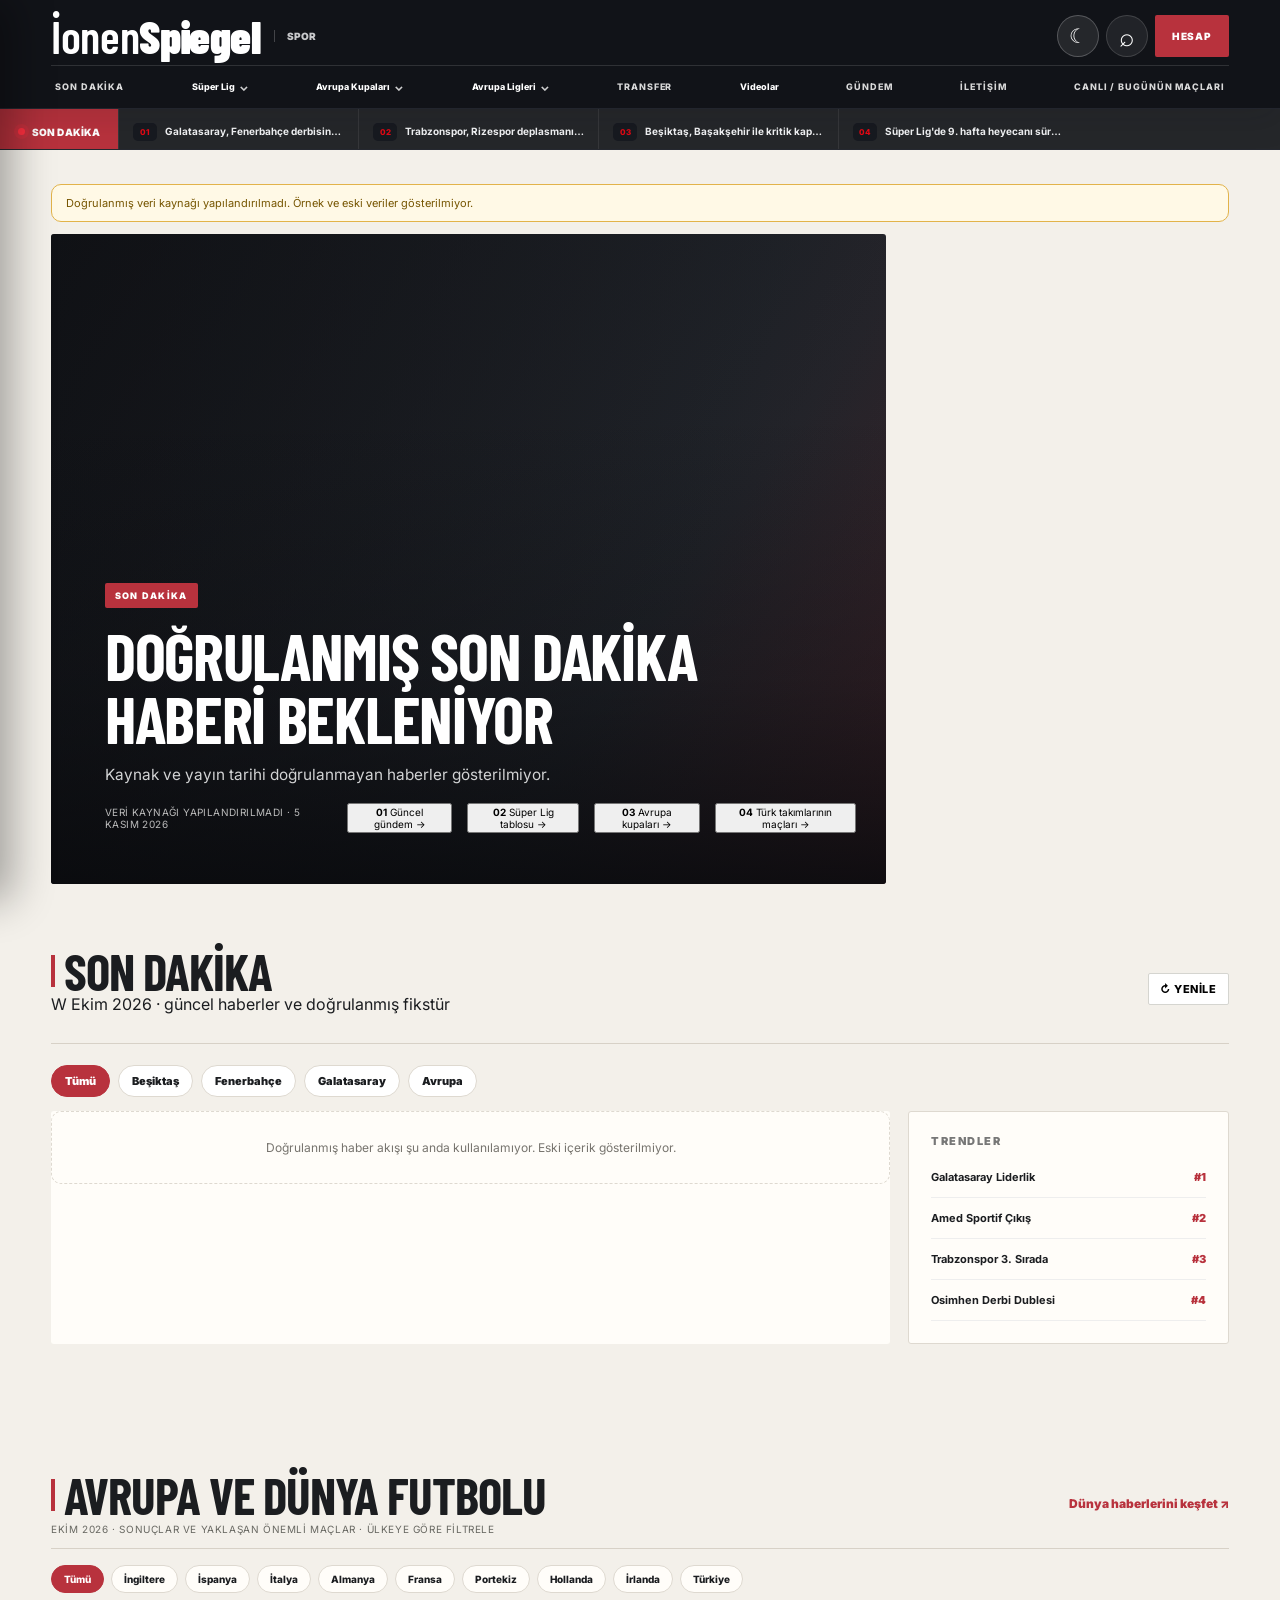
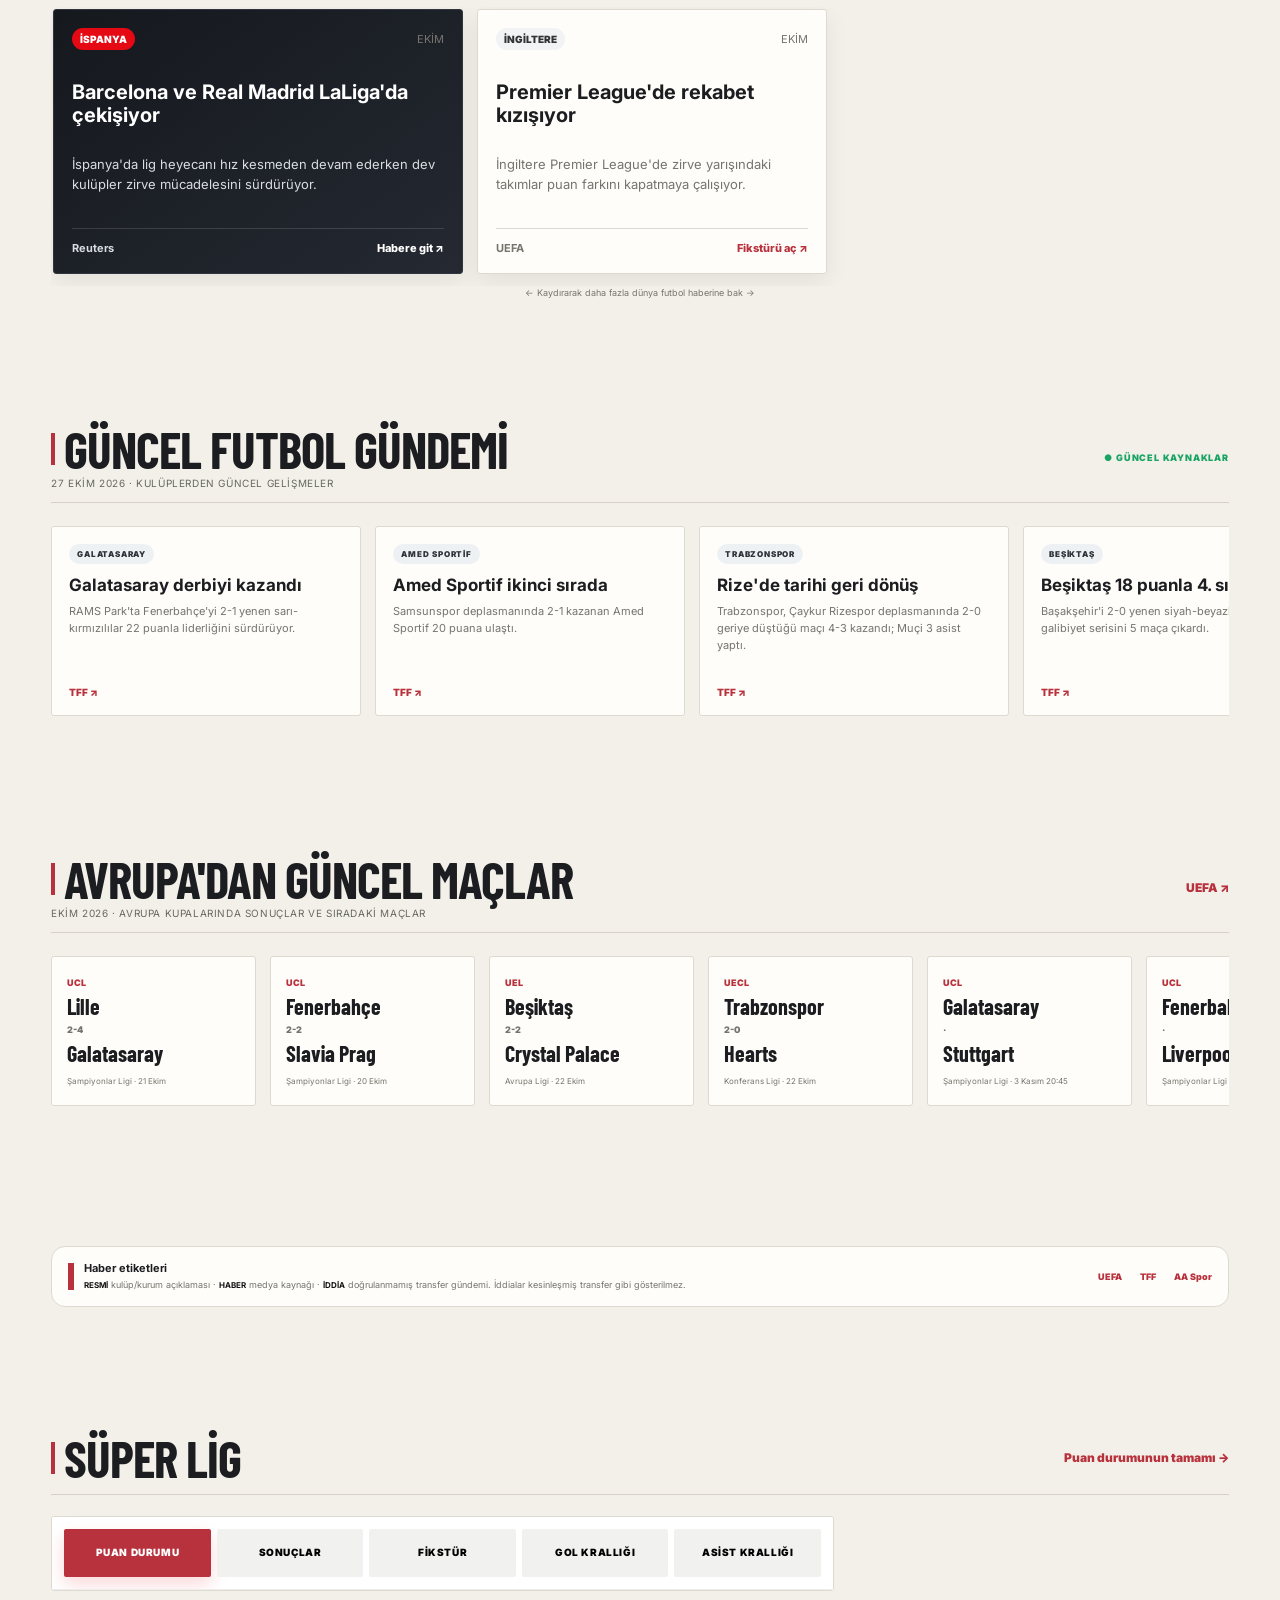
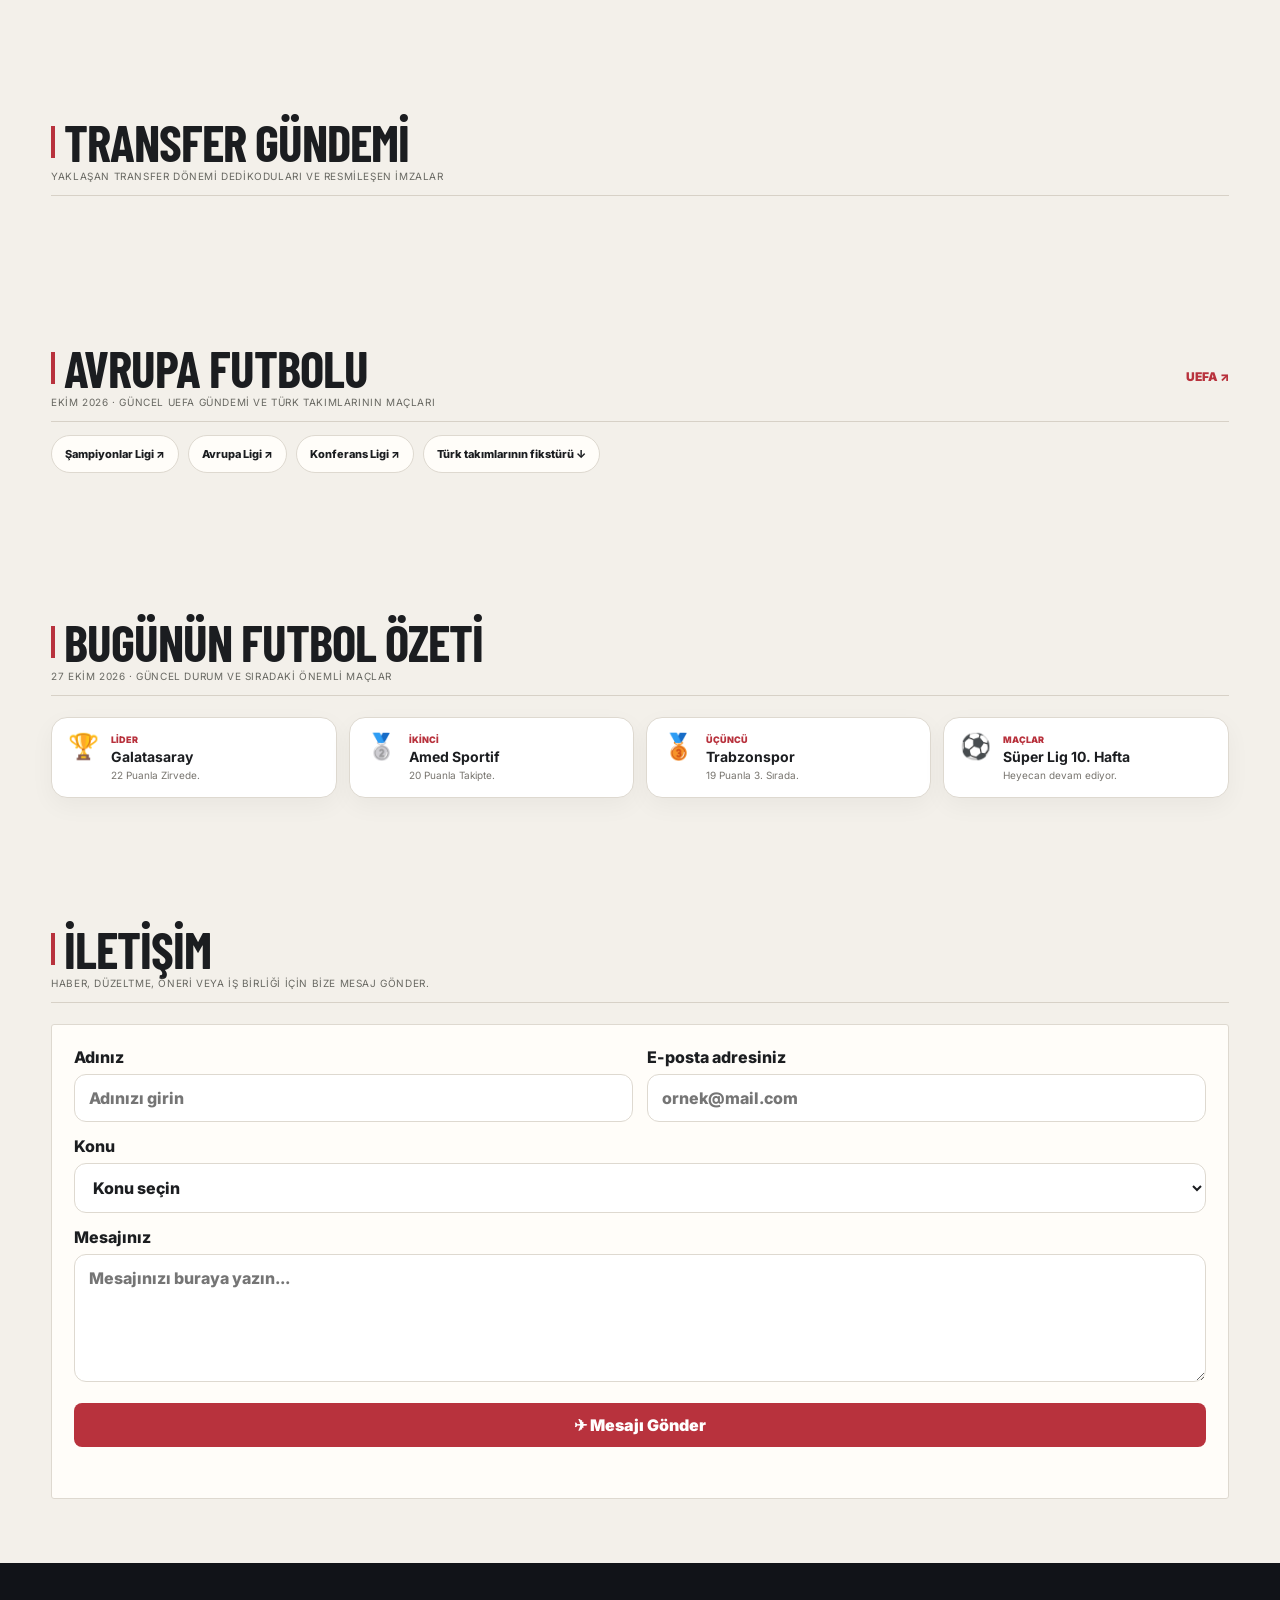
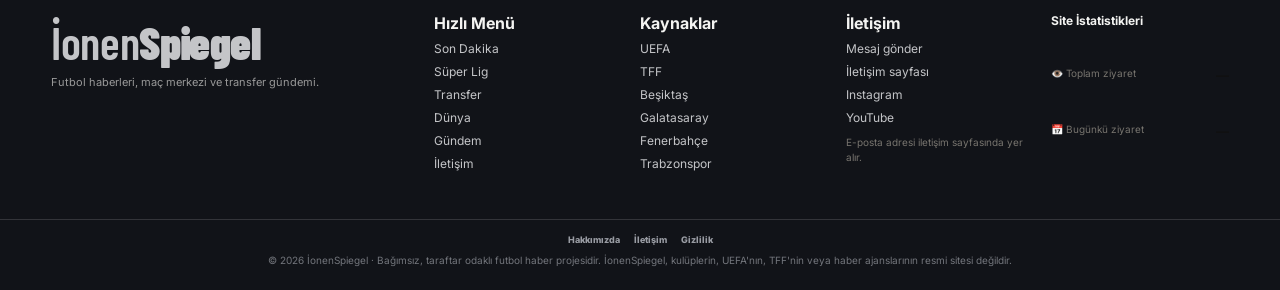
==== commit 4c4d5964: "Doğrulanabilir futbol veri altyapısını güncelle" ====
--- a/index.html
+++ b/index.html
@@ -7,9 +7,9 @@
 <link rel="icon" href="icon-192.png" type="image/png">
 <link rel="apple-touch-icon" href="icon-192.png">
 <link rel="manifest" href="manifest.json">
-<title>İonenSpiegel | Güncel Futbol Haberleri • 27 Ekim 2026</title>
+<title>İonenSpiegel | Güncel Futbol Haberleri • 5 Kasım 2026 veri durumu</title>
 <meta name="description" content="İonenSpiegel - Son dakika futbol haberleri, transferler, puan durumları ve maç merkezi.">
-<meta property="og:title" content="İonenSpiegel | Futbol Haberleri • 27 Ekim 2026">
+<meta property="og:title" content="İonenSpiegel | Futbol Haberleri • 5 Kasım 2026 veri durumu">
 <meta property="og:description" content="Son dakika futbol haberleri, Şampiyonlar Ligi, Avrupa Ligi, transferler ve Süper Lig.">
 <meta property="og:type" content="website">
 <meta property="og:site_name" content="İonenSpiegel">
@@ -21,7 +21,7 @@
 <meta property="og:image:height" content="630">
 <meta property="og:image:alt" content="İonenSpiegel futbol haberleri">
 <meta name="twitter:card" content="summary_large_image">
-<meta name="twitter:title" content="İonenSpiegel | Futbol Haberleri • 27 Ekim 2026">
+<meta name="twitter:title" content="İonenSpiegel | Futbol Haberleri • 5 Kasım 2026 veri durumu">
 <meta name="twitter:description" content="Son dakika futbol haberleri, Şampiyonlar Ligi, Avrupa Ligi, maç merkezi ve transfer gündemi.">
 <meta name="twitter:image" content="https://ionenspiegel.github.io/og-image-v63.jpg">
 <link rel="preconnect" href="https://fonts.googleapis.com">
@@ -40,6 +40,7 @@
 <link rel="stylesheet" href="v62-modern.css?v=66">
 <style id="live-score-removed">
 #liveScoreWidget,#liveScoreCard,#liveScoreList,.live-score-list,#timelineModal,.live-clock,.live-all-link{display:none!important}
+.data-unverified{display:none!important}.football-data-status{margin:12px 0;padding:11px 14px;border:1px solid var(--line,#ddd);border-radius:10px;font-size:11px;color:var(--muted,#666);background:var(--card,#fff)}.football-data-status[data-tone="warning"]{border-color:#e2b34a;color:#765500;background:#fff9e6}.football-data-status[data-tone="ok"]{border-color:#55a978;color:#17633b;background:#effaf3}.data-empty{padding:28px 18px;border:1px dashed var(--line,#ddd);border-radius:10px;color:var(--muted,#666);font-size:12px;text-align:center}
 
 .big-update-grid{display:grid;grid-template-columns:repeat(3,minmax(0,1fr));gap:12px}.big-update-grid .content-card{height:100%;padding:18px}.big-update-grid .content-card h3{margin:7px 0 8px}.big-update-grid .content-card p{line-height:1.55}.big-update-grid .content-card a{display:inline-block;margin-top:8px}@media(max-width:900px){.big-update-grid{grid-template-columns:repeat(2,minmax(0,1fr))}}@media(max-width:600px){.big-update-grid{grid-template-columns:1fr}}
 </style>
@@ -197,6 +198,7 @@
 
 <main id="anasayfa">
 <div class="container">
+  <div id="footballDataStatus" class="football-data-status" role="status" aria-live="polite">Doğrulanmış futbol verisi kontrol ediliyor…</div>
   
   <section class="hero-news" id="haberler">
     <div class="hero-media" id="heroMedia">
@@ -824,5 +826,6 @@
 
 <script src="v85-fixes.js?v=87.0-20261027" defer></script>
 <script src="./v87-live-news-fix.js?v=20261027"></script>
+<script src="./football-data.js?v=20261105" defer></script>
 </body>
 </html>
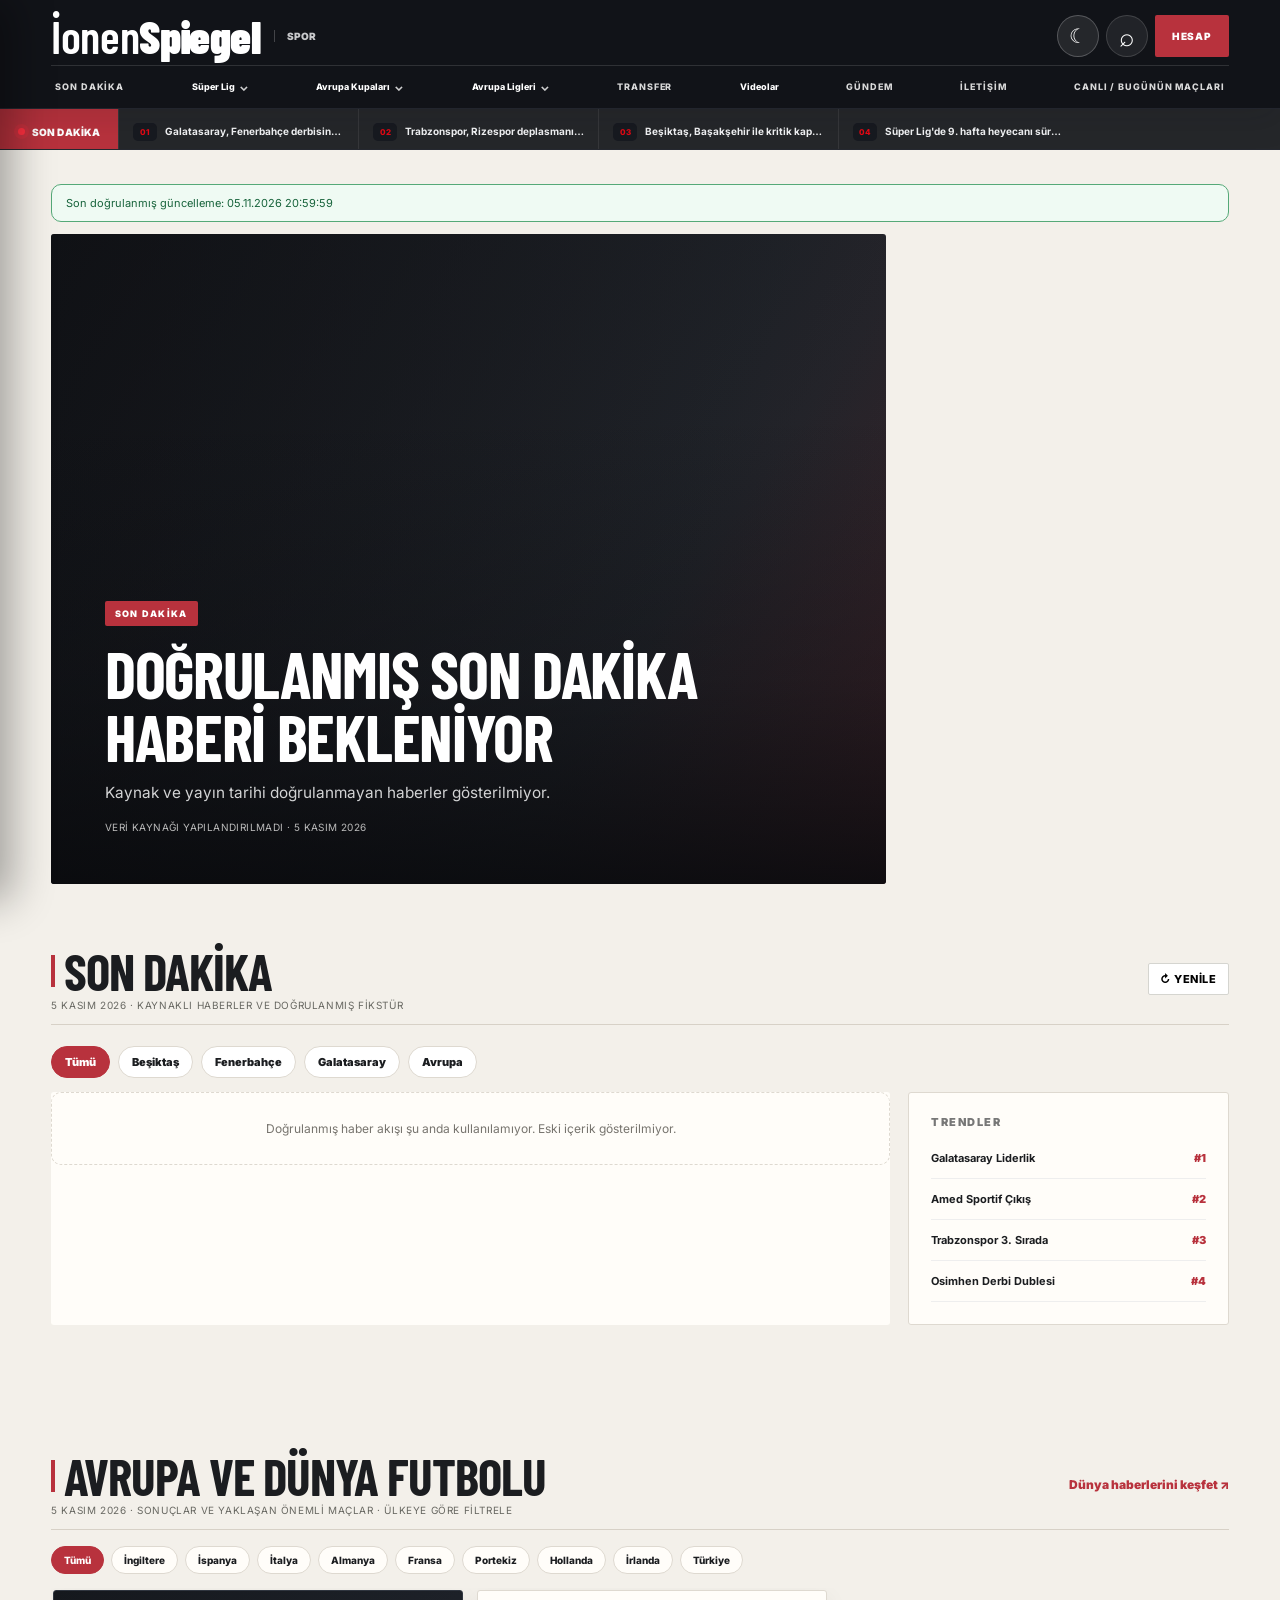
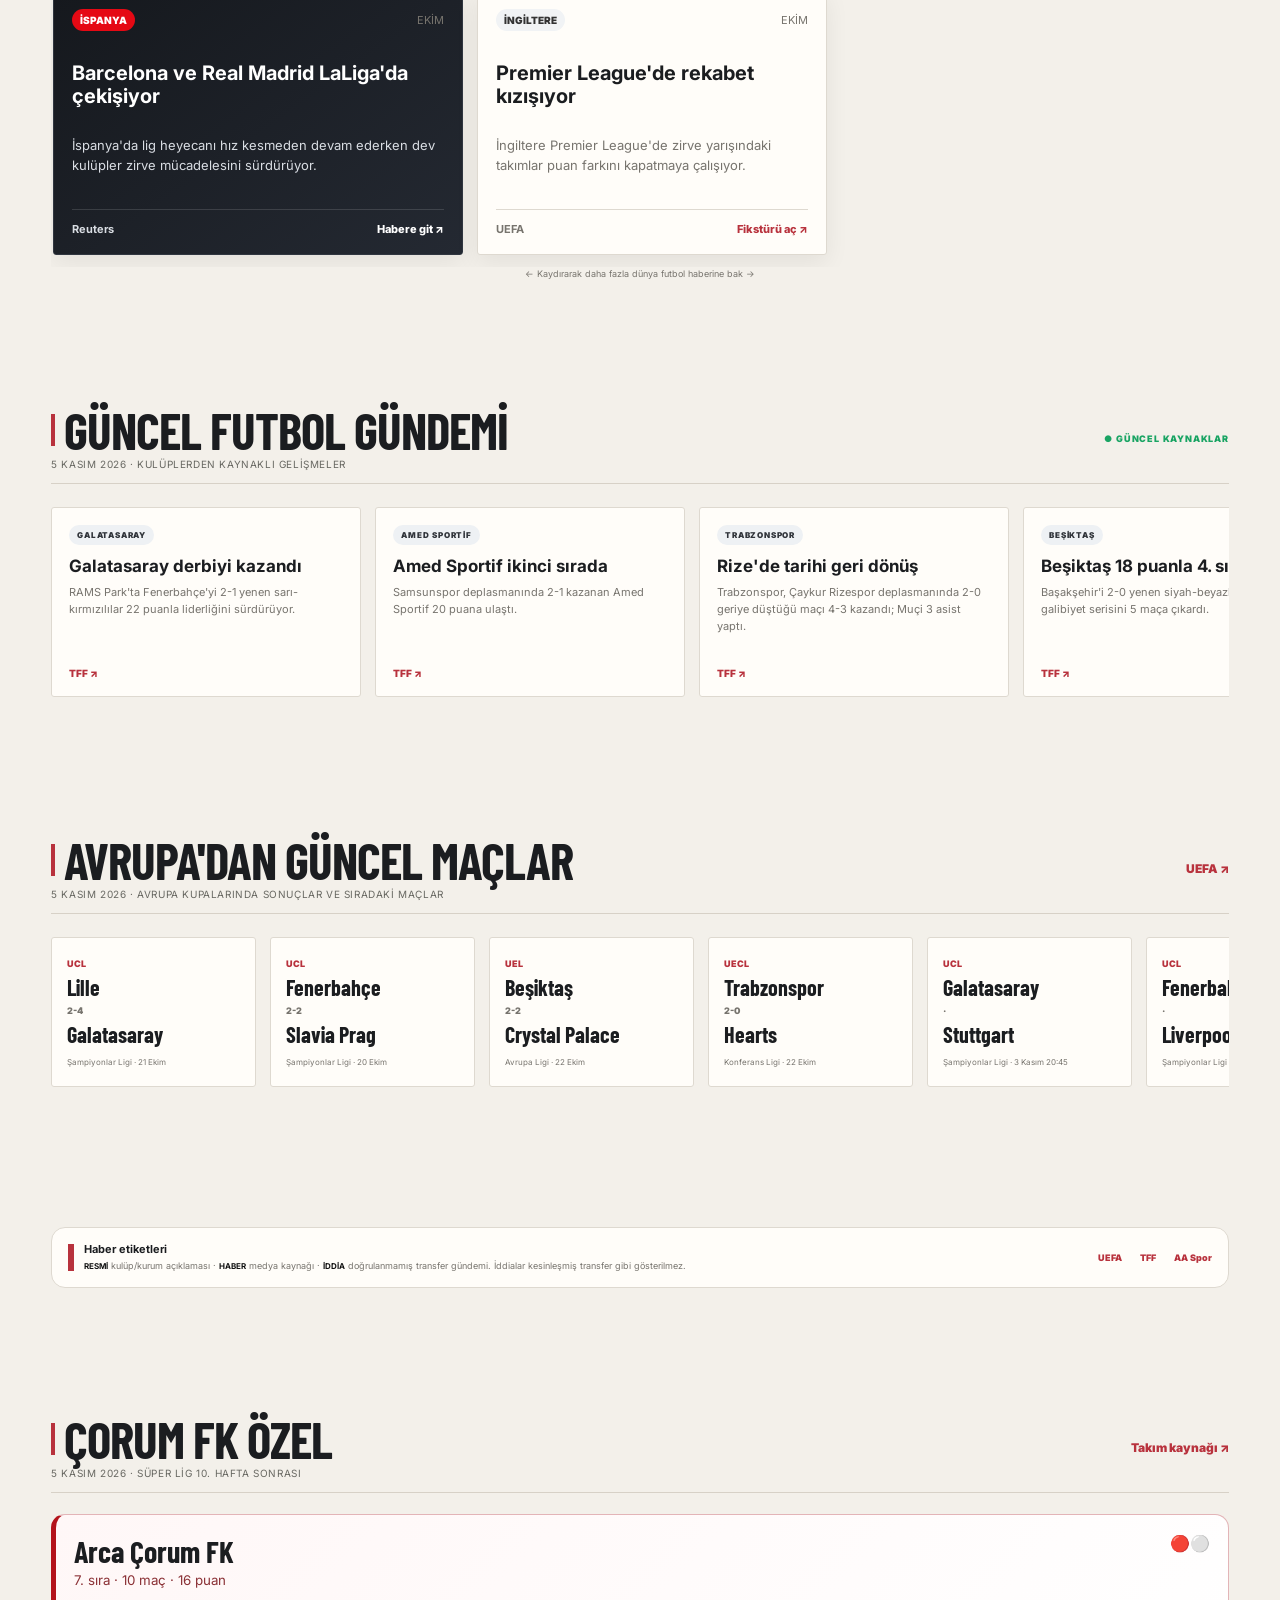
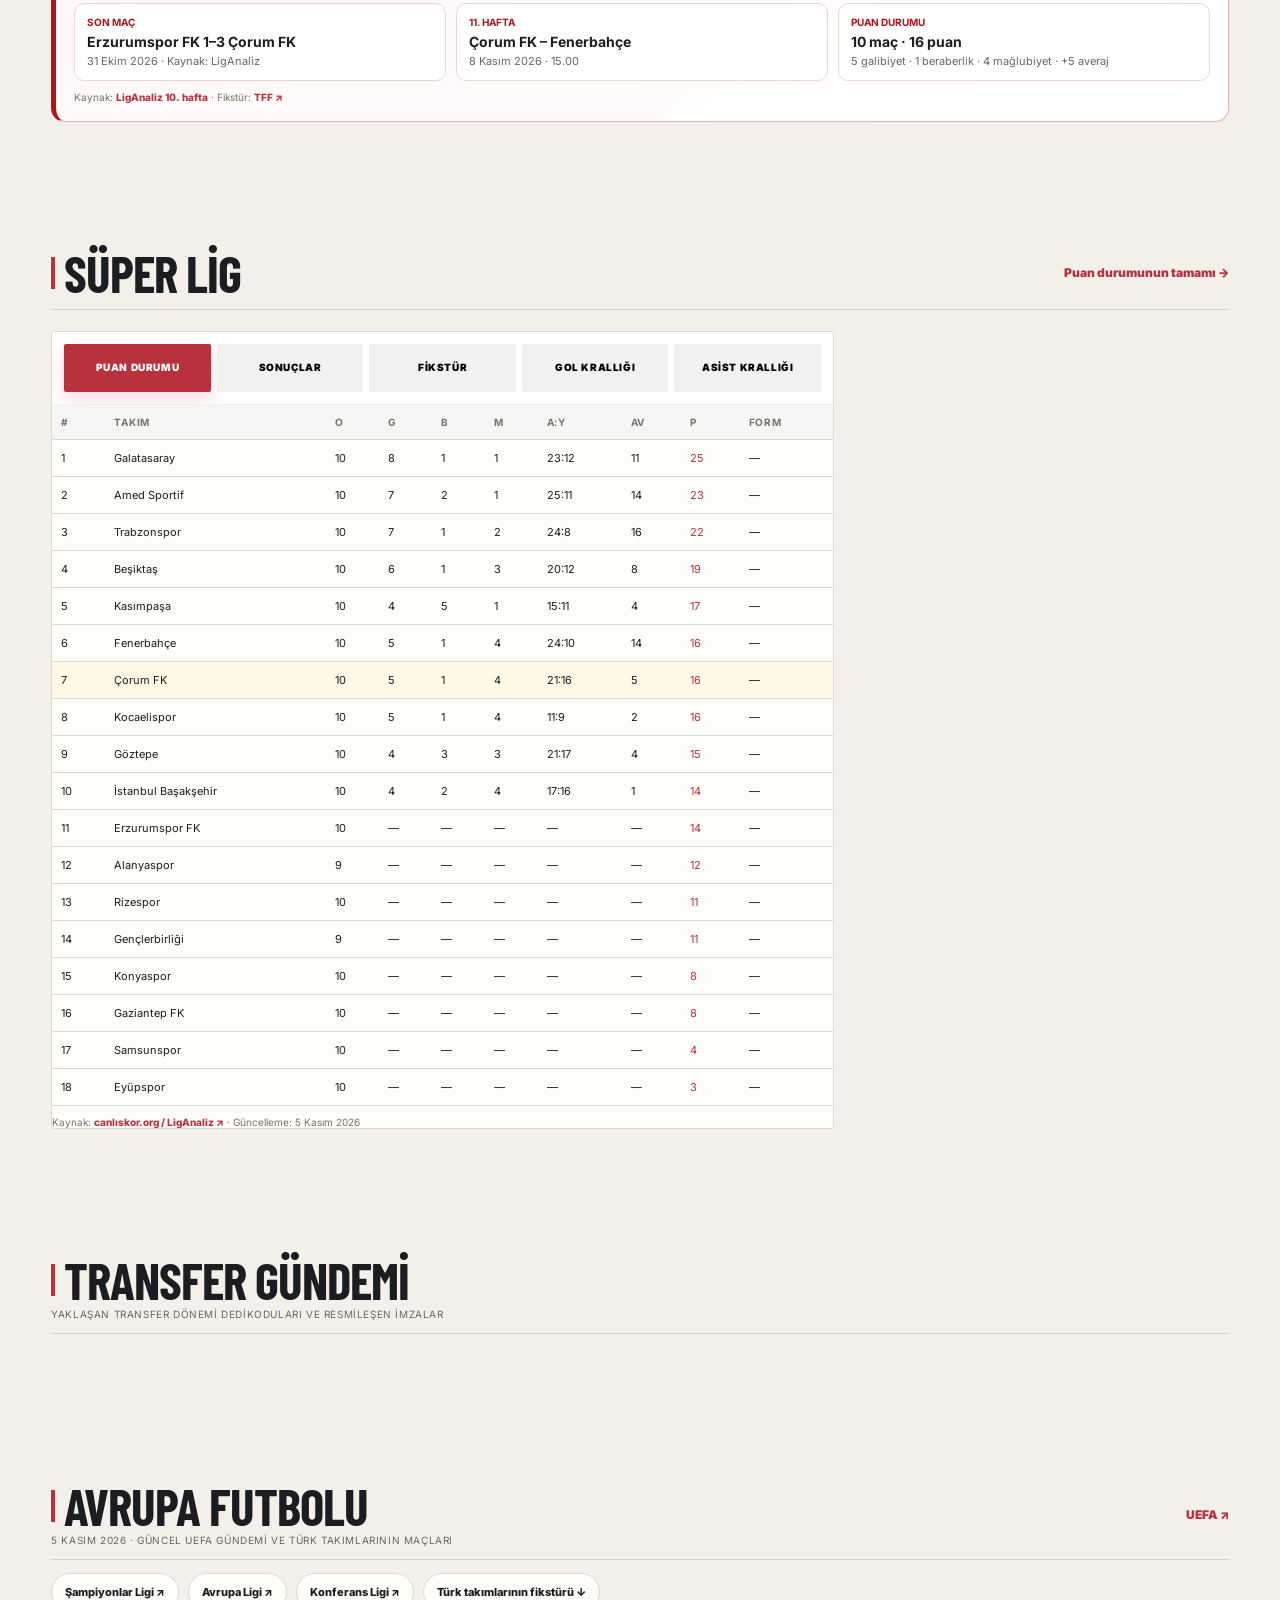
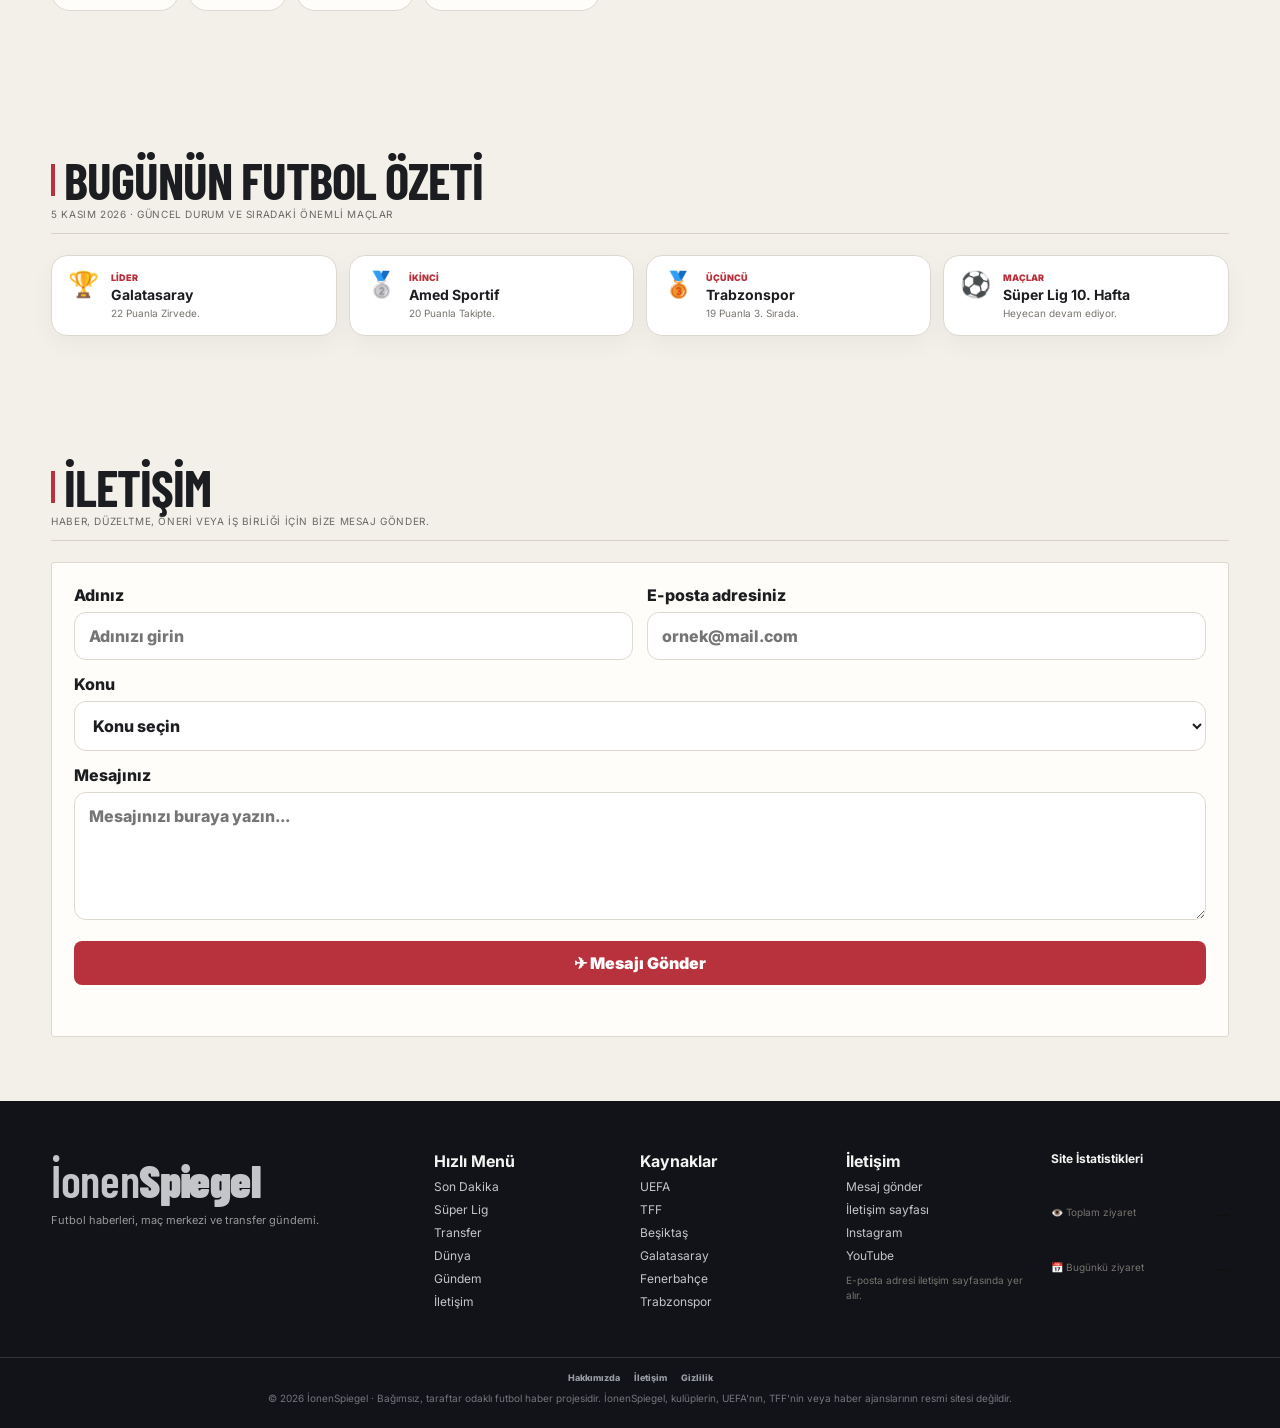
==== commit 729b62da: "Futbol veri akışını ve önbelleği güncelle" ====
--- a/index.html
+++ b/index.html
@@ -41,6 +41,8 @@
 <style id="live-score-removed">
 #liveScoreWidget,#liveScoreCard,#liveScoreList,.live-score-list,#timelineModal,.live-clock,.live-all-link{display:none!important}
 .data-unverified{display:none!important}.football-data-status{margin:12px 0;padding:11px 14px;border:1px solid var(--line,#ddd);border-radius:10px;font-size:11px;color:var(--muted,#666);background:var(--card,#fff)}.football-data-status[data-tone="warning"]{border-color:#e2b34a;color:#765500;background:#fff9e6}.football-data-status[data-tone="ok"]{border-color:#55a978;color:#17633b;background:#effaf3}.data-empty{padding:28px 18px;border:1px dashed var(--line,#ddd);border-radius:10px;color:var(--muted,#666);font-size:12px;text-align:center}
+.data-source-note{margin:10px 0 0;color:var(--muted,#777);font-size:10px}.data-source-note a{color:var(--red,#e50914);font-weight:800;text-decoration:none}
+.corum-feature{border:1px solid #e3b4b7;border-left:5px solid #b3131b;background:linear-gradient(135deg,#fff7f7,#fff);border-radius:14px;padding:18px}.corum-feature-head{display:flex;justify-content:space-between;gap:12px;align-items:flex-start}.corum-feature h3{margin:0;font-family:'Barlow Condensed';font-size:30px}.corum-feature small{color:#8a3035}.corum-feature-grid{display:grid;grid-template-columns:repeat(3,1fr);gap:10px;margin-top:14px}.corum-feature-item{padding:12px;background:#fff;border:1px solid #edd5d6;border-radius:10px}.corum-feature-item b{display:block;color:#b3131b;font-size:10px;margin-bottom:5px}.corum-feature-item strong{display:block;font-size:14px}.corum-feature-item span{display:block;color:#666;font-size:11px;margin-top:4px}@media(max-width:600px){.corum-feature-grid{grid-template-columns:1fr}.corum-feature h3{font-size:26px}}
 
 .big-update-grid{display:grid;grid-template-columns:repeat(3,minmax(0,1fr));gap:12px}.big-update-grid .content-card{height:100%;padding:18px}.big-update-grid .content-card h3{margin:7px 0 8px}.big-update-grid .content-card p{line-height:1.55}.big-update-grid .content-card a{display:inline-block;margin-top:8px}@media(max-width:900px){.big-update-grid{grid-template-columns:repeat(2,minmax(0,1fr))}}@media(max-width:600px){.big-update-grid{grid-template-columns:1fr}}
 </style>
@@ -207,7 +209,7 @@
         <span class="category red">SON DAKİKA</span>
         <h1 id="heroTitle">9. hafta tamamlandı: Galatasaray liderliğini korudu</h1>
         <p id="heroText">Galatasaray, 26 Ekim derbisinde Fenerbahçe'yi 2-1 mağlup etti. Sarı-kırmızılılar 22 puanla lider; Amed Sportif 20, Trabzonspor 19 puanda.</p>
-        <div class="hero-meta"><span id="heroSource">Anadolu Ajansı / TFF · 27 Ekim 2026</span><button class="ghost-btn" id="heroRead" type="button" onclick="window.open(\'https://www.star.com.tr/spor/super-ligde-9-hafta-sona-erdi-iste-sonuclar-haber-2049332/','_blank','noopener')Haberi görüntüle ↗</button></div>
+        <div class="hero-meta"><span id="heroSource">Doğrulanmış haber bekleniyor · 5 Kasım 2026</span><button class="ghost-btn" id="heroRead" type="button" hidden>Haberi görüntüle ↗</button></div>
       </div>
     </div>
     <aside class="hero-side">
@@ -217,7 +219,7 @@
   </section>
 
   <section class="section latest-section">
-    <div class="section-head"><div><h2><span class="red-line"></span> Son Dakika</h2>W Ekim 2026 · güncel haberler ve doğrulanmış fikstür</p></div><button class="filter-btn" id="refreshNews" type="button" aria-label="Haber akışını yenile">↻ Yenile</button></div>
+    <div class="section-head"><div><h2><span class="red-line"></span> Son Dakika</h2><p class="section-subtitle"><span data-site-date>5 Kasım 2026</span> · kaynaklı haberler ve doğrulanmış fikstür</p></div><button class="filter-btn" id="refreshNews" type="button" aria-label="Haber akışını yenile">↻ Yenile</button></div>
     <div class="news-chips" id="newsChips" role="tablist" aria-label="Haber filtreleri">
       <button class="news-chip active" type="button" data-news-filter="all">Tümü</button>
       <button class="news-chip" type="button" data-news-filter="Beşiktaş">Beşiktaş</button>
@@ -325,7 +327,7 @@
   <section class="section world-news-section" id="dunya">
     <span class="anchor-alias" id="avrupa" aria-hidden="true"></span>
     <div class="section-head">
-      <div><h2><span class="red-line"></span> Avrupa ve Dünya Futbolu</h2><p class="section-subtitle">Ekim 2026 · sonuçlar ve yaklaşan önemli maçlar · ülkeye göre filtrele</p></div>
+      <div><h2><span class="red-line"></span> Avrupa ve Dünya Futbolu</h2><p class="section-subtitle"><span data-site-date>5 Kasım 2026</span> · sonuçlar ve yaklaşan önemli maçlar · ülkeye göre filtrele</p></div>
       <a class="text-link" href="https://www.reuters.com/sports/soccer/" target="_blank" rel="noopener noreferrer">Dünya haberlerini keşfet ↗</a>
     </div>
     <div class="world-country-filters" role="group" aria-label="Ülkeye göre filtrele"><button type="button" class="active" data-world-filter="all">Tümü</button><button type="button" data-world-filter="İNGİLTERE">İngiltere</button><button type="button" data-world-filter="İSPANYA">İspanya</button><button type="button" data-world-filter="İTALYA">İtalya</button><button type="button" data-world-filter="ALMANYA">Almanya</button><button type="button" data-world-filter="FRANSA">Fransa</button><button type="button" data-world-filter="PORTEKİZ">Portekiz</button><button type="button" data-world-filter="HOLLANDA">Hollanda</button><button type="button" data-world-filter="İRLANDA">İrlanda</button><button type="button" data-world-filter="TÜRKİYE">Türkiye</button></div>
@@ -339,7 +341,7 @@
   
 <section class="section current-world" id="gundem">
   <div class="section-head">
-    <div><h2><span class="red-line"></span> Güncel Futbol Gündemi</h2><p class="section-subtitle">27 Ekim 2026 · kulüplerden güncel gelişmeler</p></div>
+    <div><h2><span class="red-line"></span> Güncel Futbol Gündemi</h2><p class="section-subtitle"><span data-site-date>5 Kasım 2026</span> · kulüplerden kaynaklı gelişmeler</p></div>
     <span class="live-source-note">● Güncel kaynaklar</span>
   </div>
   <div class="news-ticker-track" aria-label="Güncel futbol gündemi">
@@ -352,7 +354,7 @@
 
 <section class="section european-night" id="avrupa-gecesi">
   <div class="section-head">
-    <div><h2><span class="red-line"></span> Avrupa'dan Güncel Maçlar</h2><p class="section-subtitle">Ekim 2026 · Avrupa kupalarında sonuçlar ve sıradaki maçlar</p></div>
+    <div><h2><span class="red-line"></span> Avrupa'dan Güncel Maçlar</h2><p class="section-subtitle"><span data-site-date>5 Kasım 2026</span> · Avrupa kupalarında sonuçlar ve sıradaki maçlar</p></div>
     <a class="text-link" href="https://www.uefa.com/" target="_blank" rel="noopener noreferrer">UEFA ↗</a>
   </div>
   <div class="euro-match-track">
@@ -369,6 +371,19 @@
     <div class="source-guide-inner">
       <div><span class="red-line"></span><b>Haber etiketleri</b><p><strong>RESMİ</strong> kulüp/kurum açıklaması · <strong>HABER</strong> medya kaynağı · <strong>İDDİA</strong> doğrulanmamış transfer gündemi. İddialar kesinleşmiş transfer gibi gösterilmez.</p></div>
       <a href="https://www.uefa.com/" target="_blank" rel="noopener">UEFA</a><a href="https://www.tff.org/" target="_blank" rel="noopener">TFF</a><a href="https://www.aa.com.tr/tr/spor" target="_blank" rel="noopener">AA Spor</a>
+    </div>
+  </section>
+
+  <section class="section" id="corum-fk">
+    <div class="section-head"><div><h2><span class="red-line"></span> Çorum FK Özel</h2><p class="section-subtitle">5 Kasım 2026 · Süper Lig 10. hafta sonrası</p></div><a class="text-link" href="https://liganaliz.com/takim/27/Corum%20FK" target="_blank" rel="noopener noreferrer">Takım kaynağı ↗</a></div>
+    <div class="corum-feature">
+      <div class="corum-feature-head"><div><h3>Arca Çorum FK</h3><small>7. sıra · 10 maç · 16 puan</small></div><span aria-label="Çorum FK renkleri">🔴⚪</span></div>
+      <div class="corum-feature-grid">
+        <div class="corum-feature-item"><b>SON MAÇ</b><strong>Erzurumspor FK 1–3 Çorum FK</strong><span>31 Ekim 2026 · Kaynak: LigAnaliz</span></div>
+        <div class="corum-feature-item"><b>11. HAFTA</b><strong>Çorum FK – Fenerbahçe</strong><span>8 Kasım 2026 · 15.00</span></div>
+        <div class="corum-feature-item"><b>PUAN DURUMU</b><strong>10 maç · 16 puan</strong><span>5 galibiyet · 1 beraberlik · 4 mağlubiyet · +5 averaj</span></div>
+      </div>
+      <p class="data-source-note">Kaynak: <a href="https://liganaliz.com/genel-durum/10" target="_blank" rel="noopener noreferrer">LigAnaliz 10. hafta</a> · Fikstür: <a href="https://www.tff.org/?pageID=198" target="_blank" rel="noopener noreferrer">TFF ↗</a></p>
     </div>
   </section>
 
@@ -411,7 +426,7 @@
               </tbody>
             </table>
           </div>
-          <div class="standings-note"><span>●</span> 27 Ekim 2026 · 9. hafta sonu puan durumu. Son 5 maç formu kaynakta doğrulanmadığı için gösterilmiyor.</div>
+          <div class="standings-note"><span>●</span> <span data-site-date>5 Kasım 2026</span> · 10. hafta sonu puan durumu. Form bilgisi kaynakta doğrulanmadığı için gösterilmiyor.</div>
         </div>
 
         <div id="resultsPanel" class="hidden-panel">
@@ -463,7 +478,7 @@
   </section>
 
 <section class="section upcoming-section" id="maclar">
-  <div class="section-head"><div><h2><span class="red-line"></span> Maçlar ve Fikstür</h2><p class="section-subtitle">27 Ekim 2026 · 9. hafta sonuçları ve 10. hafta programı</p></div><a class="text-link" href="https://www.tff.org/?pageID=198" target="_blank" rel="noopener">TFF fikstürü ↗</a></div>
+  <div class="section-head"><div><h2><span class="red-line"></span> Maçlar ve Fikstür</h2><p class="section-subtitle"><span data-site-date>5 Kasım 2026</span> · 10. hafta sonuçları ve 11. hafta programı</p></div><a class="text-link" href="https://www.tff.org/?pageID=198" target="_blank" rel="noopener">TFF fikstürü ↗</a></div>
   <div class="fixture-toolbar" role="tablist" aria-label="Fikstür filtreleri">
     <button class="fixture-filter active" data-fixture-filter="all" type="button">Tümü</button>
     <button class="fixture-filter" data-fixture-filter="upcoming" type="button">Yaklaşan</button>
@@ -524,7 +539,7 @@
 </section>
 
 <section class="section content-section" id="avrupa-kupalari">
-  <div class="section-head"><div><h2><span class="red-line"></span> Avrupa Futbolu</h2><p class="section-subtitle">Ekim 2026 · güncel UEFA gündemi ve Türk takımlarının maçları</p></div><a class="text-link" href="https://www.uefa.com/" target="_blank" rel="noopener noreferrer">UEFA ↗</a></div>
+  <div class="section-head"><div><h2><span class="red-line"></span> Avrupa Futbolu</h2><p class="section-subtitle"><span data-site-date>5 Kasım 2026</span> · güncel UEFA gündemi ve Türk takımlarının maçları</p></div><a class="text-link" href="https://www.uefa.com/" target="_blank" rel="noopener noreferrer">UEFA ↗</a></div>
   <nav class="europe-competition-links" aria-label="Avrupa kupaları"><a href="https://www.uefa.com/uefachampionsleague/" target="_blank" rel="noopener noreferrer">Şampiyonlar Ligi ↗</a><a href="https://www.uefa.com/uefaeuropaleague/" target="_blank" rel="noopener noreferrer">Avrupa Ligi ↗</a><a href="https://www.uefa.com/uefaconferenceleague/" target="_blank" rel="noopener noreferrer">Konferans Ligi ↗</a><a href="#maclar">Türk takımlarının fikstürü ↓</a></nav>
   <div class="news-grid euro-news-grid">
     <article class="content-card"><span class="tag news">ŞAMPİYONLAR LİGİ</span><h3>Fenerbahçe 2-2 Slavia Praha</h3><p>Fenerbahçe, 20 Ekim'de oynanan Şampiyonlar Ligi lig aşaması maçında Slavia Praha ile 2-2 berabere kaldı.</p><a href="https://www.uefa.com/uefachampionsleague/news/02a8-2174c9e9019d-f909a77bd77a-1000--202627-champions-league-all-the-league-phase-fixtures-and-results/" target="_blank" rel="noopener noreferrer">UEFA ↗</a></article>
@@ -535,7 +550,7 @@
 </section>
 
 <section class="section content-section daily-brief" id="bugun">
-  <div class="section-head"><div><h2><span class="red-line"></span> Bugünün Futbol Özeti</h2><p class="section-subtitle">27 Ekim 2026 · güncel durum ve sıradaki önemli maçlar</p></div></div>
+  <div class="section-head"><div><h2><span class="red-line"></span> Bugünün Futbol Özeti</h2><p class="section-subtitle"><span data-site-date>5 Kasım 2026</span> · güncel durum ve sıradaki önemli maçlar</p></div></div>
   <div class="brief-grid">
     <article class="brief-card"><span>🏆</span><div><small>LİDER</small><strong>Galatasaray</strong><p>22 Puanla Zirvede.</p></div></article>
     <article class="brief-card"><span>🥈</span><div><small>İKİNCİ</small><strong>Amed Sportif</strong><p>20 Puanla Takipte.</p></div></article>
@@ -825,7 +840,6 @@
 </script>
 
 <script src="v85-fixes.js?v=87.0-20261027" defer></script>
-<script src="./v87-live-news-fix.js?v=20261027"></script>
 <script src="./football-data.js?v=20261105" defer></script>
 </body>
 </html>
